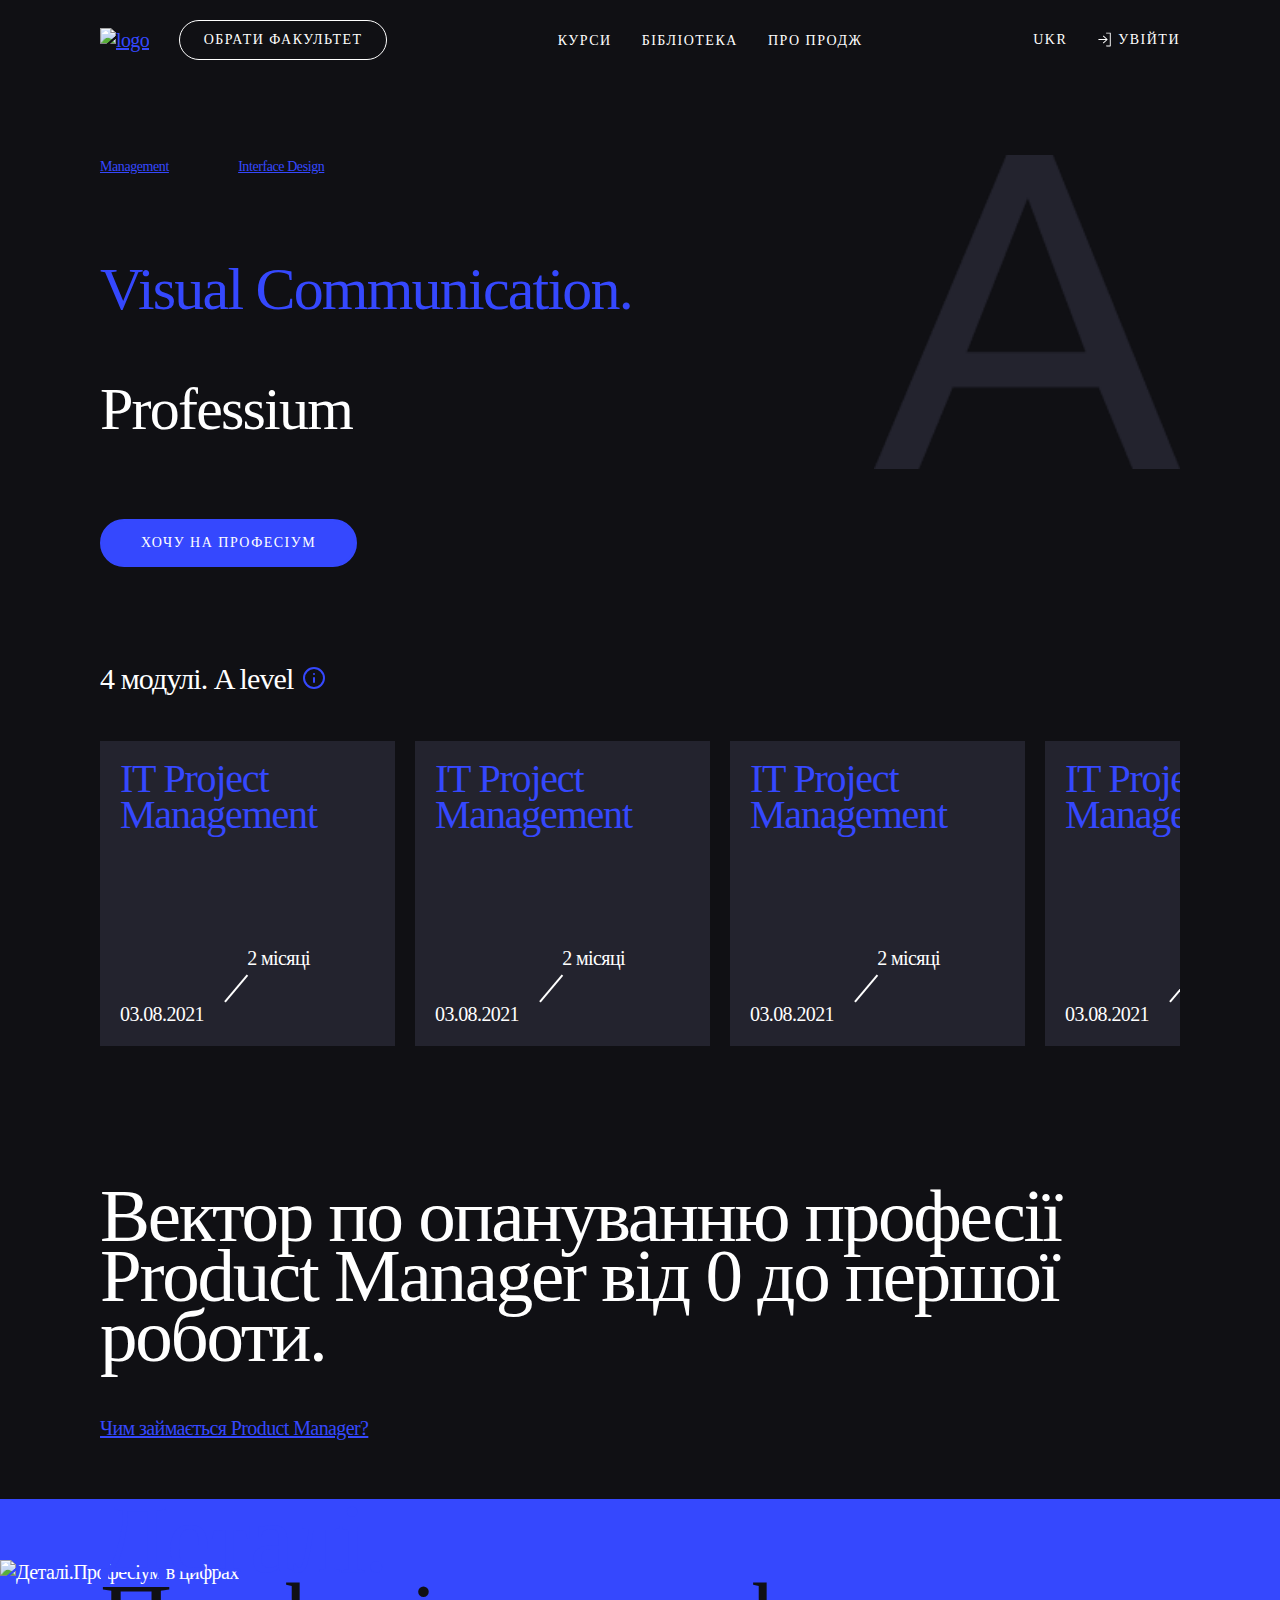
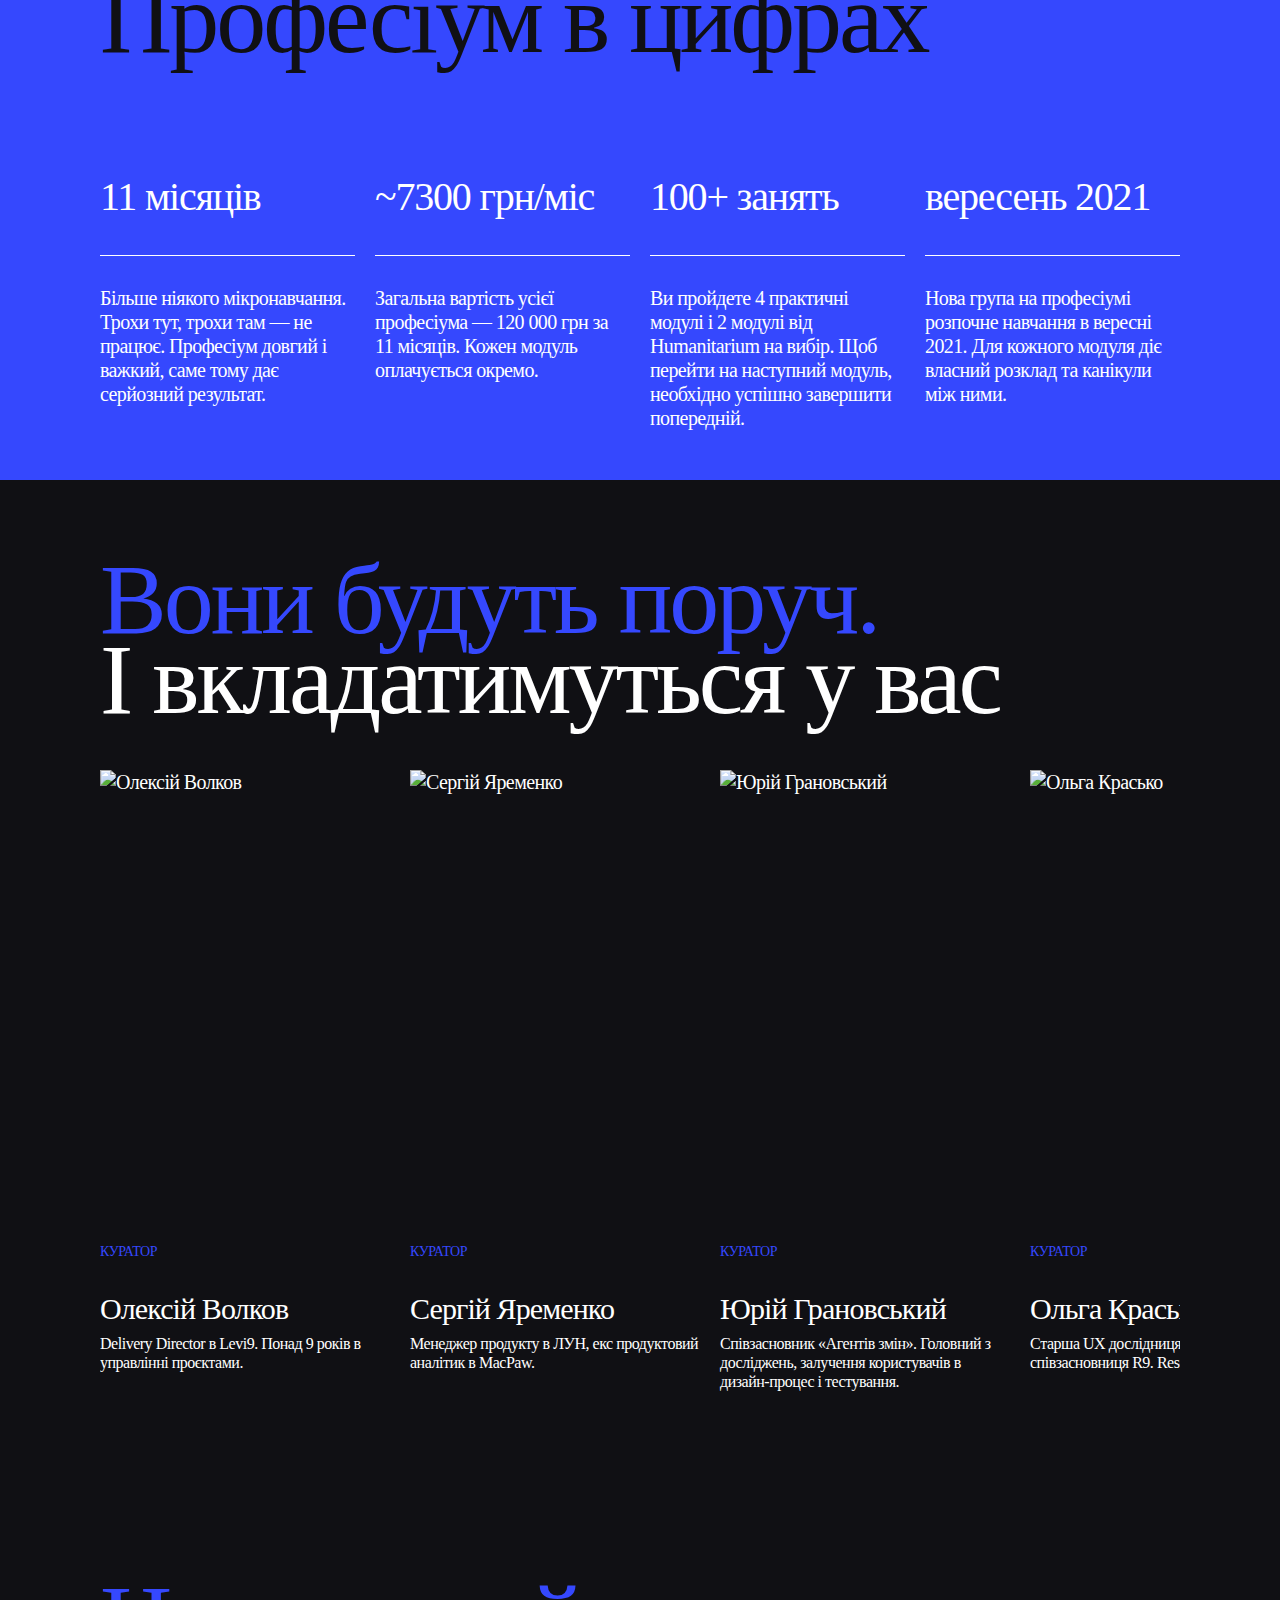
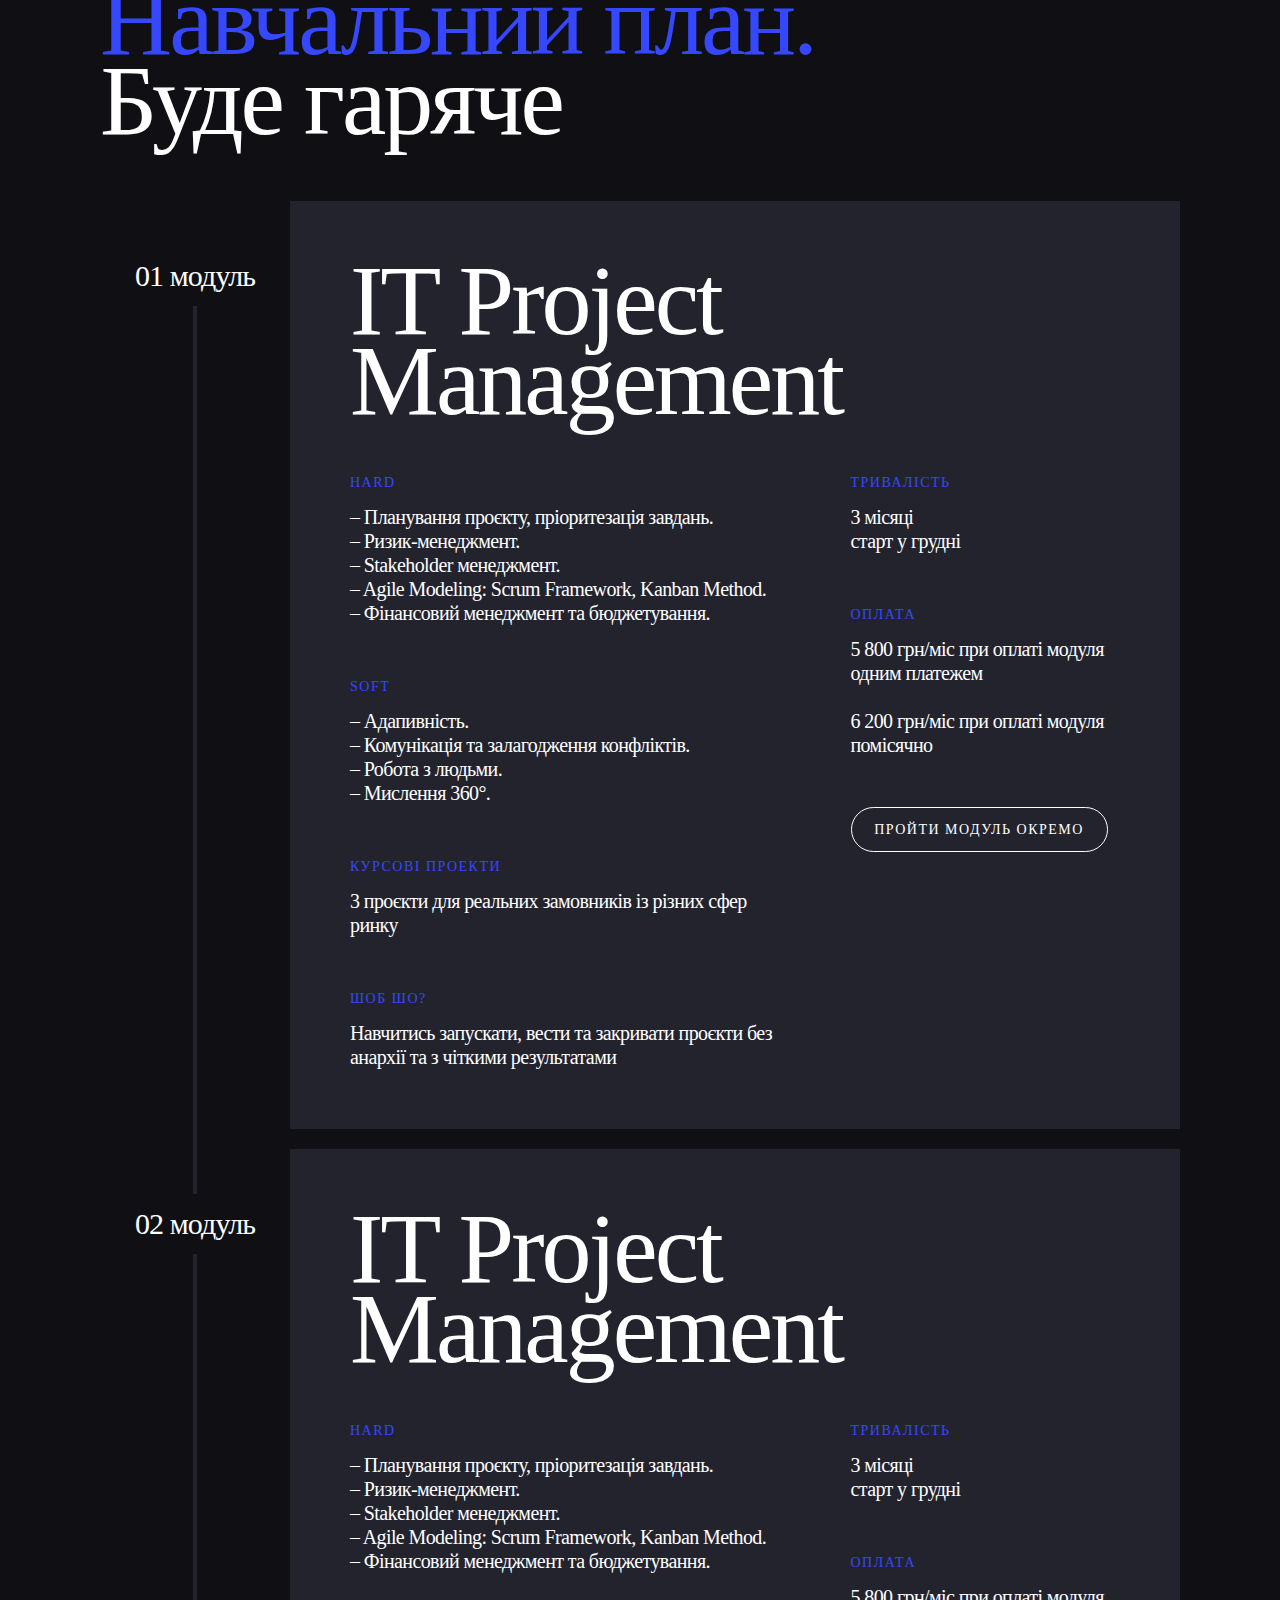
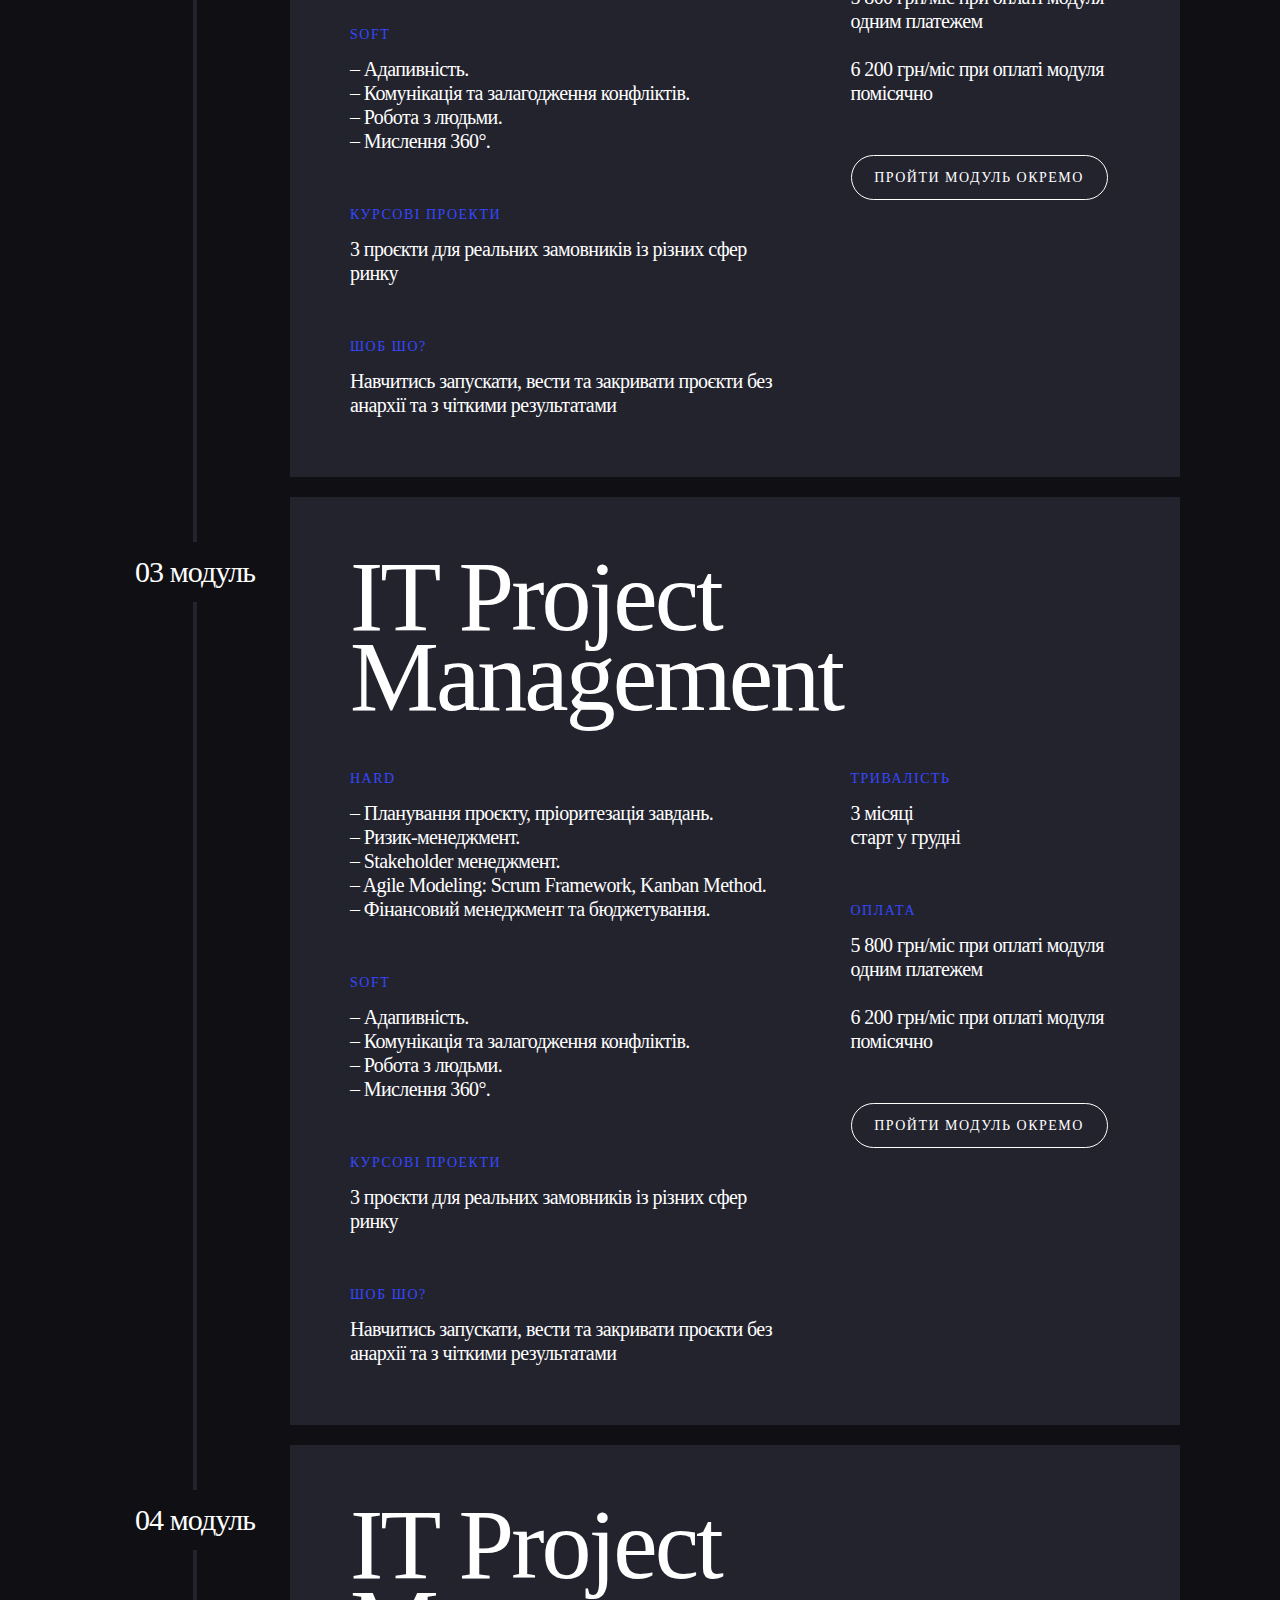
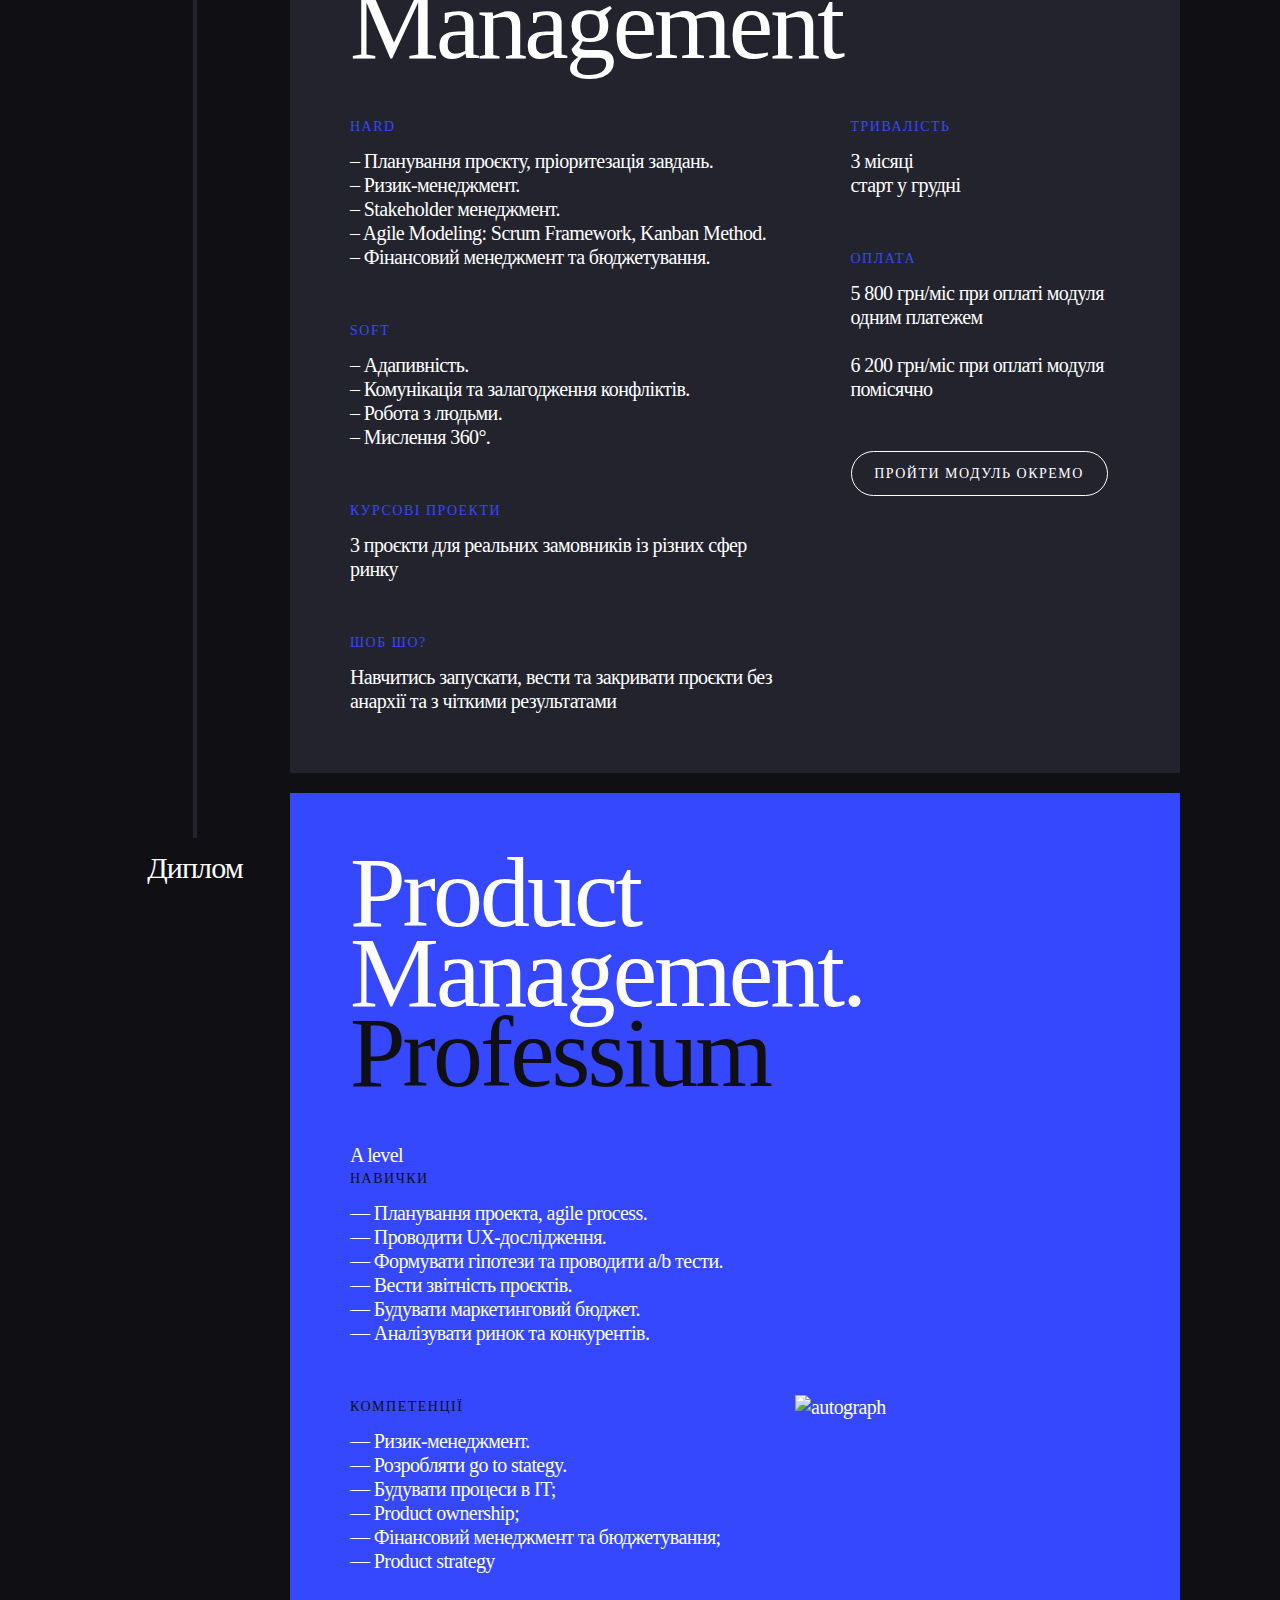
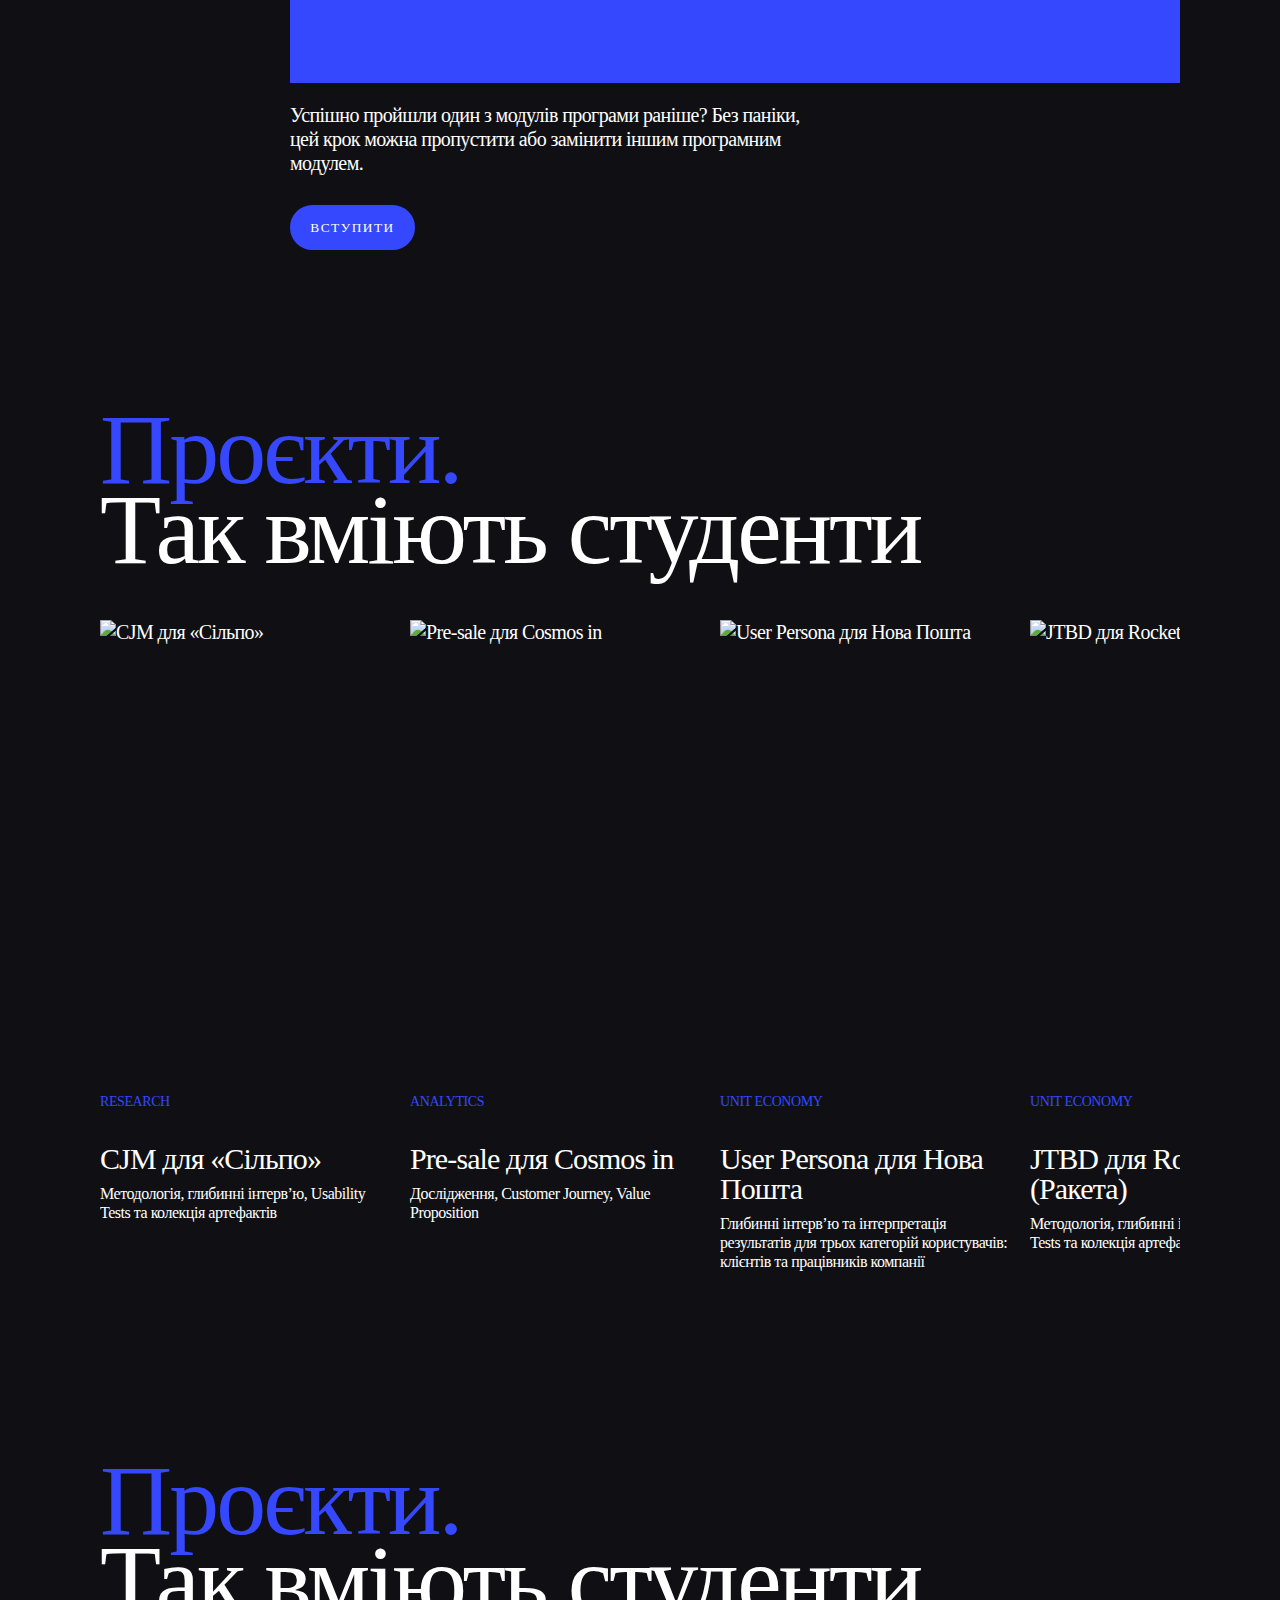
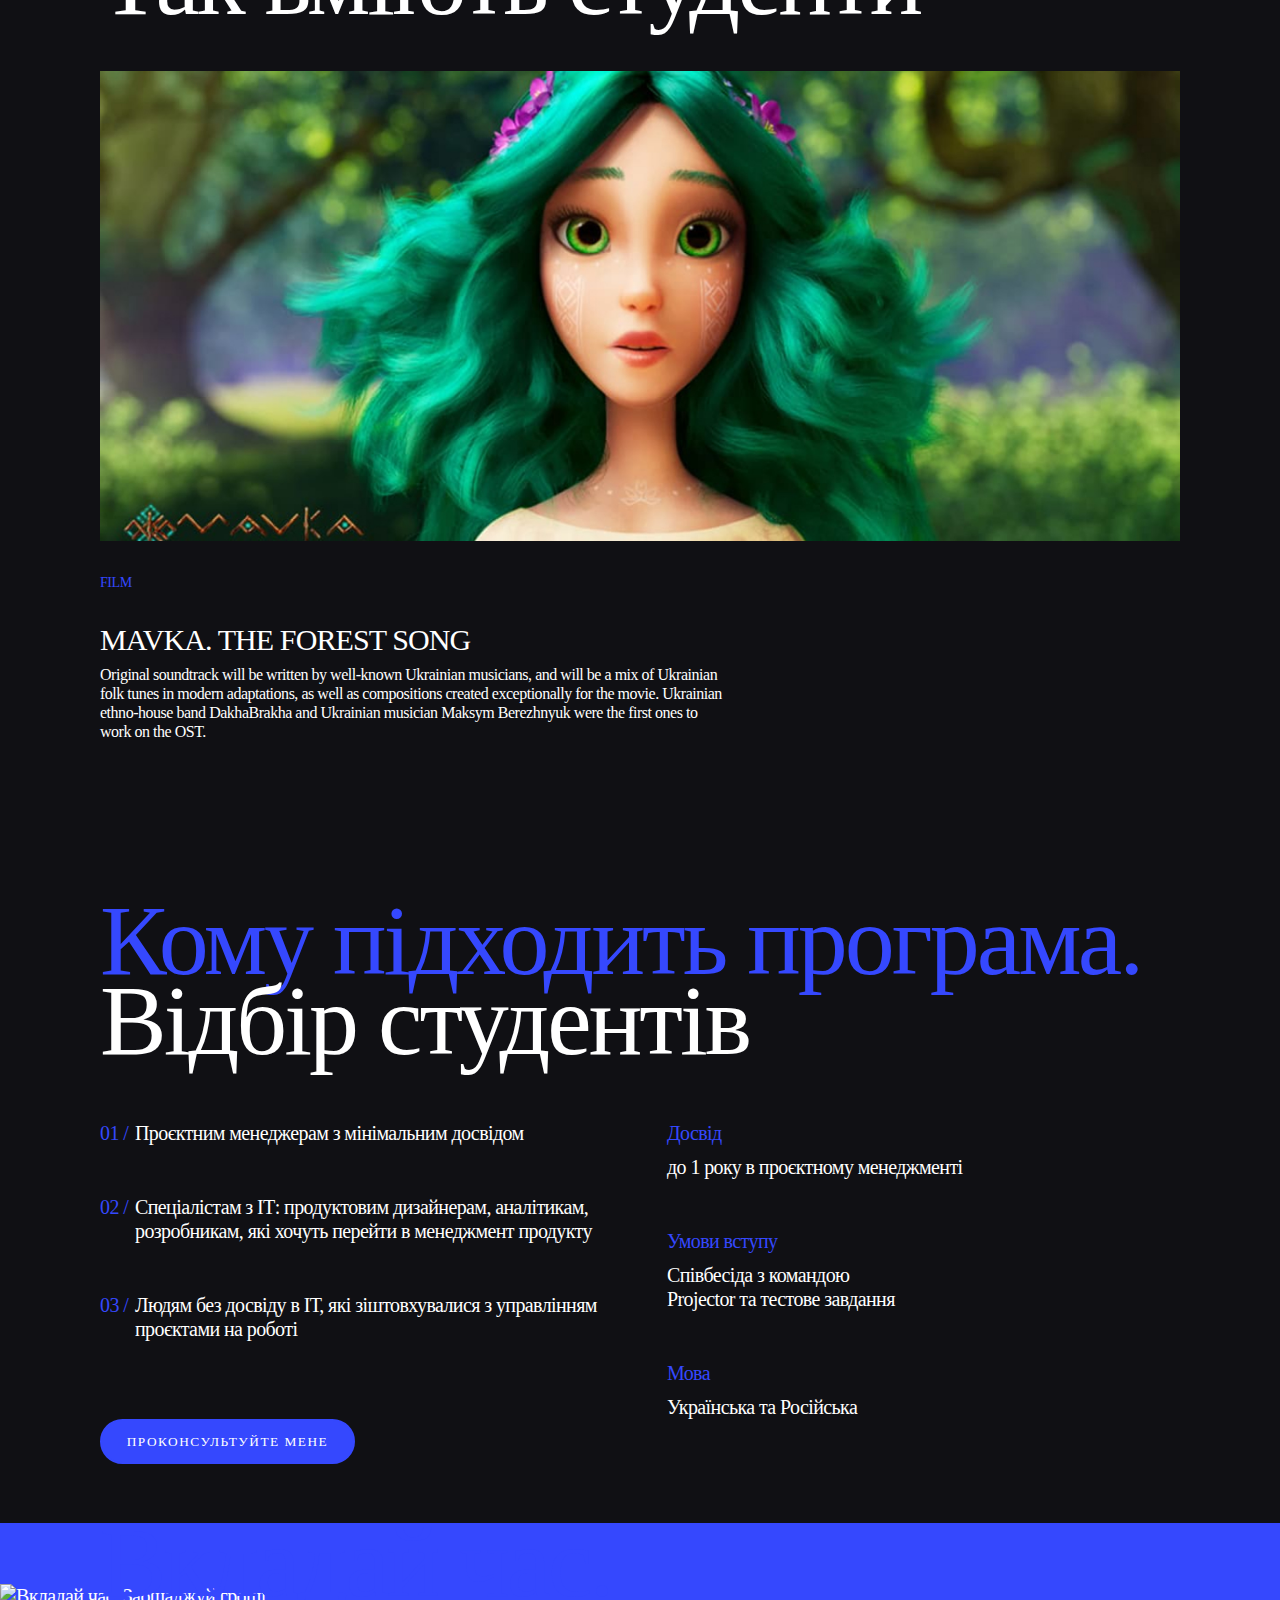
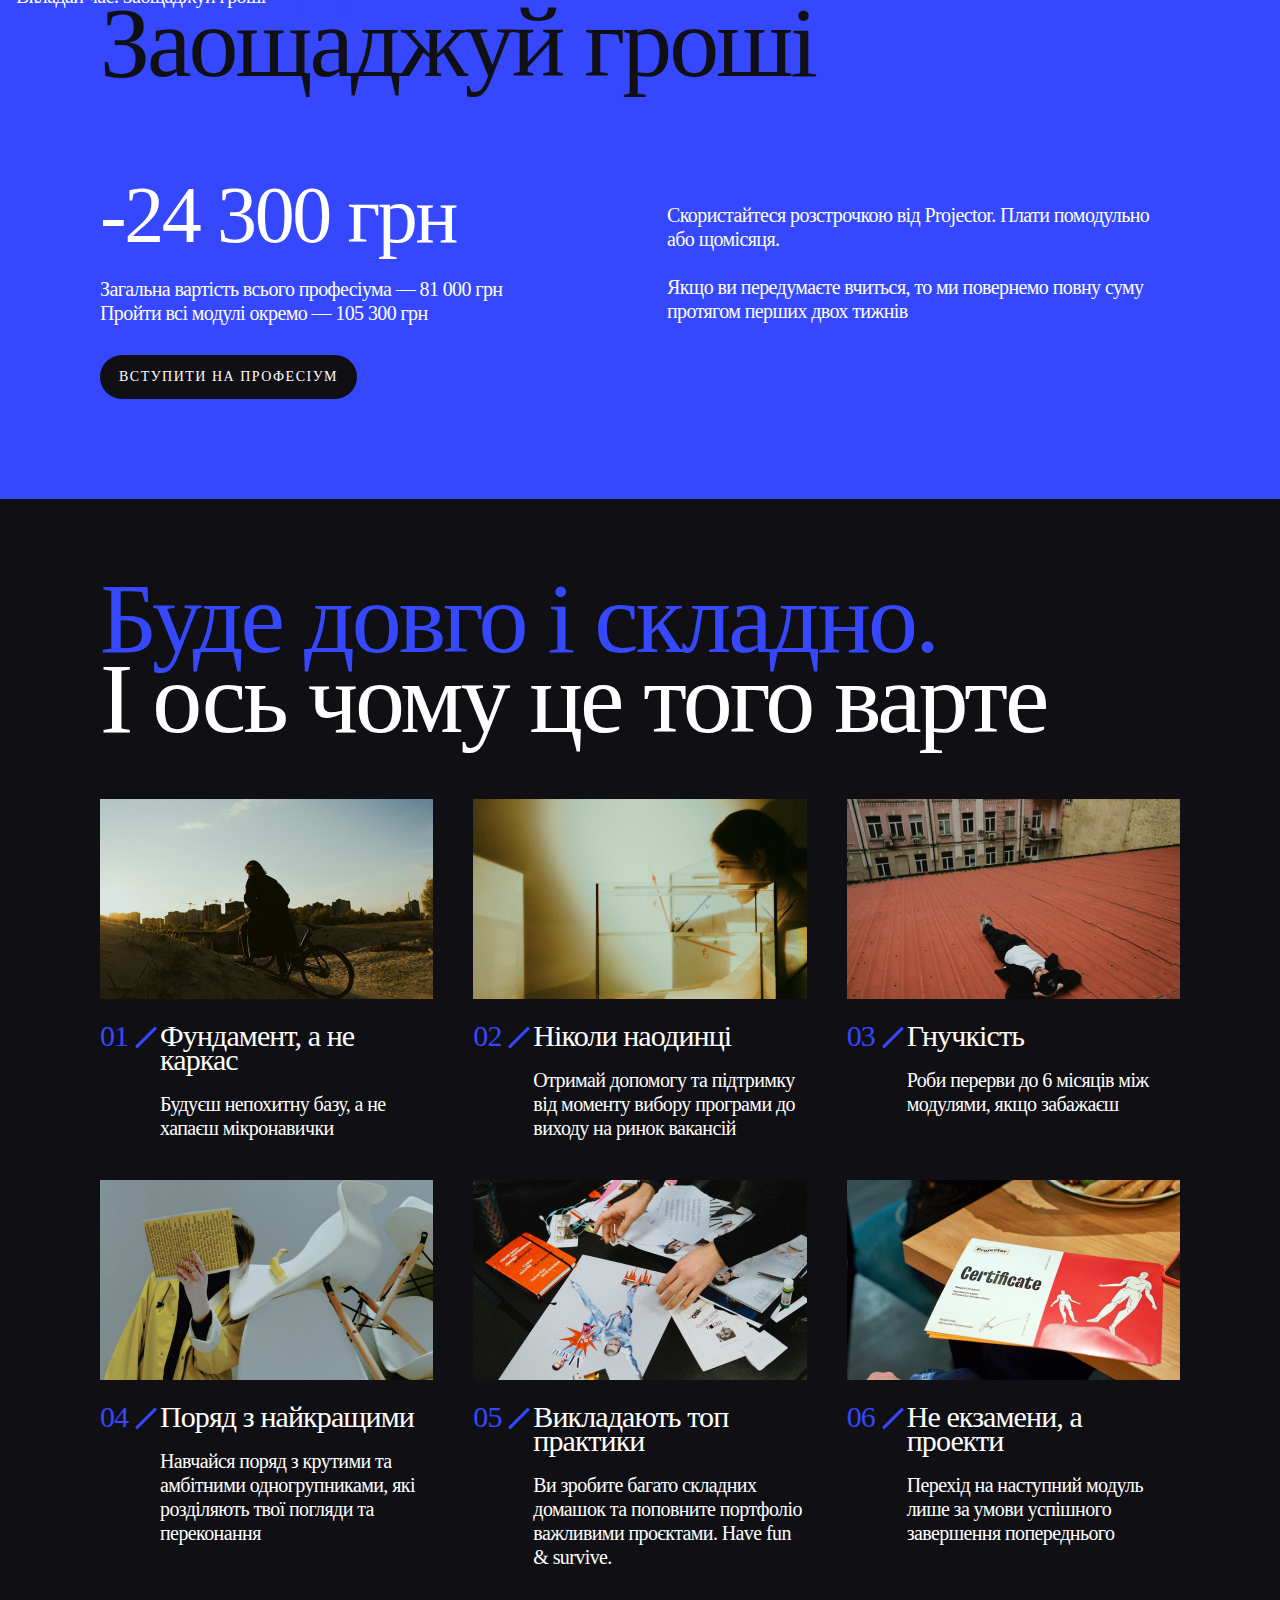
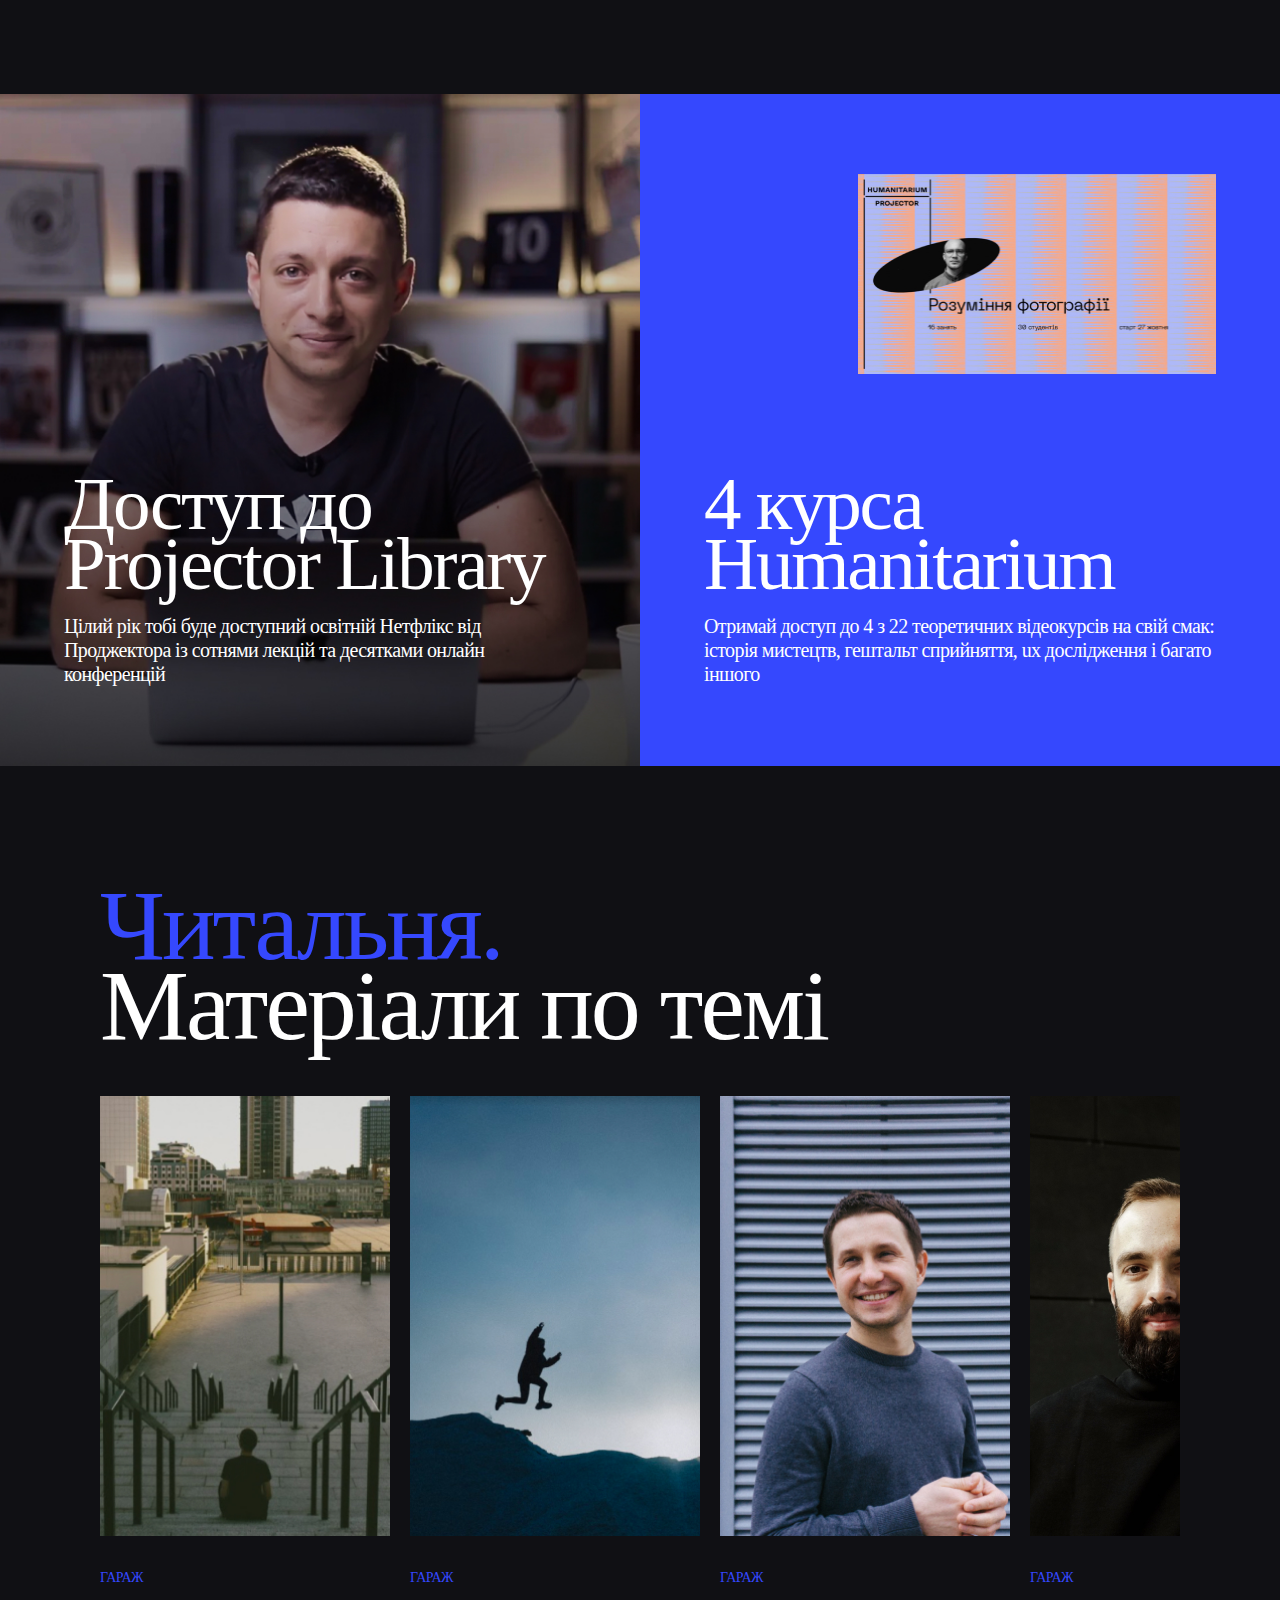
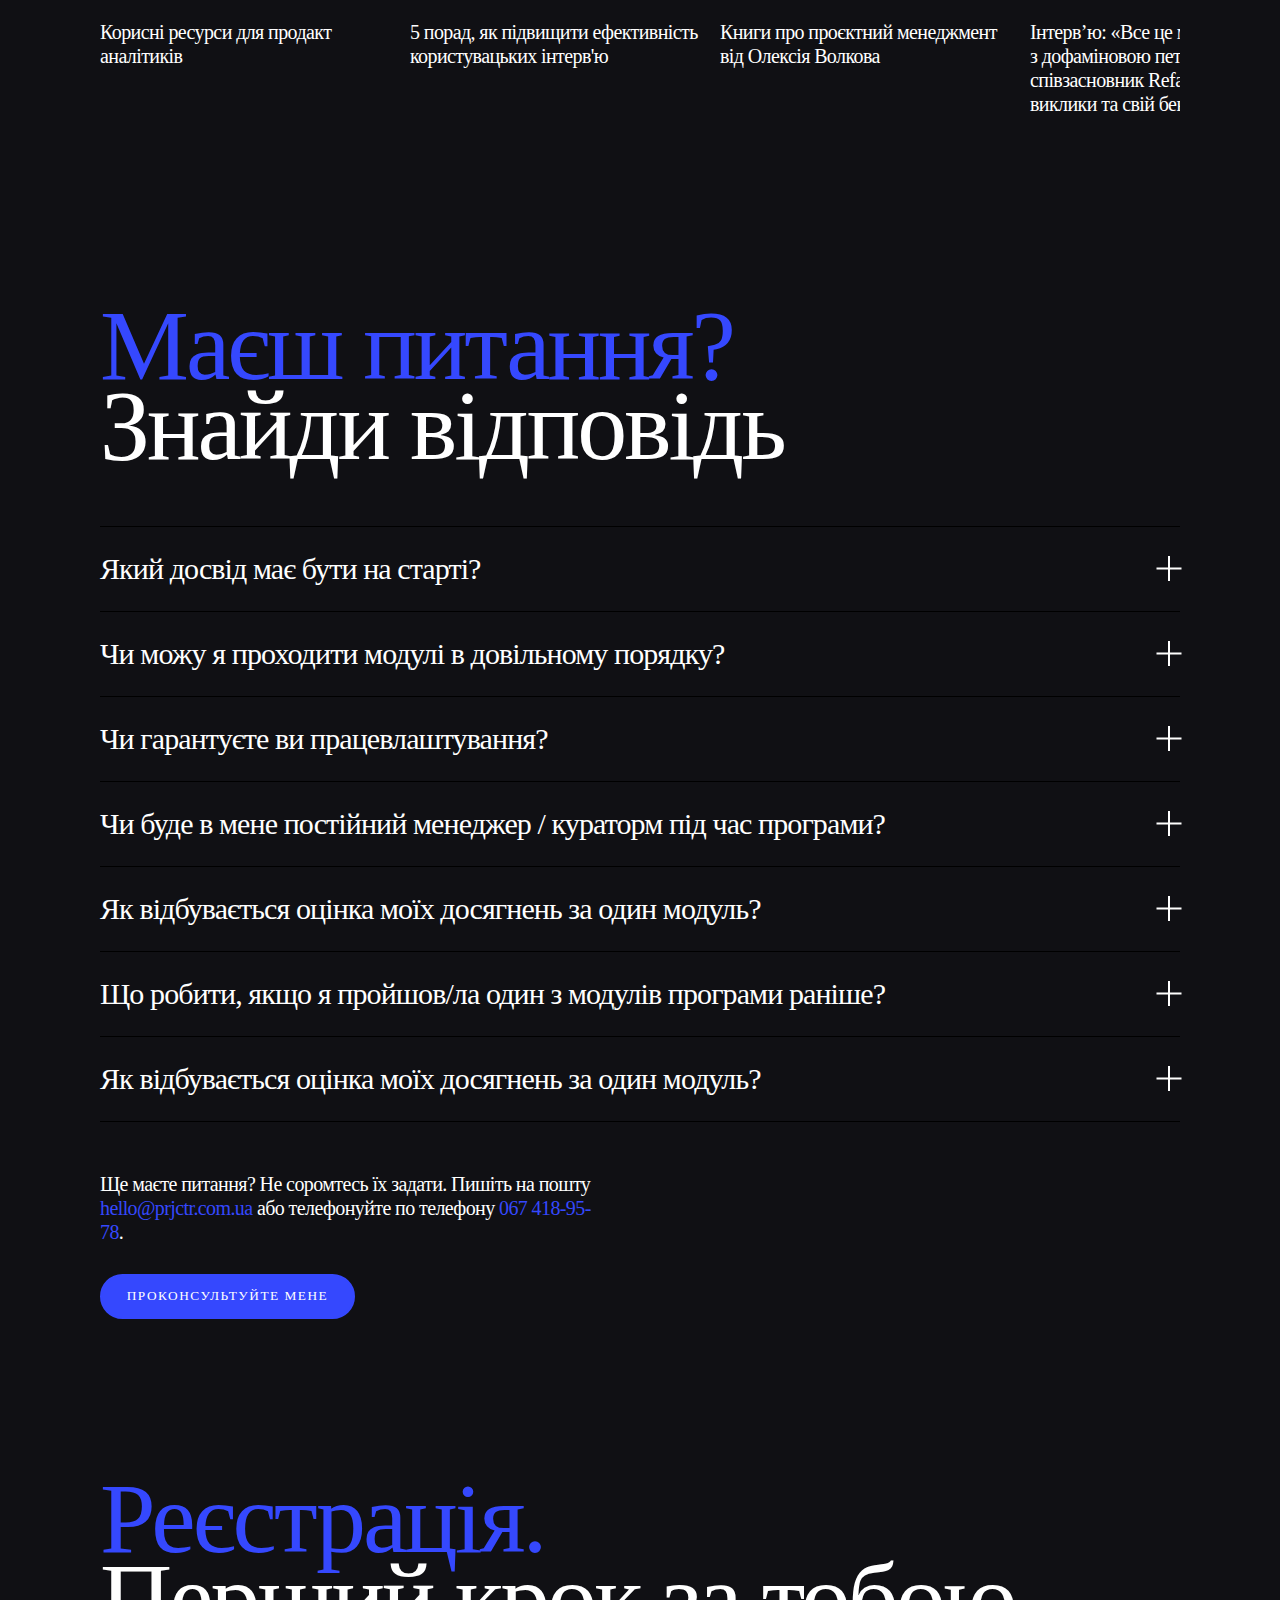
==== index.html @ da74be84 "update style" ====
<!DOCTYPE html>
<html lang="ua">

<head>
   <meta charset="UTF-8">
   <meta http-equiv="X-UA-Compatible" content="IE=edge">
   <meta name="viewport" content="width=device-width, initial-scale=1.0">
   <title>Professium</title>
   <link rel="stylesheet" href="css/styles.css">

</head>

<body>

   <header>

      <div class="container">

         <div class="header">

            <div class="header_part1">

               <div class="header_logo">

                  <a href="/">

                     <img src="images/logo.svg" alt="logo" width="261" height="32">

                  </a>

               </div>

               <a href="#"><button class="choose_faculty">Обрати Факультет</button></a>

            </div>

            <nav class="header_navigation header_part2">

               <div class="burger">

                  <div class="burger_row1"></div>
                  <div class="burger_row2"></div>

               </div>

               <ul class="menu_list">
                  <li class="menu_list_item"><a href="#">Курси</a></li>
                  <li class="menu_list_item"><a href="#">Бібліотека</a></li>
                  <li class="menu_list_item"><a href="#">Про продж</a></li>
               </ul>

            </nav>

            <div class="header_part3">

               <p class="language_active">Ukr</p>

               <div class="log_in">

                  <a href="#" class="log_in_link">

                     <svg width="15" height="15" viewBox="0 0 15 15" fill="none">
                        <path
                           d="M9.49093 0.625622C9.42949 0.628747 9.36928 0.643698 9.31373 0.669622C9.25819 0.695546 9.2084 0.731935 9.16722 0.776712C9.12603 0.821488 9.09425 0.873774 9.07369 0.930584C9.05313 0.987394 9.0442 1.04761 9.0474 1.10781C9.0506 1.168 9.06587 1.22699 9.09234 1.2814C9.11881 1.33581 9.15596 1.38458 9.20168 1.42492C9.24739 1.46526 9.30077 1.49639 9.35876 1.51652C9.41675 1.53665 9.47822 1.54539 9.53966 1.54224H12.8144V13.4583H9.53966C9.47767 13.4575 9.41612 13.4687 9.35859 13.4913C9.30107 13.514 9.24871 13.5476 9.20456 13.5903C9.16041 13.6329 9.12536 13.6837 9.10143 13.7397C9.0775 13.7958 9.06518 13.8559 9.06518 13.9166C9.06518 13.9774 9.0775 14.0375 9.10143 14.0935C9.12536 14.1496 9.16041 14.2004 9.20456 14.243C9.24871 14.2857 9.30107 14.3193 9.35859 14.3419C9.41612 14.3646 9.47767 14.3758 9.53966 14.375H13.2822C13.4063 14.3749 13.5252 14.3267 13.613 14.2407C13.7007 14.1548 13.75 14.0382 13.75 13.9166V1.08393C13.75 0.962385 13.7007 0.845819 13.613 0.759872C13.5252 0.673924 13.4063 0.625634 13.2822 0.625622H9.53966C9.52343 0.624793 9.50716 0.624793 9.49093 0.625622ZM6.39652 3.67625C6.30404 3.68053 6.21493 3.71159 6.14047 3.7655C6.06601 3.81941 6.00956 3.89376 5.97825 3.97912C5.94695 4.06449 5.9422 4.15703 5.96461 4.24504C5.98702 4.33305 6.03558 4.41257 6.10414 4.47353L8.95976 7.04198H1.74273C1.7265 7.04121 1.71023 7.04121 1.694 7.04198C1.44902 7.05443 1.23779 7.28416 1.25055 7.52416C1.26331 7.76414 1.49776 7.97114 1.74273 7.9586H8.95976L6.10414 10.5223C6.05546 10.5621 6.01555 10.6111 5.98682 10.6665C5.95808 10.7218 5.94113 10.7823 5.93699 10.8443C5.93286 10.9063 5.94162 10.9684 5.96274 11.027C5.98387 11.0855 6.01692 11.1393 6.05988 11.1849C6.10285 11.2306 6.15485 11.2672 6.21271 11.2926C6.27056 11.318 6.33308 11.3315 6.39647 11.3325C6.45985 11.3335 6.52277 11.3219 6.58142 11.2983C6.64007 11.2747 6.69322 11.2397 6.73764 11.1954L10.4802 7.83447C10.5275 7.79156 10.5654 7.7395 10.5912 7.68158C10.6171 7.62366 10.6304 7.56112 10.6304 7.4979C10.6304 7.43468 10.6171 7.37214 10.5912 7.31422C10.5654 7.2563 10.5275 7.20424 10.4802 7.16133L6.73764 3.80038C6.69212 3.75842 6.63849 3.72582 6.5799 3.7045C6.52132 3.68318 6.45896 3.67358 6.39652 3.67625Z"
                           fill="white" />
                     </svg>

                     <p>Увійти</p>

                  </a>

               </div>

            </div>

         </div>

         <div class="background_module">

            <div class="breadcrumbs">

               <a href="#" class="breadcrumb_link">Management</a>

               <a href="#" class="breadcrumb_link">Interface Design</a>

            </div>

            <div class="header_title mt50">

               <h1><span>Visual Communication.</span><br>Professium</h1>

            </div>

         </div>

         <a href="#registration"><button class="go_to_professium">Хочу на професіум</button></a>

      </div>

   </header>

   <section id="modules">

      <div class="container">

         <div class="amount_modules">

            <p>4 модулі. A level</p>

            <a href="#"><svg width="22" height="22" class="amount_modules_info" viewBox="0 0 22 22" fill="none">
                  <path
                     d="M11 15V11M11 7H11.01M21 11C21 16.5228 16.5228 21 11 21C5.47715 21 1 16.5228 1 11C1 5.47715 5.47715 1 11 1C16.5228 1 21 5.47715 21 11Z"
                     stroke="#3548FE" stroke-width="2" stroke-linecap="round" stroke-linejoin="round" />
               </svg></a>

         </div>

         <div class="modules_list mt50">

            <div class="modules_list_item">

               <a href="#module1">
                  <p class="modules_list_item_title">IT Project Management</p>
               </a>

               <div class="modules_list_item_time">

                  <p class="months">2 місяці</p>
                  <p class="date">03.08.2021</p>

               </div>

            </div>

            <div class="modules_list_item">

               <a href="#module2">
                  <p class="modules_list_item_title">IT Project Management</p>
               </a>

               <div class="modules_list_item_time">

                  <p class="months">2 місяці</p>
                  <p class="date">03.08.2021</p>

               </div>

            </div>

            <div class="modules_list_item">

               <a href="#module3">
                  <p class="modules_list_item_title">IT Project Management</p>
               </a>

               <div class="modules_list_item_time">

                  <p class="months">2 місяці</p>
                  <p class="date">03.08.2021</p>

               </div>

            </div>

            <div class="modules_list_item">

               <a href="#module4">
                  <p class="modules_list_item_title">IT Project Management</p>
               </a>

               <div class="modules_list_item_time">

                  <p class="months">2 місяці</p>
                  <p class="date">03.08.2021</p>

               </div>

            </div>

         </div>

         <div class="mastery_vector">

            <h3>Вектор по опануванню професії Product Manager від 0 до першої роботи.</h3>

            <a href="#" target="_blank" class="mastery_vector_link mt50">Чим займається Product Manager?</a>

         </div>

      </div>

   </section>

   <section id="professium_details">

      <img src="images/prof_details.jpg" alt="Деталі.Професіум в цифрах" width="1440" height="680"
         class="professium_details_img">

      <div class="advantages">

         <div class="container">

            <h2 class="advantages_title"><span>Деталі.</span> <br> Професіум в цифрах</h2>

            <div class="advantages_list">

               <div class="advantages_list_item">

                  <p class="advantages_list_item_title">11 мicяцiв</p>

                  <p class="advantages_list_item_text">Більше ніякого мікронавчання. Трохи тут, трохи там — не працює.
                     Професіум довгий і важкий, саме тому дає серйозний результат.</p>

               </div>

               <div class="advantages_list_item">

                  <p class="advantages_list_item_title">~7300 грн/мic</p>

                  <p class="advantages_list_item_text">Загальна вартість усієї професіума — 120 000 грн за 11 місяців.
                     Кожен модуль оплачується окремо.</p>

               </div>

               <div class="advantages_list_item">

                  <p class="advantages_list_item_title">100+ занять</p>

                  <p class="advantages_list_item_text">Ви пройдете 4 практичні модулі і 2 модулі від Humanitarium на
                     вибір. Щоб перейти на наступний модуль, необхідно успішно завершити попередній.</p>

               </div>

               <div class="advantages_list_item">

                  <p class="advantages_list_item_title">вересень 2021</p>

                  <p class="advantages_list_item_text">Нова група на професіумі розпочне навчання в вересні 2021. Для
                     кожного модуля діє власний розклад та канікули між ними.</p>

               </div>

            </div>

         </div>

      </div>

   </section>

   <section id="curators">

      <div class="container">

         <h2 class="curators_title"><span>Вони будуть поруч.</span> <br> І вкладатимуться у вас</h2>

         <div class="curators_list mt50">

            <div class="curators_item">

               <img src="images/volvov.jpg" alt="Олексій Волков" class="curators_item_image" width="290" height="440">

               <p class="curators_item_position">Куратор</p>

               <a href="#" target="_blank">
                  <p class="curators_item_name">Олексій Волков</p>
               </a>

               <p class="curators_item_about">Delivery Director в Levi9. Понад 9 років в управлінні проєктами. </p>

            </div>

            <div class="curators_item">

               <img src="images/yaremenko.jpg" alt="Сергій Яременко" class="curators_item_image" width="290"
                  height="440">

               <p class="curators_item_position">Куратор</p>

               <a href="#" target="_blank">
                  <p class="curators_item_name">Сергій Яременко</p>
               </a>

               <p class="curators_item_about">Менеджер продукту в ЛУН, екс продуктовий аналітик в MacPaw.</p>

            </div>

            <div class="curators_item">

               <img src="images/granovskyi.jpg" alt="Юрій Грановський" class="curators_item_image" width="290"
                  height="440">

               <p class="curators_item_position">Куратор</p>

               <a href="#" target="_blank">
                  <p class="curators_item_name">Юрій Грановський</p>
               </a>

               <p class="curators_item_about">Співзасновник «Агентів змін». Головний з досліджень, залучення
                  користувачів в дизайн-процес і тестування.</p>

            </div>

            <div class="curators_item">

               <img src="images/kras'ko.jpg" alt="Ольга Красько" class="curators_item_image" width="290" height="440">

               <p class="curators_item_position">Куратор</p>

               <a href="#" target="_blank">
                  <p class="curators_item_name">Ольга Красько</p>
               </a>

               <p class="curators_item_about">Cтарша UX дослідниця в OLX Group, співзасновниця R9. Research Community.
               </p>

            </div>

            <div class="curators_item">

               <img src="images/bus'.jpg" alt="Віктор Бусь" class="curators_item_image" width="290" height="440">

               <p class="curators_item_position">Куратор</p>

               <a href="#" target="_blank">
                  <p class="curators_item_name">Віктор Бусь</p>
               </a>

               <p class="curators_item_about">Head of Marketing в Restream. </p>

            </div>

         </div>

      </div>

   </section>

   <section id="curriculum">

      <div class="container">

         <h2 class="curriculum_title"><span>Навчальний план.</span> <br> Буде гаряче</h2>

         <div class="curriculum_list">

            <div class="curriculum_item" id="module1">

               <p class="curriculum_item_module">01 модуль</p>

               <div class="curriculum_item_description">

                  <h2 class="curriculum_item_description_title">IT Project Management</h2>

                  <div class="curriculum_item_description_text">

                     <div class="curriculum_item_description_text_part">

                        <div class="curriculum_item_description_text_item">

                           <p class="curriculum_item_description_subtitle">Hard</p>

                           <ul class="none_list">
                              <li>– Планування проєкту, пріоритезація завдань.</li>
                              <li>– Ризик-менеджмент.</li>
                              <li>– Stakeholder менеджмент.</li>
                              <li>– Agile Modeling: Scrum Framework, Kanban Method.</li>
                              <li>– Фінансовий менеджмент та бюджетування.</li>
                           </ul>

                        </div>

                        <div class="curriculum_item_description_text_item">

                           <p class="curriculum_item_description_subtitle">Soft</p>

                           <ul class="none_list">
                              <li>– Адапивність.</li>
                              <li>– Комунікація та залагодження конфліктів.</li>
                              <li>– Робота з людьми.</li>
                              <li>– Мислення 360°.</li>
                           </ul>

                        </div>

                        <div class="curriculum_item_description_text_item">

                           <p class="curriculum_item_description_subtitle">Курсовi проекти</p>

                           <p>3 проєкти для реальних замовників із різних сфер ринку</p>

                        </div>

                        <div class="curriculum_item_description_text_item">

                           <p class="curriculum_item_description_subtitle">Шоб шо?</p>

                           <p>Навчитись запускати, вести та закривати проєкти без анархії та з чіткими результатами</p>

                        </div>

                     </div>

                     <div class="curriculum_item_description_text_part">

                        <div class="curriculum_item_description_text_item">

                           <p class="curriculum_item_description_subtitle">Тривалicть</p>

                           <p>3 мicяцi <br>
                              старт у груднi</p>

                        </div>

                        <div class="curriculum_item_description_text_item">

                           <p class="curriculum_item_description_subtitle">Оплата</p>

                           <p>5 800 грн/міс
                              при оплаті модуля одним платежем
                              <br><br>
                              6 200 грн/міс
                              при оплаті модуля помісячно
                           </p>

                        </div>

                        <button class="pass_separetely">Пройти модуль окремо</button>

                     </div>

                  </div>

               </div>

            </div>

            <div class="curriculum_item" id="module2">

               <p class="curriculum_item_module">02 модуль</p>

               <div class="curriculum_item_description">

                  <h2 class="curriculum_item_description_title">IT Project Management</h2>

                  <div class="curriculum_item_description_text">

                     <div class="curriculum_item_description_text_part">

                        <div class="curriculum_item_description_text_item">

                           <p class="curriculum_item_description_subtitle">Hard</p>

                           <ul class="none_list">
                              <li>– Планування проєкту, пріоритезація завдань.</li>
                              <li>– Ризик-менеджмент.</li>
                              <li>– Stakeholder менеджмент.</li>
                              <li>– Agile Modeling: Scrum Framework, Kanban Method.</li>
                              <li>– Фінансовий менеджмент та бюджетування.</li>
                           </ul>

                        </div>

                        <div class="curriculum_item_description_text_item">

                           <p class="curriculum_item_description_subtitle">Soft</p>

                           <ul class="none_list">
                              <li>– Адапивність.</li>
                              <li>– Комунікація та залагодження конфліктів.</li>
                              <li>– Робота з людьми.</li>
                              <li>– Мислення 360°.</li>
                           </ul>

                        </div>

                        <div class="curriculum_item_description_text_item">

                           <p class="curriculum_item_description_subtitle">Курсовi проекти</p>

                           <p>3 проєкти для реальних замовників із різних сфер ринку</p>

                        </div>

                        <div class="curriculum_item_description_text_item">

                           <p class="curriculum_item_description_subtitle">Шоб шо?</p>

                           <p>Навчитись запускати, вести та закривати проєкти без анархії та з чіткими результатами</p>

                        </div>

                     </div>

                     <div class="curriculum_item_description_text_part">

                        <div class="curriculum_item_description_text_item">

                           <p class="curriculum_item_description_subtitle">Тривалicть</p>

                           <p>3 мicяцi <br>
                              старт у груднi</p>

                        </div>

                        <div class="curriculum_item_description_text_item">

                           <p class="curriculum_item_description_subtitle">Оплата</p>

                           <p>5 800 грн/міс
                              при оплаті модуля одним платежем
                              <br><br>
                              6 200 грн/міс
                              при оплаті модуля помісячно
                           </p>

                        </div>

                        <button class="pass_separetely">Пройти модуль окремо</button>

                     </div>

                  </div>

               </div>

            </div>

            <div class="curriculum_item" id="module3">

               <p class="curriculum_item_module">03 модуль</p>

               <div class="curriculum_item_description">

                  <h2 class="curriculum_item_description_title">IT Project Management</h2>

                  <div class="curriculum_item_description_text">

                     <div class="curriculum_item_description_text_part">

                        <div class="curriculum_item_description_text_item">

                           <p class="curriculum_item_description_subtitle">Hard</p>

                           <ul class="none_list">
                              <li>– Планування проєкту, пріоритезація завдань.</li>
                              <li>– Ризик-менеджмент.</li>
                              <li>– Stakeholder менеджмент.</li>
                              <li>– Agile Modeling: Scrum Framework, Kanban Method.</li>
                              <li>– Фінансовий менеджмент та бюджетування.</li>
                           </ul>

                        </div>

                        <div class="curriculum_item_description_text_item">

                           <p class="curriculum_item_description_subtitle">Soft</p>

                           <ul class="none_list">
                              <li>– Адапивність.</li>
                              <li>– Комунікація та залагодження конфліктів.</li>
                              <li>– Робота з людьми.</li>
                              <li>– Мислення 360°.</li>
                           </ul>

                        </div>

                        <div class="curriculum_item_description_text_item">

                           <p class="curriculum_item_description_subtitle">Курсовi проекти</p>

                           <p>3 проєкти для реальних замовників із різних сфер ринку</p>

                        </div>

                        <div class="curriculum_item_description_text_item">

                           <p class="curriculum_item_description_subtitle">Шоб шо?</p>

                           <p>Навчитись запускати, вести та закривати проєкти без анархії та з чіткими результатами</p>

                        </div>

                     </div>

                     <div class="curriculum_item_description_text_part">

                        <div class="curriculum_item_description_text_item">

                           <p class="curriculum_item_description_subtitle">Тривалicть</p>

                           <p>3 мicяцi <br>
                              старт у груднi</p>

                        </div>

                        <div class="curriculum_item_description_text_item">

                           <p class="curriculum_item_description_subtitle">Оплата</p>

                           <p>5 800 грн/міс
                              при оплаті модуля одним платежем
                              <br><br>
                              6 200 грн/міс
                              при оплаті модуля помісячно
                           </p>

                        </div>

                        <button class="pass_separetely">Пройти модуль окремо</button>

                     </div>

                  </div>

               </div>

            </div>

            <div class="curriculum_item" id="module4">

               <p class="curriculum_item_module">04 модуль</p>

               <div class="curriculum_item_description">

                  <h2 class="curriculum_item_description_title">IT Project Management</h2>

                  <div class="curriculum_item_description_text">

                     <div class="curriculum_item_description_text_part">

                        <div class="curriculum_item_description_text_item">

                           <p class="curriculum_item_description_subtitle">Hard</p>

                           <ul class="none_list">
                              <li>– Планування проєкту, пріоритезація завдань.</li>
                              <li>– Ризик-менеджмент.</li>
                              <li>– Stakeholder менеджмент.</li>
                              <li>– Agile Modeling: Scrum Framework, Kanban Method.</li>
                              <li>– Фінансовий менеджмент та бюджетування.</li>
                           </ul>

                        </div>

                        <div class="curriculum_item_description_text_item">

                           <p class="curriculum_item_description_subtitle">Soft</p>

                           <ul class="none_list">
                              <li>– Адапивність.</li>
                              <li>– Комунікація та залагодження конфліктів.</li>
                              <li>– Робота з людьми.</li>
                              <li>– Мислення 360°.</li>
                           </ul>

                        </div>

                        <div class="curriculum_item_description_text_item">

                           <p class="curriculum_item_description_subtitle">Курсовi проекти</p>

                           <p>3 проєкти для реальних замовників із різних сфер ринку</p>

                        </div>

                        <div class="curriculum_item_description_text_item">

                           <p class="curriculum_item_description_subtitle">Шоб шо?</p>

                           <p>Навчитись запускати, вести та закривати проєкти без анархії та з чіткими результатами</p>

                        </div>

                     </div>

                     <div class="curriculum_item_description_text_part">

                        <div class="curriculum_item_description_text_item">

                           <p class="curriculum_item_description_subtitle">Тривалicть</p>

                           <p>3 мicяцi <br>
                              старт у груднi</p>

                        </div>

                        <div class="curriculum_item_description_text_item">

                           <p class="curriculum_item_description_subtitle">Оплата</p>

                           <p>5 800 грн/міс
                              при оплаті модуля одним платежем
                              <br><br>
                              6 200 грн/міс
                              при оплаті модуля помісячно
                           </p>

                        </div>

                        <button class="pass_separetely">Пройти модуль окремо</button>

                     </div>

                  </div>

               </div>

            </div>

            <div class="curriculum_item_diploma">

               <p class="curriculum_item_module">Диплом</p>

               <div class="curriculum_item_diploma_container">
                  <div class="curriculum_item_diploma_description">

                     <div class="curriculum_item_diploma_description_header">

                        <h2 class="curriculum_item_diploma_description_title">Product Management. <br>
                           <span>Professium</span>
                        </h2>

                        <p class="curriculum_item_diploma_description_level">A level</p>

                     </div>

                     <div class="curriculum_item_diploma_description_text">

                        <div class="curriculum_item_description_text_item">

                           <p class="curriculum_item_description_subtitle">Навички</p>

                           <ul class="none_list">
                              <li>— Планування проекта, agile process.</li>
                              <li>— Проводити UX-дослідження.</li>
                              <li>— Формувати гіпотези та проводити a/b тести.</li>
                              <li>— Вести звітність проєктів.</li>
                              <li>— Будувати маркетинговий бюджет.</li>
                              <li>— Аналізувати ринок та конкурентів.</li>
                           </ul>

                        </div>

                        <div class="curriculum_item_description_text_with_autograph">

                           <div class="curriculum_item_description_text_item">

                              <p class="curriculum_item_description_subtitle">компетенції</p>

                              <ul class="none_list">
                                 <li>— Ризик-менеджмент.</li>
                                 <li>— Розробляти go to stategy.</li>
                                 <li>— Будувати процеси в IT;</li>
                                 <li>— Product ownership;</li>
                                 <li>— Фінансовий менеджмент та бюджетування;</li>
                                 <li>— Product strategy</li>
                              </ul>

                           </div>

                           <img src="images/autograph.svg" alt="autograph"
                              class="curriculum_item_description_text_with_autograph_image" width="326" height="125">

                        </div>

                     </div>

                  </div>

                  <p class="curriculum_item_attention">Успішно пройшли один з модулів програми раніше? Без
                     паніки, цей крок можна пропустити або замінити
                     іншим програмним модулем.</p>

                  <button class="curriculum_item_join">Вступити</button>

               </div>

            </div>

         </div>


      </div>

   </section>

   <section id="students_projects">

      <div class="container">

         <h2 class="students_projects_title"><span>Проєкти.</span> <br> Так вміють студенти</h2>

         <div class="students_projects_list mt50">

            <div class="students_projects_item">

               <img src="images/students_projects1.jpg" alt="CJM для «Сільпо»" class="students_projects_item_image"
                  width="290" height="440">

               <p class="students_projects_item_position">Research</p>

               <p class="students_projects_item_name">CJM для «Сільпо»</p>

               <p class="students_projects_item_about">Методологія, глибинні інтерв’ю, Usability Tests та колекція
                  артефактів</p>

            </div>

            <div class="students_projects_item">

               <img src="images/students_projects2.jpg" alt="Pre-sale для Cosmos in"
                  class="students_projects_item_image" width="290" height="440">

               <p class="students_projects_item_position">Analytics</p>

               <p class="students_projects_item_name">Pre-sale для Cosmos in</p>

               <p class="students_projects_item_about">Дослідження, Customer Journey, Value Proposition</p>

            </div>

            <div class="students_projects_item">

               <img src="images/students_projects3.jpg" alt="User Persona для Нова Пошта"
                  class="students_projects_item_image" width="290" height="440">

               <p class="students_projects_item_position">Unit Economy</p>

               <p class="students_projects_item_name">User Persona для Нова Пошта</p>

               <p class="students_projects_item_about">Глибинні інтерв’ю та інтерпретація результатів для трьох
                  категорій користувачів: клієнтів та працівників компанії</p>

            </div>

            <div class="students_projects_item">

               <img src="images/students_projects4.jpg" alt="JTBD для Rocket (Ракета)"
                  class="students_projects_item_image" width="290" height="440">

               <p class="students_projects_item_position">Unit Economy</p>

               <p class="students_projects_item_name">JTBD для Rocket (Ракета)</p>

               <p class="students_projects_item_about">Методологія, глибинні інтерв’ю, Usability Tests та колекція
                  артефактів</p>

            </div>

         </div>

      </div>

   </section>

   <section id="students_projects2">

      <div class="container">

         <h2 class="students_projects2_title"><span>Проєкти.</span> <br> Так вміють студенти</h2>

         <div class="students_projects2_list mt50">

            <div class="students_projects2_item">

               <img src="images/mavka.jpg" alt="MAVKA. THE FOREST SONG" class="students_projects2_item_image"
                  width="1281" height="558">

               <p class="students_projects2_item_position">Film</p>

               <p class="students_projects2_item_name">MAVKA. THE FOREST SONG</p>

               <p class="students_projects2_item_about">Original soundtrack will be written by well-known Ukrainian
                  musicians, and will be a mix of Ukrainian folk tunes in modern adaptations, as well as compositions
                  created exceptionally for the movie. Ukrainian ethno-house band DakhaBrakha and Ukrainian musician
                  Maksym Berezhnyuk were the first ones to work on the OST.</p>

            </div>

         </div>

      </div>

   </section>

   <section id="suitable_program">

      <div class="container">

         <h2 class="suitable_program_title"><span>Кому підходить програма.</span> <br> Відбір студентів</h2>

         <div class="suitable_program_list">

            <div class="suitable_program_list_part">

               <div class="suitable_program_list_item">

                  <div class="suitable_program_list_point"><span>01 / </span>
                     <p>Проєктним менеджерам з мінімальним досвідом</p>
                  </div>

               </div>

               <div class="suitable_program_list_item">

                  <div class="suitable_program_list_point"><span>02 / </span>
                     <p>Спеціалістам з ІТ: продуктовим дизайнерам,
                        аналітикам, розробникам, які хочуть перейти в менеджмент продукту</p>
                  </div>

               </div>

               <div class="suitable_program_list_item">

                  <div class="suitable_program_list_point"><span>03 / </span>
                     <p>Людям без досвіду в ІТ, які зіштовхувалися
                        з управлінням проєктами на роботі</p>
                  </div>

               </div>

            </div>
            <div class="suitable_program_list_part">

               <div class="suitable_program_list_item">

                  <p class="suitable_program_list_item_title">Досвід</p>

                  <p>до 1 року в проєктному менеджменті</p>

               </div>

               <div class="suitable_program_list_item">

                  <p class="suitable_program_list_item_title">Умови вступу</p>

                  <p>Співбесіда з командою <br> Projector та тестове завдання</p>

               </div>

               <div class="suitable_program_list_item">

                  <p class="suitable_program_list_item_title">Мова</p>

                  <p>Українська та Російська</p>

               </div>

            </div>

         </div>

         <a href="#" target="_blank"><button class="consult_me_btn">Проконсультуйте мене</button></a>

      </div>

   </section>

   <section id="saving">

      <img src="images/saving.jpg" alt="Вкладай час. Заощаджуй гроші" class="saving_img" width="1440" height="680">

      <div class="saving_container">

         <div class="container">

            <h2 class="saving_title"><span>Вкладай час.</span> <br> Заощаджуй гроші</h2>

            <div class="saving_list">

               <div class="saving_item">

                  <p class="saving_item_amount">-24 300 грн</p>

                  <p class="saving_item_price">Загальна вартість всього професіума — 81 000 грн <br> Пройти всі модулі
                     окремо — 105 300 грн</p>

                  <a href="#registration"><button class="go-to-professium">Вступити на професiум</button></a>

               </div>

               <div class="saving_item">

                  <p>Скористайтеся розстрочкою від Projector. Плати помодульно або щомісяця. <br> <br>

                     Якщо ви передумаєте вчиться, то ми повернемо повну суму протягом перших двох тижнів</p>

               </div>

            </div>

         </div>

      </div>

   </section>

   <section id="learning">

      <div class="container">

         <h2 class="learning_title"><span>Буде довго і складно.</span> <br> І ось чому це того варте</h2>

         <div class="learning_list">

            <div class="learning_list_item">

               <img src="images/learning1.jpg" alt="Фундамент, а не каркас" class="learning_item_image" width="380"
                  height="200">

               <div class="learning_item_title">

                  <span class="learning_item_title_number">01</span>

                  <p>Фундамент, а не каркас</p>

               </div>

               <p class="learning_item_description">Будуєш непохитну базу, а не хапаєш мікронавички</p>

            </div>

            <div class="learning_list_item">

               <img src="images/learning2.jpg" alt="Ніколи наодинці" class="learning_item_image" width="380"
                  height="200">

               <div class="learning_item_title">

                  <span class="learning_item_title_number">02</span>

                  <p>Ніколи наодинці</p>

               </div>

               <p class="learning_item_description">Отримай допомогу та підтримку від моменту вибору програми до виходу
                  на ринок вакансій </p>

            </div>

            <div class="learning_list_item">

               <img src="images/learning3.jpg" alt="Гнучкість" class="learning_item_image" width="380" height="200">

               <div class="learning_item_title">

                  <span class="learning_item_title_number">03</span>

                  <p>Гнучкість</p>

               </div>

               <p class="learning_item_description">Роби перерви до 6 місяців між модулями, якщо забажаєш </p>

            </div>

            <div class="learning_list_item">

               <img src="images/learning4.jpg" alt="Поряд з найкращими" class="learning_item_image" width="380"
                  height="200">

               <div class="learning_item_title">

                  <span class="learning_item_title_number">04</span>

                  <p>Поряд з найкращими</p>

               </div>

               <p class="learning_item_description">Навчайся поряд з крутими та амбітними одногрупниками, які розділяють
                  твої погляди та переконання</p>

            </div>

            <div class="learning_list_item">

               <img src="images/learning5.jpg" alt="Викладають топ практики" class="learning_item_image" width="380"
                  height="200">

               <div class="learning_item_title">

                  <span class="learning_item_title_number">05</span>

                  <p>Викладають топ практики</p>

               </div>

               <p class="learning_item_description">Ви зробите багато складних домашок та поповните портфоліо важливими
                  проєктами. Have fun & survive.</p>

            </div>

            <div class="learning_list_item">

               <img src="images/learning6.jpg" alt="Не екзамени, а проекти" class="learning_item_image" width="380"
                  height="200">

               <div class="learning_item_title">

                  <span class="learning_item_title_number">06</span>

                  <p>Не екзамени, а проекти</p>

               </div>

               <p class="learning_item_description">Перехід на наступний модуль лише за умови успішного завершення
                  попереднього </p>

            </div>

         </div>

      </div>

   </section>

   <section id="access_library">

      <div class="access_library_list">

         <div class="access_library_item item1">

            <h3 class="access_library_item_title">Доступ до Projector Library</h3>

            <p>Цілий рік тобі буде доступний освітній Нетфлікс від Проджектора із сотнями лекцій та десятками онлайн
               конференцій</p>

         </div>

         <div class="access_library_item item2">

            <img src="images/access_item2.jpg" alt="4 курса Humanitarium" width="360" height="200">

            <h3 class="access_library_item_title">4 курса Humanitarium</h3>

            <p>Отримай доступ до 4 з 22 теоретичних відеокурсів на свій смак: історія мистецтв, гештальт сприйняття, ux
               дослідження і багато іншого</p>

         </div>

      </div>

   </section>

   <section id="reading">

      <div class="container">

         <h2 class="reading_title"><span>Читальня.</span> <br> Матеріали по темі</h2>

         <div class="reading_list mt50">

            <div class="reading_item">

               <img src="images/reading1.jpg" class="reading_item_image" width="290" height="440">

               <p class="reading_item_position">Гараж</p>

               <p class="reading_item_about">Корисні ресурси для продакт аналітиків</p>

            </div>

            <div class="reading_item">

               <img src="images/reading2.jpg" class="reading_item_image" width="290" height="440">

               <p class="reading_item_position">Гараж</p>

               <p class="reading_item_about">5 порад, як підвищити ефективність користувацьких інтерв'ю</p>

            </div>

            <div class="reading_item">

               <img src="images/reading3.jpg" class="reading_item_image" width="290" height="440">

               <p class="reading_item_position">Гараж</p>

               <p class="reading_item_about">Книги про проєктний менеджмент від Олексія Волкова</p>

            </div>

            <div class="reading_item">

               <img src="images/reading4.jpg" class="reading_item_image" width="290" height="440">

               <p class="reading_item_position">Гараж</p>

               <p class="reading_item_about">Інтерв’ю: «Все це можна порівняти з дофаміновою петлею»: співзасновник
                  Reface
                  про нові виклики та свій бекграунд</p>

            </div>

            <div class="reading_item">

               <img src="images/reading5.jpg" class="reading_item_image" width="290" height="440">

               <p class="reading_item_position">Гараж</p>

               <p class="reading_item_about">5 фактів про гроуз-маркетинг, важливих для кожного бізнесу</p>

            </div>

         </div>

      </div>

   </section>

   <section id="any_questions">

      <div class="container">

         <h2 class="any_questions_title"><span>Маєш питання?</span> <br> Знайди відповідь</h2>

         <div class="any_questions_list">

            <details class="any_questions_list_item">
               <summary>Який досвід має бути на старті?</summary>
               <p class="any_questions_item_content">Lorem ipsum dolor sit amet consectetur adipisicing elit. Libero
                  nisi ipsum laudantium! Doloribus modi
                  impedit quia optio a id praesentium magni quas hic commodi dolores animi error neque, nihil iusto.</p>
            </details>

            <details class="any_questions_list_item">
               <summary>Чи можу я проходити модулі в довільному порядку?</summary>
               <p class="any_questions_item_content">Lorem ipsum dolor sit amet consectetur adipisicing elit. Libero
                  nisi ipsum laudantium! Doloribus modi
                  impedit quia optio a id praesentium magni quas hic commodi dolores animi error neque, nihil iusto.</p>
            </details>

            <details class="any_questions_list_item">
               <summary>Чи гарантуєте ви працевлаштування?</summary>
               <p class="any_questions_item_content">Lorem ipsum dolor sit amet consectetur adipisicing elit. Libero
                  nisi ipsum laudantium! Doloribus modi
                  impedit quia optio a id praesentium magni quas hic commodi dolores animi error neque, nihil iusto.</p>
            </details>

            <details class="any_questions_list_item">
               <summary>Чи буде в мене постійний менеджер / кураторм під час програми?</summary>
               <p class="any_questions_item_content">Lorem ipsum dolor sit amet consectetur adipisicing elit. Libero
                  nisi ipsum laudantium! Doloribus modi
                  impedit quia optio a id praesentium magni quas hic commodi dolores animi error neque, nihil iusto.</p>
            </details>

            <details class="any_questions_list_item">
               <summary>Як відбувається оцінка моїх досягнень за один модуль?</summary>
               <p class="any_questions_item_content">Lorem ipsum dolor sit amet consectetur adipisicing elit. Libero
                  nisi ipsum laudantium! Doloribus modi
                  impedit quia optio a id praesentium magni quas hic commodi dolores animi error neque, nihil iusto.</p>
            </details>

            <details class="any_questions_list_item">
               <summary>Що робити, якщо я пройшов/ла один з модулів програми раніше?</summary>
               <p class="any_questions_item_content">Lorem ipsum dolor sit amet consectetur adipisicing elit. Libero
                  nisi ipsum laudantium! Doloribus modi
                  impedit quia optio a id praesentium magni quas hic commodi dolores animi error neque, nihil iusto.</p>
            </details>

            <details class="any_questions_list_item">
               <summary>Як відбувається оцінка моїх досягнень за один модуль?</summary>
               <p class="any_questions_item_content">Lorem ipsum dolor sit amet consectetur adipisicing elit. Libero
                  nisi ipsum laudantium! Doloribus modi
                  impedit quia optio a id praesentium magni quas hic commodi dolores animi error neque, nihil iusto.</p>
            </details>

         </div>

         <p class="have_questions_txt">Ще маєте питання? Не соромтесь їх задати. Пишіть на пошту <a
               href="mailto:hello@prjctr.com.ua">hello@prjctr.com.ua</a> або телефонуйте по телефону <a
               href="tel:+380674189578">067 418-95-78</a>.</p>

         <button class="consult_me_btn">Проконсультуйте мене</button>


      </div>

   </section>

   <section id="registration">

      <div class="container">

         <h2 class="registration_title"><span>Реєстрація.</span> <br> Перший крок за тобою</h2>

         <div class="registration_list">

            <form action="/" id="registration_form">

               <div class="registration_form_item">

                  <input type="text" placeholder="Ім’я" required>

               </div>

               <div class="registration_form_item">

                  <input type="text" placeholder="Прізвище" required>

               </div>

               <div class="registration_form_item select_item">

                  <div class="registration_form_item_select">

                     <div class="registration_form_item_select_image">

                        <img src="images/option_UA.svg" alt="UA" width="26" height="29">

                     </div>

                  </div>

                  <input type="text" placeholder="+380" required>

               </div>

               <div class="registration_form_item">

                  <input type="text" placeholder="Email" required>

               </div>

               <input type="submit" class="registration_form_item_leave" value="Залишити заявку на професіум">

               <p class="privacy">Продовжуючи ти погоджуєшся з <a href="#" target="_blank">Політикою
                     Конфіденційності</a></p>

            </form>

            <div class="registration_questions">

               <img src="images/manager.jpg" alt="manager" class="registration_questions_image" width="120"
                  height="120">

               <div class="registration_questions_text">

                  <p class="registration_questions_title">Ще маєте питання? <br> Не соромтесь їх задати.</p>

                  <a href="#" target="_blank"><button class="registration_questions_consult">Проконсультуйте
                        мене</button></a>

               </div>

            </div>

         </div>

      </div>

   </section>

   <section id="other_areas">

      <div class="container">

         <h2 class="other_areas_title"><span>Інші професіуми.</span> <br> Вивчай інші програми</h2>

         <div class="other_areas_list mt50">

            <div class="other_areas_item">

               <div class="other_areas_item_header">

                  <h3 class="other_areas_item_title">Visual Communications. <br> Professium</h3>

                  <p class="other_areas_item_level">А level</p>

               </div>

               <div class="other_areas_item_footer">

                  <p class="months">12 місяців</p>

                  <p class="count_modules">4 модулі</p>

               </div>

            </div>

            <div class="other_areas_item">

               <div class="other_areas_item_header">

                  <h3 class="other_areas_item_title">Visual Communications. <br> Professium</h3>

                  <p class="other_areas_item_level">А level</p>

               </div>

               <div class="other_areas_item_footer">

                  <p class="months">12 місяців</p>

                  <p class="count_modules">4 модулі</p>

               </div>

            </div>

            <div class="other_areas_item">

               <div class="other_areas_item_header">

                  <h3 class="other_areas_item_title">Visual Communications. <br> Professium</h3>

                  <p class="other_areas_item_level">А level</p>

               </div>

               <div class="other_areas_item_footer">

                  <p class="months">12 місяців</p>

                  <p class="count_modules">4 модулі</p>

               </div>

            </div>

         </div>


      </div>

   </section>

   <section id="contacts">

      <div class="container">

         <div class="contacts_telephones">

            <a href="tel:0970159272">+38 097 015 92 72</a>
            <a href="tel:0507493577">+38 050 749 35 77</a>

         </div>

         <a href="mailto:hello@projector.com.ua" class="contacts_mail">hello@projector.com.ua</a>

         <div class="social_buttons">

            <a href="#"><button class="social_buttons_item">Facebook</button></a>
            <a href="#"><button class="social_buttons_item">Instagram</button></a>
            <a href="#"><button class="social_buttons_item">Telegram</button></a>
            <a href="#"><button class="social_buttons_item">Youtube</button></a>

         </div>

      </div>

   </section>

   <footer>

      <div class="container">

         <div class="footer_top">

            <div class="footer_logo">

               <a href="/"><svg width="158" height="176" viewBox="0 0 158 176" fill="none">
                     <path
                        d="M20.332 85.7529H27.8093C31.2962 85.7529 34.2136 85.988 36.2271 88.4007C37.5021 89.9432 37.7042 91.6839 37.7042 92.9252C37.7042 95.7419 36.5321 98.1217 34.6178 99.3593C32.8394 100.498 30.3923 100.498 29.1173 100.498H25.5973V109.914H20.332V85.7529ZM25.4651 96.6454H27.5447C29.2202 96.6454 32.3397 96.6454 32.3397 92.9582C32.3397 89.6751 29.5546 89.6751 28.0812 89.6751H25.4651V96.6454Z"
                        fill="#3548FE" />
                     <path
                        d="M39.9854 85.6864H49.274C51.9563 85.6533 54.6716 85.6533 56.619 87.3279C58.1291 88.6353 58.7317 90.4128 58.7317 91.9882C58.7317 96.5127 54.8406 97.585 53.6685 97.9192C57.3245 98.2534 57.5927 100.332 58.0263 103.483C58.3937 106.333 58.5958 107.504 58.7648 108.176C59.033 109.249 59.2351 109.517 59.5033 109.921H53.7677C53.5326 108.58 52.794 102.447 52.4597 101.507C51.9894 100.134 50.7144 100.134 49.8435 100.134H45.2837V109.921H39.9854V85.6864ZM45.1147 96.2776H49.3071C49.9097 96.2776 51.1185 96.2776 51.9563 95.6056C52.3237 95.3375 53.2974 94.5002 53.2974 92.7888C53.2974 91.1473 52.4927 90.376 52.0224 90.0749C51.2177 89.5057 50.2441 89.5057 48.6016 89.5057H45.1147V96.2776Z"
                        fill="#3548FE" />
                     <path d="M103.537 62.4862H96.3276V58.4648H115.978V62.4862H108.765V82.6955H103.533V62.4862H103.537Z"
                        fill="#3548FE" />
                     <path
                        d="M118.359 58.4627H127.648C130.33 58.4297 133.045 58.4297 134.993 60.1043C136.503 61.4117 137.105 63.1891 137.105 64.7646C137.105 69.289 133.214 70.3614 132.042 70.6956C135.698 71.0298 135.966 73.1084 136.4 76.2593C136.767 79.1091 136.969 80.2806 137.138 80.9527C137.407 82.025 137.609 82.2931 137.877 82.6971H132.141C131.906 81.3566 131.168 75.2237 130.833 74.2835C130.363 72.91 129.088 72.9101 128.217 72.9101H123.657V82.6971H118.359V58.4627ZM123.488 69.054H127.681C128.283 69.054 129.492 69.054 130.33 68.3819C130.697 68.1139 131.671 67.2765 131.671 65.5652C131.671 63.9236 130.866 63.1524 130.396 62.8513C129.591 62.282 128.618 62.282 126.975 62.282H123.488V69.054Z"
                        fill="#3548FE" />
                     <path
                        d="M70.1047 94.5631C70.1047 95.6979 70.1047 97.0384 69.9247 98.118C69.774 98.8378 69.5205 100.538 67.7605 102.422C65.9564 104.354 65.0305 103.333 65.0305 101.185C65.0305 100.872 65.0305 101.185 65.0305 101.185V100.307L60.4927 104.78V105.911C60.4927 105.911 60.4927 105.011 60.4927 105.911C60.4927 106.811 60.4743 108.364 61.6281 109.099C64.3691 110.832 70.6081 102.18 71.4458 100.806C74.1612 96.3259 74.7895 93.0501 74.7895 89.7376V75.8301L70.1047 80.6814V94.5631Z"
                        fill="#3548FE" />
                     <path
                        d="M89.9744 74.2471C89.8862 77.2034 88.0343 80.3433 86.0943 82.3521C81.5859 87.0161 81.5859 80.9015 81.5859 79.6198C81.5859 75.1762 83.0189 70.1119 86.4507 66.557C89.4563 63.4464 89.9303 65.7013 89.9303 66.7406C89.9303 67.5632 89.9303 67.6073 89.9303 67.6073L94.6554 62.8368L94.6591 61.8489C94.6591 57.5522 91.3449 58.1177 86.6307 62.9984C80.5718 69.2709 76.7505 77.7579 76.7505 84.5923C76.7505 89.932 79.1682 92.9177 86.6013 85.2276C88.5708 83.1894 90.9885 80.2368 92.8991 76.2926C94.6297 72.712 94.751 70.5893 94.8392 69.2122L89.9744 74.2471Z"
                        fill="#3548FE" />
                     <path
                        d="M27.6861 9.42065C27.2524 3.95003 22.449 2.58238 19.0465 2.58238C10.4736 2.58238 8.50556 10.1545 8.50556 15.2248C8.50556 19.8949 10.1401 27.3669 18.6128 27.3669C22.7492 27.3669 27.119 25.3988 27.6193 20.6621H23.95C23.85 21.2292 23.6498 22.2632 22.7825 23.1973C21.7484 24.2647 20.3474 24.6316 18.8797 24.6316C13.3757 24.6316 12.0748 19.7281 12.0748 15.1915C12.0748 11.1886 13.1089 5.25097 18.9131 5.25097C23.5497 5.25097 23.9834 8.58671 24.1168 9.42065H27.6861ZM29.7873 27H33.0897V16.1255H37.2927C41.329 16.1255 42.1629 17.1262 42.5632 20.6287C42.7967 22.4634 43.1303 25.3988 43.664 27H47.2332C46.2992 24.3314 46.0657 22.2632 45.7322 19.4279C45.3986 16.4257 44.3645 15.3916 42.0628 14.7912C42.7967 14.591 43.8641 14.2575 44.8982 13.2234C45.9657 12.156 46.5994 10.6549 46.5994 8.95364C46.5994 7.01891 45.7322 5.18426 43.9309 4.05011C42.1629 2.91595 39.6278 2.91595 38.3935 2.91595H29.7873V27ZM33.023 5.71798H38.2935C39.6278 5.71798 43.0969 5.71798 43.0969 9.62079C43.0969 11.6222 41.9294 12.4895 41.4624 12.7564C40.5618 13.2901 38.6604 13.2901 38.2935 13.2901H33.023V5.71798ZM49.7014 27H65.0792V24.0645H53.0372V16.0588H64.2453V13.2567H53.0372V5.75133H64.8123V2.91595H49.7014V27ZM65.8574 27H69.2932L71.895 20.7288H83.0698L85.6717 27H89.3076L79.5672 2.91595H75.998L65.8574 27ZM77.6325 6.21834L82.0691 18.0269H72.9625L77.6325 6.21834ZM97.1961 27V5.75133H105.269V2.91595H85.8212V5.75133H93.8937V27H97.1961ZM106.447 27H109.783V2.91595H106.447V27ZM132.376 2.91595H129.007L121.802 23.4975L114.964 2.91595H111.261L119.834 27H123.503L132.376 2.91595ZM133.577 27H148.955V24.0645H136.913V16.0588H148.121V13.2567H136.913V5.75133H148.688V2.91595H133.577V27Z"
                        fill="#3548FE" />
                     <path
                        d="M42.0864 38.71C42.0864 42.8463 41.5527 44.6143 40.3185 46.6824L34.4142 40.8449C35.8152 39.9109 39.0843 37.776 39.0843 34.2401C39.0843 32.9725 38.5505 31.7717 37.6499 30.9377C36.8827 30.2372 35.7152 29.4367 32.6463 29.4367C28.4766 29.4367 26.1749 31.6049 26.1749 34.7405C26.1749 37.6092 27.9429 39.3438 28.9436 40.2778C26.4418 42.1458 23.8733 44.1806 23.8733 47.95C23.8733 51.7861 26.8087 54.8884 31.9791 54.8884C35.2815 54.8884 38.0835 53.5541 40.3185 51.3525L43.4541 54.3213H48.1241L42.3866 48.7506C44.6216 45.7818 45.2887 43.3801 45.3221 38.71H42.0864ZM32.2793 38.6767C30.8116 37.2423 29.7442 35.9414 29.7442 34.5737C29.7442 33.3061 30.9451 32.1053 32.7464 32.1053C34.7478 32.1053 35.515 33.4062 35.515 34.3736C35.515 36.4751 33.1133 38.1096 32.2793 38.6767ZM38.1503 49.351C37.283 50.2517 35.515 52.0863 32.4795 52.0863C30.478 52.0863 27.3758 51.1857 27.3758 47.85C27.3758 46.0487 28.3098 44.4141 31.0785 42.3793L38.1503 49.351ZM66.8467 54.3213V33.0726H74.9192V30.2372H55.4719V33.0726H63.5444V54.3213H66.8467ZM75.6974 54.3213H91.0752V51.3858H79.0331V43.3801H90.2412V40.578H79.0331V33.0726H90.8083V30.2372H75.6974V54.3213ZM112.568 36.7419C112.135 31.2713 107.331 29.9037 103.929 29.9037C95.3559 29.9037 93.3878 37.4758 93.3878 42.5461C93.3878 47.2162 95.0223 54.6882 103.495 54.6882C107.631 54.6882 112.001 52.7201 112.502 47.9834H108.832C108.732 48.5505 108.532 49.5845 107.665 50.5185C106.631 51.586 105.23 51.9529 103.762 51.9529C98.2579 51.9529 96.957 47.0494 96.957 42.5128C96.957 38.5099 97.9911 32.5723 103.795 32.5723C108.432 32.5723 108.866 35.908 108.999 36.7419H112.568ZM114.736 30.2372V54.3213H118.072V43.4468H129.514V54.3213H132.849V30.2372H129.514V40.578H118.072V30.2372H114.736Z"
                        fill="#3548FE" />
                     <path
                        d="M22.9359 124.727C22.9359 131.332 25.6045 137.17 33.8104 137.17C42.3832 137.17 44.9517 130.732 44.9517 124.327C44.9517 116.154 40.7487 111.885 34.0772 111.885C31.8423 111.885 28.5399 112.418 26.0381 115.12C23.4029 117.956 22.9359 121.992 22.9359 124.727ZM26.4384 124.527C26.4384 119.59 28.0062 114.687 34.1106 114.687C39.6146 114.687 41.4159 118.823 41.4159 124.294C41.4159 125.928 41.2157 129.731 39.2476 132.133C37.8466 133.801 35.8785 134.334 33.9104 134.334C32.0091 134.334 29.9409 133.834 28.5733 132.133C26.9054 130.064 26.4384 127.162 26.4384 124.527ZM48.098 136.603H51.1336V116.154L63.3757 136.603H67.6455V112.518H64.5766V132.433L52.7347 112.518H48.098V136.603ZM71.9926 136.603H86.5031V133.634H75.295V112.518H71.9926V136.603ZM88.3599 136.603H91.6956V112.518H88.3599V136.603ZM95.876 136.603H98.9115V116.154L111.154 136.603H115.423V112.518H112.355V132.433L100.513 112.518H95.876V136.603ZM119.203 136.603H134.581V133.667H122.539V125.661H133.747V122.859H122.539V115.354H134.314V112.518H119.203V136.603Z"
                        fill="#3548FE" />
                     <path
                        d="M2.93545 164.242H6.27119V140.158H2.93545V164.242ZM10.4516 164.242H13.4871V143.794L25.7292 164.242H29.999V140.158H26.9301V160.073L15.0882 140.158H10.4516V164.242ZM33.1119 157.204C33.1119 158.371 33.1453 160.306 34.5129 162.074C36.4143 164.509 40.1503 164.809 41.985 164.809C48.1561 164.809 51.4918 161.574 51.4918 157.304C51.4918 156.303 51.3251 153.968 49.0901 152.5C47.6891 151.566 47.0553 151.433 41.3178 149.965C38.3824 149.265 36.9814 148.531 36.9814 146.396C36.9814 143.994 38.9828 142.493 42.3186 142.493C44.6869 142.493 47.2221 143.16 47.3889 146.162H50.8581C50.7913 145.162 50.7246 143.527 49.3903 142.06C47.4556 139.958 44.2199 139.691 42.6188 139.691C38.0822 139.691 33.4455 141.826 33.4455 146.73C33.4455 148.331 33.9792 150.132 35.9473 151.466C37.1815 152.3 38.816 152.701 42.4853 153.601C45.8544 154.435 48.0227 154.969 48.0227 157.671C48.0227 158.872 47.3889 161.974 42.3853 161.974C36.8479 161.974 36.6478 158.872 36.5811 157.204H33.1119ZM62.9154 164.242V142.994H70.9879V140.158H51.5406V142.994H59.6131V164.242H62.9154ZM72.1664 164.242H75.5021V140.158H72.1664V164.242ZM88.5889 164.242V142.994H96.6614V140.158H77.214V142.994H85.2865V164.242H88.5889ZM98.0067 140.158V154.835C98.0067 158.438 98.6738 159.839 99.4077 160.906C101.643 164.109 105.646 164.743 107.914 164.743C109.648 164.743 113.318 164.376 115.686 161.407C117.621 159.005 117.654 156.303 117.654 155.002V140.158H114.419V154.935C114.419 156.67 114.419 161.774 107.914 161.774C106.246 161.774 103.911 161.407 102.41 159.405C101.909 158.705 101.342 157.637 101.342 155.069V140.158H98.0067ZM130.941 164.242V142.994H139.014V140.158H119.566V142.994H127.639V164.242H130.941ZM139.792 164.242H155.17V161.307H143.127V153.301H154.336V150.499H143.127V142.994H154.903V140.158H139.792V164.242Z"
                        fill="#3548FE" />
                  </svg>
               </a>

            </div>

            <div class="footer_navigation">

               <div class="footer_navigation_item">

                  <p class="navigation_item_title">Освіта</p>

                  <ul class="footer_navigation_list">
                     <li class="navigation_list_item"><a href="#">Головна</a></li>
                     <li class="navigation_list_item"><a href="#">Всi курси</a></li>
                     <li class="navigation_list_item"><a href="#">Бібліотека</a></li>
                     <li class="navigation_list_item"><a href="#">Воркшопи та лекції</a></li>
                  </ul>

               </div>

               <div class="footer_navigation_item">

                  <p class="navigation_item_title">Факультет</p>

                  <ul class="footer_navigation_list">
                     <li class="navigation_list_item"><a href="#">Visual arts</a></li>
                     <li class="navigation_list_item"><a href="#">Development</a></li>
                     <li class="navigation_list_item"><a href="#">Data Science</a></li>
                     <li class="navigation_list_item"><a href="#">Graphics</a></li>
                     <li class="navigation_list_item"><a href="#">Humanitarium</a></li>
                     <li class="navigation_list_item"><a href="#">Interface Design</a></li>
                     <li class="navigation_list_item"><a href="#">Management</a></li>
                     <li class="navigation_list_item"><a href="#">Marketing</a></li>
                     <li class="navigation_list_item"><a href="#">Photo</a></li>
                  </ul>

               </div>

               <div class="footer_navigation_item">

                  <p class="navigation_item_title">Проджектор</p>

                  <ul class="footer_navigation_list">
                     <li class="navigation_list_item"><a href="">Про нас</a></li>
                     <li class="navigation_list_item"><a href="">Медія-кіт</a></li>
                     <li class="navigation_list_item"><a href="">Робота в продж</a></li>
                     <li class="navigation_list_item"><a href="">Стати ментором</a></li>
                     <li class="navigation_list_item"><a href="">Запропонувати проєкт</a></li>
                     <li class="navigation_list_item"><a href="">Контакти</a></li>
                  </ul>

               </div>

               <div class="footer_navigation_item">

                  <p class="navigation_item_title">Медія</p>

                  <ul class="footer_navigation_list">
                     <li class="navigation_list_item"><a href="">Projector Mag</a></li>
                     <li class="navigation_list_item"><a href="">Telegraf.Design</a></li>
                  </ul>

               </div>

            </div>

         </div>

         <div class="footer_bottom">

            <div class="part1">

               <div class="footer_socials">

                  <a href="#" class="footer_socials_item"><svg width="19" height="15" viewBox="0 0 19 15" fill="none">
                        <path
                           d="M17.4298 0.0986285L1.19004 6.20802C0.0817374 6.6423 0.0881492 7.24547 0.986697 7.51444L5.15611 8.78332L14.8029 2.84549C15.259 2.57473 15.6758 2.72039 15.3332 3.01706L7.51743 9.8985H7.51559L7.51743 9.8994L7.22982 14.0921C7.65116 14.0921 7.83709 13.9035 8.07341 13.681L10.0986 11.7598L14.311 14.7953C15.0878 15.2126 15.6456 14.9982 15.8388 14.0939L18.6041 1.38002C18.8871 0.272876 18.1709 -0.228421 17.4298 0.0986285Z"
                           fill="white" />
                     </svg></a>

                  <a href="#" class="footer_socials_item"><svg width="21" height="21" viewBox="0 0 21 21" fill="none">
                        <path fill-rule="evenodd" clip-rule="evenodd"
                           d="M0.500488 10.5558C0.500488 15.5275 4.11132 19.6617 8.83382 20.5V13.2775H6.33382V10.5H8.83382V8.2775C8.83382 5.7775 10.4447 4.38917 12.723 4.38917C13.4447 4.38917 14.223 4.5 14.9447 4.61083V7.16667H13.6672C12.4447 7.16667 12.1672 7.7775 12.1672 8.55583V10.5H14.8338L14.3897 13.2775H12.1672V20.5C16.8897 19.6617 20.5005 15.5283 20.5005 10.5558C20.5005 5.025 16.0005 0.5 10.5005 0.5C5.00049 0.5 0.500488 5.025 0.500488 10.5558Z"
                           fill="white" />
                     </svg>

                  </a>

                  <a href="#" class="footer_socials_item"><svg width="21" height="22" viewBox="0 0 21 22" fill="none">
                        <path fill-rule="evenodd" clip-rule="evenodd"
                           d="M6.20566 0.5625C7.31645 0.511364 7.67062 0.5 10.5002 0.5C13.3297 0.5 13.6839 0.512311 14.7937 0.5625C15.9036 0.612689 16.6611 0.789773 17.324 1.0464C18.0182 1.30871 18.6479 1.71875 19.1687 2.24905C19.699 2.76894 20.1081 3.39773 20.3695 4.0928C20.6271 4.75568 20.8032 5.51326 20.8543 6.62121C20.9055 7.7339 20.9168 8.08807 20.9168 10.9167C20.9168 13.7462 20.9045 14.1004 20.8543 15.2112C20.8041 16.3191 20.6271 17.0767 20.3695 17.7396C20.1081 18.4347 19.6983 19.0646 19.1687 19.5852C18.6479 20.1155 18.0182 20.5246 17.324 20.786C16.6611 21.0436 15.9036 21.2197 14.7956 21.2708C13.6839 21.322 13.3297 21.3333 10.5002 21.3333C7.67062 21.3333 7.31645 21.321 6.20566 21.2708C5.0977 21.2206 4.34013 21.0436 3.67725 20.786C2.9821 20.5246 2.35227 20.1148 1.8316 19.5852C1.30166 19.065 0.891559 18.4355 0.629898 17.7405C0.373269 17.0777 0.197132 16.3201 0.145996 15.2121C0.0948597 14.0994 0.0834961 13.7453 0.0834961 10.9167C0.0834961 8.08712 0.0958067 7.73295 0.145996 6.62311C0.196185 5.51326 0.373269 4.75568 0.629898 4.0928C0.891946 3.3978 1.30236 2.76829 1.83255 2.24811C2.35247 1.71828 2.98167 1.30819 3.6763 1.0464C4.33918 0.789773 5.09675 0.613636 6.20471 0.5625H6.20566ZM14.7094 2.4375C13.611 2.38731 13.2814 2.37689 10.5002 2.37689C7.71891 2.37689 7.38937 2.38731 6.29088 2.4375C5.27478 2.4839 4.72365 2.65341 4.35622 2.7964C3.87043 2.9858 3.52289 3.21023 3.15831 3.57481C2.81271 3.91103 2.54674 4.32034 2.3799 4.77273C2.23691 5.14015 2.0674 5.69129 2.021 6.70739C1.97081 7.80587 1.96039 8.13542 1.96039 10.9167C1.96039 13.6979 1.97081 14.0275 2.021 15.1259C2.0674 16.142 2.23691 16.6932 2.3799 17.0606C2.54656 17.5123 2.81266 17.9223 3.15831 18.2585C3.49448 18.6042 3.90452 18.8703 4.35622 19.0369C4.72365 19.1799 5.27478 19.3494 6.29088 19.3958C7.38937 19.446 7.71797 19.4564 10.5002 19.4564C13.2824 19.4564 13.611 19.446 14.7094 19.3958C15.7255 19.3494 16.2767 19.1799 16.6441 19.0369C17.1299 18.8475 17.4774 18.6231 17.842 18.2585C18.1877 17.9223 18.4538 17.5123 18.6204 17.0606C18.7634 16.6932 18.9329 16.142 18.9793 15.1259C19.0295 14.0275 19.0399 13.6979 19.0399 10.9167C19.0399 8.13542 19.0295 7.80587 18.9793 6.70739C18.9329 5.69129 18.7634 5.14015 18.6204 4.77273C18.431 4.28693 18.2066 3.93939 17.842 3.57481C17.5058 3.22923 17.0965 2.96327 16.6441 2.7964C16.2767 2.65341 15.7255 2.4839 14.7094 2.4375ZM9.16967 14.1278C9.91272 14.4372 10.7401 14.4789 11.5105 14.2459C12.2809 14.013 12.9466 13.5198 13.3937 12.8506C13.8409 12.1814 14.0419 11.3777 13.9623 10.5768C13.8828 9.77589 13.5276 9.02744 12.9576 8.45928C12.5941 8.0961 12.1547 7.818 11.6709 7.64503C11.1871 7.47205 10.671 7.40849 10.1597 7.45892C9.64842 7.50935 9.15466 7.67252 8.71399 7.93668C8.27332 8.20084 7.8967 8.55942 7.61125 8.9866C7.32579 9.41379 7.1386 9.89895 7.06315 10.4072C6.9877 10.9154 7.02587 11.434 7.17492 11.9257C7.32396 12.4174 7.58016 12.8699 7.92509 13.2507C8.27001 13.6315 8.69507 13.931 9.16967 14.1278ZM6.71418 7.13068C7.21136 6.6335 7.8016 6.23911 8.4512 5.97004C9.1008 5.70097 9.79704 5.56248 10.5002 5.56248C11.2033 5.56248 11.8995 5.70097 12.5491 5.97004C13.1987 6.23911 13.789 6.6335 14.2861 7.13068C14.7833 7.62786 15.1777 8.21811 15.4468 8.86771C15.7159 9.51731 15.8544 10.2135 15.8544 10.9167C15.8544 11.6198 15.7159 12.316 15.4468 12.9656C15.1777 13.6152 14.7833 14.2055 14.2861 14.7027C13.282 15.7068 11.9202 16.2709 10.5002 16.2709C9.08014 16.2709 7.71828 15.7068 6.71418 14.7027C5.71007 13.6985 5.14597 12.3367 5.14597 10.9167C5.14597 9.49665 5.71007 8.13479 6.71418 7.13068ZM17.0418 6.35985C17.165 6.24363 17.2637 6.10386 17.3319 5.94884C17.4001 5.79381 17.4365 5.62668 17.439 5.45732C17.4415 5.28797 17.4099 5.11984 17.3463 4.96289C17.2826 4.80594 17.1881 4.66336 17.0683 4.5436C16.9485 4.42383 16.806 4.32932 16.649 4.26564C16.4921 4.20197 16.3239 4.17043 16.1546 4.1729C15.9852 4.17537 15.8181 4.21179 15.6631 4.28002C15.508 4.34824 15.3683 4.44687 15.2521 4.57008C15.026 4.80969 14.9023 5.12796 14.9071 5.45732C14.9119 5.78668 15.0449 6.10121 15.2778 6.33413C15.5107 6.56705 15.8252 6.70003 16.1546 6.70483C16.4839 6.70963 16.8022 6.58588 17.0418 6.35985Z"
                           fill="white" />
                     </svg>

                  </a>

                  <a href="#" class="footer_socials_item"><svg width="23" height="15" viewBox="0 0 23 15" fill="none">
                        <path
                           d="M21.882 2.34315C21.7586 1.88942 21.5168 1.47565 21.1807 1.14324C20.8446 0.810829 20.426 0.571446 19.9668 0.449045C18.2765 9.11154e-08 11.5008 0 11.5008 0C11.5008 0 4.72514 -9.11154e-08 3.03485 0.446656C2.57545 0.56866 2.15664 0.807911 1.82047 1.14038C1.4843 1.47285 1.24261 1.88684 1.11968 2.34076C0.66748 4.01274 0.66748 7.5 0.66748 7.5C0.66748 7.5 0.66748 10.9873 1.11968 12.6568C1.36875 13.5788 2.10386 14.3049 3.03485 14.551C4.72514 15 11.5008 15 11.5008 15C11.5008 15 18.2765 15 19.9668 14.551C20.9002 14.3049 21.6329 13.5788 21.882 12.6568C22.3341 10.9873 22.3341 7.5 22.3341 7.5C22.3341 7.5 22.3341 4.01274 21.882 2.34315ZM9.34866 10.7006V4.29936L14.9588 7.47611L9.34866 10.7006Z"
                           fill="white" />
                     </svg>

                  </a>

               </div>

               <div class="choose_language">

                  <p class="active">Укр</p>

                  <span>/</span>

                  <p>Рус</p>

               </div>

            </div>

            <div class="part2">

               <p class="copyright">©2015-2021 PrJCTR</p>

               <div>

                  <p><a href="#">Публічна оферта Projector щодо навчання на курсах</a></p>

                  <p><a href="#">Політика конфіденційності</a></p>

               </div>

               <div>

                  <p><a href="#">Політика використання файлів cookie</a></p>

                  <p><a href="#">Публічна оферта відеобібліотеки</a></p>

               </div>

            </div>

         </div>

      </div>

   </footer>

   <div class="modules_popup" style="margin: 0 auto;">

      <p class="modules_popup_title">A level</p>
      <p class="modules_popup_text">Вектор по опануванню професії Product Manager від 0 до першої роботи.</p>

   </div>

</body>

</html>
---- css/styles.css ----
@font-face {
  font-family: "Univers LT CYR";
  src: url("../fonts/UniversLTCYR55Roman/font.woff") format("woff"), url("../fonts/UniversLTCYR55Roman/font.woff2") format("woff2");
  font-weight: normal;
  font-style: normal;
}
* {
  font-family: "Univers LT CYR";
  -moz-box-sizing: border-box;
       box-sizing: border-box;
  padding: 0;
  margin: 0;
  letter-spacing: -0.03em;
  line-height: 24px;
}

html {
  font-size: 20px;
  scroll-behavior: smooth;
}

body {
  background-color: #101014;
  padding: 5px 0;
  color: #fff;
}

h2 {
  font-size: 100px;
  font-weight: 400;
  line-height: 80px;
}

h3 {
  font-size: 75px;
  font-weight: 400;
  line-height: 60px;
}

a {
  color: #3548FE;
}
a:hover {
  text-decoration: none;
}

img {
  max-width: 100%;
  height: auto;
}

.none_list {
  list-style: none;
}

button {
  cursor: pointer;
}

.mt50 {
  margin-top: 50px;
}

.container {
  max-width: 1440px;
  margin: 0 auto;
  padding: 0 100px;
}

.header {
  padding: 15px 0;
  display: -webkit-box;
  display: -webkit-flex;
  display: -moz-box;
  display: -ms-flexbox;
  display: flex;
  -webkit-box-pack: justify;
  -webkit-justify-content: space-between;
     -moz-box-pack: justify;
      -ms-flex-pack: justify;
          justify-content: space-between;
  -webkit-box-align: center;
  -webkit-align-items: center;
     -moz-box-align: center;
      -ms-flex-align: center;
          align-items: center;
}
.header .header_part1 {
  display: -ms-grid;
  display: grid;
  grid-auto-flow: column;
  grid-gap: 30px;
  -webkit-box-align: center;
  -webkit-align-items: center;
     -moz-box-align: center;
      -ms-flex-align: center;
          align-items: center;
}
.header .header_part1 .header_logo img {
  width: 100%;
  max-width: 250px;
}
.header .header_part1 .choose_faculty {
  text-transform: uppercase;
  font-size: 14px;
  height: 40px;
  width: 208px;
  background: transparent;
  border: 1px solid #fff;
  -moz-border-radius: 50px;
       border-radius: 50px;
  color: #fff;
  -webkit-transition: all 0.4s;
  -o-transition: all 0.4s;
  -moz-transition: all 0.4s;
  transition: all 0.4s;
  letter-spacing: 1.5px;
  line-height: 1;
}
.header .header_part1 .choose_faculty:hover {
  background: #3548FE;
}
.header .header_navigation {
  display: -webkit-box;
  display: -webkit-flex;
  display: -moz-box;
  display: -ms-flexbox;
  display: flex;
  -webkit-box-align: center;
  -webkit-align-items: center;
     -moz-box-align: center;
      -ms-flex-align: center;
          align-items: center;
}
.header .header_navigation .menu_list {
  display: -ms-grid;
  display: grid;
  grid-auto-flow: column;
  grid-gap: 30px;
  -webkit-box-align: center;
  -webkit-align-items: center;
     -moz-box-align: center;
      -ms-flex-align: center;
          align-items: center;
  list-style: none;
  line-height: 1;
}
.header .header_navigation .menu_list .menu_list_item {
  line-height: 1;
}
.header .header_navigation .menu_list .menu_list_item a {
  font-size: 14px;
  color: #fff;
  text-transform: uppercase;
  text-decoration: none;
  background-image: -webkit-gradient(linear, left top, left bottom, from(#fff), to(#fff));
  background-image: -webkit-linear-gradient(#fff, #fff);
  background-image: -moz-linear-gradient(#fff, #fff);
  background-image: linear-gradient(#fff, #fff);
  background-position: 0% 100%;
  background-repeat: no-repeat;
  background-size: 0% 1px;
  -webkit-transition: background-size 0.3s;
  -o-transition: background-size 0.3s;
  -moz-transition: background-size 0.3s;
  transition: background-size 0.3s;
  letter-spacing: 1.5px;
}
.header .header_navigation .menu_list .menu_list_item a:hover {
  background-size: 100% 1px;
}
.header .burger {
  cursor: pointer;
  z-index: 9;
  position: relative;
  display: none;
}
.header .burger .burger_row1,
.header .burger .burger_row2 {
  width: 30px;
  height: 4px;
  background-color: #fff;
  margin: 6px 0;
  -webkit-transition: 0.4s;
  -o-transition: 0.4s;
  -moz-transition: 0.4s;
  transition: 0.4s;
}
.header .header_part3 {
  display: -ms-grid;
  display: grid;
  grid-auto-flow: column;
  grid-gap: 30px;
  -webkit-box-align: center;
  -webkit-align-items: center;
     -moz-box-align: center;
      -ms-flex-align: center;
          align-items: center;
}
.header .language_active {
  text-transform: uppercase;
  font-size: 14px;
  line-height: 14px;
  letter-spacing: 1.5px;
  line-height: 20px;
}
.header .log_in_link {
  display: -ms-inline-grid;
  display: inline-grid;
  grid-auto-flow: column;
  -webkit-box-align: center;
  -webkit-align-items: center;
     -moz-box-align: center;
      -ms-flex-align: center;
          align-items: center;
  grid-gap: 6px;
  background-image: -webkit-gradient(linear, left top, left bottom, from(#fff), to(#fff));
  background-image: -webkit-linear-gradient(#fff, #fff);
  background-image: -moz-linear-gradient(#fff, #fff);
  background-image: linear-gradient(#fff, #fff);
  background-position: 0% 100%;
  background-repeat: no-repeat;
  background-size: 0% 1px;
  -webkit-transition: background-size 0.3s;
  -o-transition: background-size 0.3s;
  -moz-transition: background-size 0.3s;
  transition: background-size 0.3s;
  text-decoration: none;
  color: #fff;
}
.header .log_in_link p {
  text-transform: uppercase;
  font-size: 14px;
  line-height: 14px;
  letter-spacing: 1.5px;
  cursor: pointer;
  line-height: 20px;
}
.header .log_in_link:hover {
  background-size: 100% 1px;
}

.header_title {
  position: relative;
}
.header_title h1 {
  font-size: 130px;
  font-weight: 400;
  line-height: 120px;
}
.header_title span {
  color: #3548FE;
}
.header_title #module_level {
  position: absolute;
  color: #23232E;
  right: 90px;
  bottom: -75px;
  font-size: 7em;
  z-index: -1;
  height: 100%;
}

.go_to_professium {
  background-color: #3548FE;
  font-size: 14px;
  max-width: 257px;
  width: 100%;
  border: 2px solid #3548FE;
  -moz-border-radius: 50px;
       border-radius: 50px;
  padding: 10px 0;
  color: #fff;
  letter-spacing: 1.5px;
  text-transform: uppercase;
  margin-top: 50px;
  -webkit-transition: all 0.4s;
  -o-transition: all 0.4s;
  -moz-transition: all 0.4s;
  transition: all 0.4s;
}
.go_to_professium:hover {
  background-color: transparent;
}

.background_module {
  background: url(../images/A.png) no-repeat right;
  background-size: contain;
}

.breadcrumbs {
  display: -ms-grid;
  display: grid;
  grid-template-columns: repeat(auto-fill, minmax(100px, 1fr));
  grid-gap: 25px;
  margin-top: 80px;
}
.breadcrumbs .breadcrumb_link {
  font-size: 14px;
}

#modules {
  margin-top: 100px;
}
#modules .amount_modules {
  font-size: 30px;
  display: -webkit-box;
  display: -webkit-flex;
  display: -moz-box;
  display: -ms-flexbox;
  display: flex;
  -webkit-box-align: center;
  -webkit-align-items: center;
     -moz-box-align: center;
      -ms-flex-align: center;
          align-items: center;
}
#modules .amount_modules .amount_modules_info {
  margin-left: 10px;
}
#modules .modules_list {
  display: -webkit-box;
  display: -webkit-flex;
  display: -moz-box;
  display: -ms-flexbox;
  display: flex;
  overflow-x: auto;
  padding-bottom: 20px;
  position: relative;
}
#modules .modules_list .modules_list_item {
  min-width: 295px;
  height: 305px;
  background-color: #23232E;
  padding: 20px;
  display: -webkit-box;
  display: -webkit-flex;
  display: -moz-box;
  display: -ms-flexbox;
  display: flex;
  -webkit-box-orient: vertical;
  -webkit-box-direction: normal;
  -webkit-flex-direction: column;
     -moz-box-orient: vertical;
     -moz-box-direction: normal;
      -ms-flex-direction: column;
          flex-direction: column;
  margin-right: 20px;
  -webkit-box-pack: justify;
  -webkit-justify-content: space-between;
     -moz-box-pack: justify;
      -ms-flex-pack: justify;
          justify-content: space-between;
}
#modules .modules_list .modules_list_item a {
  text-decoration: none;
}
#modules .modules_list .modules_list_item .modules_list_item_title {
  font-size: 40px;
  line-height: 36px;
}
#modules .modules_list .modules_list_item .modules_list_item_time {
  max-width: 190px;
  min-height: 80px;
  display: -webkit-box;
  display: -webkit-flex;
  display: -moz-box;
  display: -ms-flexbox;
  display: flex;
  -webkit-box-orient: vertical;
  -webkit-box-direction: normal;
  -webkit-flex-direction: column;
     -moz-box-orient: vertical;
     -moz-box-direction: normal;
      -ms-flex-direction: column;
          flex-direction: column;
  -webkit-box-pack: justify;
  -webkit-justify-content: space-between;
     -moz-box-pack: justify;
      -ms-flex-pack: justify;
          justify-content: space-between;
}
#modules .modules_list .modules_list_item .modules_list_item_time .months {
  text-align: right;
  position: relative;
}
#modules .modules_list .modules_list_item .modules_list_item_time .months::before {
  content: "";
  width: 35px;
  height: 2px;
  background: #fff;
  position: absolute;
  -webkit-transform: rotate(130deg) translate(50px, -5px);
     -moz-transform: rotate(130deg) translate(50px, -5px);
      -ms-transform: rotate(130deg) translate(50px, -5px);
       -o-transform: rotate(130deg) translate(50px, -5px);
          transform: rotate(130deg) translate(50px, -5px);
}
#modules .modules_list .modules_list_item:last-child {
  margin-right: 0;
}
#modules .modules_list::after, #modules .modules_list::before {
  content: url(../images/arrow_right.png);
  background-color: #3548FE;
  width: 48px;
  height: 48px;
  position: absolute;
  top: 50%;
  color: #fff;
  -moz-border-radius: 50px;
       border-radius: 50px;
  display: -webkit-box;
  display: -webkit-flex;
  display: -moz-box;
  display: -ms-flexbox;
  display: flex;
  -webkit-box-pack: center;
  -webkit-justify-content: center;
     -moz-box-pack: center;
      -ms-flex-pack: center;
          justify-content: center;
  -webkit-box-align: center;
  -webkit-align-items: center;
     -moz-box-align: center;
      -ms-flex-align: center;
          align-items: center;
  visibility: hidden;
  opacity: 0;
  -webkit-transition: all 0.4s;
  -o-transition: all 0.4s;
  -moz-transition: all 0.4s;
  transition: all 0.4s;
  cursor: pointer;
}
#modules .modules_list::after {
  right: 0;
  -webkit-transform: translate(-50%, -50%);
     -moz-transform: translate(-50%, -50%);
      -ms-transform: translate(-50%, -50%);
       -o-transform: translate(-50%, -50%);
          transform: translate(-50%, -50%);
}
#modules .modules_list::before {
  left: 0;
  -webkit-transform: translate(50%, -50%) rotate(180deg);
     -moz-transform: translate(50%, -50%) rotate(180deg);
      -ms-transform: translate(50%, -50%) rotate(180deg);
       -o-transform: translate(50%, -50%) rotate(180deg);
          transform: translate(50%, -50%) rotate(180deg);
}
#modules .modules_list:hover::after, #modules .modules_list:hover::before {
  visibility: visible;
  opacity: 1;
}
#modules .mastery_vector {
  margin-top: 120px;
}
#modules .mastery_vector .mastery_vector_link {
  display: block;
}

#professium_details {
  margin-top: 120px;
}
#professium_details .professium_details_img {
  width: 100%;
}
#professium_details .advantages {
  background: #3548FE;
  padding-bottom: 50px;
}
#professium_details .advantages .advantages_title {
  color: #101014;
  margin-top: -85px;
}
#professium_details .advantages .advantages_title span {
  color: #3548FE;
}
#professium_details .advantages .advantages_list {
  margin-top: 120px;
  display: -ms-grid;
  display: grid;
  grid-template-columns: repeat(auto-fit, minmax(220px, 1fr));
  grid-gap: 40px 20px;
}
#professium_details .advantages .advantages_list .advantages_list_item_title {
  padding-bottom: 40px;
  border-bottom: 1px solid #fff;
  font-size: 2rem;
  line-height: 36px;
}
#professium_details .advantages .advantages_list .advantages_list_item_text {
  padding-top: 30px;
}

#curators {
  padding: 80px 0;
}
#curators .curators_title span {
  color: #3548FE;
}

#curriculum {
  padding: 80px 0;
}
#curriculum .curriculum_title span {
  color: #3548FE;
}
#curriculum .curriculum_list {
  margin: 60px 0 0;
}
#curriculum .curriculum_list .curriculum_item {
  display: -webkit-box;
  display: -webkit-flex;
  display: -moz-box;
  display: -ms-flexbox;
  display: flex;
  -webkit-box-pack: space-evenly;
  -webkit-justify-content: space-evenly;
     -moz-box-pack: space-evenly;
      -ms-flex-pack: space-evenly;
          justify-content: space-evenly;
}
#curriculum .curriculum_list .curriculum_item .curriculum_item_module {
  margin: 60px 0 0;
  position: relative;
  min-width: 190px;
  text-align: center;
  font-size: 30px;
  line-height: 30px;
}
#curriculum .curriculum_list .curriculum_item .curriculum_item_module::after {
  content: "";
  position: absolute;
  width: 4px;
  height: 100%;
  background: #23232E;
  left: 50%;
  top: 0;
  -webkit-transform: translate(-50%, 45px);
     -moz-transform: translate(-50%, 45px);
      -ms-transform: translate(-50%, 45px);
       -o-transform: translate(-50%, 45px);
          transform: translate(-50%, 45px);
}
#curriculum .curriculum_list .curriculum_item .curriculum_item_description {
  max-width: 1030px;
  width: 100%;
  background: #23232E;
  padding: 60px;
  margin-bottom: 20px;
}
#curriculum .curriculum_list .curriculum_item .curriculum_item_description .curriculum_item_description_title {
  margin-bottom: 50px;
}
#curriculum .curriculum_list .curriculum_item .curriculum_item_description .curriculum_item_description_text {
  display: -ms-grid;
  display: grid;
  -ms-grid-columns: 55% 35%;
  grid-template-columns: 55% 35%;
  grid-gap: 10%;
}
#curriculum .curriculum_list .curriculum_item .curriculum_item_description .curriculum_item_description_text .curriculum_item_description_text_item {
  margin-bottom: 50px;
}
#curriculum .curriculum_list .curriculum_item .curriculum_item_description .curriculum_item_description_text .curriculum_item_description_text_item:last-child {
  margin-bottom: 0;
}
#curriculum .curriculum_list .curriculum_item .curriculum_item_description .curriculum_item_description_text .curriculum_item_description_subtitle {
  font-size: 14px;
  text-transform: uppercase;
  color: #3548FE;
  margin-bottom: 10px;
  letter-spacing: 1.5px;
}
#curriculum .curriculum_list .curriculum_item .curriculum_item_description .curriculum_item_description_text .pass_separetely {
  text-transform: uppercase;
  font-size: 14px;
  max-width: 257px;
  height: 45px;
  width: 100%;
  background: transparent;
  border: 1px solid #fff;
  -moz-border-radius: 50px;
       border-radius: 50px;
  color: #fff;
  -webkit-transition: all 0.4s;
  -o-transition: all 0.4s;
  -moz-transition: all 0.4s;
  transition: all 0.4s;
  letter-spacing: 1.5px;
}
#curriculum .curriculum_list .curriculum_item .curriculum_item_description .curriculum_item_description_text .pass_separetely:hover {
  background: #3548FE;
}
#curriculum .curriculum_list .curriculum_item_diploma {
  display: -webkit-box;
  display: -webkit-flex;
  display: -moz-box;
  display: -ms-flexbox;
  display: flex;
  -webkit-box-pack: space-evenly;
  -webkit-justify-content: space-evenly;
     -moz-box-pack: space-evenly;
      -ms-flex-pack: space-evenly;
          justify-content: space-evenly;
}
#curriculum .curriculum_list .curriculum_item_diploma .curriculum_item_module {
  margin: 60px 0 0;
  position: relative;
  min-width: 190px;
  text-align: center;
  font-size: 30px;
  line-height: 30px;
}
#curriculum .curriculum_list .curriculum_item_diploma .curriculum_item_diploma_container {
  max-width: 1030px;
  width: 100%;
}
#curriculum .curriculum_list .curriculum_item_diploma .curriculum_item_diploma_container .curriculum_item_diploma_description {
  background: #3548FE;
  padding: 60px;
  margin-bottom: 20px;
}
#curriculum .curriculum_list .curriculum_item_diploma .curriculum_item_diploma_container .curriculum_item_diploma_description .curriculum_item_diploma_description_header {
  display: -webkit-box;
  display: -webkit-flex;
  display: -moz-box;
  display: -ms-flexbox;
  display: flex;
  -webkit-box-pack: justify;
  -webkit-justify-content: space-between;
     -moz-box-pack: justify;
      -ms-flex-pack: justify;
          justify-content: space-between;
  -webkit-flex-wrap: wrap;
      -ms-flex-wrap: wrap;
          flex-wrap: wrap;
}
#curriculum .curriculum_list .curriculum_item_diploma .curriculum_item_diploma_container .curriculum_item_diploma_description .curriculum_item_diploma_description_header .curriculum_item_diploma_description_title {
  margin-bottom: 50px;
}
#curriculum .curriculum_list .curriculum_item_diploma .curriculum_item_diploma_container .curriculum_item_diploma_description .curriculum_item_diploma_description_header .curriculum_item_diploma_description_title span {
  color: #101014;
}
#curriculum .curriculum_list .curriculum_item_diploma .curriculum_item_diploma_container .curriculum_item_diploma_description .curriculum_item_diploma_description_text .curriculum_item_description_text_item {
  margin-bottom: 50px;
}
#curriculum .curriculum_list .curriculum_item_diploma .curriculum_item_diploma_container .curriculum_item_diploma_description .curriculum_item_diploma_description_text .curriculum_item_description_text_item:last-child {
  margin-bottom: 0;
}
#curriculum .curriculum_list .curriculum_item_diploma .curriculum_item_diploma_container .curriculum_item_diploma_description .curriculum_item_diploma_description_text .curriculum_item_description_text_item .curriculum_item_description_subtitle {
  font-size: 14px;
  text-transform: uppercase;
  color: #101014;
  margin-bottom: 10px;
  letter-spacing: 1.5px;
}
#curriculum .curriculum_list .curriculum_item_diploma .curriculum_item_diploma_container .curriculum_item_diploma_description .curriculum_item_diploma_description_text .curriculum_item_description_text_with_autograph {
  display: -webkit-box;
  display: -webkit-flex;
  display: -moz-box;
  display: -ms-flexbox;
  display: flex;
  -webkit-box-pack: justify;
  -webkit-justify-content: space-between;
     -moz-box-pack: justify;
      -ms-flex-pack: justify;
          justify-content: space-between;
}
#curriculum .curriculum_list .curriculum_item_diploma .curriculum_item_diploma_container .curriculum_item_diploma_description .curriculum_item_diploma_description_text .curriculum_item_description_text_with_autograph .curriculum_item_description_text_with_autograph_image {
  max-width: 325px;
}
#curriculum .curriculum_list .curriculum_item_attention {
  max-width: 525px;
}
#curriculum .curriculum_list .curriculum_item_join {
  background-color: #3548FE;
  border: 2px solid #3548FE;
  height: 45px;
  max-width: 125px;
  width: 100%;
  margin-top: 30px;
  text-transform: uppercase;
  -moz-border-radius: 50px;
       border-radius: 50px;
  color: #fff;
  -webkit-transition: all 0.4s;
  -o-transition: all 0.4s;
  -moz-transition: all 0.4s;
  transition: all 0.4s;
  letter-spacing: 1.5px;
}
#curriculum .curriculum_list .curriculum_item_join:hover {
  background-color: transparent;
}

#students_projects {
  padding: 80px 0;
}
#students_projects .students_projects_title span {
  color: #3548FE;
}

#students_projects2 {
  padding: 80px 0;
}
#students_projects2 .students_projects2_title span {
  color: #3548FE;
}
#students_projects2 .students_projects2_item {
  display: -webkit-box;
  display: -webkit-flex;
  display: -moz-box;
  display: -ms-flexbox;
  display: flex;
  -webkit-box-orient: vertical;
  -webkit-box-direction: normal;
  -webkit-flex-direction: column;
     -moz-box-orient: vertical;
     -moz-box-direction: normal;
      -ms-flex-direction: column;
          flex-direction: column;
}
#students_projects2 .students_projects2_item .students_projects2_item_position {
  color: #3548FE;
  font-size: 14px;
  text-transform: uppercase;
  margin: 30px 0;
}
#students_projects2 .students_projects2_item .students_projects2_item_name {
  font-size: 30px;
  line-height: 30px;
  margin-bottom: 10px;
}
#students_projects2 .students_projects2_item .students_projects2_item_about {
  font-size: 16px;
  line-height: 19px;
  max-width: 630px;
}

#suitable_program {
  padding-top: 80px;
}
#suitable_program .suitable_program_title span {
  color: #3548FE;
}
#suitable_program .suitable_program_list {
  display: -ms-grid;
  display: grid;
  grid-template-columns: repeat(auto-fit, minmax(300px, 1fr));
  grid-gap: 5%;
  margin-top: 60px;
}
#suitable_program .suitable_program_list .suitable_program_list_part {
  max-width: 500px;
}
#suitable_program .suitable_program_list .suitable_program_list_part .suitable_program_list_item {
  margin-bottom: 50px;
}
#suitable_program .suitable_program_list .suitable_program_list_part .suitable_program_list_item .suitable_program_list_point {
  display: -webkit-box;
  display: -webkit-flex;
  display: -moz-box;
  display: -ms-flexbox;
  display: flex;
}
#suitable_program .suitable_program_list .suitable_program_list_part .suitable_program_list_item .suitable_program_list_point span {
  color: #3548FE;
  min-width: 35px;
}
#suitable_program .suitable_program_list .suitable_program_list_part .suitable_program_list_item .suitable_program_list_item_title {
  color: #3548FE;
  margin-bottom: 10px;
}
#suitable_program .suitable_program_list .suitable_program_list_part .suitable_program_list_item:last-child {
  margin-bottom: 0;
}
#suitable_program .consult_me_btn {
  background-color: #3548FE;
  border: 2px solid #3548FE;
  height: 45px;
  max-width: 255px;
  width: 100%;
  text-transform: uppercase;
  -moz-border-radius: 50px;
       border-radius: 50px;
  color: #fff;
  -webkit-transition: all 0.4s;
  -o-transition: all 0.4s;
  -moz-transition: all 0.4s;
  transition: all 0.4s;
  letter-spacing: 1.5px;
}
#suitable_program .consult_me_btn:hover {
  background-color: transparent;
}

#saving {
  margin-top: 120px;
}
#saving .saving_img {
  width: 100%;
}
#saving .saving_container {
  background-color: #3548FE;
  padding-bottom: 100px;
}
#saving .saving_container .saving_title {
  color: #101014;
  margin-top: -85px;
  max-width: 940px;
}
#saving .saving_container .saving_title span {
  color: #3548FE;
}
#saving .saving_container .saving_list {
  margin-top: 120px;
  display: -ms-grid;
  display: grid;
  grid-template-columns: repeat(auto-fit, minmax(300px, 1fr));
  grid-gap: 5%;
}
#saving .saving_container .saving_list .saving_item {
  max-width: 500px;
}
#saving .saving_container .saving_list .saving_item .go-to-professium {
  background-color: #101014;
  font-size: 14px;
  margin-top: 30px;
  max-width: 257px;
  width: 100%;
  border: none;
  -moz-border-radius: 50px;
       border-radius: 50px;
  padding: 10px 0;
  color: #fff;
  letter-spacing: 1.5px;
  text-transform: uppercase;
}
#saving .saving_container .saving_list .saving_item .saving_item_amount {
  font-size: 80px;
  margin-bottom: 50px;
}

#learning {
  padding: 80px 0 125px;
}
#learning .learning_title span {
  color: #3548FE;
}
#learning .learning_list {
  display: -ms-grid;
  display: grid;
  grid-template-columns: repeat(auto-fill, minmax(300px, 1fr));
  grid-gap: 40px;
  max-width: 1220px;
  margin-top: 60px;
}
#learning .learning_list .learning_list_item .learning_item_image {
  height: 200px;
  -o-object-fit: cover;
     object-fit: cover;
}
#learning .learning_list .learning_list_item .learning_item_title {
  display: -webkit-box;
  display: -webkit-flex;
  display: -moz-box;
  display: -ms-flexbox;
  display: flex;
  font-size: 1.5rem;
  -webkit-box-align: start;
  -webkit-align-items: flex-start;
     -moz-box-align: start;
      -ms-flex-align: start;
          align-items: flex-start;
  margin: 20px 0;
}
#learning .learning_list .learning_list_item .learning_item_title .learning_item_title_number {
  color: #3548FE;
  max-width: 60px;
  width: 100%;
  position: relative;
}
#learning .learning_list .learning_list_item .learning_item_title .learning_item_title_number::after {
  content: "";
  position: absolute;
  width: 28px;
  height: 3px;
  background: #3548FE;
  -webkit-transform: rotate(-45deg);
     -moz-transform: rotate(-45deg);
      -ms-transform: rotate(-45deg);
       -o-transform: rotate(-45deg);
          transform: rotate(-45deg);
  top: 50%;
  right: 0;
}
#learning .learning_list .learning_list_item .learning_item_description {
  margin-left: 60px;
}

#access_library .access_library_list {
  display: -ms-grid;
  display: grid;
  -ms-grid-columns: 1fr 1fr;
  grid-template-columns: 1fr 1fr;
}
#access_library .access_library_list .access_library_item {
  padding: 80px 10%;
  display: -webkit-box;
  display: -webkit-flex;
  display: -moz-box;
  display: -ms-flexbox;
  display: flex;
  -webkit-box-orient: vertical;
  -webkit-box-direction: normal;
  -webkit-flex-direction: column;
     -moz-box-orient: vertical;
     -moz-box-direction: normal;
      -ms-flex-direction: column;
          flex-direction: column;
  -webkit-box-pack: end;
  -webkit-justify-content: flex-end;
     -moz-box-pack: end;
      -ms-flex-pack: end;
          justify-content: flex-end;
}
#access_library .access_library_list .access_library_item .access_library_item_title {
  margin-bottom: 20px;
}
#access_library .access_library_list .item1 {
  background: url(../images/access_item1.jpg) no-repeat center center;
  background-size: cover;
}
#access_library .access_library_list .item2 {
  background-color: #3548FE;
}
#access_library .access_library_list .item2 img {
  width: auto;
  max-width: 360px;
  margin-left: 30%;
  margin-bottom: 100px;
}

#reading {
  padding: 120px 0 80px;
}
#reading .reading_title span {
  color: #3548FE;
}

#any_questions {
  padding: 80px 0;
}
#any_questions .any_questions_title span {
  color: #3548FE;
}
#any_questions .any_questions_list {
  margin: 60px 0 50px;
  position: relative;
}
#any_questions .any_questions_list .any_questions_list_item {
  max-width: 1280px;
  -webkit-transition: all 0.8s;
  -o-transition: all 0.8s;
  -moz-transition: all 0.8s;
  transition: all 0.8s;
  border-top: 1px solid #000;
}
#any_questions .any_questions_list .any_questions_list_item summary {
  display: -webkit-box;
  display: -webkit-flex;
  display: -moz-box;
  display: -ms-flexbox;
  display: flex;
  -webkit-box-align: center;
  -webkit-align-items: center;
     -moz-box-align: center;
      -ms-flex-align: center;
          align-items: center;
  -webkit-box-pack: justify;
  -webkit-justify-content: space-between;
     -moz-box-pack: justify;
      -ms-flex-pack: justify;
          justify-content: space-between;
  padding: 30px 30px 30px 0;
  font-size: 1.5rem;
  outline: none;
  cursor: pointer;
}
#any_questions .any_questions_list .any_questions_list_item summary::-webkit-details-marker {
  display: none;
}
#any_questions .any_questions_list .any_questions_list_item summary::-moz-list-bullet {
  list-style-type: none;
}
#any_questions .any_questions_list .any_questions_list_item summary::after {
  content: "";
  position: absolute;
  right: 10px;
  height: 25px;
  width: 2px;
  background-color: #fff;
  -webkit-transition: all 0.5s;
  -o-transition: all 0.5s;
  -moz-transition: all 0.5s;
  transition: all 0.5s;
}
#any_questions .any_questions_list .any_questions_list_item summary::before {
  content: "";
  position: absolute;
  right: 10px;
  height: 25px;
  width: 2px;
  -webkit-transform: rotate(90deg);
     -moz-transform: rotate(90deg);
      -ms-transform: rotate(90deg);
       -o-transform: rotate(90deg);
          transform: rotate(90deg);
  background-color: #fff;
}
#any_questions .any_questions_list .any_questions_list_item[open] summary ~ * {
  -webkit-animation: answer 0.5s ease-in-out;
     -moz-animation: answer 0.5s ease-in-out;
          animation: answer 0.5s ease-in-out;
}
#any_questions .any_questions_list .any_questions_list_item[open] summary::after {
  -webkit-transform: rotate(-90deg);
     -moz-transform: rotate(-90deg);
      -ms-transform: rotate(-90deg);
       -o-transform: rotate(-90deg);
          transform: rotate(-90deg);
}
#any_questions .any_questions_list .any_questions_list_item .any_questions_item_content {
  padding-bottom: 30px;
}
#any_questions .any_questions_list .any_questions_list_item:last-child {
  border-bottom: 1px solid #000;
}
#any_questions .have_questions_txt {
  max-width: 505px;
}
#any_questions .have_questions_txt a {
  text-decoration: none;
}
#any_questions .consult_me_btn {
  background-color: #3548FE;
  border: 2px solid #3548FE;
  margin-top: 30px;
  height: 45px;
  max-width: 255px;
  width: 100%;
  text-transform: uppercase;
  -moz-border-radius: 50px;
       border-radius: 50px;
  color: #fff;
  -webkit-transition: all 0.4s;
  -o-transition: all 0.4s;
  -moz-transition: all 0.4s;
  transition: all 0.4s;
  letter-spacing: 1.5px;
}
#any_questions .consult_me_btn:hover {
  background-color: transparent;
  color: #101014;
}

#registration {
  padding: 80px 0;
}
#registration .registration_title span {
  color: #3548FE;
}
#registration .registration_list {
  display: -ms-grid;
  display: grid;
  -ms-grid-columns: 1.5fr 1fr;
  grid-template-columns: 1.5fr 1fr;
  grid-gap: 10%;
  margin-top: 60px;
}
#registration .registration_list .registration_form_item {
  margin-bottom: 30px;
}
#registration .registration_list .select_item {
  display: -webkit-box;
  display: -webkit-flex;
  display: -moz-box;
  display: -ms-flexbox;
  display: flex;
  -webkit-box-align: center;
  -webkit-align-items: center;
     -moz-box-align: center;
      -ms-flex-align: center;
          align-items: center;
}
#registration .registration_list #registration_form {
  background-color: #23232E;
  padding: 60px;
}
#registration .registration_list #registration_form input {
  font-size: 1.5rem;
  color: #fff;
  background: transparent;
  padding-bottom: 10px;
  border: none;
  border-bottom: 1px solid #F1F3F6;
  width: 100%;
}
#registration .registration_list #registration_form input::-webkit-input-placeholder {
  font-size: 1.5rem;
  color: #fff;
}
#registration .registration_list #registration_form input::-moz-placeholder {
  font-size: 1.5rem;
  color: #fff;
}
#registration .registration_list #registration_form input:-ms-input-placeholder {
  font-size: 1.5rem;
  color: #fff;
}
#registration .registration_list #registration_form input::-ms-input-placeholder {
  font-size: 1.5rem;
  color: #fff;
}
#registration .registration_list #registration_form input::placeholder {
  font-size: 1.5rem;
  color: #fff;
}
#registration .registration_list #registration_form input:invalid {
  color: #E64742;
  border-bottom: 1px solid #E64742;
}
#registration .registration_list #registration_form input:focus {
  outline-width: 0;
  color: #3548FE;
  border-bottom: 1px solid #3548FE;
}
#registration .registration_list #registration_form .registration_form_item_select {
  width: 55px;
  margin-right: 15px;
  position: relative;
}
#registration .registration_list #registration_form .registration_form_item_select img {
  max-width: 26px;
}
#registration .registration_list #registration_form .registration_form_item_select::before {
  content: "";
  border-width: 7px;
  border-style: solid;
  border-color: #8C899A transparent transparent transparent;
  position: absolute;
  top: 40%;
  right: 0;
}
#registration .registration_list #registration_form .registration_form_item_leave {
  max-width: 335px;
  width: 100%;
  height: 45px;
  -moz-border-radius: 50px;
       border-radius: 50px;
  text-transform: uppercase;
  background-color: #3548FE;
  font-size: 14px;
  color: #fff;
  border: 2px solid #3548FE;
  -webkit-transition: all 0.4s;
  -o-transition: all 0.4s;
  -moz-transition: all 0.4s;
  transition: all 0.4s;
  padding: 0;
  cursor: pointer;
}
#registration .registration_list #registration_form .privacy {
  font-size: 16px;
  margin-top: 20px;
}
#registration .registration_list #registration_form .privacy a {
  color: #fff;
}
#registration .registration_list .registration_questions {
  display: -webkit-box;
  display: -webkit-flex;
  display: -moz-box;
  display: -ms-flexbox;
  display: flex;
  -webkit-box-orient: vertical;
  -webkit-box-direction: normal;
  -webkit-flex-direction: column;
     -moz-box-orient: vertical;
     -moz-box-direction: normal;
      -ms-flex-direction: column;
          flex-direction: column;
  -webkit-box-align: start;
  -webkit-align-items: flex-start;
     -moz-box-align: start;
      -ms-flex-align: start;
          align-items: flex-start;
}
#registration .registration_list .registration_questions .registration_questions_image {
  margin-bottom: 20px;
}
#registration .registration_list .registration_questions .registration_questions_title {
  font-size: 1.5rem;
  line-height: 30px;
  margin-bottom: 30px;
  color: #fff;
}
#registration .registration_list .registration_questions .registration_questions_consult {
  text-transform: uppercase;
  max-width: 255px;
  width: 100%;
  height: 45px;
  border: 1px solid #fff;
  background: transparent;
  color: #fff;
  -moz-border-radius: 50px;
       border-radius: 50px;
}

#contacts {
  padding: 80px 0;
}
#contacts .contacts_telephones {
  font-size: 75px;
  display: -webkit-box;
  display: -webkit-flex;
  display: -moz-box;
  display: -ms-flexbox;
  display: flex;
  -webkit-box-orient: vertical;
  -webkit-box-direction: normal;
  -webkit-flex-direction: column;
     -moz-box-orient: vertical;
     -moz-box-direction: normal;
      -ms-flex-direction: column;
          flex-direction: column;
}
#contacts .contacts_telephones a {
  line-height: 60px;
  color: #fff;
  text-decoration: none;
}
#contacts .contacts_mail {
  display: block;
  text-decoration: none;
  font-size: 75px;
  line-height: 60px;
  margin-top: 60px;
  color: #fff;
}
#contacts .social_buttons {
  margin-top: 50px;
  display: -ms-grid;
  display: grid;
  grid-template-columns: repeat(auto-fill, minmax(120px, 1fr));
  grid-gap: 10px;
}
#contacts .social_buttons .social_buttons_item {
  text-transform: uppercase;
  font-size: 14px;
  height: 46px;
  width: 100%;
  background: transparent;
  border: 1px solid #fff;
  -moz-border-radius: 50px;
       border-radius: 50px;
  color: #fff;
  -webkit-transition: all 0.4s;
  -o-transition: all 0.4s;
  -moz-transition: all 0.4s;
  transition: all 0.4s;
  letter-spacing: 1.5px;
  line-height: 1;
  font-size: 14px;
}
#contacts .social_buttons .social_buttons_item:hover {
  background: #3548FE;
}

footer .footer_top {
  display: -ms-grid;
  display: grid;
  -ms-grid-columns: 1fr 11fr;
  grid-template-columns: 1fr 11fr;
  grid-gap: 73px;
  padding: 60px 0;
}
footer .footer_navigation {
  display: -ms-grid;
  display: grid;
  grid-template-columns: repeat(auto-fit, minmax(150px, 1fr));
  grid-gap: 30px;
}
footer .footer_navigation .footer_navigation_item .navigation_item_title {
  color: #3548FE;
  font-size: 14px;
  line-height: 1;
  letter-spacing: 1.5px;
  text-transform: uppercase;
  margin-bottom: 30px;
}
footer .footer_navigation .footer_navigation_list {
  list-style: none;
  display: -ms-grid;
  display: grid;
  grid-gap: 10px;
}
footer .footer_navigation .footer_navigation_list .navigation_list_item a {
  text-decoration: none;
  color: #fff;
  background-image: -webkit-gradient(linear, left top, left bottom, from(#fff), to(#fff));
  background-image: -webkit-linear-gradient(#fff, #fff);
  background-image: -moz-linear-gradient(#fff, #fff);
  background-image: linear-gradient(#fff, #fff);
  background-position: 0% 100%;
  background-repeat: no-repeat;
  background-size: 0% 1px;
  -webkit-transition: background-size 0.3s;
  -o-transition: background-size 0.3s;
  -moz-transition: background-size 0.3s;
  transition: background-size 0.3s;
  font-size: 16px;
}
footer .footer_navigation .footer_navigation_list .navigation_list_item a:hover {
  background-size: 100% 1px;
}
footer .footer_bottom .part1 {
  display: -webkit-box;
  display: -webkit-flex;
  display: -moz-box;
  display: -ms-flexbox;
  display: flex;
  -webkit-box-pack: justify;
  -webkit-justify-content: space-between;
     -moz-box-pack: justify;
      -ms-flex-pack: justify;
          justify-content: space-between;
  -webkit-box-align: center;
  -webkit-align-items: center;
     -moz-box-align: center;
      -ms-flex-align: center;
          align-items: center;
  padding: 25px 0;
  border-top: 1px solid #23232E;
  border-bottom: 1px solid #23232E;
}
footer .footer_bottom .part1 .footer_socials {
  display: -ms-inline-grid;
  display: inline-grid;
  grid-auto-flow: column;
  grid-gap: 30px;
}
footer .footer_bottom .part1 .footer_socials .footer_socials_item:hover path {
  fill: #3548FE;
  -webkit-transition: all 0.4s;
  -o-transition: all 0.4s;
  -moz-transition: all 0.4s;
  transition: all 0.4s;
}
footer .footer_bottom .part1 .choose_language {
  display: -ms-inline-grid;
  display: inline-grid;
  grid-auto-flow: column;
  grid-gap: 10px;
  color: #3548FE;
  font-size: 16px;
  text-transform: uppercase;
}
footer .footer_bottom .part1 .choose_language .active {
  color: #fff;
}
footer .footer_bottom .part2 {
  display: -ms-grid;
  display: grid;
  -ms-grid-columns: 295px 400px 1fr;
  grid-template-columns: 295px 400px 1fr;
  grid-gap: 20px;
  padding: 30px 0 10px;
}
footer .footer_bottom .part2 .copyright {
  font-size: 14px;
  letter-spacing: 1.5px;
}
footer .footer_bottom .part2 a {
  color: #fff;
  text-decoration: none;
  background-image: -webkit-gradient(linear, left top, left bottom, from(#fff), to(#fff));
  background-image: -webkit-linear-gradient(#fff, #fff);
  background-image: -moz-linear-gradient(#fff, #fff);
  background-image: linear-gradient(#fff, #fff);
  background-position: 0% 100%;
  background-repeat: no-repeat;
  background-size: 0% 1px;
  -webkit-transition: background-size 0.3s;
  -o-transition: background-size 0.3s;
  -moz-transition: background-size 0.3s;
  transition: background-size 0.3s;
  font-size: 16px;
}
footer .footer_bottom .part2 a:hover {
  background-size: 100% 1px;
}

#other_areas {
  padding: 80px 0;
}
#other_areas .other_areas_title span {
  color: #3548FE;
}
#other_areas .other_areas_list .other_areas_item {
  height: 420px;
  background: url(../images/other_areas.jpg) no-repeat center center;
  background-size: cover;
  padding: 30px;
  display: -webkit-box;
  display: -webkit-flex;
  display: -moz-box;
  display: -ms-flexbox;
  display: flex;
  -webkit-box-orient: vertical;
  -webkit-box-direction: normal;
  -webkit-flex-direction: column;
     -moz-box-orient: vertical;
     -moz-box-direction: normal;
      -ms-flex-direction: column;
          flex-direction: column;
  -webkit-box-pack: justify;
  -webkit-justify-content: space-between;
     -moz-box-pack: justify;
      -ms-flex-pack: justify;
          justify-content: space-between;
  margin-bottom: 20px;
}
#other_areas .other_areas_list .other_areas_item .other_areas_item_title {
  margin-bottom: 10px;
}
#other_areas .other_areas_list .other_areas_item .other_areas_item_footer {
  max-width: 220px;
  min-height: 70px;
  display: -webkit-box;
  display: -webkit-flex;
  display: -moz-box;
  display: -ms-flexbox;
  display: flex;
  -webkit-box-orient: vertical;
  -webkit-box-direction: normal;
  -webkit-flex-direction: column;
     -moz-box-orient: vertical;
     -moz-box-direction: normal;
      -ms-flex-direction: column;
          flex-direction: column;
  -webkit-box-pack: justify;
  -webkit-justify-content: space-between;
     -moz-box-pack: justify;
      -ms-flex-pack: justify;
          justify-content: space-between;
}
#other_areas .other_areas_list .other_areas_item .other_areas_item_footer .months {
  text-align: right;
  position: relative;
}
#other_areas .other_areas_list .other_areas_item .other_areas_item_footer .months::before {
  content: "";
  width: 35px;
  height: 2px;
  background: #fff;
  position: absolute;
  -webkit-transform: rotate(130deg) translate(55px, 10px);
     -moz-transform: rotate(130deg) translate(55px, 10px);
      -ms-transform: rotate(130deg) translate(55px, 10px);
       -o-transform: rotate(130deg) translate(55px, 10px);
          transform: rotate(130deg) translate(55px, 10px);
}

.modules_popup {
  background-color: #3548FE;
  padding: 20px;
  max-width: 230px;
}
.modules_popup .modules_popup_title {
  text-transform: uppercase;
  font-size: 14px;
  margin-bottom: 20px;
  line-height: 14px;
  letter-spacing: 1.5px;
}
.modules_popup .modules_popup_text {
  font-size: 16px;
  line-height: 19px;
}

@-webkit-keyframes answer {
  0% {
    opacity: 0;
    -webkit-transform: translateX(-10px);
            transform: translateX(-10px);
  }
  100% {
    opacity: 1;
    -webkit-transform: translateX(0);
            transform: translateX(0);
  }
}

@-moz-keyframes answer {
  0% {
    opacity: 0;
    -moz-transform: translateX(-10px);
         transform: translateX(-10px);
  }
  100% {
    opacity: 1;
    -moz-transform: translateX(0);
         transform: translateX(0);
  }
}

@keyframes answer {
  0% {
    opacity: 0;
    -webkit-transform: translateX(-10px);
       -moz-transform: translateX(-10px);
         -o-transform: translateX(-10px);
            transform: translateX(-10px);
  }
  100% {
    opacity: 1;
    -webkit-transform: translateX(0);
       -moz-transform: translateX(0);
         -o-transform: translateX(0);
            transform: translateX(0);
  }
}
.curators_list, .students_projects_list, .reading_list {
  display: -webkit-box;
  display: -webkit-flex;
  display: -moz-box;
  display: -ms-flexbox;
  display: flex;
  -webkit-flex-wrap: nowrap;
      -ms-flex-wrap: nowrap;
          flex-wrap: nowrap;
  overflow: auto hidden;
  padding-bottom: 30px;
  position: relative;
}
.curators_list::after, .curators_list::before, .students_projects_list::after, .students_projects_list::before, .reading_list::after, .reading_list::before {
  content: url(../images/arrow_right.png);
  background-color: #3548FE;
  width: 48px;
  height: 48px;
  position: absolute;
  top: 35%;
  color: #fff;
  -moz-border-radius: 50px;
       border-radius: 50px;
  display: -webkit-box;
  display: -webkit-flex;
  display: -moz-box;
  display: -ms-flexbox;
  display: flex;
  -webkit-box-pack: center;
  -webkit-justify-content: center;
     -moz-box-pack: center;
      -ms-flex-pack: center;
          justify-content: center;
  -webkit-box-align: center;
  -webkit-align-items: center;
     -moz-box-align: center;
      -ms-flex-align: center;
          align-items: center;
  visibility: hidden;
  opacity: 0;
  -webkit-transition: all 0.4s;
  -o-transition: all 0.4s;
  -moz-transition: all 0.4s;
  transition: all 0.4s;
  cursor: pointer;
}
.curators_list::after, .students_projects_list::after, .reading_list::after {
  right: 0;
  -webkit-transform: translate(-50%, -35%);
     -moz-transform: translate(-50%, -35%);
      -ms-transform: translate(-50%, -35%);
       -o-transform: translate(-50%, -35%);
          transform: translate(-50%, -35%);
}
.curators_list::before, .students_projects_list::before, .reading_list::before {
  left: 0;
  -webkit-transform: translate(50%, -35%) rotate(180deg);
     -moz-transform: translate(50%, -35%) rotate(180deg);
      -ms-transform: translate(50%, -35%) rotate(180deg);
       -o-transform: translate(50%, -35%) rotate(180deg);
          transform: translate(50%, -35%) rotate(180deg);
}
.curators_list:hover::after, .curators_list:hover::before, .students_projects_list:hover::after, .students_projects_list:hover::before, .reading_list:hover::after, .reading_list:hover::before {
  visibility: visible;
  opacity: 1;
}
.curators_list .curators_item, .curators_list .students_projects_item, .curators_list .reading_item, .students_projects_list .curators_item, .students_projects_list .students_projects_item, .students_projects_list .reading_item, .reading_list .curators_item, .reading_list .students_projects_item, .reading_list .reading_item {
  display: -webkit-box;
  display: -webkit-flex;
  display: -moz-box;
  display: -ms-flexbox;
  display: flex;
  -webkit-box-orient: vertical;
  -webkit-box-direction: normal;
  -webkit-flex-direction: column;
     -moz-box-orient: vertical;
     -moz-box-direction: normal;
      -ms-flex-direction: column;
          flex-direction: column;
  width: 290px;
  min-width: 290px;
  margin-right: 20px;
  height: 100%;
}
.curators_list .curators_item:last-child, .curators_list .students_projects_item:last-child, .curators_list .reading_item:last-child, .students_projects_list .curators_item:last-child, .students_projects_list .students_projects_item:last-child, .students_projects_list .reading_item:last-child, .reading_list .curators_item:last-child, .reading_list .students_projects_item:last-child, .reading_list .reading_item:last-child {
  margin-right: 0;
}
.curators_list .curators_item .curators_item_image, .curators_list .curators_item .students_projects_image, .curators_list .curators_item .reading_item_image, .curators_list .students_projects_item .curators_item_image, .curators_list .students_projects_item .students_projects_image, .curators_list .students_projects_item .reading_item_image, .curators_list .reading_item .curators_item_image, .curators_list .reading_item .students_projects_image, .curators_list .reading_item .reading_item_image, .students_projects_list .curators_item .curators_item_image, .students_projects_list .curators_item .students_projects_image, .students_projects_list .curators_item .reading_item_image, .students_projects_list .students_projects_item .curators_item_image, .students_projects_list .students_projects_item .students_projects_image, .students_projects_list .students_projects_item .reading_item_image, .students_projects_list .reading_item .curators_item_image, .students_projects_list .reading_item .students_projects_image, .students_projects_list .reading_item .reading_item_image, .reading_list .curators_item .curators_item_image, .reading_list .curators_item .students_projects_image, .reading_list .curators_item .reading_item_image, .reading_list .students_projects_item .curators_item_image, .reading_list .students_projects_item .students_projects_image, .reading_list .students_projects_item .reading_item_image, .reading_list .reading_item .curators_item_image, .reading_list .reading_item .students_projects_image, .reading_list .reading_item .reading_item_image {
  height: 440px;
  -o-object-fit: cover;
     object-fit: cover;
}
.curators_list .curators_item .curators_item_position, .curators_list .curators_item .students_projects_item_position, .curators_list .curators_item .reading_item_position, .curators_list .students_projects_item .curators_item_position, .curators_list .students_projects_item .students_projects_item_position, .curators_list .students_projects_item .reading_item_position, .curators_list .reading_item .curators_item_position, .curators_list .reading_item .students_projects_item_position, .curators_list .reading_item .reading_item_position, .students_projects_list .curators_item .curators_item_position, .students_projects_list .curators_item .students_projects_item_position, .students_projects_list .curators_item .reading_item_position, .students_projects_list .students_projects_item .curators_item_position, .students_projects_list .students_projects_item .students_projects_item_position, .students_projects_list .students_projects_item .reading_item_position, .students_projects_list .reading_item .curators_item_position, .students_projects_list .reading_item .students_projects_item_position, .students_projects_list .reading_item .reading_item_position, .reading_list .curators_item .curators_item_position, .reading_list .curators_item .students_projects_item_position, .reading_list .curators_item .reading_item_position, .reading_list .students_projects_item .curators_item_position, .reading_list .students_projects_item .students_projects_item_position, .reading_list .students_projects_item .reading_item_position, .reading_list .reading_item .curators_item_position, .reading_list .reading_item .students_projects_item_position, .reading_list .reading_item .reading_item_position {
  color: #3548FE;
  font-size: 14px;
  text-transform: uppercase;
  margin: 30px 0;
}
.curators_list .curators_item .curators_item_name, .curators_list .curators_item .students_projects_item_name, .curators_list .students_projects_item .curators_item_name, .curators_list .students_projects_item .students_projects_item_name, .curators_list .reading_item .curators_item_name, .curators_list .reading_item .students_projects_item_name, .students_projects_list .curators_item .curators_item_name, .students_projects_list .curators_item .students_projects_item_name, .students_projects_list .students_projects_item .curators_item_name, .students_projects_list .students_projects_item .students_projects_item_name, .students_projects_list .reading_item .curators_item_name, .students_projects_list .reading_item .students_projects_item_name, .reading_list .curators_item .curators_item_name, .reading_list .curators_item .students_projects_item_name, .reading_list .students_projects_item .curators_item_name, .reading_list .students_projects_item .students_projects_item_name, .reading_list .reading_item .curators_item_name, .reading_list .reading_item .students_projects_item_name {
  font-size: 30px;
  line-height: 30px;
  margin-bottom: 10px;
}
.curators_list .curators_item .curators_item_about, .curators_list .curators_item .students_projects_item_about, .curators_list .students_projects_item .curators_item_about, .curators_list .students_projects_item .students_projects_item_about, .curators_list .reading_item .curators_item_about, .curators_list .reading_item .students_projects_item_about, .students_projects_list .curators_item .curators_item_about, .students_projects_list .curators_item .students_projects_item_about, .students_projects_list .students_projects_item .curators_item_about, .students_projects_list .students_projects_item .students_projects_item_about, .students_projects_list .reading_item .curators_item_about, .students_projects_list .reading_item .students_projects_item_about, .reading_list .curators_item .curators_item_about, .reading_list .curators_item .students_projects_item_about, .reading_list .students_projects_item .curators_item_about, .reading_list .students_projects_item .students_projects_item_about, .reading_list .reading_item .curators_item_about, .reading_list .reading_item .students_projects_item_about {
  font-size: 16px;
  line-height: 19px;
}
.curators_list a, .students_projects_list a, .reading_list a {
  text-decoration: none;
  color: #fff;
}
.curators_list a:hover, .students_projects_list a:hover, .reading_list a:hover {
  text-decoration: underline;
}

.curators_list::-webkit-scrollbar, .modules_list::-webkit-scrollbar, .students_projects_list::-webkit-scrollbar, .reading_list::-webkit-scrollbar {
  height: 2px;
  background-color: #23232E;
}
.curators_list::-webkit-scrollbar-thumb, .modules_list::-webkit-scrollbar-thumb, .students_projects_list::-webkit-scrollbar-thumb, .reading_list::-webkit-scrollbar-thumb {
  background-color: #3548FE;
}

@media screen and (min-width: 1440px) {
  .header_title h1 {
    font-size: 150px;
    line-height: 112px;
  }

  #modules .modules_list .modules_list_item {
    min-width: 345px;
    height: 340px;
  }
}
@media screen and (max-width: 1300px) {
  .header_title h1 {
    font-size: 3rem;
  }
}
@media screen and (max-width: 1200px) {
  .container {
    padding-left: 40px;
    padding-right: 40px;
  }

  .header .header_part1, .header .header_navigation .menu_list, .header .header_part3 {
    grid-gap: 20px;
  }
}
@media screen and (max-width: 1024px) {
  .container {
    padding-left: 30px;
    padding-right: 30px;
  }

  h2 {
    font-size: 80px;
    line-height: 64px;
  }

  h3, #curriculum .curriculum_list .curriculum_item .curriculum_item_description .curriculum_item_description_title, #curriculum .curriculum_list .curriculum_item_diploma .curriculum_item_diploma_container .curriculum_item_diploma_description .curriculum_item_diploma_description_header .curriculum_item_diploma_description_title {
    font-size: 60px;
    line-height: 48px;
  }

  .header_title h1 {
    line-height: 82px;
    font-size: 110px;
  }

  #professium_details .advantages .advantages_list {
    margin-top: 100px;
  }

  footer .footer_bottom .part2 {
    -ms-grid-columns: 180px 400px 1fr;
    grid-template-columns: 180px 400px 1fr;
  }

  #saving .saving_container .saving_title {
    margin-top: -69px;
  }

  #saving .saving_container .saving_list {
    margin-top: 100px;
  }

  #learning .learning_list {
    grid-gap: 30px;
  }
}
@media screen and (max-width: 900px) {
  .header .header_navigation .menu_list, .header .header_part3, .header .header_part1 .choose_faculty {
    display: none;
  }

  .header .burger {
    display: inline-block;
  }
}
@media screen and (max-width: 768px) {
  .container {
    padding-left: 60px;
    padding-right: 60px;
  }

  .go_to_professium {
    margin-top: 20px;
  }

  #modules {
    margin-top: 80px;
  }
  #modules .modules_list .modules_list_item {
    min-width: 236px;
    height: 236px;
  }
  #modules .modules_list .modules_list_item .modules_list_item_title {
    overflow-wrap: break-word;
  }
  #modules .modules_list .modules_list_item .modules_list_item_time {
    font-size: 16px;
    max-width: 150px;
    min-height: 60px;
  }
  #modules .modules_list .modules_list_item .modules_list_item_time .months::before {
    -webkit-transform: rotate(130deg) translate(35px, -3px);
       -moz-transform: rotate(130deg) translate(35px, -3px);
        -ms-transform: rotate(130deg) translate(35px, -3px);
         -o-transform: rotate(130deg) translate(35px, -3px);
            transform: rotate(130deg) translate(35px, -3px);
    width: 23px;
  }

  h2 {
    font-size: 60px;
    line-height: 48px;
  }

  h3 {
    font-size: 50px;
    line-height: 28px;
  }

  #professium_details .advantages .advantages_title {
    margin-top: -53px;
  }

  #professium_details .advantages .advantages_list {
    margin-top: 80px;
  }

  #curriculum .curriculum_list .curriculum_item .curriculum_item_description .curriculum_item_description_text {
    -ms-grid-columns: 1fr;
    grid-template-columns: 1fr;
    grid-gap: 50px;
  }

  #curriculum .curriculum_list .curriculum_item_diploma .curriculum_item_diploma_container .curriculum_item_diploma_description .curriculum_item_diploma_description_text .curriculum_item_description_text_with_autograph {
    -webkit-flex-wrap: wrap;
        -ms-flex-wrap: wrap;
            flex-wrap: wrap;
  }

  #curriculum .curriculum_list .curriculum_item_diploma .curriculum_item_diploma_container .curriculum_item_diploma_description, #curriculum .curriculum_list .curriculum_item .curriculum_item_description {
    padding: 40px;
  }

  #suitable_program .suitable_program_list {
    margin-bottom: 30px;
  }

  #saving .saving_container {
    padding-bottom: 60px;
  }

  #saving .saving_container .saving_title {
    margin-top: -53px;
  }

  #saving .saving_container .saving_list .saving_item .saving_item_amount {
    font-size: 60px;
  }

  #saving .saving_container .saving_list {
    margin-top: 40px;
  }

  #saving .saving_container .saving_list .saving_item {
    font-size: 16px;
  }

  #learning {
    padding: 60px 0 85px;
  }

  #learning .learning_list {
    grid-gap: 40px 20px;
  }

  #access_library .access_library_list {
    -ms-grid-columns: 100%;
    grid-template-columns: 100%;
  }

  #access_library .access_library_list .access_library_item .access_library_item_title {
    font-size: 75px;
    line-height: 60px;
  }

  #access_library .access_library_list .item1 {
    height: 580px;
  }

  #access_library .access_library_list .access_library_item {
    padding: 60px;
  }

  #any_questions .any_questions_list {
    margin: 50px 0 30px;
  }

  #registration .registration_list {
    -ms-grid-columns: 100%;
    grid-template-columns: 100%;
    grid-gap: 50px;
  }

  #registration .registration_list .registration_questions {
    -webkit-box-orient: horizontal;
    -webkit-box-direction: normal;
    -webkit-flex-direction: row;
       -moz-box-orient: horizontal;
       -moz-box-direction: normal;
        -ms-flex-direction: row;
            flex-direction: row;
  }

  #registration .registration_list .registration_questions .registration_questions_image {
    margin: 0 15px 0 0;
  }

  #other_areas .other_areas_list .other_areas_item .other_areas_item_title {
    font-size: 60px;
    line-height: 48px;
  }

  #registration .registration_list #registration_form {
    padding: 60px 50px;
  }

  .header .header_navigation {
    -webkit-box-pack: end;
    -webkit-justify-content: flex-end;
       -moz-box-pack: end;
        -ms-flex-pack: end;
            justify-content: flex-end;
  }

  #contacts .contacts_telephones a, #contacts .contacts_mail {
    font-size: 50px;
    line-height: 35px;
  }

  footer .footer_bottom .part2 {
    -ms-grid-columns: 1fr;
    grid-template-columns: 1fr;
    text-align: center;
  }

  footer .footer_top {
    -ms-grid-columns: 1fr;
    grid-template-columns: 1fr;
  }

  footer .footer_logo {
    text-align: center;
  }

  footer .footer_navigation {
    grid-gap: 10px;
  }

  .header_title h1 {
    font-size: 80px;
    line-height: 60px;
  }

  .mt50 {
    margin-top: 30px;
  }

  .mastery_vector h3, #curriculum .curriculum_list .curriculum_item .curriculum_item_description .curriculum_item_description_title, #curriculum .curriculum_list .curriculum_item_diploma .curriculum_item_diploma_container .curriculum_item_diploma_description .curriculum_item_diploma_description_header .curriculum_item_diploma_description_title {
    font-size: 40px;
    line-height: 36px;
  }

  .mastery_vector_link {
    font-size: 16px;
    line-height: 1;
  }

  #professium_details {
    margin-top: 80px;
  }

  #curriculum .curriculum_list .curriculum_item .curriculum_item_module, #curriculum .curriculum_list .curriculum_item_diploma .curriculum_item_module {
    margin: 30px 20px 0 0;
  }

  #curriculum .curriculum_list .curriculum_item .curriculum_item_module::after {
    height: 98%;
  }

  #curriculum .curriculum_list .curriculum_item .curriculum_item_module, #curriculum .curriculum_list .curriculum_item_diploma .curriculum_item_module {
    min-width: 144px;
  }
}
@media screen and (max-width: 767px) {
  #curriculum .curriculum_list .curriculum_item .curriculum_item_module, #curriculum .curriculum_list .curriculum_item_diploma .curriculum_item_module {
    visibility: hidden;
  }
}
@media screen and (max-width: 500px) {
  .header_title {
    overflow-wrap: break-word;
  }
  .header_title h1 {
    font-size: 1.25rem;
    line-height: 37.5px;
  }

  .container {
    padding-left: 20px;
    padding-right: 20px;
  }

  .go_to_professium, #curriculum .curriculum_list .curriculum_item_join, #saving .saving_container .saving_list .saving_item .go-to-professium, #any_questions .consult_me_btn, #registration .registration_list #registration_form .registration_form_item_leave, #curriculum .curriculum_list .curriculum_item .curriculum_item_description .curriculum_item_description_text .pass_separetely {
    max-width: 100%;
  }

  h2 {
    font-size: 45px;
    line-height: 35px;
  }

  h3 {
    font-size: 35px;
    line-height: 28px;
  }

  #professium_details .professium_details_img {
    height: 480px;
    -o-object-fit: cover;
       object-fit: cover;
  }

  #professium_details {
    margin-top: 60px;
  }

  #professium_details .advantages .advantages_title {
    margin-top: -40px;
  }

  #professium_details .advantages .advantages_list {
    margin-top: 30px;
  }

  #professium_details .advantages .advantages_list .advantages_list_item_text {
    font-size: 14px;
  }

  #professium_details .advantages .advantages_list .advantages_list_item_title {
    padding-bottom: 10px;
  }

  #professium_details .advantages .advantages_list .advantages_list_item_text {
    padding-top: 10px;
  }

  .curators_title, .suitable_program_title, #saving .saving_container .saving_title, .learning_title, #access_library .access_library_list .access_library_item .access_library_item_title, #any_questions .any_questions_title, .registration_title, .curriculum_item_description_title {
    font-size: 38px;
    line-height: 30px;
  }

  .curators_list .curators_item .curators_item_image, .curators_list .curators_item .students_projects_image, .curators_list .curators_item .reading_item_image, .curators_list .students_projects_item .curators_item_image, .curators_list .students_projects_item .students_projects_image, .curators_list .students_projects_item .reading_item_image, .curators_list .reading_item .curators_item_image, .curators_list .reading_item .students_projects_image, .curators_list .reading_item .reading_item_image, .students_projects_list .curators_item .curators_item_image, .students_projects_list .curators_item .students_projects_image, .students_projects_list .curators_item .reading_item_image, .students_projects_list .students_projects_item .curators_item_image, .students_projects_list .students_projects_item .students_projects_image, .students_projects_list .students_projects_item .reading_item_image, .students_projects_list .reading_item .curators_item_image, .students_projects_list .reading_item .students_projects_image, .students_projects_list .reading_item .reading_item_image, .reading_list .curators_item .curators_item_image, .reading_list .curators_item .students_projects_image, .reading_list .curators_item .reading_item_image, .reading_list .students_projects_item .curators_item_image, .reading_list .students_projects_item .students_projects_image, .reading_list .students_projects_item .reading_item_image, .reading_list .reading_item .curators_item_image, .reading_list .reading_item .students_projects_image, .reading_list .reading_item .reading_item_image {
    height: 305px;
  }

  .curators_list .curators_item, .curators_list .students_projects_item, .curators_list .reading_item, .students_projects_list .curators_item, .students_projects_list .students_projects_item, .students_projects_list .reading_item, .reading_list .curators_item, .reading_list .students_projects_item, .reading_list .reading_item {
    width: 180px;
    min-width: 180px;
  }

  #curriculum .curriculum_list .curriculum_item, #curriculum .curriculum_list .curriculum_item_diploma {
    -webkit-flex-wrap: wrap;
        -ms-flex-wrap: wrap;
            flex-wrap: wrap;
  }

  #curriculum .curriculum_list .curriculum_item .curriculum_item_module, #curriculum .curriculum_list .curriculum_item_diploma .curriculum_item_module {
    visibility: visible;
    min-width: 100%;
    text-align: left;
    font-size: 25px;
    margin-bottom: 10px;
  }

  #curriculum .curriculum_list .curriculum_item_diploma .curriculum_item_diploma_container .curriculum_item_diploma_description, #curriculum .curriculum_list .curriculum_item .curriculum_item_description {
    padding: 25px;
  }

  #curriculum .curriculum_list .curriculum_item .curriculum_item_description .curriculum_item_description_text .curriculum_item_description_text_item, #curriculum .curriculum_list .curriculum_item_diploma .curriculum_item_diploma_container .curriculum_item_diploma_description .curriculum_item_diploma_description_text .curriculum_item_description_text_item, #curriculum .curriculum_list .curriculum_item_attention {
    font-size: 16px;
  }

  #curriculum .curriculum_list .curriculum_item_diploma .curriculum_item_diploma_container .curriculum_item_diploma_description .curriculum_item_diploma_description_text .curriculum_item_description_text_with_autograph .curriculum_item_description_text_with_autograph_image {
    width: 100%;
  }

  #curriculum, #students_projects, #reading, #registration, #other_areas {
    padding: 60px 0;
  }

  #suitable_program {
    padding-top: 60px;
  }

  #suitable_program .suitable_program_list {
    margin-top: 30px;
  }

  #suitable_program .suitable_program_list .suitable_program_list_part .suitable_program_list_item {
    margin-bottom: 30px;
  }

  #suitable_program .suitable_program_list {
    margin-bottom: 70px;
  }

  #saving .saving_container .saving_title {
    margin-top: -34px;
  }

  #access_library .access_library_list .access_library_item {
    padding: 40px 20px;
  }

  #access_library .access_library_list .item2 img {
    margin-left: 15%;
  }

  #registration .registration_list #registration_form {
    padding: 20px;
  }

  #registration .registration_list #registration_form .registration_form_item_leave {
    font-size: 12px;
  }

  #registration .registration_list .registration_questions .registration_questions_image {
    margin: 0 0 20px;
  }

  #registration .registration_list .registration_questions {
    -webkit-box-orient: vertical;
    -webkit-box-direction: normal;
    -webkit-flex-direction: column;
       -moz-box-orient: vertical;
       -moz-box-direction: normal;
        -ms-flex-direction: column;
            flex-direction: column;
  }

  #other_areas .other_areas_list .other_areas_item .other_areas_item_title {
    font-size: 30px;
    line-height: 27px;
  }

  #other_areas .other_areas_list .other_areas_item {
    padding: 20px;
  }

  .breadcrumbs {
    grid-gap: 5px;
    margin-top: 25px;
  }

  #contacts .contacts_telephones a, #contacts .contacts_mail {
    font-size: 30px;
    line-height: 20px;
    overflow-wrap: break-word;
  }
}
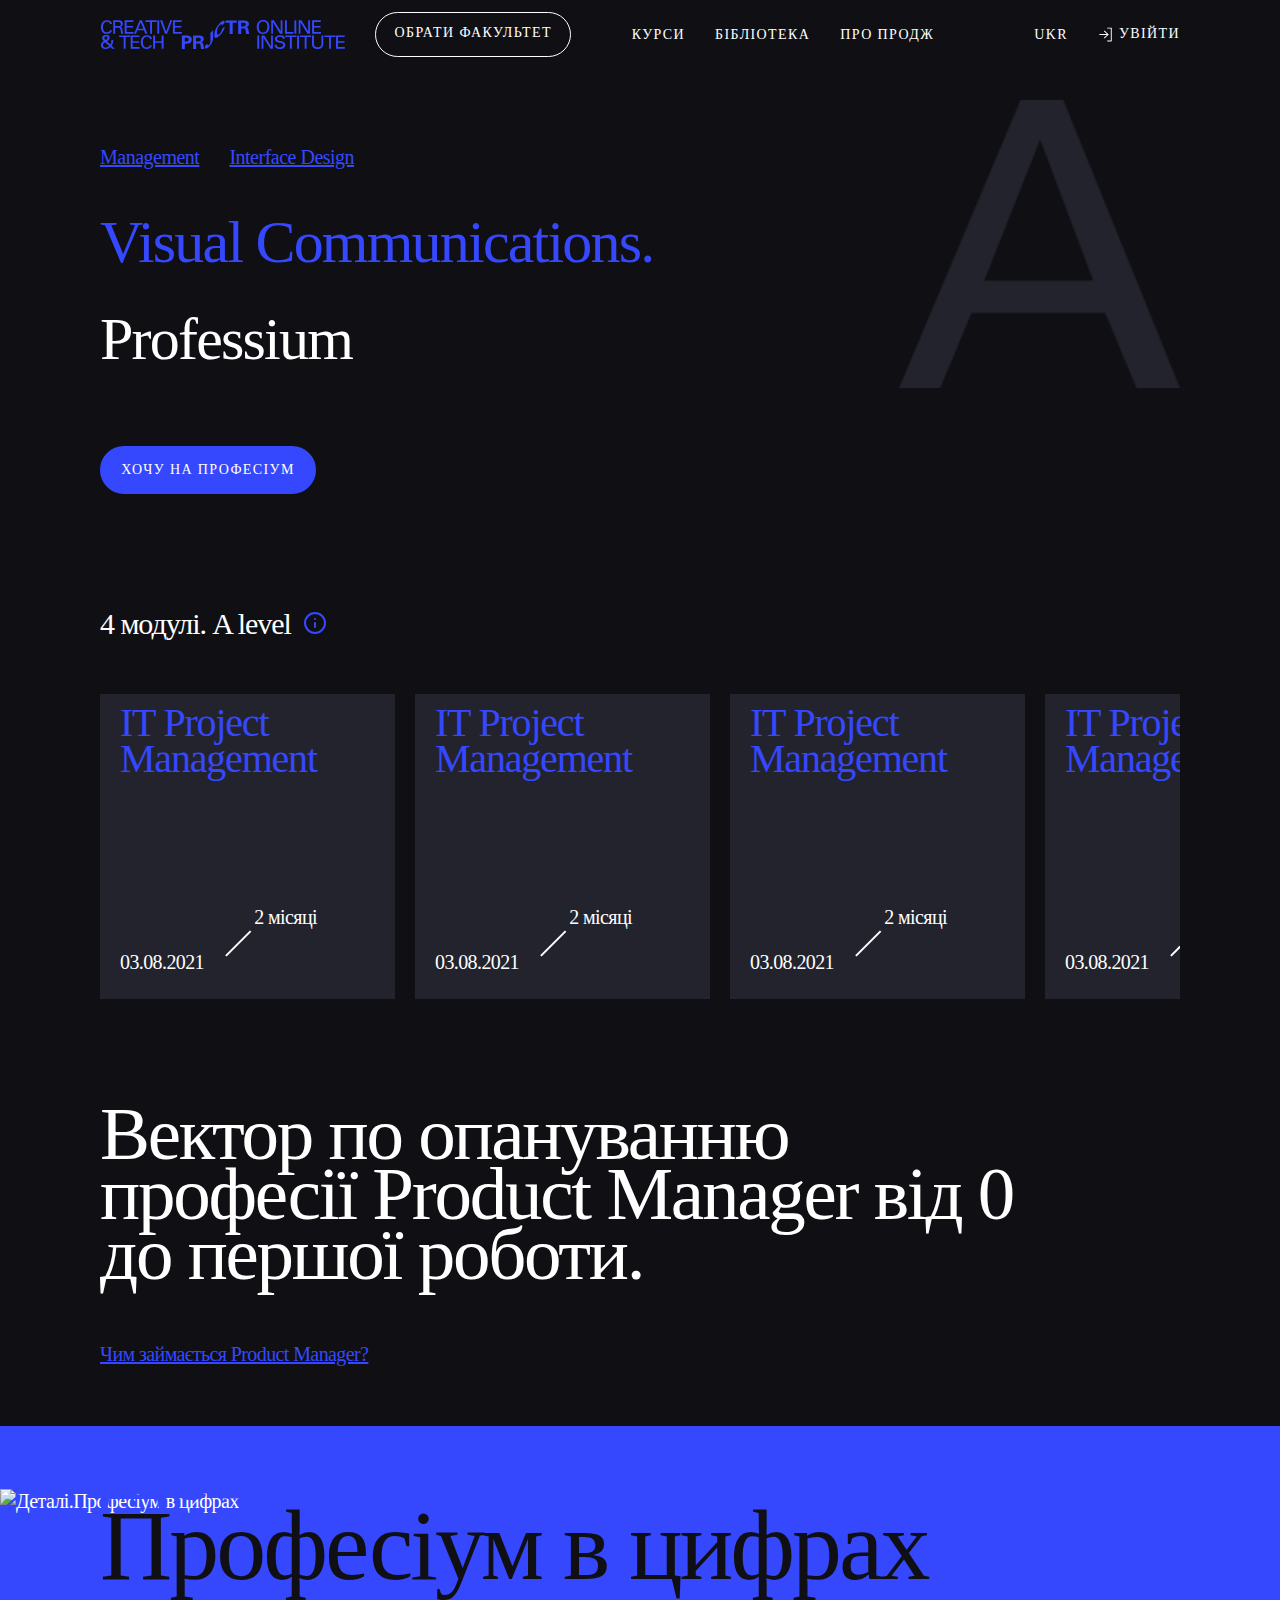
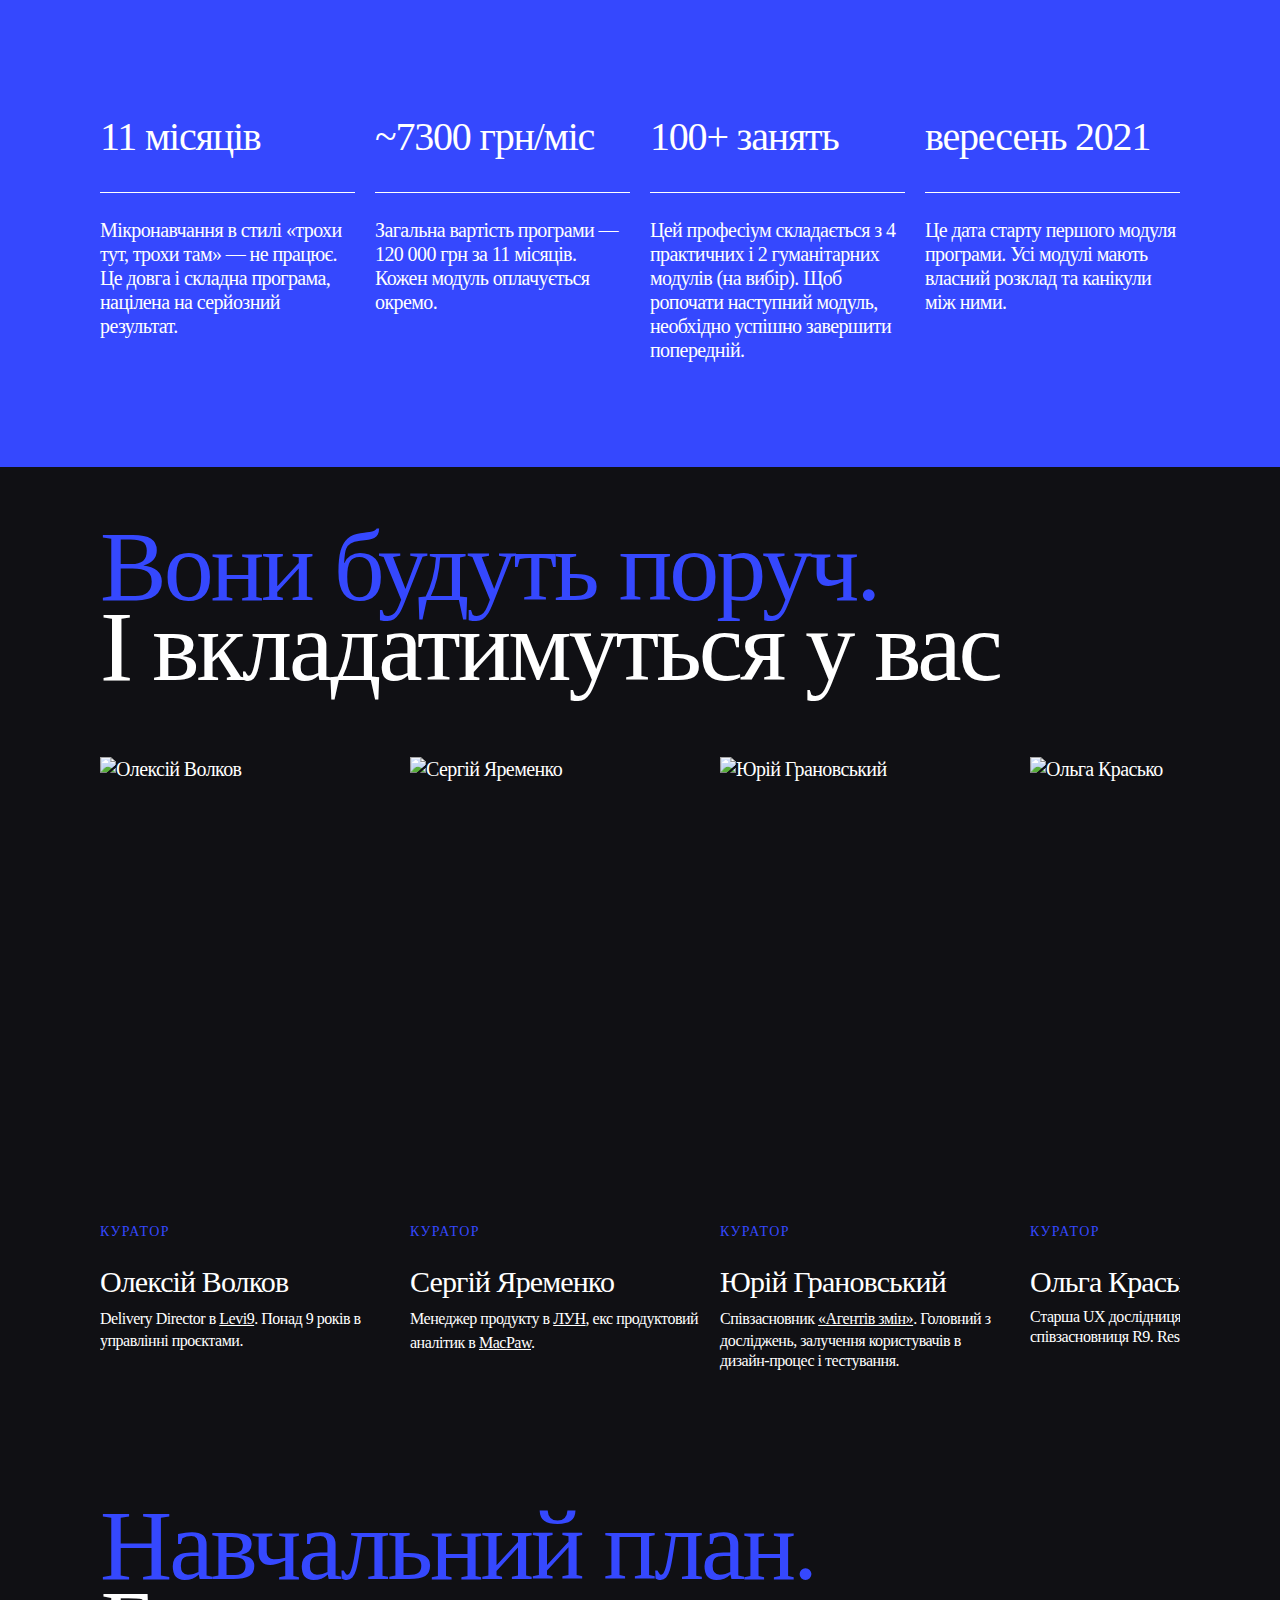
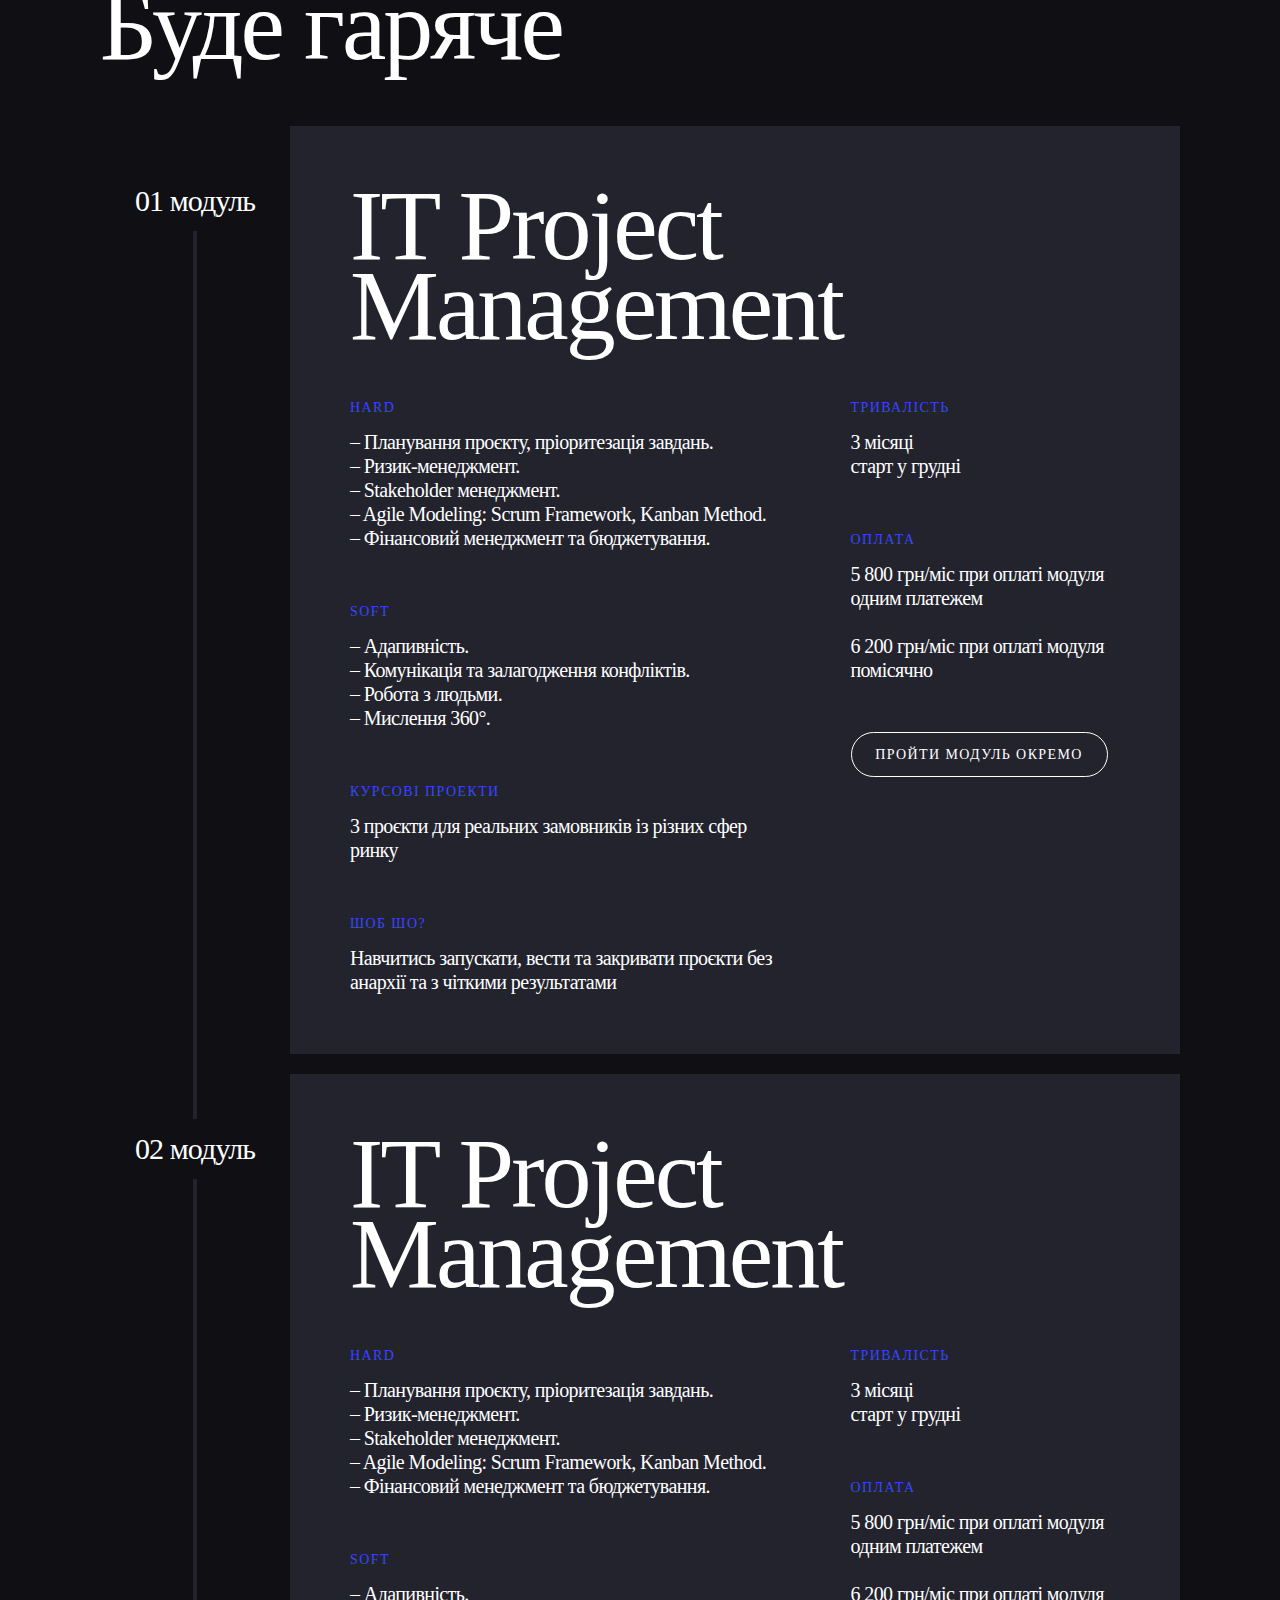
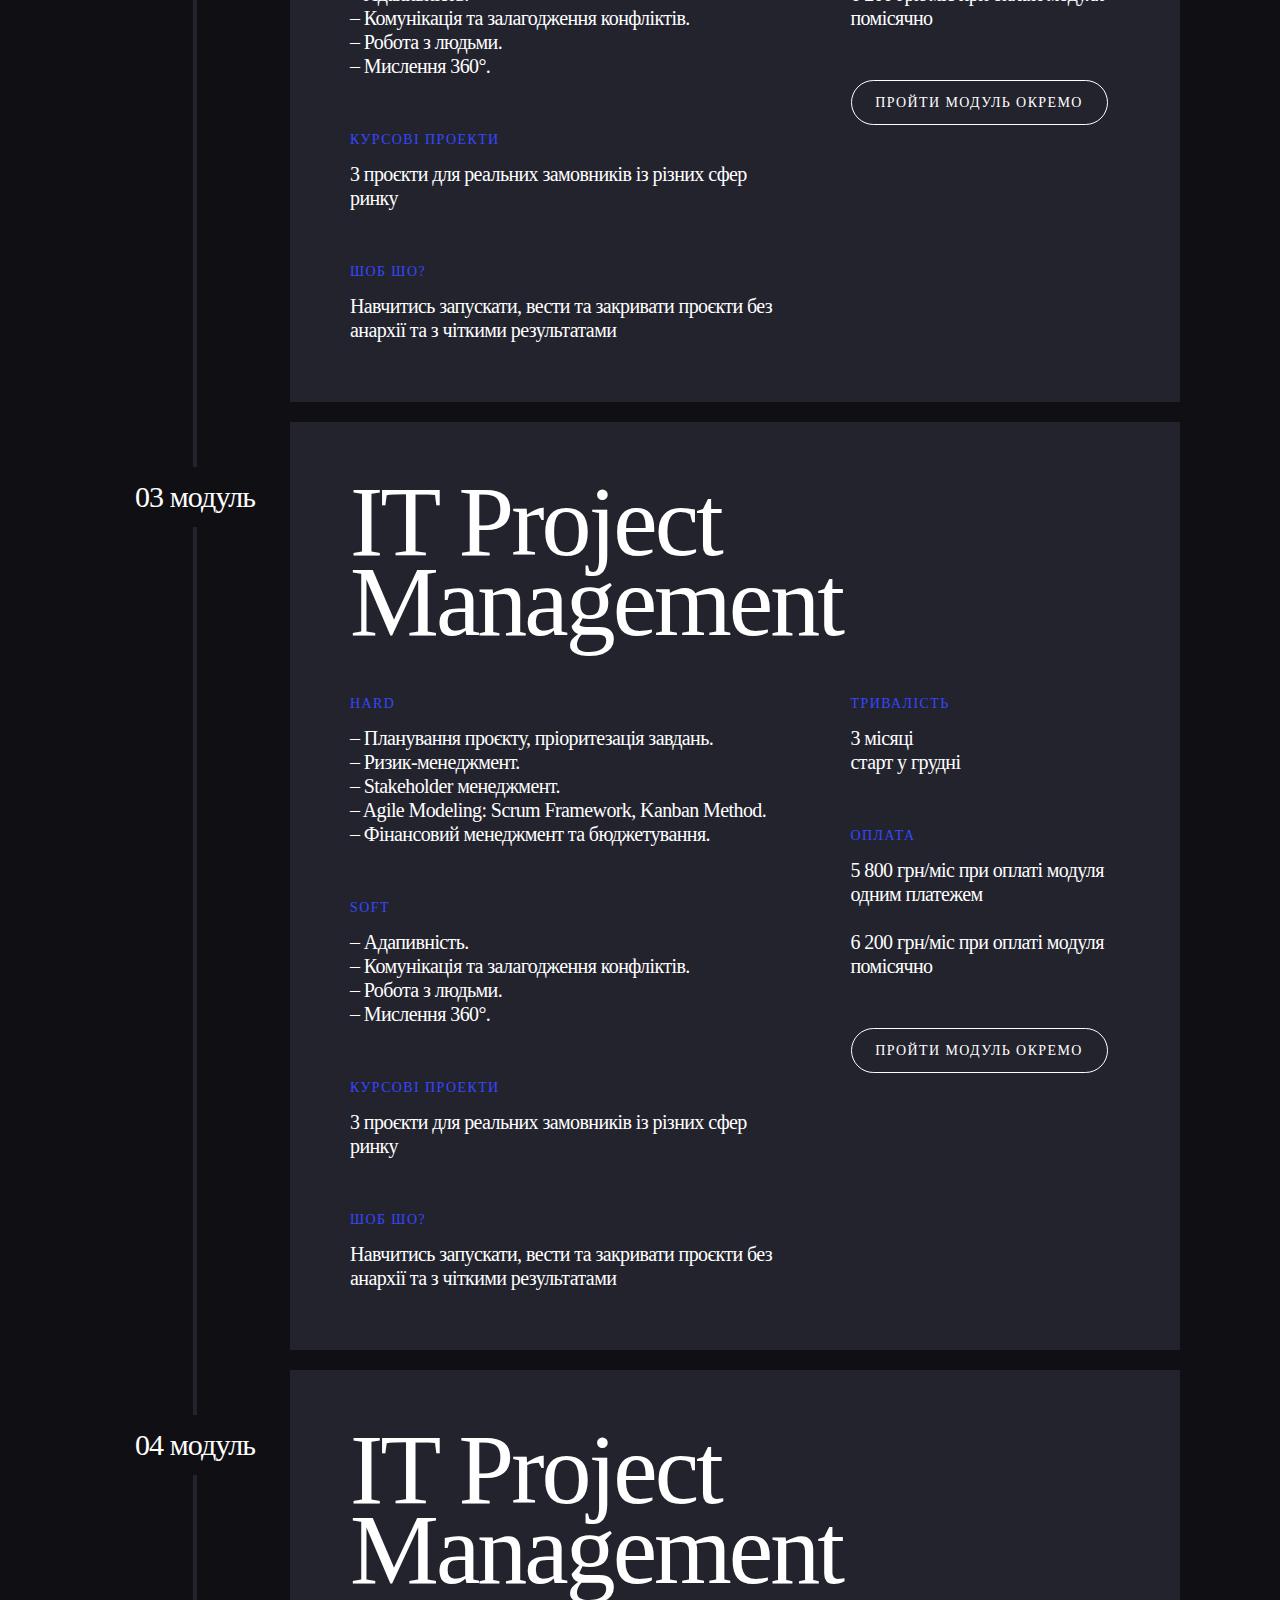
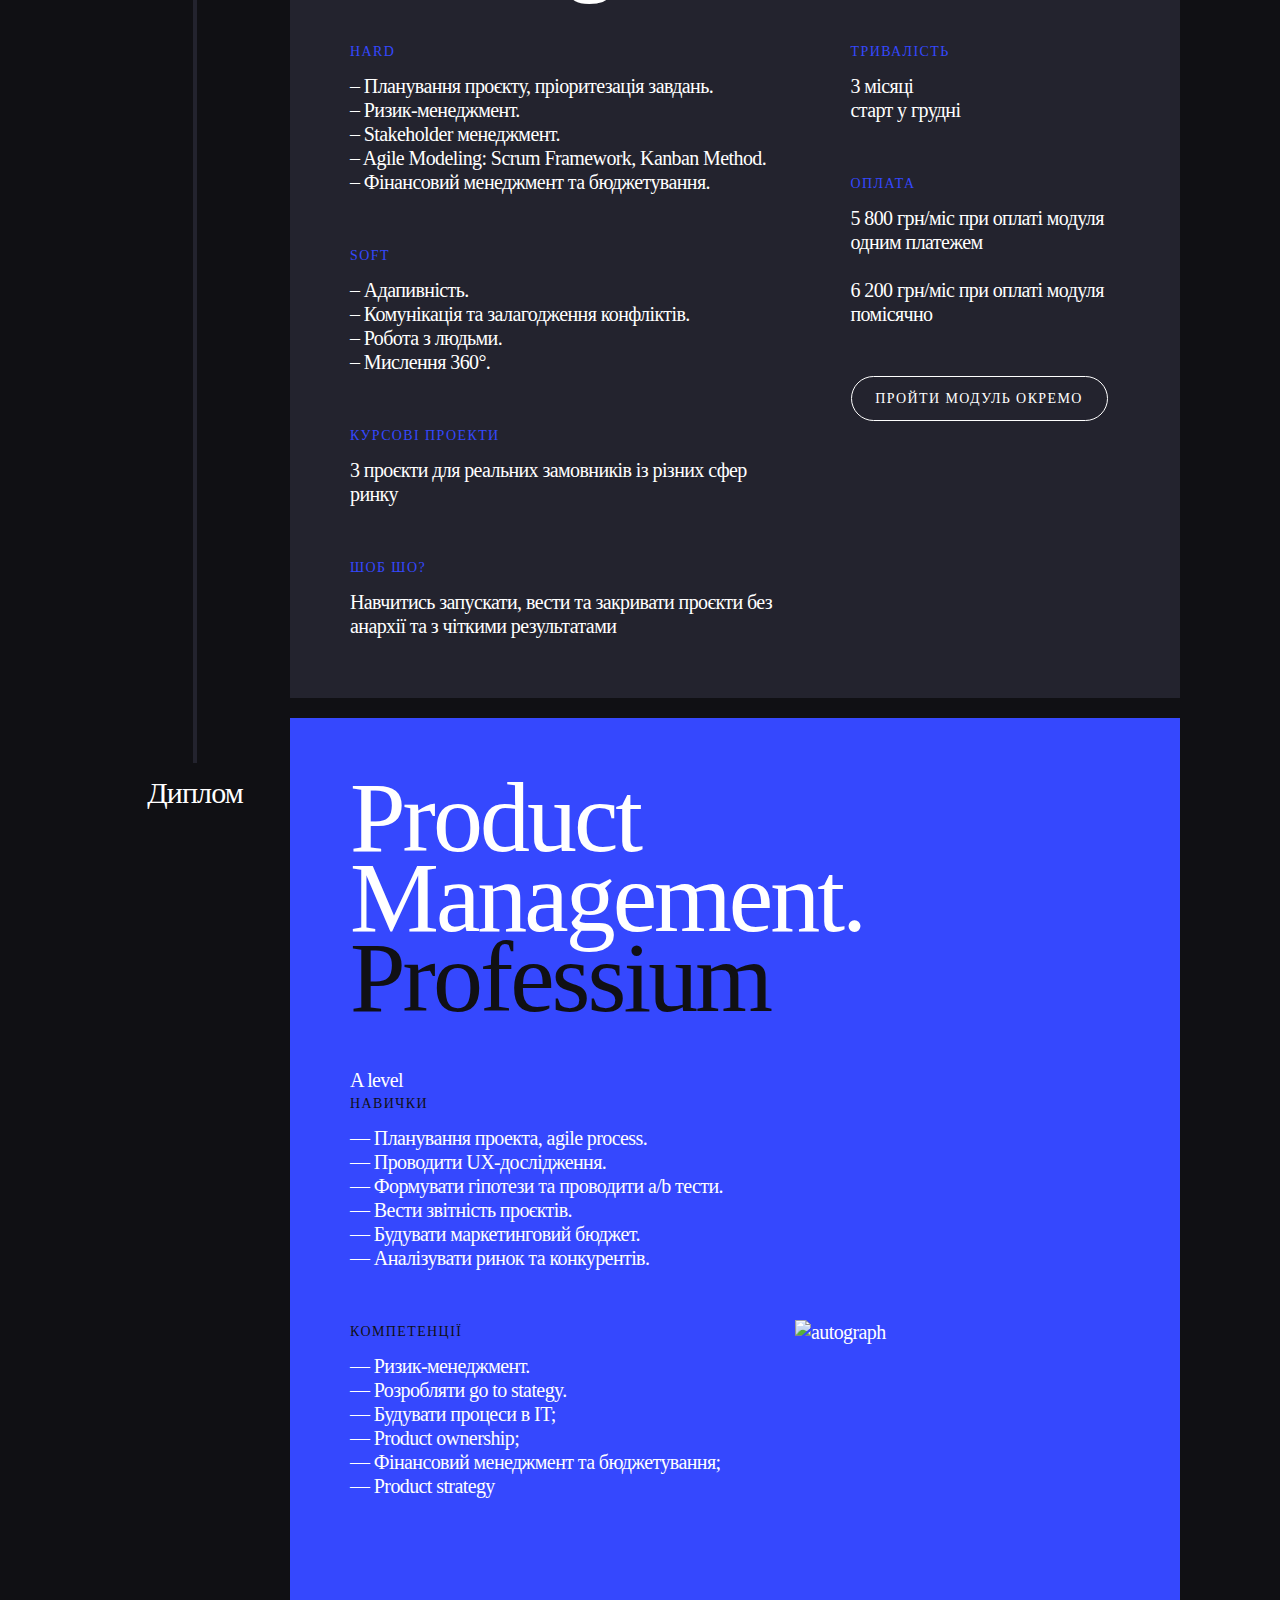
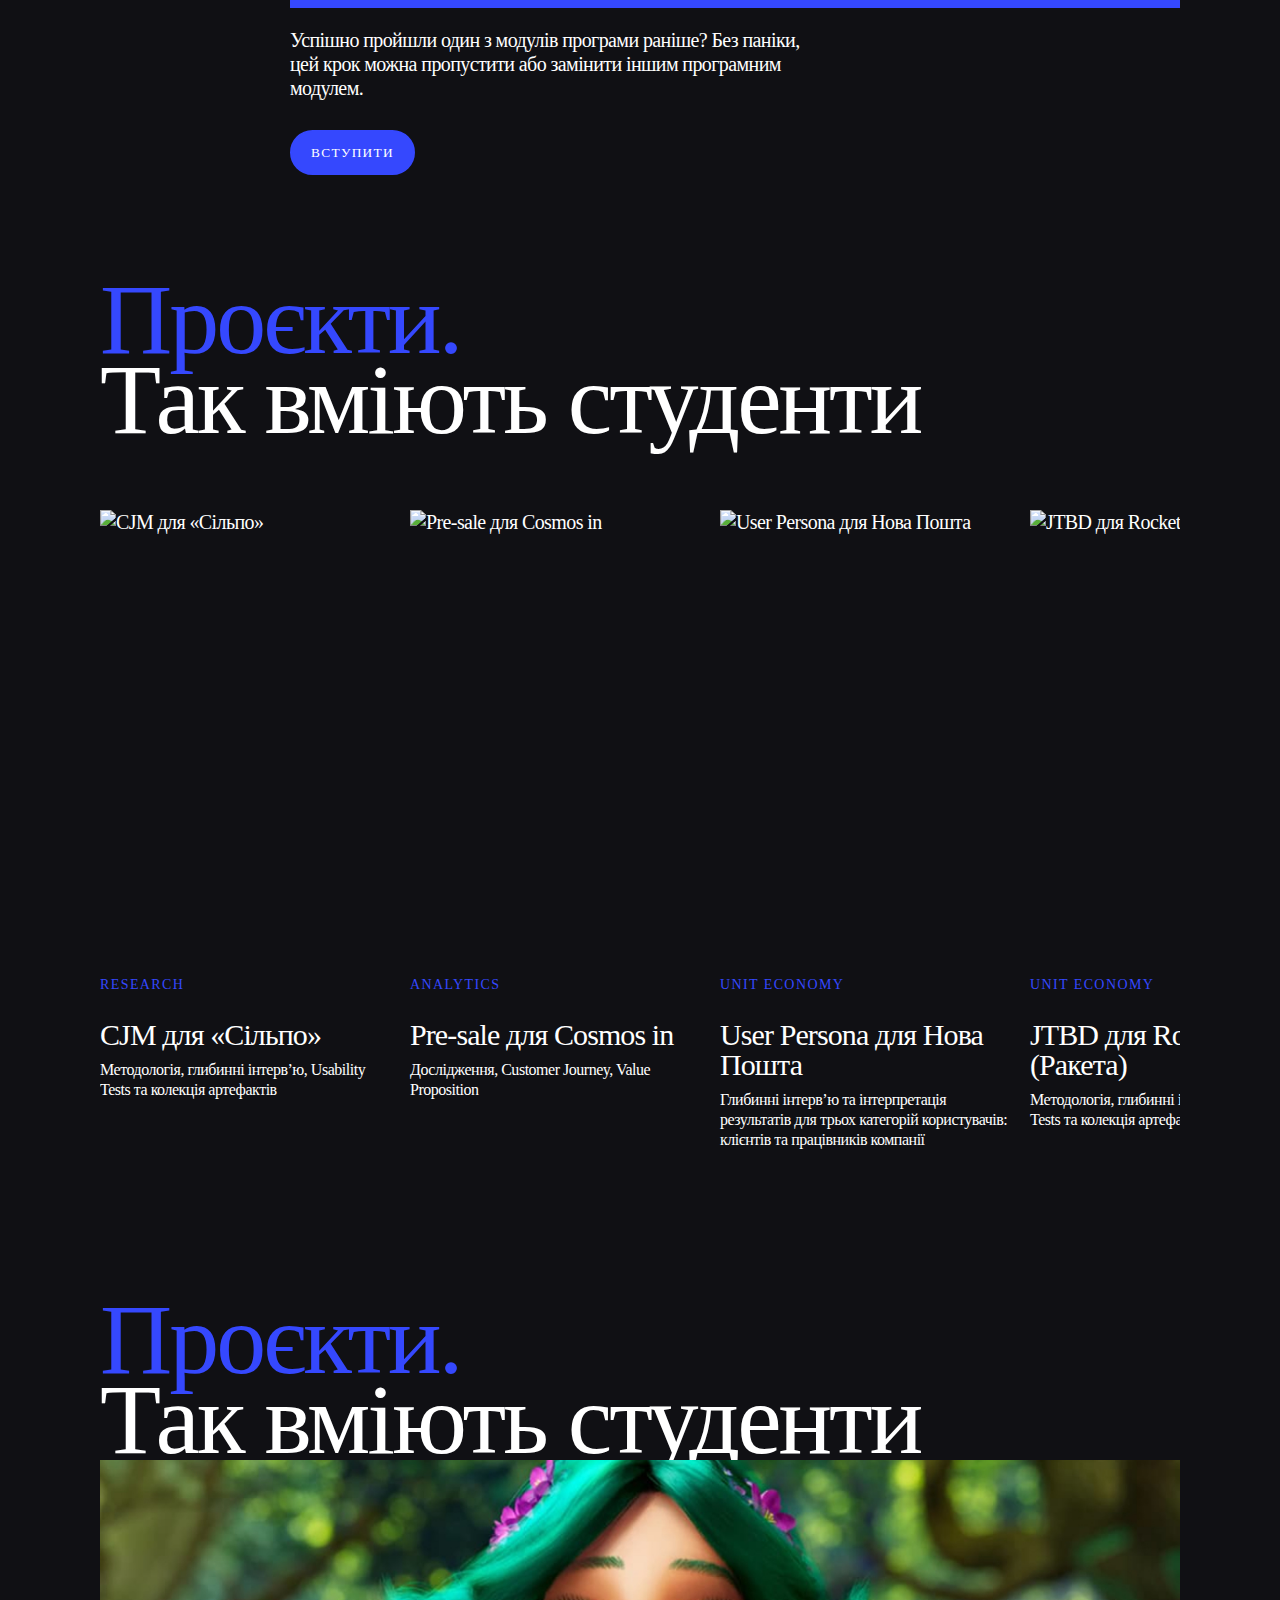
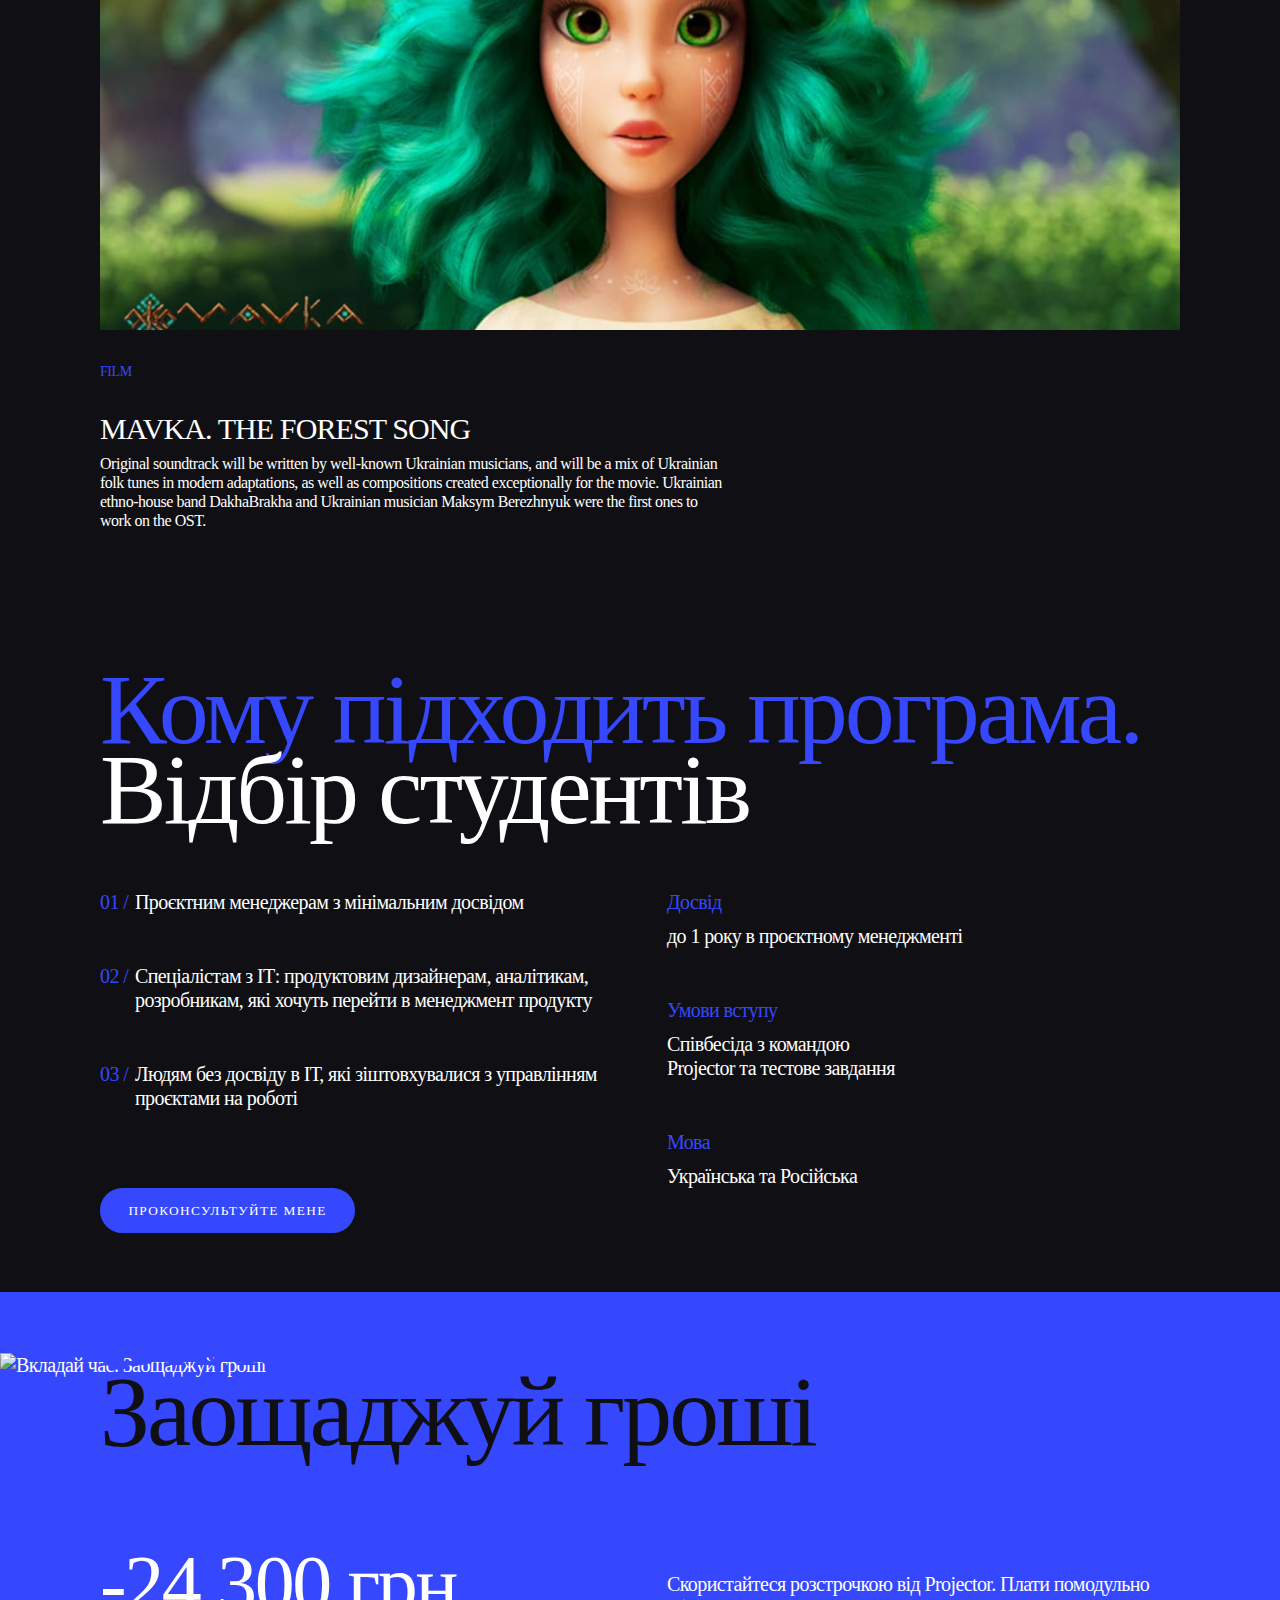
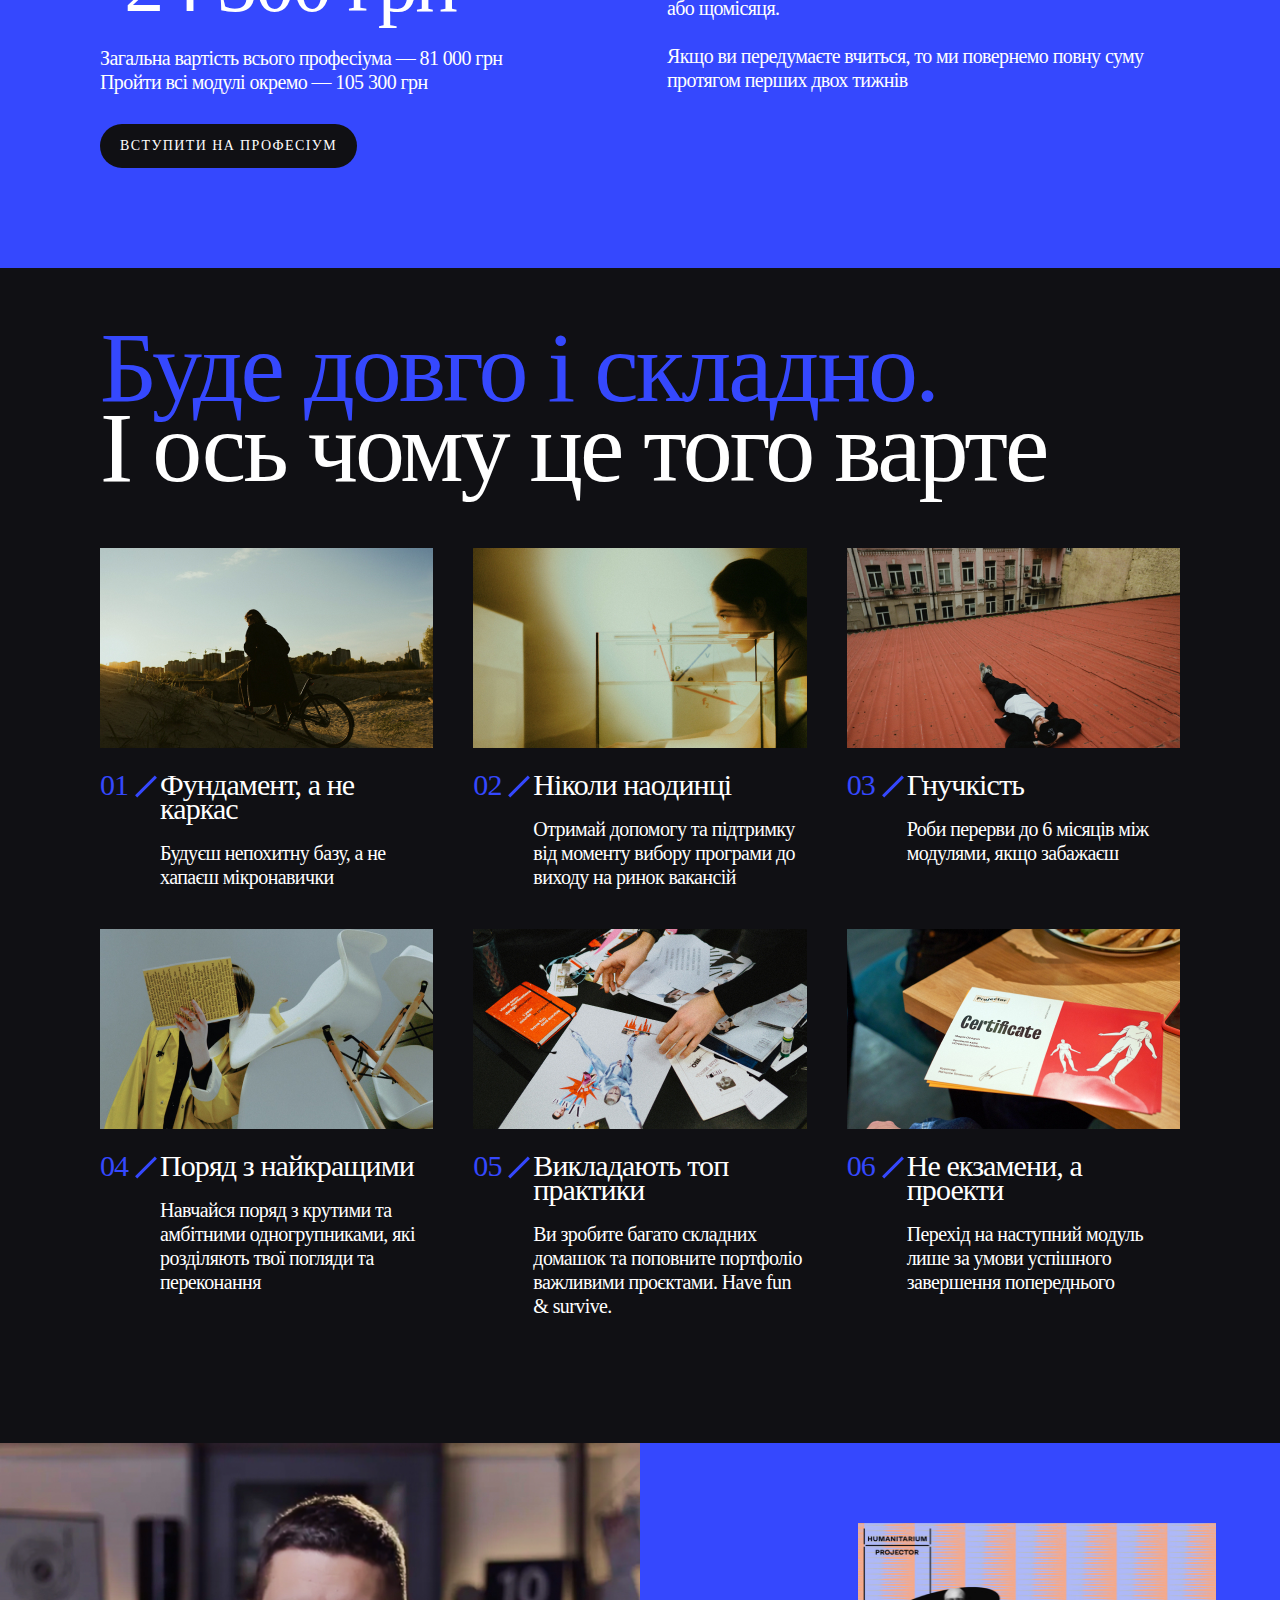
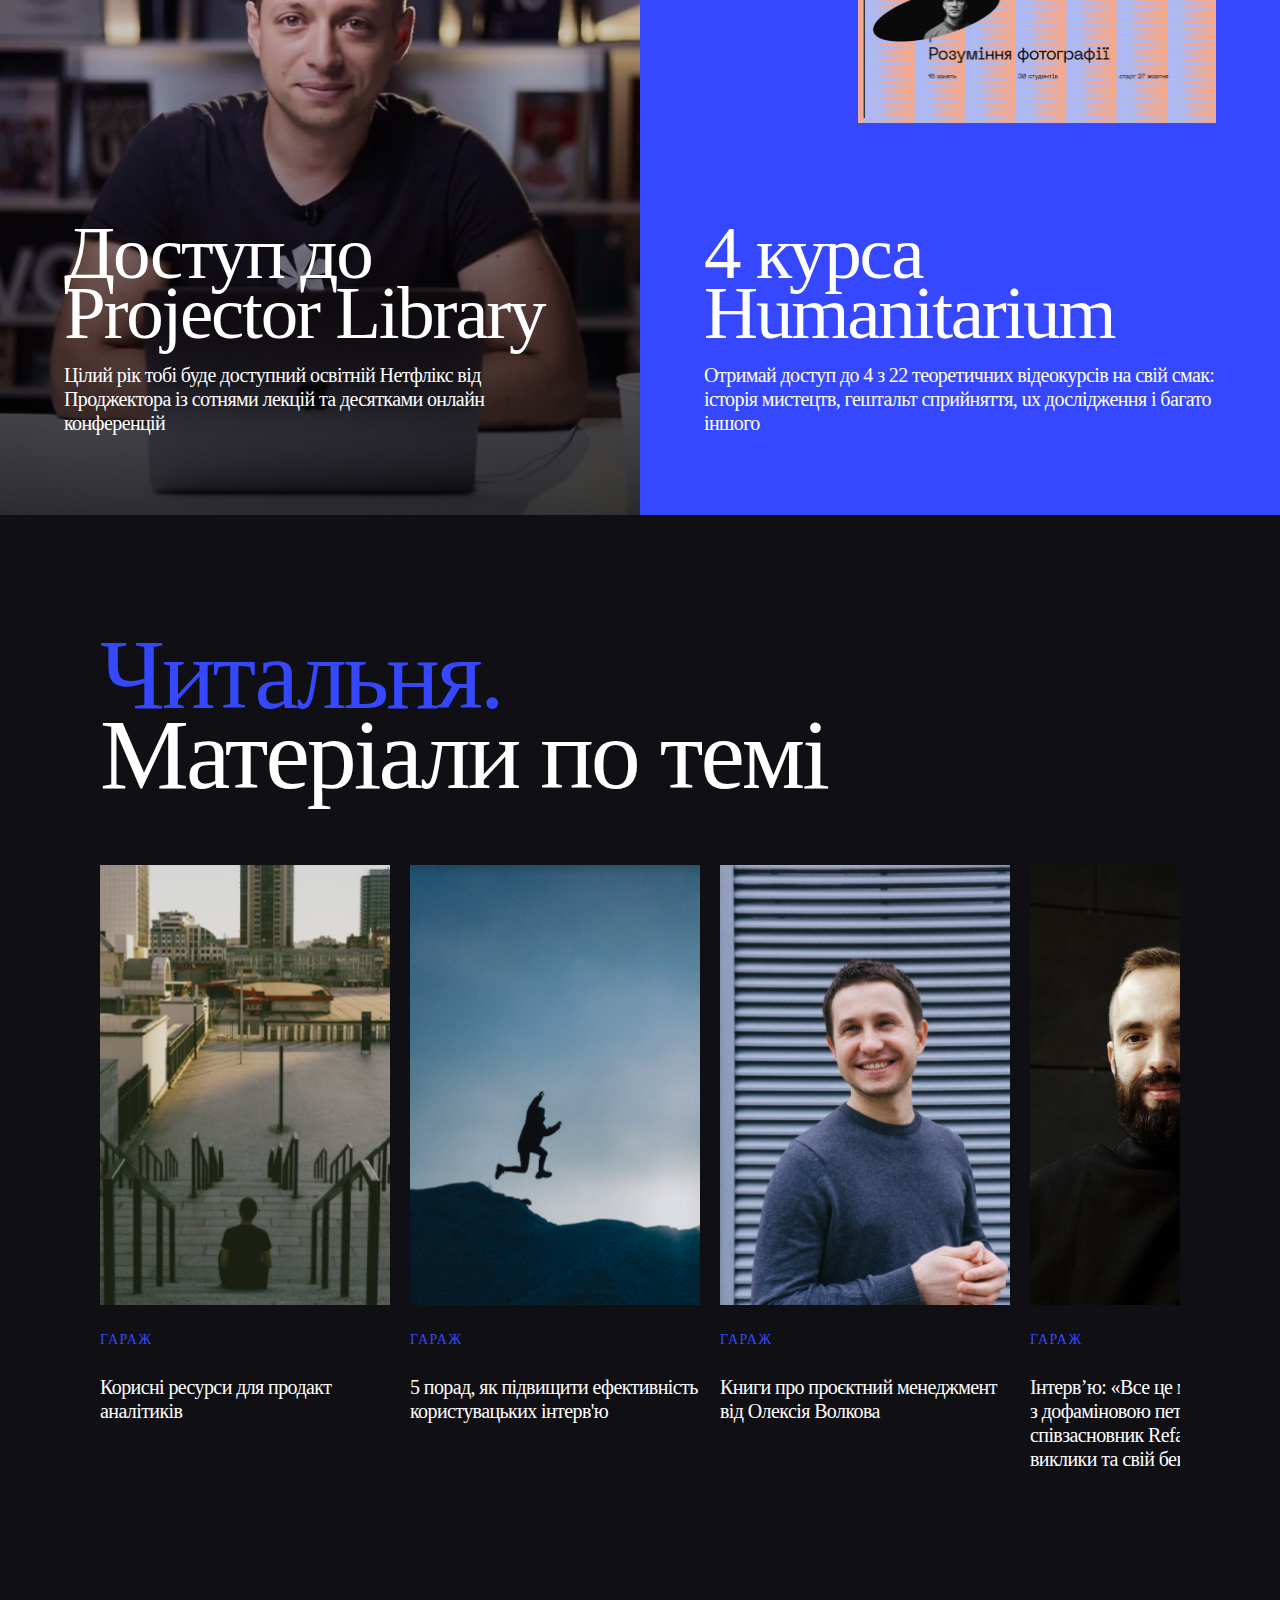
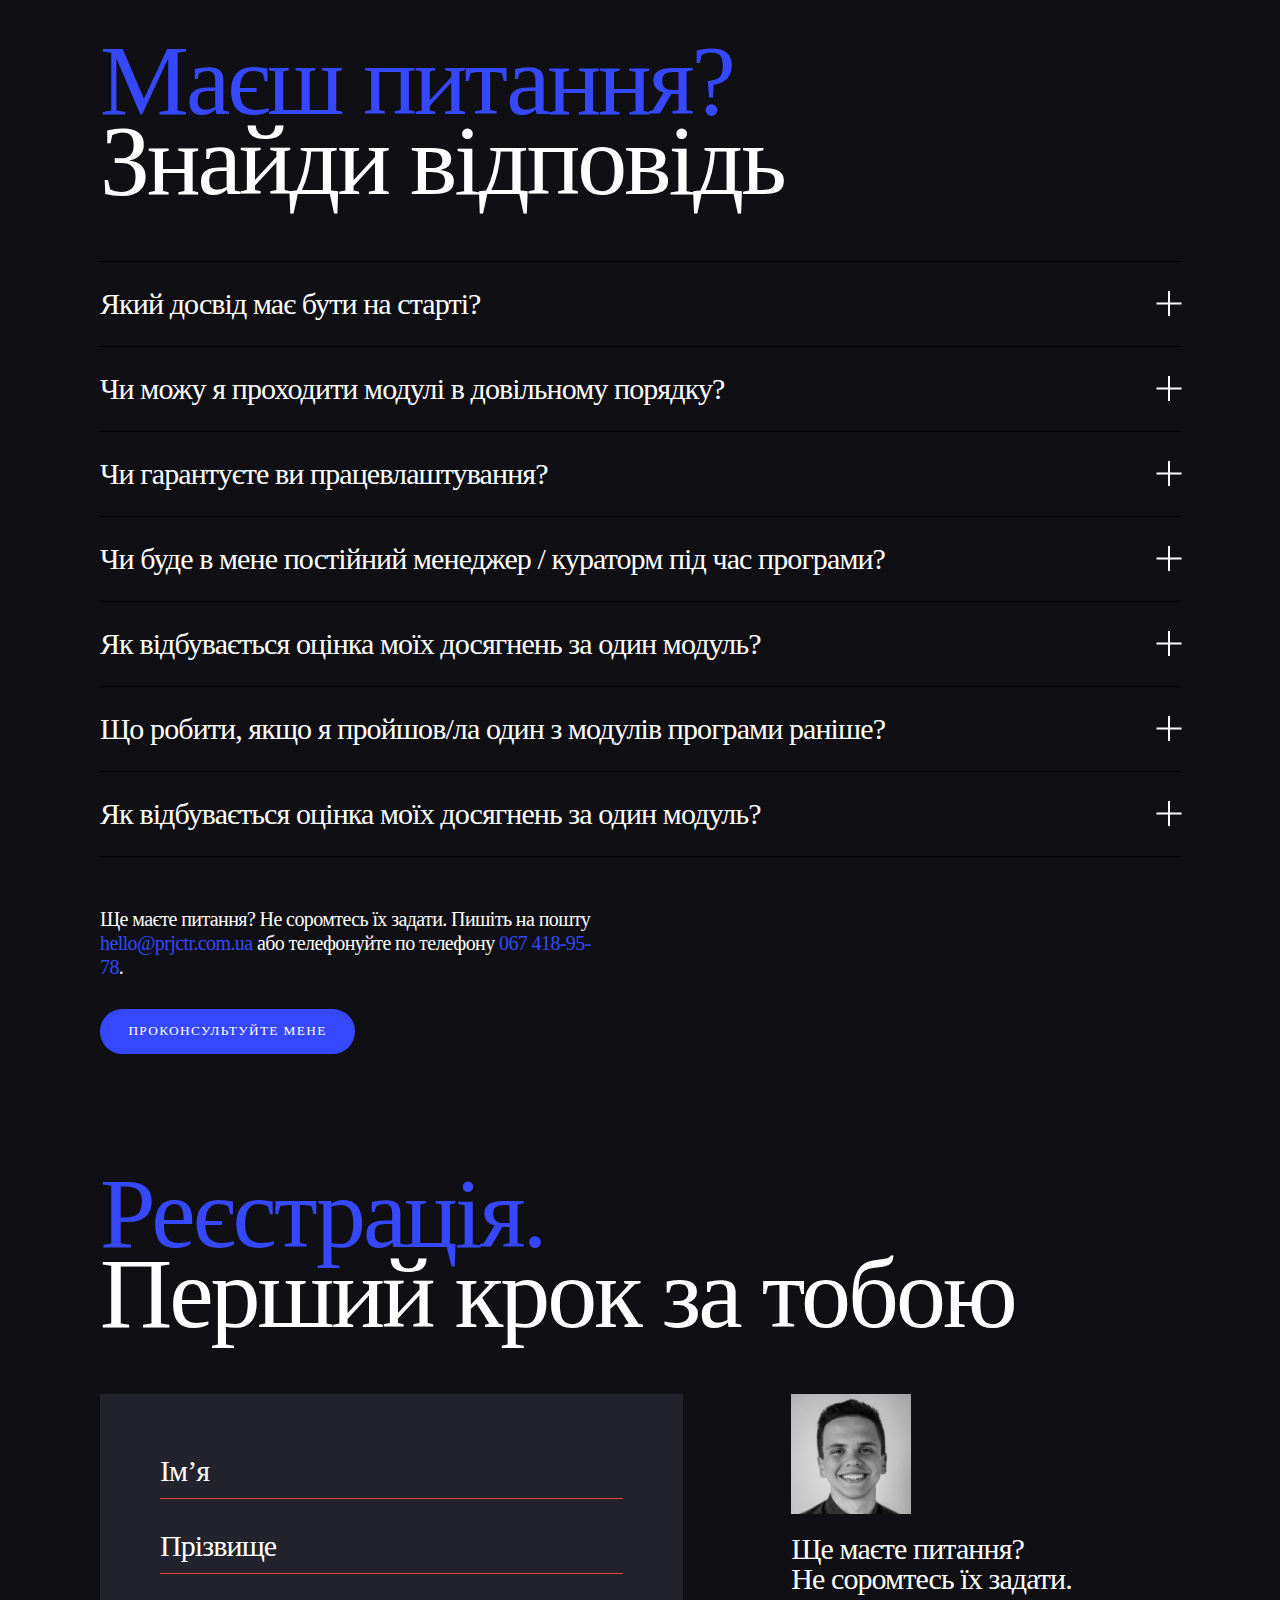
==== commit 3964d80d: "Update part" ====
--- a/index.html
+++ b/index.html
@@ -24,7 +24,7 @@
 
                   <a href="/">
 
-                     <img src="images/logo.svg" alt="logo" width="261" height="32">
+                     <img src="images/logo.svg" alt="logo" width="246" height="30">
 
                   </a>
 
@@ -34,40 +34,44 @@
 
             </div>
 
-            <nav class="header_navigation header_part2">
-
-               <div class="burger">
-
-                  <div class="burger_row1"></div>
-                  <div class="burger_row2"></div>
-
-               </div>
-
-               <ul class="menu_list">
-                  <li class="menu_list_item"><a href="#">Курси</a></li>
-                  <li class="menu_list_item"><a href="#">Бібліотека</a></li>
-                  <li class="menu_list_item"><a href="#">Про продж</a></li>
-               </ul>
-
-            </nav>
-
-            <div class="header_part3">
-
-               <p class="language_active">Ukr</p>
-
-               <div class="log_in">
-
-                  <a href="#" class="log_in_link">
-
-                     <svg width="15" height="15" viewBox="0 0 15 15" fill="none">
-                        <path
-                           d="M9.49093 0.625622C9.42949 0.628747 9.36928 0.643698 9.31373 0.669622C9.25819 0.695546 9.2084 0.731935 9.16722 0.776712C9.12603 0.821488 9.09425 0.873774 9.07369 0.930584C9.05313 0.987394 9.0442 1.04761 9.0474 1.10781C9.0506 1.168 9.06587 1.22699 9.09234 1.2814C9.11881 1.33581 9.15596 1.38458 9.20168 1.42492C9.24739 1.46526 9.30077 1.49639 9.35876 1.51652C9.41675 1.53665 9.47822 1.54539 9.53966 1.54224H12.8144V13.4583H9.53966C9.47767 13.4575 9.41612 13.4687 9.35859 13.4913C9.30107 13.514 9.24871 13.5476 9.20456 13.5903C9.16041 13.6329 9.12536 13.6837 9.10143 13.7397C9.0775 13.7958 9.06518 13.8559 9.06518 13.9166C9.06518 13.9774 9.0775 14.0375 9.10143 14.0935C9.12536 14.1496 9.16041 14.2004 9.20456 14.243C9.24871 14.2857 9.30107 14.3193 9.35859 14.3419C9.41612 14.3646 9.47767 14.3758 9.53966 14.375H13.2822C13.4063 14.3749 13.5252 14.3267 13.613 14.2407C13.7007 14.1548 13.75 14.0382 13.75 13.9166V1.08393C13.75 0.962385 13.7007 0.845819 13.613 0.759872C13.5252 0.673924 13.4063 0.625634 13.2822 0.625622H9.53966C9.52343 0.624793 9.50716 0.624793 9.49093 0.625622ZM6.39652 3.67625C6.30404 3.68053 6.21493 3.71159 6.14047 3.7655C6.06601 3.81941 6.00956 3.89376 5.97825 3.97912C5.94695 4.06449 5.9422 4.15703 5.96461 4.24504C5.98702 4.33305 6.03558 4.41257 6.10414 4.47353L8.95976 7.04198H1.74273C1.7265 7.04121 1.71023 7.04121 1.694 7.04198C1.44902 7.05443 1.23779 7.28416 1.25055 7.52416C1.26331 7.76414 1.49776 7.97114 1.74273 7.9586H8.95976L6.10414 10.5223C6.05546 10.5621 6.01555 10.6111 5.98682 10.6665C5.95808 10.7218 5.94113 10.7823 5.93699 10.8443C5.93286 10.9063 5.94162 10.9684 5.96274 11.027C5.98387 11.0855 6.01692 11.1393 6.05988 11.1849C6.10285 11.2306 6.15485 11.2672 6.21271 11.2926C6.27056 11.318 6.33308 11.3315 6.39647 11.3325C6.45985 11.3335 6.52277 11.3219 6.58142 11.2983C6.64007 11.2747 6.69322 11.2397 6.73764 11.1954L10.4802 7.83447C10.5275 7.79156 10.5654 7.7395 10.5912 7.68158C10.6171 7.62366 10.6304 7.56112 10.6304 7.4979C10.6304 7.43468 10.6171 7.37214 10.5912 7.31422C10.5654 7.2563 10.5275 7.20424 10.4802 7.16133L6.73764 3.80038C6.69212 3.75842 6.63849 3.72582 6.5799 3.7045C6.52132 3.68318 6.45896 3.67358 6.39652 3.67625Z"
-                           fill="white" />
-                     </svg>
-
-                     <p>Увійти</p>
-
-                  </a>
+            <div class="header_part2">
+
+               <nav class="header_navigation">
+
+                  <div class="burger">
+
+                     <div class="burger_row1"></div>
+                     <div class="burger_row2"></div>
+
+                  </div>
+
+                  <ul class="menu_list">
+                     <li class="menu_list_item"><a href="#">Курси</a></li>
+                     <li class="menu_list_item"><a href="#">Бібліотека</a></li>
+                     <li class="menu_list_item"><a href="#">Про продж</a></li>
+                  </ul>
+
+               </nav>
+
+               <div class="header_login">
+
+                  <p class="language_active">Ukr</p>
+
+                  <div class="log_in">
+
+                     <a href="#" class="log_in_link">
+
+                        <svg width="15" height="15" viewBox="0 0 15 15" fill="none">
+                           <path
+                              d="M9.49093 0.625622C9.42949 0.628747 9.36928 0.643698 9.31373 0.669622C9.25819 0.695546 9.2084 0.731935 9.16722 0.776712C9.12603 0.821488 9.09425 0.873774 9.07369 0.930584C9.05313 0.987394 9.0442 1.04761 9.0474 1.10781C9.0506 1.168 9.06587 1.22699 9.09234 1.2814C9.11881 1.33581 9.15596 1.38458 9.20168 1.42492C9.24739 1.46526 9.30077 1.49639 9.35876 1.51652C9.41675 1.53665 9.47822 1.54539 9.53966 1.54224H12.8144V13.4583H9.53966C9.47767 13.4575 9.41612 13.4687 9.35859 13.4913C9.30107 13.514 9.24871 13.5476 9.20456 13.5903C9.16041 13.6329 9.12536 13.6837 9.10143 13.7397C9.0775 13.7958 9.06518 13.8559 9.06518 13.9166C9.06518 13.9774 9.0775 14.0375 9.10143 14.0935C9.12536 14.1496 9.16041 14.2004 9.20456 14.243C9.24871 14.2857 9.30107 14.3193 9.35859 14.3419C9.41612 14.3646 9.47767 14.3758 9.53966 14.375H13.2822C13.4063 14.3749 13.5252 14.3267 13.613 14.2407C13.7007 14.1548 13.75 14.0382 13.75 13.9166V1.08393C13.75 0.962385 13.7007 0.845819 13.613 0.759872C13.5252 0.673924 13.4063 0.625634 13.2822 0.625622H9.53966C9.52343 0.624793 9.50716 0.624793 9.49093 0.625622ZM6.39652 3.67625C6.30404 3.68053 6.21493 3.71159 6.14047 3.7655C6.06601 3.81941 6.00956 3.89376 5.97825 3.97912C5.94695 4.06449 5.9422 4.15703 5.96461 4.24504C5.98702 4.33305 6.03558 4.41257 6.10414 4.47353L8.95976 7.04198H1.74273C1.7265 7.04121 1.71023 7.04121 1.694 7.04198C1.44902 7.05443 1.23779 7.28416 1.25055 7.52416C1.26331 7.76414 1.49776 7.97114 1.74273 7.9586H8.95976L6.10414 10.5223C6.05546 10.5621 6.01555 10.6111 5.98682 10.6665C5.95808 10.7218 5.94113 10.7823 5.93699 10.8443C5.93286 10.9063 5.94162 10.9684 5.96274 11.027C5.98387 11.0855 6.01692 11.1393 6.05988 11.1849C6.10285 11.2306 6.15485 11.2672 6.21271 11.2926C6.27056 11.318 6.33308 11.3315 6.39647 11.3325C6.45985 11.3335 6.52277 11.3219 6.58142 11.2983C6.64007 11.2747 6.69322 11.2397 6.73764 11.1954L10.4802 7.83447C10.5275 7.79156 10.5654 7.7395 10.5912 7.68158C10.6171 7.62366 10.6304 7.56112 10.6304 7.4979C10.6304 7.43468 10.6171 7.37214 10.5912 7.31422C10.5654 7.2563 10.5275 7.20424 10.4802 7.16133L6.73764 3.80038C6.69212 3.75842 6.63849 3.72582 6.5799 3.7045C6.52132 3.68318 6.45896 3.67358 6.39652 3.67625Z"
+                              fill="white" />
+                        </svg>
+
+                        <p>Увійти</p>
+
+                     </a>
+
+                  </div>
 
                </div>
 
@@ -85,9 +89,9 @@
 
             </div>
 
-            <div class="header_title mt50">
-
-               <h1><span>Visual Communication.</span><br>Professium</h1>
+            <div class="header_title">
+
+               <h1><span>Visual Communications.</span><br>Professium</h1>
 
             </div>
 
@@ -105,7 +109,7 @@
 
          <div class="amount_modules">
 
-            <p>4 модулі. A level</p>
+            <p class="amount_modules_text">4 модулі. A level</p>
 
             <a href="#"><svg width="22" height="22" class="amount_modules_info" viewBox="0 0 22 22" fill="none">
                   <path
@@ -115,7 +119,7 @@
 
          </div>
 
-         <div class="modules_list mt50">
+         <div class="modules_list">
 
             <div class="modules_list_item">
 
@@ -208,8 +212,8 @@
 
                   <p class="advantages_list_item_title">11 мicяцiв</p>
 
-                  <p class="advantages_list_item_text">Більше ніякого мікронавчання. Трохи тут, трохи там — не працює.
-                     Професіум довгий і важкий, саме тому дає серйозний результат.</p>
+                  <p class="advantages_list_item_text">Мікронавчання в стилі «трохи тут, трохи там» — не працює. Це
+                     довга і складна програма, націлена на серйозний результат.</p>
 
                </div>
 
@@ -217,8 +221,9 @@
 
                   <p class="advantages_list_item_title">~7300 грн/мic</p>
 
-                  <p class="advantages_list_item_text">Загальна вартість усієї професіума — 120 000 грн за 11 місяців.
-                     Кожен модуль оплачується окремо.</p>
+                  <p class="advantages_list_item_text">Загальна вартість програми — 120 000 грн за 11 місяців. <br>
+                     Кожен
+                     модуль оплачується окремо. </p>
 
                </div>
 
@@ -226,8 +231,8 @@
 
                   <p class="advantages_list_item_title">100+ занять</p>
 
-                  <p class="advantages_list_item_text">Ви пройдете 4 практичні модулі і 2 модулі від Humanitarium на
-                     вибір. Щоб перейти на наступний модуль, необхідно успішно завершити попередній.</p>
+                  <p class="advantages_list_item_text">Цей професіум складається з 4 практичних і 2 гуманітарних модулів
+                     (на вибір). Щоб ропочати наступний модуль, необхідно успішно завершити попередній.</p>
 
                </div>
 
@@ -235,8 +240,8 @@
 
                   <p class="advantages_list_item_title">вересень 2021</p>
 
-                  <p class="advantages_list_item_text">Нова група на професіумі розпочне навчання в вересні 2021. Для
-                     кожного модуля діє власний розклад та канікули між ними.</p>
+                  <p class="advantages_list_item_text">Це дата старту першого модуля програми. Усі модулі мають власний
+                     розклад та канікули між ними.</p>
 
                </div>
 
@@ -254,7 +259,7 @@
 
          <h2 class="curators_title"><span>Вони будуть поруч.</span> <br> І вкладатимуться у вас</h2>
 
-         <div class="curators_list mt50">
+         <div class="curators_list">
 
             <div class="curators_item">
 
@@ -266,7 +271,8 @@
                   <p class="curators_item_name">Олексій Волков</p>
                </a>
 
-               <p class="curators_item_about">Delivery Director в Levi9. Понад 9 років в управлінні проєктами. </p>
+               <p class="curators_item_about">Delivery Director в <u>Levi9</u>. Понад 9 років в управлінні проєктами.
+               </p>
 
             </div>
 
@@ -281,7 +287,8 @@
                   <p class="curators_item_name">Сергій Яременко</p>
                </a>
 
-               <p class="curators_item_about">Менеджер продукту в ЛУН, екс продуктовий аналітик в MacPaw.</p>
+               <p class="curators_item_about">Менеджер продукту в <u>ЛУН</u>, екс продуктовий аналітик в <u>MacPaw</u>.
+               </p>
 
             </div>
 
@@ -296,7 +303,7 @@
                   <p class="curators_item_name">Юрій Грановський</p>
                </a>
 
-               <p class="curators_item_about">Співзасновник «Агентів змін». Головний з досліджень, залучення
+               <p class="curators_item_about">Співзасновник <u>«Агентів змін»</u>. Головний з досліджень, залучення
                   користувачів в дизайн-процес і тестування.</p>
 
             </div>
@@ -326,7 +333,7 @@
                   <p class="curators_item_name">Віктор Бусь</p>
                </a>
 
-               <p class="curators_item_about">Head of Marketing в Restream. </p>
+               <p class="curators_item_about">Head of Marketing в <u>Restream</u>.</p>
 
             </div>
 
--- a/css/styles.css
+++ b/css/styles.css
@@ -12,6 +12,8 @@
   margin: 0;
   letter-spacing: -0.03em;
   line-height: 24px;
+  -webkit-font-smoothing: antialiased;
+  -moz-osx-font-smoothing: grayscale;
 }
 
 html {
@@ -21,7 +23,6 @@
 
 body {
   background-color: #101014;
-  padding: 5px 0;
   color: #fff;
 }
 
@@ -57,10 +58,6 @@
   cursor: pointer;
 }
 
-.mt50 {
-  margin-top: 50px;
-}
-
 .container {
   max-width: 1440px;
   margin: 0 auto;
@@ -68,7 +65,7 @@
 }
 
 .header {
-  padding: 15px 0;
+  padding: 12px 0 13px;
   display: -webkit-box;
   display: -webkit-flex;
   display: -moz-box;
@@ -97,14 +94,14 @@
           align-items: center;
 }
 .header .header_part1 .header_logo img {
-  width: 100%;
-  max-width: 250px;
+  max-width: 245px;
+  display: block;
 }
 .header .header_part1 .choose_faculty {
   text-transform: uppercase;
   font-size: 14px;
-  height: 40px;
-  width: 208px;
+  padding: 14px 18.5px 17px;
+  height: 45px;
   background: transparent;
   border: 1px solid #fff;
   -moz-border-radius: 50px;
@@ -114,11 +111,35 @@
   -o-transition: all 0.4s;
   -moz-transition: all 0.4s;
   transition: all 0.4s;
-  letter-spacing: 1.5px;
-  line-height: 1;
+  letter-spacing: 0.1em;
+  line-height: 14px;
+  display: -webkit-box;
+  display: -webkit-flex;
+  display: -moz-box;
+  display: -ms-flexbox;
+  display: flex;
+  -webkit-box-pack: center;
+  -webkit-justify-content: center;
+     -moz-box-pack: center;
+      -ms-flex-pack: center;
+          justify-content: center;
+  -webkit-box-align: center;
+  -webkit-align-items: center;
+     -moz-box-align: center;
+      -ms-flex-align: center;
+          align-items: center;
 }
 .header .header_part1 .choose_faculty:hover {
   background: #3548FE;
+}
+.header .header_part1 a {
+  text-decoration: none;
+}
+.header .header_part2 {
+  display: -ms-inline-grid;
+  display: inline-grid;
+  grid-auto-flow: column;
+  grid-gap: 100px;
 }
 .header .header_navigation {
   display: -webkit-box;
@@ -143,10 +164,9 @@
       -ms-flex-align: center;
           align-items: center;
   list-style: none;
-  line-height: 1;
 }
 .header .header_navigation .menu_list .menu_list_item {
-  line-height: 1;
+  line-height: 14px;
 }
 .header .header_navigation .menu_list .menu_list_item a {
   font-size: 14px;
@@ -164,7 +184,7 @@
   -o-transition: background-size 0.3s;
   -moz-transition: background-size 0.3s;
   transition: background-size 0.3s;
-  letter-spacing: 1.5px;
+  letter-spacing: 0.1em;
 }
 .header .header_navigation .menu_list .menu_list_item a:hover {
   background-size: 100% 1px;
@@ -186,7 +206,7 @@
   -moz-transition: 0.4s;
   transition: 0.4s;
 }
-.header .header_part3 {
+.header .header_login {
   display: -ms-grid;
   display: grid;
   grid-auto-flow: column;
@@ -201,7 +221,7 @@
   text-transform: uppercase;
   font-size: 14px;
   line-height: 14px;
-  letter-spacing: 1.5px;
+  letter-spacing: 0.1em;
   line-height: 20px;
 }
 .header .log_in_link {
@@ -232,7 +252,7 @@
   text-transform: uppercase;
   font-size: 14px;
   line-height: 14px;
-  letter-spacing: 1.5px;
+  letter-spacing: 0.1em;
   cursor: pointer;
   line-height: 20px;
 }
@@ -246,10 +266,12 @@
 .header_title h1 {
   font-size: 130px;
   font-weight: 400;
-  line-height: 120px;
+  line-height: 97px;
+  margin-top: 25px;
 }
 .header_title span {
   color: #3548FE;
+  letter-spacing: -0.03em;
 }
 .header_title #module_level {
   position: absolute;
@@ -264,59 +286,81 @@
 .go_to_professium {
   background-color: #3548FE;
   font-size: 14px;
-  max-width: 257px;
+  max-width: 216px;
   width: 100%;
   border: 2px solid #3548FE;
   -moz-border-radius: 50px;
        border-radius: 50px;
   padding: 10px 0;
   color: #fff;
-  letter-spacing: 1.5px;
+  letter-spacing: 0.1em;
   text-transform: uppercase;
-  margin-top: 50px;
+  margin-top: 58px;
   -webkit-transition: all 0.4s;
   -o-transition: all 0.4s;
   -moz-transition: all 0.4s;
   transition: all 0.4s;
-}
-.go_to_professium:hover {
-  background-color: transparent;
-}
-
-.background_module {
-  background: url(../images/A.png) no-repeat right;
-  background-size: contain;
-}
-
-.breadcrumbs {
-  display: -ms-grid;
-  display: grid;
-  grid-template-columns: repeat(auto-fill, minmax(100px, 1fr));
-  grid-gap: 25px;
-  margin-top: 80px;
-}
-.breadcrumbs .breadcrumb_link {
-  font-size: 14px;
-}
-
-#modules {
-  margin-top: 100px;
-}
-#modules .amount_modules {
-  font-size: 30px;
-  display: -webkit-box;
-  display: -webkit-flex;
-  display: -moz-box;
-  display: -ms-flexbox;
-  display: flex;
+  display: -webkit-box;
+  display: -webkit-flex;
+  display: -moz-box;
+  display: -ms-flexbox;
+  display: flex;
+  -webkit-box-pack: center;
+  -webkit-justify-content: center;
+     -moz-box-pack: center;
+      -ms-flex-pack: center;
+          justify-content: center;
   -webkit-box-align: center;
   -webkit-align-items: center;
      -moz-box-align: center;
       -ms-flex-align: center;
           align-items: center;
 }
+.go_to_professium:hover {
+  background-color: transparent;
+}
+
+.background_module {
+  background: url(../images/A.png) no-repeat right bottom;
+  background-size: 26%;
+}
+
+.breadcrumbs {
+  display: -ms-inline-grid;
+  display: inline-grid;
+  grid-gap: 30px;
+  margin-top: 75px;
+  grid-auto-flow: column;
+}
+.breadcrumbs .breadcrumb_link {
+  letter-spacing: -0.025em;
+}
+
+#modules {
+  margin-top: 115px;
+}
+#modules .amount_modules {
+  font-size: 30px;
+  display: -webkit-box;
+  display: -webkit-flex;
+  display: -moz-box;
+  display: -ms-flexbox;
+  display: flex;
+  -webkit-box-align: center;
+  -webkit-align-items: center;
+     -moz-box-align: center;
+      -ms-flex-align: center;
+          align-items: center;
+}
 #modules .amount_modules .amount_modules_info {
-  margin-left: 10px;
+  margin-left: 13px;
+}
+#modules .amount_modules .amount_modules_text {
+  letter-spacing: -0.035em;
+  line-height: 30px;
+}
+#modules .amount_modules a {
+  line-height: 1;
 }
 #modules .modules_list {
   display: -webkit-box;
@@ -327,12 +371,13 @@
   overflow-x: auto;
   padding-bottom: 20px;
   position: relative;
+  margin-top: 55px;
 }
 #modules .modules_list .modules_list_item {
   min-width: 295px;
   height: 305px;
   background-color: #23232E;
-  padding: 20px;
+  padding: 11px 20px 25px;
   display: -webkit-box;
   display: -webkit-flex;
   display: -moz-box;
@@ -360,8 +405,8 @@
   line-height: 36px;
 }
 #modules .modules_list .modules_list_item .modules_list_item_time {
-  max-width: 190px;
-  min-height: 80px;
+  max-width: 197px;
+  min-height: 69px;
   display: -webkit-box;
   display: -webkit-flex;
   display: -moz-box;
@@ -390,11 +435,11 @@
   height: 2px;
   background: #fff;
   position: absolute;
-  -webkit-transform: rotate(130deg) translate(50px, -5px);
-     -moz-transform: rotate(130deg) translate(50px, -5px);
-      -ms-transform: rotate(130deg) translate(50px, -5px);
-       -o-transform: rotate(130deg) translate(50px, -5px);
-          transform: rotate(130deg) translate(50px, -5px);
+  -webkit-transform: rotate(135deg) translate(50px, -3px);
+     -moz-transform: rotate(135deg) translate(50px, -3px);
+      -ms-transform: rotate(135deg) translate(50px, -3px);
+       -o-transform: rotate(135deg) translate(50px, -3px);
+          transform: rotate(135deg) translate(50px, -3px);
 }
 #modules .modules_list .modules_list_item:last-child {
   margin-right: 0;
@@ -453,55 +498,57 @@
   opacity: 1;
 }
 #modules .mastery_vector {
-  margin-top: 120px;
+  margin-top: 85px;
+  max-width: 925px;
 }
 #modules .mastery_vector .mastery_vector_link {
   display: block;
+  margin-top: 58px;
 }
 
 #professium_details {
-  margin-top: 120px;
+  margin-top: 123px;
 }
 #professium_details .professium_details_img {
   width: 100%;
 }
 #professium_details .advantages {
   background: #3548FE;
-  padding-bottom: 50px;
+  padding-bottom: 105px;
 }
 #professium_details .advantages .advantages_title {
   color: #101014;
-  margin-top: -85px;
+  margin-top: -87px;
 }
 #professium_details .advantages .advantages_title span {
   color: #3548FE;
 }
 #professium_details .advantages .advantages_list {
-  margin-top: 120px;
+  margin-top: 133px;
   display: -ms-grid;
   display: grid;
   grid-template-columns: repeat(auto-fit, minmax(220px, 1fr));
   grid-gap: 40px 20px;
 }
 #professium_details .advantages .advantages_list .advantages_list_item_title {
-  padding-bottom: 40px;
+  padding-bottom: 37px;
   border-bottom: 1px solid #fff;
   font-size: 2rem;
   line-height: 36px;
 }
 #professium_details .advantages .advantages_list .advantages_list_item_text {
-  padding-top: 30px;
+  padding-top: 25px;
 }
 
 #curators {
-  padding: 80px 0;
+  padding: 60px 0;
 }
 #curators .curators_title span {
   color: #3548FE;
 }
 
 #curriculum {
-  padding: 80px 0;
+  padding: 45px 0;
 }
 #curriculum .curriculum_title span {
   color: #3548FE;
@@ -571,7 +618,7 @@
   text-transform: uppercase;
   color: #3548FE;
   margin-bottom: 10px;
-  letter-spacing: 1.5px;
+  letter-spacing: 0.1em;
 }
 #curriculum .curriculum_list .curriculum_item .curriculum_item_description .curriculum_item_description_text .pass_separetely {
   text-transform: uppercase;
@@ -588,7 +635,7 @@
   -o-transition: all 0.4s;
   -moz-transition: all 0.4s;
   transition: all 0.4s;
-  letter-spacing: 1.5px;
+  letter-spacing: 0.1em;
 }
 #curriculum .curriculum_list .curriculum_item .curriculum_item_description .curriculum_item_description_text .pass_separetely:hover {
   background: #3548FE;
@@ -654,7 +701,7 @@
   text-transform: uppercase;
   color: #101014;
   margin-bottom: 10px;
-  letter-spacing: 1.5px;
+  letter-spacing: 0.1em;
 }
 #curriculum .curriculum_list .curriculum_item_diploma .curriculum_item_diploma_container .curriculum_item_diploma_description .curriculum_item_diploma_description_text .curriculum_item_description_text_with_autograph {
   display: -webkit-box;
@@ -689,21 +736,21 @@
   -o-transition: all 0.4s;
   -moz-transition: all 0.4s;
   transition: all 0.4s;
-  letter-spacing: 1.5px;
+  letter-spacing: 0.1em;
 }
 #curriculum .curriculum_list .curriculum_item_join:hover {
   background-color: transparent;
 }
 
 #students_projects {
-  padding: 80px 0;
+  padding: 60px 0;
 }
 #students_projects .students_projects_title span {
   color: #3548FE;
 }
 
 #students_projects2 {
-  padding: 80px 0;
+  padding: 60px 0;
 }
 #students_projects2 .students_projects2_title span {
   color: #3548FE;
@@ -790,7 +837,7 @@
   -o-transition: all 0.4s;
   -moz-transition: all 0.4s;
   transition: all 0.4s;
-  letter-spacing: 1.5px;
+  letter-spacing: 0.1em;
 }
 #suitable_program .consult_me_btn:hover {
   background-color: transparent;
@@ -835,7 +882,7 @@
        border-radius: 50px;
   padding: 10px 0;
   color: #fff;
-  letter-spacing: 1.5px;
+  letter-spacing: 0.1em;
   text-transform: uppercase;
 }
 #saving .saving_container .saving_list .saving_item .saving_item_amount {
@@ -844,7 +891,7 @@
 }
 
 #learning {
-  padding: 80px 0 125px;
+  padding: 60px 0 125px;
 }
 #learning .learning_title span {
   color: #3548FE;
@@ -951,7 +998,7 @@
 }
 
 #any_questions {
-  padding: 80px 0;
+  padding: 60px 0;
 }
 #any_questions .any_questions_title span {
   color: #3548FE;
@@ -1059,7 +1106,7 @@
   -o-transition: all 0.4s;
   -moz-transition: all 0.4s;
   transition: all 0.4s;
-  letter-spacing: 1.5px;
+  letter-spacing: 0.1em;
 }
 #any_questions .consult_me_btn:hover {
   background-color: transparent;
@@ -1067,7 +1114,7 @@
 }
 
 #registration {
-  padding: 80px 0;
+  padding: 60px 0;
 }
 #registration .registration_title span {
   color: #3548FE;
@@ -1220,7 +1267,7 @@
 }
 
 #contacts {
-  padding: 80px 0;
+  padding: 60px 0;
 }
 #contacts .contacts_telephones {
   font-size: 75px;
@@ -1271,7 +1318,7 @@
   -o-transition: all 0.4s;
   -moz-transition: all 0.4s;
   transition: all 0.4s;
-  letter-spacing: 1.5px;
+  letter-spacing: 0.1em;
   line-height: 1;
   font-size: 14px;
 }
@@ -1297,7 +1344,7 @@
   color: #3548FE;
   font-size: 14px;
   line-height: 1;
-  letter-spacing: 1.5px;
+  letter-spacing: 0.1em;
   text-transform: uppercase;
   margin-bottom: 30px;
 }
@@ -1381,7 +1428,7 @@
 }
 footer .footer_bottom .part2 .copyright {
   font-size: 14px;
-  letter-spacing: 1.5px;
+  letter-spacing: 0.1em;
 }
 footer .footer_bottom .part2 a {
   color: #fff;
@@ -1404,7 +1451,7 @@
 }
 
 #other_areas {
-  padding: 80px 0;
+  padding: 60px 0;
 }
 #other_areas .other_areas_title span {
   color: #3548FE;
@@ -1484,7 +1531,7 @@
   font-size: 14px;
   margin-bottom: 20px;
   line-height: 14px;
-  letter-spacing: 1.5px;
+  letter-spacing: 0.1em;
 }
 .modules_popup .modules_popup_text {
   font-size: 16px;
@@ -1545,6 +1592,7 @@
   overflow: auto hidden;
   padding-bottom: 30px;
   position: relative;
+  margin-top: 70px;
 }
 .curators_list::after, .curators_list::before, .students_projects_list::after, .students_projects_list::before, .reading_list::after, .reading_list::before {
   content: url(../images/arrow_right.png);
@@ -1629,7 +1677,8 @@
   color: #3548FE;
   font-size: 14px;
   text-transform: uppercase;
-  margin: 30px 0;
+  margin: 23px 0;
+  letter-spacing: 0.1em;
 }
 .curators_list .curators_item .curators_item_name, .curators_list .curators_item .students_projects_item_name, .curators_list .students_projects_item .curators_item_name, .curators_list .students_projects_item .students_projects_item_name, .curators_list .reading_item .curators_item_name, .curators_list .reading_item .students_projects_item_name, .students_projects_list .curators_item .curators_item_name, .students_projects_list .curators_item .students_projects_item_name, .students_projects_list .students_projects_item .curators_item_name, .students_projects_list .students_projects_item .students_projects_item_name, .students_projects_list .reading_item .curators_item_name, .students_projects_list .reading_item .students_projects_item_name, .reading_list .curators_item .curators_item_name, .reading_list .curators_item .students_projects_item_name, .reading_list .students_projects_item .curators_item_name, .reading_list .students_projects_item .students_projects_item_name, .reading_list .reading_item .curators_item_name, .reading_list .reading_item .students_projects_item_name {
   font-size: 30px;
@@ -1638,7 +1687,7 @@
 }
 .curators_list .curators_item .curators_item_about, .curators_list .curators_item .students_projects_item_about, .curators_list .students_projects_item .curators_item_about, .curators_list .students_projects_item .students_projects_item_about, .curators_list .reading_item .curators_item_about, .curators_list .reading_item .students_projects_item_about, .students_projects_list .curators_item .curators_item_about, .students_projects_list .curators_item .students_projects_item_about, .students_projects_list .students_projects_item .curators_item_about, .students_projects_list .students_projects_item .students_projects_item_about, .students_projects_list .reading_item .curators_item_about, .students_projects_list .reading_item .students_projects_item_about, .reading_list .curators_item .curators_item_about, .reading_list .curators_item .students_projects_item_about, .reading_list .students_projects_item .curators_item_about, .reading_list .students_projects_item .students_projects_item_about, .reading_list .reading_item .curators_item_about, .reading_list .reading_item .students_projects_item_about {
   font-size: 16px;
-  line-height: 19px;
+  line-height: 20px;
 }
 .curators_list a, .students_projects_list a, .reading_list a {
   text-decoration: none;
@@ -1656,7 +1705,7 @@
   background-color: #3548FE;
 }
 
-@media screen and (min-width: 1440px) {
+@media screen and (min-width: 1441px) {
   .header_title h1 {
     font-size: 150px;
     line-height: 112px;
@@ -1682,7 +1731,7 @@
     grid-gap: 20px;
   }
 }
-@media screen and (max-width: 1024px) {
+@media screen and (max-width: 1025px) {
   .container {
     padding-left: 30px;
     padding-right: 30px;
@@ -1733,7 +1782,7 @@
     display: inline-block;
   }
 }
-@media screen and (max-width: 768px) {
+@media screen and (max-width: 769px) {
   .container {
     padding-left: 60px;
     padding-right: 60px;
@@ -1921,10 +1970,6 @@
     line-height: 60px;
   }
 
-  .mt50 {
-    margin-top: 30px;
-  }
-
   .mastery_vector h3, #curriculum .curriculum_list .curriculum_item .curriculum_item_description .curriculum_item_description_title, #curriculum .curriculum_list .curriculum_item_diploma .curriculum_item_diploma_container .curriculum_item_diploma_description .curriculum_item_diploma_description_header .curriculum_item_diploma_description_title {
     font-size: 40px;
     line-height: 36px;
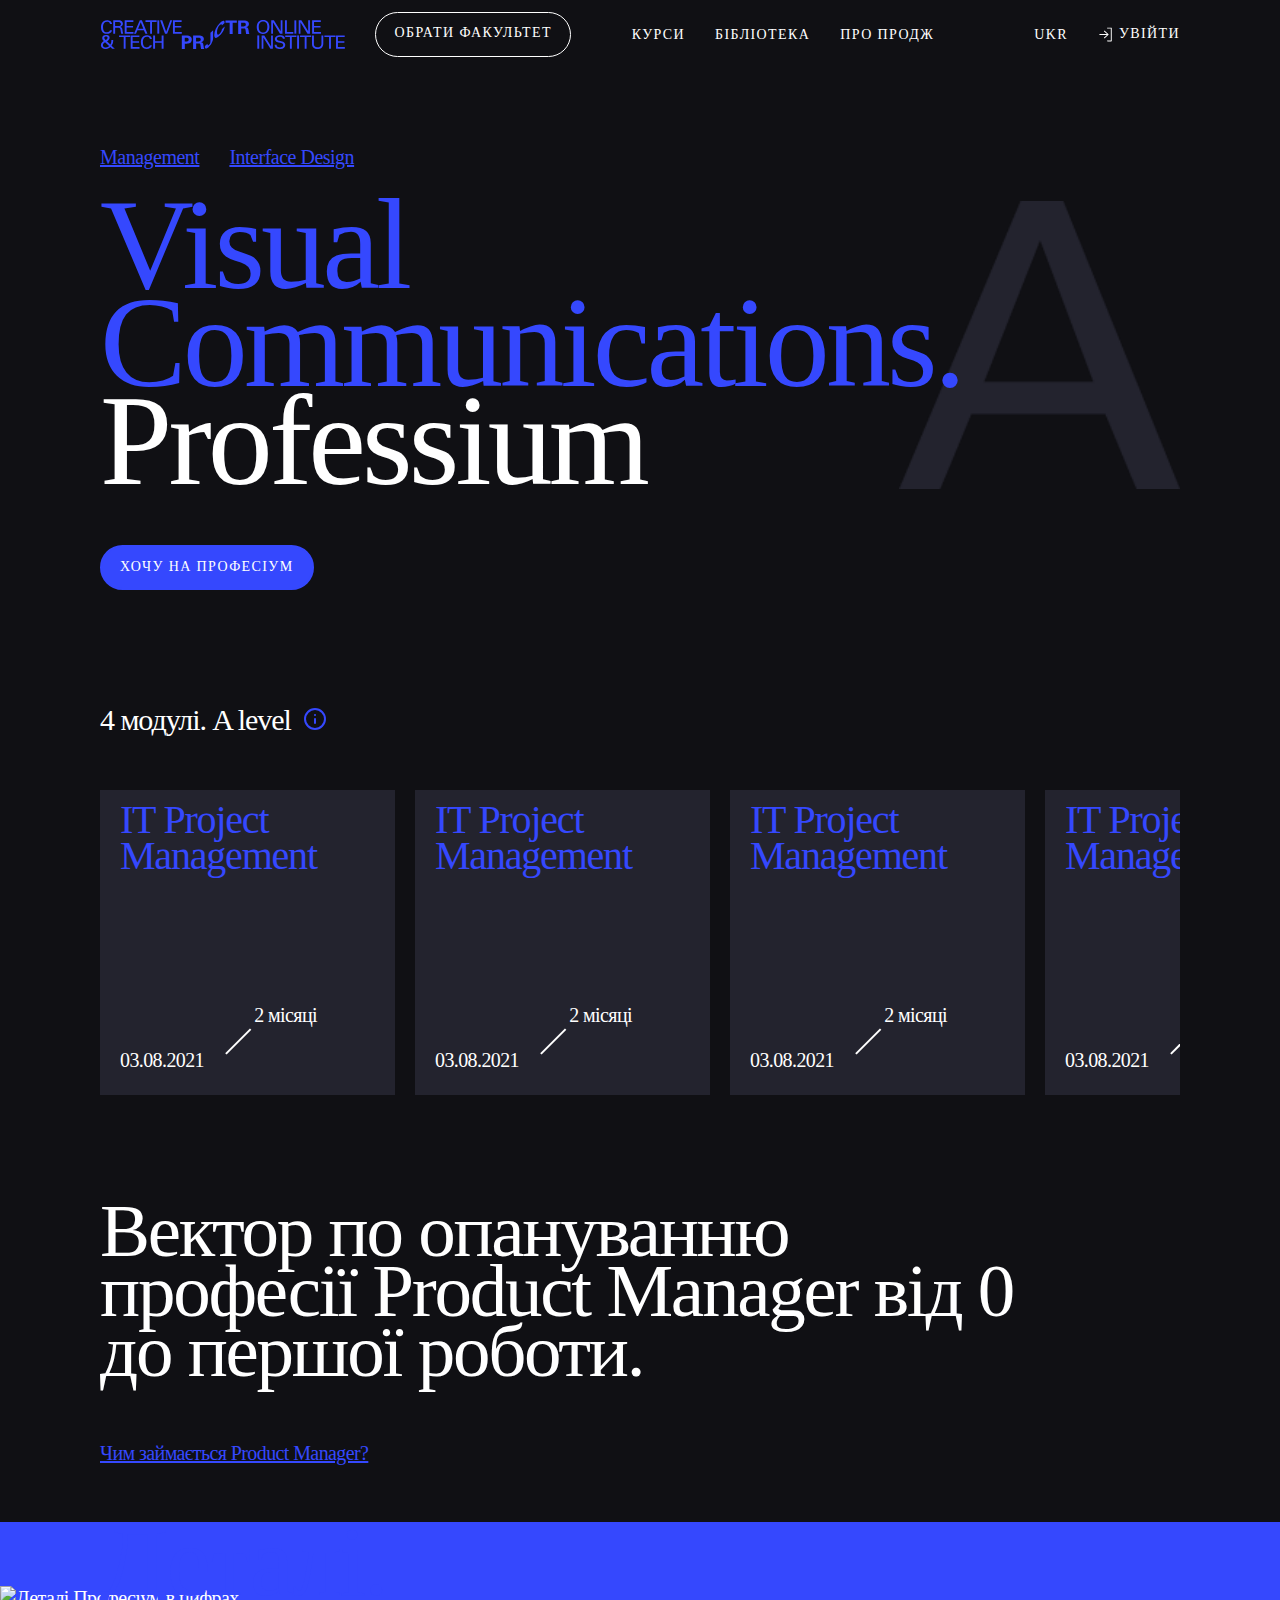
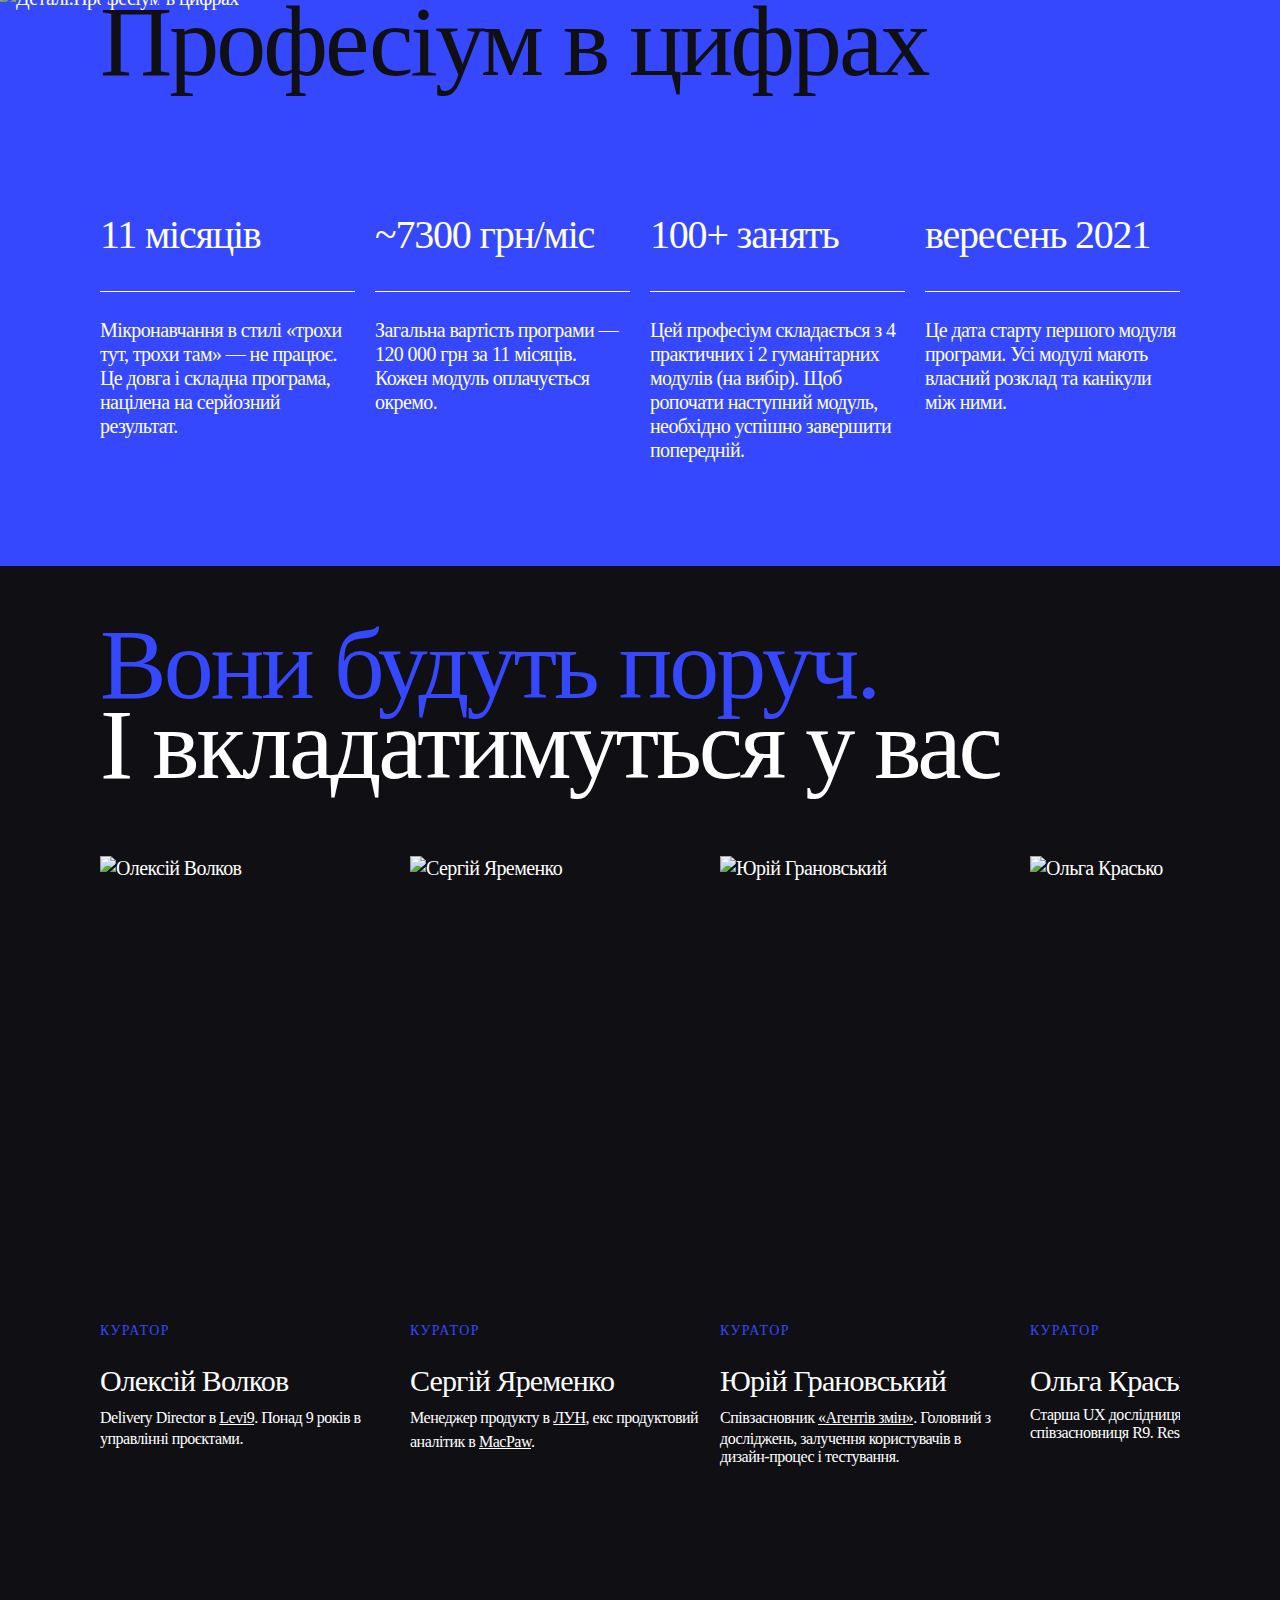
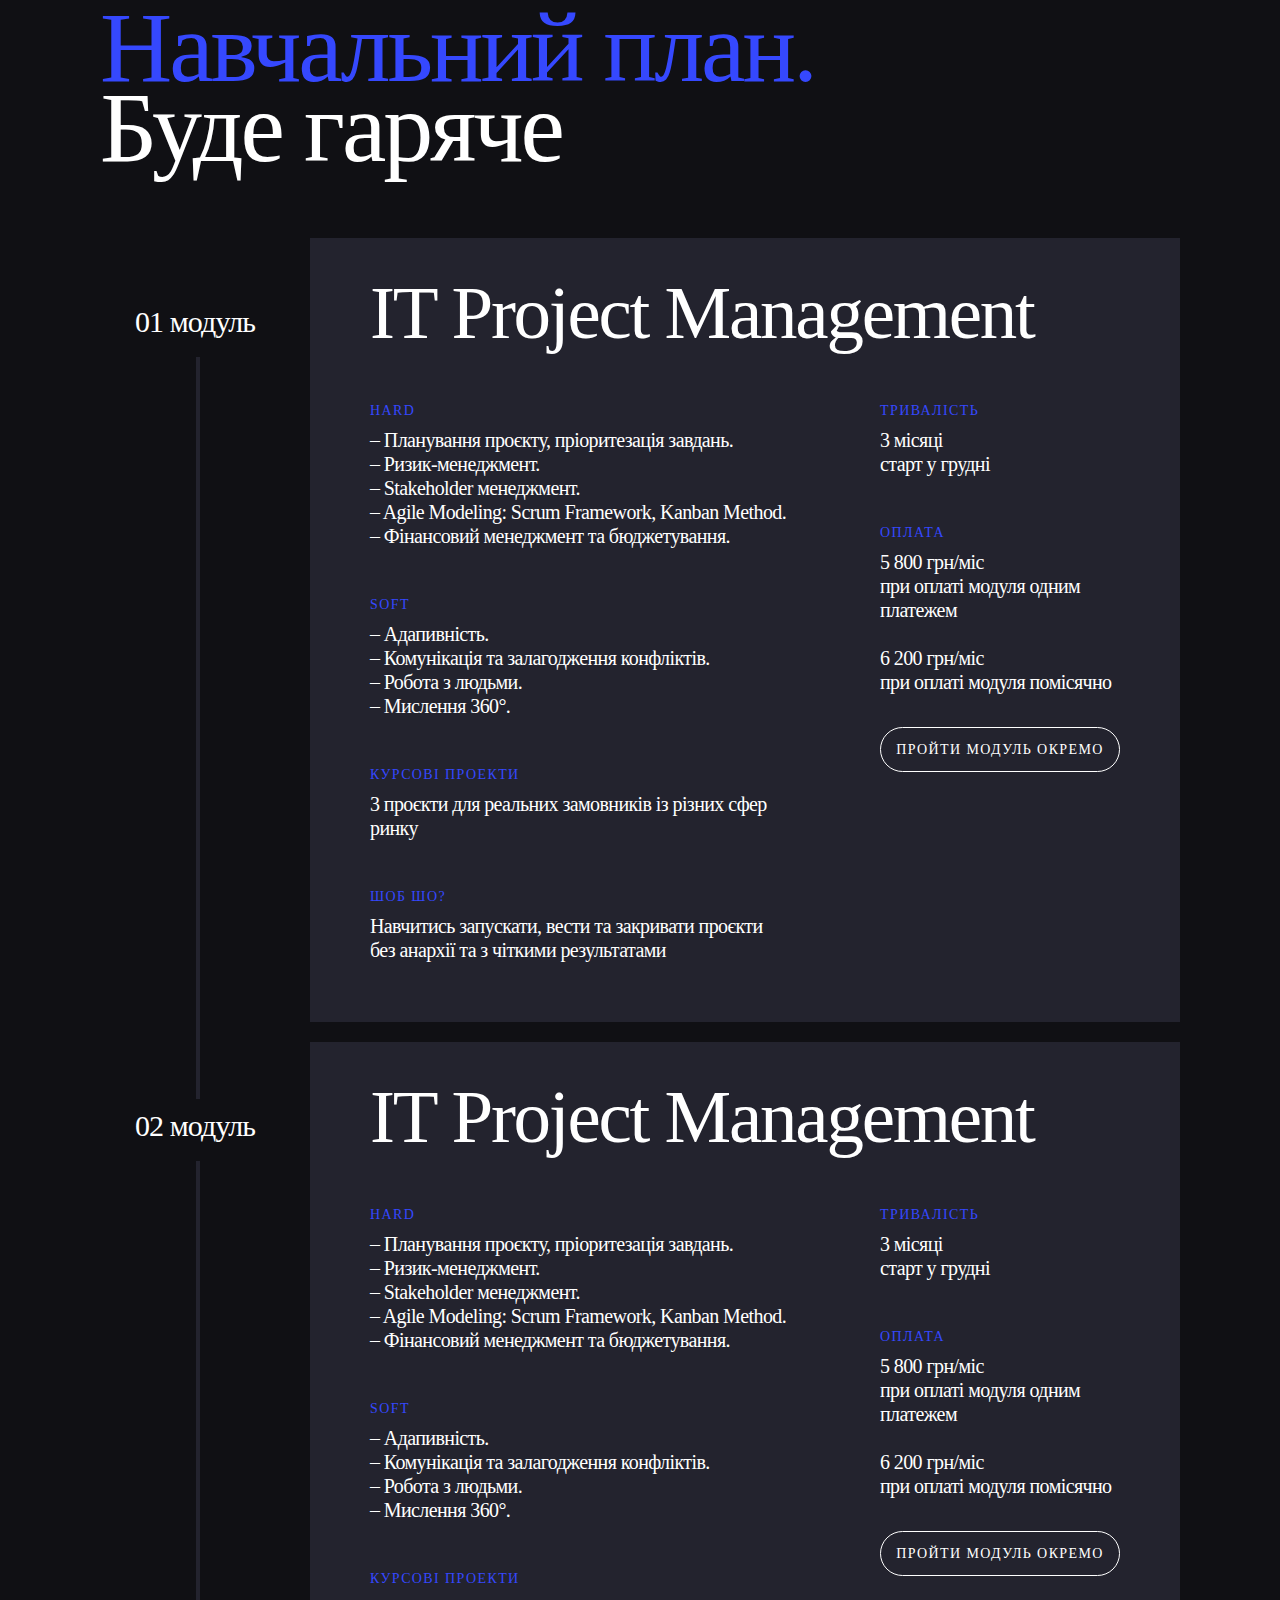
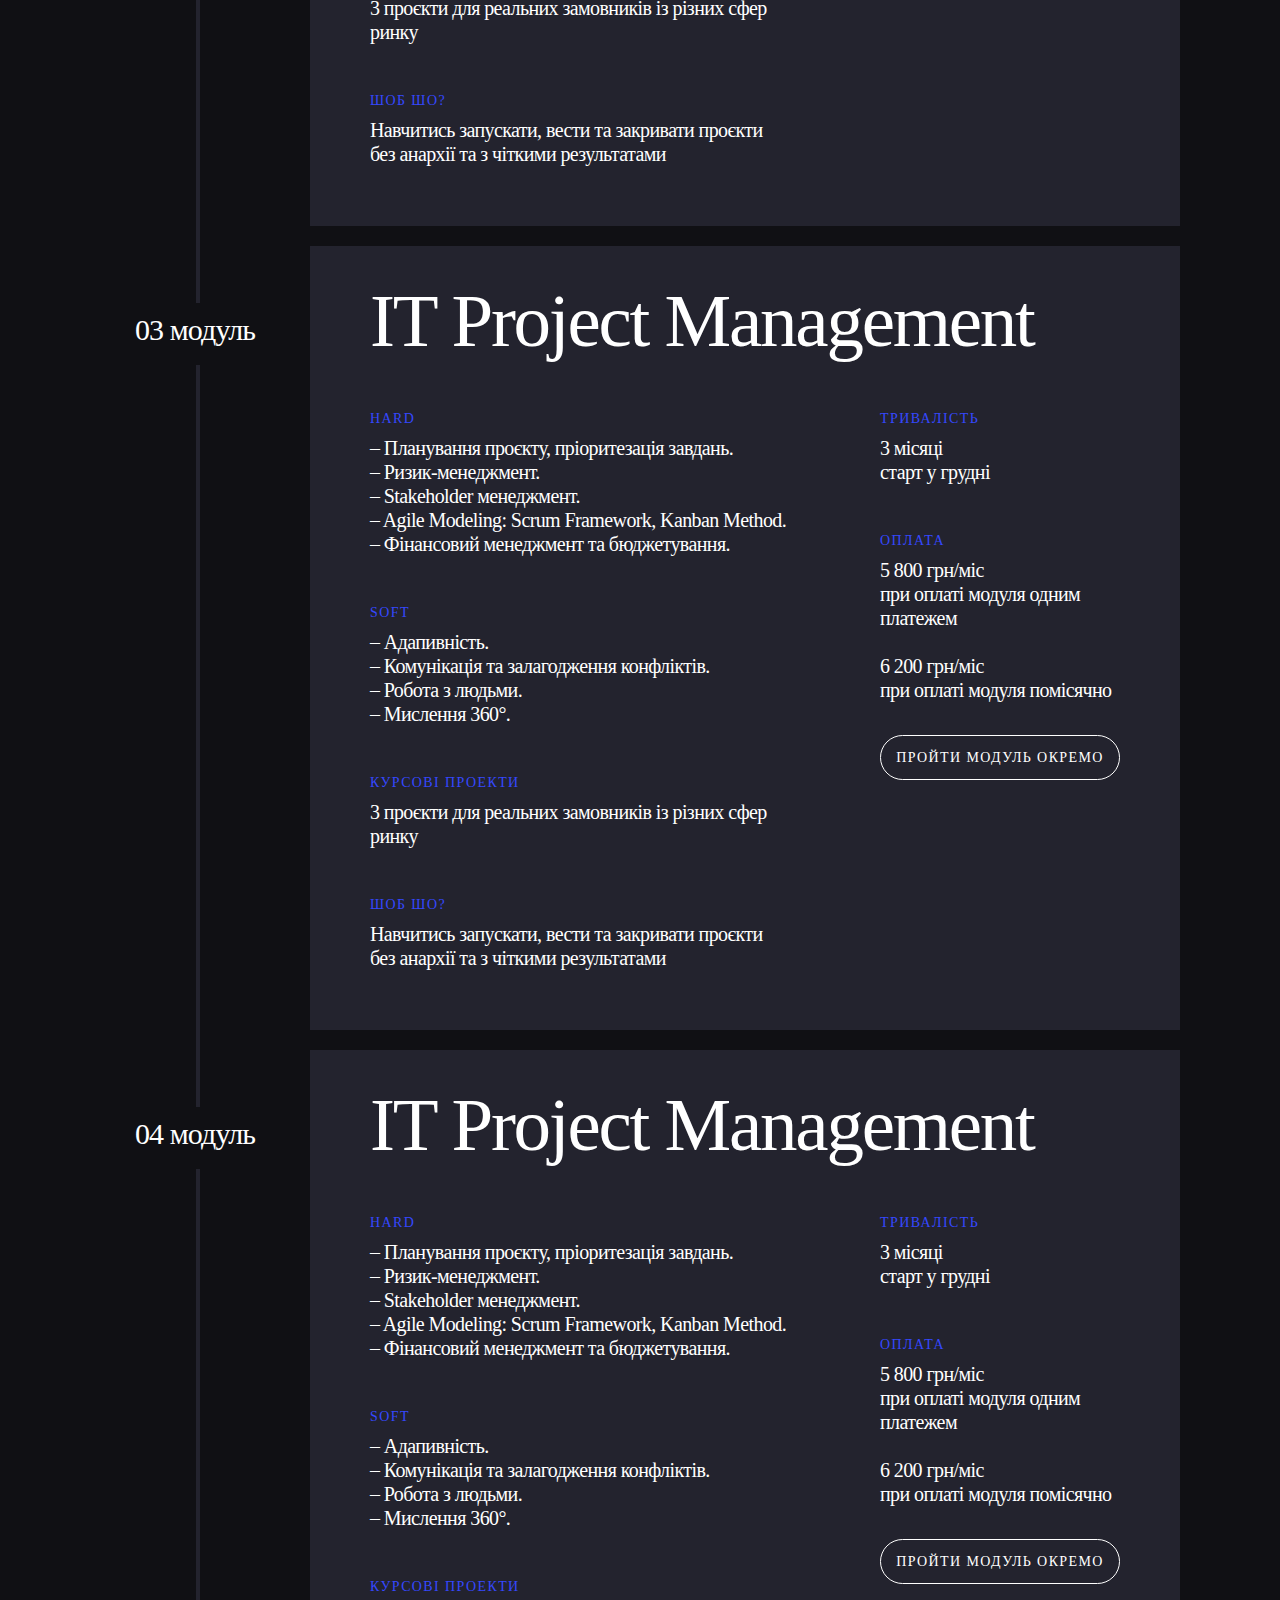
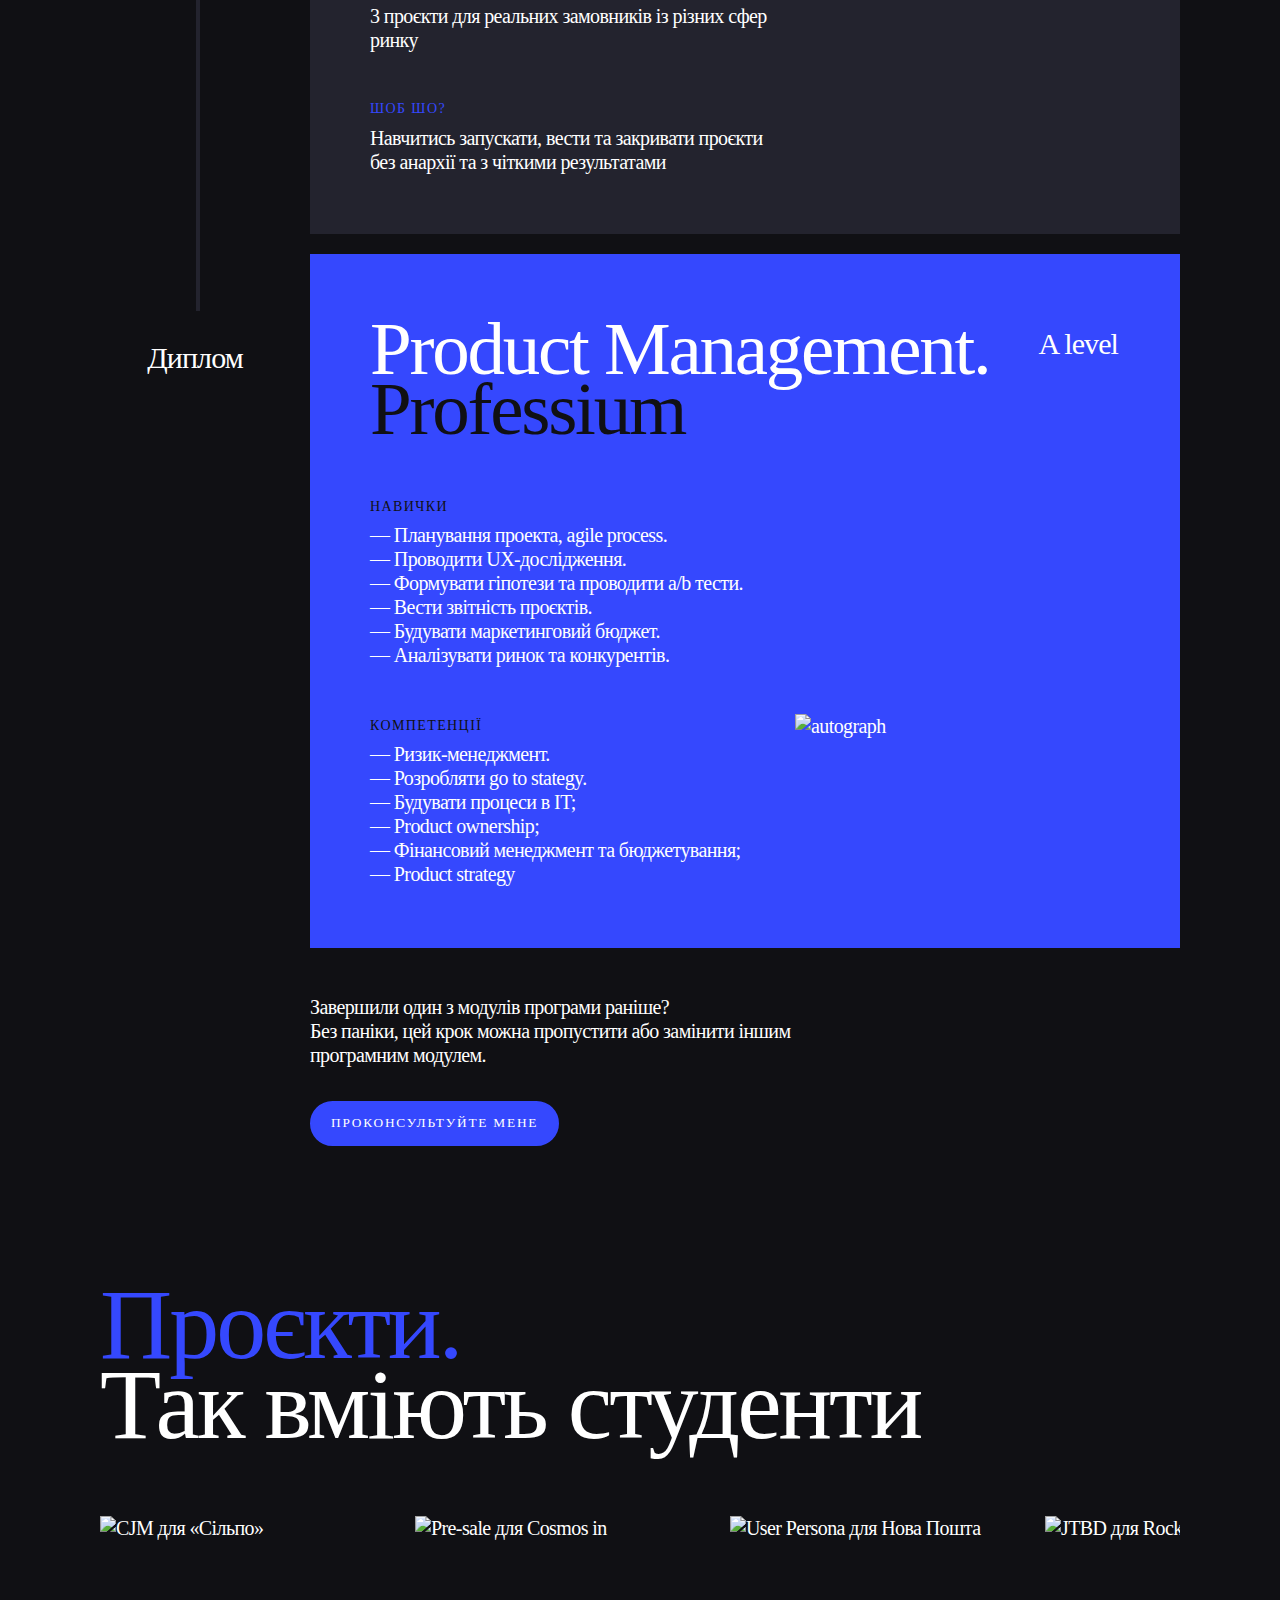
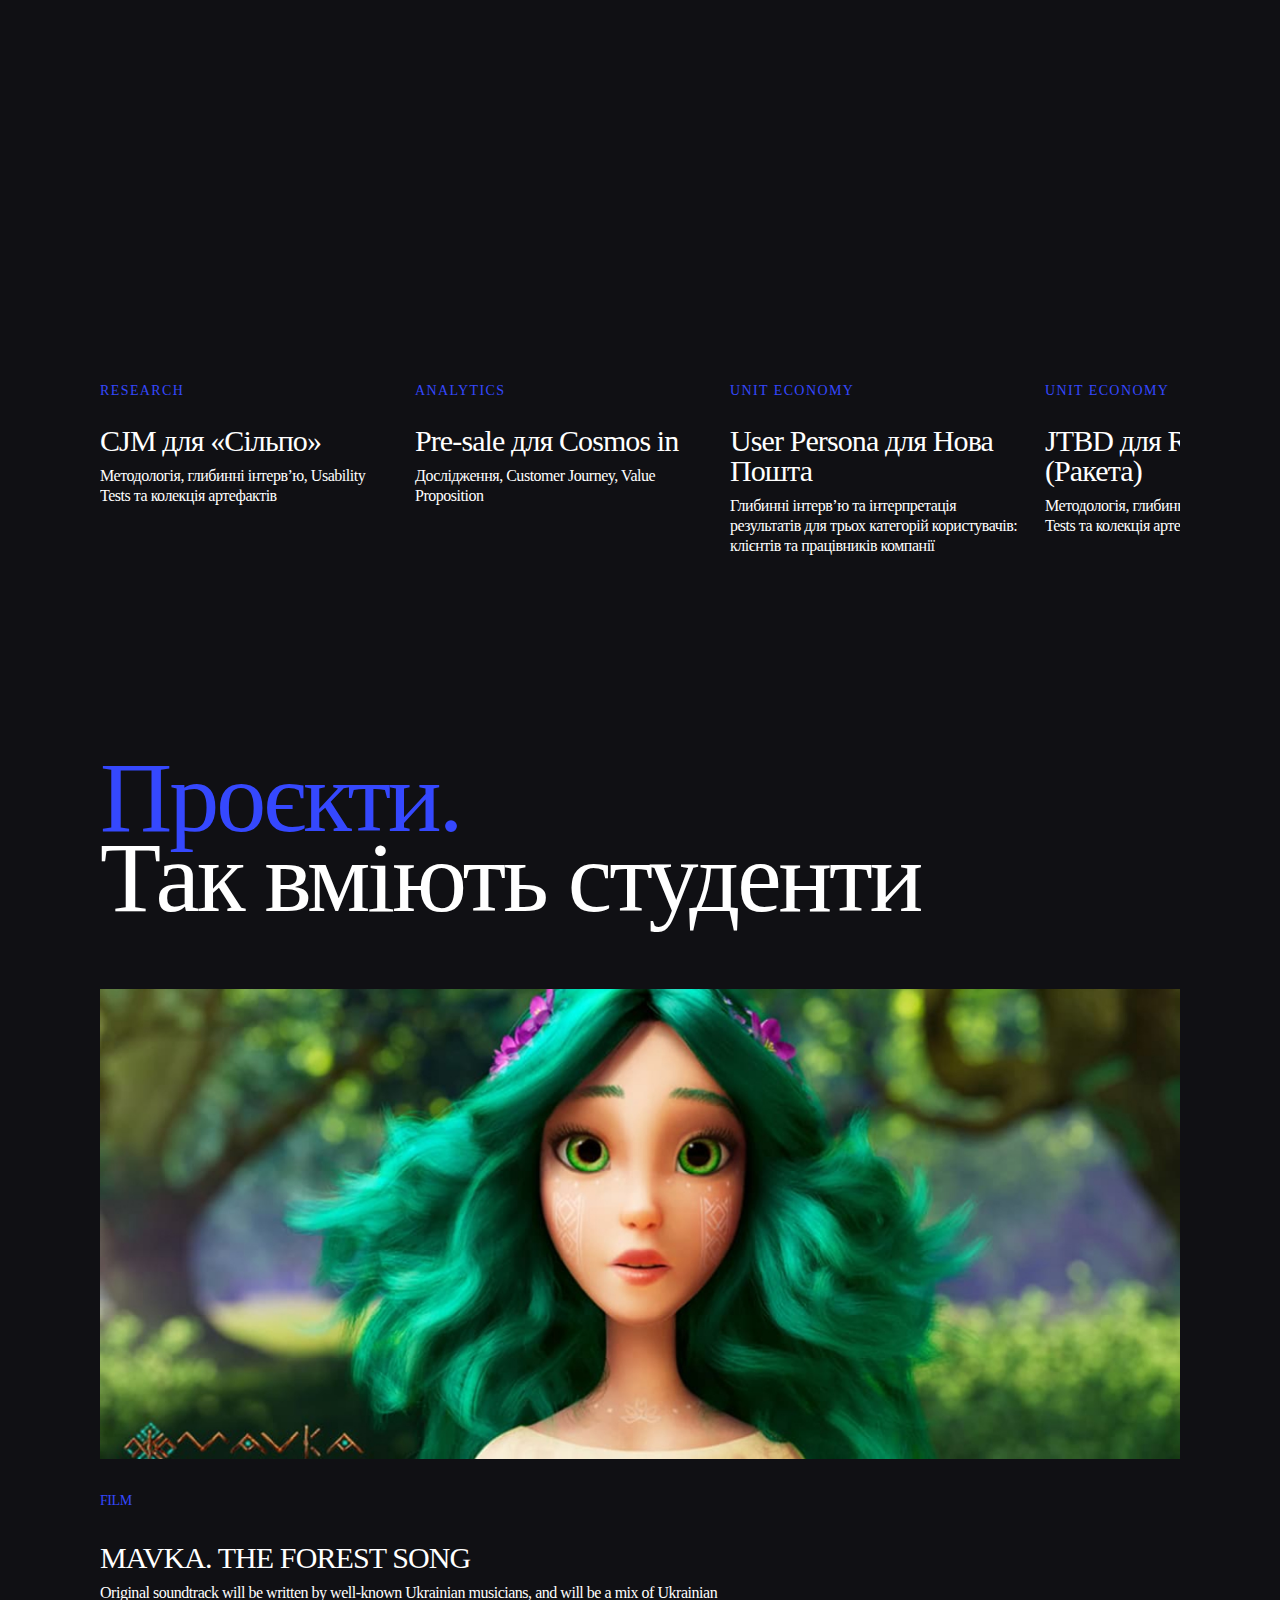
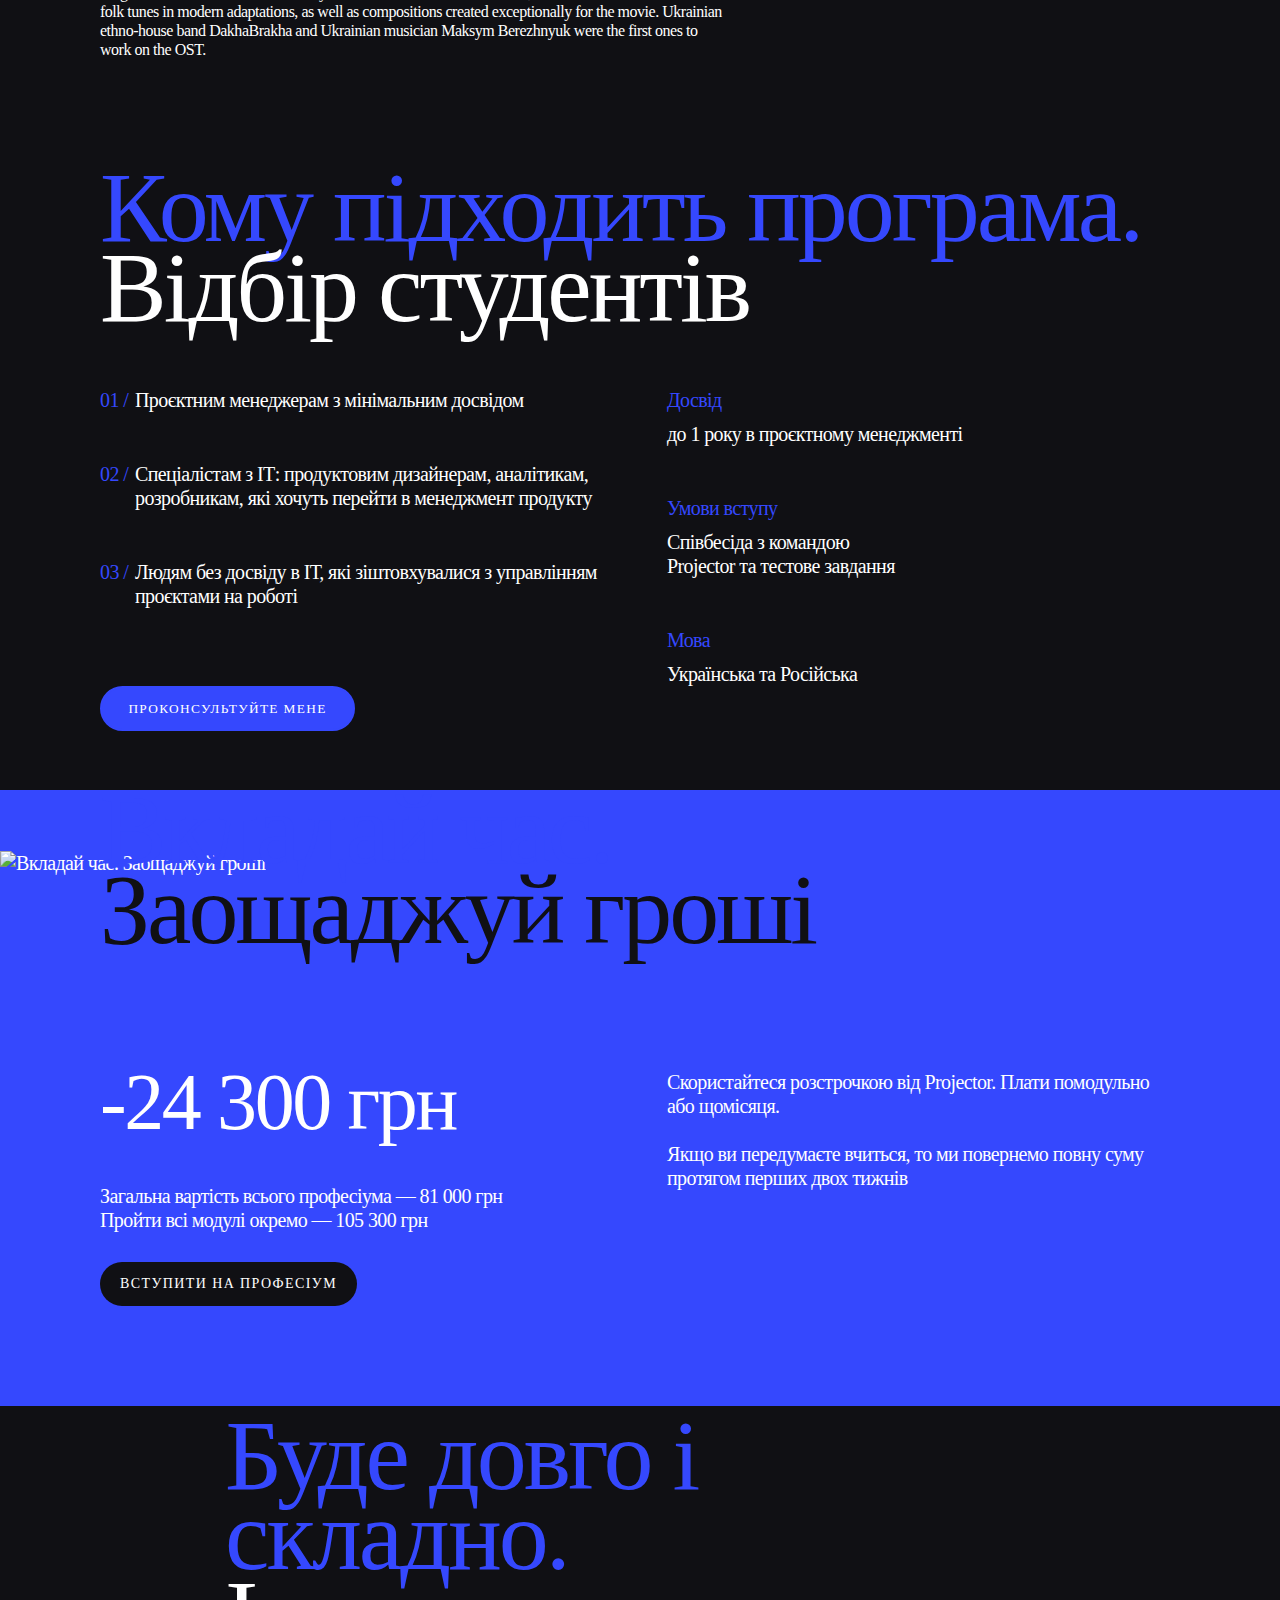
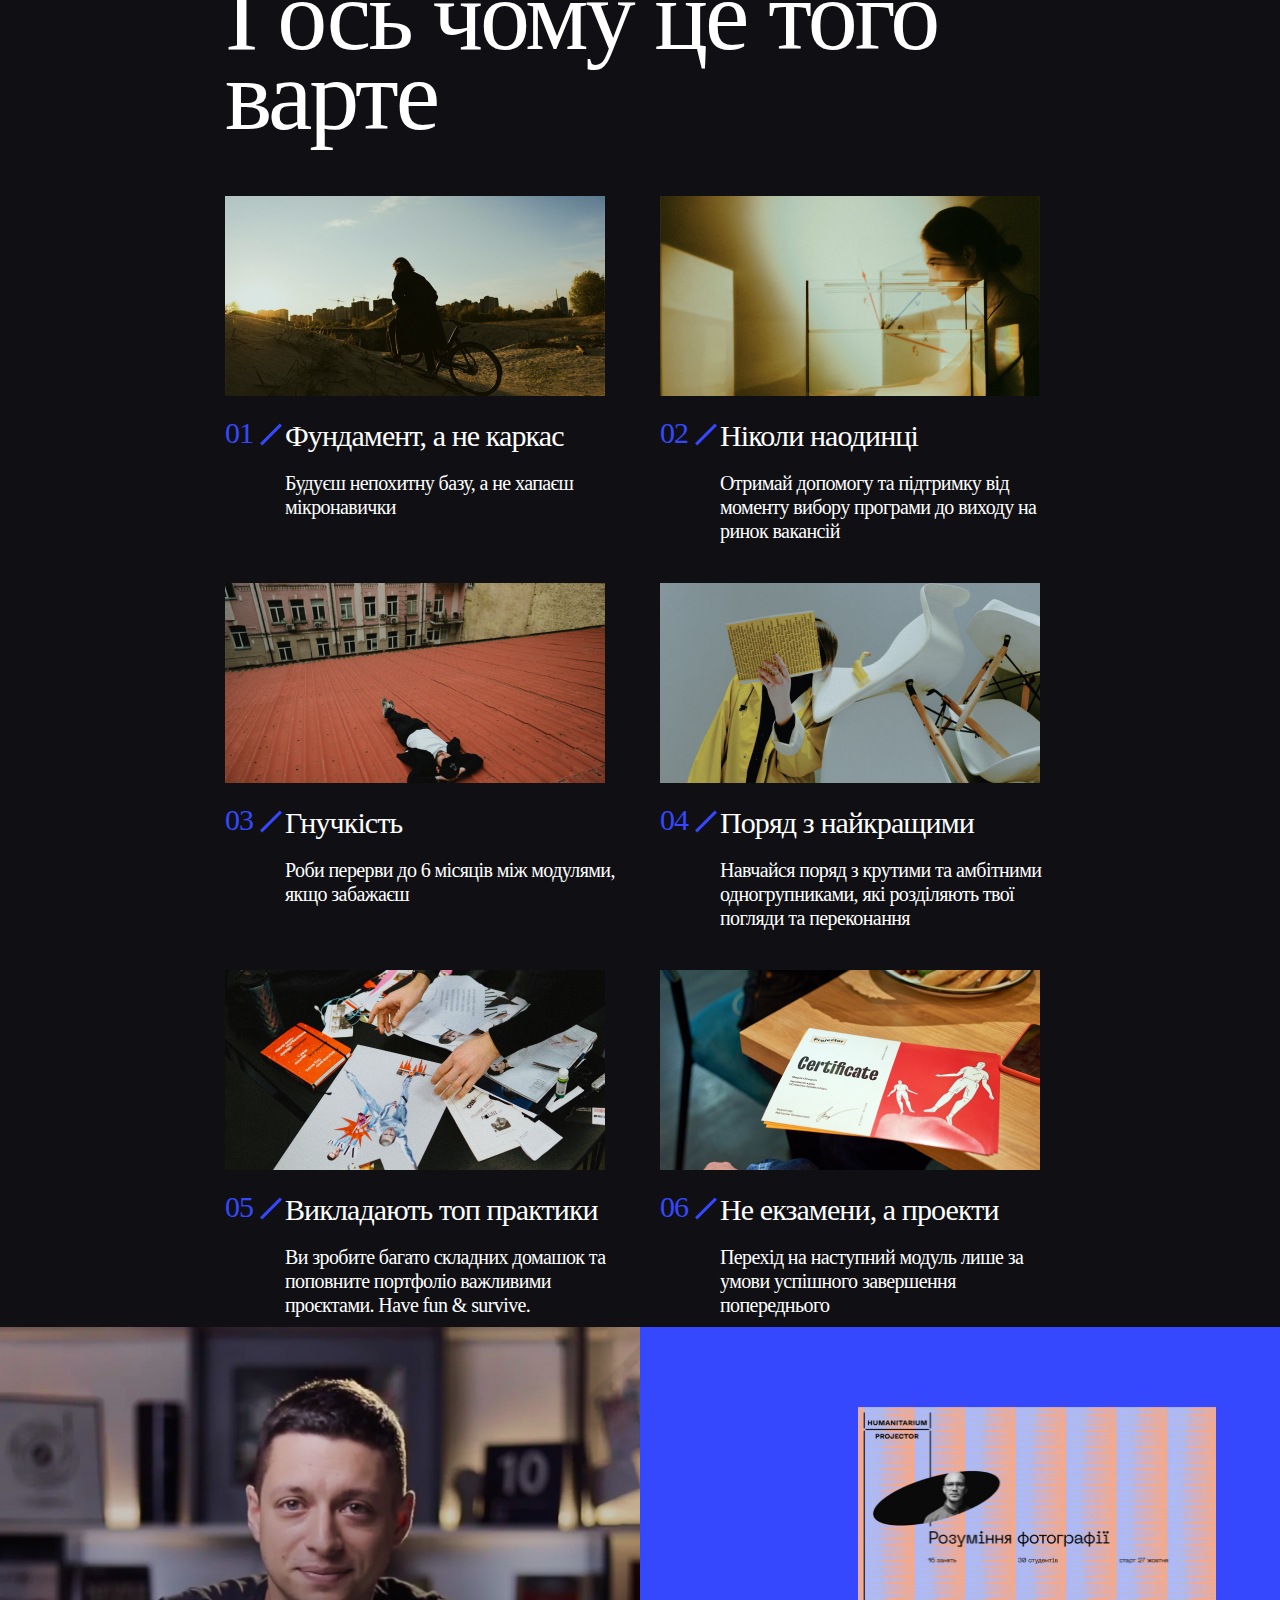
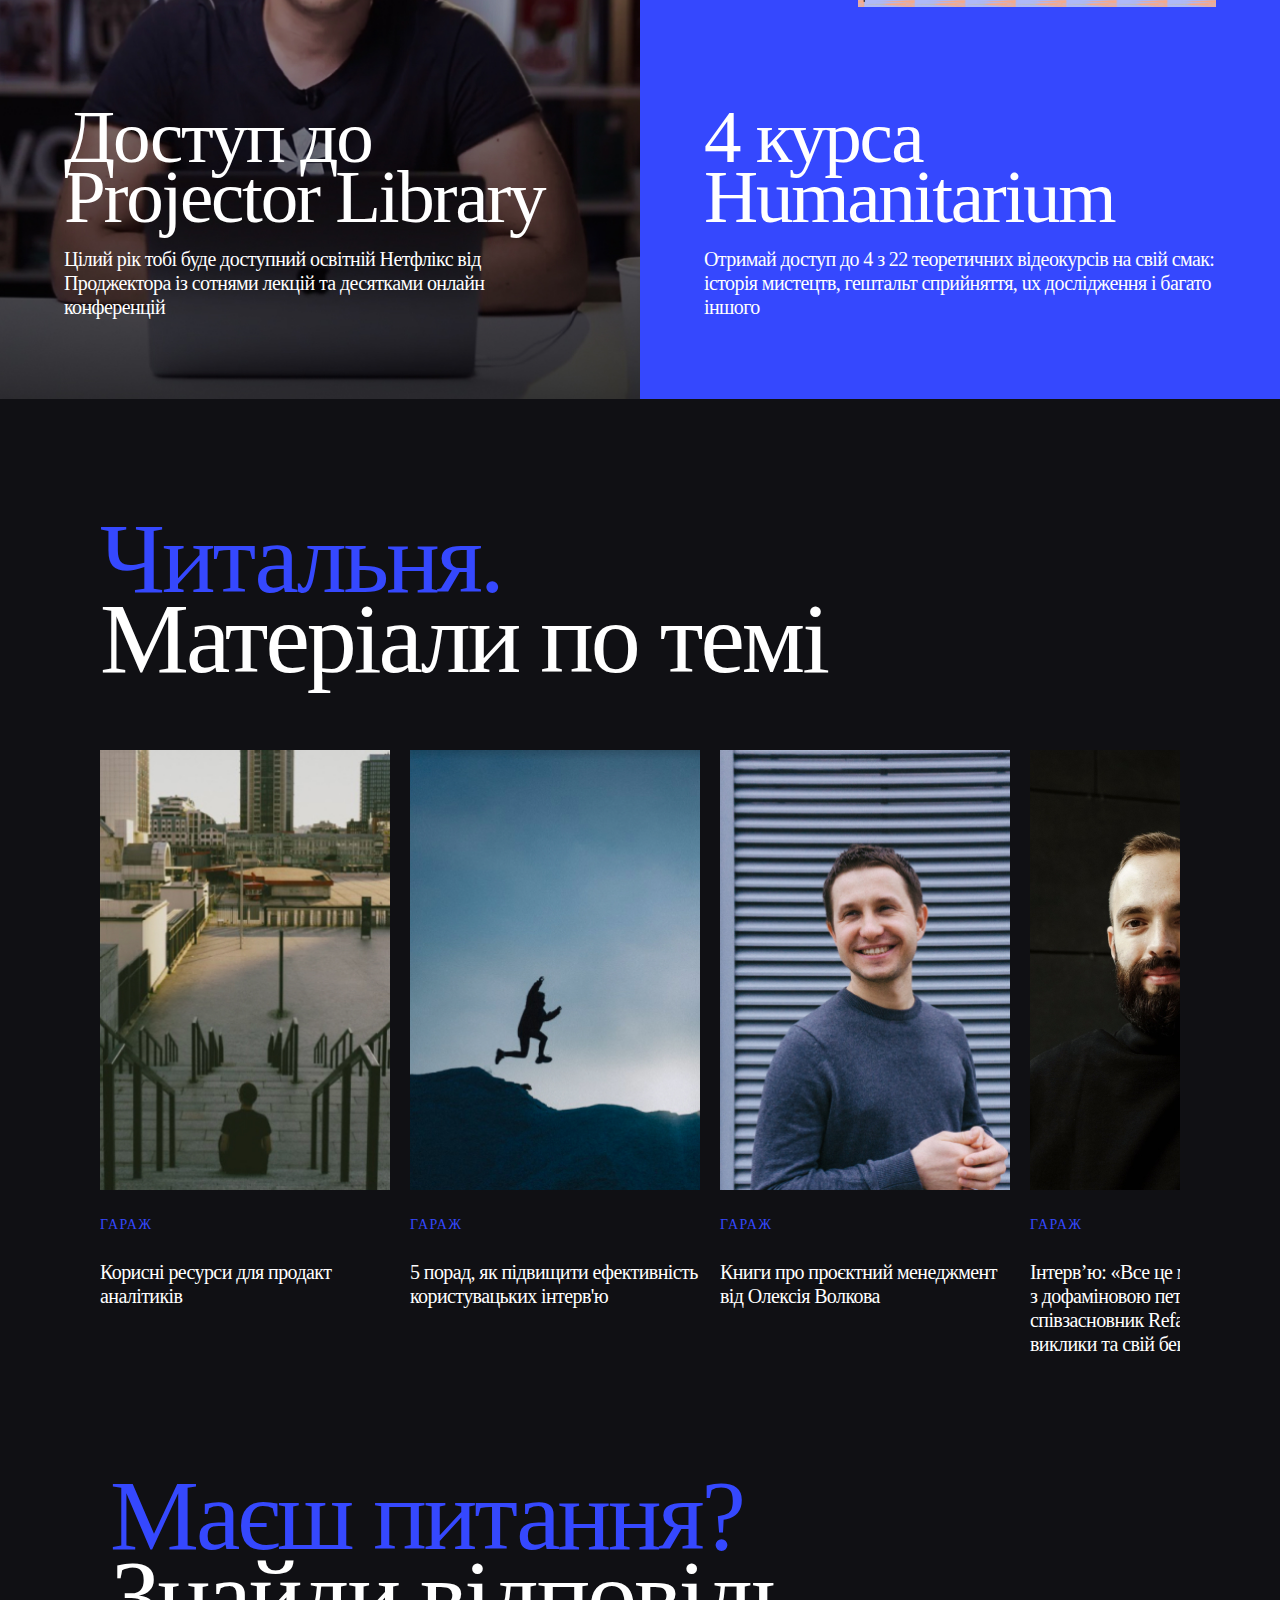
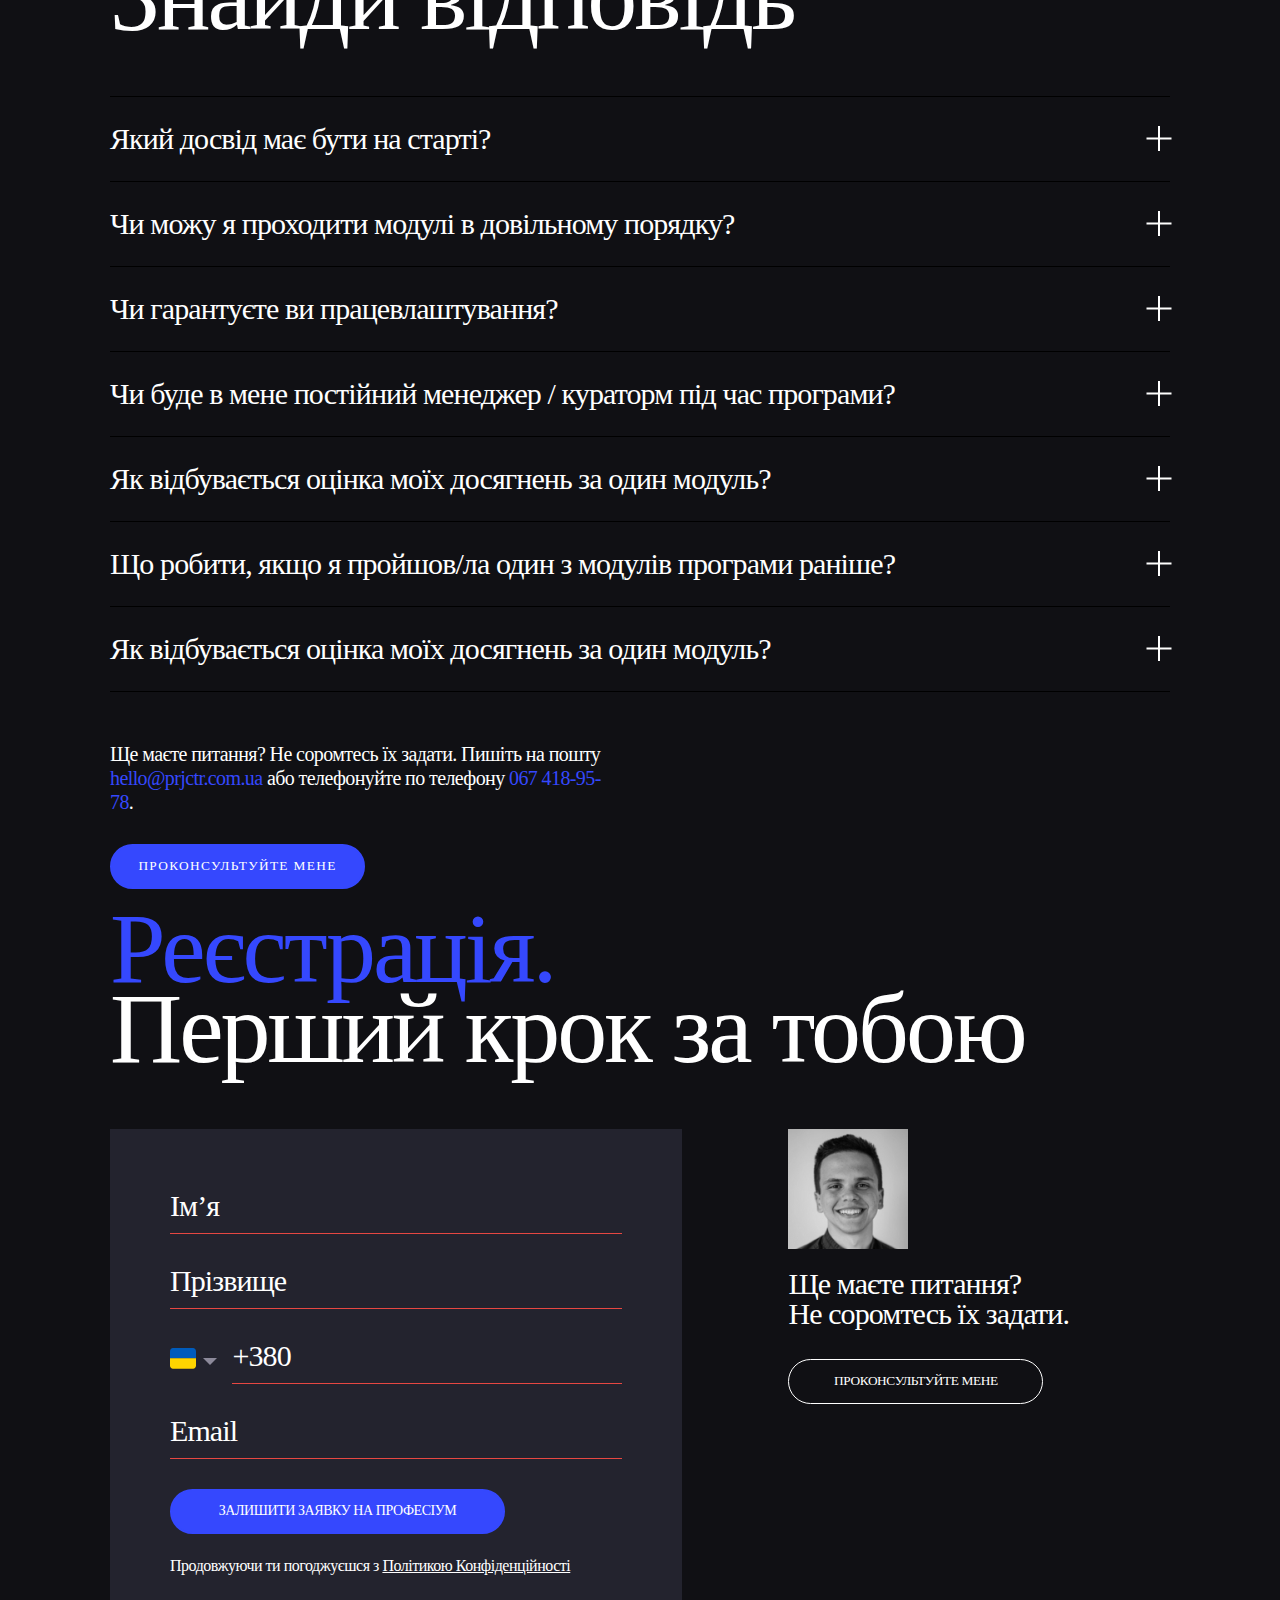
==== commit af88a14e: "Fix to PP" ====
--- a/index.html
+++ b/index.html
@@ -109,7 +109,7 @@
 
          <div class="amount_modules">
 
-            <p class="amount_modules_text">4 модулі. A level</p>
+            <h5 class="amount_modules_text">4 модулі. A level</h5>
 
             <a href="#"><svg width="22" height="22" class="amount_modules_info" viewBox="0 0 22 22" fill="none">
                   <path
@@ -124,7 +124,7 @@
             <div class="modules_list_item">
 
                <a href="#module1">
-                  <p class="modules_list_item_title">IT Project Management</p>
+                  <h4 class="modules_list_item_title">IT Project Management</h4>
                </a>
 
                <div class="modules_list_item_time">
@@ -139,7 +139,7 @@
             <div class="modules_list_item">
 
                <a href="#module2">
-                  <p class="modules_list_item_title">IT Project Management</p>
+                  <h4 class="modules_list_item_title">IT Project Management</h4>
                </a>
 
                <div class="modules_list_item_time">
@@ -154,7 +154,7 @@
             <div class="modules_list_item">
 
                <a href="#module3">
-                  <p class="modules_list_item_title">IT Project Management</p>
+                  <h4 class="modules_list_item_title">IT Project Management</h4>
                </a>
 
                <div class="modules_list_item_time">
@@ -169,7 +169,7 @@
             <div class="modules_list_item">
 
                <a href="#module4">
-                  <p class="modules_list_item_title">IT Project Management</p>
+                  <h4 class="modules_list_item_title">IT Project Management</h4>
                </a>
 
                <div class="modules_list_item_time">
@@ -210,7 +210,7 @@
 
                <div class="advantages_list_item">
 
-                  <p class="advantages_list_item_title">11 мicяцiв</p>
+                  <h4 class="advantages_list_item_title">11 мicяцiв</h4>
 
                   <p class="advantages_list_item_text">Мікронавчання в стилі «трохи тут, трохи там» — не працює. Це
                      довга і складна програма, націлена на серйозний результат.</p>
@@ -219,7 +219,7 @@
 
                <div class="advantages_list_item">
 
-                  <p class="advantages_list_item_title">~7300 грн/мic</p>
+                  <h4 class="advantages_list_item_title">~7300 грн/мic</h4>
 
                   <p class="advantages_list_item_text">Загальна вартість програми — 120 000 грн за 11 місяців. <br>
                      Кожен
@@ -229,7 +229,7 @@
 
                <div class="advantages_list_item">
 
-                  <p class="advantages_list_item_title">100+ занять</p>
+                  <h4 class="advantages_list_item_title">100+ занять</h4>
 
                   <p class="advantages_list_item_text">Цей професіум складається з 4 практичних і 2 гуманітарних модулів
                      (на вибір). Щоб ропочати наступний модуль, необхідно успішно завершити попередній.</p>
@@ -238,7 +238,7 @@
 
                <div class="advantages_list_item">
 
-                  <p class="advantages_list_item_title">вересень 2021</p>
+                  <h4 class="advantages_list_item_title">вересень 2021</h4>
 
                   <p class="advantages_list_item_text">Це дата старту першого модуля програми. Усі модулі мають власний
                      розклад та канікули між ними.</p>
@@ -268,7 +268,7 @@
                <p class="curators_item_position">Куратор</p>
 
                <a href="#" target="_blank">
-                  <p class="curators_item_name">Олексій Волков</p>
+                  <h5 class="curators_item_name">Олексій Волков</h5>
                </a>
 
                <p class="curators_item_about">Delivery Director в <u>Levi9</u>. Понад 9 років в управлінні проєктами.
@@ -284,7 +284,7 @@
                <p class="curators_item_position">Куратор</p>
 
                <a href="#" target="_blank">
-                  <p class="curators_item_name">Сергій Яременко</p>
+                  <h5 class="curators_item_name">Сергій Яременко</h5>
                </a>
 
                <p class="curators_item_about">Менеджер продукту в <u>ЛУН</u>, екс продуктовий аналітик в <u>MacPaw</u>.
@@ -300,7 +300,7 @@
                <p class="curators_item_position">Куратор</p>
 
                <a href="#" target="_blank">
-                  <p class="curators_item_name">Юрій Грановський</p>
+                  <h5 class="curators_item_name">Юрій Грановський</h5>
                </a>
 
                <p class="curators_item_about">Співзасновник <u>«Агентів змін»</u>. Головний з досліджень, залучення
@@ -315,7 +315,7 @@
                <p class="curators_item_position">Куратор</p>
 
                <a href="#" target="_blank">
-                  <p class="curators_item_name">Ольга Красько</p>
+                  <h5 class="curators_item_name">Ольга Красько</h5>
                </a>
 
                <p class="curators_item_about">Cтарша UX дослідниця в OLX Group, співзасновниця R9. Research Community.
@@ -330,7 +330,7 @@
                <p class="curators_item_position">Куратор</p>
 
                <a href="#" target="_blank">
-                  <p class="curators_item_name">Віктор Бусь</p>
+                  <h5 class="curators_item_name">Віктор Бусь</h5>
                </a>
 
                <p class="curators_item_about">Head of Marketing в <u>Restream</u>.</p>
@@ -353,11 +353,11 @@
 
             <div class="curriculum_item" id="module1">
 
-               <p class="curriculum_item_module">01 модуль</p>
+               <h5 class="curriculum_item_module">01 модуль</h5>
 
                <div class="curriculum_item_description">
 
-                  <h2 class="curriculum_item_description_title">IT Project Management</h2>
+                  <h3 class="curriculum_item_description_title">IT Project Management</h3>
 
                   <div class="curriculum_item_description_text">
 
@@ -423,10 +423,10 @@
 
                            <p class="curriculum_item_description_subtitle">Оплата</p>
 
-                           <p>5 800 грн/міс
+                           <p>5 800 грн/міс<br>
                               при оплаті модуля одним платежем
                               <br><br>
-                              6 200 грн/міс
+                              6 200 грн/міс<br>
                               при оплаті модуля помісячно
                            </p>
 
@@ -444,11 +444,11 @@
 
             <div class="curriculum_item" id="module2">
 
-               <p class="curriculum_item_module">02 модуль</p>
+               <h5 class="curriculum_item_module">02 модуль</h5>
 
                <div class="curriculum_item_description">
 
-                  <h2 class="curriculum_item_description_title">IT Project Management</h2>
+                  <h3 class="curriculum_item_description_title">IT Project Management</h3>
 
                   <div class="curriculum_item_description_text">
 
@@ -514,10 +514,10 @@
 
                            <p class="curriculum_item_description_subtitle">Оплата</p>
 
-                           <p>5 800 грн/міс
+                           <p>5 800 грн/міс<br>
                               при оплаті модуля одним платежем
                               <br><br>
-                              6 200 грн/міс
+                              6 200 грн/міс<br>
                               при оплаті модуля помісячно
                            </p>
 
@@ -535,11 +535,11 @@
 
             <div class="curriculum_item" id="module3">
 
-               <p class="curriculum_item_module">03 модуль</p>
+               <h5 class="curriculum_item_module">03 модуль</h5>
 
                <div class="curriculum_item_description">
 
-                  <h2 class="curriculum_item_description_title">IT Project Management</h2>
+                  <h3 class="curriculum_item_description_title">IT Project Management</h3>
 
                   <div class="curriculum_item_description_text">
 
@@ -605,10 +605,10 @@
 
                            <p class="curriculum_item_description_subtitle">Оплата</p>
 
-                           <p>5 800 грн/міс
+                           <p>5 800 грн/міс<br>
                               при оплаті модуля одним платежем
                               <br><br>
-                              6 200 грн/міс
+                              6 200 грн/міс<br>
                               при оплаті модуля помісячно
                            </p>
 
@@ -626,11 +626,11 @@
 
             <div class="curriculum_item" id="module4">
 
-               <p class="curriculum_item_module">04 модуль</p>
+               <h5 class="curriculum_item_module">04 модуль</h5>
 
                <div class="curriculum_item_description">
 
-                  <h2 class="curriculum_item_description_title">IT Project Management</h2>
+                  <h3 class="curriculum_item_description_title">IT Project Management</h3>
 
                   <div class="curriculum_item_description_text">
 
@@ -696,10 +696,10 @@
 
                            <p class="curriculum_item_description_subtitle">Оплата</p>
 
-                           <p>5 800 грн/міс
+                           <p>5 800 грн/міс<br>
                               при оплаті модуля одним платежем
                               <br><br>
-                              6 200 грн/міс
+                              6 200 грн/міс<br>
                               при оплаті модуля помісячно
                            </p>
 
@@ -717,18 +717,18 @@
 
             <div class="curriculum_item_diploma">
 
-               <p class="curriculum_item_module">Диплом</p>
+               <h5 class="curriculum_item_module">Диплом</h5>
 
                <div class="curriculum_item_diploma_container">
                   <div class="curriculum_item_diploma_description">
 
                      <div class="curriculum_item_diploma_description_header">
 
-                        <h2 class="curriculum_item_diploma_description_title">Product Management. <br>
+                        <h3 class="curriculum_item_diploma_description_title">Product Management. <br>
                            <span>Professium</span>
-                        </h2>
-
-                        <p class="curriculum_item_diploma_description_level">A level</p>
+                        </h3>
+
+                        <h5 class="curriculum_item_diploma_description_level">A level</h5>
 
                      </div>
 
@@ -775,11 +775,11 @@
 
                   </div>
 
-                  <p class="curriculum_item_attention">Успішно пройшли один з модулів програми раніше? Без
-                     паніки, цей крок можна пропустити або замінити
-                     іншим програмним модулем.</p>
-
-                  <button class="curriculum_item_join">Вступити</button>
+                  <p class="curriculum_item_attention">Завершили один з модулів програми раніше? <br> Без паніки, цей
+                     крок
+                     можна пропустити або замінити іншим програмним модулем.</p>
+
+                  <button class="curriculum_item_join">Проконсультуйте мене</button>
 
                </div>
 
@@ -798,7 +798,7 @@
 
          <h2 class="students_projects_title"><span>Проєкти.</span> <br> Так вміють студенти</h2>
 
-         <div class="students_projects_list mt50">
+         <div class="students_projects_list">
 
             <div class="students_projects_item">
 
@@ -807,7 +807,7 @@
 
                <p class="students_projects_item_position">Research</p>
 
-               <p class="students_projects_item_name">CJM для «Сільпо»</p>
+               <h5 class="students_projects_item_name">CJM для «Сільпо»</h5>
 
                <p class="students_projects_item_about">Методологія, глибинні інтерв’ю, Usability Tests та колекція
                   артефактів</p>
@@ -821,7 +821,7 @@
 
                <p class="students_projects_item_position">Analytics</p>
 
-               <p class="students_projects_item_name">Pre-sale для Cosmos in</p>
+               <h5 class="students_projects_item_name">Pre-sale для Cosmos in</h5>
 
                <p class="students_projects_item_about">Дослідження, Customer Journey, Value Proposition</p>
 
@@ -834,7 +834,7 @@
 
                <p class="students_projects_item_position">Unit Economy</p>
 
-               <p class="students_projects_item_name">User Persona для Нова Пошта</p>
+               <h5 class="students_projects_item_name">User Persona для Нова Пошта</h5>
 
                <p class="students_projects_item_about">Глибинні інтерв’ю та інтерпретація результатів для трьох
                   категорій користувачів: клієнтів та працівників компанії</p>
@@ -848,7 +848,7 @@
 
                <p class="students_projects_item_position">Unit Economy</p>
 
-               <p class="students_projects_item_name">JTBD для Rocket (Ракета)</p>
+               <h5 class="students_projects_item_name">JTBD для Rocket (Ракета)</h5>
 
                <p class="students_projects_item_about">Методологія, глибинні інтерв’ю, Usability Tests та колекція
                   артефактів</p>
@@ -867,7 +867,7 @@
 
          <h2 class="students_projects2_title"><span>Проєкти.</span> <br> Так вміють студенти</h2>
 
-         <div class="students_projects2_list mt50">
+         <div class="students_projects2_list">
 
             <div class="students_projects2_item">
 
@@ -876,7 +876,7 @@
 
                <p class="students_projects2_item_position">Film</p>
 
-               <p class="students_projects2_item_name">MAVKA. THE FOREST SONG</p>
+               <h5 class="students_projects2_item_name">MAVKA. THE FOREST SONG</h5>
 
                <p class="students_projects2_item_about">Original soundtrack will be written by well-known Ukrainian
                   musicians, and will be a mix of Ukrainian folk tunes in modern adaptations, as well as compositions
@@ -978,7 +978,7 @@
 
                <div class="saving_item">
 
-                  <p class="saving_item_amount">-24 300 грн</p>
+                  <h2 class="saving_item_amount">-24 300 грн</h2>
 
                   <p class="saving_item_price">Загальна вартість всього професіума — 81 000 грн <br> Пройти всі модулі
                      окремо — 105 300 грн</p>
@@ -1020,7 +1020,7 @@
 
                   <span class="learning_item_title_number">01</span>
 
-                  <p>Фундамент, а не каркас</p>
+                  <h5>Фундамент, а не каркас</h5>
 
                </div>
 
@@ -1037,7 +1037,7 @@
 
                   <span class="learning_item_title_number">02</span>
 
-                  <p>Ніколи наодинці</p>
+                  <h5>Ніколи наодинці</h5>
 
                </div>
 
@@ -1054,7 +1054,7 @@
 
                   <span class="learning_item_title_number">03</span>
 
-                  <p>Гнучкість</p>
+                  <h5>Гнучкість</h5>
 
                </div>
 
@@ -1071,7 +1071,7 @@
 
                   <span class="learning_item_title_number">04</span>
 
-                  <p>Поряд з найкращими</p>
+                  <h5>Поряд з найкращими</h5>
 
                </div>
 
@@ -1089,7 +1089,7 @@
 
                   <span class="learning_item_title_number">05</span>
 
-                  <p>Викладають топ практики</p>
+                  <h5>Викладають топ практики</h5>
 
                </div>
 
@@ -1107,7 +1107,7 @@
 
                   <span class="learning_item_title_number">06</span>
 
-                  <p>Не екзамени, а проекти</p>
+                  <h5>Не екзамени, а проекти</h5>
 
                </div>
 
@@ -1363,7 +1363,7 @@
 
       <div class="container">
 
-         <h2 class="other_areas_title"><span>Інші професіуми.</span> <br> Вивчай інші програми</h2>
+         <h3 class="other_areas_title"><span>Інші професіуми.</span> <br> Вивчай інші програми</h3>
 
          <div class="other_areas_list mt50">
 
@@ -1440,12 +1440,18 @@
 
          <div class="contacts_telephones">
 
-            <a href="tel:0970159272">+38 097 015 92 72</a>
-            <a href="tel:0507493577">+38 050 749 35 77</a>
-
-         </div>
-
-         <a href="mailto:hello@projector.com.ua" class="contacts_mail">hello@projector.com.ua</a>
+            <a href="tel:0970159272">
+               <h3>+38 097 015 92 72</h3>
+            </a>
+            <a href="tel:0507493577">
+               <h3>+38 050 749 35 77</h3>
+            </a>
+
+         </div>
+
+         <a href="mailto:hello@projector.com.ua" class="contacts_mail">
+            <h3>hello@projector.com.ua</h3>
+         </a>
 
          <div class="social_buttons">
 
--- a/css/styles.css
+++ b/css/styles.css
@@ -1,2175 +1 @@
-@font-face {
-  font-family: "Univers LT CYR";
-  src: url("../fonts/UniversLTCYR55Roman/font.woff") format("woff"), url("../fonts/UniversLTCYR55Roman/font.woff2") format("woff2");
-  font-weight: normal;
-  font-style: normal;
-}
-* {
-  font-family: "Univers LT CYR";
-  -moz-box-sizing: border-box;
-       box-sizing: border-box;
-  padding: 0;
-  margin: 0;
-  letter-spacing: -0.03em;
-  line-height: 24px;
-  -webkit-font-smoothing: antialiased;
-  -moz-osx-font-smoothing: grayscale;
-}
-
-html {
-  font-size: 20px;
-  scroll-behavior: smooth;
-}
-
-body {
-  background-color: #101014;
-  color: #fff;
-}
-
-h2 {
-  font-size: 100px;
-  font-weight: 400;
-  line-height: 80px;
-}
-
-h3 {
-  font-size: 75px;
-  font-weight: 400;
-  line-height: 60px;
-}
-
-a {
-  color: #3548FE;
-}
-a:hover {
-  text-decoration: none;
-}
-
-img {
-  max-width: 100%;
-  height: auto;
-}
-
-.none_list {
-  list-style: none;
-}
-
-button {
-  cursor: pointer;
-}
-
-.container {
-  max-width: 1440px;
-  margin: 0 auto;
-  padding: 0 100px;
-}
-
-.header {
-  padding: 12px 0 13px;
-  display: -webkit-box;
-  display: -webkit-flex;
-  display: -moz-box;
-  display: -ms-flexbox;
-  display: flex;
-  -webkit-box-pack: justify;
-  -webkit-justify-content: space-between;
-     -moz-box-pack: justify;
-      -ms-flex-pack: justify;
-          justify-content: space-between;
-  -webkit-box-align: center;
-  -webkit-align-items: center;
-     -moz-box-align: center;
-      -ms-flex-align: center;
-          align-items: center;
-}
-.header .header_part1 {
-  display: -ms-grid;
-  display: grid;
-  grid-auto-flow: column;
-  grid-gap: 30px;
-  -webkit-box-align: center;
-  -webkit-align-items: center;
-     -moz-box-align: center;
-      -ms-flex-align: center;
-          align-items: center;
-}
-.header .header_part1 .header_logo img {
-  max-width: 245px;
-  display: block;
-}
-.header .header_part1 .choose_faculty {
-  text-transform: uppercase;
-  font-size: 14px;
-  padding: 14px 18.5px 17px;
-  height: 45px;
-  background: transparent;
-  border: 1px solid #fff;
-  -moz-border-radius: 50px;
-       border-radius: 50px;
-  color: #fff;
-  -webkit-transition: all 0.4s;
-  -o-transition: all 0.4s;
-  -moz-transition: all 0.4s;
-  transition: all 0.4s;
-  letter-spacing: 0.1em;
-  line-height: 14px;
-  display: -webkit-box;
-  display: -webkit-flex;
-  display: -moz-box;
-  display: -ms-flexbox;
-  display: flex;
-  -webkit-box-pack: center;
-  -webkit-justify-content: center;
-     -moz-box-pack: center;
-      -ms-flex-pack: center;
-          justify-content: center;
-  -webkit-box-align: center;
-  -webkit-align-items: center;
-     -moz-box-align: center;
-      -ms-flex-align: center;
-          align-items: center;
-}
-.header .header_part1 .choose_faculty:hover {
-  background: #3548FE;
-}
-.header .header_part1 a {
-  text-decoration: none;
-}
-.header .header_part2 {
-  display: -ms-inline-grid;
-  display: inline-grid;
-  grid-auto-flow: column;
-  grid-gap: 100px;
-}
-.header .header_navigation {
-  display: -webkit-box;
-  display: -webkit-flex;
-  display: -moz-box;
-  display: -ms-flexbox;
-  display: flex;
-  -webkit-box-align: center;
-  -webkit-align-items: center;
-     -moz-box-align: center;
-      -ms-flex-align: center;
-          align-items: center;
-}
-.header .header_navigation .menu_list {
-  display: -ms-grid;
-  display: grid;
-  grid-auto-flow: column;
-  grid-gap: 30px;
-  -webkit-box-align: center;
-  -webkit-align-items: center;
-     -moz-box-align: center;
-      -ms-flex-align: center;
-          align-items: center;
-  list-style: none;
-}
-.header .header_navigation .menu_list .menu_list_item {
-  line-height: 14px;
-}
-.header .header_navigation .menu_list .menu_list_item a {
-  font-size: 14px;
-  color: #fff;
-  text-transform: uppercase;
-  text-decoration: none;
-  background-image: -webkit-gradient(linear, left top, left bottom, from(#fff), to(#fff));
-  background-image: -webkit-linear-gradient(#fff, #fff);
-  background-image: -moz-linear-gradient(#fff, #fff);
-  background-image: linear-gradient(#fff, #fff);
-  background-position: 0% 100%;
-  background-repeat: no-repeat;
-  background-size: 0% 1px;
-  -webkit-transition: background-size 0.3s;
-  -o-transition: background-size 0.3s;
-  -moz-transition: background-size 0.3s;
-  transition: background-size 0.3s;
-  letter-spacing: 0.1em;
-}
-.header .header_navigation .menu_list .menu_list_item a:hover {
-  background-size: 100% 1px;
-}
-.header .burger {
-  cursor: pointer;
-  z-index: 9;
-  position: relative;
-  display: none;
-}
-.header .burger .burger_row1,
-.header .burger .burger_row2 {
-  width: 30px;
-  height: 4px;
-  background-color: #fff;
-  margin: 6px 0;
-  -webkit-transition: 0.4s;
-  -o-transition: 0.4s;
-  -moz-transition: 0.4s;
-  transition: 0.4s;
-}
-.header .header_login {
-  display: -ms-grid;
-  display: grid;
-  grid-auto-flow: column;
-  grid-gap: 30px;
-  -webkit-box-align: center;
-  -webkit-align-items: center;
-     -moz-box-align: center;
-      -ms-flex-align: center;
-          align-items: center;
-}
-.header .language_active {
-  text-transform: uppercase;
-  font-size: 14px;
-  line-height: 14px;
-  letter-spacing: 0.1em;
-  line-height: 20px;
-}
-.header .log_in_link {
-  display: -ms-inline-grid;
-  display: inline-grid;
-  grid-auto-flow: column;
-  -webkit-box-align: center;
-  -webkit-align-items: center;
-     -moz-box-align: center;
-      -ms-flex-align: center;
-          align-items: center;
-  grid-gap: 6px;
-  background-image: -webkit-gradient(linear, left top, left bottom, from(#fff), to(#fff));
-  background-image: -webkit-linear-gradient(#fff, #fff);
-  background-image: -moz-linear-gradient(#fff, #fff);
-  background-image: linear-gradient(#fff, #fff);
-  background-position: 0% 100%;
-  background-repeat: no-repeat;
-  background-size: 0% 1px;
-  -webkit-transition: background-size 0.3s;
-  -o-transition: background-size 0.3s;
-  -moz-transition: background-size 0.3s;
-  transition: background-size 0.3s;
-  text-decoration: none;
-  color: #fff;
-}
-.header .log_in_link p {
-  text-transform: uppercase;
-  font-size: 14px;
-  line-height: 14px;
-  letter-spacing: 0.1em;
-  cursor: pointer;
-  line-height: 20px;
-}
-.header .log_in_link:hover {
-  background-size: 100% 1px;
-}
-
-.header_title {
-  position: relative;
-}
-.header_title h1 {
-  font-size: 130px;
-  font-weight: 400;
-  line-height: 97px;
-  margin-top: 25px;
-}
-.header_title span {
-  color: #3548FE;
-  letter-spacing: -0.03em;
-}
-.header_title #module_level {
-  position: absolute;
-  color: #23232E;
-  right: 90px;
-  bottom: -75px;
-  font-size: 7em;
-  z-index: -1;
-  height: 100%;
-}
-
-.go_to_professium {
-  background-color: #3548FE;
-  font-size: 14px;
-  max-width: 216px;
-  width: 100%;
-  border: 2px solid #3548FE;
-  -moz-border-radius: 50px;
-       border-radius: 50px;
-  padding: 10px 0;
-  color: #fff;
-  letter-spacing: 0.1em;
-  text-transform: uppercase;
-  margin-top: 58px;
-  -webkit-transition: all 0.4s;
-  -o-transition: all 0.4s;
-  -moz-transition: all 0.4s;
-  transition: all 0.4s;
-  display: -webkit-box;
-  display: -webkit-flex;
-  display: -moz-box;
-  display: -ms-flexbox;
-  display: flex;
-  -webkit-box-pack: center;
-  -webkit-justify-content: center;
-     -moz-box-pack: center;
-      -ms-flex-pack: center;
-          justify-content: center;
-  -webkit-box-align: center;
-  -webkit-align-items: center;
-     -moz-box-align: center;
-      -ms-flex-align: center;
-          align-items: center;
-}
-.go_to_professium:hover {
-  background-color: transparent;
-}
-
-.background_module {
-  background: url(../images/A.png) no-repeat right bottom;
-  background-size: 26%;
-}
-
-.breadcrumbs {
-  display: -ms-inline-grid;
-  display: inline-grid;
-  grid-gap: 30px;
-  margin-top: 75px;
-  grid-auto-flow: column;
-}
-.breadcrumbs .breadcrumb_link {
-  letter-spacing: -0.025em;
-}
-
-#modules {
-  margin-top: 115px;
-}
-#modules .amount_modules {
-  font-size: 30px;
-  display: -webkit-box;
-  display: -webkit-flex;
-  display: -moz-box;
-  display: -ms-flexbox;
-  display: flex;
-  -webkit-box-align: center;
-  -webkit-align-items: center;
-     -moz-box-align: center;
-      -ms-flex-align: center;
-          align-items: center;
-}
-#modules .amount_modules .amount_modules_info {
-  margin-left: 13px;
-}
-#modules .amount_modules .amount_modules_text {
-  letter-spacing: -0.035em;
-  line-height: 30px;
-}
-#modules .amount_modules a {
-  line-height: 1;
-}
-#modules .modules_list {
-  display: -webkit-box;
-  display: -webkit-flex;
-  display: -moz-box;
-  display: -ms-flexbox;
-  display: flex;
-  overflow-x: auto;
-  padding-bottom: 20px;
-  position: relative;
-  margin-top: 55px;
-}
-#modules .modules_list .modules_list_item {
-  min-width: 295px;
-  height: 305px;
-  background-color: #23232E;
-  padding: 11px 20px 25px;
-  display: -webkit-box;
-  display: -webkit-flex;
-  display: -moz-box;
-  display: -ms-flexbox;
-  display: flex;
-  -webkit-box-orient: vertical;
-  -webkit-box-direction: normal;
-  -webkit-flex-direction: column;
-     -moz-box-orient: vertical;
-     -moz-box-direction: normal;
-      -ms-flex-direction: column;
-          flex-direction: column;
-  margin-right: 20px;
-  -webkit-box-pack: justify;
-  -webkit-justify-content: space-between;
-     -moz-box-pack: justify;
-      -ms-flex-pack: justify;
-          justify-content: space-between;
-}
-#modules .modules_list .modules_list_item a {
-  text-decoration: none;
-}
-#modules .modules_list .modules_list_item .modules_list_item_title {
-  font-size: 40px;
-  line-height: 36px;
-}
-#modules .modules_list .modules_list_item .modules_list_item_time {
-  max-width: 197px;
-  min-height: 69px;
-  display: -webkit-box;
-  display: -webkit-flex;
-  display: -moz-box;
-  display: -ms-flexbox;
-  display: flex;
-  -webkit-box-orient: vertical;
-  -webkit-box-direction: normal;
-  -webkit-flex-direction: column;
-     -moz-box-orient: vertical;
-     -moz-box-direction: normal;
-      -ms-flex-direction: column;
-          flex-direction: column;
-  -webkit-box-pack: justify;
-  -webkit-justify-content: space-between;
-     -moz-box-pack: justify;
-      -ms-flex-pack: justify;
-          justify-content: space-between;
-}
-#modules .modules_list .modules_list_item .modules_list_item_time .months {
-  text-align: right;
-  position: relative;
-}
-#modules .modules_list .modules_list_item .modules_list_item_time .months::before {
-  content: "";
-  width: 35px;
-  height: 2px;
-  background: #fff;
-  position: absolute;
-  -webkit-transform: rotate(135deg) translate(50px, -3px);
-     -moz-transform: rotate(135deg) translate(50px, -3px);
-      -ms-transform: rotate(135deg) translate(50px, -3px);
-       -o-transform: rotate(135deg) translate(50px, -3px);
-          transform: rotate(135deg) translate(50px, -3px);
-}
-#modules .modules_list .modules_list_item:last-child {
-  margin-right: 0;
-}
-#modules .modules_list::after, #modules .modules_list::before {
-  content: url(../images/arrow_right.png);
-  background-color: #3548FE;
-  width: 48px;
-  height: 48px;
-  position: absolute;
-  top: 50%;
-  color: #fff;
-  -moz-border-radius: 50px;
-       border-radius: 50px;
-  display: -webkit-box;
-  display: -webkit-flex;
-  display: -moz-box;
-  display: -ms-flexbox;
-  display: flex;
-  -webkit-box-pack: center;
-  -webkit-justify-content: center;
-     -moz-box-pack: center;
-      -ms-flex-pack: center;
-          justify-content: center;
-  -webkit-box-align: center;
-  -webkit-align-items: center;
-     -moz-box-align: center;
-      -ms-flex-align: center;
-          align-items: center;
-  visibility: hidden;
-  opacity: 0;
-  -webkit-transition: all 0.4s;
-  -o-transition: all 0.4s;
-  -moz-transition: all 0.4s;
-  transition: all 0.4s;
-  cursor: pointer;
-}
-#modules .modules_list::after {
-  right: 0;
-  -webkit-transform: translate(-50%, -50%);
-     -moz-transform: translate(-50%, -50%);
-      -ms-transform: translate(-50%, -50%);
-       -o-transform: translate(-50%, -50%);
-          transform: translate(-50%, -50%);
-}
-#modules .modules_list::before {
-  left: 0;
-  -webkit-transform: translate(50%, -50%) rotate(180deg);
-     -moz-transform: translate(50%, -50%) rotate(180deg);
-      -ms-transform: translate(50%, -50%) rotate(180deg);
-       -o-transform: translate(50%, -50%) rotate(180deg);
-          transform: translate(50%, -50%) rotate(180deg);
-}
-#modules .modules_list:hover::after, #modules .modules_list:hover::before {
-  visibility: visible;
-  opacity: 1;
-}
-#modules .mastery_vector {
-  margin-top: 85px;
-  max-width: 925px;
-}
-#modules .mastery_vector .mastery_vector_link {
-  display: block;
-  margin-top: 58px;
-}
-
-#professium_details {
-  margin-top: 123px;
-}
-#professium_details .professium_details_img {
-  width: 100%;
-}
-#professium_details .advantages {
-  background: #3548FE;
-  padding-bottom: 105px;
-}
-#professium_details .advantages .advantages_title {
-  color: #101014;
-  margin-top: -87px;
-}
-#professium_details .advantages .advantages_title span {
-  color: #3548FE;
-}
-#professium_details .advantages .advantages_list {
-  margin-top: 133px;
-  display: -ms-grid;
-  display: grid;
-  grid-template-columns: repeat(auto-fit, minmax(220px, 1fr));
-  grid-gap: 40px 20px;
-}
-#professium_details .advantages .advantages_list .advantages_list_item_title {
-  padding-bottom: 37px;
-  border-bottom: 1px solid #fff;
-  font-size: 2rem;
-  line-height: 36px;
-}
-#professium_details .advantages .advantages_list .advantages_list_item_text {
-  padding-top: 25px;
-}
-
-#curators {
-  padding: 60px 0;
-}
-#curators .curators_title span {
-  color: #3548FE;
-}
-
-#curriculum {
-  padding: 45px 0;
-}
-#curriculum .curriculum_title span {
-  color: #3548FE;
-}
-#curriculum .curriculum_list {
-  margin: 60px 0 0;
-}
-#curriculum .curriculum_list .curriculum_item {
-  display: -webkit-box;
-  display: -webkit-flex;
-  display: -moz-box;
-  display: -ms-flexbox;
-  display: flex;
-  -webkit-box-pack: space-evenly;
-  -webkit-justify-content: space-evenly;
-     -moz-box-pack: space-evenly;
-      -ms-flex-pack: space-evenly;
-          justify-content: space-evenly;
-}
-#curriculum .curriculum_list .curriculum_item .curriculum_item_module {
-  margin: 60px 0 0;
-  position: relative;
-  min-width: 190px;
-  text-align: center;
-  font-size: 30px;
-  line-height: 30px;
-}
-#curriculum .curriculum_list .curriculum_item .curriculum_item_module::after {
-  content: "";
-  position: absolute;
-  width: 4px;
-  height: 100%;
-  background: #23232E;
-  left: 50%;
-  top: 0;
-  -webkit-transform: translate(-50%, 45px);
-     -moz-transform: translate(-50%, 45px);
-      -ms-transform: translate(-50%, 45px);
-       -o-transform: translate(-50%, 45px);
-          transform: translate(-50%, 45px);
-}
-#curriculum .curriculum_list .curriculum_item .curriculum_item_description {
-  max-width: 1030px;
-  width: 100%;
-  background: #23232E;
-  padding: 60px;
-  margin-bottom: 20px;
-}
-#curriculum .curriculum_list .curriculum_item .curriculum_item_description .curriculum_item_description_title {
-  margin-bottom: 50px;
-}
-#curriculum .curriculum_list .curriculum_item .curriculum_item_description .curriculum_item_description_text {
-  display: -ms-grid;
-  display: grid;
-  -ms-grid-columns: 55% 35%;
-  grid-template-columns: 55% 35%;
-  grid-gap: 10%;
-}
-#curriculum .curriculum_list .curriculum_item .curriculum_item_description .curriculum_item_description_text .curriculum_item_description_text_item {
-  margin-bottom: 50px;
-}
-#curriculum .curriculum_list .curriculum_item .curriculum_item_description .curriculum_item_description_text .curriculum_item_description_text_item:last-child {
-  margin-bottom: 0;
-}
-#curriculum .curriculum_list .curriculum_item .curriculum_item_description .curriculum_item_description_text .curriculum_item_description_subtitle {
-  font-size: 14px;
-  text-transform: uppercase;
-  color: #3548FE;
-  margin-bottom: 10px;
-  letter-spacing: 0.1em;
-}
-#curriculum .curriculum_list .curriculum_item .curriculum_item_description .curriculum_item_description_text .pass_separetely {
-  text-transform: uppercase;
-  font-size: 14px;
-  max-width: 257px;
-  height: 45px;
-  width: 100%;
-  background: transparent;
-  border: 1px solid #fff;
-  -moz-border-radius: 50px;
-       border-radius: 50px;
-  color: #fff;
-  -webkit-transition: all 0.4s;
-  -o-transition: all 0.4s;
-  -moz-transition: all 0.4s;
-  transition: all 0.4s;
-  letter-spacing: 0.1em;
-}
-#curriculum .curriculum_list .curriculum_item .curriculum_item_description .curriculum_item_description_text .pass_separetely:hover {
-  background: #3548FE;
-}
-#curriculum .curriculum_list .curriculum_item_diploma {
-  display: -webkit-box;
-  display: -webkit-flex;
-  display: -moz-box;
-  display: -ms-flexbox;
-  display: flex;
-  -webkit-box-pack: space-evenly;
-  -webkit-justify-content: space-evenly;
-     -moz-box-pack: space-evenly;
-      -ms-flex-pack: space-evenly;
-          justify-content: space-evenly;
-}
-#curriculum .curriculum_list .curriculum_item_diploma .curriculum_item_module {
-  margin: 60px 0 0;
-  position: relative;
-  min-width: 190px;
-  text-align: center;
-  font-size: 30px;
-  line-height: 30px;
-}
-#curriculum .curriculum_list .curriculum_item_diploma .curriculum_item_diploma_container {
-  max-width: 1030px;
-  width: 100%;
-}
-#curriculum .curriculum_list .curriculum_item_diploma .curriculum_item_diploma_container .curriculum_item_diploma_description {
-  background: #3548FE;
-  padding: 60px;
-  margin-bottom: 20px;
-}
-#curriculum .curriculum_list .curriculum_item_diploma .curriculum_item_diploma_container .curriculum_item_diploma_description .curriculum_item_diploma_description_header {
-  display: -webkit-box;
-  display: -webkit-flex;
-  display: -moz-box;
-  display: -ms-flexbox;
-  display: flex;
-  -webkit-box-pack: justify;
-  -webkit-justify-content: space-between;
-     -moz-box-pack: justify;
-      -ms-flex-pack: justify;
-          justify-content: space-between;
-  -webkit-flex-wrap: wrap;
-      -ms-flex-wrap: wrap;
-          flex-wrap: wrap;
-}
-#curriculum .curriculum_list .curriculum_item_diploma .curriculum_item_diploma_container .curriculum_item_diploma_description .curriculum_item_diploma_description_header .curriculum_item_diploma_description_title {
-  margin-bottom: 50px;
-}
-#curriculum .curriculum_list .curriculum_item_diploma .curriculum_item_diploma_container .curriculum_item_diploma_description .curriculum_item_diploma_description_header .curriculum_item_diploma_description_title span {
-  color: #101014;
-}
-#curriculum .curriculum_list .curriculum_item_diploma .curriculum_item_diploma_container .curriculum_item_diploma_description .curriculum_item_diploma_description_text .curriculum_item_description_text_item {
-  margin-bottom: 50px;
-}
-#curriculum .curriculum_list .curriculum_item_diploma .curriculum_item_diploma_container .curriculum_item_diploma_description .curriculum_item_diploma_description_text .curriculum_item_description_text_item:last-child {
-  margin-bottom: 0;
-}
-#curriculum .curriculum_list .curriculum_item_diploma .curriculum_item_diploma_container .curriculum_item_diploma_description .curriculum_item_diploma_description_text .curriculum_item_description_text_item .curriculum_item_description_subtitle {
-  font-size: 14px;
-  text-transform: uppercase;
-  color: #101014;
-  margin-bottom: 10px;
-  letter-spacing: 0.1em;
-}
-#curriculum .curriculum_list .curriculum_item_diploma .curriculum_item_diploma_container .curriculum_item_diploma_description .curriculum_item_diploma_description_text .curriculum_item_description_text_with_autograph {
-  display: -webkit-box;
-  display: -webkit-flex;
-  display: -moz-box;
-  display: -ms-flexbox;
-  display: flex;
-  -webkit-box-pack: justify;
-  -webkit-justify-content: space-between;
-     -moz-box-pack: justify;
-      -ms-flex-pack: justify;
-          justify-content: space-between;
-}
-#curriculum .curriculum_list .curriculum_item_diploma .curriculum_item_diploma_container .curriculum_item_diploma_description .curriculum_item_diploma_description_text .curriculum_item_description_text_with_autograph .curriculum_item_description_text_with_autograph_image {
-  max-width: 325px;
-}
-#curriculum .curriculum_list .curriculum_item_attention {
-  max-width: 525px;
-}
-#curriculum .curriculum_list .curriculum_item_join {
-  background-color: #3548FE;
-  border: 2px solid #3548FE;
-  height: 45px;
-  max-width: 125px;
-  width: 100%;
-  margin-top: 30px;
-  text-transform: uppercase;
-  -moz-border-radius: 50px;
-       border-radius: 50px;
-  color: #fff;
-  -webkit-transition: all 0.4s;
-  -o-transition: all 0.4s;
-  -moz-transition: all 0.4s;
-  transition: all 0.4s;
-  letter-spacing: 0.1em;
-}
-#curriculum .curriculum_list .curriculum_item_join:hover {
-  background-color: transparent;
-}
-
-#students_projects {
-  padding: 60px 0;
-}
-#students_projects .students_projects_title span {
-  color: #3548FE;
-}
-
-#students_projects2 {
-  padding: 60px 0;
-}
-#students_projects2 .students_projects2_title span {
-  color: #3548FE;
-}
-#students_projects2 .students_projects2_item {
-  display: -webkit-box;
-  display: -webkit-flex;
-  display: -moz-box;
-  display: -ms-flexbox;
-  display: flex;
-  -webkit-box-orient: vertical;
-  -webkit-box-direction: normal;
-  -webkit-flex-direction: column;
-     -moz-box-orient: vertical;
-     -moz-box-direction: normal;
-      -ms-flex-direction: column;
-          flex-direction: column;
-}
-#students_projects2 .students_projects2_item .students_projects2_item_position {
-  color: #3548FE;
-  font-size: 14px;
-  text-transform: uppercase;
-  margin: 30px 0;
-}
-#students_projects2 .students_projects2_item .students_projects2_item_name {
-  font-size: 30px;
-  line-height: 30px;
-  margin-bottom: 10px;
-}
-#students_projects2 .students_projects2_item .students_projects2_item_about {
-  font-size: 16px;
-  line-height: 19px;
-  max-width: 630px;
-}
-
-#suitable_program {
-  padding-top: 80px;
-}
-#suitable_program .suitable_program_title span {
-  color: #3548FE;
-}
-#suitable_program .suitable_program_list {
-  display: -ms-grid;
-  display: grid;
-  grid-template-columns: repeat(auto-fit, minmax(300px, 1fr));
-  grid-gap: 5%;
-  margin-top: 60px;
-}
-#suitable_program .suitable_program_list .suitable_program_list_part {
-  max-width: 500px;
-}
-#suitable_program .suitable_program_list .suitable_program_list_part .suitable_program_list_item {
-  margin-bottom: 50px;
-}
-#suitable_program .suitable_program_list .suitable_program_list_part .suitable_program_list_item .suitable_program_list_point {
-  display: -webkit-box;
-  display: -webkit-flex;
-  display: -moz-box;
-  display: -ms-flexbox;
-  display: flex;
-}
-#suitable_program .suitable_program_list .suitable_program_list_part .suitable_program_list_item .suitable_program_list_point span {
-  color: #3548FE;
-  min-width: 35px;
-}
-#suitable_program .suitable_program_list .suitable_program_list_part .suitable_program_list_item .suitable_program_list_item_title {
-  color: #3548FE;
-  margin-bottom: 10px;
-}
-#suitable_program .suitable_program_list .suitable_program_list_part .suitable_program_list_item:last-child {
-  margin-bottom: 0;
-}
-#suitable_program .consult_me_btn {
-  background-color: #3548FE;
-  border: 2px solid #3548FE;
-  height: 45px;
-  max-width: 255px;
-  width: 100%;
-  text-transform: uppercase;
-  -moz-border-radius: 50px;
-       border-radius: 50px;
-  color: #fff;
-  -webkit-transition: all 0.4s;
-  -o-transition: all 0.4s;
-  -moz-transition: all 0.4s;
-  transition: all 0.4s;
-  letter-spacing: 0.1em;
-}
-#suitable_program .consult_me_btn:hover {
-  background-color: transparent;
-}
-
-#saving {
-  margin-top: 120px;
-}
-#saving .saving_img {
-  width: 100%;
-}
-#saving .saving_container {
-  background-color: #3548FE;
-  padding-bottom: 100px;
-}
-#saving .saving_container .saving_title {
-  color: #101014;
-  margin-top: -85px;
-  max-width: 940px;
-}
-#saving .saving_container .saving_title span {
-  color: #3548FE;
-}
-#saving .saving_container .saving_list {
-  margin-top: 120px;
-  display: -ms-grid;
-  display: grid;
-  grid-template-columns: repeat(auto-fit, minmax(300px, 1fr));
-  grid-gap: 5%;
-}
-#saving .saving_container .saving_list .saving_item {
-  max-width: 500px;
-}
-#saving .saving_container .saving_list .saving_item .go-to-professium {
-  background-color: #101014;
-  font-size: 14px;
-  margin-top: 30px;
-  max-width: 257px;
-  width: 100%;
-  border: none;
-  -moz-border-radius: 50px;
-       border-radius: 50px;
-  padding: 10px 0;
-  color: #fff;
-  letter-spacing: 0.1em;
-  text-transform: uppercase;
-}
-#saving .saving_container .saving_list .saving_item .saving_item_amount {
-  font-size: 80px;
-  margin-bottom: 50px;
-}
-
-#learning {
-  padding: 60px 0 125px;
-}
-#learning .learning_title span {
-  color: #3548FE;
-}
-#learning .learning_list {
-  display: -ms-grid;
-  display: grid;
-  grid-template-columns: repeat(auto-fill, minmax(300px, 1fr));
-  grid-gap: 40px;
-  max-width: 1220px;
-  margin-top: 60px;
-}
-#learning .learning_list .learning_list_item .learning_item_image {
-  height: 200px;
-  -o-object-fit: cover;
-     object-fit: cover;
-}
-#learning .learning_list .learning_list_item .learning_item_title {
-  display: -webkit-box;
-  display: -webkit-flex;
-  display: -moz-box;
-  display: -ms-flexbox;
-  display: flex;
-  font-size: 1.5rem;
-  -webkit-box-align: start;
-  -webkit-align-items: flex-start;
-     -moz-box-align: start;
-      -ms-flex-align: start;
-          align-items: flex-start;
-  margin: 20px 0;
-}
-#learning .learning_list .learning_list_item .learning_item_title .learning_item_title_number {
-  color: #3548FE;
-  max-width: 60px;
-  width: 100%;
-  position: relative;
-}
-#learning .learning_list .learning_list_item .learning_item_title .learning_item_title_number::after {
-  content: "";
-  position: absolute;
-  width: 28px;
-  height: 3px;
-  background: #3548FE;
-  -webkit-transform: rotate(-45deg);
-     -moz-transform: rotate(-45deg);
-      -ms-transform: rotate(-45deg);
-       -o-transform: rotate(-45deg);
-          transform: rotate(-45deg);
-  top: 50%;
-  right: 0;
-}
-#learning .learning_list .learning_list_item .learning_item_description {
-  margin-left: 60px;
-}
-
-#access_library .access_library_list {
-  display: -ms-grid;
-  display: grid;
-  -ms-grid-columns: 1fr 1fr;
-  grid-template-columns: 1fr 1fr;
-}
-#access_library .access_library_list .access_library_item {
-  padding: 80px 10%;
-  display: -webkit-box;
-  display: -webkit-flex;
-  display: -moz-box;
-  display: -ms-flexbox;
-  display: flex;
-  -webkit-box-orient: vertical;
-  -webkit-box-direction: normal;
-  -webkit-flex-direction: column;
-     -moz-box-orient: vertical;
-     -moz-box-direction: normal;
-      -ms-flex-direction: column;
-          flex-direction: column;
-  -webkit-box-pack: end;
-  -webkit-justify-content: flex-end;
-     -moz-box-pack: end;
-      -ms-flex-pack: end;
-          justify-content: flex-end;
-}
-#access_library .access_library_list .access_library_item .access_library_item_title {
-  margin-bottom: 20px;
-}
-#access_library .access_library_list .item1 {
-  background: url(../images/access_item1.jpg) no-repeat center center;
-  background-size: cover;
-}
-#access_library .access_library_list .item2 {
-  background-color: #3548FE;
-}
-#access_library .access_library_list .item2 img {
-  width: auto;
-  max-width: 360px;
-  margin-left: 30%;
-  margin-bottom: 100px;
-}
-
-#reading {
-  padding: 120px 0 80px;
-}
-#reading .reading_title span {
-  color: #3548FE;
-}
-
-#any_questions {
-  padding: 60px 0;
-}
-#any_questions .any_questions_title span {
-  color: #3548FE;
-}
-#any_questions .any_questions_list {
-  margin: 60px 0 50px;
-  position: relative;
-}
-#any_questions .any_questions_list .any_questions_list_item {
-  max-width: 1280px;
-  -webkit-transition: all 0.8s;
-  -o-transition: all 0.8s;
-  -moz-transition: all 0.8s;
-  transition: all 0.8s;
-  border-top: 1px solid #000;
-}
-#any_questions .any_questions_list .any_questions_list_item summary {
-  display: -webkit-box;
-  display: -webkit-flex;
-  display: -moz-box;
-  display: -ms-flexbox;
-  display: flex;
-  -webkit-box-align: center;
-  -webkit-align-items: center;
-     -moz-box-align: center;
-      -ms-flex-align: center;
-          align-items: center;
-  -webkit-box-pack: justify;
-  -webkit-justify-content: space-between;
-     -moz-box-pack: justify;
-      -ms-flex-pack: justify;
-          justify-content: space-between;
-  padding: 30px 30px 30px 0;
-  font-size: 1.5rem;
-  outline: none;
-  cursor: pointer;
-}
-#any_questions .any_questions_list .any_questions_list_item summary::-webkit-details-marker {
-  display: none;
-}
-#any_questions .any_questions_list .any_questions_list_item summary::-moz-list-bullet {
-  list-style-type: none;
-}
-#any_questions .any_questions_list .any_questions_list_item summary::after {
-  content: "";
-  position: absolute;
-  right: 10px;
-  height: 25px;
-  width: 2px;
-  background-color: #fff;
-  -webkit-transition: all 0.5s;
-  -o-transition: all 0.5s;
-  -moz-transition: all 0.5s;
-  transition: all 0.5s;
-}
-#any_questions .any_questions_list .any_questions_list_item summary::before {
-  content: "";
-  position: absolute;
-  right: 10px;
-  height: 25px;
-  width: 2px;
-  -webkit-transform: rotate(90deg);
-     -moz-transform: rotate(90deg);
-      -ms-transform: rotate(90deg);
-       -o-transform: rotate(90deg);
-          transform: rotate(90deg);
-  background-color: #fff;
-}
-#any_questions .any_questions_list .any_questions_list_item[open] summary ~ * {
-  -webkit-animation: answer 0.5s ease-in-out;
-     -moz-animation: answer 0.5s ease-in-out;
-          animation: answer 0.5s ease-in-out;
-}
-#any_questions .any_questions_list .any_questions_list_item[open] summary::after {
-  -webkit-transform: rotate(-90deg);
-     -moz-transform: rotate(-90deg);
-      -ms-transform: rotate(-90deg);
-       -o-transform: rotate(-90deg);
-          transform: rotate(-90deg);
-}
-#any_questions .any_questions_list .any_questions_list_item .any_questions_item_content {
-  padding-bottom: 30px;
-}
-#any_questions .any_questions_list .any_questions_list_item:last-child {
-  border-bottom: 1px solid #000;
-}
-#any_questions .have_questions_txt {
-  max-width: 505px;
-}
-#any_questions .have_questions_txt a {
-  text-decoration: none;
-}
-#any_questions .consult_me_btn {
-  background-color: #3548FE;
-  border: 2px solid #3548FE;
-  margin-top: 30px;
-  height: 45px;
-  max-width: 255px;
-  width: 100%;
-  text-transform: uppercase;
-  -moz-border-radius: 50px;
-       border-radius: 50px;
-  color: #fff;
-  -webkit-transition: all 0.4s;
-  -o-transition: all 0.4s;
-  -moz-transition: all 0.4s;
-  transition: all 0.4s;
-  letter-spacing: 0.1em;
-}
-#any_questions .consult_me_btn:hover {
-  background-color: transparent;
-  color: #101014;
-}
-
-#registration {
-  padding: 60px 0;
-}
-#registration .registration_title span {
-  color: #3548FE;
-}
-#registration .registration_list {
-  display: -ms-grid;
-  display: grid;
-  -ms-grid-columns: 1.5fr 1fr;
-  grid-template-columns: 1.5fr 1fr;
-  grid-gap: 10%;
-  margin-top: 60px;
-}
-#registration .registration_list .registration_form_item {
-  margin-bottom: 30px;
-}
-#registration .registration_list .select_item {
-  display: -webkit-box;
-  display: -webkit-flex;
-  display: -moz-box;
-  display: -ms-flexbox;
-  display: flex;
-  -webkit-box-align: center;
-  -webkit-align-items: center;
-     -moz-box-align: center;
-      -ms-flex-align: center;
-          align-items: center;
-}
-#registration .registration_list #registration_form {
-  background-color: #23232E;
-  padding: 60px;
-}
-#registration .registration_list #registration_form input {
-  font-size: 1.5rem;
-  color: #fff;
-  background: transparent;
-  padding-bottom: 10px;
-  border: none;
-  border-bottom: 1px solid #F1F3F6;
-  width: 100%;
-}
-#registration .registration_list #registration_form input::-webkit-input-placeholder {
-  font-size: 1.5rem;
-  color: #fff;
-}
-#registration .registration_list #registration_form input::-moz-placeholder {
-  font-size: 1.5rem;
-  color: #fff;
-}
-#registration .registration_list #registration_form input:-ms-input-placeholder {
-  font-size: 1.5rem;
-  color: #fff;
-}
-#registration .registration_list #registration_form input::-ms-input-placeholder {
-  font-size: 1.5rem;
-  color: #fff;
-}
-#registration .registration_list #registration_form input::placeholder {
-  font-size: 1.5rem;
-  color: #fff;
-}
-#registration .registration_list #registration_form input:invalid {
-  color: #E64742;
-  border-bottom: 1px solid #E64742;
-}
-#registration .registration_list #registration_form input:focus {
-  outline-width: 0;
-  color: #3548FE;
-  border-bottom: 1px solid #3548FE;
-}
-#registration .registration_list #registration_form .registration_form_item_select {
-  width: 55px;
-  margin-right: 15px;
-  position: relative;
-}
-#registration .registration_list #registration_form .registration_form_item_select img {
-  max-width: 26px;
-}
-#registration .registration_list #registration_form .registration_form_item_select::before {
-  content: "";
-  border-width: 7px;
-  border-style: solid;
-  border-color: #8C899A transparent transparent transparent;
-  position: absolute;
-  top: 40%;
-  right: 0;
-}
-#registration .registration_list #registration_form .registration_form_item_leave {
-  max-width: 335px;
-  width: 100%;
-  height: 45px;
-  -moz-border-radius: 50px;
-       border-radius: 50px;
-  text-transform: uppercase;
-  background-color: #3548FE;
-  font-size: 14px;
-  color: #fff;
-  border: 2px solid #3548FE;
-  -webkit-transition: all 0.4s;
-  -o-transition: all 0.4s;
-  -moz-transition: all 0.4s;
-  transition: all 0.4s;
-  padding: 0;
-  cursor: pointer;
-}
-#registration .registration_list #registration_form .privacy {
-  font-size: 16px;
-  margin-top: 20px;
-}
-#registration .registration_list #registration_form .privacy a {
-  color: #fff;
-}
-#registration .registration_list .registration_questions {
-  display: -webkit-box;
-  display: -webkit-flex;
-  display: -moz-box;
-  display: -ms-flexbox;
-  display: flex;
-  -webkit-box-orient: vertical;
-  -webkit-box-direction: normal;
-  -webkit-flex-direction: column;
-     -moz-box-orient: vertical;
-     -moz-box-direction: normal;
-      -ms-flex-direction: column;
-          flex-direction: column;
-  -webkit-box-align: start;
-  -webkit-align-items: flex-start;
-     -moz-box-align: start;
-      -ms-flex-align: start;
-          align-items: flex-start;
-}
-#registration .registration_list .registration_questions .registration_questions_image {
-  margin-bottom: 20px;
-}
-#registration .registration_list .registration_questions .registration_questions_title {
-  font-size: 1.5rem;
-  line-height: 30px;
-  margin-bottom: 30px;
-  color: #fff;
-}
-#registration .registration_list .registration_questions .registration_questions_consult {
-  text-transform: uppercase;
-  max-width: 255px;
-  width: 100%;
-  height: 45px;
-  border: 1px solid #fff;
-  background: transparent;
-  color: #fff;
-  -moz-border-radius: 50px;
-       border-radius: 50px;
-}
-
-#contacts {
-  padding: 60px 0;
-}
-#contacts .contacts_telephones {
-  font-size: 75px;
-  display: -webkit-box;
-  display: -webkit-flex;
-  display: -moz-box;
-  display: -ms-flexbox;
-  display: flex;
-  -webkit-box-orient: vertical;
-  -webkit-box-direction: normal;
-  -webkit-flex-direction: column;
-     -moz-box-orient: vertical;
-     -moz-box-direction: normal;
-      -ms-flex-direction: column;
-          flex-direction: column;
-}
-#contacts .contacts_telephones a {
-  line-height: 60px;
-  color: #fff;
-  text-decoration: none;
-}
-#contacts .contacts_mail {
-  display: block;
-  text-decoration: none;
-  font-size: 75px;
-  line-height: 60px;
-  margin-top: 60px;
-  color: #fff;
-}
-#contacts .social_buttons {
-  margin-top: 50px;
-  display: -ms-grid;
-  display: grid;
-  grid-template-columns: repeat(auto-fill, minmax(120px, 1fr));
-  grid-gap: 10px;
-}
-#contacts .social_buttons .social_buttons_item {
-  text-transform: uppercase;
-  font-size: 14px;
-  height: 46px;
-  width: 100%;
-  background: transparent;
-  border: 1px solid #fff;
-  -moz-border-radius: 50px;
-       border-radius: 50px;
-  color: #fff;
-  -webkit-transition: all 0.4s;
-  -o-transition: all 0.4s;
-  -moz-transition: all 0.4s;
-  transition: all 0.4s;
-  letter-spacing: 0.1em;
-  line-height: 1;
-  font-size: 14px;
-}
-#contacts .social_buttons .social_buttons_item:hover {
-  background: #3548FE;
-}
-
-footer .footer_top {
-  display: -ms-grid;
-  display: grid;
-  -ms-grid-columns: 1fr 11fr;
-  grid-template-columns: 1fr 11fr;
-  grid-gap: 73px;
-  padding: 60px 0;
-}
-footer .footer_navigation {
-  display: -ms-grid;
-  display: grid;
-  grid-template-columns: repeat(auto-fit, minmax(150px, 1fr));
-  grid-gap: 30px;
-}
-footer .footer_navigation .footer_navigation_item .navigation_item_title {
-  color: #3548FE;
-  font-size: 14px;
-  line-height: 1;
-  letter-spacing: 0.1em;
-  text-transform: uppercase;
-  margin-bottom: 30px;
-}
-footer .footer_navigation .footer_navigation_list {
-  list-style: none;
-  display: -ms-grid;
-  display: grid;
-  grid-gap: 10px;
-}
-footer .footer_navigation .footer_navigation_list .navigation_list_item a {
-  text-decoration: none;
-  color: #fff;
-  background-image: -webkit-gradient(linear, left top, left bottom, from(#fff), to(#fff));
-  background-image: -webkit-linear-gradient(#fff, #fff);
-  background-image: -moz-linear-gradient(#fff, #fff);
-  background-image: linear-gradient(#fff, #fff);
-  background-position: 0% 100%;
-  background-repeat: no-repeat;
-  background-size: 0% 1px;
-  -webkit-transition: background-size 0.3s;
-  -o-transition: background-size 0.3s;
-  -moz-transition: background-size 0.3s;
-  transition: background-size 0.3s;
-  font-size: 16px;
-}
-footer .footer_navigation .footer_navigation_list .navigation_list_item a:hover {
-  background-size: 100% 1px;
-}
-footer .footer_bottom .part1 {
-  display: -webkit-box;
-  display: -webkit-flex;
-  display: -moz-box;
-  display: -ms-flexbox;
-  display: flex;
-  -webkit-box-pack: justify;
-  -webkit-justify-content: space-between;
-     -moz-box-pack: justify;
-      -ms-flex-pack: justify;
-          justify-content: space-between;
-  -webkit-box-align: center;
-  -webkit-align-items: center;
-     -moz-box-align: center;
-      -ms-flex-align: center;
-          align-items: center;
-  padding: 25px 0;
-  border-top: 1px solid #23232E;
-  border-bottom: 1px solid #23232E;
-}
-footer .footer_bottom .part1 .footer_socials {
-  display: -ms-inline-grid;
-  display: inline-grid;
-  grid-auto-flow: column;
-  grid-gap: 30px;
-}
-footer .footer_bottom .part1 .footer_socials .footer_socials_item:hover path {
-  fill: #3548FE;
-  -webkit-transition: all 0.4s;
-  -o-transition: all 0.4s;
-  -moz-transition: all 0.4s;
-  transition: all 0.4s;
-}
-footer .footer_bottom .part1 .choose_language {
-  display: -ms-inline-grid;
-  display: inline-grid;
-  grid-auto-flow: column;
-  grid-gap: 10px;
-  color: #3548FE;
-  font-size: 16px;
-  text-transform: uppercase;
-}
-footer .footer_bottom .part1 .choose_language .active {
-  color: #fff;
-}
-footer .footer_bottom .part2 {
-  display: -ms-grid;
-  display: grid;
-  -ms-grid-columns: 295px 400px 1fr;
-  grid-template-columns: 295px 400px 1fr;
-  grid-gap: 20px;
-  padding: 30px 0 10px;
-}
-footer .footer_bottom .part2 .copyright {
-  font-size: 14px;
-  letter-spacing: 0.1em;
-}
-footer .footer_bottom .part2 a {
-  color: #fff;
-  text-decoration: none;
-  background-image: -webkit-gradient(linear, left top, left bottom, from(#fff), to(#fff));
-  background-image: -webkit-linear-gradient(#fff, #fff);
-  background-image: -moz-linear-gradient(#fff, #fff);
-  background-image: linear-gradient(#fff, #fff);
-  background-position: 0% 100%;
-  background-repeat: no-repeat;
-  background-size: 0% 1px;
-  -webkit-transition: background-size 0.3s;
-  -o-transition: background-size 0.3s;
-  -moz-transition: background-size 0.3s;
-  transition: background-size 0.3s;
-  font-size: 16px;
-}
-footer .footer_bottom .part2 a:hover {
-  background-size: 100% 1px;
-}
-
-#other_areas {
-  padding: 60px 0;
-}
-#other_areas .other_areas_title span {
-  color: #3548FE;
-}
-#other_areas .other_areas_list .other_areas_item {
-  height: 420px;
-  background: url(../images/other_areas.jpg) no-repeat center center;
-  background-size: cover;
-  padding: 30px;
-  display: -webkit-box;
-  display: -webkit-flex;
-  display: -moz-box;
-  display: -ms-flexbox;
-  display: flex;
-  -webkit-box-orient: vertical;
-  -webkit-box-direction: normal;
-  -webkit-flex-direction: column;
-     -moz-box-orient: vertical;
-     -moz-box-direction: normal;
-      -ms-flex-direction: column;
-          flex-direction: column;
-  -webkit-box-pack: justify;
-  -webkit-justify-content: space-between;
-     -moz-box-pack: justify;
-      -ms-flex-pack: justify;
-          justify-content: space-between;
-  margin-bottom: 20px;
-}
-#other_areas .other_areas_list .other_areas_item .other_areas_item_title {
-  margin-bottom: 10px;
-}
-#other_areas .other_areas_list .other_areas_item .other_areas_item_footer {
-  max-width: 220px;
-  min-height: 70px;
-  display: -webkit-box;
-  display: -webkit-flex;
-  display: -moz-box;
-  display: -ms-flexbox;
-  display: flex;
-  -webkit-box-orient: vertical;
-  -webkit-box-direction: normal;
-  -webkit-flex-direction: column;
-     -moz-box-orient: vertical;
-     -moz-box-direction: normal;
-      -ms-flex-direction: column;
-          flex-direction: column;
-  -webkit-box-pack: justify;
-  -webkit-justify-content: space-between;
-     -moz-box-pack: justify;
-      -ms-flex-pack: justify;
-          justify-content: space-between;
-}
-#other_areas .other_areas_list .other_areas_item .other_areas_item_footer .months {
-  text-align: right;
-  position: relative;
-}
-#other_areas .other_areas_list .other_areas_item .other_areas_item_footer .months::before {
-  content: "";
-  width: 35px;
-  height: 2px;
-  background: #fff;
-  position: absolute;
-  -webkit-transform: rotate(130deg) translate(55px, 10px);
-     -moz-transform: rotate(130deg) translate(55px, 10px);
-      -ms-transform: rotate(130deg) translate(55px, 10px);
-       -o-transform: rotate(130deg) translate(55px, 10px);
-          transform: rotate(130deg) translate(55px, 10px);
-}
-
-.modules_popup {
-  background-color: #3548FE;
-  padding: 20px;
-  max-width: 230px;
-}
-.modules_popup .modules_popup_title {
-  text-transform: uppercase;
-  font-size: 14px;
-  margin-bottom: 20px;
-  line-height: 14px;
-  letter-spacing: 0.1em;
-}
-.modules_popup .modules_popup_text {
-  font-size: 16px;
-  line-height: 19px;
-}
-
-@-webkit-keyframes answer {
-  0% {
-    opacity: 0;
-    -webkit-transform: translateX(-10px);
-            transform: translateX(-10px);
-  }
-  100% {
-    opacity: 1;
-    -webkit-transform: translateX(0);
-            transform: translateX(0);
-  }
-}
-
-@-moz-keyframes answer {
-  0% {
-    opacity: 0;
-    -moz-transform: translateX(-10px);
-         transform: translateX(-10px);
-  }
-  100% {
-    opacity: 1;
-    -moz-transform: translateX(0);
-         transform: translateX(0);
-  }
-}
-
-@keyframes answer {
-  0% {
-    opacity: 0;
-    -webkit-transform: translateX(-10px);
-       -moz-transform: translateX(-10px);
-         -o-transform: translateX(-10px);
-            transform: translateX(-10px);
-  }
-  100% {
-    opacity: 1;
-    -webkit-transform: translateX(0);
-       -moz-transform: translateX(0);
-         -o-transform: translateX(0);
-            transform: translateX(0);
-  }
-}
-.curators_list, .students_projects_list, .reading_list {
-  display: -webkit-box;
-  display: -webkit-flex;
-  display: -moz-box;
-  display: -ms-flexbox;
-  display: flex;
-  -webkit-flex-wrap: nowrap;
-      -ms-flex-wrap: nowrap;
-          flex-wrap: nowrap;
-  overflow: auto hidden;
-  padding-bottom: 30px;
-  position: relative;
-  margin-top: 70px;
-}
-.curators_list::after, .curators_list::before, .students_projects_list::after, .students_projects_list::before, .reading_list::after, .reading_list::before {
-  content: url(../images/arrow_right.png);
-  background-color: #3548FE;
-  width: 48px;
-  height: 48px;
-  position: absolute;
-  top: 35%;
-  color: #fff;
-  -moz-border-radius: 50px;
-       border-radius: 50px;
-  display: -webkit-box;
-  display: -webkit-flex;
-  display: -moz-box;
-  display: -ms-flexbox;
-  display: flex;
-  -webkit-box-pack: center;
-  -webkit-justify-content: center;
-     -moz-box-pack: center;
-      -ms-flex-pack: center;
-          justify-content: center;
-  -webkit-box-align: center;
-  -webkit-align-items: center;
-     -moz-box-align: center;
-      -ms-flex-align: center;
-          align-items: center;
-  visibility: hidden;
-  opacity: 0;
-  -webkit-transition: all 0.4s;
-  -o-transition: all 0.4s;
-  -moz-transition: all 0.4s;
-  transition: all 0.4s;
-  cursor: pointer;
-}
-.curators_list::after, .students_projects_list::after, .reading_list::after {
-  right: 0;
-  -webkit-transform: translate(-50%, -35%);
-     -moz-transform: translate(-50%, -35%);
-      -ms-transform: translate(-50%, -35%);
-       -o-transform: translate(-50%, -35%);
-          transform: translate(-50%, -35%);
-}
-.curators_list::before, .students_projects_list::before, .reading_list::before {
-  left: 0;
-  -webkit-transform: translate(50%, -35%) rotate(180deg);
-     -moz-transform: translate(50%, -35%) rotate(180deg);
-      -ms-transform: translate(50%, -35%) rotate(180deg);
-       -o-transform: translate(50%, -35%) rotate(180deg);
-          transform: translate(50%, -35%) rotate(180deg);
-}
-.curators_list:hover::after, .curators_list:hover::before, .students_projects_list:hover::after, .students_projects_list:hover::before, .reading_list:hover::after, .reading_list:hover::before {
-  visibility: visible;
-  opacity: 1;
-}
-.curators_list .curators_item, .curators_list .students_projects_item, .curators_list .reading_item, .students_projects_list .curators_item, .students_projects_list .students_projects_item, .students_projects_list .reading_item, .reading_list .curators_item, .reading_list .students_projects_item, .reading_list .reading_item {
-  display: -webkit-box;
-  display: -webkit-flex;
-  display: -moz-box;
-  display: -ms-flexbox;
-  display: flex;
-  -webkit-box-orient: vertical;
-  -webkit-box-direction: normal;
-  -webkit-flex-direction: column;
-     -moz-box-orient: vertical;
-     -moz-box-direction: normal;
-      -ms-flex-direction: column;
-          flex-direction: column;
-  width: 290px;
-  min-width: 290px;
-  margin-right: 20px;
-  height: 100%;
-}
-.curators_list .curators_item:last-child, .curators_list .students_projects_item:last-child, .curators_list .reading_item:last-child, .students_projects_list .curators_item:last-child, .students_projects_list .students_projects_item:last-child, .students_projects_list .reading_item:last-child, .reading_list .curators_item:last-child, .reading_list .students_projects_item:last-child, .reading_list .reading_item:last-child {
-  margin-right: 0;
-}
-.curators_list .curators_item .curators_item_image, .curators_list .curators_item .students_projects_image, .curators_list .curators_item .reading_item_image, .curators_list .students_projects_item .curators_item_image, .curators_list .students_projects_item .students_projects_image, .curators_list .students_projects_item .reading_item_image, .curators_list .reading_item .curators_item_image, .curators_list .reading_item .students_projects_image, .curators_list .reading_item .reading_item_image, .students_projects_list .curators_item .curators_item_image, .students_projects_list .curators_item .students_projects_image, .students_projects_list .curators_item .reading_item_image, .students_projects_list .students_projects_item .curators_item_image, .students_projects_list .students_projects_item .students_projects_image, .students_projects_list .students_projects_item .reading_item_image, .students_projects_list .reading_item .curators_item_image, .students_projects_list .reading_item .students_projects_image, .students_projects_list .reading_item .reading_item_image, .reading_list .curators_item .curators_item_image, .reading_list .curators_item .students_projects_image, .reading_list .curators_item .reading_item_image, .reading_list .students_projects_item .curators_item_image, .reading_list .students_projects_item .students_projects_image, .reading_list .students_projects_item .reading_item_image, .reading_list .reading_item .curators_item_image, .reading_list .reading_item .students_projects_image, .reading_list .reading_item .reading_item_image {
-  height: 440px;
-  -o-object-fit: cover;
-     object-fit: cover;
-}
-.curators_list .curators_item .curators_item_position, .curators_list .curators_item .students_projects_item_position, .curators_list .curators_item .reading_item_position, .curators_list .students_projects_item .curators_item_position, .curators_list .students_projects_item .students_projects_item_position, .curators_list .students_projects_item .reading_item_position, .curators_list .reading_item .curators_item_position, .curators_list .reading_item .students_projects_item_position, .curators_list .reading_item .reading_item_position, .students_projects_list .curators_item .curators_item_position, .students_projects_list .curators_item .students_projects_item_position, .students_projects_list .curators_item .reading_item_position, .students_projects_list .students_projects_item .curators_item_position, .students_projects_list .students_projects_item .students_projects_item_position, .students_projects_list .students_projects_item .reading_item_position, .students_projects_list .reading_item .curators_item_position, .students_projects_list .reading_item .students_projects_item_position, .students_projects_list .reading_item .reading_item_position, .reading_list .curators_item .curators_item_position, .reading_list .curators_item .students_projects_item_position, .reading_list .curators_item .reading_item_position, .reading_list .students_projects_item .curators_item_position, .reading_list .students_projects_item .students_projects_item_position, .reading_list .students_projects_item .reading_item_position, .reading_list .reading_item .curators_item_position, .reading_list .reading_item .students_projects_item_position, .reading_list .reading_item .reading_item_position {
-  color: #3548FE;
-  font-size: 14px;
-  text-transform: uppercase;
-  margin: 23px 0;
-  letter-spacing: 0.1em;
-}
-.curators_list .curators_item .curators_item_name, .curators_list .curators_item .students_projects_item_name, .curators_list .students_projects_item .curators_item_name, .curators_list .students_projects_item .students_projects_item_name, .curators_list .reading_item .curators_item_name, .curators_list .reading_item .students_projects_item_name, .students_projects_list .curators_item .curators_item_name, .students_projects_list .curators_item .students_projects_item_name, .students_projects_list .students_projects_item .curators_item_name, .students_projects_list .students_projects_item .students_projects_item_name, .students_projects_list .reading_item .curators_item_name, .students_projects_list .reading_item .students_projects_item_name, .reading_list .curators_item .curators_item_name, .reading_list .curators_item .students_projects_item_name, .reading_list .students_projects_item .curators_item_name, .reading_list .students_projects_item .students_projects_item_name, .reading_list .reading_item .curators_item_name, .reading_list .reading_item .students_projects_item_name {
-  font-size: 30px;
-  line-height: 30px;
-  margin-bottom: 10px;
-}
-.curators_list .curators_item .curators_item_about, .curators_list .curators_item .students_projects_item_about, .curators_list .students_projects_item .curators_item_about, .curators_list .students_projects_item .students_projects_item_about, .curators_list .reading_item .curators_item_about, .curators_list .reading_item .students_projects_item_about, .students_projects_list .curators_item .curators_item_about, .students_projects_list .curators_item .students_projects_item_about, .students_projects_list .students_projects_item .curators_item_about, .students_projects_list .students_projects_item .students_projects_item_about, .students_projects_list .reading_item .curators_item_about, .students_projects_list .reading_item .students_projects_item_about, .reading_list .curators_item .curators_item_about, .reading_list .curators_item .students_projects_item_about, .reading_list .students_projects_item .curators_item_about, .reading_list .students_projects_item .students_projects_item_about, .reading_list .reading_item .curators_item_about, .reading_list .reading_item .students_projects_item_about {
-  font-size: 16px;
-  line-height: 20px;
-}
-.curators_list a, .students_projects_list a, .reading_list a {
-  text-decoration: none;
-  color: #fff;
-}
-.curators_list a:hover, .students_projects_list a:hover, .reading_list a:hover {
-  text-decoration: underline;
-}
-
-.curators_list::-webkit-scrollbar, .modules_list::-webkit-scrollbar, .students_projects_list::-webkit-scrollbar, .reading_list::-webkit-scrollbar {
-  height: 2px;
-  background-color: #23232E;
-}
-.curators_list::-webkit-scrollbar-thumb, .modules_list::-webkit-scrollbar-thumb, .students_projects_list::-webkit-scrollbar-thumb, .reading_list::-webkit-scrollbar-thumb {
-  background-color: #3548FE;
-}
-
-@media screen and (min-width: 1441px) {
-  .header_title h1 {
-    font-size: 150px;
-    line-height: 112px;
-  }
-
-  #modules .modules_list .modules_list_item {
-    min-width: 345px;
-    height: 340px;
-  }
-}
-@media screen and (max-width: 1300px) {
-  .header_title h1 {
-    font-size: 3rem;
-  }
-}
-@media screen and (max-width: 1200px) {
-  .container {
-    padding-left: 40px;
-    padding-right: 40px;
-  }
-
-  .header .header_part1, .header .header_navigation .menu_list, .header .header_part3 {
-    grid-gap: 20px;
-  }
-}
-@media screen and (max-width: 1025px) {
-  .container {
-    padding-left: 30px;
-    padding-right: 30px;
-  }
-
-  h2 {
-    font-size: 80px;
-    line-height: 64px;
-  }
-
-  h3, #curriculum .curriculum_list .curriculum_item .curriculum_item_description .curriculum_item_description_title, #curriculum .curriculum_list .curriculum_item_diploma .curriculum_item_diploma_container .curriculum_item_diploma_description .curriculum_item_diploma_description_header .curriculum_item_diploma_description_title {
-    font-size: 60px;
-    line-height: 48px;
-  }
-
-  .header_title h1 {
-    line-height: 82px;
-    font-size: 110px;
-  }
-
-  #professium_details .advantages .advantages_list {
-    margin-top: 100px;
-  }
-
-  footer .footer_bottom .part2 {
-    -ms-grid-columns: 180px 400px 1fr;
-    grid-template-columns: 180px 400px 1fr;
-  }
-
-  #saving .saving_container .saving_title {
-    margin-top: -69px;
-  }
-
-  #saving .saving_container .saving_list {
-    margin-top: 100px;
-  }
-
-  #learning .learning_list {
-    grid-gap: 30px;
-  }
-}
-@media screen and (max-width: 900px) {
-  .header .header_navigation .menu_list, .header .header_part3, .header .header_part1 .choose_faculty {
-    display: none;
-  }
-
-  .header .burger {
-    display: inline-block;
-  }
-}
-@media screen and (max-width: 769px) {
-  .container {
-    padding-left: 60px;
-    padding-right: 60px;
-  }
-
-  .go_to_professium {
-    margin-top: 20px;
-  }
-
-  #modules {
-    margin-top: 80px;
-  }
-  #modules .modules_list .modules_list_item {
-    min-width: 236px;
-    height: 236px;
-  }
-  #modules .modules_list .modules_list_item .modules_list_item_title {
-    overflow-wrap: break-word;
-  }
-  #modules .modules_list .modules_list_item .modules_list_item_time {
-    font-size: 16px;
-    max-width: 150px;
-    min-height: 60px;
-  }
-  #modules .modules_list .modules_list_item .modules_list_item_time .months::before {
-    -webkit-transform: rotate(130deg) translate(35px, -3px);
-       -moz-transform: rotate(130deg) translate(35px, -3px);
-        -ms-transform: rotate(130deg) translate(35px, -3px);
-         -o-transform: rotate(130deg) translate(35px, -3px);
-            transform: rotate(130deg) translate(35px, -3px);
-    width: 23px;
-  }
-
-  h2 {
-    font-size: 60px;
-    line-height: 48px;
-  }
-
-  h3 {
-    font-size: 50px;
-    line-height: 28px;
-  }
-
-  #professium_details .advantages .advantages_title {
-    margin-top: -53px;
-  }
-
-  #professium_details .advantages .advantages_list {
-    margin-top: 80px;
-  }
-
-  #curriculum .curriculum_list .curriculum_item .curriculum_item_description .curriculum_item_description_text {
-    -ms-grid-columns: 1fr;
-    grid-template-columns: 1fr;
-    grid-gap: 50px;
-  }
-
-  #curriculum .curriculum_list .curriculum_item_diploma .curriculum_item_diploma_container .curriculum_item_diploma_description .curriculum_item_diploma_description_text .curriculum_item_description_text_with_autograph {
-    -webkit-flex-wrap: wrap;
-        -ms-flex-wrap: wrap;
-            flex-wrap: wrap;
-  }
-
-  #curriculum .curriculum_list .curriculum_item_diploma .curriculum_item_diploma_container .curriculum_item_diploma_description, #curriculum .curriculum_list .curriculum_item .curriculum_item_description {
-    padding: 40px;
-  }
-
-  #suitable_program .suitable_program_list {
-    margin-bottom: 30px;
-  }
-
-  #saving .saving_container {
-    padding-bottom: 60px;
-  }
-
-  #saving .saving_container .saving_title {
-    margin-top: -53px;
-  }
-
-  #saving .saving_container .saving_list .saving_item .saving_item_amount {
-    font-size: 60px;
-  }
-
-  #saving .saving_container .saving_list {
-    margin-top: 40px;
-  }
-
-  #saving .saving_container .saving_list .saving_item {
-    font-size: 16px;
-  }
-
-  #learning {
-    padding: 60px 0 85px;
-  }
-
-  #learning .learning_list {
-    grid-gap: 40px 20px;
-  }
-
-  #access_library .access_library_list {
-    -ms-grid-columns: 100%;
-    grid-template-columns: 100%;
-  }
-
-  #access_library .access_library_list .access_library_item .access_library_item_title {
-    font-size: 75px;
-    line-height: 60px;
-  }
-
-  #access_library .access_library_list .item1 {
-    height: 580px;
-  }
-
-  #access_library .access_library_list .access_library_item {
-    padding: 60px;
-  }
-
-  #any_questions .any_questions_list {
-    margin: 50px 0 30px;
-  }
-
-  #registration .registration_list {
-    -ms-grid-columns: 100%;
-    grid-template-columns: 100%;
-    grid-gap: 50px;
-  }
-
-  #registration .registration_list .registration_questions {
-    -webkit-box-orient: horizontal;
-    -webkit-box-direction: normal;
-    -webkit-flex-direction: row;
-       -moz-box-orient: horizontal;
-       -moz-box-direction: normal;
-        -ms-flex-direction: row;
-            flex-direction: row;
-  }
-
-  #registration .registration_list .registration_questions .registration_questions_image {
-    margin: 0 15px 0 0;
-  }
-
-  #other_areas .other_areas_list .other_areas_item .other_areas_item_title {
-    font-size: 60px;
-    line-height: 48px;
-  }
-
-  #registration .registration_list #registration_form {
-    padding: 60px 50px;
-  }
-
-  .header .header_navigation {
-    -webkit-box-pack: end;
-    -webkit-justify-content: flex-end;
-       -moz-box-pack: end;
-        -ms-flex-pack: end;
-            justify-content: flex-end;
-  }
-
-  #contacts .contacts_telephones a, #contacts .contacts_mail {
-    font-size: 50px;
-    line-height: 35px;
-  }
-
-  footer .footer_bottom .part2 {
-    -ms-grid-columns: 1fr;
-    grid-template-columns: 1fr;
-    text-align: center;
-  }
-
-  footer .footer_top {
-    -ms-grid-columns: 1fr;
-    grid-template-columns: 1fr;
-  }
-
-  footer .footer_logo {
-    text-align: center;
-  }
-
-  footer .footer_navigation {
-    grid-gap: 10px;
-  }
-
-  .header_title h1 {
-    font-size: 80px;
-    line-height: 60px;
-  }
-
-  .mastery_vector h3, #curriculum .curriculum_list .curriculum_item .curriculum_item_description .curriculum_item_description_title, #curriculum .curriculum_list .curriculum_item_diploma .curriculum_item_diploma_container .curriculum_item_diploma_description .curriculum_item_diploma_description_header .curriculum_item_diploma_description_title {
-    font-size: 40px;
-    line-height: 36px;
-  }
-
-  .mastery_vector_link {
-    font-size: 16px;
-    line-height: 1;
-  }
-
-  #professium_details {
-    margin-top: 80px;
-  }
-
-  #curriculum .curriculum_list .curriculum_item .curriculum_item_module, #curriculum .curriculum_list .curriculum_item_diploma .curriculum_item_module {
-    margin: 30px 20px 0 0;
-  }
-
-  #curriculum .curriculum_list .curriculum_item .curriculum_item_module::after {
-    height: 98%;
-  }
-
-  #curriculum .curriculum_list .curriculum_item .curriculum_item_module, #curriculum .curriculum_list .curriculum_item_diploma .curriculum_item_module {
-    min-width: 144px;
-  }
-}
-@media screen and (max-width: 767px) {
-  #curriculum .curriculum_list .curriculum_item .curriculum_item_module, #curriculum .curriculum_list .curriculum_item_diploma .curriculum_item_module {
-    visibility: hidden;
-  }
-}
-@media screen and (max-width: 500px) {
-  .header_title {
-    overflow-wrap: break-word;
-  }
-  .header_title h1 {
-    font-size: 1.25rem;
-    line-height: 37.5px;
-  }
-
-  .container {
-    padding-left: 20px;
-    padding-right: 20px;
-  }
-
-  .go_to_professium, #curriculum .curriculum_list .curriculum_item_join, #saving .saving_container .saving_list .saving_item .go-to-professium, #any_questions .consult_me_btn, #registration .registration_list #registration_form .registration_form_item_leave, #curriculum .curriculum_list .curriculum_item .curriculum_item_description .curriculum_item_description_text .pass_separetely {
-    max-width: 100%;
-  }
-
-  h2 {
-    font-size: 45px;
-    line-height: 35px;
-  }
-
-  h3 {
-    font-size: 35px;
-    line-height: 28px;
-  }
-
-  #professium_details .professium_details_img {
-    height: 480px;
-    -o-object-fit: cover;
-       object-fit: cover;
-  }
-
-  #professium_details {
-    margin-top: 60px;
-  }
-
-  #professium_details .advantages .advantages_title {
-    margin-top: -40px;
-  }
-
-  #professium_details .advantages .advantages_list {
-    margin-top: 30px;
-  }
-
-  #professium_details .advantages .advantages_list .advantages_list_item_text {
-    font-size: 14px;
-  }
-
-  #professium_details .advantages .advantages_list .advantages_list_item_title {
-    padding-bottom: 10px;
-  }
-
-  #professium_details .advantages .advantages_list .advantages_list_item_text {
-    padding-top: 10px;
-  }
-
-  .curators_title, .suitable_program_title, #saving .saving_container .saving_title, .learning_title, #access_library .access_library_list .access_library_item .access_library_item_title, #any_questions .any_questions_title, .registration_title, .curriculum_item_description_title {
-    font-size: 38px;
-    line-height: 30px;
-  }
-
-  .curators_list .curators_item .curators_item_image, .curators_list .curators_item .students_projects_image, .curators_list .curators_item .reading_item_image, .curators_list .students_projects_item .curators_item_image, .curators_list .students_projects_item .students_projects_image, .curators_list .students_projects_item .reading_item_image, .curators_list .reading_item .curators_item_image, .curators_list .reading_item .students_projects_image, .curators_list .reading_item .reading_item_image, .students_projects_list .curators_item .curators_item_image, .students_projects_list .curators_item .students_projects_image, .students_projects_list .curators_item .reading_item_image, .students_projects_list .students_projects_item .curators_item_image, .students_projects_list .students_projects_item .students_projects_image, .students_projects_list .students_projects_item .reading_item_image, .students_projects_list .reading_item .curators_item_image, .students_projects_list .reading_item .students_projects_image, .students_projects_list .reading_item .reading_item_image, .reading_list .curators_item .curators_item_image, .reading_list .curators_item .students_projects_image, .reading_list .curators_item .reading_item_image, .reading_list .students_projects_item .curators_item_image, .reading_list .students_projects_item .students_projects_image, .reading_list .students_projects_item .reading_item_image, .reading_list .reading_item .curators_item_image, .reading_list .reading_item .students_projects_image, .reading_list .reading_item .reading_item_image {
-    height: 305px;
-  }
-
-  .curators_list .curators_item, .curators_list .students_projects_item, .curators_list .reading_item, .students_projects_list .curators_item, .students_projects_list .students_projects_item, .students_projects_list .reading_item, .reading_list .curators_item, .reading_list .students_projects_item, .reading_list .reading_item {
-    width: 180px;
-    min-width: 180px;
-  }
-
-  #curriculum .curriculum_list .curriculum_item, #curriculum .curriculum_list .curriculum_item_diploma {
-    -webkit-flex-wrap: wrap;
-        -ms-flex-wrap: wrap;
-            flex-wrap: wrap;
-  }
-
-  #curriculum .curriculum_list .curriculum_item .curriculum_item_module, #curriculum .curriculum_list .curriculum_item_diploma .curriculum_item_module {
-    visibility: visible;
-    min-width: 100%;
-    text-align: left;
-    font-size: 25px;
-    margin-bottom: 10px;
-  }
-
-  #curriculum .curriculum_list .curriculum_item_diploma .curriculum_item_diploma_container .curriculum_item_diploma_description, #curriculum .curriculum_list .curriculum_item .curriculum_item_description {
-    padding: 25px;
-  }
-
-  #curriculum .curriculum_list .curriculum_item .curriculum_item_description .curriculum_item_description_text .curriculum_item_description_text_item, #curriculum .curriculum_list .curriculum_item_diploma .curriculum_item_diploma_container .curriculum_item_diploma_description .curriculum_item_diploma_description_text .curriculum_item_description_text_item, #curriculum .curriculum_list .curriculum_item_attention {
-    font-size: 16px;
-  }
-
-  #curriculum .curriculum_list .curriculum_item_diploma .curriculum_item_diploma_container .curriculum_item_diploma_description .curriculum_item_diploma_description_text .curriculum_item_description_text_with_autograph .curriculum_item_description_text_with_autograph_image {
-    width: 100%;
-  }
-
-  #curriculum, #students_projects, #reading, #registration, #other_areas {
-    padding: 60px 0;
-  }
-
-  #suitable_program {
-    padding-top: 60px;
-  }
-
-  #suitable_program .suitable_program_list {
-    margin-top: 30px;
-  }
-
-  #suitable_program .suitable_program_list .suitable_program_list_part .suitable_program_list_item {
-    margin-bottom: 30px;
-  }
-
-  #suitable_program .suitable_program_list {
-    margin-bottom: 70px;
-  }
-
-  #saving .saving_container .saving_title {
-    margin-top: -34px;
-  }
-
-  #access_library .access_library_list .access_library_item {
-    padding: 40px 20px;
-  }
-
-  #access_library .access_library_list .item2 img {
-    margin-left: 15%;
-  }
-
-  #registration .registration_list #registration_form {
-    padding: 20px;
-  }
-
-  #registration .registration_list #registration_form .registration_form_item_leave {
-    font-size: 12px;
-  }
-
-  #registration .registration_list .registration_questions .registration_questions_image {
-    margin: 0 0 20px;
-  }
-
-  #registration .registration_list .registration_questions {
-    -webkit-box-orient: vertical;
-    -webkit-box-direction: normal;
-    -webkit-flex-direction: column;
-       -moz-box-orient: vertical;
-       -moz-box-direction: normal;
-        -ms-flex-direction: column;
-            flex-direction: column;
-  }
-
-  #other_areas .other_areas_list .other_areas_item .other_areas_item_title {
-    font-size: 30px;
-    line-height: 27px;
-  }
-
-  #other_areas .other_areas_list .other_areas_item {
-    padding: 20px;
-  }
-
-  .breadcrumbs {
-    grid-gap: 5px;
-    margin-top: 25px;
-  }
-
-  #contacts .contacts_telephones a, #contacts .contacts_mail {
-    font-size: 30px;
-    line-height: 20px;
-    overflow-wrap: break-word;
-  }
-}+@font-face{font-family:"Univers LT CYR";src:url("../fonts/UniversLTCYR55Roman/font.woff") format("woff"),url("../fonts/UniversLTCYR55Roman/font.woff2") format("woff2");font-weight:normal;font-style:normal}*{font-family:"Univers LT CYR";-moz-box-sizing:border-box;box-sizing:border-box;padding:0;margin:0;letter-spacing:-0.03em;line-height:24px;-webkit-font-smoothing:antialiased;-moz-osx-font-smoothing:grayscale}html{font-size:20px;scroll-behavior:smooth}body{background-color:#101014;color:#fff}h1{font-size:130px;line-height:75%}h2{font-size:100px;line-height:80%}h3{font-size:75px;line-height:80%}h4{font-size:40px;line-height:90%}h5{font-size:30px;line-height:100%}h1,h2,h3,h4,h5{font-weight:400}a{color:#3548FE}a:hover{text-decoration:none}img{max-width:100%;height:auto}.none_list{list-style:none}button{cursor:pointer}.container{max-width:1440px;margin:0 auto;padding:0 100px}.header{padding:12px 0 13px;display:-webkit-box;display:-webkit-flex;display:-moz-box;display:-ms-flexbox;display:flex;-webkit-box-pack:justify;-webkit-justify-content:space-between;-moz-box-pack:justify;-ms-flex-pack:justify;justify-content:space-between;-webkit-box-align:center;-webkit-align-items:center;-moz-box-align:center;-ms-flex-align:center;align-items:center}.header .header_part1{display:-ms-grid;display:grid;grid-auto-flow:column;grid-gap:30px;-webkit-box-align:center;-webkit-align-items:center;-moz-box-align:center;-ms-flex-align:center;align-items:center}.header .header_part1 .header_logo img{max-width:245px;display:block}.header .header_part1 .choose_faculty{text-transform:uppercase;font-size:14px;padding:14px 18.5px 17px;height:45px;background:transparent;border:1px solid #fff;-moz-border-radius:50px;border-radius:50px;color:#fff;-webkit-transition:all 0.4s;-o-transition:all 0.4s;-moz-transition:all 0.4s;transition:all 0.4s;letter-spacing:0.1em;line-height:14px;display:-webkit-box;display:-webkit-flex;display:-moz-box;display:-ms-flexbox;display:flex;-webkit-box-pack:center;-webkit-justify-content:center;-moz-box-pack:center;-ms-flex-pack:center;justify-content:center;-webkit-box-align:center;-webkit-align-items:center;-moz-box-align:center;-ms-flex-align:center;align-items:center}.header .header_part1 .choose_faculty:hover{background:#3548FE}.header .header_part1 a{text-decoration:none}.header .header_part2{display:-ms-inline-grid;display:inline-grid;grid-auto-flow:column;grid-gap:100px}.header .header_navigation{display:-webkit-box;display:-webkit-flex;display:-moz-box;display:-ms-flexbox;display:flex;-webkit-box-align:center;-webkit-align-items:center;-moz-box-align:center;-ms-flex-align:center;align-items:center}.header .header_navigation .menu_list{display:-ms-grid;display:grid;grid-auto-flow:column;grid-gap:30px;-webkit-box-align:center;-webkit-align-items:center;-moz-box-align:center;-ms-flex-align:center;align-items:center;list-style:none}.header .header_navigation .menu_list .menu_list_item{line-height:14px}.header .header_navigation .menu_list .menu_list_item a{font-size:14px;color:#fff;text-transform:uppercase;text-decoration:none;background-image:-webkit-gradient(linear,left top,left bottom,from(#fff),to(#fff));background-image:-webkit-linear-gradient(#fff,#fff);background-image:-moz-linear-gradient(#fff,#fff);background-image:linear-gradient(#fff,#fff);background-position:0% 100%;background-repeat:no-repeat;background-size:0% 1px;-webkit-transition:background-size 0.3s;-o-transition:background-size 0.3s;-moz-transition:background-size 0.3s;transition:background-size 0.3s;letter-spacing:0.1em}.header .header_navigation .menu_list .menu_list_item a:hover{background-size:100% 1px}.header .burger{cursor:pointer;z-index:9;position:relative;display:none}.header .burger .burger_row1,.header .burger .burger_row2{width:30px;height:4px;background-color:#fff;margin:6px 0;-webkit-transition:0.4s;-o-transition:0.4s;-moz-transition:0.4s;transition:0.4s}.header .header_login{display:-ms-grid;display:grid;grid-auto-flow:column;grid-gap:30px;-webkit-box-align:center;-webkit-align-items:center;-moz-box-align:center;-ms-flex-align:center;align-items:center}.header .language_active{text-transform:uppercase;font-size:14px;line-height:14px;letter-spacing:0.1em;line-height:20px}.header .log_in_link{display:-ms-inline-grid;display:inline-grid;grid-auto-flow:column;-webkit-box-align:center;-webkit-align-items:center;-moz-box-align:center;-ms-flex-align:center;align-items:center;grid-gap:6px;background-image:-webkit-gradient(linear,left top,left bottom,from(#fff),to(#fff));background-image:-webkit-linear-gradient(#fff,#fff);background-image:-moz-linear-gradient(#fff,#fff);background-image:linear-gradient(#fff,#fff);background-position:0% 100%;background-repeat:no-repeat;background-size:0% 1px;-webkit-transition:background-size 0.3s;-o-transition:background-size 0.3s;-moz-transition:background-size 0.3s;transition:background-size 0.3s;text-decoration:none;color:#fff}.header .log_in_link p{text-transform:uppercase;font-size:14px;line-height:14px;letter-spacing:0.1em;cursor:pointer;line-height:20px}.header .log_in_link:hover{background-size:100% 1px}.header_title{position:relative}.header_title h1{font-size:130px;font-weight:400;line-height:98px;margin-top:26px}.header_title span{color:#3548FE;letter-spacing:-0.03em}.header_title #module_level{position:absolute;color:#23232E;right:90px;bottom:-75px;font-size:7em;z-index:-1;height:100%}.go_to_professium{background-color:#3548FE;font-size:14px;border:2px solid #3548FE;-moz-border-radius:50px;border-radius:50px;padding:8px 18px 9px;color:#fff;letter-spacing:0.1em;text-transform:uppercase;margin-top:56px;-webkit-transition:all 0.4s;-o-transition:all 0.4s;-moz-transition:all 0.4s;transition:all 0.4s;display:-webkit-box;display:-webkit-flex;display:-moz-box;display:-ms-flexbox;display:flex;-webkit-box-pack:center;-webkit-justify-content:center;-moz-box-pack:center;-ms-flex-pack:center;justify-content:center;-webkit-box-align:center;-webkit-align-items:center;-moz-box-align:center;-ms-flex-align:center;align-items:center}.go_to_professium:hover{background-color:transparent}.background_module{background:url(../images/A.png) no-repeat right bottom;background-size:26%}.breadcrumbs{display:-ms-inline-grid;display:inline-grid;grid-gap:30px;margin-top:75px;grid-auto-flow:column}.breadcrumbs .breadcrumb_link{letter-spacing:-0.025em}#modules{margin-top:115px}#modules .amount_modules{font-size:30px;display:-webkit-box;display:-webkit-flex;display:-moz-box;display:-ms-flexbox;display:flex;-webkit-box-align:center;-webkit-align-items:center;-moz-box-align:center;-ms-flex-align:center;align-items:center}#modules .amount_modules .amount_modules_info{margin-left:13px}#modules .amount_modules .amount_modules_text{letter-spacing:-0.035em;line-height:30px}#modules .amount_modules a{line-height:1}#modules .modules_list{display:-webkit-box;display:-webkit-flex;display:-moz-box;display:-ms-flexbox;display:flex;overflow-x:auto;padding-bottom:20px;position:relative;margin-top:55px}#modules .modules_list .modules_list_item{min-width:295px;height:305px;background-color:#23232E;padding:12px 20px 23px;display:-webkit-box;display:-webkit-flex;display:-moz-box;display:-ms-flexbox;display:flex;-webkit-box-orient:vertical;-webkit-box-direction:normal;-webkit-flex-direction:column;-moz-box-orient:vertical;-moz-box-direction:normal;-ms-flex-direction:column;flex-direction:column;margin-right:20px;-webkit-box-pack:justify;-webkit-justify-content:space-between;-moz-box-pack:justify;-ms-flex-pack:justify;justify-content:space-between}#modules .modules_list .modules_list_item a{text-decoration:none}#modules .modules_list .modules_list_item .modules_list_item_title{font-size:40px;line-height:36px}#modules .modules_list .modules_list_item .modules_list_item_time{max-width:197px;min-height:69px;display:-webkit-box;display:-webkit-flex;display:-moz-box;display:-ms-flexbox;display:flex;-webkit-box-orient:vertical;-webkit-box-direction:normal;-webkit-flex-direction:column;-moz-box-orient:vertical;-moz-box-direction:normal;-ms-flex-direction:column;flex-direction:column;-webkit-box-pack:justify;-webkit-justify-content:space-between;-moz-box-pack:justify;-ms-flex-pack:justify;justify-content:space-between}#modules .modules_list .modules_list_item .modules_list_item_time .months{text-align:right;position:relative}#modules .modules_list .modules_list_item .modules_list_item_time .months:before{content:"";width:35px;height:2px;background:#fff;position:absolute;-webkit-transform:rotate(135deg) translate(50px,-3px);-moz-transform:rotate(135deg) translate(50px,-3px);-ms-transform:rotate(135deg) translate(50px,-3px);-o-transform:rotate(135deg) translate(50px,-3px);transform:rotate(135deg) translate(50px,-3px)}#modules .modules_list .modules_list_item:last-child{margin-right:0}#modules .modules_list:after,#modules .modules_list:before{content:url(../images/arrow_right.png);background-color:#3548FE;width:48px;height:48px;position:absolute;top:50%;color:#fff;-moz-border-radius:50px;border-radius:50px;display:-webkit-box;display:-webkit-flex;display:-moz-box;display:-ms-flexbox;display:flex;-webkit-box-pack:center;-webkit-justify-content:center;-moz-box-pack:center;-ms-flex-pack:center;justify-content:center;-webkit-box-align:center;-webkit-align-items:center;-moz-box-align:center;-ms-flex-align:center;align-items:center;visibility:hidden;opacity:0;-webkit-transition:all 0.4s;-o-transition:all 0.4s;-moz-transition:all 0.4s;transition:all 0.4s;cursor:pointer}#modules .modules_list:after{right:0;-webkit-transform:translate(-50%,-50%);-moz-transform:translate(-50%,-50%);-ms-transform:translate(-50%,-50%);-o-transform:translate(-50%,-50%);transform:translate(-50%,-50%)}#modules .modules_list:before{left:0;-webkit-transform:translate(50%,-50%) rotate(180deg);-moz-transform:translate(50%,-50%) rotate(180deg);-ms-transform:translate(50%,-50%) rotate(180deg);-o-transform:translate(50%,-50%) rotate(180deg);transform:translate(50%,-50%) rotate(180deg)}#modules .modules_list:hover:after,#modules .modules_list:hover:before{visibility:visible;opacity:1}#modules .mastery_vector{margin-top:86px;max-width:925px}#modules .mastery_vector .mastery_vector_link{display:block;margin-top:60px}#professium_details{margin-top:121px}#professium_details .professium_details_img{width:100%}#professium_details .advantages{background:#3548FE;padding-bottom:104px}#professium_details .advantages .advantages_title{color:#101014;margin-top:-88px}#professium_details .advantages .advantages_title span{color:#3548FE}#professium_details .advantages .advantages_list{margin-top:133px;display:-ms-grid;display:grid;grid-template-columns:repeat(auto-fit,minmax(220px,1fr));grid-gap:40px 20px}#professium_details .advantages .advantages_list .advantages_list_item_title{padding-bottom:37px;border-bottom:1px solid #fff;line-height:39px}#professium_details .advantages .advantages_list .advantages_list_item_text{padding-top:26px}#curators{padding:59px 0}#curators .curators_title span{color:#3548FE}#curriculum{padding:53px 0}#curriculum .curriculum_title span{color:#3548FE}#curriculum .curriculum_list{margin:70px 0 0}#curriculum .curriculum_list .curriculum_item{display:-ms-inline-grid;display:inline-grid;grid-auto-flow:column;grid-gap:20px}#curriculum .curriculum_list .curriculum_item .curriculum_item_module{margin:69px 0 0;position:relative;min-width:190px;text-align:center}#curriculum .curriculum_list .curriculum_item .curriculum_item_module:after{content:"";position:absolute;width:4px;height:101%;background:#23232E;left:51.5%;top:5px;-webkit-transform:translate(-50%,45px);-moz-transform:translate(-50%,45px);-ms-transform:translate(-50%,45px);-o-transform:translate(-50%,45px);transform:translate(-50%,45px)}#curriculum .curriculum_list .curriculum_item .curriculum_item_description{max-width:1040px;width:100%;background:#23232E;padding:45px 60px 60px;margin-bottom:20px}#curriculum .curriculum_list .curriculum_item .curriculum_item_description .curriculum_item_description_title{margin-bottom:56px}#curriculum .curriculum_list .curriculum_item .curriculum_item_description .curriculum_item_description_text{display:-ms-grid;display:grid;-ms-grid-columns:56% 32%;grid-template-columns:56% 32%;grid-gap:12%}#curriculum .curriculum_list .curriculum_item .curriculum_item_description .curriculum_item_description_text .curriculum_item_description_text_item{margin-bottom:45px}#curriculum .curriculum_list .curriculum_item .curriculum_item_description .curriculum_item_description_text .curriculum_item_description_text_item:last-child{margin-bottom:0}#curriculum .curriculum_list .curriculum_item .curriculum_item_description .curriculum_item_description_text .curriculum_item_description_subtitle{font-size:14px;text-transform:uppercase;color:#3548FE;margin-bottom:5px;letter-spacing:0.1em}#curriculum .curriculum_list .curriculum_item .curriculum_item_description .curriculum_item_description_text .pass_separetely{text-transform:uppercase;font-size:14px;max-width:257px;height:45px;width:100%;background:transparent;border:1px solid #fff;-moz-border-radius:50px;border-radius:50px;color:#fff;-webkit-transition:all 0.4s;-o-transition:all 0.4s;-moz-transition:all 0.4s;transition:all 0.4s;letter-spacing:0.1em;display:-webkit-box;display:-webkit-flex;display:-moz-box;display:-ms-flexbox;display:flex;-webkit-box-pack:center;-webkit-justify-content:center;-moz-box-pack:center;-ms-flex-pack:center;justify-content:center;-webkit-box-align:center;-webkit-align-items:center;-moz-box-align:center;-ms-flex-align:center;align-items:center;margin-top:-12px}#curriculum .curriculum_list .curriculum_item .curriculum_item_description .curriculum_item_description_text .pass_separetely:hover{background:#3548FE}#curriculum .curriculum_list .curriculum_item_diploma{display:-webkit-box;display:-webkit-flex;display:-moz-box;display:-ms-flexbox;display:flex}#curriculum .curriculum_list .curriculum_item_diploma .curriculum_item_module{margin:89px 20px 0 0;position:relative;min-width:190px;text-align:center}#curriculum .curriculum_list .curriculum_item_diploma .curriculum_item_diploma_container{max-width:1040px;width:100%}#curriculum .curriculum_list .curriculum_item_diploma .curriculum_item_diploma_container .curriculum_item_diploma_description{background-color:#3548FE;padding:65px 60px 15px;margin-bottom:47px}#curriculum .curriculum_list .curriculum_item_diploma .curriculum_item_diploma_container .curriculum_item_diploma_description .curriculum_item_diploma_description_header{display:-webkit-box;display:-webkit-flex;display:-moz-box;display:-ms-flexbox;display:flex;-webkit-box-pack:justify;-webkit-justify-content:space-between;-moz-box-pack:justify;-ms-flex-pack:justify;justify-content:space-between;-webkit-flex-wrap:wrap;-ms-flex-wrap:wrap;flex-wrap:wrap}#curriculum .curriculum_list .curriculum_item_diploma .curriculum_item_diploma_container .curriculum_item_diploma_description .curriculum_item_diploma_description_header .curriculum_item_diploma_description_title{margin-bottom:56px}#curriculum .curriculum_list .curriculum_item_diploma .curriculum_item_diploma_container .curriculum_item_diploma_description .curriculum_item_diploma_description_header .curriculum_item_diploma_description_title span{color:#101014}#curriculum .curriculum_list .curriculum_item_diploma .curriculum_item_diploma_container .curriculum_item_diploma_description .curriculum_item_diploma_description_header .curriculum_item_diploma_description_level{padding:10px 2px}#curriculum .curriculum_list .curriculum_item_diploma .curriculum_item_diploma_container .curriculum_item_diploma_description .curriculum_item_diploma_description_text .curriculum_item_description_text_item{margin-bottom:47px}#curriculum .curriculum_list .curriculum_item_diploma .curriculum_item_diploma_container .curriculum_item_diploma_description .curriculum_item_diploma_description_text .curriculum_item_description_text_item:last-child{margin-bottom:0}#curriculum .curriculum_list .curriculum_item_diploma .curriculum_item_diploma_container .curriculum_item_diploma_description .curriculum_item_diploma_description_text .curriculum_item_description_text_item .curriculum_item_description_subtitle{font-size:14px;text-transform:uppercase;color:#101014;margin-bottom:4px;letter-spacing:0.1em}#curriculum .curriculum_list .curriculum_item_diploma .curriculum_item_diploma_container .curriculum_item_diploma_description .curriculum_item_diploma_description_text .curriculum_item_description_text_with_autograph{display:-webkit-box;display:-webkit-flex;display:-moz-box;display:-ms-flexbox;display:flex;-webkit-box-pack:justify;-webkit-justify-content:space-between;-moz-box-pack:justify;-ms-flex-pack:justify;justify-content:space-between}#curriculum .curriculum_list .curriculum_item_diploma .curriculum_item_diploma_container .curriculum_item_diploma_description .curriculum_item_diploma_description_text .curriculum_item_description_text_with_autograph .curriculum_item_description_text_with_autograph_image{max-width:325px}#curriculum .curriculum_list .curriculum_item_attention{max-width:525px}#curriculum .curriculum_list .curriculum_item_join{background-color:#3548FE;border:2px solid #3548FE;padding:8px 19px 9px;margin-top:34px;text-transform:uppercase;-moz-border-radius:50px;border-radius:50px;color:#fff;-webkit-transition:all 0.4s;-o-transition:all 0.4s;-moz-transition:all 0.4s;transition:all 0.4s;letter-spacing:0.134em;display:-webkit-box;display:-webkit-flex;display:-moz-box;display:-ms-flexbox;display:flex;-webkit-box-align:center;-webkit-align-items:center;-moz-box-align:center;-ms-flex-align:center;align-items:center;-webkit-box-pack:center;-webkit-justify-content:center;-moz-box-pack:center;-ms-flex-pack:center;justify-content:center}#curriculum .curriculum_list .curriculum_item_join:hover{background-color:transparent}#students_projects{padding:86px 0}#students_projects .students_projects_title span{color:#3548FE}#students_projects .students_projects_list{display:-webkit-box;display:-webkit-flex;display:-moz-box;display:-ms-flexbox;display:flex;-webkit-flex-wrap:nowrap;-ms-flex-wrap:nowrap;flex-wrap:nowrap;overflow:auto hidden;padding-bottom:30px;position:relative;margin-top:71px}#students_projects .students_projects_list:after,#students_projects .students_projects_list:before{content:url(../images/arrow_right.png);background-color:#3548FE;width:48px;height:48px;position:absolute;top:35%;color:#fff;-moz-border-radius:50px;border-radius:50px;display:-webkit-box;display:-webkit-flex;display:-moz-box;display:-ms-flexbox;display:flex;-webkit-box-pack:center;-webkit-justify-content:center;-moz-box-pack:center;-ms-flex-pack:center;justify-content:center;-webkit-box-align:center;-webkit-align-items:center;-moz-box-align:center;-ms-flex-align:center;align-items:center;visibility:hidden;opacity:0;-webkit-transition:all 0.4s;-o-transition:all 0.4s;-moz-transition:all 0.4s;transition:all 0.4s;cursor:pointer}#students_projects .students_projects_list:after{right:0;-webkit-transform:translate(-50%,-35%);-moz-transform:translate(-50%,-35%);-ms-transform:translate(-50%,-35%);-o-transform:translate(-50%,-35%);transform:translate(-50%,-35%)}#students_projects .students_projects_list:before{left:0;-webkit-transform:translate(50%,-35%) rotate(180deg);-moz-transform:translate(50%,-35%) rotate(180deg);-ms-transform:translate(50%,-35%) rotate(180deg);-o-transform:translate(50%,-35%) rotate(180deg);transform:translate(50%,-35%) rotate(180deg)}#students_projects .students_projects_list:hover:after,#students_projects .students_projects_list:hover:before{visibility:visible;opacity:1}#students_projects .students_projects_list .students_projects_item{display:-webkit-box;display:-webkit-flex;display:-moz-box;display:-ms-flexbox;display:flex;-webkit-box-orient:vertical;-webkit-box-direction:normal;-webkit-flex-direction:column;-moz-box-orient:vertical;-moz-box-direction:normal;-ms-flex-direction:column;flex-direction:column;width:295px;min-width:295px;margin-right:20px;height:100%}#students_projects .students_projects_list .students_projects_item:last-child{margin-right:0}#students_projects .students_projects_list .students_projects_item .students_projects_item_image{height:440px;-o-object-fit:cover;object-fit:cover;width:100%}#students_projects .students_projects_list .students_projects_item .students_projects_item_position{color:#3548FE;font-size:14px;text-transform:uppercase;margin:23px 0;letter-spacing:0.1em}#students_projects .students_projects_list .students_projects_item .students_projects_item_name{font-size:30px;line-height:30px;margin-bottom:10px}#students_projects .students_projects_list .students_projects_item .students_projects_item_about{font-size:16px;line-height:20px}#students_projects .students_projects_list a{text-decoration:none;color:#fff}#students_projects .students_projects_list a:hover{text-decoration:underline}#students_projects2{padding:86px 0}#students_projects2 .students_projects2_title span{color:#3548FE}#students_projects2 .students_projects2_list{margin-top:71px}#students_projects2 .students_projects2_list .students_projects2_item{display:-webkit-box;display:-webkit-flex;display:-moz-box;display:-ms-flexbox;display:flex;-webkit-box-orient:vertical;-webkit-box-direction:normal;-webkit-flex-direction:column;-moz-box-orient:vertical;-moz-box-direction:normal;-ms-flex-direction:column;flex-direction:column}#students_projects2 .students_projects2_list .students_projects2_item .students_projects2_item_position{color:#3548FE;font-size:14px;text-transform:uppercase;margin:30px 0}#students_projects2 .students_projects2_list .students_projects2_item .students_projects2_item_name{font-size:30px;line-height:30px;margin-bottom:10px}#students_projects2 .students_projects2_list .students_projects2_item .students_projects2_item_about{font-size:16px;line-height:19px;max-width:630px}#suitable_program{padding-top:23px}#suitable_program .suitable_program_title span{color:#3548FE}#suitable_program .suitable_program_list{display:-ms-grid;display:grid;grid-template-columns:repeat(auto-fit,minmax(300px,1fr));grid-gap:5%;margin-top:60px}#suitable_program .suitable_program_list .suitable_program_list_part{max-width:500px}#suitable_program .suitable_program_list .suitable_program_list_part .suitable_program_list_item{margin-bottom:50px}#suitable_program .suitable_program_list .suitable_program_list_part .suitable_program_list_item .suitable_program_list_point{display:-webkit-box;display:-webkit-flex;display:-moz-box;display:-ms-flexbox;display:flex}#suitable_program .suitable_program_list .suitable_program_list_part .suitable_program_list_item .suitable_program_list_point span{color:#3548FE;min-width:35px}#suitable_program .suitable_program_list .suitable_program_list_part .suitable_program_list_item .suitable_program_list_item_title{color:#3548FE;margin-bottom:10px}#suitable_program .suitable_program_list .suitable_program_list_part .suitable_program_list_item:last-child{margin-bottom:0}#suitable_program .consult_me_btn{background-color:#3548FE;border:2px solid #3548FE;height:45px;max-width:255px;width:100%;text-transform:uppercase;-moz-border-radius:50px;border-radius:50px;color:#fff;-webkit-transition:all 0.4s;-o-transition:all 0.4s;-moz-transition:all 0.4s;transition:all 0.4s;letter-spacing:0.1em}#suitable_program .consult_me_btn:hover{background-color:transparent}#saving{margin-top:120px}#saving .saving_img{width:100%}#saving .saving_container{background-color:#3548FE;padding-bottom:100px}#saving .saving_container .saving_title{color:#101014;margin-top:-85px;max-width:940px}#saving .saving_container .saving_title span{color:#3548FE}#saving .saving_container .saving_list{margin-top:120px;display:-ms-grid;display:grid;grid-template-columns:repeat(auto-fit,minmax(300px,1fr));grid-gap:5%}#saving .saving_container .saving_list .saving_item{max-width:500px}#saving .saving_container .saving_list .saving_item .go-to-professium{background-color:#101014;font-size:14px;margin-top:30px;max-width:257px;width:100%;border:none;-moz-border-radius:50px;border-radius:50px;padding:10px 0;color:#fff;letter-spacing:0.1em;text-transform:uppercase}#saving .saving_container .saving_list .saving_item .saving_item_amount{font-size:80px;margin-bottom:50px}#learning{padding:10px 125px}#learning .learning_title span{color:#3548FE}#learning .learning_list{display:-ms-grid;display:grid;grid-template-columns:repeat(auto-fill,minmax(300px,1fr));grid-gap:40px;max-width:1220px;margin-top:60px}#learning .learning_list .learning_list_item .learning_item_image{height:200px;-o-object-fit:cover;object-fit:cover}#learning .learning_list .learning_list_item .learning_item_title{display:-webkit-box;display:-webkit-flex;display:-moz-box;display:-ms-flexbox;display:flex;font-size:1.5rem;-webkit-box-align:start;-webkit-align-items:flex-start;-moz-box-align:start;-ms-flex-align:start;align-items:flex-start;margin:20px 0}#learning .learning_list .learning_list_item .learning_item_title .learning_item_title_number{color:#3548FE;max-width:60px;width:100%;position:relative}#learning .learning_list .learning_list_item .learning_item_title .learning_item_title_number:after{content:"";position:absolute;width:28px;height:3px;background:#3548FE;-webkit-transform:rotate(-45deg);-moz-transform:rotate(-45deg);-ms-transform:rotate(-45deg);-o-transform:rotate(-45deg);transform:rotate(-45deg);top:50%;right:0}#learning .learning_list .learning_list_item .learning_item_description{margin-left:60px}#access_library .access_library_list{display:-ms-grid;display:grid;-ms-grid-columns:1fr 1fr;grid-template-columns:1fr 1fr}#access_library .access_library_list .access_library_item{padding:80px 10%;display:-webkit-box;display:-webkit-flex;display:-moz-box;display:-ms-flexbox;display:flex;-webkit-box-orient:vertical;-webkit-box-direction:normal;-webkit-flex-direction:column;-moz-box-orient:vertical;-moz-box-direction:normal;-ms-flex-direction:column;flex-direction:column;-webkit-box-pack:end;-webkit-justify-content:flex-end;-moz-box-pack:end;-ms-flex-pack:end;justify-content:flex-end}#access_library .access_library_list .access_library_item .access_library_item_title{margin-bottom:20px}#access_library .access_library_list .item1{background:url(../images/access_item1.jpg) no-repeat center center;background-size:cover}#access_library .access_library_list .item2{background-color:#3548FE}#access_library .access_library_list .item2 img{width:auto;max-width:360px;margin-left:30%;margin-bottom:100px}#reading{padding:120px 0 80px}#reading .reading_title span{color:#3548FE}#any_questions{padding:10px}#any_questions .any_questions_title span{color:#3548FE}#any_questions .any_questions_list{margin:60px 0 50px;position:relative}#any_questions .any_questions_list .any_questions_list_item{max-width:1280px;-webkit-transition:all 0.8s;-o-transition:all 0.8s;-moz-transition:all 0.8s;transition:all 0.8s;border-top:1px solid #000}#any_questions .any_questions_list .any_questions_list_item summary{display:-webkit-box;display:-webkit-flex;display:-moz-box;display:-ms-flexbox;display:flex;-webkit-box-align:center;-webkit-align-items:center;-moz-box-align:center;-ms-flex-align:center;align-items:center;-webkit-box-pack:justify;-webkit-justify-content:space-between;-moz-box-pack:justify;-ms-flex-pack:justify;justify-content:space-between;padding:30px 30px 30px 0;font-size:1.5rem;outline:none;cursor:pointer}#any_questions .any_questions_list .any_questions_list_item summary::-webkit-details-marker{display:none}#any_questions .any_questions_list .any_questions_list_item summary::-moz-list-bullet{list-style-type:none}#any_questions .any_questions_list .any_questions_list_item summary:after{content:"";position:absolute;right:10px;height:25px;width:2px;background-color:#fff;-webkit-transition:all 0.5s;-o-transition:all 0.5s;-moz-transition:all 0.5s;transition:all 0.5s}#any_questions .any_questions_list .any_questions_list_item summary:before{content:"";position:absolute;right:10px;height:25px;width:2px;-webkit-transform:rotate(90deg);-moz-transform:rotate(90deg);-ms-transform:rotate(90deg);-o-transform:rotate(90deg);transform:rotate(90deg);background-color:#fff}#any_questions .any_questions_list .any_questions_list_item[open] summary~*{-webkit-animation:answer 0.5s ease-in-out;-moz-animation:answer 0.5s ease-in-out;animation:answer 0.5s ease-in-out}#any_questions .any_questions_list .any_questions_list_item[open] summary:after{-webkit-transform:rotate(-90deg);-moz-transform:rotate(-90deg);-ms-transform:rotate(-90deg);-o-transform:rotate(-90deg);transform:rotate(-90deg)}#any_questions .any_questions_list .any_questions_list_item .any_questions_item_content{padding-bottom:30px}#any_questions .any_questions_list .any_questions_list_item:last-child{border-bottom:1px solid #000}#any_questions .have_questions_txt{max-width:505px}#any_questions .have_questions_txt a{text-decoration:none}#any_questions .consult_me_btn{background-color:#3548FE;border:2px solid #3548FE;margin-top:30px;height:45px;max-width:255px;width:100%;text-transform:uppercase;-moz-border-radius:50px;border-radius:50px;color:#fff;-webkit-transition:all 0.4s;-o-transition:all 0.4s;-moz-transition:all 0.4s;transition:all 0.4s;letter-spacing:0.1em}#any_questions .consult_me_btn:hover{background-color:transparent;color:#101014}#registration{padding:10px}#registration .registration_title span{color:#3548FE}#registration .registration_list{display:-ms-grid;display:grid;-ms-grid-columns:1.5fr 1fr;grid-template-columns:1.5fr 1fr;grid-gap:10%;margin-top:60px}#registration .registration_list .registration_form_item{margin-bottom:30px}#registration .registration_list .select_item{display:-webkit-box;display:-webkit-flex;display:-moz-box;display:-ms-flexbox;display:flex;-webkit-box-align:center;-webkit-align-items:center;-moz-box-align:center;-ms-flex-align:center;align-items:center}#registration .registration_list #registration_form{background-color:#23232E;padding:60px}#registration .registration_list #registration_form input{font-size:1.5rem;color:#fff;background:transparent;padding-bottom:10px;border:none;border-bottom:1px solid #F1F3F6;width:100%}#registration .registration_list #registration_form input::-webkit-input-placeholder{font-size:1.5rem;color:#fff}#registration .registration_list #registration_form input::-moz-placeholder{font-size:1.5rem;color:#fff}#registration .registration_list #registration_form input:-ms-input-placeholder{font-size:1.5rem;color:#fff}#registration .registration_list #registration_form input::-ms-input-placeholder{font-size:1.5rem;color:#fff}#registration .registration_list #registration_form input::placeholder{font-size:1.5rem;color:#fff}#registration .registration_list #registration_form input:invalid{color:#E64742;border-bottom:1px solid #E64742}#registration .registration_list #registration_form input:focus{outline-width:0;color:#3548FE;border-bottom:1px solid #3548FE}#registration .registration_list #registration_form .registration_form_item_select{width:55px;margin-right:15px;position:relative}#registration .registration_list #registration_form .registration_form_item_select img{max-width:26px}#registration .registration_list #registration_form .registration_form_item_select:before{content:"";border-width:7px;border-style:solid;border-color:#8C899A transparent transparent transparent;position:absolute;top:40%;right:0}#registration .registration_list #registration_form .registration_form_item_leave{max-width:335px;width:100%;height:45px;-moz-border-radius:50px;border-radius:50px;text-transform:uppercase;background-color:#3548FE;font-size:14px;color:#fff;border:2px solid #3548FE;-webkit-transition:all 0.4s;-o-transition:all 0.4s;-moz-transition:all 0.4s;transition:all 0.4s;padding:0;cursor:pointer}#registration .registration_list #registration_form .privacy{font-size:16px;margin-top:20px}#registration .registration_list #registration_form .privacy a{color:#fff}#registration .registration_list .registration_questions{display:-webkit-box;display:-webkit-flex;display:-moz-box;display:-ms-flexbox;display:flex;-webkit-box-orient:vertical;-webkit-box-direction:normal;-webkit-flex-direction:column;-moz-box-orient:vertical;-moz-box-direction:normal;-ms-flex-direction:column;flex-direction:column;-webkit-box-align:start;-webkit-align-items:flex-start;-moz-box-align:start;-ms-flex-align:start;align-items:flex-start}#registration .registration_list .registration_questions .registration_questions_image{margin-bottom:20px}#registration .registration_list .registration_questions .registration_questions_title{font-size:1.5rem;line-height:30px;margin-bottom:30px;color:#fff}#registration .registration_list .registration_questions .registration_questions_consult{text-transform:uppercase;max-width:255px;width:100%;height:45px;border:1px solid #fff;background:transparent;color:#fff;-moz-border-radius:50px;border-radius:50px}#contacts{padding:10px}#contacts .contacts_telephones{font-size:75px;display:-webkit-box;display:-webkit-flex;display:-moz-box;display:-ms-flexbox;display:flex;-webkit-box-orient:vertical;-webkit-box-direction:normal;-webkit-flex-direction:column;-moz-box-orient:vertical;-moz-box-direction:normal;-ms-flex-direction:column;flex-direction:column}#contacts .contacts_telephones a{line-height:60px;color:#fff;text-decoration:none}#contacts .contacts_mail{display:block;text-decoration:none;font-size:75px;line-height:60px;margin-top:60px;color:#fff}#contacts .social_buttons{margin-top:50px;display:-ms-grid;display:grid;grid-template-columns:repeat(auto-fill,minmax(120px,1fr));grid-gap:10px}#contacts .social_buttons .social_buttons_item{text-transform:uppercase;font-size:14px;height:46px;width:100%;background:transparent;border:1px solid #fff;-moz-border-radius:50px;border-radius:50px;color:#fff;-webkit-transition:all 0.4s;-o-transition:all 0.4s;-moz-transition:all 0.4s;transition:all 0.4s;letter-spacing:0.1em;line-height:1;font-size:14px}#contacts .social_buttons .social_buttons_item:hover{background:#3548FE}footer .footer_top{display:-ms-grid;display:grid;-ms-grid-columns:1fr 11fr;grid-template-columns:1fr 11fr;grid-gap:73px;padding:60px 0}footer .footer_navigation{display:-ms-grid;display:grid;grid-template-columns:repeat(auto-fit,minmax(150px,1fr));grid-gap:30px}footer .footer_navigation .footer_navigation_item .navigation_item_title{color:#3548FE;font-size:14px;line-height:1;letter-spacing:0.1em;text-transform:uppercase;margin-bottom:30px}footer .footer_navigation .footer_navigation_list{list-style:none;display:-ms-grid;display:grid;grid-gap:10px}footer .footer_navigation .footer_navigation_list .navigation_list_item a{text-decoration:none;color:#fff;background-image:-webkit-gradient(linear,left top,left bottom,from(#fff),to(#fff));background-image:-webkit-linear-gradient(#fff,#fff);background-image:-moz-linear-gradient(#fff,#fff);background-image:linear-gradient(#fff,#fff);background-position:0% 100%;background-repeat:no-repeat;background-size:0% 1px;-webkit-transition:background-size 0.3s;-o-transition:background-size 0.3s;-moz-transition:background-size 0.3s;transition:background-size 0.3s;font-size:16px}footer .footer_navigation .footer_navigation_list .navigation_list_item a:hover{background-size:100% 1px}footer .footer_bottom .part1{display:-webkit-box;display:-webkit-flex;display:-moz-box;display:-ms-flexbox;display:flex;-webkit-box-pack:justify;-webkit-justify-content:space-between;-moz-box-pack:justify;-ms-flex-pack:justify;justify-content:space-between;-webkit-box-align:center;-webkit-align-items:center;-moz-box-align:center;-ms-flex-align:center;align-items:center;padding:25px 0;border-top:1px solid #23232E;border-bottom:1px solid #23232E}footer .footer_bottom .part1 .footer_socials{display:-ms-inline-grid;display:inline-grid;grid-auto-flow:column;grid-gap:30px}footer .footer_bottom .part1 .footer_socials .footer_socials_item:hover path{fill:#3548FE;-webkit-transition:all 0.4s;-o-transition:all 0.4s;-moz-transition:all 0.4s;transition:all 0.4s}footer .footer_bottom .part1 .choose_language{display:-ms-inline-grid;display:inline-grid;grid-auto-flow:column;grid-gap:10px;color:#3548FE;font-size:16px;text-transform:uppercase}footer .footer_bottom .part1 .choose_language .active{color:#fff}footer .footer_bottom .part2{display:-ms-grid;display:grid;-ms-grid-columns:295px 400px 1fr;grid-template-columns:295px 400px 1fr;grid-gap:20px;padding:30px 0 10px}footer .footer_bottom .part2 .copyright{font-size:14px;letter-spacing:0.1em}footer .footer_bottom .part2 a{color:#fff;text-decoration:none;background-image:-webkit-gradient(linear,left top,left bottom,from(#fff),to(#fff));background-image:-webkit-linear-gradient(#fff,#fff);background-image:-moz-linear-gradient(#fff,#fff);background-image:linear-gradient(#fff,#fff);background-position:0% 100%;background-repeat:no-repeat;background-size:0% 1px;-webkit-transition:background-size 0.3s;-o-transition:background-size 0.3s;-moz-transition:background-size 0.3s;transition:background-size 0.3s;font-size:16px}footer .footer_bottom .part2 a:hover{background-size:100% 1px}#other_areas{padding:10px}#other_areas .other_areas_title span{color:#3548FE}#other_areas .other_areas_list .other_areas_item{height:420px;background:url(../images/other_areas.jpg) no-repeat center center;background-size:cover;padding:30px;display:-webkit-box;display:-webkit-flex;display:-moz-box;display:-ms-flexbox;display:flex;-webkit-box-orient:vertical;-webkit-box-direction:normal;-webkit-flex-direction:column;-moz-box-orient:vertical;-moz-box-direction:normal;-ms-flex-direction:column;flex-direction:column;-webkit-box-pack:justify;-webkit-justify-content:space-between;-moz-box-pack:justify;-ms-flex-pack:justify;justify-content:space-between;margin-bottom:20px}#other_areas .other_areas_list .other_areas_item .other_areas_item_title{margin-bottom:10px}#other_areas .other_areas_list .other_areas_item .other_areas_item_footer{max-width:220px;min-height:70px;display:-webkit-box;display:-webkit-flex;display:-moz-box;display:-ms-flexbox;display:flex;-webkit-box-orient:vertical;-webkit-box-direction:normal;-webkit-flex-direction:column;-moz-box-orient:vertical;-moz-box-direction:normal;-ms-flex-direction:column;flex-direction:column;-webkit-box-pack:justify;-webkit-justify-content:space-between;-moz-box-pack:justify;-ms-flex-pack:justify;justify-content:space-between}#other_areas .other_areas_list .other_areas_item .other_areas_item_footer .months{text-align:right;position:relative}#other_areas .other_areas_list .other_areas_item .other_areas_item_footer .months:before{content:"";width:35px;height:2px;background:#fff;position:absolute;-webkit-transform:rotate(130deg) translate(55px,10px);-moz-transform:rotate(130deg) translate(55px,10px);-ms-transform:rotate(130deg) translate(55px,10px);-o-transform:rotate(130deg) translate(55px,10px);transform:rotate(130deg) translate(55px,10px)}.modules_popup{background-color:#3548FE;padding:20px;max-width:230px}.modules_popup .modules_popup_title{text-transform:uppercase;font-size:14px;margin-bottom:20px;line-height:14px;letter-spacing:0.1em}.modules_popup .modules_popup_text{font-size:16px;line-height:19px}@-webkit-keyframes answer{0%{opacity:0;-webkit-transform:translateX(-10px);transform:translateX(-10px)}to{opacity:1;-webkit-transform:translateX(0);transform:translateX(0)}}@-moz-keyframes answer{0%{opacity:0;-moz-transform:translateX(-10px);transform:translateX(-10px)}to{opacity:1;-moz-transform:translateX(0);transform:translateX(0)}}@keyframes answer{0%{opacity:0;-webkit-transform:translateX(-10px);-moz-transform:translateX(-10px);-o-transform:translateX(-10px);transform:translateX(-10px)}to{opacity:1;-webkit-transform:translateX(0);-moz-transform:translateX(0);-o-transform:translateX(0);transform:translateX(0)}}.curators_list,.reading_list,.students_projects_list{display:-webkit-box;display:-webkit-flex;display:-moz-box;display:-ms-flexbox;display:flex;-webkit-flex-wrap:nowrap;-ms-flex-wrap:nowrap;flex-wrap:nowrap;overflow:auto hidden;padding-bottom:30px;position:relative;margin-top:71px}.curators_list:after,.curators_list:before,.reading_list:after,.reading_list:before,.students_projects_list:after,.students_projects_list:before{content:url(../images/arrow_right.png);background-color:#3548FE;width:48px;height:48px;position:absolute;top:35%;color:#fff;-moz-border-radius:50px;border-radius:50px;display:-webkit-box;display:-webkit-flex;display:-moz-box;display:-ms-flexbox;display:flex;-webkit-box-pack:center;-webkit-justify-content:center;-moz-box-pack:center;-ms-flex-pack:center;justify-content:center;-webkit-box-align:center;-webkit-align-items:center;-moz-box-align:center;-ms-flex-align:center;align-items:center;visibility:hidden;opacity:0;-webkit-transition:all 0.4s;-o-transition:all 0.4s;-moz-transition:all 0.4s;transition:all 0.4s;cursor:pointer}.curators_list:after,.reading_list:after,.students_projects_list:after{right:0;-webkit-transform:translate(-50%,-35%);-moz-transform:translate(-50%,-35%);-ms-transform:translate(-50%,-35%);-o-transform:translate(-50%,-35%);transform:translate(-50%,-35%)}.curators_list:before,.reading_list:before,.students_projects_list:before{left:0;-webkit-transform:translate(50%,-35%) rotate(180deg);-moz-transform:translate(50%,-35%) rotate(180deg);-ms-transform:translate(50%,-35%) rotate(180deg);-o-transform:translate(50%,-35%) rotate(180deg);transform:translate(50%,-35%) rotate(180deg)}.curators_list:hover:after,.curators_list:hover:before,.reading_list:hover:after,.reading_list:hover:before,.students_projects_list:hover:after,.students_projects_list:hover:before{visibility:visible;opacity:1}.curators_list .curators_item,.curators_list .reading_item,.curators_list .students_projects_item,.reading_list .curators_item,.reading_list .reading_item,.reading_list .students_projects_item,.students_projects_list .curators_item,.students_projects_list .reading_item,.students_projects_list .students_projects_item{display:-webkit-box;display:-webkit-flex;display:-moz-box;display:-ms-flexbox;display:flex;-webkit-box-orient:vertical;-webkit-box-direction:normal;-webkit-flex-direction:column;-moz-box-orient:vertical;-moz-box-direction:normal;-ms-flex-direction:column;flex-direction:column;width:290px;min-width:290px;margin-right:20px;height:100%}.curators_list .curators_item:last-child,.curators_list .reading_item:last-child,.curators_list .students_projects_item:last-child,.reading_list .curators_item:last-child,.reading_list .reading_item:last-child,.reading_list .students_projects_item:last-child,.students_projects_list .curators_item:last-child,.students_projects_list .reading_item:last-child,.students_projects_list .students_projects_item:last-child{margin-right:0}.curators_list .curators_item .curators_item_image,.curators_list .curators_item .reading_item_image,.curators_list .curators_item .students_projects_image,.curators_list .reading_item .curators_item_image,.curators_list .reading_item .reading_item_image,.curators_list .reading_item .students_projects_image,.curators_list .students_projects_item .curators_item_image,.curators_list .students_projects_item .reading_item_image,.curators_list .students_projects_item .students_projects_image,.reading_list .curators_item .curators_item_image,.reading_list .curators_item .reading_item_image,.reading_list .curators_item .students_projects_image,.reading_list .reading_item .curators_item_image,.reading_list .reading_item .reading_item_image,.reading_list .reading_item .students_projects_image,.reading_list .students_projects_item .curators_item_image,.reading_list .students_projects_item .reading_item_image,.reading_list .students_projects_item .students_projects_image,.students_projects_list .curators_item .curators_item_image,.students_projects_list .curators_item .reading_item_image,.students_projects_list .curators_item .students_projects_image,.students_projects_list .reading_item .curators_item_image,.students_projects_list .reading_item .reading_item_image,.students_projects_list .reading_item .students_projects_image,.students_projects_list .students_projects_item .curators_item_image,.students_projects_list .students_projects_item .reading_item_image,.students_projects_list .students_projects_item .students_projects_image{height:440px;-o-object-fit:cover;object-fit:cover}.curators_list .curators_item .curators_item_position,.curators_list .curators_item .reading_item_position,.curators_list .curators_item .students_projects_item_position,.curators_list .reading_item .curators_item_position,.curators_list .reading_item .reading_item_position,.curators_list .reading_item .students_projects_item_position,.curators_list .students_projects_item .curators_item_position,.curators_list .students_projects_item .reading_item_position,.curators_list .students_projects_item .students_projects_item_position,.reading_list .curators_item .curators_item_position,.reading_list .curators_item .reading_item_position,.reading_list .curators_item .students_projects_item_position,.reading_list .reading_item .curators_item_position,.reading_list .reading_item .reading_item_position,.reading_list .reading_item .students_projects_item_position,.reading_list .students_projects_item .curators_item_position,.reading_list .students_projects_item .reading_item_position,.reading_list .students_projects_item .students_projects_item_position,.students_projects_list .curators_item .curators_item_position,.students_projects_list .curators_item .reading_item_position,.students_projects_list .curators_item .students_projects_item_position,.students_projects_list .reading_item .curators_item_position,.students_projects_list .reading_item .reading_item_position,.students_projects_list .reading_item .students_projects_item_position,.students_projects_list .students_projects_item .curators_item_position,.students_projects_list .students_projects_item .reading_item_position,.students_projects_list .students_projects_item .students_projects_item_position{color:#3548FE;font-size:14px;text-transform:uppercase;margin:23px 0;letter-spacing:0.1em}.curators_list .curators_item .curators_item_name,.curators_list .curators_item .students_projects_item_name,.curators_list .reading_item .curators_item_name,.curators_list .reading_item .students_projects_item_name,.curators_list .students_projects_item .curators_item_name,.curators_list .students_projects_item .students_projects_item_name,.reading_list .curators_item .curators_item_name,.reading_list .curators_item .students_projects_item_name,.reading_list .reading_item .curators_item_name,.reading_list .reading_item .students_projects_item_name,.reading_list .students_projects_item .curators_item_name,.reading_list .students_projects_item .students_projects_item_name,.students_projects_list .curators_item .curators_item_name,.students_projects_list .curators_item .students_projects_item_name,.students_projects_list .reading_item .curators_item_name,.students_projects_list .reading_item .students_projects_item_name,.students_projects_list .students_projects_item .curators_item_name,.students_projects_list .students_projects_item .students_projects_item_name{font-size:30px;line-height:30px;margin-bottom:10px}.curators_list .curators_item .curators_item_about,.curators_list .curators_item .students_projects_item_about,.curators_list .reading_item .curators_item_about,.curators_list .reading_item .students_projects_item_about,.curators_list .students_projects_item .curators_item_about,.curators_list .students_projects_item .students_projects_item_about,.reading_list .curators_item .curators_item_about,.reading_list .curators_item .students_projects_item_about,.reading_list .reading_item .curators_item_about,.reading_list .reading_item .students_projects_item_about,.reading_list .students_projects_item .curators_item_about,.reading_list .students_projects_item .students_projects_item_about,.students_projects_list .curators_item .curators_item_about,.students_projects_list .curators_item .students_projects_item_about,.students_projects_list .reading_item .curators_item_about,.students_projects_list .reading_item .students_projects_item_about,.students_projects_list .students_projects_item .curators_item_about,.students_projects_list .students_projects_item .students_projects_item_about{font-size:16px;line-height:18px}.curators_list a,.reading_list a,.students_projects_list a{text-decoration:none;color:#fff}.curators_list a:hover,.reading_list a:hover,.students_projects_list a:hover{text-decoration:underline}.curators_list::-webkit-scrollbar,.modules_list::-webkit-scrollbar,.reading_list::-webkit-scrollbar,.students_projects_list::-webkit-scrollbar{height:2px;background-color:#23232E}.curators_list::-webkit-scrollbar-thumb,.modules_list::-webkit-scrollbar-thumb,.reading_list::-webkit-scrollbar-thumb,.students_projects_list::-webkit-scrollbar-thumb{background-color:#3548FE}@media screen and (min-width:1441px){.header_title h1{font-size:150px;line-height:112px}#modules .modules_list .modules_list_item{min-width:345px;height:340px}}@media screen and (max-width:1279px){h1{font-size:110px}h2{font-size:80px}h3{font-size:60px}}@media screen and (max-width:1200px){.container{padding-left:40px;padding-right:40px}.header .header_navigation .menu_list,.header .header_part1,.header .header_part3{grid-gap:20px}.header_title h1{font-size:3rem}}@media screen and (max-width:1025px){.container{padding-left:30px;padding-right:30px}#professium_details .advantages .advantages_list{margin-top:100px}footer .footer_bottom .part2{-ms-grid-columns:180px 400px 1fr;grid-template-columns:180px 400px 1fr}#saving .saving_container .saving_title{margin-top:-69px}#saving .saving_container .saving_list{margin-top:100px}#learning .learning_list{grid-gap:30px}h1{font-size:80px}h2{font-size:60px}}@media screen and (max-width:900px){.header .header_navigation .menu_list,.header .header_part1 .choose_faculty,.header .header_part3{display:none}.header .burger{display:inline-block}}@media screen and (max-width:769px){.container{padding-left:60px;padding-right:60px}.go_to_professium{margin-top:20px}#modules{margin-top:80px}#modules .modules_list .modules_list_item{min-width:236px;height:236px}#modules .modules_list .modules_list_item .modules_list_item_title{overflow-wrap:break-word}#modules .modules_list .modules_list_item .modules_list_item_time{font-size:16px;max-width:150px;min-height:60px}#modules .modules_list .modules_list_item .modules_list_item_time .months:before{-webkit-transform:rotate(130deg) translate(35px,-3px);-moz-transform:rotate(130deg) translate(35px,-3px);-ms-transform:rotate(130deg) translate(35px,-3px);-o-transform:rotate(130deg) translate(35px,-3px);transform:rotate(130deg) translate(35px,-3px);width:23px}#professium_details .advantages .advantages_title{margin-top:-53px}#professium_details .advantages .advantages_list{margin-top:80px}#curriculum .curriculum_list .curriculum_item .curriculum_item_description .curriculum_item_description_text{-ms-grid-columns:1fr;grid-template-columns:1fr;grid-gap:50px}#curriculum .curriculum_list .curriculum_item_diploma .curriculum_item_diploma_container .curriculum_item_diploma_description .curriculum_item_diploma_description_text .curriculum_item_description_text_with_autograph{-webkit-flex-wrap:wrap;-ms-flex-wrap:wrap;flex-wrap:wrap}#curriculum .curriculum_list .curriculum_item .curriculum_item_description,#curriculum .curriculum_list .curriculum_item_diploma .curriculum_item_diploma_container .curriculum_item_diploma_description{padding:40px}#suitable_program .suitable_program_list{margin-bottom:30px}#saving .saving_container{padding-bottom:60px}#saving .saving_container .saving_title{margin-top:-53px}#saving .saving_container .saving_list .saving_item .saving_item_amount{font-size:60px}#saving .saving_container .saving_list{margin-top:40px}#saving .saving_container .saving_list .saving_item{font-size:16px}#learning{padding:60px 0 85px}#learning .learning_list{grid-gap:40px 20px}#access_library .access_library_list{-ms-grid-columns:100%;grid-template-columns:100%}#access_library .access_library_list .access_library_item .access_library_item_title{font-size:75px;line-height:60px}#access_library .access_library_list .item1{height:580px}#access_library .access_library_list .access_library_item{padding:60px}#any_questions .any_questions_list{margin:50px 0 30px}#registration .registration_list{-ms-grid-columns:100%;grid-template-columns:100%;grid-gap:50px}#registration .registration_list .registration_questions{-webkit-box-orient:horizontal;-webkit-box-direction:normal;-webkit-flex-direction:row;-moz-box-orient:horizontal;-moz-box-direction:normal;-ms-flex-direction:row;flex-direction:row}#registration .registration_list .registration_questions .registration_questions_image{margin:0 15px 0 0}#other_areas .other_areas_list .other_areas_item .other_areas_item_title{font-size:60px;line-height:48px}#registration .registration_list #registration_form{padding:60px 50px}.header .header_navigation{-webkit-box-pack:end;-webkit-justify-content:flex-end;-moz-box-pack:end;-ms-flex-pack:end;justify-content:flex-end}#contacts .contacts_mail,#contacts .contacts_telephones a{font-size:50px;line-height:35px}footer .footer_bottom .part2{-ms-grid-columns:1fr;grid-template-columns:1fr;text-align:center}footer .footer_top{-ms-grid-columns:1fr;grid-template-columns:1fr}footer .footer_logo{text-align:center}footer .footer_navigation{grid-gap:10px}.header_title h1{font-size:80px;line-height:60px}#curriculum .curriculum_list .curriculum_item .curriculum_item_description .curriculum_item_description_title,#curriculum .curriculum_list .curriculum_item_diploma .curriculum_item_diploma_container .curriculum_item_diploma_description .curriculum_item_diploma_description_header .curriculum_item_diploma_description_title,.mastery_vector h3{font-size:40px;line-height:36px}.mastery_vector_link{font-size:16px;line-height:1}#professium_details{margin-top:80px}#curriculum .curriculum_list .curriculum_item .curriculum_item_module,#curriculum .curriculum_list .curriculum_item_diploma .curriculum_item_module{margin:30px 20px 0 0}#curriculum .curriculum_list .curriculum_item .curriculum_item_module:after{height:98%}#curriculum .curriculum_list .curriculum_item .curriculum_item_module,#curriculum .curriculum_list .curriculum_item_diploma .curriculum_item_module{min-width:144px}}@media screen and (max-width:767px){#curriculum .curriculum_list .curriculum_item .curriculum_item_module,#curriculum .curriculum_list .curriculum_item_diploma .curriculum_item_module{visibility:hidden}}@media screen and (max-width:500px){h1{font-size:50px}h2{font-size:38px}h3{font-size:35px}h4{font-size:30px}h5{font-size:25px}.header_title{overflow-wrap:break-word}.header_title h1{font-size:1.25rem;line-height:37.5px}.container{padding-left:20px;padding-right:20px}#any_questions .consult_me_btn,#curriculum .curriculum_list .curriculum_item .curriculum_item_description .curriculum_item_description_text .pass_separetely,#curriculum .curriculum_list .curriculum_item_join,#registration .registration_list #registration_form .registration_form_item_leave,#saving .saving_container .saving_list .saving_item .go-to-professium,.go_to_professium{max-width:100%}#professium_details .professium_details_img{height:480px;-o-object-fit:cover;object-fit:cover}#professium_details{margin-top:60px}#professium_details .advantages .advantages_title{margin-top:-40px}#professium_details .advantages .advantages_list{margin-top:30px}#professium_details .advantages .advantages_list .advantages_list_item_text{font-size:14px}#professium_details .advantages .advantages_list .advantages_list_item_title{padding-bottom:10px}#professium_details .advantages .advantages_list .advantages_list_item_text{padding-top:10px}#access_library .access_library_list .access_library_item .access_library_item_title,#any_questions .any_questions_title,#saving .saving_container .saving_title,.curators_title,.curriculum_item_description_title,.learning_title,.registration_title,.suitable_program_title{font-size:38px;line-height:30px}.curators_list .curators_item .curators_item_image,.curators_list .curators_item .reading_item_image,.curators_list .curators_item .students_projects_image,.curators_list .reading_item .curators_item_image,.curators_list .reading_item .reading_item_image,.curators_list .reading_item .students_projects_image,.curators_list .students_projects_item .curators_item_image,.curators_list .students_projects_item .reading_item_image,.curators_list .students_projects_item .students_projects_image,.reading_list .curators_item .curators_item_image,.reading_list .curators_item .reading_item_image,.reading_list .curators_item .students_projects_image,.reading_list .reading_item .curators_item_image,.reading_list .reading_item .reading_item_image,.reading_list .reading_item .students_projects_image,.reading_list .students_projects_item .curators_item_image,.reading_list .students_projects_item .reading_item_image,.reading_list .students_projects_item .students_projects_image,.students_projects_list .curators_item .curators_item_image,.students_projects_list .curators_item .reading_item_image,.students_projects_list .curators_item .students_projects_image,.students_projects_list .reading_item .curators_item_image,.students_projects_list .reading_item .reading_item_image,.students_projects_list .reading_item .students_projects_image,.students_projects_list .students_projects_item .curators_item_image,.students_projects_list .students_projects_item .reading_item_image,.students_projects_list .students_projects_item .students_projects_image{height:305px}.curators_list .curators_item,.curators_list .reading_item,.curators_list .students_projects_item,.reading_list .curators_item,.reading_list .reading_item,.reading_list .students_projects_item,.students_projects_list .curators_item,.students_projects_list .reading_item,.students_projects_list .students_projects_item{width:180px;min-width:180px}#curriculum .curriculum_list .curriculum_item,#curriculum .curriculum_list .curriculum_item_diploma{-webkit-flex-wrap:wrap;-ms-flex-wrap:wrap;flex-wrap:wrap}#curriculum .curriculum_list .curriculum_item .curriculum_item_module,#curriculum .curriculum_list .curriculum_item_diploma .curriculum_item_module{visibility:visible;min-width:100%;text-align:left;font-size:25px;margin-bottom:10px}#curriculum .curriculum_list .curriculum_item .curriculum_item_description,#curriculum .curriculum_list .curriculum_item_diploma .curriculum_item_diploma_container .curriculum_item_diploma_description{padding:25px}#curriculum .curriculum_list .curriculum_item .curriculum_item_description .curriculum_item_description_text .curriculum_item_description_text_item,#curriculum .curriculum_list .curriculum_item_attention,#curriculum .curriculum_list .curriculum_item_diploma .curriculum_item_diploma_container .curriculum_item_diploma_description .curriculum_item_diploma_description_text .curriculum_item_description_text_item{font-size:16px}#curriculum .curriculum_list .curriculum_item_diploma .curriculum_item_diploma_container .curriculum_item_diploma_description .curriculum_item_diploma_description_text .curriculum_item_description_text_with_autograph .curriculum_item_description_text_with_autograph_image{width:100%}#curriculum,#other_areas,#reading,#registration,#students_projects{padding:60px 0}#suitable_program{padding-top:60px}#suitable_program .suitable_program_list{margin-top:30px}#suitable_program .suitable_program_list .suitable_program_list_part .suitable_program_list_item{margin-bottom:30px}#suitable_program .suitable_program_list{margin-bottom:70px}#saving .saving_container .saving_title{margin-top:-34px}#access_library .access_library_list .access_library_item{padding:40px 20px}#access_library .access_library_list .item2 img{margin-left:15%}#registration .registration_list #registration_form{padding:20px}#registration .registration_list #registration_form .registration_form_item_leave{font-size:12px}#registration .registration_list .registration_questions .registration_questions_image{margin:0 0 20px}#registration .registration_list .registration_questions{-webkit-box-orient:vertical;-webkit-box-direction:normal;-webkit-flex-direction:column;-moz-box-orient:vertical;-moz-box-direction:normal;-ms-flex-direction:column;flex-direction:column}#other_areas .other_areas_list .other_areas_item .other_areas_item_title{font-size:30px;line-height:27px}#other_areas .other_areas_list .other_areas_item{padding:20px}.breadcrumbs{grid-gap:5px;margin-top:25px}#contacts .contacts_mail,#contacts .contacts_telephones a{font-size:30px;line-height:20px;overflow-wrap:break-word}}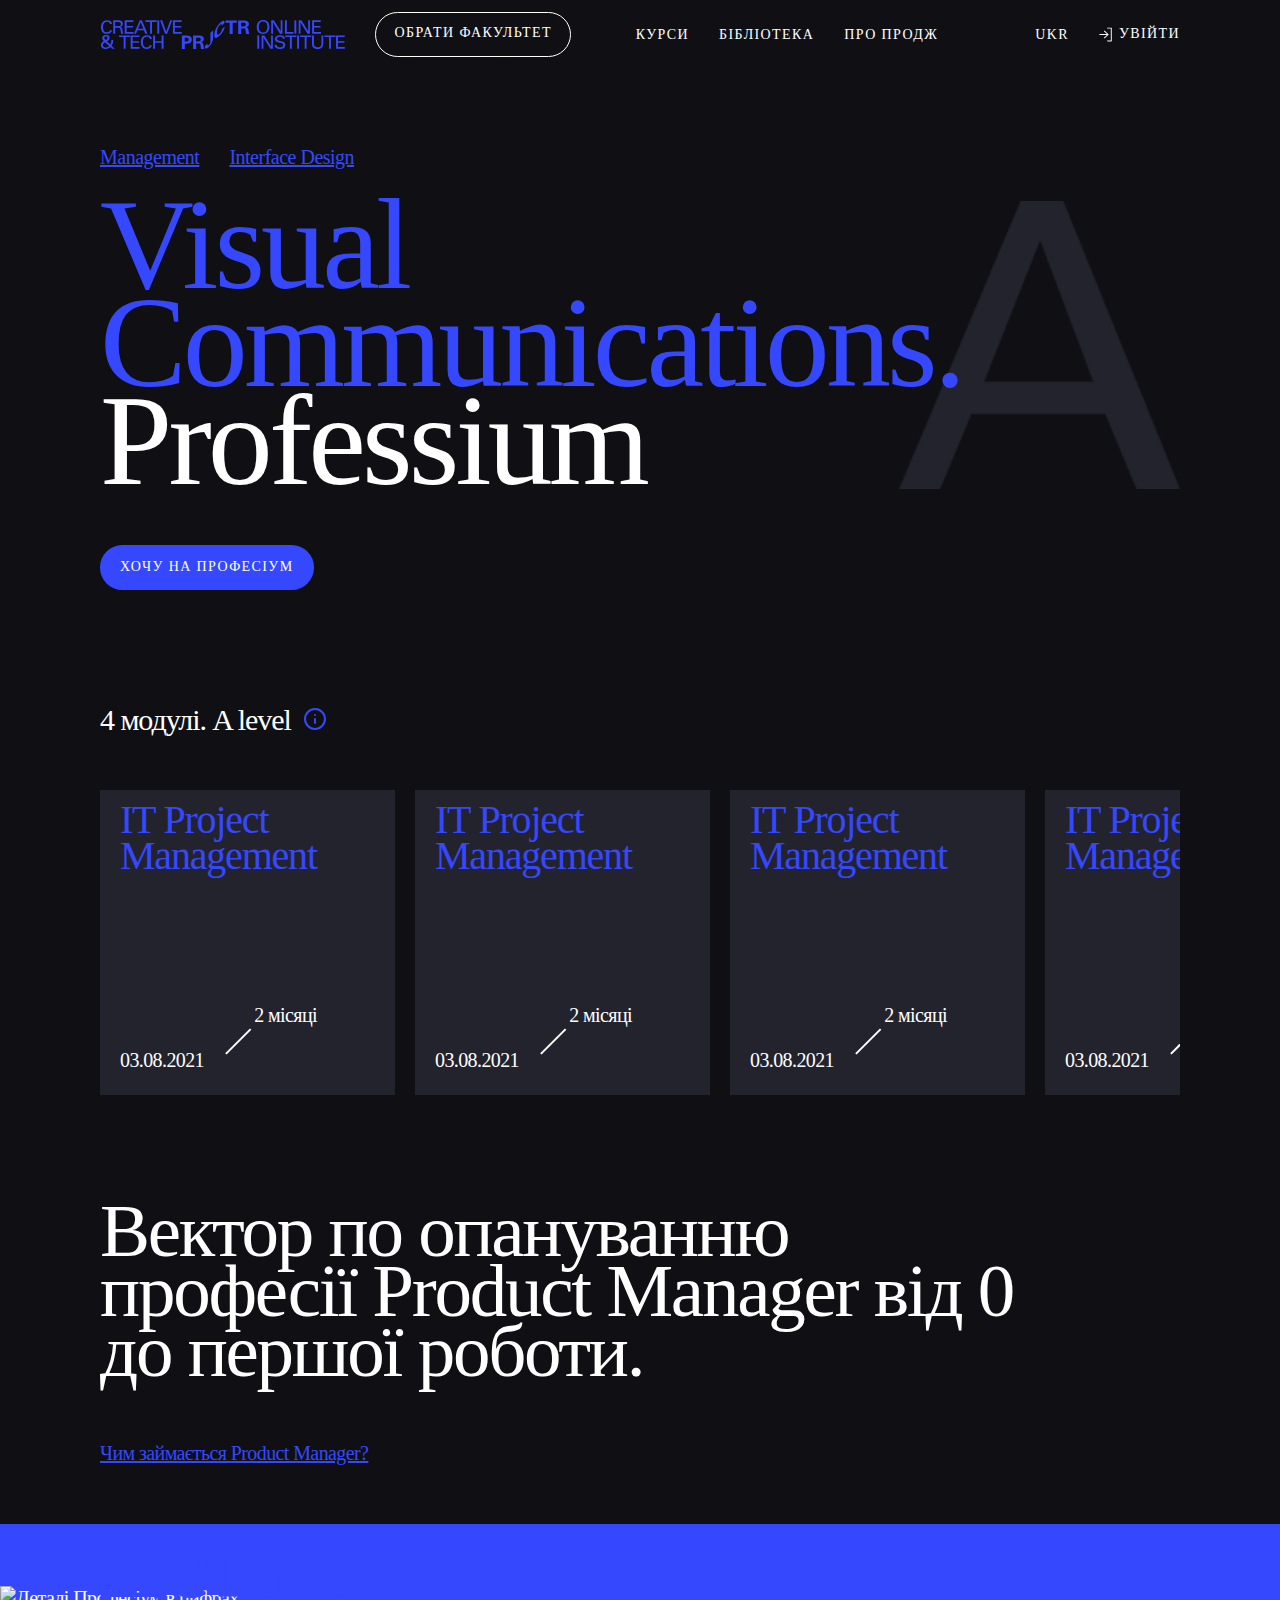
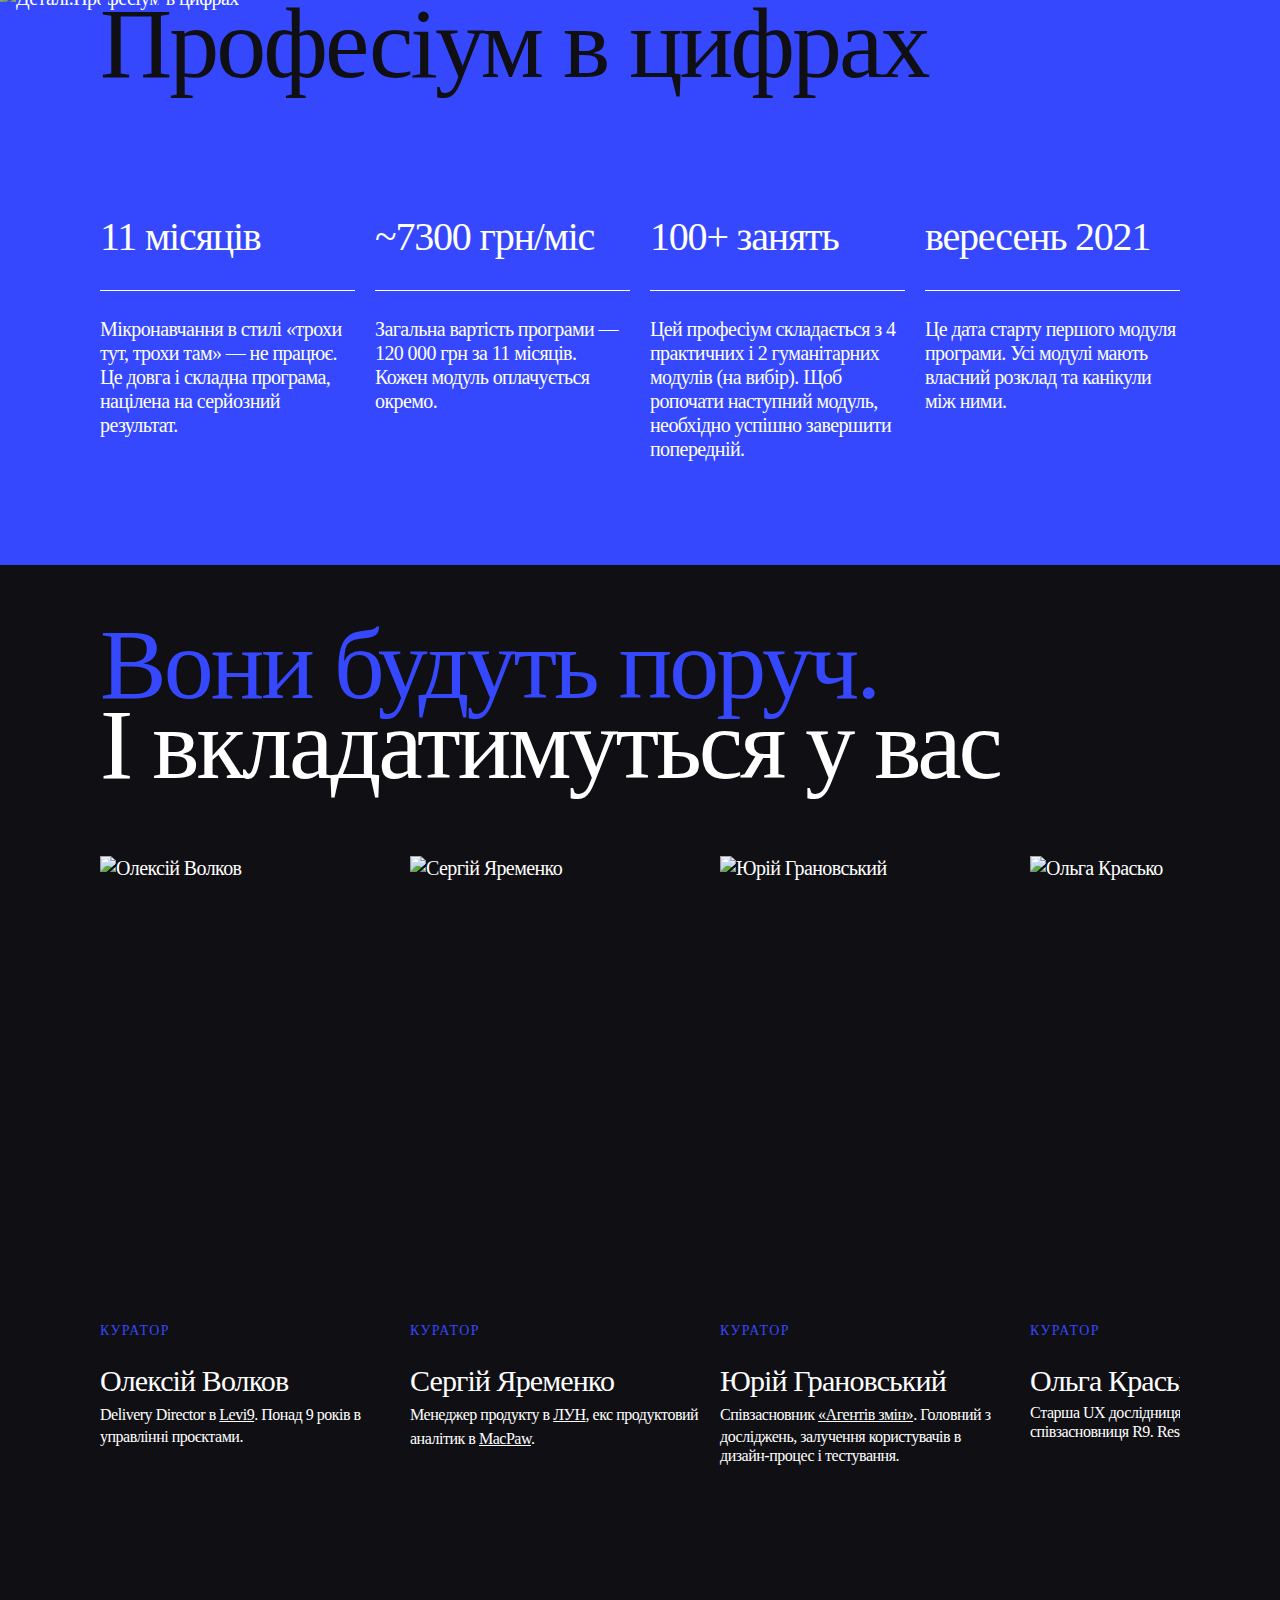
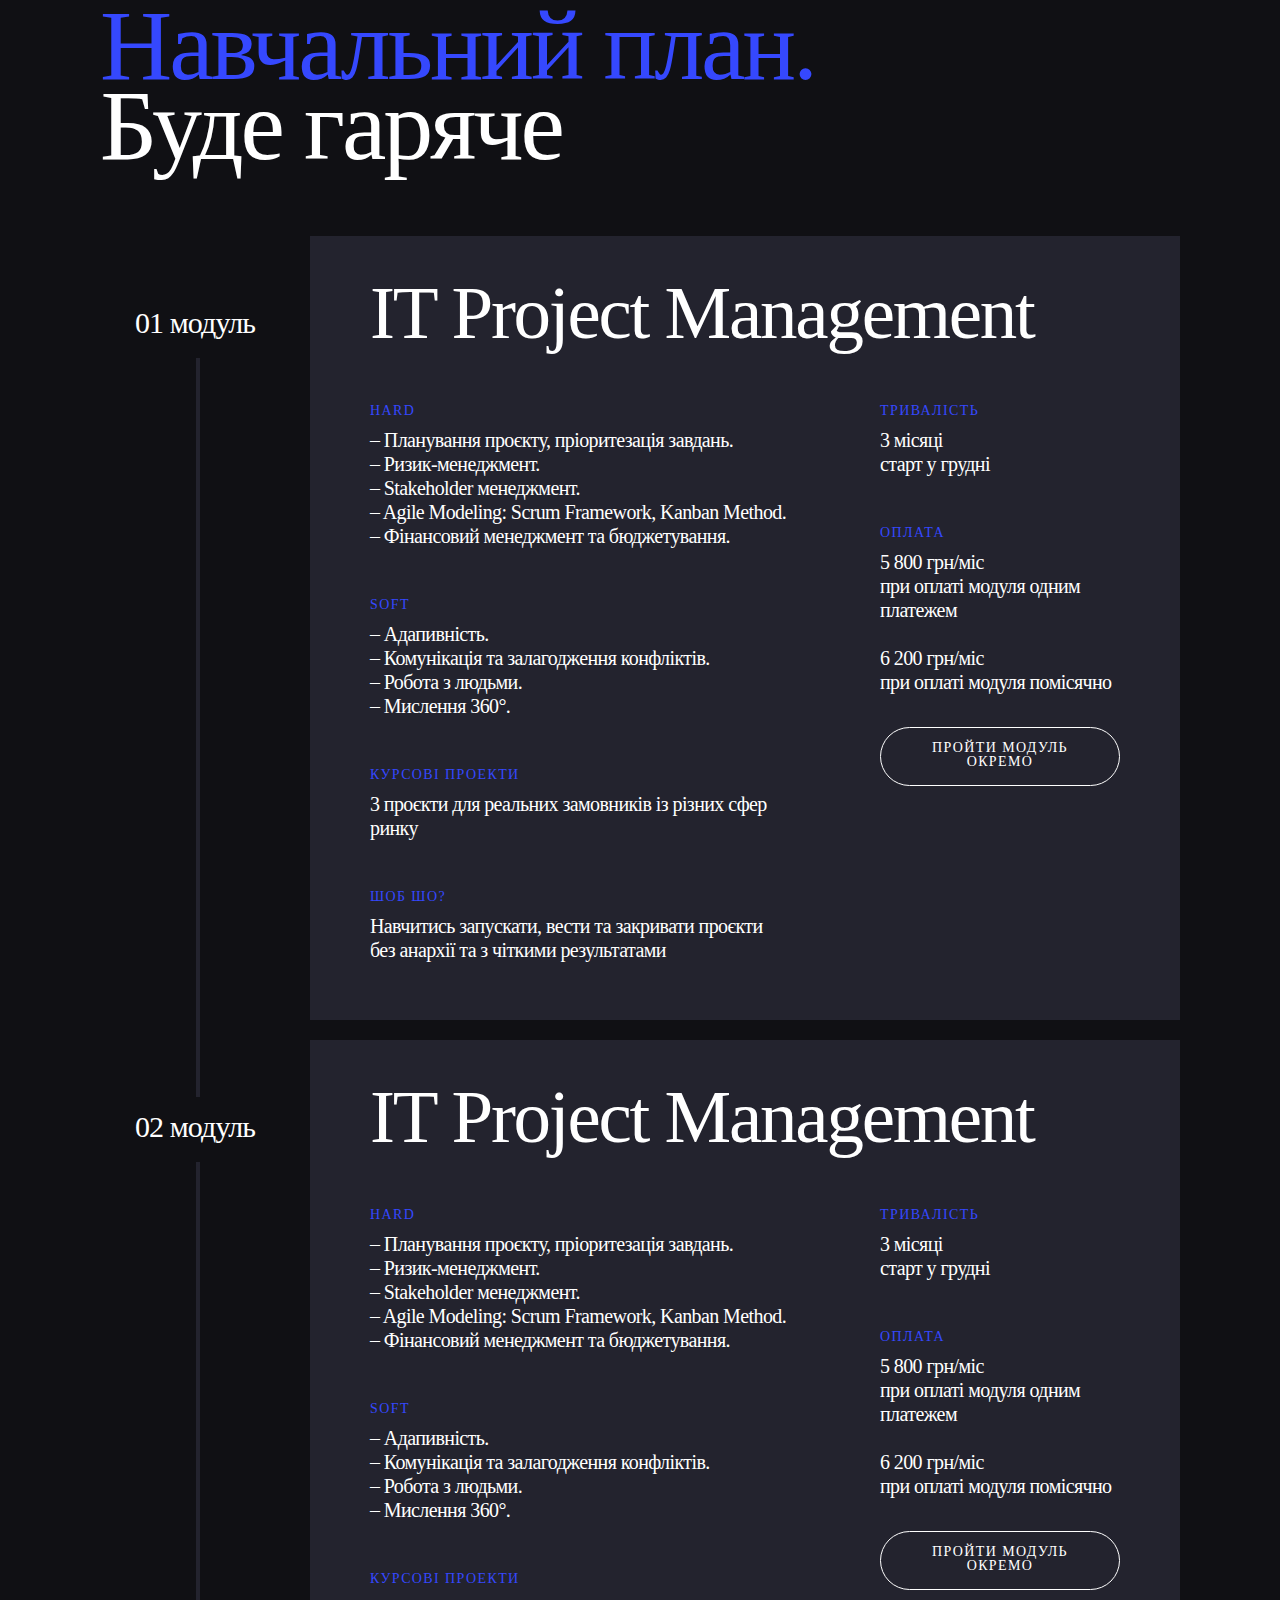
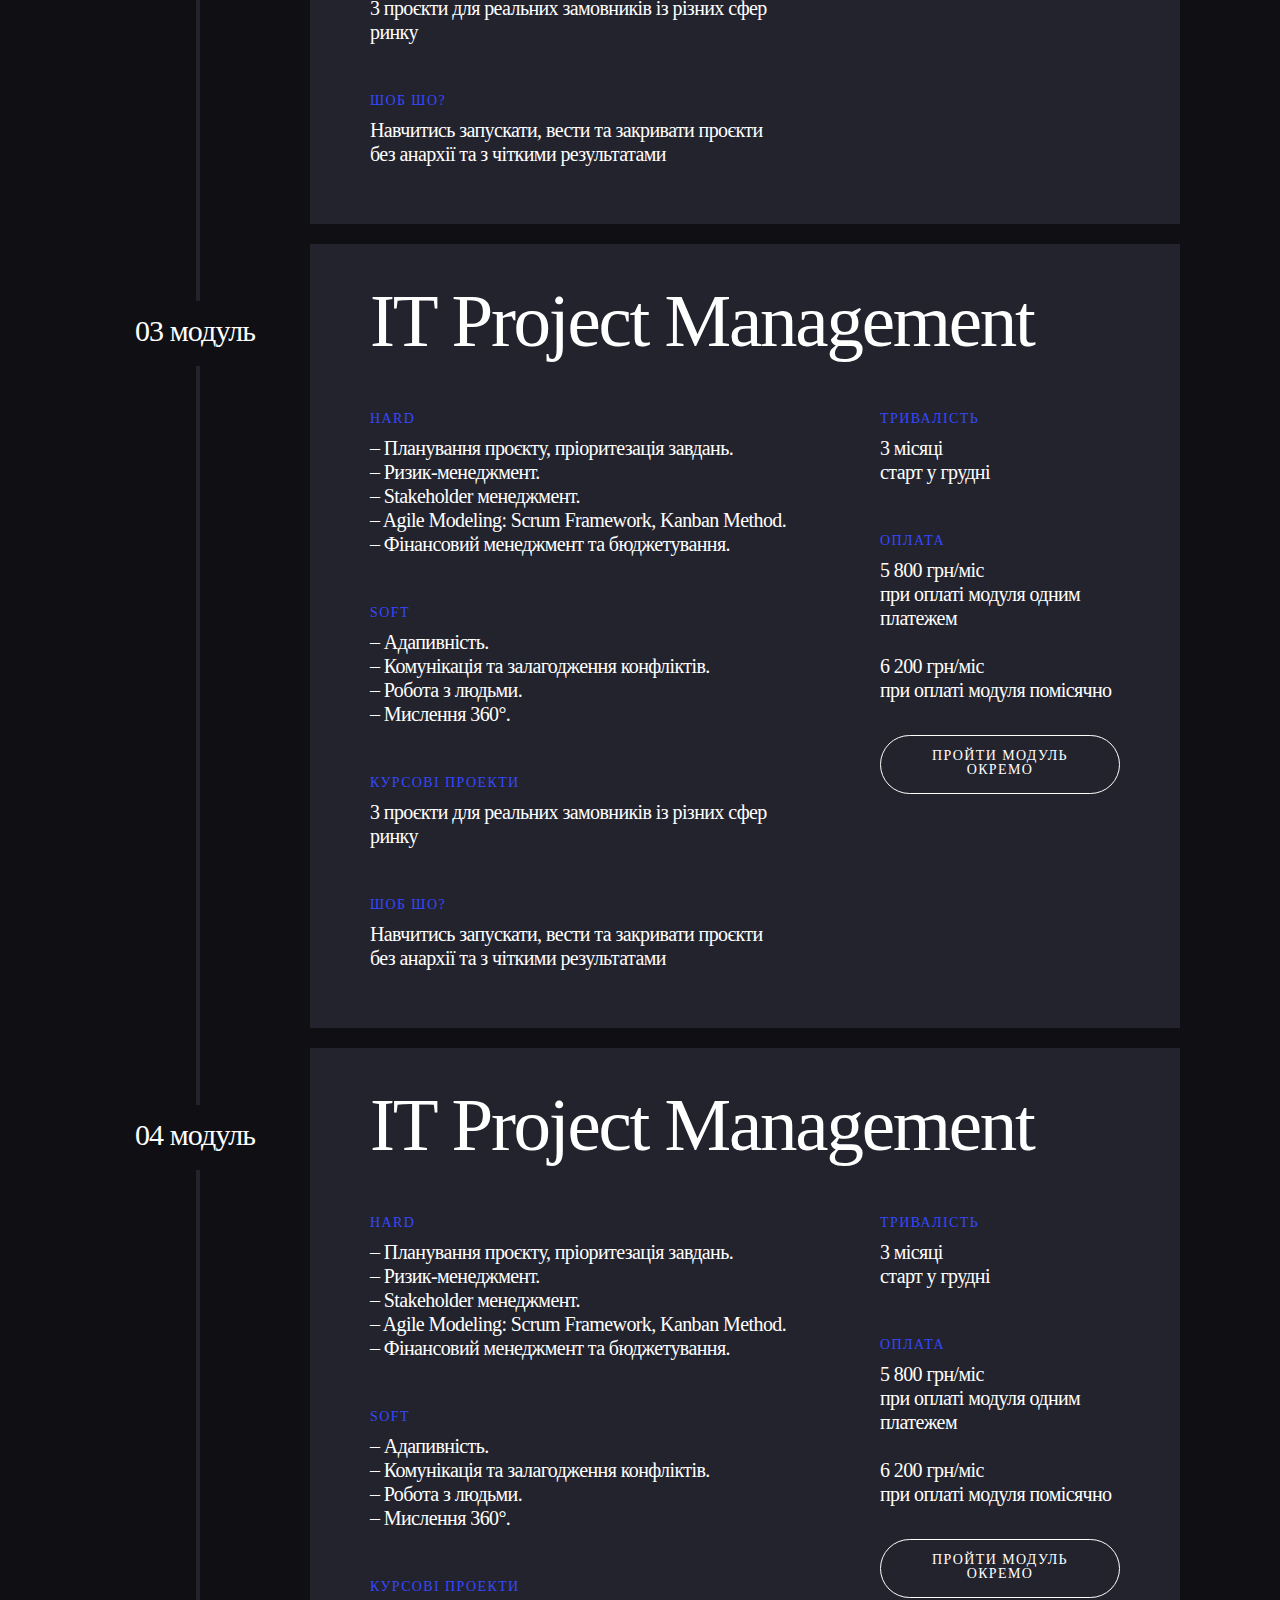
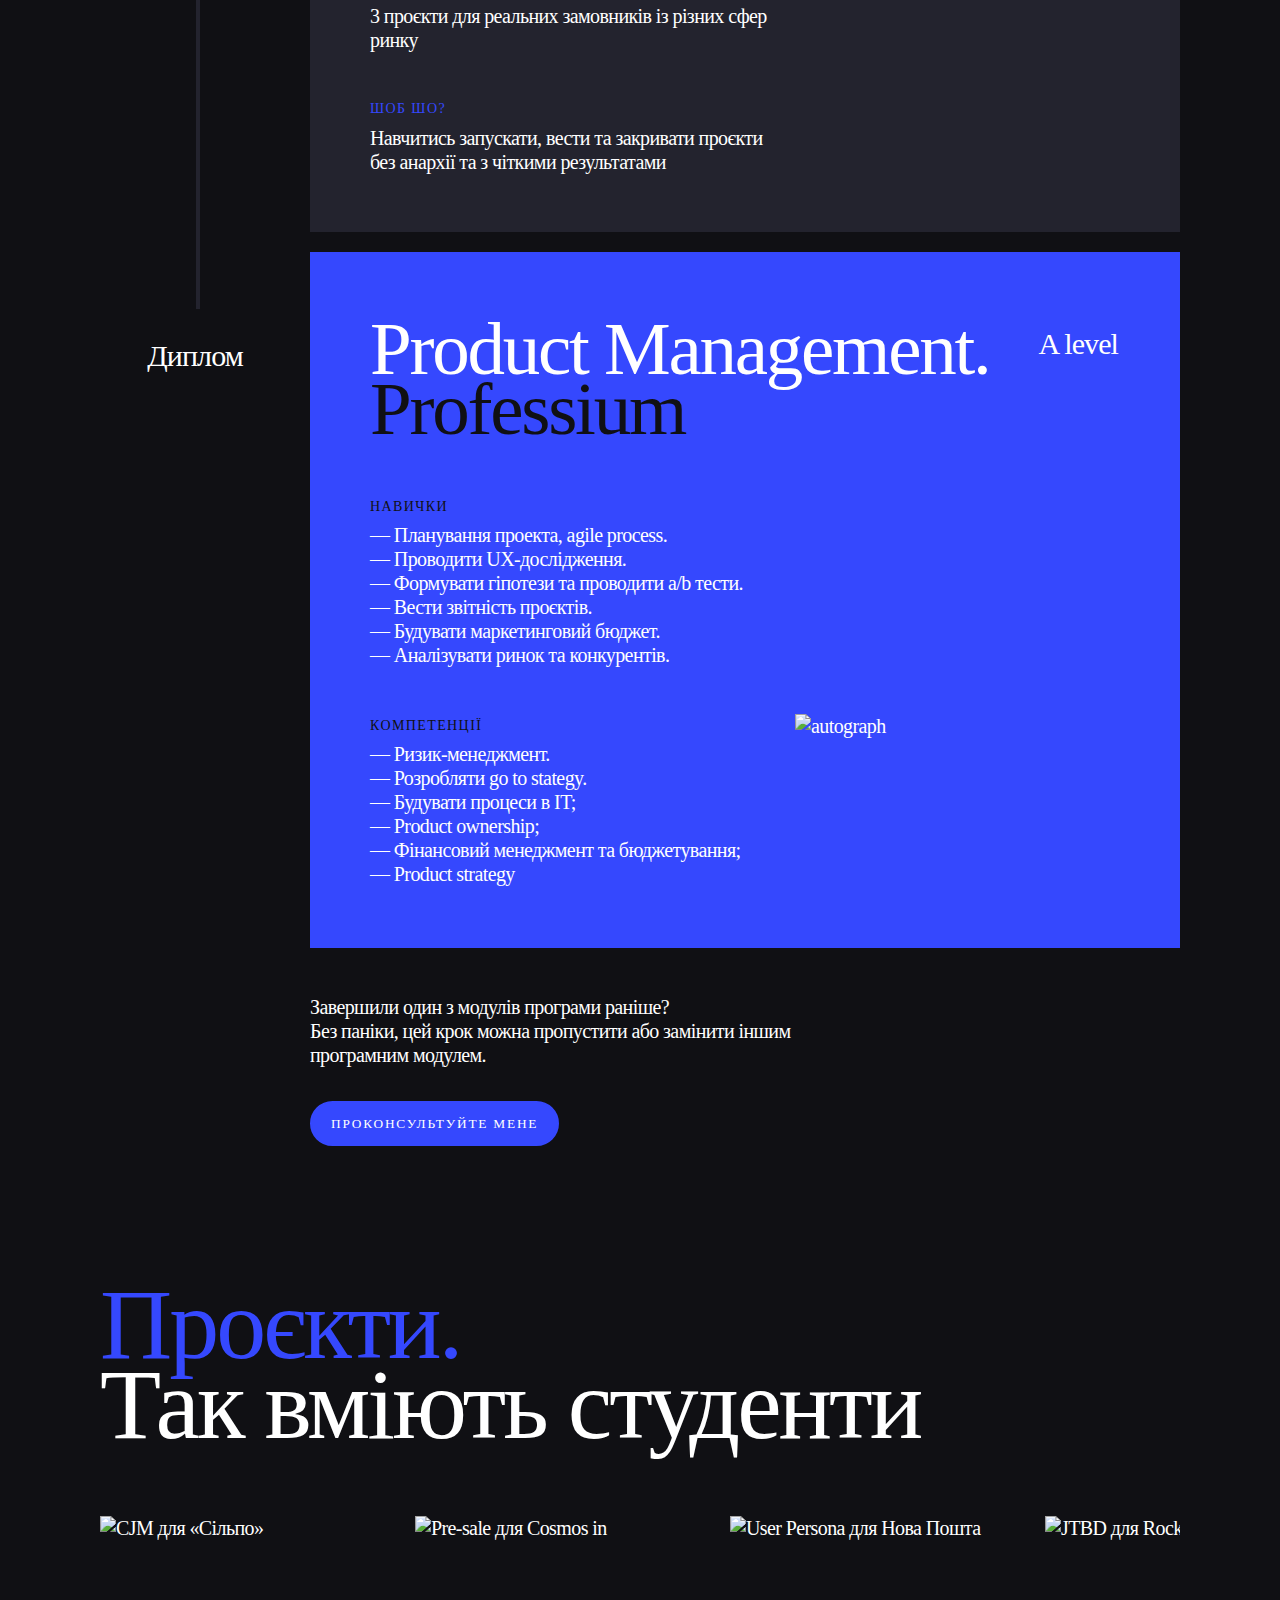
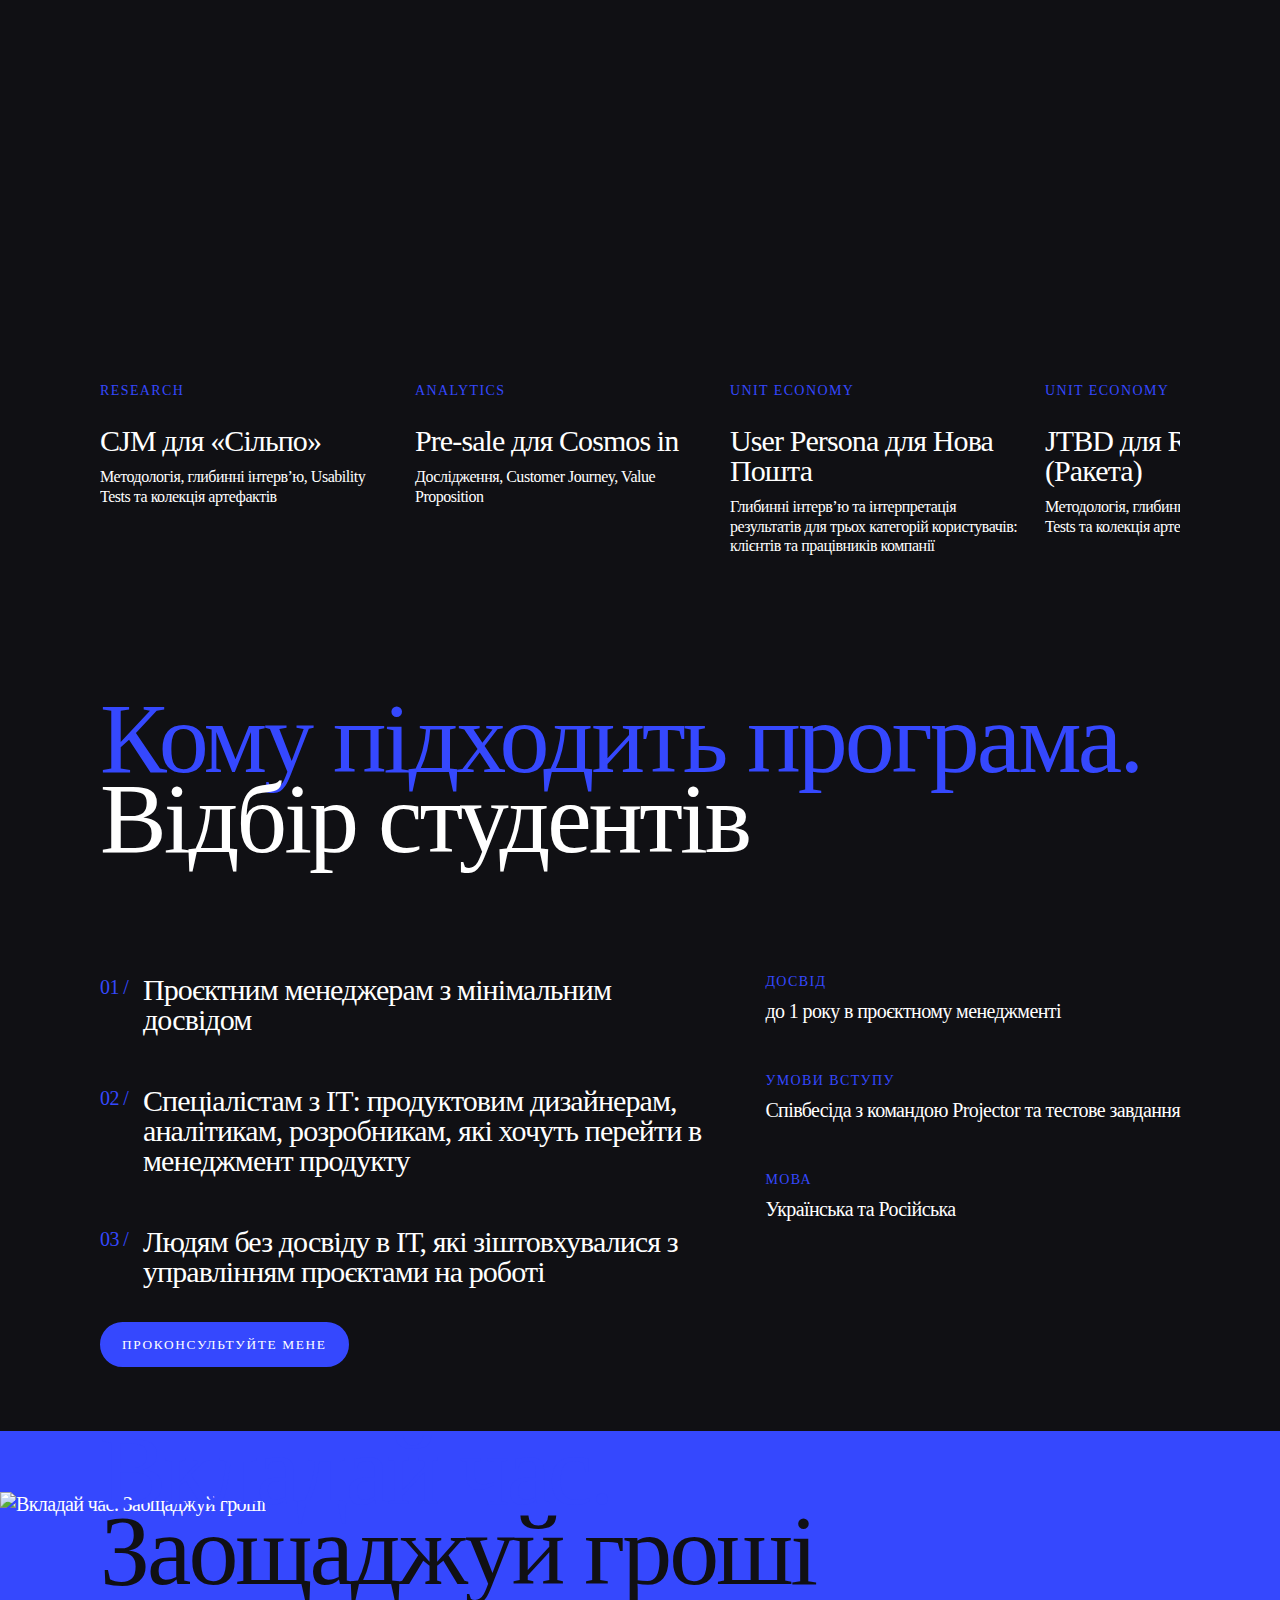
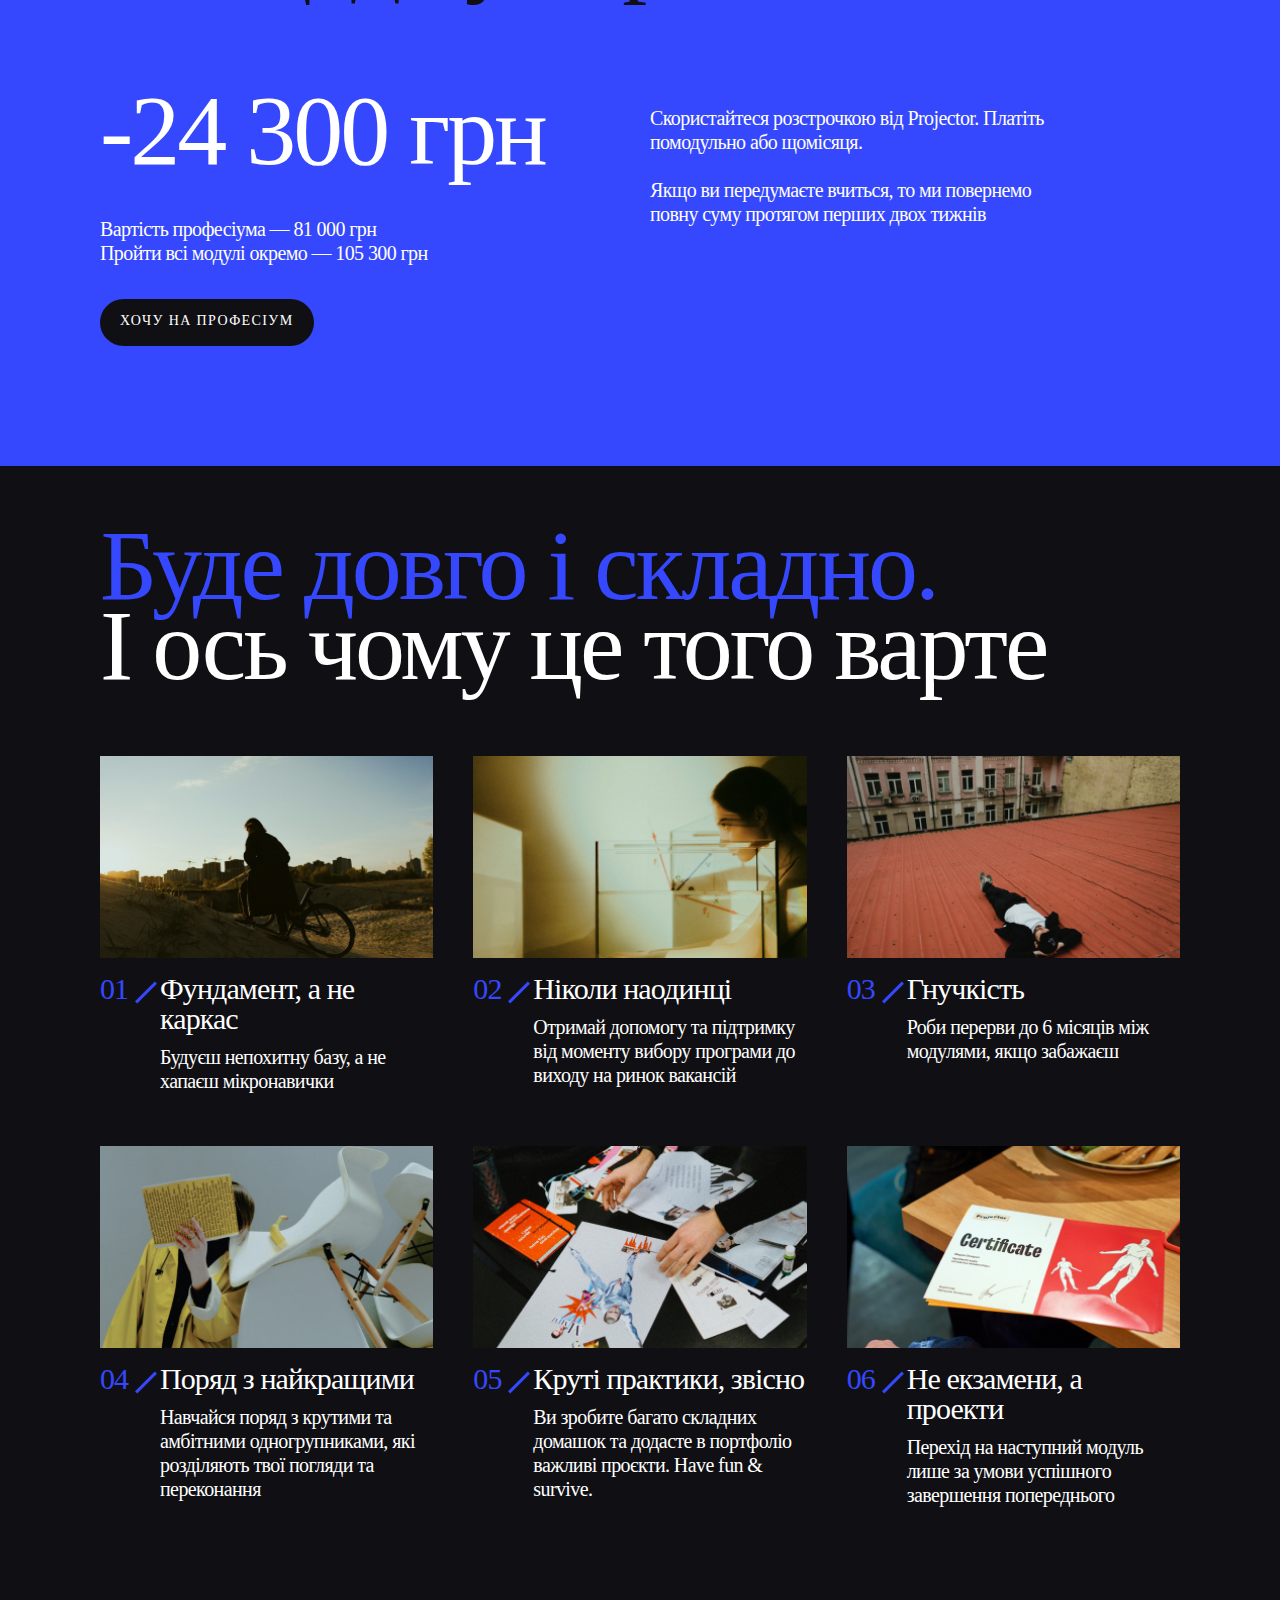
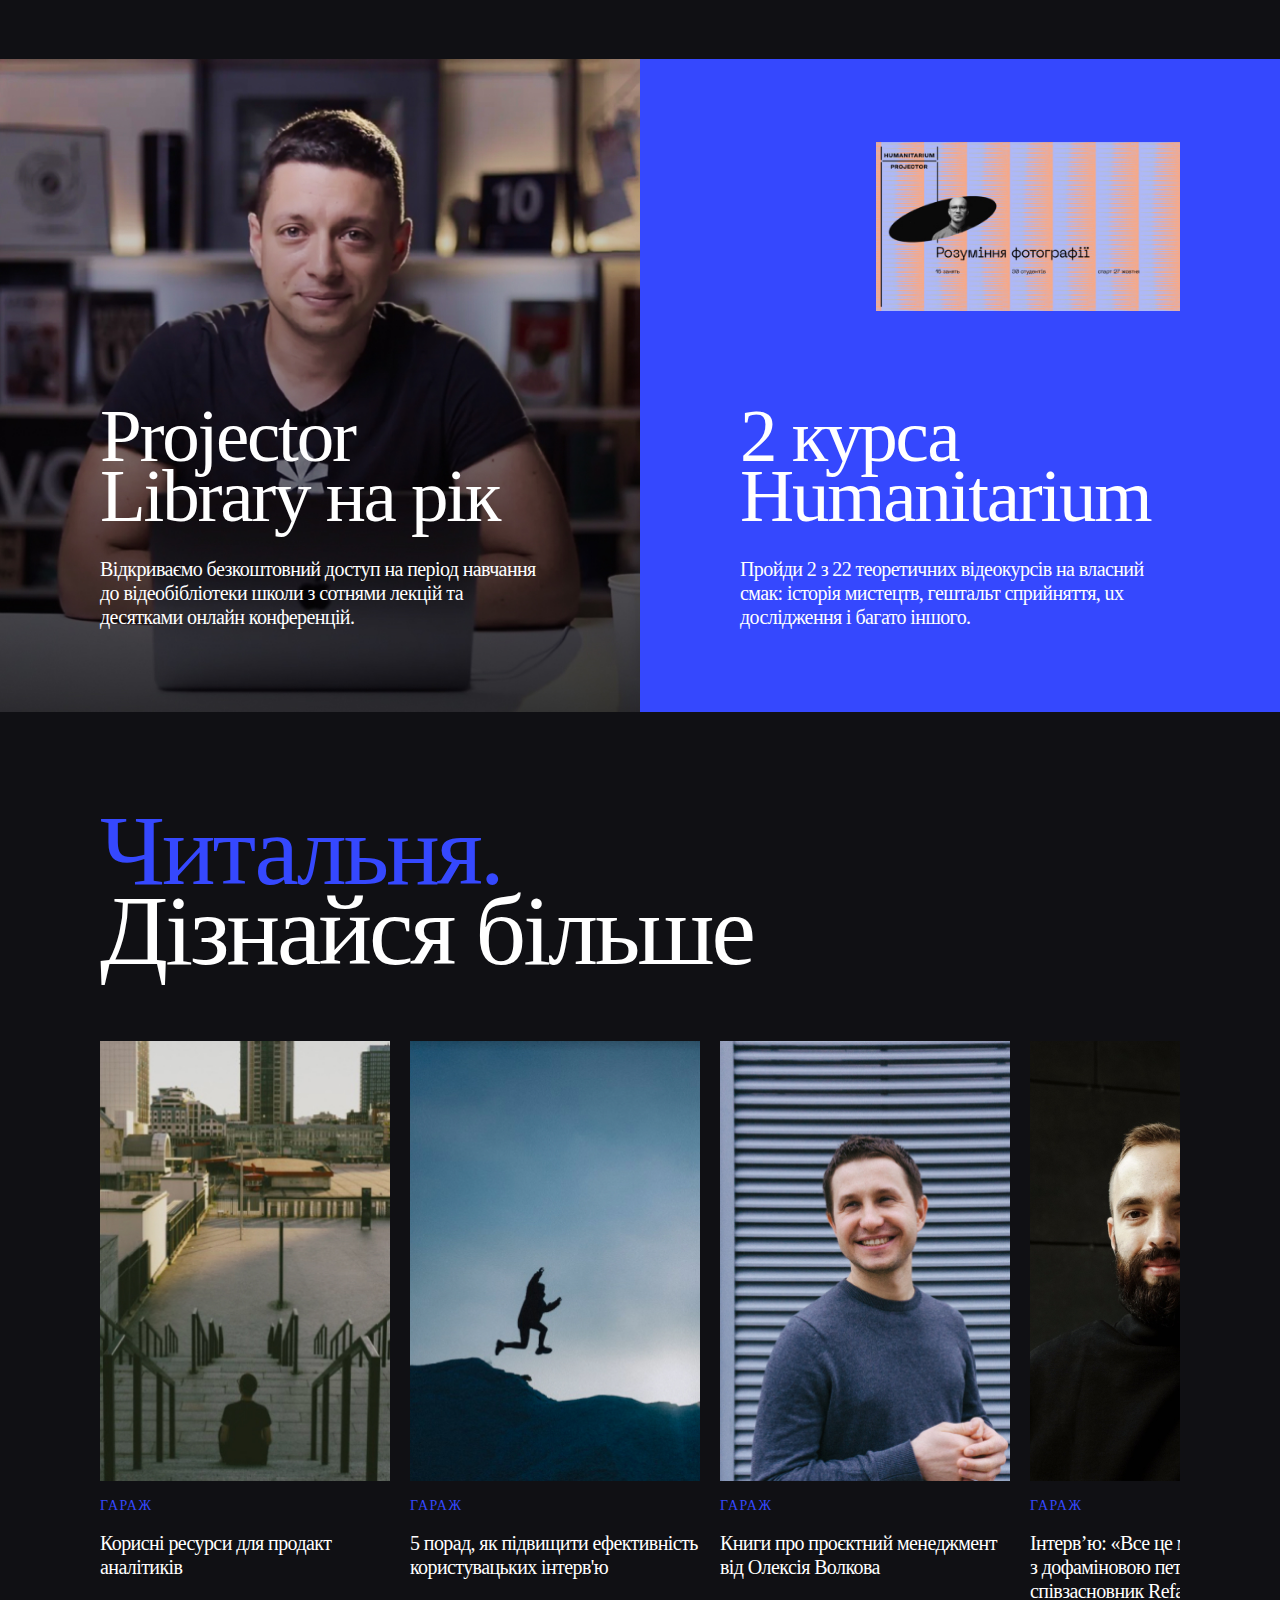
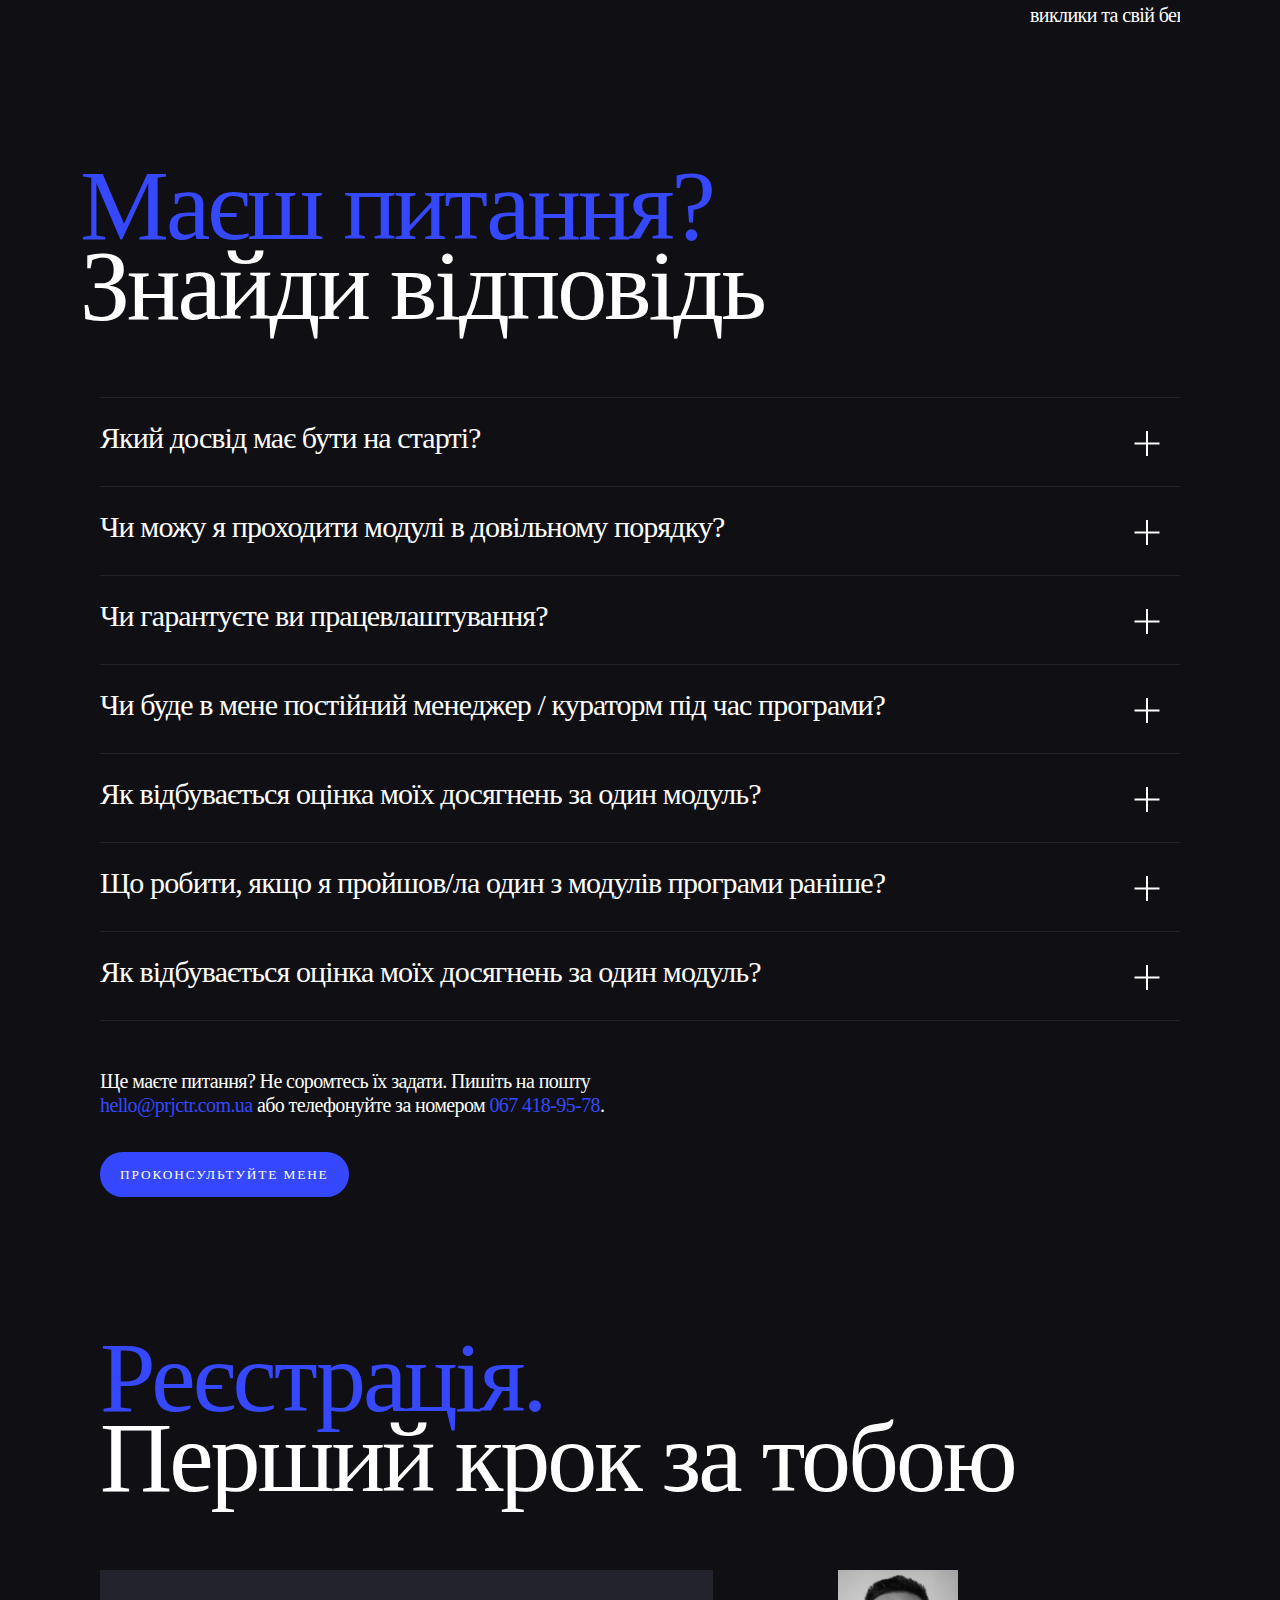
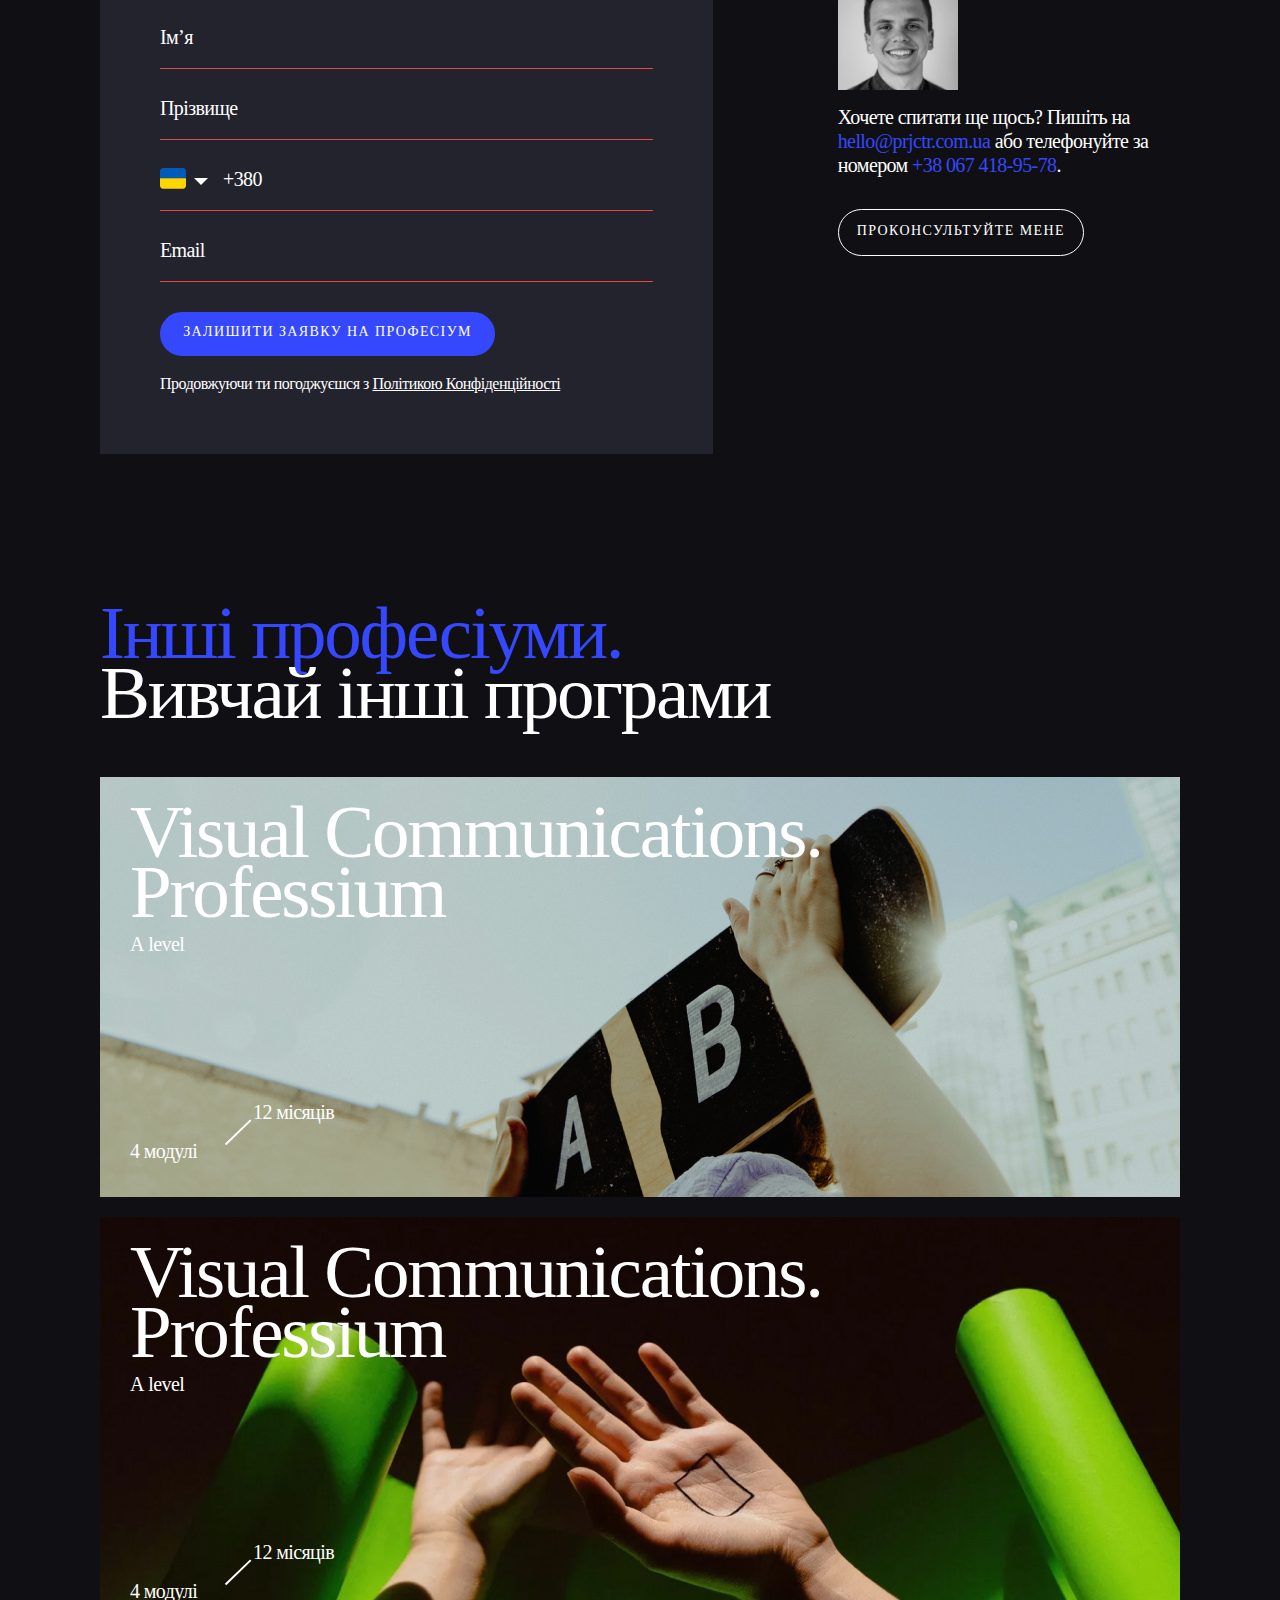
==== commit 37c356e2: "Fixed PP bugs in templates" ====
--- a/index.html
+++ b/index.html
@@ -861,7 +861,7 @@
 
    </section>
 
-   <section id="students_projects2">
+   <!--section id="students_projects2">
 
       <div class="container">
 
@@ -889,81 +889,80 @@
 
       </div>
 
+   </section-->
+
+   <section id="suitable_program">
+
+      <div class="container">
+
+         <h2 class="suitable_program_title"><span>Кому підходить програма.</span> <br> Відбір студентів</h2>
+
+         <div class="suitable_program_list">
+
+            <div class="suitable_program_list_part part1">
+
+               <div class="suitable_program_list_item">
+
+                  <div class="suitable_program_list_point"><span>01 / </span>
+                     <h5>Проєктним менеджерам з мінімальним досвідом</h5>
+                  </div>
+
+               </div>
+
+               <div class="suitable_program_list_item">
+
+                  <div class="suitable_program_list_point"><span>02 / </span>
+                     <h5>Спеціалістам з ІТ: продуктовим дизайнерам, аналітикам, розробникам, які хочуть перейти в
+                        менеджмент продукту</h5>
+                  </div>
+
+               </div>
+
+               <div class="suitable_program_list_item">
+
+                  <div class="suitable_program_list_point"><span>03 / </span>
+                     <h5>Людям без досвіду в ІТ, які зіштовхувалися з управлінням проєктами на роботі </h5>
+                  </div>
+
+               </div>
+
+            </div>
+            <div class="suitable_program_list_part part2">
+
+               <div class="suitable_program_list_item">
+
+                  <p class="suitable_program_list_item_title">Досвід</p>
+
+                  <p>до 1 року в проєктному менеджменті</p>
+
+               </div>
+
+               <div class="suitable_program_list_item">
+
+                  <p class="suitable_program_list_item_title">Умови вступу</p>
+
+                  <p>Співбесіда з командою Projector та тестове завдання</p>
+
+               </div>
+
+               <div class="suitable_program_list_item">
+
+                  <p class="suitable_program_list_item_title">Мова</p>
+
+                  <p>Українська та Російська</p>
+
+               </div>
+
+            </div>
+
+         </div>
+
+         <a href="#" target="_blank"><button class="consult_me_btn">Проконсультуйте мене</button></a>
+
+      </div>
+
    </section>
 
-   <section id="suitable_program">
-
-      <div class="container">
-
-         <h2 class="suitable_program_title"><span>Кому підходить програма.</span> <br> Відбір студентів</h2>
-
-         <div class="suitable_program_list">
-
-            <div class="suitable_program_list_part">
-
-               <div class="suitable_program_list_item">
-
-                  <div class="suitable_program_list_point"><span>01 / </span>
-                     <p>Проєктним менеджерам з мінімальним досвідом</p>
-                  </div>
-
-               </div>
-
-               <div class="suitable_program_list_item">
-
-                  <div class="suitable_program_list_point"><span>02 / </span>
-                     <p>Спеціалістам з ІТ: продуктовим дизайнерам,
-                        аналітикам, розробникам, які хочуть перейти в менеджмент продукту</p>
-                  </div>
-
-               </div>
-
-               <div class="suitable_program_list_item">
-
-                  <div class="suitable_program_list_point"><span>03 / </span>
-                     <p>Людям без досвіду в ІТ, які зіштовхувалися
-                        з управлінням проєктами на роботі</p>
-                  </div>
-
-               </div>
-
-            </div>
-            <div class="suitable_program_list_part">
-
-               <div class="suitable_program_list_item">
-
-                  <p class="suitable_program_list_item_title">Досвід</p>
-
-                  <p>до 1 року в проєктному менеджменті</p>
-
-               </div>
-
-               <div class="suitable_program_list_item">
-
-                  <p class="suitable_program_list_item_title">Умови вступу</p>
-
-                  <p>Співбесіда з командою <br> Projector та тестове завдання</p>
-
-               </div>
-
-               <div class="suitable_program_list_item">
-
-                  <p class="suitable_program_list_item_title">Мова</p>
-
-                  <p>Українська та Російська</p>
-
-               </div>
-
-            </div>
-
-         </div>
-
-         <a href="#" target="_blank"><button class="consult_me_btn">Проконсультуйте мене</button></a>
-
-      </div>
-
-   </section>
-
    <section id="saving">
 
       <img src="images/saving.jpg" alt="Вкладай час. Заощаджуй гроші" class="saving_img" width="1440" height="680">
@@ -980,16 +979,16 @@
 
                   <h2 class="saving_item_amount">-24 300 грн</h2>
 
-                  <p class="saving_item_price">Загальна вартість всього професіума — 81 000 грн <br> Пройти всі модулі
-                     окремо — 105 300 грн</p>
-
-                  <a href="#registration"><button class="go-to-professium">Вступити на професiум</button></a>
-
-               </div>
-
-               <div class="saving_item">
-
-                  <p>Скористайтеся розстрочкою від Projector. Плати помодульно або щомісяця. <br> <br>
+                  <p class="saving_item_price">Вартість професіума — 81 000 грн <br> Пройти всі модулі окремо — 105 300
+                     грн</p>
+
+                  <a href="#registration"><button class="go-to-professium">Хочу на професіум</button></a>
+
+               </div>
+
+               <div class="saving_item part2">
+
+                  <p>Скористайтеся розстрочкою від Projector. Платіть помодульно або щомісяця. <br> <br>
 
                      Якщо ви передумаєте вчиться, то ми повернемо повну суму протягом перших двох тижнів</p>
 
@@ -1018,7 +1017,7 @@
 
                <div class="learning_item_title">
 
-                  <span class="learning_item_title_number">01</span>
+                  <h5 class="learning_item_title_number">01</h5>
 
                   <h5>Фундамент, а не каркас</h5>
 
@@ -1035,14 +1034,14 @@
 
                <div class="learning_item_title">
 
-                  <span class="learning_item_title_number">02</span>
+                  <h5 class="learning_item_title_number">02</h5>
 
                   <h5>Ніколи наодинці</h5>
 
                </div>
 
                <p class="learning_item_description">Отримай допомогу та підтримку від моменту вибору програми до виходу
-                  на ринок вакансій </p>
+                  на ринок вакансій</p>
 
             </div>
 
@@ -1052,13 +1051,13 @@
 
                <div class="learning_item_title">
 
-                  <span class="learning_item_title_number">03</span>
+                  <h5 class="learning_item_title_number">03</h5>
 
                   <h5>Гнучкість</h5>
 
                </div>
 
-               <p class="learning_item_description">Роби перерви до 6 місяців між модулями, якщо забажаєш </p>
+               <p class="learning_item_description">Роби перерви до 6 місяців між модулями, якщо забажаєш</p>
 
             </div>
 
@@ -1069,7 +1068,7 @@
 
                <div class="learning_item_title">
 
-                  <span class="learning_item_title_number">04</span>
+                  <h5 class="learning_item_title_number">04</h5>
 
                   <h5>Поряд з найкращими</h5>
 
@@ -1082,19 +1081,19 @@
 
             <div class="learning_list_item">
 
-               <img src="images/learning5.jpg" alt="Викладають топ практики" class="learning_item_image" width="380"
+               <img src="images/learning5.jpg" alt="Круті практики, звісно" class="learning_item_image" width="380"
                   height="200">
 
                <div class="learning_item_title">
 
-                  <span class="learning_item_title_number">05</span>
-
-                  <h5>Викладають топ практики</h5>
-
-               </div>
-
-               <p class="learning_item_description">Ви зробите багато складних домашок та поповните портфоліо важливими
-                  проєктами. Have fun & survive.</p>
+                  <h5 class="learning_item_title_number">05</h5>
+
+                  <h5>Круті практики, звісно</h5>
+
+               </div>
+
+               <p class="learning_item_description">Ви зробите багато складних домашок та додасте в портфоліо важливі
+                  проєкти. Have fun & survive.</p>
 
             </div>
 
@@ -1105,14 +1104,14 @@
 
                <div class="learning_item_title">
 
-                  <span class="learning_item_title_number">06</span>
+                  <h5 class="learning_item_title_number">06</h5>
 
                   <h5>Не екзамени, а проекти</h5>
 
                </div>
 
                <p class="learning_item_description">Перехід на наступний модуль лише за умови успішного завершення
-                  попереднього </p>
+                  попереднього</p>
 
             </div>
 
@@ -1128,21 +1127,21 @@
 
          <div class="access_library_item item1">
 
-            <h3 class="access_library_item_title">Доступ до Projector Library</h3>
-
-            <p>Цілий рік тобі буде доступний освітній Нетфлікс від Проджектора із сотнями лекцій та десятками онлайн
-               конференцій</p>
+            <h3 class="access_library_item_title">Projector Library на рік</h3>
+
+            <p>Відкриваємо безкоштовний доступ на період навчання до відеобібліотеки школи з сотнями лекцій та десятками
+               онлайн конференцій.</p>
 
          </div>
 
          <div class="access_library_item item2">
 
-            <img src="images/access_item2.jpg" alt="4 курса Humanitarium" width="360" height="200">
-
-            <h3 class="access_library_item_title">4 курса Humanitarium</h3>
-
-            <p>Отримай доступ до 4 з 22 теоретичних відеокурсів на свій смак: історія мистецтв, гештальт сприйняття, ux
-               дослідження і багато іншого</p>
+            <img src="images/access_item2.jpg" alt="2 курса Humanitarium" width="361" height="202">
+
+            <h3 class="access_library_item_title">2 курса Humanitarium</h3>
+
+            <p>Пройди 2 з 22 теоретичних відеокурсів на власний смак: історія мистецтв, гештальт сприйняття, ux
+               дослідження і багато іншого.</p>
 
          </div>
 
@@ -1154,7 +1153,7 @@
 
       <div class="container">
 
-         <h2 class="reading_title"><span>Читальня.</span> <br> Матеріали по темі</h2>
+         <h2 class="reading_title"><span>Читальня.</span> <br> Дізнайся більше</h2>
 
          <div class="reading_list mt50">
 
@@ -1276,7 +1275,7 @@
          </div>
 
          <p class="have_questions_txt">Ще маєте питання? Не соромтесь їх задати. Пишіть на пошту <a
-               href="mailto:hello@prjctr.com.ua">hello@prjctr.com.ua</a> або телефонуйте по телефону <a
+               href="mailto:hello@prjctr.com.ua">hello@prjctr.com.ua</a> або телефонуйте за номером <a
                href="tel:+380674189578">067 418-95-78</a>.</p>
 
          <button class="consult_me_btn">Проконсультуйте мене</button>
@@ -1344,7 +1343,9 @@
 
                <div class="registration_questions_text">
 
-                  <p class="registration_questions_title">Ще маєте питання? <br> Не соромтесь їх задати.</p>
+                  <p class="registration_questions_title">Хочете спитати ще щось? Пишіть на <a
+                        href="mailto:hello@prjctr.com.ua">hello@prjctr.com.ua</a> або телефонуйте за номером <a
+                        href="tel:0674189578">+38 067 418-95-78</a>.</p>
 
                   <a href="#" target="_blank"><button class="registration_questions_consult">Проконсультуйте
                         мене</button></a>
@@ -1365,9 +1366,9 @@
 
          <h3 class="other_areas_title"><span>Інші професіуми.</span> <br> Вивчай інші програми</h3>
 
-         <div class="other_areas_list mt50">
-
-            <div class="other_areas_item">
+         <div class="other_areas_list">
+
+            <div class="other_areas_item item1">
 
                <div class="other_areas_item_header">
 
@@ -1387,7 +1388,7 @@
 
             </div>
 
-            <div class="other_areas_item">
+            <div class="other_areas_item item2">
 
                <div class="other_areas_item_header">
 
@@ -1407,7 +1408,7 @@
 
             </div>
 
-            <div class="other_areas_item">
+            <div class="other_areas_item item3">
 
                <div class="other_areas_item_header">
 
--- a/css/styles.css
+++ b/css/styles.css
@@ -1 +1 @@
-@font-face{font-family:"Univers LT CYR";src:url("../fonts/UniversLTCYR55Roman/font.woff") format("woff"),url("../fonts/UniversLTCYR55Roman/font.woff2") format("woff2");font-weight:normal;font-style:normal}*{font-family:"Univers LT CYR";-moz-box-sizing:border-box;box-sizing:border-box;padding:0;margin:0;letter-spacing:-0.03em;line-height:24px;-webkit-font-smoothing:antialiased;-moz-osx-font-smoothing:grayscale}html{font-size:20px;scroll-behavior:smooth}body{background-color:#101014;color:#fff}h1{font-size:130px;line-height:75%}h2{font-size:100px;line-height:80%}h3{font-size:75px;line-height:80%}h4{font-size:40px;line-height:90%}h5{font-size:30px;line-height:100%}h1,h2,h3,h4,h5{font-weight:400}a{color:#3548FE}a:hover{text-decoration:none}img{max-width:100%;height:auto}.none_list{list-style:none}button{cursor:pointer}.container{max-width:1440px;margin:0 auto;padding:0 100px}.header{padding:12px 0 13px;display:-webkit-box;display:-webkit-flex;display:-moz-box;display:-ms-flexbox;display:flex;-webkit-box-pack:justify;-webkit-justify-content:space-between;-moz-box-pack:justify;-ms-flex-pack:justify;justify-content:space-between;-webkit-box-align:center;-webkit-align-items:center;-moz-box-align:center;-ms-flex-align:center;align-items:center}.header .header_part1{display:-ms-grid;display:grid;grid-auto-flow:column;grid-gap:30px;-webkit-box-align:center;-webkit-align-items:center;-moz-box-align:center;-ms-flex-align:center;align-items:center}.header .header_part1 .header_logo img{max-width:245px;display:block}.header .header_part1 .choose_faculty{text-transform:uppercase;font-size:14px;padding:14px 18.5px 17px;height:45px;background:transparent;border:1px solid #fff;-moz-border-radius:50px;border-radius:50px;color:#fff;-webkit-transition:all 0.4s;-o-transition:all 0.4s;-moz-transition:all 0.4s;transition:all 0.4s;letter-spacing:0.1em;line-height:14px;display:-webkit-box;display:-webkit-flex;display:-moz-box;display:-ms-flexbox;display:flex;-webkit-box-pack:center;-webkit-justify-content:center;-moz-box-pack:center;-ms-flex-pack:center;justify-content:center;-webkit-box-align:center;-webkit-align-items:center;-moz-box-align:center;-ms-flex-align:center;align-items:center}.header .header_part1 .choose_faculty:hover{background:#3548FE}.header .header_part1 a{text-decoration:none}.header .header_part2{display:-ms-inline-grid;display:inline-grid;grid-auto-flow:column;grid-gap:100px}.header .header_navigation{display:-webkit-box;display:-webkit-flex;display:-moz-box;display:-ms-flexbox;display:flex;-webkit-box-align:center;-webkit-align-items:center;-moz-box-align:center;-ms-flex-align:center;align-items:center}.header .header_navigation .menu_list{display:-ms-grid;display:grid;grid-auto-flow:column;grid-gap:30px;-webkit-box-align:center;-webkit-align-items:center;-moz-box-align:center;-ms-flex-align:center;align-items:center;list-style:none}.header .header_navigation .menu_list .menu_list_item{line-height:14px}.header .header_navigation .menu_list .menu_list_item a{font-size:14px;color:#fff;text-transform:uppercase;text-decoration:none;background-image:-webkit-gradient(linear,left top,left bottom,from(#fff),to(#fff));background-image:-webkit-linear-gradient(#fff,#fff);background-image:-moz-linear-gradient(#fff,#fff);background-image:linear-gradient(#fff,#fff);background-position:0% 100%;background-repeat:no-repeat;background-size:0% 1px;-webkit-transition:background-size 0.3s;-o-transition:background-size 0.3s;-moz-transition:background-size 0.3s;transition:background-size 0.3s;letter-spacing:0.1em}.header .header_navigation .menu_list .menu_list_item a:hover{background-size:100% 1px}.header .burger{cursor:pointer;z-index:9;position:relative;display:none}.header .burger .burger_row1,.header .burger .burger_row2{width:30px;height:4px;background-color:#fff;margin:6px 0;-webkit-transition:0.4s;-o-transition:0.4s;-moz-transition:0.4s;transition:0.4s}.header .header_login{display:-ms-grid;display:grid;grid-auto-flow:column;grid-gap:30px;-webkit-box-align:center;-webkit-align-items:center;-moz-box-align:center;-ms-flex-align:center;align-items:center}.header .language_active{text-transform:uppercase;font-size:14px;line-height:14px;letter-spacing:0.1em;line-height:20px}.header .log_in_link{display:-ms-inline-grid;display:inline-grid;grid-auto-flow:column;-webkit-box-align:center;-webkit-align-items:center;-moz-box-align:center;-ms-flex-align:center;align-items:center;grid-gap:6px;background-image:-webkit-gradient(linear,left top,left bottom,from(#fff),to(#fff));background-image:-webkit-linear-gradient(#fff,#fff);background-image:-moz-linear-gradient(#fff,#fff);background-image:linear-gradient(#fff,#fff);background-position:0% 100%;background-repeat:no-repeat;background-size:0% 1px;-webkit-transition:background-size 0.3s;-o-transition:background-size 0.3s;-moz-transition:background-size 0.3s;transition:background-size 0.3s;text-decoration:none;color:#fff}.header .log_in_link p{text-transform:uppercase;font-size:14px;line-height:14px;letter-spacing:0.1em;cursor:pointer;line-height:20px}.header .log_in_link:hover{background-size:100% 1px}.header_title{position:relative}.header_title h1{font-size:130px;font-weight:400;line-height:98px;margin-top:26px}.header_title span{color:#3548FE;letter-spacing:-0.03em}.header_title #module_level{position:absolute;color:#23232E;right:90px;bottom:-75px;font-size:7em;z-index:-1;height:100%}.go_to_professium{background-color:#3548FE;font-size:14px;border:2px solid #3548FE;-moz-border-radius:50px;border-radius:50px;padding:8px 18px 9px;color:#fff;letter-spacing:0.1em;text-transform:uppercase;margin-top:56px;-webkit-transition:all 0.4s;-o-transition:all 0.4s;-moz-transition:all 0.4s;transition:all 0.4s;display:-webkit-box;display:-webkit-flex;display:-moz-box;display:-ms-flexbox;display:flex;-webkit-box-pack:center;-webkit-justify-content:center;-moz-box-pack:center;-ms-flex-pack:center;justify-content:center;-webkit-box-align:center;-webkit-align-items:center;-moz-box-align:center;-ms-flex-align:center;align-items:center}.go_to_professium:hover{background-color:transparent}.background_module{background:url(../images/A.png) no-repeat right bottom;background-size:26%}.breadcrumbs{display:-ms-inline-grid;display:inline-grid;grid-gap:30px;margin-top:75px;grid-auto-flow:column}.breadcrumbs .breadcrumb_link{letter-spacing:-0.025em}#modules{margin-top:115px}#modules .amount_modules{font-size:30px;display:-webkit-box;display:-webkit-flex;display:-moz-box;display:-ms-flexbox;display:flex;-webkit-box-align:center;-webkit-align-items:center;-moz-box-align:center;-ms-flex-align:center;align-items:center}#modules .amount_modules .amount_modules_info{margin-left:13px}#modules .amount_modules .amount_modules_text{letter-spacing:-0.035em;line-height:30px}#modules .amount_modules a{line-height:1}#modules .modules_list{display:-webkit-box;display:-webkit-flex;display:-moz-box;display:-ms-flexbox;display:flex;overflow-x:auto;padding-bottom:20px;position:relative;margin-top:55px}#modules .modules_list .modules_list_item{min-width:295px;height:305px;background-color:#23232E;padding:12px 20px 23px;display:-webkit-box;display:-webkit-flex;display:-moz-box;display:-ms-flexbox;display:flex;-webkit-box-orient:vertical;-webkit-box-direction:normal;-webkit-flex-direction:column;-moz-box-orient:vertical;-moz-box-direction:normal;-ms-flex-direction:column;flex-direction:column;margin-right:20px;-webkit-box-pack:justify;-webkit-justify-content:space-between;-moz-box-pack:justify;-ms-flex-pack:justify;justify-content:space-between}#modules .modules_list .modules_list_item a{text-decoration:none}#modules .modules_list .modules_list_item .modules_list_item_title{font-size:40px;line-height:36px}#modules .modules_list .modules_list_item .modules_list_item_time{max-width:197px;min-height:69px;display:-webkit-box;display:-webkit-flex;display:-moz-box;display:-ms-flexbox;display:flex;-webkit-box-orient:vertical;-webkit-box-direction:normal;-webkit-flex-direction:column;-moz-box-orient:vertical;-moz-box-direction:normal;-ms-flex-direction:column;flex-direction:column;-webkit-box-pack:justify;-webkit-justify-content:space-between;-moz-box-pack:justify;-ms-flex-pack:justify;justify-content:space-between}#modules .modules_list .modules_list_item .modules_list_item_time .months{text-align:right;position:relative}#modules .modules_list .modules_list_item .modules_list_item_time .months:before{content:"";width:35px;height:2px;background:#fff;position:absolute;-webkit-transform:rotate(135deg) translate(50px,-3px);-moz-transform:rotate(135deg) translate(50px,-3px);-ms-transform:rotate(135deg) translate(50px,-3px);-o-transform:rotate(135deg) translate(50px,-3px);transform:rotate(135deg) translate(50px,-3px)}#modules .modules_list .modules_list_item:last-child{margin-right:0}#modules .modules_list:after,#modules .modules_list:before{content:url(../images/arrow_right.png);background-color:#3548FE;width:48px;height:48px;position:absolute;top:50%;color:#fff;-moz-border-radius:50px;border-radius:50px;display:-webkit-box;display:-webkit-flex;display:-moz-box;display:-ms-flexbox;display:flex;-webkit-box-pack:center;-webkit-justify-content:center;-moz-box-pack:center;-ms-flex-pack:center;justify-content:center;-webkit-box-align:center;-webkit-align-items:center;-moz-box-align:center;-ms-flex-align:center;align-items:center;visibility:hidden;opacity:0;-webkit-transition:all 0.4s;-o-transition:all 0.4s;-moz-transition:all 0.4s;transition:all 0.4s;cursor:pointer}#modules .modules_list:after{right:0;-webkit-transform:translate(-50%,-50%);-moz-transform:translate(-50%,-50%);-ms-transform:translate(-50%,-50%);-o-transform:translate(-50%,-50%);transform:translate(-50%,-50%)}#modules .modules_list:before{left:0;-webkit-transform:translate(50%,-50%) rotate(180deg);-moz-transform:translate(50%,-50%) rotate(180deg);-ms-transform:translate(50%,-50%) rotate(180deg);-o-transform:translate(50%,-50%) rotate(180deg);transform:translate(50%,-50%) rotate(180deg)}#modules .modules_list:hover:after,#modules .modules_list:hover:before{visibility:visible;opacity:1}#modules .mastery_vector{margin-top:86px;max-width:925px}#modules .mastery_vector .mastery_vector_link{display:block;margin-top:60px}#professium_details{margin-top:121px}#professium_details .professium_details_img{width:100%}#professium_details .advantages{background:#3548FE;padding-bottom:104px}#professium_details .advantages .advantages_title{color:#101014;margin-top:-88px}#professium_details .advantages .advantages_title span{color:#3548FE}#professium_details .advantages .advantages_list{margin-top:133px;display:-ms-grid;display:grid;grid-template-columns:repeat(auto-fit,minmax(220px,1fr));grid-gap:40px 20px}#professium_details .advantages .advantages_list .advantages_list_item_title{padding-bottom:37px;border-bottom:1px solid #fff;line-height:39px}#professium_details .advantages .advantages_list .advantages_list_item_text{padding-top:26px}#curators{padding:59px 0}#curators .curators_title span{color:#3548FE}#curriculum{padding:53px 0}#curriculum .curriculum_title span{color:#3548FE}#curriculum .curriculum_list{margin:70px 0 0}#curriculum .curriculum_list .curriculum_item{display:-ms-inline-grid;display:inline-grid;grid-auto-flow:column;grid-gap:20px}#curriculum .curriculum_list .curriculum_item .curriculum_item_module{margin:69px 0 0;position:relative;min-width:190px;text-align:center}#curriculum .curriculum_list .curriculum_item .curriculum_item_module:after{content:"";position:absolute;width:4px;height:101%;background:#23232E;left:51.5%;top:5px;-webkit-transform:translate(-50%,45px);-moz-transform:translate(-50%,45px);-ms-transform:translate(-50%,45px);-o-transform:translate(-50%,45px);transform:translate(-50%,45px)}#curriculum .curriculum_list .curriculum_item .curriculum_item_description{max-width:1040px;width:100%;background:#23232E;padding:45px 60px 60px;margin-bottom:20px}#curriculum .curriculum_list .curriculum_item .curriculum_item_description .curriculum_item_description_title{margin-bottom:56px}#curriculum .curriculum_list .curriculum_item .curriculum_item_description .curriculum_item_description_text{display:-ms-grid;display:grid;-ms-grid-columns:56% 32%;grid-template-columns:56% 32%;grid-gap:12%}#curriculum .curriculum_list .curriculum_item .curriculum_item_description .curriculum_item_description_text .curriculum_item_description_text_item{margin-bottom:45px}#curriculum .curriculum_list .curriculum_item .curriculum_item_description .curriculum_item_description_text .curriculum_item_description_text_item:last-child{margin-bottom:0}#curriculum .curriculum_list .curriculum_item .curriculum_item_description .curriculum_item_description_text .curriculum_item_description_subtitle{font-size:14px;text-transform:uppercase;color:#3548FE;margin-bottom:5px;letter-spacing:0.1em}#curriculum .curriculum_list .curriculum_item .curriculum_item_description .curriculum_item_description_text .pass_separetely{text-transform:uppercase;font-size:14px;max-width:257px;height:45px;width:100%;background:transparent;border:1px solid #fff;-moz-border-radius:50px;border-radius:50px;color:#fff;-webkit-transition:all 0.4s;-o-transition:all 0.4s;-moz-transition:all 0.4s;transition:all 0.4s;letter-spacing:0.1em;display:-webkit-box;display:-webkit-flex;display:-moz-box;display:-ms-flexbox;display:flex;-webkit-box-pack:center;-webkit-justify-content:center;-moz-box-pack:center;-ms-flex-pack:center;justify-content:center;-webkit-box-align:center;-webkit-align-items:center;-moz-box-align:center;-ms-flex-align:center;align-items:center;margin-top:-12px}#curriculum .curriculum_list .curriculum_item .curriculum_item_description .curriculum_item_description_text .pass_separetely:hover{background:#3548FE}#curriculum .curriculum_list .curriculum_item_diploma{display:-webkit-box;display:-webkit-flex;display:-moz-box;display:-ms-flexbox;display:flex}#curriculum .curriculum_list .curriculum_item_diploma .curriculum_item_module{margin:89px 20px 0 0;position:relative;min-width:190px;text-align:center}#curriculum .curriculum_list .curriculum_item_diploma .curriculum_item_diploma_container{max-width:1040px;width:100%}#curriculum .curriculum_list .curriculum_item_diploma .curriculum_item_diploma_container .curriculum_item_diploma_description{background-color:#3548FE;padding:65px 60px 15px;margin-bottom:47px}#curriculum .curriculum_list .curriculum_item_diploma .curriculum_item_diploma_container .curriculum_item_diploma_description .curriculum_item_diploma_description_header{display:-webkit-box;display:-webkit-flex;display:-moz-box;display:-ms-flexbox;display:flex;-webkit-box-pack:justify;-webkit-justify-content:space-between;-moz-box-pack:justify;-ms-flex-pack:justify;justify-content:space-between;-webkit-flex-wrap:wrap;-ms-flex-wrap:wrap;flex-wrap:wrap}#curriculum .curriculum_list .curriculum_item_diploma .curriculum_item_diploma_container .curriculum_item_diploma_description .curriculum_item_diploma_description_header .curriculum_item_diploma_description_title{margin-bottom:56px}#curriculum .curriculum_list .curriculum_item_diploma .curriculum_item_diploma_container .curriculum_item_diploma_description .curriculum_item_diploma_description_header .curriculum_item_diploma_description_title span{color:#101014}#curriculum .curriculum_list .curriculum_item_diploma .curriculum_item_diploma_container .curriculum_item_diploma_description .curriculum_item_diploma_description_header .curriculum_item_diploma_description_level{padding:10px 2px}#curriculum .curriculum_list .curriculum_item_diploma .curriculum_item_diploma_container .curriculum_item_diploma_description .curriculum_item_diploma_description_text .curriculum_item_description_text_item{margin-bottom:47px}#curriculum .curriculum_list .curriculum_item_diploma .curriculum_item_diploma_container .curriculum_item_diploma_description .curriculum_item_diploma_description_text .curriculum_item_description_text_item:last-child{margin-bottom:0}#curriculum .curriculum_list .curriculum_item_diploma .curriculum_item_diploma_container .curriculum_item_diploma_description .curriculum_item_diploma_description_text .curriculum_item_description_text_item .curriculum_item_description_subtitle{font-size:14px;text-transform:uppercase;color:#101014;margin-bottom:4px;letter-spacing:0.1em}#curriculum .curriculum_list .curriculum_item_diploma .curriculum_item_diploma_container .curriculum_item_diploma_description .curriculum_item_diploma_description_text .curriculum_item_description_text_with_autograph{display:-webkit-box;display:-webkit-flex;display:-moz-box;display:-ms-flexbox;display:flex;-webkit-box-pack:justify;-webkit-justify-content:space-between;-moz-box-pack:justify;-ms-flex-pack:justify;justify-content:space-between}#curriculum .curriculum_list .curriculum_item_diploma .curriculum_item_diploma_container .curriculum_item_diploma_description .curriculum_item_diploma_description_text .curriculum_item_description_text_with_autograph .curriculum_item_description_text_with_autograph_image{max-width:325px}#curriculum .curriculum_list .curriculum_item_attention{max-width:525px}#curriculum .curriculum_list .curriculum_item_join{background-color:#3548FE;border:2px solid #3548FE;padding:8px 19px 9px;margin-top:34px;text-transform:uppercase;-moz-border-radius:50px;border-radius:50px;color:#fff;-webkit-transition:all 0.4s;-o-transition:all 0.4s;-moz-transition:all 0.4s;transition:all 0.4s;letter-spacing:0.134em;display:-webkit-box;display:-webkit-flex;display:-moz-box;display:-ms-flexbox;display:flex;-webkit-box-align:center;-webkit-align-items:center;-moz-box-align:center;-ms-flex-align:center;align-items:center;-webkit-box-pack:center;-webkit-justify-content:center;-moz-box-pack:center;-ms-flex-pack:center;justify-content:center}#curriculum .curriculum_list .curriculum_item_join:hover{background-color:transparent}#students_projects{padding:86px 0}#students_projects .students_projects_title span{color:#3548FE}#students_projects .students_projects_list{display:-webkit-box;display:-webkit-flex;display:-moz-box;display:-ms-flexbox;display:flex;-webkit-flex-wrap:nowrap;-ms-flex-wrap:nowrap;flex-wrap:nowrap;overflow:auto hidden;padding-bottom:30px;position:relative;margin-top:71px}#students_projects .students_projects_list:after,#students_projects .students_projects_list:before{content:url(../images/arrow_right.png);background-color:#3548FE;width:48px;height:48px;position:absolute;top:35%;color:#fff;-moz-border-radius:50px;border-radius:50px;display:-webkit-box;display:-webkit-flex;display:-moz-box;display:-ms-flexbox;display:flex;-webkit-box-pack:center;-webkit-justify-content:center;-moz-box-pack:center;-ms-flex-pack:center;justify-content:center;-webkit-box-align:center;-webkit-align-items:center;-moz-box-align:center;-ms-flex-align:center;align-items:center;visibility:hidden;opacity:0;-webkit-transition:all 0.4s;-o-transition:all 0.4s;-moz-transition:all 0.4s;transition:all 0.4s;cursor:pointer}#students_projects .students_projects_list:after{right:0;-webkit-transform:translate(-50%,-35%);-moz-transform:translate(-50%,-35%);-ms-transform:translate(-50%,-35%);-o-transform:translate(-50%,-35%);transform:translate(-50%,-35%)}#students_projects .students_projects_list:before{left:0;-webkit-transform:translate(50%,-35%) rotate(180deg);-moz-transform:translate(50%,-35%) rotate(180deg);-ms-transform:translate(50%,-35%) rotate(180deg);-o-transform:translate(50%,-35%) rotate(180deg);transform:translate(50%,-35%) rotate(180deg)}#students_projects .students_projects_list:hover:after,#students_projects .students_projects_list:hover:before{visibility:visible;opacity:1}#students_projects .students_projects_list .students_projects_item{display:-webkit-box;display:-webkit-flex;display:-moz-box;display:-ms-flexbox;display:flex;-webkit-box-orient:vertical;-webkit-box-direction:normal;-webkit-flex-direction:column;-moz-box-orient:vertical;-moz-box-direction:normal;-ms-flex-direction:column;flex-direction:column;width:295px;min-width:295px;margin-right:20px;height:100%}#students_projects .students_projects_list .students_projects_item:last-child{margin-right:0}#students_projects .students_projects_list .students_projects_item .students_projects_item_image{height:440px;-o-object-fit:cover;object-fit:cover;width:100%}#students_projects .students_projects_list .students_projects_item .students_projects_item_position{color:#3548FE;font-size:14px;text-transform:uppercase;margin:23px 0;letter-spacing:0.1em}#students_projects .students_projects_list .students_projects_item .students_projects_item_name{font-size:30px;line-height:30px;margin-bottom:10px}#students_projects .students_projects_list .students_projects_item .students_projects_item_about{font-size:16px;line-height:20px}#students_projects .students_projects_list a{text-decoration:none;color:#fff}#students_projects .students_projects_list a:hover{text-decoration:underline}#students_projects2{padding:86px 0}#students_projects2 .students_projects2_title span{color:#3548FE}#students_projects2 .students_projects2_list{margin-top:71px}#students_projects2 .students_projects2_list .students_projects2_item{display:-webkit-box;display:-webkit-flex;display:-moz-box;display:-ms-flexbox;display:flex;-webkit-box-orient:vertical;-webkit-box-direction:normal;-webkit-flex-direction:column;-moz-box-orient:vertical;-moz-box-direction:normal;-ms-flex-direction:column;flex-direction:column}#students_projects2 .students_projects2_list .students_projects2_item .students_projects2_item_position{color:#3548FE;font-size:14px;text-transform:uppercase;margin:30px 0}#students_projects2 .students_projects2_list .students_projects2_item .students_projects2_item_name{font-size:30px;line-height:30px;margin-bottom:10px}#students_projects2 .students_projects2_list .students_projects2_item .students_projects2_item_about{font-size:16px;line-height:19px;max-width:630px}#suitable_program{padding-top:23px}#suitable_program .suitable_program_title span{color:#3548FE}#suitable_program .suitable_program_list{display:-ms-grid;display:grid;grid-template-columns:repeat(auto-fit,minmax(300px,1fr));grid-gap:5%;margin-top:60px}#suitable_program .suitable_program_list .suitable_program_list_part{max-width:500px}#suitable_program .suitable_program_list .suitable_program_list_part .suitable_program_list_item{margin-bottom:50px}#suitable_program .suitable_program_list .suitable_program_list_part .suitable_program_list_item .suitable_program_list_point{display:-webkit-box;display:-webkit-flex;display:-moz-box;display:-ms-flexbox;display:flex}#suitable_program .suitable_program_list .suitable_program_list_part .suitable_program_list_item .suitable_program_list_point span{color:#3548FE;min-width:35px}#suitable_program .suitable_program_list .suitable_program_list_part .suitable_program_list_item .suitable_program_list_item_title{color:#3548FE;margin-bottom:10px}#suitable_program .suitable_program_list .suitable_program_list_part .suitable_program_list_item:last-child{margin-bottom:0}#suitable_program .consult_me_btn{background-color:#3548FE;border:2px solid #3548FE;height:45px;max-width:255px;width:100%;text-transform:uppercase;-moz-border-radius:50px;border-radius:50px;color:#fff;-webkit-transition:all 0.4s;-o-transition:all 0.4s;-moz-transition:all 0.4s;transition:all 0.4s;letter-spacing:0.1em}#suitable_program .consult_me_btn:hover{background-color:transparent}#saving{margin-top:120px}#saving .saving_img{width:100%}#saving .saving_container{background-color:#3548FE;padding-bottom:100px}#saving .saving_container .saving_title{color:#101014;margin-top:-85px;max-width:940px}#saving .saving_container .saving_title span{color:#3548FE}#saving .saving_container .saving_list{margin-top:120px;display:-ms-grid;display:grid;grid-template-columns:repeat(auto-fit,minmax(300px,1fr));grid-gap:5%}#saving .saving_container .saving_list .saving_item{max-width:500px}#saving .saving_container .saving_list .saving_item .go-to-professium{background-color:#101014;font-size:14px;margin-top:30px;max-width:257px;width:100%;border:none;-moz-border-radius:50px;border-radius:50px;padding:10px 0;color:#fff;letter-spacing:0.1em;text-transform:uppercase}#saving .saving_container .saving_list .saving_item .saving_item_amount{font-size:80px;margin-bottom:50px}#learning{padding:10px 125px}#learning .learning_title span{color:#3548FE}#learning .learning_list{display:-ms-grid;display:grid;grid-template-columns:repeat(auto-fill,minmax(300px,1fr));grid-gap:40px;max-width:1220px;margin-top:60px}#learning .learning_list .learning_list_item .learning_item_image{height:200px;-o-object-fit:cover;object-fit:cover}#learning .learning_list .learning_list_item .learning_item_title{display:-webkit-box;display:-webkit-flex;display:-moz-box;display:-ms-flexbox;display:flex;font-size:1.5rem;-webkit-box-align:start;-webkit-align-items:flex-start;-moz-box-align:start;-ms-flex-align:start;align-items:flex-start;margin:20px 0}#learning .learning_list .learning_list_item .learning_item_title .learning_item_title_number{color:#3548FE;max-width:60px;width:100%;position:relative}#learning .learning_list .learning_list_item .learning_item_title .learning_item_title_number:after{content:"";position:absolute;width:28px;height:3px;background:#3548FE;-webkit-transform:rotate(-45deg);-moz-transform:rotate(-45deg);-ms-transform:rotate(-45deg);-o-transform:rotate(-45deg);transform:rotate(-45deg);top:50%;right:0}#learning .learning_list .learning_list_item .learning_item_description{margin-left:60px}#access_library .access_library_list{display:-ms-grid;display:grid;-ms-grid-columns:1fr 1fr;grid-template-columns:1fr 1fr}#access_library .access_library_list .access_library_item{padding:80px 10%;display:-webkit-box;display:-webkit-flex;display:-moz-box;display:-ms-flexbox;display:flex;-webkit-box-orient:vertical;-webkit-box-direction:normal;-webkit-flex-direction:column;-moz-box-orient:vertical;-moz-box-direction:normal;-ms-flex-direction:column;flex-direction:column;-webkit-box-pack:end;-webkit-justify-content:flex-end;-moz-box-pack:end;-ms-flex-pack:end;justify-content:flex-end}#access_library .access_library_list .access_library_item .access_library_item_title{margin-bottom:20px}#access_library .access_library_list .item1{background:url(../images/access_item1.jpg) no-repeat center center;background-size:cover}#access_library .access_library_list .item2{background-color:#3548FE}#access_library .access_library_list .item2 img{width:auto;max-width:360px;margin-left:30%;margin-bottom:100px}#reading{padding:120px 0 80px}#reading .reading_title span{color:#3548FE}#any_questions{padding:10px}#any_questions .any_questions_title span{color:#3548FE}#any_questions .any_questions_list{margin:60px 0 50px;position:relative}#any_questions .any_questions_list .any_questions_list_item{max-width:1280px;-webkit-transition:all 0.8s;-o-transition:all 0.8s;-moz-transition:all 0.8s;transition:all 0.8s;border-top:1px solid #000}#any_questions .any_questions_list .any_questions_list_item summary{display:-webkit-box;display:-webkit-flex;display:-moz-box;display:-ms-flexbox;display:flex;-webkit-box-align:center;-webkit-align-items:center;-moz-box-align:center;-ms-flex-align:center;align-items:center;-webkit-box-pack:justify;-webkit-justify-content:space-between;-moz-box-pack:justify;-ms-flex-pack:justify;justify-content:space-between;padding:30px 30px 30px 0;font-size:1.5rem;outline:none;cursor:pointer}#any_questions .any_questions_list .any_questions_list_item summary::-webkit-details-marker{display:none}#any_questions .any_questions_list .any_questions_list_item summary::-moz-list-bullet{list-style-type:none}#any_questions .any_questions_list .any_questions_list_item summary:after{content:"";position:absolute;right:10px;height:25px;width:2px;background-color:#fff;-webkit-transition:all 0.5s;-o-transition:all 0.5s;-moz-transition:all 0.5s;transition:all 0.5s}#any_questions .any_questions_list .any_questions_list_item summary:before{content:"";position:absolute;right:10px;height:25px;width:2px;-webkit-transform:rotate(90deg);-moz-transform:rotate(90deg);-ms-transform:rotate(90deg);-o-transform:rotate(90deg);transform:rotate(90deg);background-color:#fff}#any_questions .any_questions_list .any_questions_list_item[open] summary~*{-webkit-animation:answer 0.5s ease-in-out;-moz-animation:answer 0.5s ease-in-out;animation:answer 0.5s ease-in-out}#any_questions .any_questions_list .any_questions_list_item[open] summary:after{-webkit-transform:rotate(-90deg);-moz-transform:rotate(-90deg);-ms-transform:rotate(-90deg);-o-transform:rotate(-90deg);transform:rotate(-90deg)}#any_questions .any_questions_list .any_questions_list_item .any_questions_item_content{padding-bottom:30px}#any_questions .any_questions_list .any_questions_list_item:last-child{border-bottom:1px solid #000}#any_questions .have_questions_txt{max-width:505px}#any_questions .have_questions_txt a{text-decoration:none}#any_questions .consult_me_btn{background-color:#3548FE;border:2px solid #3548FE;margin-top:30px;height:45px;max-width:255px;width:100%;text-transform:uppercase;-moz-border-radius:50px;border-radius:50px;color:#fff;-webkit-transition:all 0.4s;-o-transition:all 0.4s;-moz-transition:all 0.4s;transition:all 0.4s;letter-spacing:0.1em}#any_questions .consult_me_btn:hover{background-color:transparent;color:#101014}#registration{padding:10px}#registration .registration_title span{color:#3548FE}#registration .registration_list{display:-ms-grid;display:grid;-ms-grid-columns:1.5fr 1fr;grid-template-columns:1.5fr 1fr;grid-gap:10%;margin-top:60px}#registration .registration_list .registration_form_item{margin-bottom:30px}#registration .registration_list .select_item{display:-webkit-box;display:-webkit-flex;display:-moz-box;display:-ms-flexbox;display:flex;-webkit-box-align:center;-webkit-align-items:center;-moz-box-align:center;-ms-flex-align:center;align-items:center}#registration .registration_list #registration_form{background-color:#23232E;padding:60px}#registration .registration_list #registration_form input{font-size:1.5rem;color:#fff;background:transparent;padding-bottom:10px;border:none;border-bottom:1px solid #F1F3F6;width:100%}#registration .registration_list #registration_form input::-webkit-input-placeholder{font-size:1.5rem;color:#fff}#registration .registration_list #registration_form input::-moz-placeholder{font-size:1.5rem;color:#fff}#registration .registration_list #registration_form input:-ms-input-placeholder{font-size:1.5rem;color:#fff}#registration .registration_list #registration_form input::-ms-input-placeholder{font-size:1.5rem;color:#fff}#registration .registration_list #registration_form input::placeholder{font-size:1.5rem;color:#fff}#registration .registration_list #registration_form input:invalid{color:#E64742;border-bottom:1px solid #E64742}#registration .registration_list #registration_form input:focus{outline-width:0;color:#3548FE;border-bottom:1px solid #3548FE}#registration .registration_list #registration_form .registration_form_item_select{width:55px;margin-right:15px;position:relative}#registration .registration_list #registration_form .registration_form_item_select img{max-width:26px}#registration .registration_list #registration_form .registration_form_item_select:before{content:"";border-width:7px;border-style:solid;border-color:#8C899A transparent transparent transparent;position:absolute;top:40%;right:0}#registration .registration_list #registration_form .registration_form_item_leave{max-width:335px;width:100%;height:45px;-moz-border-radius:50px;border-radius:50px;text-transform:uppercase;background-color:#3548FE;font-size:14px;color:#fff;border:2px solid #3548FE;-webkit-transition:all 0.4s;-o-transition:all 0.4s;-moz-transition:all 0.4s;transition:all 0.4s;padding:0;cursor:pointer}#registration .registration_list #registration_form .privacy{font-size:16px;margin-top:20px}#registration .registration_list #registration_form .privacy a{color:#fff}#registration .registration_list .registration_questions{display:-webkit-box;display:-webkit-flex;display:-moz-box;display:-ms-flexbox;display:flex;-webkit-box-orient:vertical;-webkit-box-direction:normal;-webkit-flex-direction:column;-moz-box-orient:vertical;-moz-box-direction:normal;-ms-flex-direction:column;flex-direction:column;-webkit-box-align:start;-webkit-align-items:flex-start;-moz-box-align:start;-ms-flex-align:start;align-items:flex-start}#registration .registration_list .registration_questions .registration_questions_image{margin-bottom:20px}#registration .registration_list .registration_questions .registration_questions_title{font-size:1.5rem;line-height:30px;margin-bottom:30px;color:#fff}#registration .registration_list .registration_questions .registration_questions_consult{text-transform:uppercase;max-width:255px;width:100%;height:45px;border:1px solid #fff;background:transparent;color:#fff;-moz-border-radius:50px;border-radius:50px}#contacts{padding:10px}#contacts .contacts_telephones{font-size:75px;display:-webkit-box;display:-webkit-flex;display:-moz-box;display:-ms-flexbox;display:flex;-webkit-box-orient:vertical;-webkit-box-direction:normal;-webkit-flex-direction:column;-moz-box-orient:vertical;-moz-box-direction:normal;-ms-flex-direction:column;flex-direction:column}#contacts .contacts_telephones a{line-height:60px;color:#fff;text-decoration:none}#contacts .contacts_mail{display:block;text-decoration:none;font-size:75px;line-height:60px;margin-top:60px;color:#fff}#contacts .social_buttons{margin-top:50px;display:-ms-grid;display:grid;grid-template-columns:repeat(auto-fill,minmax(120px,1fr));grid-gap:10px}#contacts .social_buttons .social_buttons_item{text-transform:uppercase;font-size:14px;height:46px;width:100%;background:transparent;border:1px solid #fff;-moz-border-radius:50px;border-radius:50px;color:#fff;-webkit-transition:all 0.4s;-o-transition:all 0.4s;-moz-transition:all 0.4s;transition:all 0.4s;letter-spacing:0.1em;line-height:1;font-size:14px}#contacts .social_buttons .social_buttons_item:hover{background:#3548FE}footer .footer_top{display:-ms-grid;display:grid;-ms-grid-columns:1fr 11fr;grid-template-columns:1fr 11fr;grid-gap:73px;padding:60px 0}footer .footer_navigation{display:-ms-grid;display:grid;grid-template-columns:repeat(auto-fit,minmax(150px,1fr));grid-gap:30px}footer .footer_navigation .footer_navigation_item .navigation_item_title{color:#3548FE;font-size:14px;line-height:1;letter-spacing:0.1em;text-transform:uppercase;margin-bottom:30px}footer .footer_navigation .footer_navigation_list{list-style:none;display:-ms-grid;display:grid;grid-gap:10px}footer .footer_navigation .footer_navigation_list .navigation_list_item a{text-decoration:none;color:#fff;background-image:-webkit-gradient(linear,left top,left bottom,from(#fff),to(#fff));background-image:-webkit-linear-gradient(#fff,#fff);background-image:-moz-linear-gradient(#fff,#fff);background-image:linear-gradient(#fff,#fff);background-position:0% 100%;background-repeat:no-repeat;background-size:0% 1px;-webkit-transition:background-size 0.3s;-o-transition:background-size 0.3s;-moz-transition:background-size 0.3s;transition:background-size 0.3s;font-size:16px}footer .footer_navigation .footer_navigation_list .navigation_list_item a:hover{background-size:100% 1px}footer .footer_bottom .part1{display:-webkit-box;display:-webkit-flex;display:-moz-box;display:-ms-flexbox;display:flex;-webkit-box-pack:justify;-webkit-justify-content:space-between;-moz-box-pack:justify;-ms-flex-pack:justify;justify-content:space-between;-webkit-box-align:center;-webkit-align-items:center;-moz-box-align:center;-ms-flex-align:center;align-items:center;padding:25px 0;border-top:1px solid #23232E;border-bottom:1px solid #23232E}footer .footer_bottom .part1 .footer_socials{display:-ms-inline-grid;display:inline-grid;grid-auto-flow:column;grid-gap:30px}footer .footer_bottom .part1 .footer_socials .footer_socials_item:hover path{fill:#3548FE;-webkit-transition:all 0.4s;-o-transition:all 0.4s;-moz-transition:all 0.4s;transition:all 0.4s}footer .footer_bottom .part1 .choose_language{display:-ms-inline-grid;display:inline-grid;grid-auto-flow:column;grid-gap:10px;color:#3548FE;font-size:16px;text-transform:uppercase}footer .footer_bottom .part1 .choose_language .active{color:#fff}footer .footer_bottom .part2{display:-ms-grid;display:grid;-ms-grid-columns:295px 400px 1fr;grid-template-columns:295px 400px 1fr;grid-gap:20px;padding:30px 0 10px}footer .footer_bottom .part2 .copyright{font-size:14px;letter-spacing:0.1em}footer .footer_bottom .part2 a{color:#fff;text-decoration:none;background-image:-webkit-gradient(linear,left top,left bottom,from(#fff),to(#fff));background-image:-webkit-linear-gradient(#fff,#fff);background-image:-moz-linear-gradient(#fff,#fff);background-image:linear-gradient(#fff,#fff);background-position:0% 100%;background-repeat:no-repeat;background-size:0% 1px;-webkit-transition:background-size 0.3s;-o-transition:background-size 0.3s;-moz-transition:background-size 0.3s;transition:background-size 0.3s;font-size:16px}footer .footer_bottom .part2 a:hover{background-size:100% 1px}#other_areas{padding:10px}#other_areas .other_areas_title span{color:#3548FE}#other_areas .other_areas_list .other_areas_item{height:420px;background:url(../images/other_areas.jpg) no-repeat center center;background-size:cover;padding:30px;display:-webkit-box;display:-webkit-flex;display:-moz-box;display:-ms-flexbox;display:flex;-webkit-box-orient:vertical;-webkit-box-direction:normal;-webkit-flex-direction:column;-moz-box-orient:vertical;-moz-box-direction:normal;-ms-flex-direction:column;flex-direction:column;-webkit-box-pack:justify;-webkit-justify-content:space-between;-moz-box-pack:justify;-ms-flex-pack:justify;justify-content:space-between;margin-bottom:20px}#other_areas .other_areas_list .other_areas_item .other_areas_item_title{margin-bottom:10px}#other_areas .other_areas_list .other_areas_item .other_areas_item_footer{max-width:220px;min-height:70px;display:-webkit-box;display:-webkit-flex;display:-moz-box;display:-ms-flexbox;display:flex;-webkit-box-orient:vertical;-webkit-box-direction:normal;-webkit-flex-direction:column;-moz-box-orient:vertical;-moz-box-direction:normal;-ms-flex-direction:column;flex-direction:column;-webkit-box-pack:justify;-webkit-justify-content:space-between;-moz-box-pack:justify;-ms-flex-pack:justify;justify-content:space-between}#other_areas .other_areas_list .other_areas_item .other_areas_item_footer .months{text-align:right;position:relative}#other_areas .other_areas_list .other_areas_item .other_areas_item_footer .months:before{content:"";width:35px;height:2px;background:#fff;position:absolute;-webkit-transform:rotate(130deg) translate(55px,10px);-moz-transform:rotate(130deg) translate(55px,10px);-ms-transform:rotate(130deg) translate(55px,10px);-o-transform:rotate(130deg) translate(55px,10px);transform:rotate(130deg) translate(55px,10px)}.modules_popup{background-color:#3548FE;padding:20px;max-width:230px}.modules_popup .modules_popup_title{text-transform:uppercase;font-size:14px;margin-bottom:20px;line-height:14px;letter-spacing:0.1em}.modules_popup .modules_popup_text{font-size:16px;line-height:19px}@-webkit-keyframes answer{0%{opacity:0;-webkit-transform:translateX(-10px);transform:translateX(-10px)}to{opacity:1;-webkit-transform:translateX(0);transform:translateX(0)}}@-moz-keyframes answer{0%{opacity:0;-moz-transform:translateX(-10px);transform:translateX(-10px)}to{opacity:1;-moz-transform:translateX(0);transform:translateX(0)}}@keyframes answer{0%{opacity:0;-webkit-transform:translateX(-10px);-moz-transform:translateX(-10px);-o-transform:translateX(-10px);transform:translateX(-10px)}to{opacity:1;-webkit-transform:translateX(0);-moz-transform:translateX(0);-o-transform:translateX(0);transform:translateX(0)}}.curators_list,.reading_list,.students_projects_list{display:-webkit-box;display:-webkit-flex;display:-moz-box;display:-ms-flexbox;display:flex;-webkit-flex-wrap:nowrap;-ms-flex-wrap:nowrap;flex-wrap:nowrap;overflow:auto hidden;padding-bottom:30px;position:relative;margin-top:71px}.curators_list:after,.curators_list:before,.reading_list:after,.reading_list:before,.students_projects_list:after,.students_projects_list:before{content:url(../images/arrow_right.png);background-color:#3548FE;width:48px;height:48px;position:absolute;top:35%;color:#fff;-moz-border-radius:50px;border-radius:50px;display:-webkit-box;display:-webkit-flex;display:-moz-box;display:-ms-flexbox;display:flex;-webkit-box-pack:center;-webkit-justify-content:center;-moz-box-pack:center;-ms-flex-pack:center;justify-content:center;-webkit-box-align:center;-webkit-align-items:center;-moz-box-align:center;-ms-flex-align:center;align-items:center;visibility:hidden;opacity:0;-webkit-transition:all 0.4s;-o-transition:all 0.4s;-moz-transition:all 0.4s;transition:all 0.4s;cursor:pointer}.curators_list:after,.reading_list:after,.students_projects_list:after{right:0;-webkit-transform:translate(-50%,-35%);-moz-transform:translate(-50%,-35%);-ms-transform:translate(-50%,-35%);-o-transform:translate(-50%,-35%);transform:translate(-50%,-35%)}.curators_list:before,.reading_list:before,.students_projects_list:before{left:0;-webkit-transform:translate(50%,-35%) rotate(180deg);-moz-transform:translate(50%,-35%) rotate(180deg);-ms-transform:translate(50%,-35%) rotate(180deg);-o-transform:translate(50%,-35%) rotate(180deg);transform:translate(50%,-35%) rotate(180deg)}.curators_list:hover:after,.curators_list:hover:before,.reading_list:hover:after,.reading_list:hover:before,.students_projects_list:hover:after,.students_projects_list:hover:before{visibility:visible;opacity:1}.curators_list .curators_item,.curators_list .reading_item,.curators_list .students_projects_item,.reading_list .curators_item,.reading_list .reading_item,.reading_list .students_projects_item,.students_projects_list .curators_item,.students_projects_list .reading_item,.students_projects_list .students_projects_item{display:-webkit-box;display:-webkit-flex;display:-moz-box;display:-ms-flexbox;display:flex;-webkit-box-orient:vertical;-webkit-box-direction:normal;-webkit-flex-direction:column;-moz-box-orient:vertical;-moz-box-direction:normal;-ms-flex-direction:column;flex-direction:column;width:290px;min-width:290px;margin-right:20px;height:100%}.curators_list .curators_item:last-child,.curators_list .reading_item:last-child,.curators_list .students_projects_item:last-child,.reading_list .curators_item:last-child,.reading_list .reading_item:last-child,.reading_list .students_projects_item:last-child,.students_projects_list .curators_item:last-child,.students_projects_list .reading_item:last-child,.students_projects_list .students_projects_item:last-child{margin-right:0}.curators_list .curators_item .curators_item_image,.curators_list .curators_item .reading_item_image,.curators_list .curators_item .students_projects_image,.curators_list .reading_item .curators_item_image,.curators_list .reading_item .reading_item_image,.curators_list .reading_item .students_projects_image,.curators_list .students_projects_item .curators_item_image,.curators_list .students_projects_item .reading_item_image,.curators_list .students_projects_item .students_projects_image,.reading_list .curators_item .curators_item_image,.reading_list .curators_item .reading_item_image,.reading_list .curators_item .students_projects_image,.reading_list .reading_item .curators_item_image,.reading_list .reading_item .reading_item_image,.reading_list .reading_item .students_projects_image,.reading_list .students_projects_item .curators_item_image,.reading_list .students_projects_item .reading_item_image,.reading_list .students_projects_item .students_projects_image,.students_projects_list .curators_item .curators_item_image,.students_projects_list .curators_item .reading_item_image,.students_projects_list .curators_item .students_projects_image,.students_projects_list .reading_item .curators_item_image,.students_projects_list .reading_item .reading_item_image,.students_projects_list .reading_item .students_projects_image,.students_projects_list .students_projects_item .curators_item_image,.students_projects_list .students_projects_item .reading_item_image,.students_projects_list .students_projects_item .students_projects_image{height:440px;-o-object-fit:cover;object-fit:cover}.curators_list .curators_item .curators_item_position,.curators_list .curators_item .reading_item_position,.curators_list .curators_item .students_projects_item_position,.curators_list .reading_item .curators_item_position,.curators_list .reading_item .reading_item_position,.curators_list .reading_item .students_projects_item_position,.curators_list .students_projects_item .curators_item_position,.curators_list .students_projects_item .reading_item_position,.curators_list .students_projects_item .students_projects_item_position,.reading_list .curators_item .curators_item_position,.reading_list .curators_item .reading_item_position,.reading_list .curators_item .students_projects_item_position,.reading_list .reading_item .curators_item_position,.reading_list .reading_item .reading_item_position,.reading_list .reading_item .students_projects_item_position,.reading_list .students_projects_item .curators_item_position,.reading_list .students_projects_item .reading_item_position,.reading_list .students_projects_item .students_projects_item_position,.students_projects_list .curators_item .curators_item_position,.students_projects_list .curators_item .reading_item_position,.students_projects_list .curators_item .students_projects_item_position,.students_projects_list .reading_item .curators_item_position,.students_projects_list .reading_item .reading_item_position,.students_projects_list .reading_item .students_projects_item_position,.students_projects_list .students_projects_item .curators_item_position,.students_projects_list .students_projects_item .reading_item_position,.students_projects_list .students_projects_item .students_projects_item_position{color:#3548FE;font-size:14px;text-transform:uppercase;margin:23px 0;letter-spacing:0.1em}.curators_list .curators_item .curators_item_name,.curators_list .curators_item .students_projects_item_name,.curators_list .reading_item .curators_item_name,.curators_list .reading_item .students_projects_item_name,.curators_list .students_projects_item .curators_item_name,.curators_list .students_projects_item .students_projects_item_name,.reading_list .curators_item .curators_item_name,.reading_list .curators_item .students_projects_item_name,.reading_list .reading_item .curators_item_name,.reading_list .reading_item .students_projects_item_name,.reading_list .students_projects_item .curators_item_name,.reading_list .students_projects_item .students_projects_item_name,.students_projects_list .curators_item .curators_item_name,.students_projects_list .curators_item .students_projects_item_name,.students_projects_list .reading_item .curators_item_name,.students_projects_list .reading_item .students_projects_item_name,.students_projects_list .students_projects_item .curators_item_name,.students_projects_list .students_projects_item .students_projects_item_name{font-size:30px;line-height:30px;margin-bottom:10px}.curators_list .curators_item .curators_item_about,.curators_list .curators_item .students_projects_item_about,.curators_list .reading_item .curators_item_about,.curators_list .reading_item .students_projects_item_about,.curators_list .students_projects_item .curators_item_about,.curators_list .students_projects_item .students_projects_item_about,.reading_list .curators_item .curators_item_about,.reading_list .curators_item .students_projects_item_about,.reading_list .reading_item .curators_item_about,.reading_list .reading_item .students_projects_item_about,.reading_list .students_projects_item .curators_item_about,.reading_list .students_projects_item .students_projects_item_about,.students_projects_list .curators_item .curators_item_about,.students_projects_list .curators_item .students_projects_item_about,.students_projects_list .reading_item .curators_item_about,.students_projects_list .reading_item .students_projects_item_about,.students_projects_list .students_projects_item .curators_item_about,.students_projects_list .students_projects_item .students_projects_item_about{font-size:16px;line-height:18px}.curators_list a,.reading_list a,.students_projects_list a{text-decoration:none;color:#fff}.curators_list a:hover,.reading_list a:hover,.students_projects_list a:hover{text-decoration:underline}.curators_list::-webkit-scrollbar,.modules_list::-webkit-scrollbar,.reading_list::-webkit-scrollbar,.students_projects_list::-webkit-scrollbar{height:2px;background-color:#23232E}.curators_list::-webkit-scrollbar-thumb,.modules_list::-webkit-scrollbar-thumb,.reading_list::-webkit-scrollbar-thumb,.students_projects_list::-webkit-scrollbar-thumb{background-color:#3548FE}@media screen and (min-width:1441px){.header_title h1{font-size:150px;line-height:112px}#modules .modules_list .modules_list_item{min-width:345px;height:340px}}@media screen and (max-width:1279px){h1{font-size:110px}h2{font-size:80px}h3{font-size:60px}}@media screen and (max-width:1200px){.container{padding-left:40px;padding-right:40px}.header .header_navigation .menu_list,.header .header_part1,.header .header_part3{grid-gap:20px}.header_title h1{font-size:3rem}}@media screen and (max-width:1025px){.container{padding-left:30px;padding-right:30px}#professium_details .advantages .advantages_list{margin-top:100px}footer .footer_bottom .part2{-ms-grid-columns:180px 400px 1fr;grid-template-columns:180px 400px 1fr}#saving .saving_container .saving_title{margin-top:-69px}#saving .saving_container .saving_list{margin-top:100px}#learning .learning_list{grid-gap:30px}h1{font-size:80px}h2{font-size:60px}}@media screen and (max-width:900px){.header .header_navigation .menu_list,.header .header_part1 .choose_faculty,.header .header_part3{display:none}.header .burger{display:inline-block}}@media screen and (max-width:769px){.container{padding-left:60px;padding-right:60px}.go_to_professium{margin-top:20px}#modules{margin-top:80px}#modules .modules_list .modules_list_item{min-width:236px;height:236px}#modules .modules_list .modules_list_item .modules_list_item_title{overflow-wrap:break-word}#modules .modules_list .modules_list_item .modules_list_item_time{font-size:16px;max-width:150px;min-height:60px}#modules .modules_list .modules_list_item .modules_list_item_time .months:before{-webkit-transform:rotate(130deg) translate(35px,-3px);-moz-transform:rotate(130deg) translate(35px,-3px);-ms-transform:rotate(130deg) translate(35px,-3px);-o-transform:rotate(130deg) translate(35px,-3px);transform:rotate(130deg) translate(35px,-3px);width:23px}#professium_details .advantages .advantages_title{margin-top:-53px}#professium_details .advantages .advantages_list{margin-top:80px}#curriculum .curriculum_list .curriculum_item .curriculum_item_description .curriculum_item_description_text{-ms-grid-columns:1fr;grid-template-columns:1fr;grid-gap:50px}#curriculum .curriculum_list .curriculum_item_diploma .curriculum_item_diploma_container .curriculum_item_diploma_description .curriculum_item_diploma_description_text .curriculum_item_description_text_with_autograph{-webkit-flex-wrap:wrap;-ms-flex-wrap:wrap;flex-wrap:wrap}#curriculum .curriculum_list .curriculum_item .curriculum_item_description,#curriculum .curriculum_list .curriculum_item_diploma .curriculum_item_diploma_container .curriculum_item_diploma_description{padding:40px}#suitable_program .suitable_program_list{margin-bottom:30px}#saving .saving_container{padding-bottom:60px}#saving .saving_container .saving_title{margin-top:-53px}#saving .saving_container .saving_list .saving_item .saving_item_amount{font-size:60px}#saving .saving_container .saving_list{margin-top:40px}#saving .saving_container .saving_list .saving_item{font-size:16px}#learning{padding:60px 0 85px}#learning .learning_list{grid-gap:40px 20px}#access_library .access_library_list{-ms-grid-columns:100%;grid-template-columns:100%}#access_library .access_library_list .access_library_item .access_library_item_title{font-size:75px;line-height:60px}#access_library .access_library_list .item1{height:580px}#access_library .access_library_list .access_library_item{padding:60px}#any_questions .any_questions_list{margin:50px 0 30px}#registration .registration_list{-ms-grid-columns:100%;grid-template-columns:100%;grid-gap:50px}#registration .registration_list .registration_questions{-webkit-box-orient:horizontal;-webkit-box-direction:normal;-webkit-flex-direction:row;-moz-box-orient:horizontal;-moz-box-direction:normal;-ms-flex-direction:row;flex-direction:row}#registration .registration_list .registration_questions .registration_questions_image{margin:0 15px 0 0}#other_areas .other_areas_list .other_areas_item .other_areas_item_title{font-size:60px;line-height:48px}#registration .registration_list #registration_form{padding:60px 50px}.header .header_navigation{-webkit-box-pack:end;-webkit-justify-content:flex-end;-moz-box-pack:end;-ms-flex-pack:end;justify-content:flex-end}#contacts .contacts_mail,#contacts .contacts_telephones a{font-size:50px;line-height:35px}footer .footer_bottom .part2{-ms-grid-columns:1fr;grid-template-columns:1fr;text-align:center}footer .footer_top{-ms-grid-columns:1fr;grid-template-columns:1fr}footer .footer_logo{text-align:center}footer .footer_navigation{grid-gap:10px}.header_title h1{font-size:80px;line-height:60px}#curriculum .curriculum_list .curriculum_item .curriculum_item_description .curriculum_item_description_title,#curriculum .curriculum_list .curriculum_item_diploma .curriculum_item_diploma_container .curriculum_item_diploma_description .curriculum_item_diploma_description_header .curriculum_item_diploma_description_title,.mastery_vector h3{font-size:40px;line-height:36px}.mastery_vector_link{font-size:16px;line-height:1}#professium_details{margin-top:80px}#curriculum .curriculum_list .curriculum_item .curriculum_item_module,#curriculum .curriculum_list .curriculum_item_diploma .curriculum_item_module{margin:30px 20px 0 0}#curriculum .curriculum_list .curriculum_item .curriculum_item_module:after{height:98%}#curriculum .curriculum_list .curriculum_item .curriculum_item_module,#curriculum .curriculum_list .curriculum_item_diploma .curriculum_item_module{min-width:144px}}@media screen and (max-width:767px){#curriculum .curriculum_list .curriculum_item .curriculum_item_module,#curriculum .curriculum_list .curriculum_item_diploma .curriculum_item_module{visibility:hidden}}@media screen and (max-width:500px){h1{font-size:50px}h2{font-size:38px}h3{font-size:35px}h4{font-size:30px}h5{font-size:25px}.header_title{overflow-wrap:break-word}.header_title h1{font-size:1.25rem;line-height:37.5px}.container{padding-left:20px;padding-right:20px}#any_questions .consult_me_btn,#curriculum .curriculum_list .curriculum_item .curriculum_item_description .curriculum_item_description_text .pass_separetely,#curriculum .curriculum_list .curriculum_item_join,#registration .registration_list #registration_form .registration_form_item_leave,#saving .saving_container .saving_list .saving_item .go-to-professium,.go_to_professium{max-width:100%}#professium_details .professium_details_img{height:480px;-o-object-fit:cover;object-fit:cover}#professium_details{margin-top:60px}#professium_details .advantages .advantages_title{margin-top:-40px}#professium_details .advantages .advantages_list{margin-top:30px}#professium_details .advantages .advantages_list .advantages_list_item_text{font-size:14px}#professium_details .advantages .advantages_list .advantages_list_item_title{padding-bottom:10px}#professium_details .advantages .advantages_list .advantages_list_item_text{padding-top:10px}#access_library .access_library_list .access_library_item .access_library_item_title,#any_questions .any_questions_title,#saving .saving_container .saving_title,.curators_title,.curriculum_item_description_title,.learning_title,.registration_title,.suitable_program_title{font-size:38px;line-height:30px}.curators_list .curators_item .curators_item_image,.curators_list .curators_item .reading_item_image,.curators_list .curators_item .students_projects_image,.curators_list .reading_item .curators_item_image,.curators_list .reading_item .reading_item_image,.curators_list .reading_item .students_projects_image,.curators_list .students_projects_item .curators_item_image,.curators_list .students_projects_item .reading_item_image,.curators_list .students_projects_item .students_projects_image,.reading_list .curators_item .curators_item_image,.reading_list .curators_item .reading_item_image,.reading_list .curators_item .students_projects_image,.reading_list .reading_item .curators_item_image,.reading_list .reading_item .reading_item_image,.reading_list .reading_item .students_projects_image,.reading_list .students_projects_item .curators_item_image,.reading_list .students_projects_item .reading_item_image,.reading_list .students_projects_item .students_projects_image,.students_projects_list .curators_item .curators_item_image,.students_projects_list .curators_item .reading_item_image,.students_projects_list .curators_item .students_projects_image,.students_projects_list .reading_item .curators_item_image,.students_projects_list .reading_item .reading_item_image,.students_projects_list .reading_item .students_projects_image,.students_projects_list .students_projects_item .curators_item_image,.students_projects_list .students_projects_item .reading_item_image,.students_projects_list .students_projects_item .students_projects_image{height:305px}.curators_list .curators_item,.curators_list .reading_item,.curators_list .students_projects_item,.reading_list .curators_item,.reading_list .reading_item,.reading_list .students_projects_item,.students_projects_list .curators_item,.students_projects_list .reading_item,.students_projects_list .students_projects_item{width:180px;min-width:180px}#curriculum .curriculum_list .curriculum_item,#curriculum .curriculum_list .curriculum_item_diploma{-webkit-flex-wrap:wrap;-ms-flex-wrap:wrap;flex-wrap:wrap}#curriculum .curriculum_list .curriculum_item .curriculum_item_module,#curriculum .curriculum_list .curriculum_item_diploma .curriculum_item_module{visibility:visible;min-width:100%;text-align:left;font-size:25px;margin-bottom:10px}#curriculum .curriculum_list .curriculum_item .curriculum_item_description,#curriculum .curriculum_list .curriculum_item_diploma .curriculum_item_diploma_container .curriculum_item_diploma_description{padding:25px}#curriculum .curriculum_list .curriculum_item .curriculum_item_description .curriculum_item_description_text .curriculum_item_description_text_item,#curriculum .curriculum_list .curriculum_item_attention,#curriculum .curriculum_list .curriculum_item_diploma .curriculum_item_diploma_container .curriculum_item_diploma_description .curriculum_item_diploma_description_text .curriculum_item_description_text_item{font-size:16px}#curriculum .curriculum_list .curriculum_item_diploma .curriculum_item_diploma_container .curriculum_item_diploma_description .curriculum_item_diploma_description_text .curriculum_item_description_text_with_autograph .curriculum_item_description_text_with_autograph_image{width:100%}#curriculum,#other_areas,#reading,#registration,#students_projects{padding:60px 0}#suitable_program{padding-top:60px}#suitable_program .suitable_program_list{margin-top:30px}#suitable_program .suitable_program_list .suitable_program_list_part .suitable_program_list_item{margin-bottom:30px}#suitable_program .suitable_program_list{margin-bottom:70px}#saving .saving_container .saving_title{margin-top:-34px}#access_library .access_library_list .access_library_item{padding:40px 20px}#access_library .access_library_list .item2 img{margin-left:15%}#registration .registration_list #registration_form{padding:20px}#registration .registration_list #registration_form .registration_form_item_leave{font-size:12px}#registration .registration_list .registration_questions .registration_questions_image{margin:0 0 20px}#registration .registration_list .registration_questions{-webkit-box-orient:vertical;-webkit-box-direction:normal;-webkit-flex-direction:column;-moz-box-orient:vertical;-moz-box-direction:normal;-ms-flex-direction:column;flex-direction:column}#other_areas .other_areas_list .other_areas_item .other_areas_item_title{font-size:30px;line-height:27px}#other_areas .other_areas_list .other_areas_item{padding:20px}.breadcrumbs{grid-gap:5px;margin-top:25px}#contacts .contacts_mail,#contacts .contacts_telephones a{font-size:30px;line-height:20px;overflow-wrap:break-word}}+@font-face{font-family:"Univers LT CYR";src:url("../fonts/UniversLTCYR55Roman/font.woff") format("woff"),url("../fonts/UniversLTCYR55Roman/font.woff2") format("woff2");font-weight:normal;font-style:normal}*{font-family:"Univers LT CYR";-moz-box-sizing:border-box;box-sizing:border-box;padding:0;margin:0;letter-spacing:-0.03em;line-height:24px;-webkit-font-smoothing:antialiased;-moz-osx-font-smoothing:grayscale}html{font-size:20px;scroll-behavior:smooth}body{background-color:#101014;color:#fff}h1{font-size:130px;line-height:75%}h2{font-size:100px;line-height:80%}h3{font-size:75px;line-height:80%}h4{font-size:40px;line-height:90%}h5{font-size:30px;line-height:100%}h1,h2,h3,h4,h5{font-weight:400}a{color:#3548FE}a:hover{text-decoration:none}img{max-width:100%;height:auto}.none_list{list-style:none}button{cursor:pointer}.container{max-width:1440px;margin:0 auto;padding:0 100px}.header{padding:12px 0 13px;display:-webkit-box;display:-webkit-flex;display:-moz-box;display:-ms-flexbox;display:flex;-webkit-box-pack:justify;-webkit-justify-content:space-between;-moz-box-pack:justify;-ms-flex-pack:justify;justify-content:space-between;-webkit-box-align:center;-webkit-align-items:center;-moz-box-align:center;-ms-flex-align:center;align-items:center}.header .header_part1{display:-ms-grid;display:grid;grid-auto-flow:column;grid-gap:30px;-webkit-box-align:center;-webkit-align-items:center;-moz-box-align:center;-ms-flex-align:center;align-items:center}.header .header_part1 .header_logo img{max-width:245px;display:block}.header .header_part1 .choose_faculty{text-transform:uppercase;font-size:14px;padding:14px 18.5px 17px;height:45px;background:transparent;border:1px solid #fff;-moz-border-radius:50px;border-radius:50px;color:#fff;-webkit-transition:all 0.4s;-o-transition:all 0.4s;-moz-transition:all 0.4s;transition:all 0.4s;letter-spacing:0.1em;line-height:14px;display:-webkit-box;display:-webkit-flex;display:-moz-box;display:-ms-flexbox;display:flex;-webkit-box-pack:center;-webkit-justify-content:center;-moz-box-pack:center;-ms-flex-pack:center;justify-content:center;-webkit-box-align:center;-webkit-align-items:center;-moz-box-align:center;-ms-flex-align:center;align-items:center}.header .header_part1 .choose_faculty:hover{background:#3548FE}.header .header_part1 a{text-decoration:none}.header .header_part2{display:-ms-inline-grid;display:inline-grid;grid-auto-flow:column;grid-gap:97px}.header .header_navigation{display:-webkit-box;display:-webkit-flex;display:-moz-box;display:-ms-flexbox;display:flex;-webkit-box-align:center;-webkit-align-items:center;-moz-box-align:center;-ms-flex-align:center;align-items:center}.header .header_navigation .menu_list{display:-ms-grid;display:grid;grid-auto-flow:column;grid-gap:30px;-webkit-box-align:center;-webkit-align-items:center;-moz-box-align:center;-ms-flex-align:center;align-items:center;list-style:none}.header .header_navigation .menu_list .menu_list_item{line-height:14px}.header .header_navigation .menu_list .menu_list_item a{font-size:14px;color:#fff;text-transform:uppercase;text-decoration:none;background-image:-webkit-gradient(linear,left top,left bottom,from(#fff),to(#fff));background-image:-webkit-linear-gradient(#fff,#fff);background-image:-moz-linear-gradient(#fff,#fff);background-image:linear-gradient(#fff,#fff);background-position:0% 100%;background-repeat:no-repeat;background-size:0% 1px;-webkit-transition:background-size 0.3s;-o-transition:background-size 0.3s;-moz-transition:background-size 0.3s;transition:background-size 0.3s;letter-spacing:0.1em}.header .header_navigation .menu_list .menu_list_item a:hover{background-size:100% 1px}.header .burger{cursor:pointer;z-index:9;position:relative;display:none}.header .burger .burger_row1,.header .burger .burger_row2{width:31px;height:2px;background-color:#fff;margin:6px 0;-webkit-transition:0.4s;-o-transition:0.4s;-moz-transition:0.4s;transition:0.4s}.header .header_login{display:-ms-grid;display:grid;grid-auto-flow:column;grid-gap:29px;-webkit-box-align:center;-webkit-align-items:center;-moz-box-align:center;-ms-flex-align:center;align-items:center}.header .language_active{text-transform:uppercase;font-size:14px;line-height:14px;letter-spacing:0.1em;line-height:20px}.header .log_in_link{display:-ms-inline-grid;display:inline-grid;grid-auto-flow:column;-webkit-box-align:center;-webkit-align-items:center;-moz-box-align:center;-ms-flex-align:center;align-items:center;grid-gap:6px;background-image:-webkit-gradient(linear,left top,left bottom,from(#fff),to(#fff));background-image:-webkit-linear-gradient(#fff,#fff);background-image:-moz-linear-gradient(#fff,#fff);background-image:linear-gradient(#fff,#fff);background-position:0% 100%;background-repeat:no-repeat;background-size:0% 1px;-webkit-transition:background-size 0.3s;-o-transition:background-size 0.3s;-moz-transition:background-size 0.3s;transition:background-size 0.3s;text-decoration:none;color:#fff}.header .log_in_link p{text-transform:uppercase;font-size:14px;line-height:14px;letter-spacing:0.1em;cursor:pointer;line-height:20px}.header .log_in_link:hover{background-size:100% 1px}.header_title{position:relative}.header_title h1{font-size:130px;font-weight:400;line-height:98px;margin-top:26px}.header_title span{color:#3548FE;letter-spacing:-0.03em}.header_title #module_level{position:absolute;color:#23232E;right:90px;bottom:-75px;font-size:7em;z-index:-1;height:100%}.go_to_professium{background-color:#3548FE;font-size:14px;border:2px solid #3548FE;-moz-border-radius:50px;border-radius:50px;padding:13px 18px 14px;color:#fff;letter-spacing:0.1em;text-transform:uppercase;margin-top:56px;-webkit-transition:all 0.4s;-o-transition:all 0.4s;-moz-transition:all 0.4s;transition:all 0.4s;display:-webkit-box;display:-webkit-flex;display:-moz-box;display:-ms-flexbox;display:flex;-webkit-box-pack:center;-webkit-justify-content:center;-moz-box-pack:center;-ms-flex-pack:center;justify-content:center;-webkit-box-align:center;-webkit-align-items:center;-moz-box-align:center;-ms-flex-align:center;align-items:center;line-height:100%}.go_to_professium:hover{background-color:transparent}.background_module{background:url(../images/A.png) no-repeat right bottom;background-size:26%}.breadcrumbs{display:-ms-inline-grid;display:inline-grid;grid-gap:30px;margin-top:75px;grid-auto-flow:column}.breadcrumbs .breadcrumb_link{letter-spacing:-0.025em}#modules{margin-top:115px}#modules .amount_modules{font-size:30px;display:-webkit-box;display:-webkit-flex;display:-moz-box;display:-ms-flexbox;display:flex;-webkit-box-align:center;-webkit-align-items:center;-moz-box-align:center;-ms-flex-align:center;align-items:center}#modules .amount_modules .amount_modules_info{margin-left:13px}#modules .amount_modules .amount_modules_text{letter-spacing:-0.035em;line-height:30px}#modules .amount_modules a{line-height:1}#modules .modules_list{display:-webkit-box;display:-webkit-flex;display:-moz-box;display:-ms-flexbox;display:flex;overflow-x:auto;padding-bottom:20px;position:relative;margin-top:55px}#modules .modules_list .modules_list_item{min-width:295px;height:305px;background-color:#23232E;padding:12px 20px 23px;display:-webkit-box;display:-webkit-flex;display:-moz-box;display:-ms-flexbox;display:flex;-webkit-box-orient:vertical;-webkit-box-direction:normal;-webkit-flex-direction:column;-moz-box-orient:vertical;-moz-box-direction:normal;-ms-flex-direction:column;flex-direction:column;margin-right:20px;-webkit-box-pack:justify;-webkit-justify-content:space-between;-moz-box-pack:justify;-ms-flex-pack:justify;justify-content:space-between}#modules .modules_list .modules_list_item a{text-decoration:none}#modules .modules_list .modules_list_item .modules_list_item_title{font-size:40px;line-height:36px}#modules .modules_list .modules_list_item .modules_list_item_time{max-width:197px;min-height:69px;display:-webkit-box;display:-webkit-flex;display:-moz-box;display:-ms-flexbox;display:flex;-webkit-box-orient:vertical;-webkit-box-direction:normal;-webkit-flex-direction:column;-moz-box-orient:vertical;-moz-box-direction:normal;-ms-flex-direction:column;flex-direction:column;-webkit-box-pack:justify;-webkit-justify-content:space-between;-moz-box-pack:justify;-ms-flex-pack:justify;justify-content:space-between}#modules .modules_list .modules_list_item .modules_list_item_time .months{text-align:right;position:relative}#modules .modules_list .modules_list_item .modules_list_item_time .months:before{content:"";width:35px;height:2px;background:#fff;position:absolute;-webkit-transform:rotate(135deg) translate(50px,-3px);-moz-transform:rotate(135deg) translate(50px,-3px);-ms-transform:rotate(135deg) translate(50px,-3px);-o-transform:rotate(135deg) translate(50px,-3px);transform:rotate(135deg) translate(50px,-3px)}#modules .modules_list .modules_list_item:last-child{margin-right:0}#modules .modules_list:after,#modules .modules_list:before{content:url(../images/arrow_right.png);background-color:#3548FE;width:48px;height:48px;position:absolute;top:50%;color:#fff;-moz-border-radius:50px;border-radius:50px;display:-webkit-box;display:-webkit-flex;display:-moz-box;display:-ms-flexbox;display:flex;-webkit-box-pack:center;-webkit-justify-content:center;-moz-box-pack:center;-ms-flex-pack:center;justify-content:center;-webkit-box-align:center;-webkit-align-items:center;-moz-box-align:center;-ms-flex-align:center;align-items:center;visibility:hidden;opacity:0;-webkit-transition:all 0.4s;-o-transition:all 0.4s;-moz-transition:all 0.4s;transition:all 0.4s;cursor:pointer}#modules .modules_list:after{right:0;-webkit-transform:translate(-50%,-50%);-moz-transform:translate(-50%,-50%);-ms-transform:translate(-50%,-50%);-o-transform:translate(-50%,-50%);transform:translate(-50%,-50%)}#modules .modules_list:before{left:0;-webkit-transform:translate(50%,-50%) rotate(180deg);-moz-transform:translate(50%,-50%) rotate(180deg);-ms-transform:translate(50%,-50%) rotate(180deg);-o-transform:translate(50%,-50%) rotate(180deg);transform:translate(50%,-50%) rotate(180deg)}#modules .modules_list:hover:after,#modules .modules_list:hover:before{visibility:visible;opacity:1}#modules .mastery_vector{margin-top:86px;max-width:925px}#modules .mastery_vector .mastery_vector_link{display:block;margin-top:60px}#professium_details{margin-top:121px}#professium_details .professium_details_img{width:100%;height:680px;-o-object-fit:cover;object-fit:cover}#professium_details .advantages{background:#3548FE;padding-bottom:104px}#professium_details .advantages .advantages_title{color:#101014;margin-top:-86px}#professium_details .advantages .advantages_title span{color:#3548FE}#professium_details .advantages .advantages_list{margin-top:133px;display:-ms-grid;display:grid;grid-template-columns:repeat(auto-fit,minmax(220px,1fr));grid-gap:40px 20px}#professium_details .advantages .advantages_list .advantages_list_item_title{padding-bottom:34px;border-bottom:1px solid #fff;line-height:39px}#professium_details .advantages .advantages_list .advantages_list_item_text{padding-top:26px}#curators{padding:60px 0 55px}#curators .curators_title span{color:#3548FE}#curators .curators_list{display:-webkit-box;display:-webkit-flex;display:-moz-box;display:-ms-flexbox;display:flex;-webkit-flex-wrap:nowrap;-ms-flex-wrap:nowrap;flex-wrap:nowrap;overflow:auto hidden;padding-bottom:30px;position:relative;margin-top:71px}#curators .curators_list:after,#curators .curators_list:before{content:url(../images/arrow_right.png);background-color:#3548FE;width:48px;height:48px;position:absolute;top:35%;color:#fff;-moz-border-radius:50px;border-radius:50px;display:-webkit-box;display:-webkit-flex;display:-moz-box;display:-ms-flexbox;display:flex;-webkit-box-pack:center;-webkit-justify-content:center;-moz-box-pack:center;-ms-flex-pack:center;justify-content:center;-webkit-box-align:center;-webkit-align-items:center;-moz-box-align:center;-ms-flex-align:center;align-items:center;visibility:hidden;opacity:0;-webkit-transition:all 0.4s;-o-transition:all 0.4s;-moz-transition:all 0.4s;transition:all 0.4s;cursor:pointer}#curators .curators_list:after{right:0;-webkit-transform:translate(-50%,-35%);-moz-transform:translate(-50%,-35%);-ms-transform:translate(-50%,-35%);-o-transform:translate(-50%,-35%);transform:translate(-50%,-35%)}#curators .curators_list:before{left:0;-webkit-transform:translate(50%,-35%) rotate(180deg);-moz-transform:translate(50%,-35%) rotate(180deg);-ms-transform:translate(50%,-35%) rotate(180deg);-o-transform:translate(50%,-35%) rotate(180deg);transform:translate(50%,-35%) rotate(180deg)}#curators .curators_list:hover:after,#curators .curators_list:hover:before{visibility:visible;opacity:1}#curators .curators_list .curators_item{display:-webkit-box;display:-webkit-flex;display:-moz-box;display:-ms-flexbox;display:flex;-webkit-box-orient:vertical;-webkit-box-direction:normal;-webkit-flex-direction:column;-moz-box-orient:vertical;-moz-box-direction:normal;-ms-flex-direction:column;flex-direction:column;width:290px;min-width:290px;margin-right:20px;height:100%}#curators .curators_list .curators_item:last-child{margin-right:0}#curators .curators_list .curators_item .curators_item_image{height:440px;-o-object-fit:cover;object-fit:cover}#curators .curators_list .curators_item .curators_item_position{color:#3548FE;font-size:14px;text-transform:uppercase;margin:23px 0;letter-spacing:0.1em}#curators .curators_list .curators_item .curators_item_name{font-size:30px;line-height:30px;margin-bottom:7px}#curators .curators_list .curators_item .curators_item_about{font-size:16px;line-height:19px}#curators .curators_list a{text-decoration:none;color:#fff}#curators .curators_list a:hover{text-decoration:underline}#curriculum{padding:56px 0}#curriculum .curriculum_title span{color:#3548FE}#curriculum .curriculum_list{margin:70px 0 0}#curriculum .curriculum_list .curriculum_item{display:-ms-inline-grid;display:inline-grid;grid-auto-flow:column;grid-gap:20px}#curriculum .curriculum_list .curriculum_item .curriculum_item_module{margin:72px 0 0;position:relative;min-width:190px;text-align:center}#curriculum .curriculum_list .curriculum_item .curriculum_item_module:after{content:"";position:absolute;width:4px;height:101%;background:#23232E;left:51.5%;top:5px;-webkit-transform:translate(-50%,45px);-moz-transform:translate(-50%,45px);-ms-transform:translate(-50%,45px);-o-transform:translate(-50%,45px);transform:translate(-50%,45px)}#curriculum .curriculum_list .curriculum_item .curriculum_item_description{max-width:1040px;width:100%;background:#23232E;padding:47px 60px 58px;margin-bottom:20px}#curriculum .curriculum_list .curriculum_item .curriculum_item_description .curriculum_item_description_title{margin-bottom:56px}#curriculum .curriculum_list .curriculum_item .curriculum_item_description .curriculum_item_description_text{display:-ms-grid;display:grid;-ms-grid-columns:56% 32%;grid-template-columns:56% 32%;grid-gap:12%}#curriculum .curriculum_list .curriculum_item .curriculum_item_description .curriculum_item_description_text .curriculum_item_description_text_item{margin-bottom:45px}#curriculum .curriculum_list .curriculum_item .curriculum_item_description .curriculum_item_description_text .curriculum_item_description_text_item:last-child{margin-bottom:0}#curriculum .curriculum_list .curriculum_item .curriculum_item_description .curriculum_item_description_text .curriculum_item_description_subtitle{font-size:14px;text-transform:uppercase;color:#3548FE;margin-bottom:5px;letter-spacing:0.1em}#curriculum .curriculum_list .curriculum_item .curriculum_item_description .curriculum_item_description_text .pass_separetely{text-transform:uppercase;font-size:14px;max-width:257px;width:100%;background:transparent;border:1px solid #fff;-moz-border-radius:50px;border-radius:50px;color:#fff;-webkit-transition:all 0.4s;-o-transition:all 0.4s;-moz-transition:all 0.4s;transition:all 0.4s;letter-spacing:0.1em;display:-webkit-box;display:-webkit-flex;display:-moz-box;display:-ms-flexbox;display:flex;-webkit-box-pack:center;-webkit-justify-content:center;-moz-box-pack:center;-ms-flex-pack:center;justify-content:center;-webkit-box-align:center;-webkit-align-items:center;-moz-box-align:center;-ms-flex-align:center;align-items:center;margin-top:-12px;line-height:100%;padding:13px 18px 16px}#curriculum .curriculum_list .curriculum_item .curriculum_item_description .curriculum_item_description_text .pass_separetely:hover{background:#3548FE}#curriculum .curriculum_list .curriculum_item_diploma{display:-webkit-box;display:-webkit-flex;display:-moz-box;display:-ms-flexbox;display:flex}#curriculum .curriculum_list .curriculum_item_diploma .curriculum_item_module{margin:89px 20px 0 0;position:relative;min-width:190px;text-align:center}#curriculum .curriculum_list .curriculum_item_diploma .curriculum_item_diploma_container{max-width:1040px;width:100%}#curriculum .curriculum_list .curriculum_item_diploma .curriculum_item_diploma_container .curriculum_item_diploma_description{background-color:#3548FE;padding:67px 60px 15px;margin-bottom:47px}#curriculum .curriculum_list .curriculum_item_diploma .curriculum_item_diploma_container .curriculum_item_diploma_description .curriculum_item_diploma_description_header{display:-webkit-box;display:-webkit-flex;display:-moz-box;display:-ms-flexbox;display:flex;-webkit-box-pack:justify;-webkit-justify-content:space-between;-moz-box-pack:justify;-ms-flex-pack:justify;justify-content:space-between;-webkit-flex-wrap:wrap;-ms-flex-wrap:wrap;flex-wrap:wrap}#curriculum .curriculum_list .curriculum_item_diploma .curriculum_item_diploma_container .curriculum_item_diploma_description .curriculum_item_diploma_description_header .curriculum_item_diploma_description_title{margin-bottom:56px}#curriculum .curriculum_list .curriculum_item_diploma .curriculum_item_diploma_container .curriculum_item_diploma_description .curriculum_item_diploma_description_header .curriculum_item_diploma_description_title span{color:#101014}#curriculum .curriculum_list .curriculum_item_diploma .curriculum_item_diploma_container .curriculum_item_diploma_description .curriculum_item_diploma_description_header .curriculum_item_diploma_description_level{padding:10px 2px}#curriculum .curriculum_list .curriculum_item_diploma .curriculum_item_diploma_container .curriculum_item_diploma_description .curriculum_item_diploma_description_text .curriculum_item_description_text_item{margin-bottom:47px}#curriculum .curriculum_list .curriculum_item_diploma .curriculum_item_diploma_container .curriculum_item_diploma_description .curriculum_item_diploma_description_text .curriculum_item_description_text_item:last-child{margin-bottom:0}#curriculum .curriculum_list .curriculum_item_diploma .curriculum_item_diploma_container .curriculum_item_diploma_description .curriculum_item_diploma_description_text .curriculum_item_description_text_item .curriculum_item_description_subtitle{font-size:14px;text-transform:uppercase;color:#101014;margin-bottom:4px;letter-spacing:0.1em}#curriculum .curriculum_list .curriculum_item_diploma .curriculum_item_diploma_container .curriculum_item_diploma_description .curriculum_item_diploma_description_text .curriculum_item_description_text_with_autograph{display:-webkit-box;display:-webkit-flex;display:-moz-box;display:-ms-flexbox;display:flex;-webkit-box-pack:justify;-webkit-justify-content:space-between;-moz-box-pack:justify;-ms-flex-pack:justify;justify-content:space-between}#curriculum .curriculum_list .curriculum_item_diploma .curriculum_item_diploma_container .curriculum_item_diploma_description .curriculum_item_diploma_description_text .curriculum_item_description_text_with_autograph .curriculum_item_description_text_with_autograph_image{max-width:325px}#curriculum .curriculum_list .curriculum_item_attention{max-width:525px}#curriculum .curriculum_list .curriculum_item_join{background-color:#3548FE;border:2px solid #3548FE;padding:14px 19px;margin-top:34px;text-transform:uppercase;-moz-border-radius:50px;border-radius:50px;color:#fff;-webkit-transition:all 0.4s;-o-transition:all 0.4s;-moz-transition:all 0.4s;transition:all 0.4s;letter-spacing:0.134em;display:-webkit-box;display:-webkit-flex;display:-moz-box;display:-ms-flexbox;display:flex;-webkit-box-align:center;-webkit-align-items:center;-moz-box-align:center;-ms-flex-align:center;align-items:center;-webkit-box-pack:center;-webkit-justify-content:center;-moz-box-pack:center;-ms-flex-pack:center;justify-content:center;line-height:100%}#curriculum .curriculum_list .curriculum_item_join:hover{background-color:transparent}#students_projects{padding:83px 0 0}#students_projects .students_projects_title span{color:#3548FE}#students_projects .students_projects_list{display:-webkit-box;display:-webkit-flex;display:-moz-box;display:-ms-flexbox;display:flex;-webkit-flex-wrap:nowrap;-ms-flex-wrap:nowrap;flex-wrap:nowrap;overflow:auto hidden;padding-bottom:30px;position:relative;margin-top:71px}#students_projects .students_projects_list:after,#students_projects .students_projects_list:before{content:url(../images/arrow_right.png);background-color:#3548FE;width:48px;height:48px;position:absolute;top:35%;color:#fff;-moz-border-radius:50px;border-radius:50px;display:-webkit-box;display:-webkit-flex;display:-moz-box;display:-ms-flexbox;display:flex;-webkit-box-pack:center;-webkit-justify-content:center;-moz-box-pack:center;-ms-flex-pack:center;justify-content:center;-webkit-box-align:center;-webkit-align-items:center;-moz-box-align:center;-ms-flex-align:center;align-items:center;visibility:hidden;opacity:0;-webkit-transition:all 0.4s;-o-transition:all 0.4s;-moz-transition:all 0.4s;transition:all 0.4s;cursor:pointer}#students_projects .students_projects_list:after{right:0;-webkit-transform:translate(-50%,-35%);-moz-transform:translate(-50%,-35%);-ms-transform:translate(-50%,-35%);-o-transform:translate(-50%,-35%);transform:translate(-50%,-35%)}#students_projects .students_projects_list:before{left:0;-webkit-transform:translate(50%,-35%) rotate(180deg);-moz-transform:translate(50%,-35%) rotate(180deg);-ms-transform:translate(50%,-35%) rotate(180deg);-o-transform:translate(50%,-35%) rotate(180deg);transform:translate(50%,-35%) rotate(180deg)}#students_projects .students_projects_list:hover:after,#students_projects .students_projects_list:hover:before{visibility:visible;opacity:1}#students_projects .students_projects_list .students_projects_item{display:-webkit-box;display:-webkit-flex;display:-moz-box;display:-ms-flexbox;display:flex;-webkit-box-orient:vertical;-webkit-box-direction:normal;-webkit-flex-direction:column;-moz-box-orient:vertical;-moz-box-direction:normal;-ms-flex-direction:column;flex-direction:column;width:295px;min-width:295px;margin-right:20px;height:100%}#students_projects .students_projects_list .students_projects_item:last-child{margin-right:0}#students_projects .students_projects_list .students_projects_item .students_projects_item_image{height:440px;-o-object-fit:cover;object-fit:cover;width:100%}#students_projects .students_projects_list .students_projects_item .students_projects_item_position{color:#3548FE;font-size:14px;text-transform:uppercase;margin:23px 0;letter-spacing:0.1em}#students_projects .students_projects_list .students_projects_item .students_projects_item_name{font-size:30px;line-height:30px;margin-bottom:11px}#students_projects .students_projects_list .students_projects_item .students_projects_item_about{font-size:16px;line-height:19.5px}#students_projects .students_projects_list a{text-decoration:none;color:#fff}#students_projects .students_projects_list a:hover{text-decoration:underline}#students_projects2{padding:81px 0}#students_projects2 .students_projects2_title span{color:#3548FE}#students_projects2 .students_projects2_list{margin-top:71px}#students_projects2 .students_projects2_list .students_projects2_item{display:-webkit-box;display:-webkit-flex;display:-moz-box;display:-ms-flexbox;display:flex;-webkit-box-orient:vertical;-webkit-box-direction:normal;-webkit-flex-direction:column;-moz-box-orient:vertical;-moz-box-direction:normal;-ms-flex-direction:column;flex-direction:column}#students_projects2 .students_projects2_list .students_projects2_item .students_projects2_item_position{color:#3548FE;font-size:14px;text-transform:uppercase;margin:30px 0}#students_projects2 .students_projects2_list .students_projects2_item .students_projects2_item_name{font-size:30px;line-height:30px;margin-bottom:10px}#students_projects2 .students_projects2_list .students_projects2_item .students_projects2_item_about{font-size:16px;line-height:19px;max-width:630px}#suitable_program{padding-top:113px}#suitable_program .suitable_program_title span{color:#3548FE}#suitable_program .suitable_program_list{display:-webkit-box;display:-webkit-flex;display:-moz-box;display:-ms-flexbox;display:flex;margin-top:116px;-webkit-box-pack:justify;-webkit-justify-content:space-between;-moz-box-pack:justify;-ms-flex-pack:justify;justify-content:space-between}#suitable_program .suitable_program_list .suitable_program_list_part .suitable_program_list_item{margin-bottom:51px}#suitable_program .suitable_program_list .suitable_program_list_part .suitable_program_list_item .suitable_program_list_point{display:-ms-inline-grid;display:inline-grid;grid-auto-flow:column;grid-gap:8px}#suitable_program .suitable_program_list .suitable_program_list_part .suitable_program_list_item .suitable_program_list_point span{color:#3548FE;min-width:35px}#suitable_program .suitable_program_list .suitable_program_list_part .suitable_program_list_item .suitable_program_list_item_title{color:#3548FE;margin-bottom:10px;font-size:14px;line-height:100%;text-transform:uppercase;letter-spacing:0.1em}#suitable_program .suitable_program_list .suitable_program_list_part .suitable_program_list_item:last-child{margin-bottom:0}#suitable_program .suitable_program_list .part1{max-width:612px}#suitable_program .consult_me_btn{background-color:#3548FE;border:2px solid #3548FE;padding:14px 20px;text-transform:uppercase;-moz-border-radius:50px;border-radius:50px;color:#fff;-webkit-transition:all 0.4s;-o-transition:all 0.4s;-moz-transition:all 0.4s;transition:all 0.4s;letter-spacing:0.124em;display:-webkit-box;display:-webkit-flex;display:-moz-box;display:-ms-flexbox;display:flex;-webkit-box-align:center;-webkit-align-items:center;-moz-box-align:center;-ms-flex-align:center;align-items:center;-webkit-box-pack:center;-webkit-justify-content:center;-moz-box-pack:center;-ms-flex-pack:center;justify-content:center;margin-top:35px;line-height:100%}#suitable_program .consult_me_btn:hover{background-color:transparent}#saving{margin-top:125px}#saving .saving_img{width:100%;height:680px;-o-object-fit:cover;object-fit:cover}#saving .saving_container{background-color:#3548FE;padding-bottom:120px}#saving .saving_container .saving_title{color:#101014;margin-top:-85px;max-width:940px}#saving .saving_container .saving_title span{color:#3548FE}#saving .saving_container .saving_list{margin-top:100px;display:-ms-grid;display:grid;grid-template-columns:repeat(auto-fit,minmax(300px,1fr));grid-gap:20px}#saving .saving_container .saving_list .saving_item .go-to-professium{background-color:#101014;font-size:14px;margin-top:34px;padding:15px 20px 18px;border:none;-moz-border-radius:50px;border-radius:50px;color:#fff;letter-spacing:0.1em;text-transform:uppercase;display:-webkit-box;display:-webkit-flex;display:-moz-box;display:-ms-flexbox;display:flex;-webkit-box-pack:center;-webkit-justify-content:center;-moz-box-pack:center;-ms-flex-pack:center;justify-content:center;-webkit-box-align:center;-webkit-align-items:center;-moz-box-align:center;-ms-flex-align:center;align-items:center;line-height:100%}#saving .saving_container .saving_list .saving_item .saving_item_amount{font-size:100px;margin-bottom:46px;line-height:80%}#saving .saving_container .saving_list .saving_item a{text-decoration:none}#saving .saving_container .saving_list .part2{margin-top:15px;max-width:400px}#learning{padding:60px 0 80px}#learning .learning_title span{color:#3548FE}#learning .learning_list{display:-ms-grid;display:grid;grid-template-columns:repeat(auto-fill,minmax(300px,1fr));grid-gap:53px 40px;max-width:1220px;margin-top:70px}#learning .learning_list .learning_list_item .learning_item_image{height:202px;-o-object-fit:cover;object-fit:cover}#learning .learning_list .learning_list_item .learning_item_title{display:-webkit-box;display:-webkit-flex;display:-moz-box;display:-ms-flexbox;display:flex;-webkit-box-align:start;-webkit-align-items:flex-start;-moz-box-align:start;-ms-flex-align:start;align-items:flex-start;margin:11px 0}#learning .learning_list .learning_list_item .learning_item_title .learning_item_title_number{color:#3548FE;max-width:60px;width:100%;position:relative}#learning .learning_list .learning_list_item .learning_item_title .learning_item_title_number:after{content:"";position:absolute;width:28px;height:3px;background:#3548FE;-webkit-transform:rotate(-45deg);-moz-transform:rotate(-45deg);-ms-transform:rotate(-45deg);-o-transform:rotate(-45deg);transform:rotate(-45deg);top:55%;right:0}#learning .learning_list .learning_list_item .learning_item_description{margin-left:60px}#access_library{padding:72px 0 85px}#access_library .access_library_list{display:-ms-grid;display:grid;-ms-grid-columns:1fr 1fr;grid-template-columns:1fr 1fr}#access_library .access_library_list .access_library_item{padding:73px 100px 83px;display:-webkit-box;display:-webkit-flex;display:-moz-box;display:-ms-flexbox;display:flex;-webkit-box-orient:vertical;-webkit-box-direction:normal;-webkit-flex-direction:column;-moz-box-orient:vertical;-moz-box-direction:normal;-ms-flex-direction:column;flex-direction:column;-webkit-box-pack:end;-webkit-justify-content:flex-end;-moz-box-pack:end;-ms-flex-pack:end;justify-content:flex-end}#access_library .access_library_list .access_library_item .access_library_item_title{margin-bottom:31px}#access_library .access_library_list .item1{background:url(../images/access_item1.jpg) no-repeat center center;background-size:cover}#access_library .access_library_list .item2{background-color:#3548FE}#access_library .access_library_list .item2 img{width:auto;max-width:360px;margin-left:31%;margin-bottom:95px;margin-top:10px}#reading{padding:14px 0 80px}#reading .reading_title span{color:#3548FE}#reading .reading_list{display:-webkit-box;display:-webkit-flex;display:-moz-box;display:-ms-flexbox;display:flex;-webkit-flex-wrap:nowrap;-ms-flex-wrap:nowrap;flex-wrap:nowrap;overflow:auto hidden;padding-bottom:30px;position:relative;margin-top:70px}#reading .reading_list:after,#reading .reading_list:before{content:url(../images/arrow_right.png);background-color:#3548FE;width:48px;height:48px;position:absolute;top:35%;color:#fff;-moz-border-radius:50px;border-radius:50px;display:-webkit-box;display:-webkit-flex;display:-moz-box;display:-ms-flexbox;display:flex;-webkit-box-pack:center;-webkit-justify-content:center;-moz-box-pack:center;-ms-flex-pack:center;justify-content:center;-webkit-box-align:center;-webkit-align-items:center;-moz-box-align:center;-ms-flex-align:center;align-items:center;visibility:hidden;opacity:0;-webkit-transition:all 0.4s;-o-transition:all 0.4s;-moz-transition:all 0.4s;transition:all 0.4s;cursor:pointer}#reading .reading_list:after{right:0;-webkit-transform:translate(-50%,-35%);-moz-transform:translate(-50%,-35%);-ms-transform:translate(-50%,-35%);-o-transform:translate(-50%,-35%);transform:translate(-50%,-35%)}#reading .reading_list:before{left:0;-webkit-transform:translate(50%,-35%) rotate(180deg);-moz-transform:translate(50%,-35%) rotate(180deg);-ms-transform:translate(50%,-35%) rotate(180deg);-o-transform:translate(50%,-35%) rotate(180deg);transform:translate(50%,-35%) rotate(180deg)}#reading .reading_list:hover:after,#reading .reading_list:hover:before{visibility:visible;opacity:1}#reading .reading_list .reading_item{display:-webkit-box;display:-webkit-flex;display:-moz-box;display:-ms-flexbox;display:flex;-webkit-box-orient:vertical;-webkit-box-direction:normal;-webkit-flex-direction:column;-moz-box-orient:vertical;-moz-box-direction:normal;-ms-flex-direction:column;flex-direction:column;width:290px;min-width:290px;margin-right:20px;height:100%}#reading .reading_list .reading_item:last-child{margin-right:0}#reading .reading_list .reading_item .reading_item_image{height:440px;-o-object-fit:cover;object-fit:cover}#reading .reading_list .reading_item .reading_item_position{color:#3548FE;font-size:14px;text-transform:uppercase;margin:13px 0;letter-spacing:0.1em}#reading .reading_list a{text-decoration:none;color:#fff}#reading .reading_list a:hover{text-decoration:underline}#any_questions{padding:29px 0}#any_questions .any_questions_title{margin-left:-20px}#any_questions .any_questions_title span{color:#3548FE}#any_questions .any_questions_list{margin:71px 0 48px;position:relative}#any_questions .any_questions_list .any_questions_list_item{max-width:1280px;-webkit-transition:all 0.8s;-o-transition:all 0.8s;-moz-transition:all 0.8s;transition:all 0.8s;border-top:1px solid #23232E}#any_questions .any_questions_list .any_questions_list_item summary{display:-webkit-box;display:-webkit-flex;display:-moz-box;display:-ms-flexbox;display:flex;-webkit-box-align:center;-webkit-align-items:center;-moz-box-align:center;-ms-flex-align:center;align-items:center;-webkit-box-pack:justify;-webkit-justify-content:space-between;-moz-box-pack:justify;-ms-flex-pack:justify;justify-content:space-between;padding:25px 30px 33px 0;font-size:30px;line-height:100%;outline:none;cursor:pointer}#any_questions .any_questions_list .any_questions_list_item summary::-webkit-details-marker{display:none}#any_questions .any_questions_list .any_questions_list_item summary::-moz-list-bullet{list-style-type:none}#any_questions .any_questions_list .any_questions_list_item summary:after{content:"";position:absolute;right:32px;height:25px;width:2px;background-color:#fff;-webkit-transition:all 0.5s;-o-transition:all 0.5s;-moz-transition:all 0.5s;transition:all 0.5s;-webkit-transform:translate(0px,6px);-moz-transform:translate(0px,6px);-ms-transform:translate(0px,6px);-o-transform:translate(0px,6px);transform:translate(0px,6px)}#any_questions .any_questions_list .any_questions_list_item summary:before{content:"";position:absolute;right:10px;height:25px;width:2px;transform:rotate(90deg);background-color:#fff;content:"";position:absolute;right:32px;height:25px;width:2px;-webkit-transform:rotate(90deg);-moz-transform:rotate(90deg);-ms-transform:rotate(90deg);-o-transform:rotate(90deg);transform:rotate(90deg) translate(6px,0);background-color:#fff}#any_questions .any_questions_list .any_questions_list_item[open] summary~*{-webkit-animation:answer 0.5s ease-in-out;-moz-animation:answer 0.5s ease-in-out;animation:answer 0.5s ease-in-out}#any_questions .any_questions_list .any_questions_list_item[open] summary:after{-webkit-transform:rotate(-90deg) translate(-5px,0px);-moz-transform:rotate(-90deg) translate(-5px,0px);-ms-transform:rotate(-90deg) translate(-5px,0px);-o-transform:rotate(-90deg) translate(-5px,0px);transform:rotate(-90deg) translate(-5px,0px)}#any_questions .any_questions_list .any_questions_list_item .any_questions_item_content{padding-bottom:30px}#any_questions .any_questions_list .any_questions_list_item:last-child{border-bottom:1px solid #23232E}#any_questions .have_questions_txt{max-width:505px}#any_questions .have_questions_txt a{text-decoration:none}#any_questions .consult_me_btn{background-color:#3548FE;border:2px solid #3548FE;margin-top:35px;padding:14px 18px;text-transform:uppercase;-moz-border-radius:50px;border-radius:50px;color:#fff;-webkit-transition:all 0.4s;-o-transition:all 0.4s;-moz-transition:all 0.4s;transition:all 0.4s;letter-spacing:0.139em;display:-webkit-box;display:-webkit-flex;display:-moz-box;display:-ms-flexbox;display:flex;-webkit-box-pack:center;-webkit-justify-content:center;-moz-box-pack:center;-ms-flex-pack:center;justify-content:center;-webkit-box-align:center;-webkit-align-items:center;-moz-box-align:center;-ms-flex-align:center;align-items:center;line-height:100%}#any_questions .consult_me_btn:hover{background-color:transparent;color:#101014}#registration{padding:112px 0}#registration .registration_title span{color:#3548FE}#registration .registration_list{display:-ms-grid;display:grid;-ms-grid-columns:1.79fr 1fr;grid-template-columns:1.79fr 1fr;grid-gap:125px;margin-top:72px}#registration .registration_list .registration_form_item{margin-bottom:27px}#registration .registration_list .select_item{display:-webkit-box;display:-webkit-flex;display:-moz-box;display:-ms-flexbox;display:flex;-webkit-box-align:center;-webkit-align-items:center;-moz-box-align:center;-ms-flex-align:center;align-items:center;position:relative}#registration .registration_list .select_item input{padding-left:63px}#registration .registration_list #registration_form{background-color:#23232E;padding:55px 60px 58px}#registration .registration_list #registration_form input{font-size:20px;line-height:120%;color:#fff;background:transparent;padding-bottom:19px;border:none;border-bottom:1px solid #F1F3F6;width:100%}#registration .registration_list #registration_form input::-webkit-input-placeholder{color:#fff}#registration .registration_list #registration_form input::-moz-placeholder{color:#fff}#registration .registration_list #registration_form input:-ms-input-placeholder{color:#fff}#registration .registration_list #registration_form input::-ms-input-placeholder{color:#fff}#registration .registration_list #registration_form input::placeholder{color:#fff}#registration .registration_list #registration_form input:invalid{color:#E64742;border-bottom:1px solid #E64742}#registration .registration_list #registration_form input:focus{outline-width:0;color:#3548FE;border-bottom:1px solid #3548FE}#registration .registration_list #registration_form .registration_form_item_select{width:48px;margin-right:15px;position:absolute;top:-3px}#registration .registration_list #registration_form .registration_form_item_select img{max-width:26px}#registration .registration_list #registration_form .registration_form_item_select:before{content:"";border-width:7px;border-style:solid;border-color:#fff transparent transparent transparent;position:absolute;top:40%;right:0}#registration .registration_list #registration_form .registration_form_item_leave{max-width:335px;width:100%;-moz-border-radius:50px;border-radius:50px;text-transform:uppercase;background-color:#3548FE;font-size:14px;color:#fff;border:2px solid #3548FE;-webkit-transition:all 0.4s;-o-transition:all 0.4s;-moz-transition:all 0.4s;transition:all 0.4s;padding:0;cursor:pointer;line-height:100%;display:-webkit-box;display:-webkit-flex;display:-moz-box;display:-ms-flexbox;display:flex;-webkit-box-pack:center;-webkit-justify-content:center;-moz-box-pack:center;-ms-flex-pack:center;justify-content:center;-webkit-box-align:center;-webkit-align-items:center;-moz-box-align:center;-ms-flex-align:center;align-items:center;letter-spacing:0.1em;margin-top:30px;padding:11px 20px 15px;line-height:100%}#registration .registration_list #registration_form .privacy{font-size:16px;margin-top:16px}#registration .registration_list #registration_form .privacy a{color:#fff}#registration .registration_list .registration_questions{display:-webkit-box;display:-webkit-flex;display:-moz-box;display:-ms-flexbox;display:flex;-webkit-box-orient:vertical;-webkit-box-direction:normal;-webkit-flex-direction:column;-moz-box-orient:vertical;-moz-box-direction:normal;-ms-flex-direction:column;flex-direction:column;-webkit-box-align:start;-webkit-align-items:flex-start;-moz-box-align:start;-ms-flex-align:start;align-items:flex-start}#registration .registration_list .registration_questions .registration_questions_image{margin-bottom:15px}#registration .registration_list .registration_questions .registration_questions_title{margin-bottom:32px;color:#fff}#registration .registration_list .registration_questions .registration_questions_consult{border:1px solid #fff;background:transparent;color:#fff;-moz-border-radius:50px;border-radius:50px;text-transform:uppercase;padding:14px 18px 17px;border-radius:50px;display:-webkit-box;display:-webkit-flex;display:-moz-box;display:-ms-flexbox;display:flex;-webkit-box-pack:center;-webkit-justify-content:center;-moz-box-pack:center;-ms-flex-pack:center;justify-content:center;-webkit-box-align:center;-webkit-align-items:center;-moz-box-align:center;-ms-flex-align:center;align-items:center;letter-spacing:0.1em;line-height:100%;font-size:14px}#registration .registration_list .registration_questions a{text-decoration:none}#other_areas{padding:37px 0}#other_areas .other_areas_title span{color:#3548FE}#other_areas .other_areas_list{margin-top:54px}#other_areas .other_areas_list .other_areas_item{height:420px;background-size:cover;padding:25px 30px 34px;display:-webkit-box;display:-webkit-flex;display:-moz-box;display:-ms-flexbox;display:flex;-webkit-box-orient:vertical;-webkit-box-direction:normal;-webkit-flex-direction:column;-moz-box-orient:vertical;-moz-box-direction:normal;-ms-flex-direction:column;flex-direction:column;-webkit-box-pack:justify;-webkit-justify-content:space-between;-moz-box-pack:justify;-ms-flex-pack:justify;justify-content:space-between;margin-bottom:20px}#other_areas .other_areas_list .other_areas_item .other_areas_item_title{margin-bottom:10px}#other_areas .other_areas_list .other_areas_item .other_areas_item_footer{max-width:204px;min-height:63px;display:-webkit-box;display:-webkit-flex;display:-moz-box;display:-ms-flexbox;display:flex;-webkit-box-orient:vertical;-webkit-box-direction:normal;-webkit-flex-direction:column;-moz-box-orient:vertical;-moz-box-direction:normal;-ms-flex-direction:column;flex-direction:column;-webkit-box-pack:justify;-webkit-justify-content:space-between;-moz-box-pack:justify;-ms-flex-pack:justify;justify-content:space-between}#other_areas .other_areas_list .other_areas_item .other_areas_item_footer .months{text-align:right;position:relative}#other_areas .other_areas_list .other_areas_item .other_areas_item_footer .months:before{content:"";width:35px;height:2px;background:#fff;position:absolute;-webkit-transform:rotate(136deg) translate(45px,0px);-moz-transform:rotate(136deg) translate(45px,0px);-ms-transform:rotate(136deg) translate(45px,0px);-o-transform:rotate(136deg) translate(45px,0px);transform:rotate(136deg) translate(45px,0px)}#other_areas .other_areas_list .item1{background:url(../images/other_areas_item1.jpg) no-repeat center center}#other_areas .other_areas_list .item2{background:url(../images/other_areas_item2.jpg) no-repeat center center}#other_areas .other_areas_list .item3{background:url(../images/other_areas_item3.jpg) no-repeat center center}#contacts{padding:89px 0}#contacts .contacts_telephones{font-size:75px;display:-webkit-box;display:-webkit-flex;display:-moz-box;display:-ms-flexbox;display:flex;-webkit-box-orient:vertical;-webkit-box-direction:normal;-webkit-flex-direction:column;-moz-box-orient:vertical;-moz-box-direction:normal;-ms-flex-direction:column;flex-direction:column}#contacts .contacts_telephones a{line-height:60px;color:#fff;text-decoration:none}#contacts .contacts_mail{display:block;font-size:75px;line-height:60px;margin-top:60px;color:#fff}#contacts .social_buttons{margin-top:63px;display:-ms-inline-grid;display:inline-grid;grid-auto-flow:column;grid-gap:10px}#contacts .social_buttons .social_buttons_item{text-transform:uppercase;font-size:14px;background:transparent;border:1px solid #fff;-moz-border-radius:50px;border-radius:50px;color:#fff;-webkit-transition:all 0.4s;-o-transition:all 0.4s;-moz-transition:all 0.4s;transition:all 0.4s;letter-spacing:0.11em;line-height:100%;padding:16px 18px}#contacts .social_buttons .social_buttons_item:hover{background:#3548FE}footer .footer_top{display:-ms-grid;display:grid;-ms-grid-columns:1fr 11fr;grid-template-columns:1fr 11fr;grid-gap:72px;padding:49px 0 61px}footer .footer_navigation{display:-ms-grid;display:grid;grid-template-columns:repeat(auto-fit,minmax(150px,1fr));grid-gap:30px}footer .footer_navigation .footer_navigation_item .navigation_item_title{color:#3548FE;font-size:14px;line-height:1;letter-spacing:0.1em;text-transform:uppercase;margin-bottom:25px}footer .footer_navigation .footer_navigation_list{list-style:none;display:-ms-grid;display:grid;grid-gap:5px}footer .footer_navigation .footer_navigation_list .navigation_list_item a{text-decoration:none;color:#fff;background-image:-webkit-gradient(linear,left top,left bottom,from(#fff),to(#fff));background-image:-webkit-linear-gradient(#fff,#fff);background-image:-moz-linear-gradient(#fff,#fff);background-image:linear-gradient(#fff,#fff);background-position:0% 100%;background-repeat:no-repeat;background-size:0% 1px;-webkit-transition:background-size 0.3s;-o-transition:background-size 0.3s;-moz-transition:background-size 0.3s;transition:background-size 0.3s;font-size:16px;line-height:120%}footer .footer_navigation .footer_navigation_list .navigation_list_item a:hover{background-size:100% 1px}footer .footer_bottom .part1{display:-webkit-box;display:-webkit-flex;display:-moz-box;display:-ms-flexbox;display:flex;-webkit-box-pack:justify;-webkit-justify-content:space-between;-moz-box-pack:justify;-ms-flex-pack:justify;justify-content:space-between;-webkit-box-align:center;-webkit-align-items:center;-moz-box-align:center;-ms-flex-align:center;align-items:center;padding:21px 0;border-top:1px solid #23232E;border-bottom:1px solid #23232E}footer .footer_bottom .part1 .footer_socials{display:-ms-inline-grid;display:inline-grid;grid-auto-flow:column;grid-gap:30px}footer .footer_bottom .part1 .footer_socials .footer_socials_item:hover path{fill:#3548FE;-webkit-transition:all 0.4s;-o-transition:all 0.4s;-moz-transition:all 0.4s;transition:all 0.4s}footer .footer_bottom .part1 .choose_language{display:-ms-inline-grid;display:inline-grid;grid-auto-flow:column;grid-gap:4px;color:#3548FE;text-transform:uppercase;margin-top:-5px}footer .footer_bottom .part1 .choose_language .active{color:#fff}footer .footer_bottom .part1 .choose_language p{font-size:16px;line-height:120%}footer .footer_bottom .part2{display:-ms-grid;display:grid;-ms-grid-columns:295px 400px 1fr;grid-template-columns:295px 400px 1fr;grid-gap:20px;padding:30px 0 10px}footer .footer_bottom .part2 .copyright{font-size:14px;letter-spacing:0.1em}footer .footer_bottom .part2 a{color:#fff;text-decoration:none;background-image:-webkit-gradient(linear,left top,left bottom,from(#fff),to(#fff));background-image:-webkit-linear-gradient(#fff,#fff);background-image:-moz-linear-gradient(#fff,#fff);background-image:linear-gradient(#fff,#fff);background-position:0% 100%;background-repeat:no-repeat;background-size:0% 1px;-webkit-transition:background-size 0.3s;-o-transition:background-size 0.3s;-moz-transition:background-size 0.3s;transition:background-size 0.3s;font-size:16px}footer .footer_bottom .part2 a:hover{background-size:100% 1px}.modules_popup{background-color:#3548FE;padding:20px;max-width:230px}.modules_popup .modules_popup_title{text-transform:uppercase;font-size:14px;margin-bottom:20px;line-height:14px;letter-spacing:0.1em}.modules_popup .modules_popup_text{font-size:16px;line-height:19px}@-webkit-keyframes answer{0%{opacity:0;-webkit-transform:translateX(-10px);transform:translateX(-10px)}to{opacity:1;-webkit-transform:translateX(0);transform:translateX(0)}}@-moz-keyframes answer{0%{opacity:0;-moz-transform:translateX(-10px);transform:translateX(-10px)}to{opacity:1;-moz-transform:translateX(0);transform:translateX(0)}}@keyframes answer{0%{opacity:0;-webkit-transform:translateX(-10px);-moz-transform:translateX(-10px);-o-transform:translateX(-10px);transform:translateX(-10px)}to{opacity:1;-webkit-transform:translateX(0);-moz-transform:translateX(0);-o-transform:translateX(0);transform:translateX(0)}}.curators_list::-webkit-scrollbar,.modules_list::-webkit-scrollbar,.reading_list::-webkit-scrollbar,.students_projects_list::-webkit-scrollbar{height:2px;background-color:#23232E}.curators_list::-webkit-scrollbar-thumb,.modules_list::-webkit-scrollbar-thumb,.reading_list::-webkit-scrollbar-thumb,.students_projects_list::-webkit-scrollbar-thumb{background-color:#3548FE}@media screen and (min-width:1441px){.header_title h1{font-size:150px;line-height:112px}#modules .modules_list .modules_list_item{min-width:345px;height:340px}}@media screen and (max-width:1279px){h1{font-size:110px}h2{font-size:80px}h3{font-size:60px}.header .header_part2{grid-gap:35px}}@media screen and (max-width:1200px){.container{padding-left:40px;padding-right:40px}.header .header_navigation .menu_list,.header .header_part1,.header .header_part3{grid-gap:20px}.header_title h1{font-size:110px;line-height:84.5px}}@media screen and (max-width:1025px){.container{padding-left:30px;padding-right:30px}footer .footer_bottom .part2{-ms-grid-columns:180px 400px 1fr;grid-template-columns:180px 400px 1fr}#learning .learning_list{grid-gap:53px 22px;margin-top:63px}.header .header_part1 .header_logo img{max-width:237px}.header .header_login{grid-gap:19px}.log_in svg{margin-right:-2px}.go_to_professium{margin-top:53px}#modules .modules_list{padding-bottom:29px}#modules .mastery_vector{margin-top:109px}#modules .mastery_vector .mastery_vector_link{margin-top:56px}#professium_details{margin-top:122px}#professium_details .advantages .advantages_title{margin-top:-69px}#professium_details .advantages .advantages_list{margin-top:108px;grid-gap:48px 25px}#professium_details .advantages .advantages_list .advantages_list_item_title{line-height:90%;padding-bottom:36px}#professium_details .advantages{padding-bottom:72px}#curators{padding:62px 0 55px}#curators .curators_list{margin-top:66px;padding-bottom:35px}#curators .curators_list .curators_item .curators_item_position{margin:23px 0 24px}#curriculum{padding:65px 0}#curriculum .curriculum_list{margin:98px 0 0}#curriculum .curriculum_list .curriculum_item .curriculum_item_module{min-width:144px;margin:57px 0 0}#curriculum .curriculum_list .curriculum_item .curriculum_item_description{padding:49px 40px 71px}#curriculum .curriculum_list .curriculum_item .curriculum_item_description .curriculum_item_description_title{margin-bottom:65px}#curriculum .curriculum_list .curriculum_item .curriculum_item_description .curriculum_item_description_text .curriculum_item_description_subtitle{margin-bottom:4px}#curriculum .curriculum_list .curriculum_item .curriculum_item_description .curriculum_item_description_text{-ms-grid-columns:55% 41%;grid-template-columns:55% 41%;grid-gap:33px}#curriculum .curriculum_list .curriculum_item .curriculum_item_description .curriculum_item_description_text .curriculum_item_description_text_item{margin-bottom:46px}#curriculum .curriculum_list .curriculum_item .curriculum_item_module:after{height:98%}#curriculum .curriculum_list .curriculum_item_diploma .curriculum_item_module{margin:24px 20px 0 0;min-width:144px}#curriculum .curriculum_list .curriculum_item_diploma .curriculum_item_diploma_container .curriculum_item_diploma_description{padding:28px 39px 15px}#curriculum .curriculum_list .curriculum_item_diploma .curriculum_item_diploma_container .curriculum_item_diploma_description .curriculum_item_diploma_description_header .curriculum_item_diploma_description_level{padding:7px 12px}#curriculum .curriculum_list .curriculum_item_diploma .curriculum_item_diploma_container .curriculum_item_diploma_description .curriculum_item_diploma_description_header .curriculum_item_diploma_description_title{max-width:550px;margin-bottom:54px}#curriculum .curriculum_list .curriculum_item_diploma .curriculum_item_diploma_container .curriculum_item_diploma_description .curriculum_item_diploma_description_text .curriculum_item_description_text_item{margin-bottom:46px}#students_projects{padding:81px 0 0}#students_projects .students_projects_title{margin-left:-20px}#students_projects .students_projects_list{margin-top:65px;padding-bottom:33px}#suitable_program{padding-top:146px}#suitable_program .suitable_program_list{margin-top:112px}#suitable_program .suitable_program_list .part1{max-width:550px}#suitable_program .suitable_program_list .suitable_program_list_part .suitable_program_list_item{margin-bottom:60px}#suitable_program .suitable_program_list .suitable_program_list_part .suitable_program_list_item .suitable_program_list_point h5{font-size:20px;line-height:120%}#curriculum .curriculum_list .curriculum_item_diploma .curriculum_item_diploma_container .curriculum_item_diploma_description .curriculum_item_diploma_description_text .curriculum_item_description_text_with_autograph .curriculum_item_description_text_with_autograph_image{max-width:270px}#suitable_program .suitable_program_list .part2{max-width:295px;margin-right:13px}#suitable_program .consult_me_btn{margin-top:-25px;padding:14px 19px;letter-spacing:0.135em}#saving{margin-top:122px}#saving .saving_container{padding-bottom:98px}#saving .saving_container .saving_title{margin-top:-70px}#saving .saving_container .saving_list{-ms-grid-columns:1.4fr 1fr;grid-template-columns:1.4fr 1fr;grid-gap:26px}#saving .saving_container .saving_list .saving_item .saving_item_amount{font-size:80px;margin-bottom:43px}#saving .saving_container .saving_list .part2{margin-top:12px}#learning{padding:65px 0}#access_library{padding:18px 0 85px}#access_library .access_library_list .access_library_item{padding:97px 32px 107px}#reading{padding:22px 0 80px;margin-left:-10px}#reading .reading_list{margin-top:65px}#reading .reading_list .reading_item .reading_item_position{margin:12px 0}#reading .reading_list{padding-bottom:56px}#any_questions{padding:64px 0}#any_questions .any_questions_title{margin-left:0}#any_questions .any_questions_list{margin:65px 0 48px}#any_questions .any_questions_list .any_questions_list_item summary{max-width:700px;padding:24px 30px 35px 0}#any_questions .any_questions_list .any_questions_list_item summary:before{-webkit-transform:rotate(90deg) translate(5px,0);-moz-transform:rotate(90deg) translate(5px,0);-ms-transform:rotate(90deg) translate(5px,0);-o-transform:rotate(90deg) translate(5px,0);transform:rotate(90deg) translate(5px,0)}#any_questions .consult_me_btn{margin-top:29px}#registration{padding:82px 0}#registration .registration_title{margin-left:-10px}#registration .registration_list{-ms-grid-columns:1fr 310px;grid-template-columns:1fr 310px;grid-gap:96px;margin-top:67px}#registration .registration_list #registration_form .registration_form_item_leave{margin-top:32px}#registration .registration_list .registration_questions .registration_questions_title{margin-bottom:27px}#registration .registration_list .registration_questions .registration_questions_consult{padding:14px 19px 17px}#other_areas{padding:62px 0}#other_areas .other_areas_list{margin-top:63px}}@media screen and (max-width:900px){.header .header_login,.header .header_navigation .menu_list,.header .header_part1 .choose_faculty,.header .header_part3{display:none}.header .burger{display:inline-block}h1{font-size:80px}h2{font-size:60px}}@media screen and (max-width:769px){.container{padding-left:60px;padding-right:60px}.header{padding:20px 0 13px}.header .header_part1 .header_logo img{max-width:100%}.header .header_part2{margin-right:3px}.breadcrumbs{margin-top:80px}.header_title h1{margin-top:18px}.go_to_professium{margin-top:45px}#modules{margin-top:63px}#modules .modules_list{margin-top:35px}#modules .modules_list .modules_list_item{min-width:236px;height:236px;padding:15px 18px 18px;margin-right:11px}#modules .modules_list .modules_list_item .modules_list_item_title{overflow-wrap:break-word;font-size:30px;line-height:27px}#modules .modules_list .modules_list_item .modules_list_item_time{font-size:16px;max-width:150px;min-height:60px}#modules .modules_list .modules_list_item .modules_list_item_time .months:before{-webkit-transform:rotate(130deg) translate(35px,-3px);-moz-transform:rotate(130deg) translate(35px,-3px);-ms-transform:rotate(130deg) translate(35px,-3px);-o-transform:rotate(130deg) translate(35px,-3px);transform:rotate(130deg) translate(35px,-3px);width:23px}#modules .mastery_vector{margin-top:74px}#modules .mastery_vector .mastery_vector_link{margin-top:35px}#professium_details{margin-top:63px}#professium_details .professium_details_img{height:460px}#professium_details .advantages{padding-bottom:63px}#professium_details .advantages .advantages_title{margin-top:-53px}#professium_details .advantages .advantages_list{margin-top:65px}#curators{padding:69px 0 63px}#curators .curators_list{margin-top:61px}#curriculum .curriculum_list{margin:60px 0 0}#curriculum .curriculum_list .curriculum_item{grid-gap:23px}#curriculum .curriculum_list .curriculum_item .curriculum_item_module{margin:40px 0 0}#curriculum .curriculum_list .curriculum_item_diploma .curriculum_item_module{margin:50px 24px 0 0}#curriculum .curriculum_list .curriculum_item .curriculum_item_description .curriculum_item_description_title{margin-bottom:29px}#curriculum .curriculum_list .curriculum_item .curriculum_item_description{padding:34px 40px 40px}#curriculum .curriculum_list .curriculum_item_diploma .curriculum_item_diploma_container .curriculum_item_diploma_description{padding:27px 39px 40px}#curriculum .curriculum_list .curriculum_item_diploma .curriculum_item_diploma_container .curriculum_item_diploma_description .curriculum_item_diploma_description_header .curriculum_item_diploma_description_title{margin-bottom:27px}#curriculum .curriculum_list .curriculum_item_diploma .curriculum_item_diploma_container .curriculum_item_diploma_description .curriculum_item_diploma_description_header .curriculum_item_diploma_description_level{padding:0}#curriculum .curriculum_list .curriculum_item_diploma .curriculum_item_diploma_description_text{margin-top:48px}#curriculum .curriculum_list .curriculum_item_diploma .curriculum_item_diploma_container .curriculum_item_diploma_description .curriculum_item_diploma_description_text .curriculum_item_description_text_item{margin-bottom:22px}#curriculum .curriculum_list .curriculum_item_diploma .curriculum_item_diploma_container .curriculum_item_diploma_description{margin-bottom:24px}#curriculum .curriculum_list .curriculum_item .curriculum_item_description .curriculum_item_description_text{-ms-grid-columns:1fr;grid-template-columns:1fr;grid-gap:53px}#curriculum .curriculum_list .curriculum_item_diploma .curriculum_item_diploma_container .curriculum_item_diploma_description .curriculum_item_diploma_description_text .curriculum_item_description_text_with_autograph{-webkit-flex-wrap:wrap;-ms-flex-wrap:wrap;flex-wrap:wrap}#students_projects{padding:44px 0 0}#students_projects .students_projects_title{margin-left:0}#students_projects .students_projects_list{margin-top:61px}#students_projects .students_projects_list .students_projects_item .students_projects_item_name{margin-bottom:13px}#suitable_program{padding-top:107px}#suitable_program .suitable_program_list{margin-bottom:59px;margin-top:89px}#suitable_program .suitable_program_list .part1{max-width:385px;margin-right:35px}#suitable_program .suitable_program_list .part2{margin-right:0}#suitable_program .suitable_program_list .suitable_program_list_part .suitable_program_list_item{margin-bottom:50px}#suitable_program .suitable_program_list .suitable_program_list_part .suitable_program_list_item .suitable_program_list_point{grid-gap:10px}#saving{margin-top:59px}#saving .saving_img{height:460px}#saving .saving_container{padding-bottom:60px}#saving .saving_container .saving_title{margin-top:-46px}#saving .saving_container .saving_list .saving_item .saving_item_amount{font-size:60px;margin-bottom:37px}#saving .saving_container .saving_list{margin-top:26px;-ms-grid-columns:1.7fr 1fr;grid-template-columns:1.7fr 1fr;grid-gap:29px}#saving .saving_container .saving_list .saving_item{font-size:16px;line-height:21px}#saving .saving_container .saving_list .part2{margin-top:8px}#saving .saving_container .saving_list .part2 p{line-height:20px}#saving .saving_container .saving_list .saving_item .go-to-professium{margin-top:33px}#learning{padding:47px 0}#learning .learning_list{grid-gap:44px 21px}#access_library .access_library_list{-ms-grid-columns:100%;grid-template-columns:100%}#learning .learning_list .learning_list_item .learning_item_image{height:198px}#learning .learning_list .learning_list_item .learning_item_title{margin:12px 0}#access_library .access_library_list .access_library_item .access_library_item_title{font-size:75px;line-height:60px}#access_library .access_library_list .item1{height:580px}#access_library .access_library_list .access_library_item{padding:60px}#any_questions .any_questions_list{margin:50px 0 30px}#registration .registration_list{-ms-grid-columns:100%;grid-template-columns:100%;grid-gap:50px}#registration .registration_list .registration_questions{-webkit-box-orient:horizontal;-webkit-box-direction:normal;-webkit-flex-direction:row;-moz-box-orient:horizontal;-moz-box-direction:normal;-ms-flex-direction:row;flex-direction:row}#registration .registration_list .registration_questions .registration_questions_image{margin:0 15px 0 0}#other_areas .other_areas_list .other_areas_item .other_areas_item_title{font-size:60px;line-height:48px}#registration .registration_list #registration_form{padding:60px 50px}.header .header_navigation{-webkit-box-pack:end;-webkit-justify-content:flex-end;-moz-box-pack:end;-ms-flex-pack:end;justify-content:flex-end}#contacts .contacts_mail,#contacts .contacts_telephones a{font-size:50px;line-height:35px}footer .footer_bottom .part2{-ms-grid-columns:1fr;grid-template-columns:1fr;text-align:center}footer .footer_top{-ms-grid-columns:1fr;grid-template-columns:1fr}footer .footer_logo{text-align:center}footer .footer_navigation{grid-gap:10px}.header_title h1{font-size:80px;line-height:60px}#curriculum .curriculum_list .curriculum_item .curriculum_item_description .curriculum_item_description_title,#curriculum .curriculum_list .curriculum_item_diploma .curriculum_item_diploma_container .curriculum_item_diploma_description .curriculum_item_diploma_description_header .curriculum_item_diploma_description_title,.mastery_vector h3{font-size:40px;line-height:36px}.mastery_vector_link{font-size:16px;line-height:1}}@media screen and (max-width:500px){h1{font-size:50px}h2{font-size:38px}h3{font-size:35px}h4{font-size:30px}h5{font-size:25px}.header_title{overflow-wrap:break-word}.header_title h1{font-size:1.25rem;line-height:37.5px}.container{padding-left:20px;padding-right:20px}#any_questions .consult_me_btn,#curriculum .curriculum_list .curriculum_item .curriculum_item_description .curriculum_item_description_text .pass_separetely,#curriculum .curriculum_list .curriculum_item_join,#registration .registration_list #registration_form .registration_form_item_leave,#saving .saving_container .saving_list .saving_item .go-to-professium,.go_to_professium{max-width:100%}#professium_details{margin-top:60px}#professium_details .advantages .advantages_title{margin-top:-40px}#professium_details .advantages .advantages_list{margin-top:30px}#professium_details .advantages .advantages_list .advantages_list_item_text{font-size:14px}#professium_details .advantages .advantages_list .advantages_list_item_title{padding-bottom:10px}#professium_details .advantages .advantages_list .advantages_list_item_text{padding-top:10px}#access_library .access_library_list .access_library_item .access_library_item_title,#any_questions .any_questions_title,#saving .saving_container .saving_title,.curators_title,.curriculum_item_description_title,.learning_title,.registration_title,.suitable_program_title{font-size:38px;line-height:30px}.curators_list .curators_item .curators_item_image,.curators_list .curators_item .reading_item_image,.curators_list .curators_item .students_projects_image,.curators_list .reading_item .curators_item_image,.curators_list .reading_item .reading_item_image,.curators_list .reading_item .students_projects_image,.curators_list .students_projects_item .curators_item_image,.curators_list .students_projects_item .reading_item_image,.curators_list .students_projects_item .students_projects_image,.reading_list .curators_item .curators_item_image,.reading_list .curators_item .reading_item_image,.reading_list .curators_item .students_projects_image,.reading_list .reading_item .curators_item_image,.reading_list .reading_item .reading_item_image,.reading_list .reading_item .students_projects_image,.reading_list .students_projects_item .curators_item_image,.reading_list .students_projects_item .reading_item_image,.reading_list .students_projects_item .students_projects_image,.students_projects_list .curators_item .curators_item_image,.students_projects_list .curators_item .reading_item_image,.students_projects_list .curators_item .students_projects_image,.students_projects_list .reading_item .curators_item_image,.students_projects_list .reading_item .reading_item_image,.students_projects_list .reading_item .students_projects_image,.students_projects_list .students_projects_item .curators_item_image,.students_projects_list .students_projects_item .reading_item_image,.students_projects_list .students_projects_item .students_projects_image{height:305px}.curators_list .curators_item,.curators_list .reading_item,.curators_list .students_projects_item,.reading_list .curators_item,.reading_list .reading_item,.reading_list .students_projects_item,.students_projects_list .curators_item,.students_projects_list .reading_item,.students_projects_list .students_projects_item{width:180px;min-width:180px}#curriculum .curriculum_list .curriculum_item,#curriculum .curriculum_list .curriculum_item_diploma{-webkit-flex-wrap:wrap;-ms-flex-wrap:wrap;flex-wrap:wrap}#curriculum .curriculum_list .curriculum_item .curriculum_item_module,#curriculum .curriculum_list .curriculum_item_diploma .curriculum_item_module{visibility:visible;min-width:100%;text-align:left;font-size:25px;margin-bottom:10px}#curriculum .curriculum_list .curriculum_item .curriculum_item_description,#curriculum .curriculum_list .curriculum_item_diploma .curriculum_item_diploma_container .curriculum_item_diploma_description{padding:25px}#curriculum .curriculum_list .curriculum_item .curriculum_item_description .curriculum_item_description_text .curriculum_item_description_text_item,#curriculum .curriculum_list .curriculum_item_attention,#curriculum .curriculum_list .curriculum_item_diploma .curriculum_item_diploma_container .curriculum_item_diploma_description .curriculum_item_diploma_description_text .curriculum_item_description_text_item{font-size:16px}#curriculum .curriculum_list .curriculum_item_diploma .curriculum_item_diploma_container .curriculum_item_diploma_description .curriculum_item_diploma_description_text .curriculum_item_description_text_with_autograph .curriculum_item_description_text_with_autograph_image{width:100%}#curriculum,#other_areas,#reading,#registration,#students_projects{padding:60px 0}#suitable_program{padding-top:60px}#suitable_program .suitable_program_list{margin-top:30px}#suitable_program .suitable_program_list .suitable_program_list_part .suitable_program_list_item{margin-bottom:30px}#suitable_program .suitable_program_list{margin-bottom:70px}#saving .saving_container .saving_title{margin-top:-34px}#access_library .access_library_list .access_library_item{padding:40px 20px}#access_library .access_library_list .item2 img{margin-left:15%}#registration .registration_list #registration_form{padding:20px}#registration .registration_list #registration_form .registration_form_item_leave{font-size:12px}#registration .registration_list .registration_questions .registration_questions_image{margin:0 0 20px}#registration .registration_list .registration_questions{-webkit-box-orient:vertical;-webkit-box-direction:normal;-webkit-flex-direction:column;-moz-box-orient:vertical;-moz-box-direction:normal;-ms-flex-direction:column;flex-direction:column}#other_areas .other_areas_list .other_areas_item .other_areas_item_title{font-size:30px;line-height:27px}#other_areas .other_areas_list .other_areas_item{padding:20px}.breadcrumbs{grid-gap:5px;margin-top:25px}#contacts .contacts_mail,#contacts .contacts_telephones a{font-size:30px;line-height:20px;overflow-wrap:break-word}}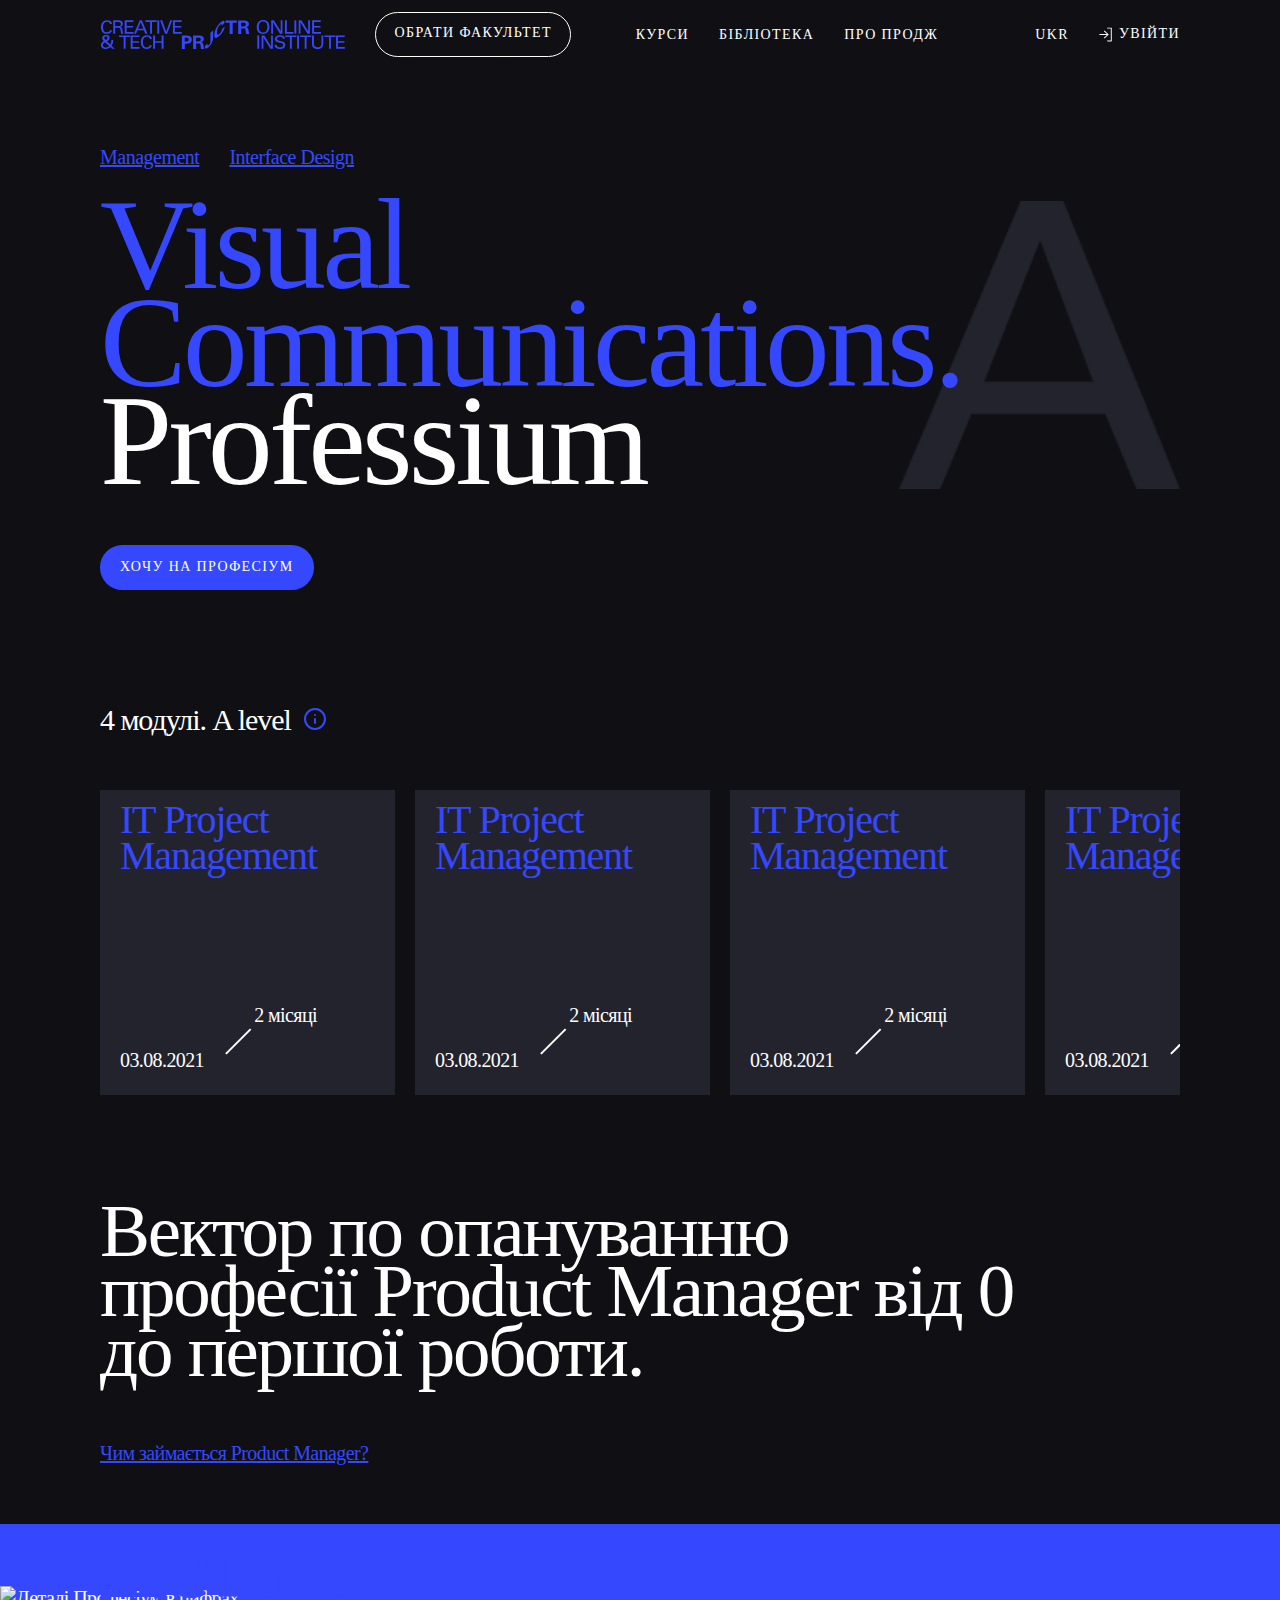
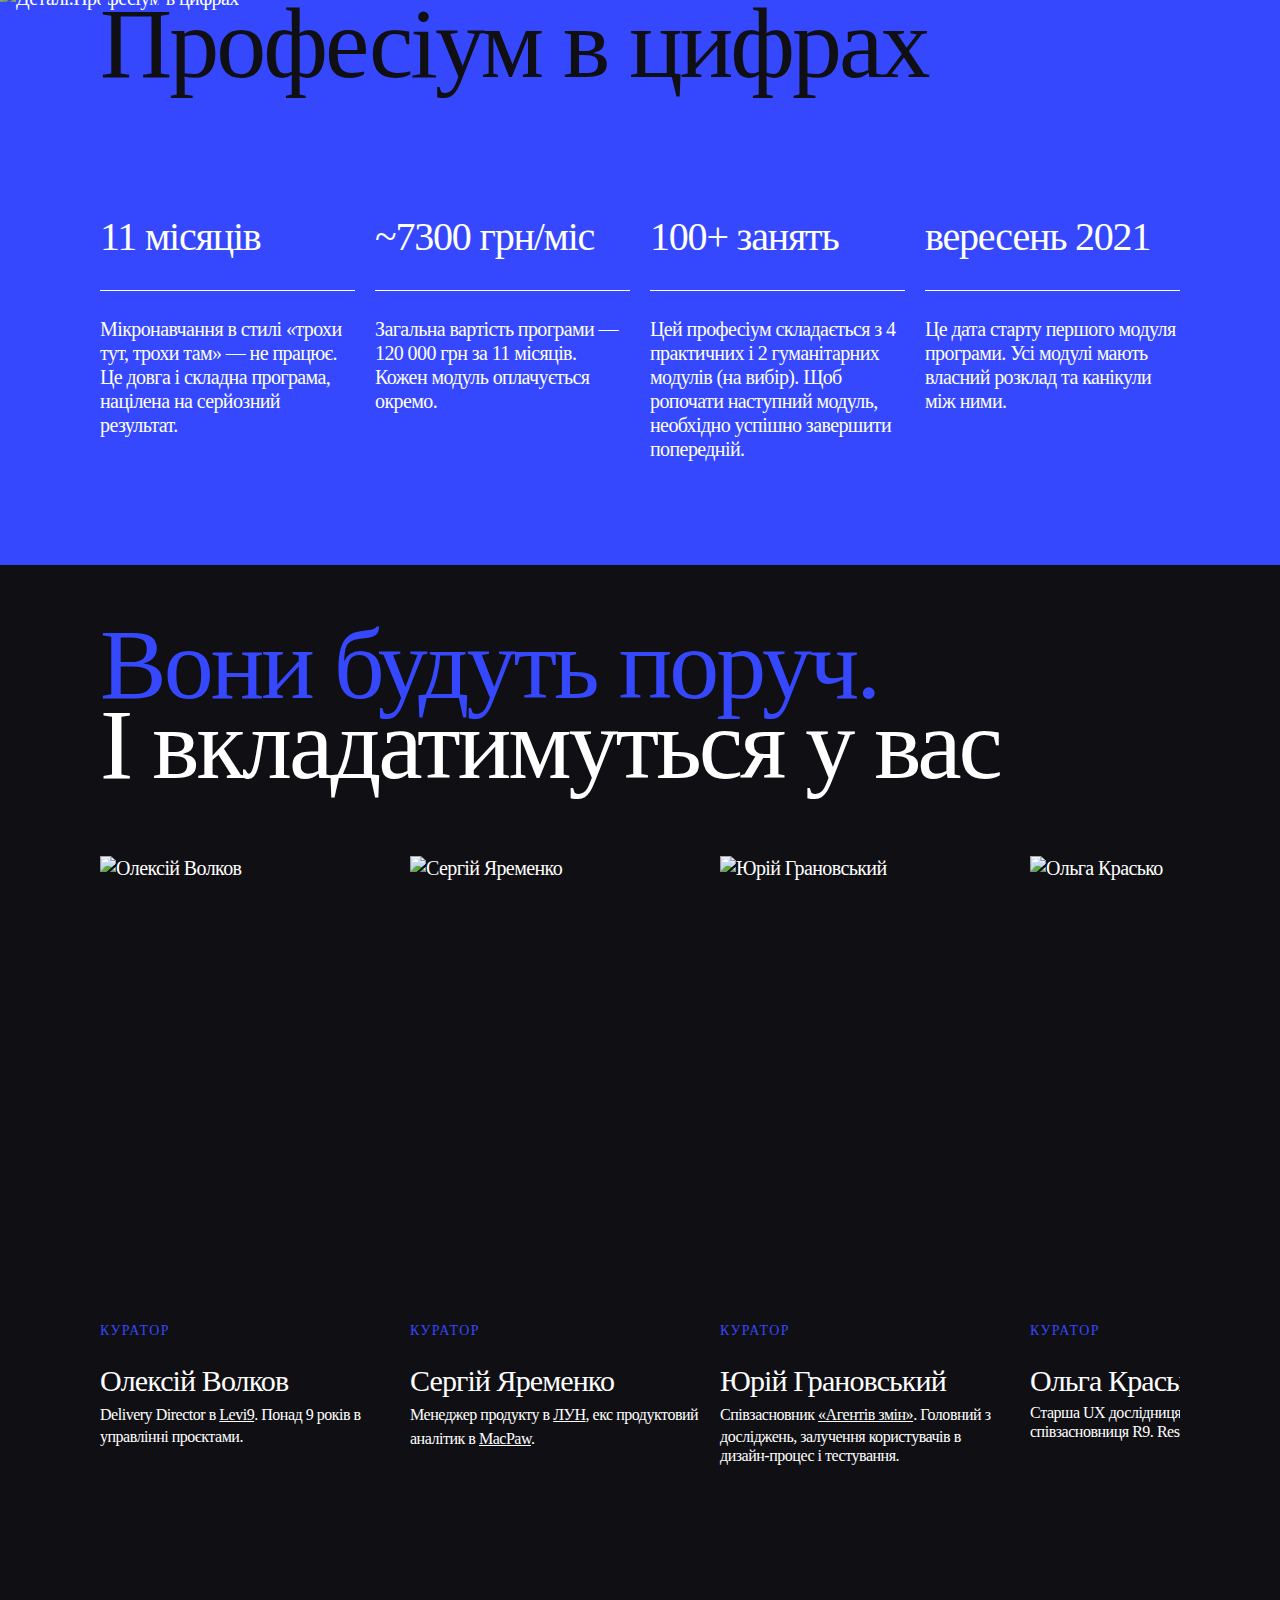
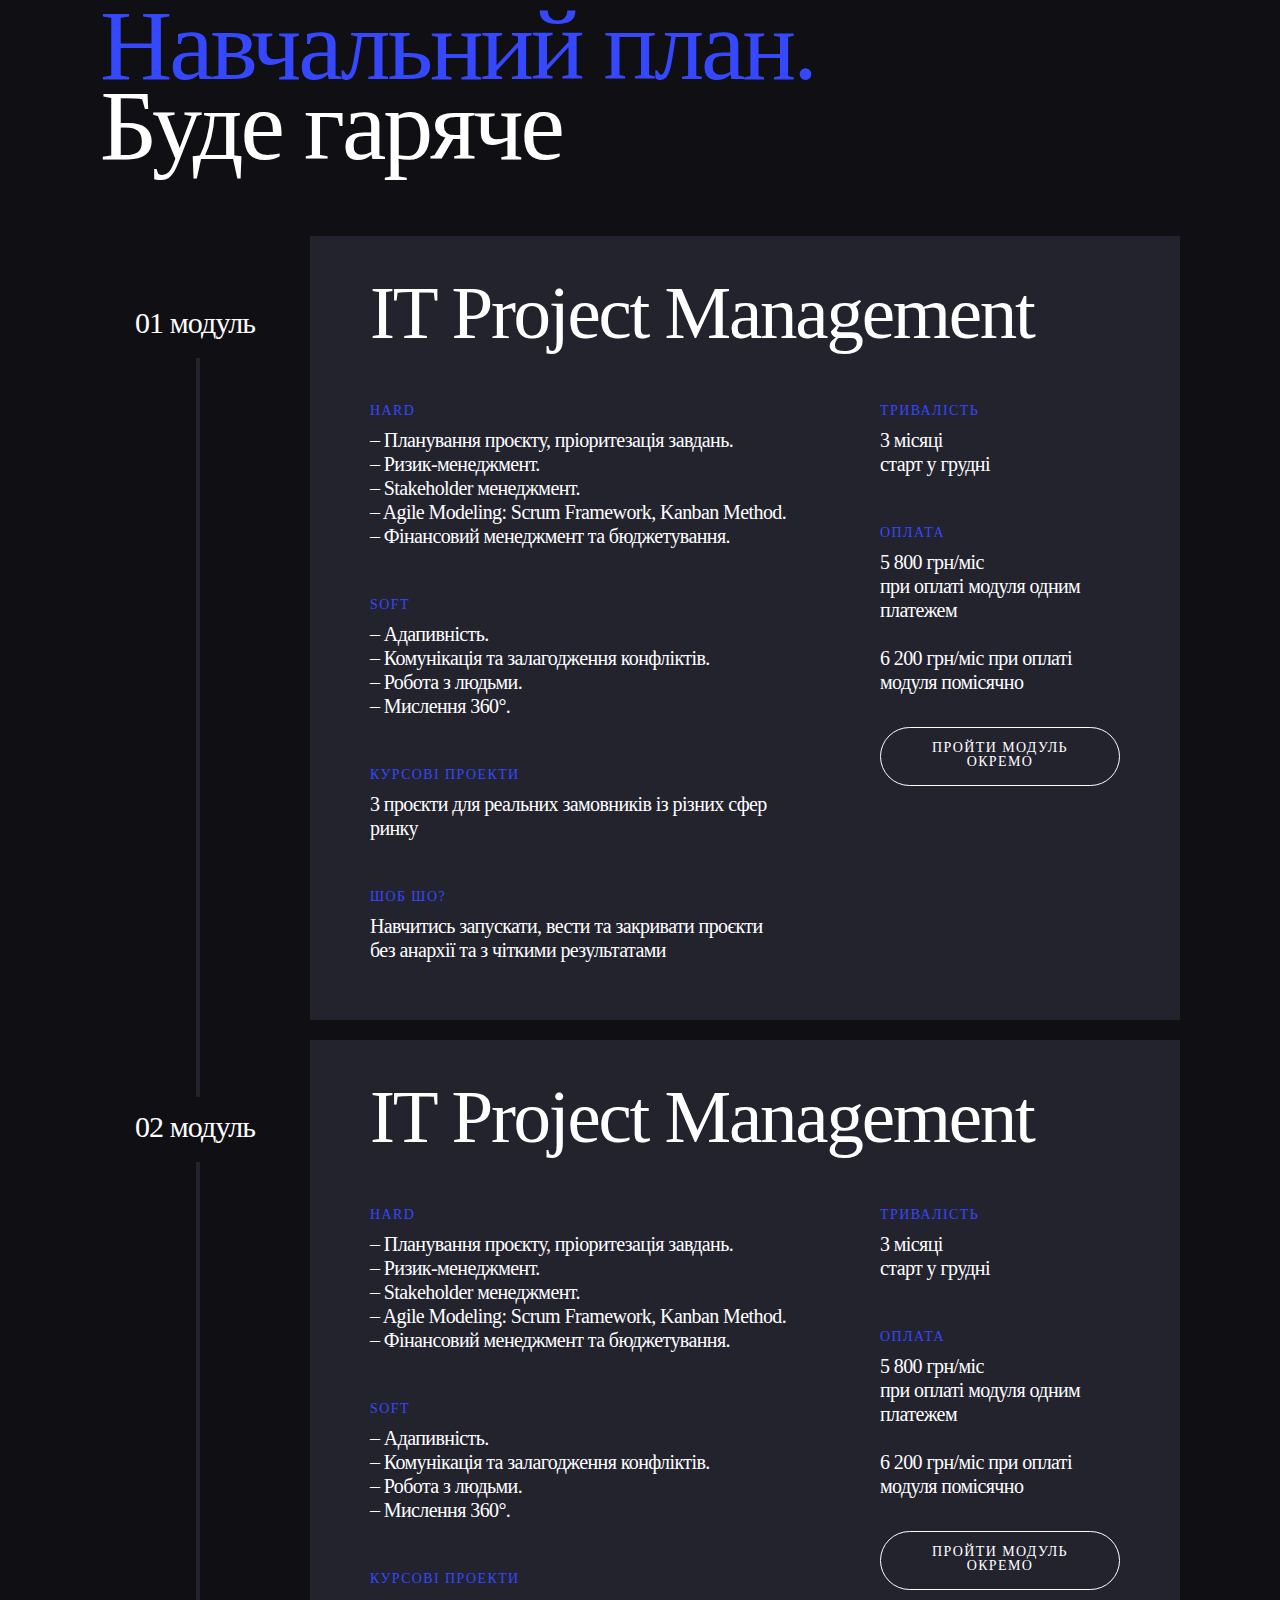
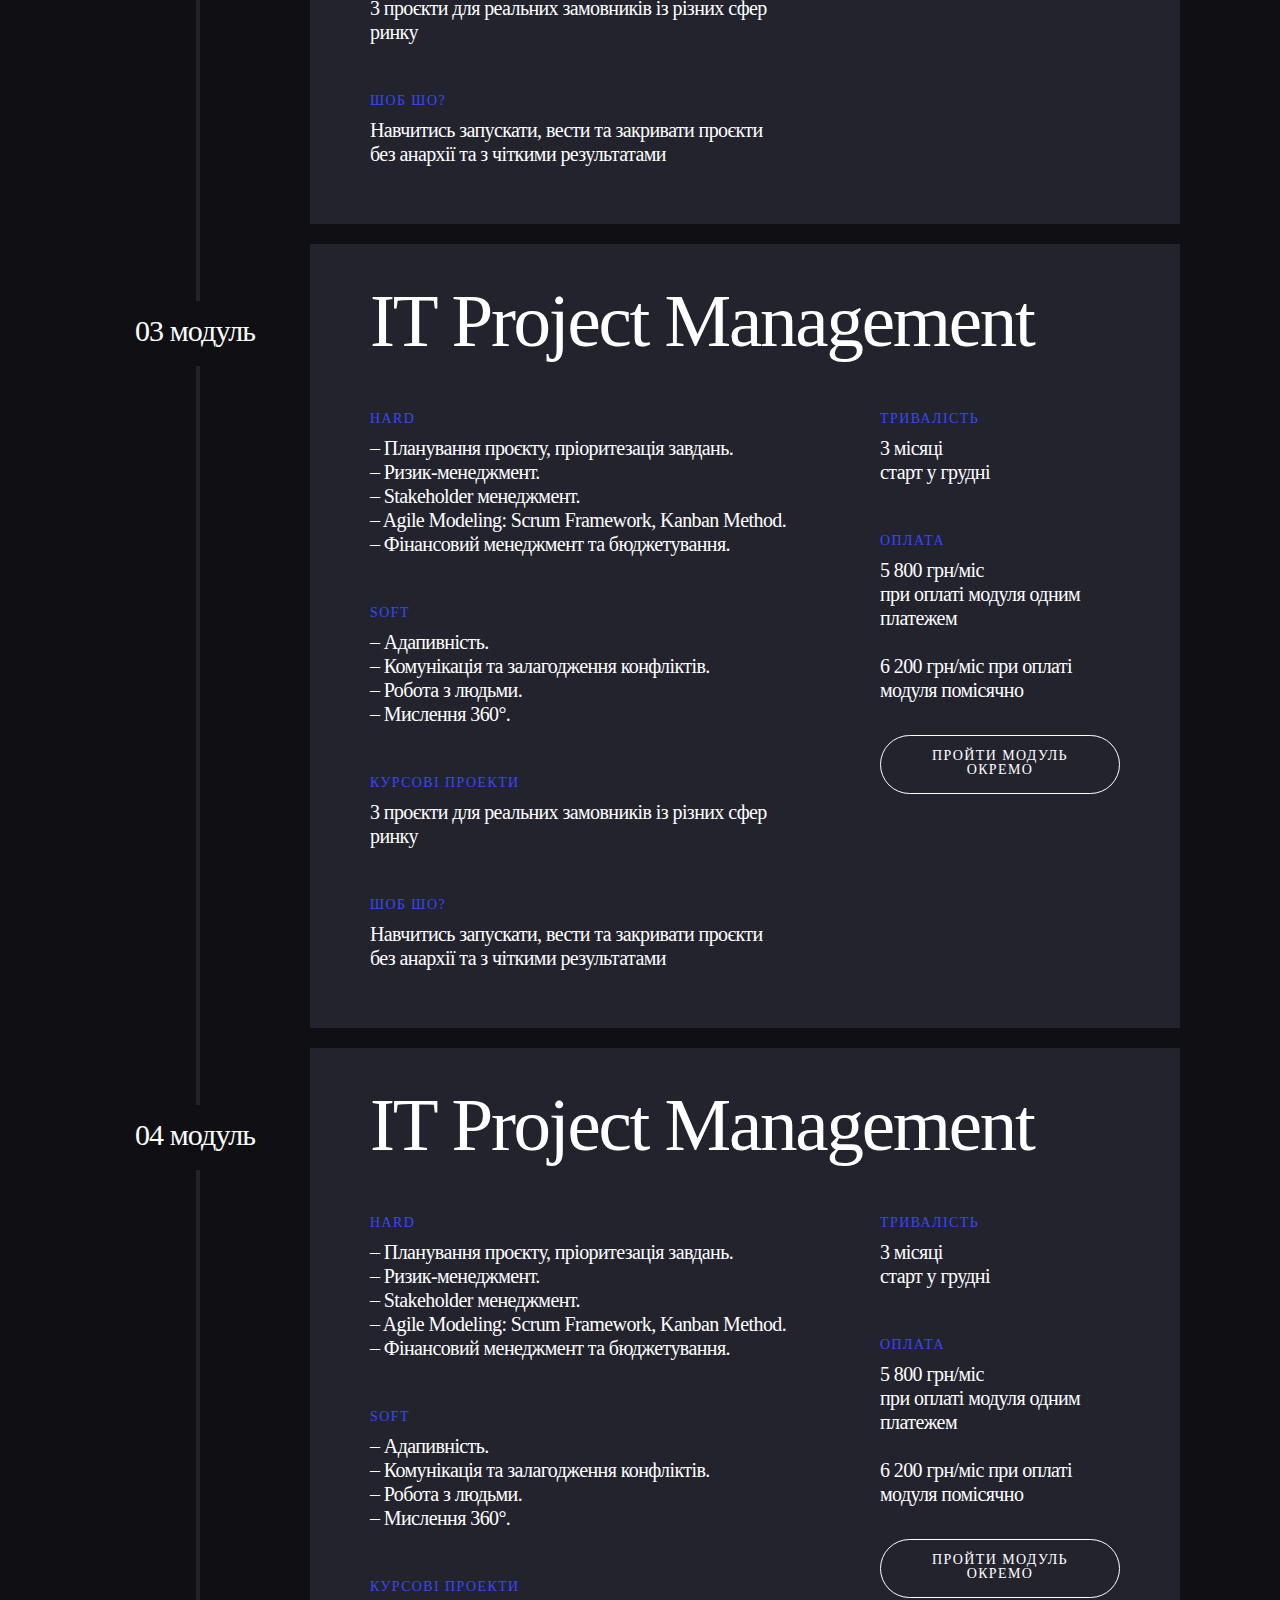
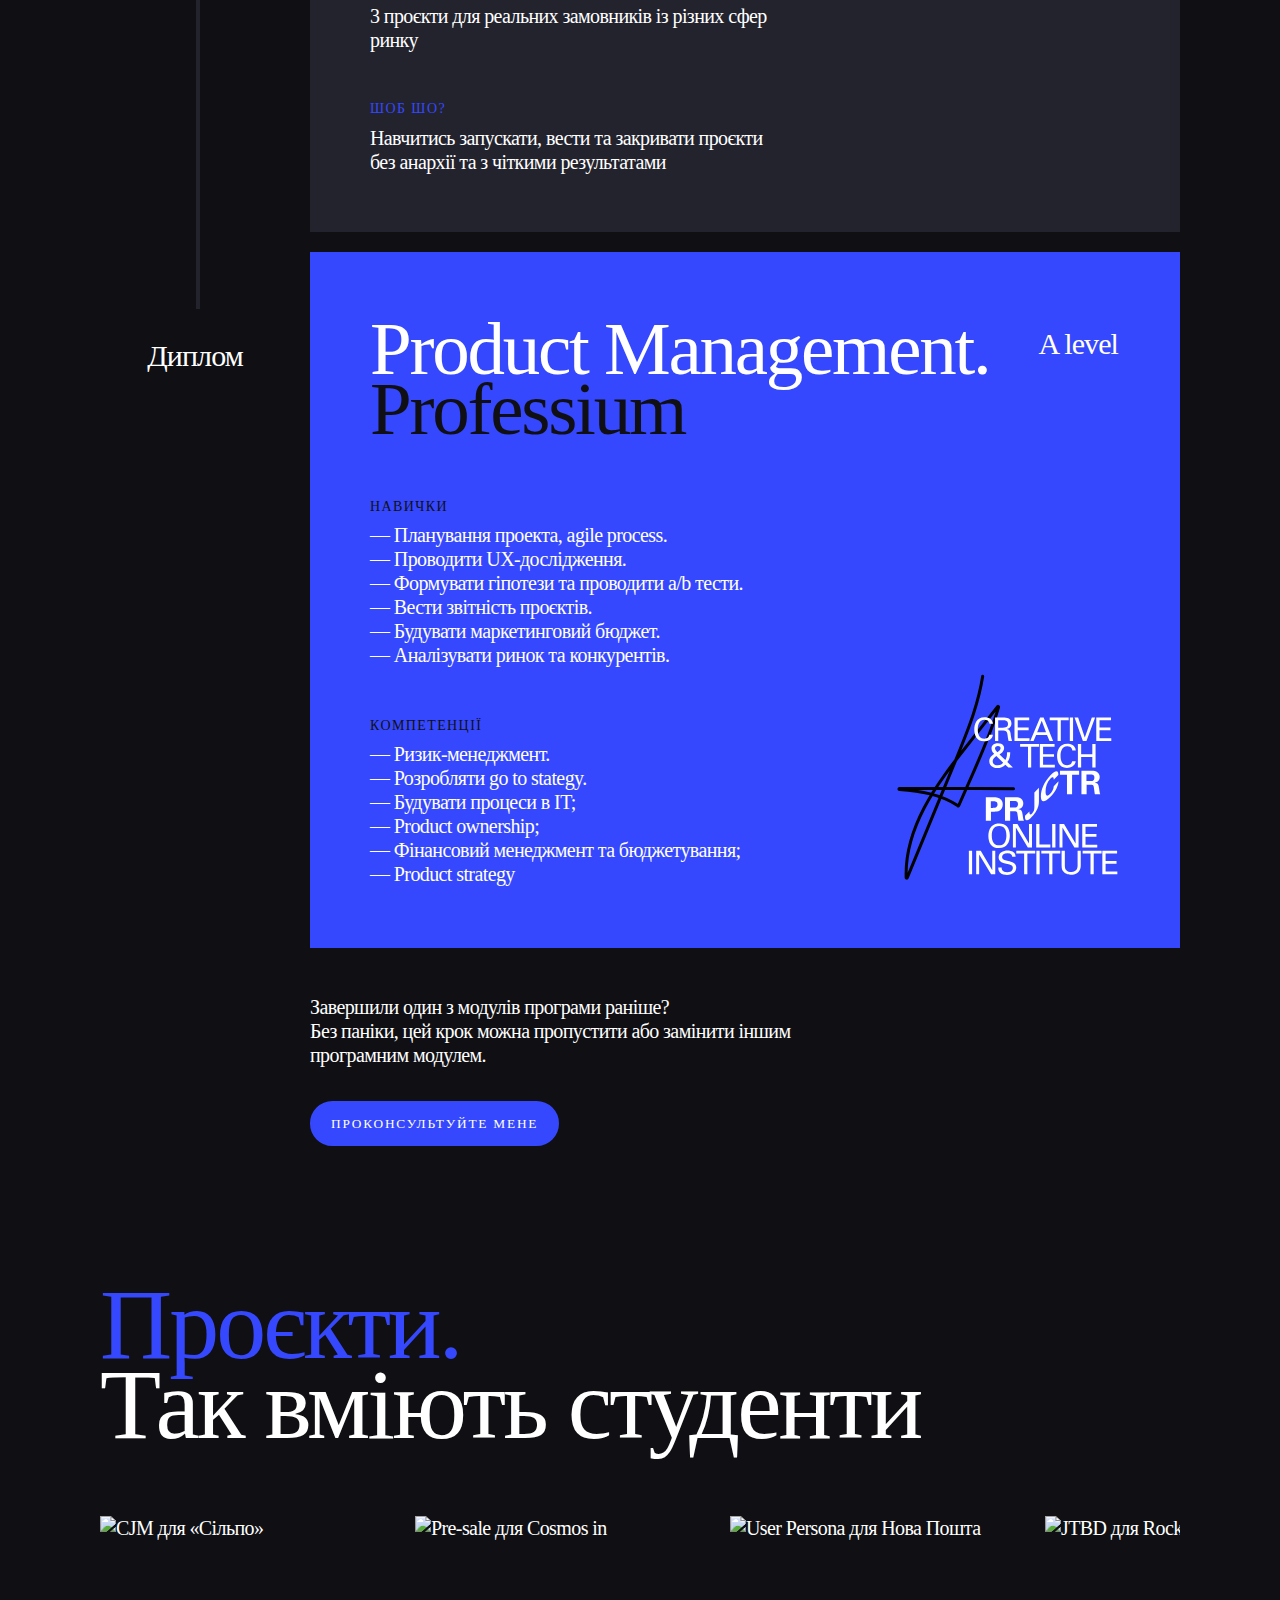
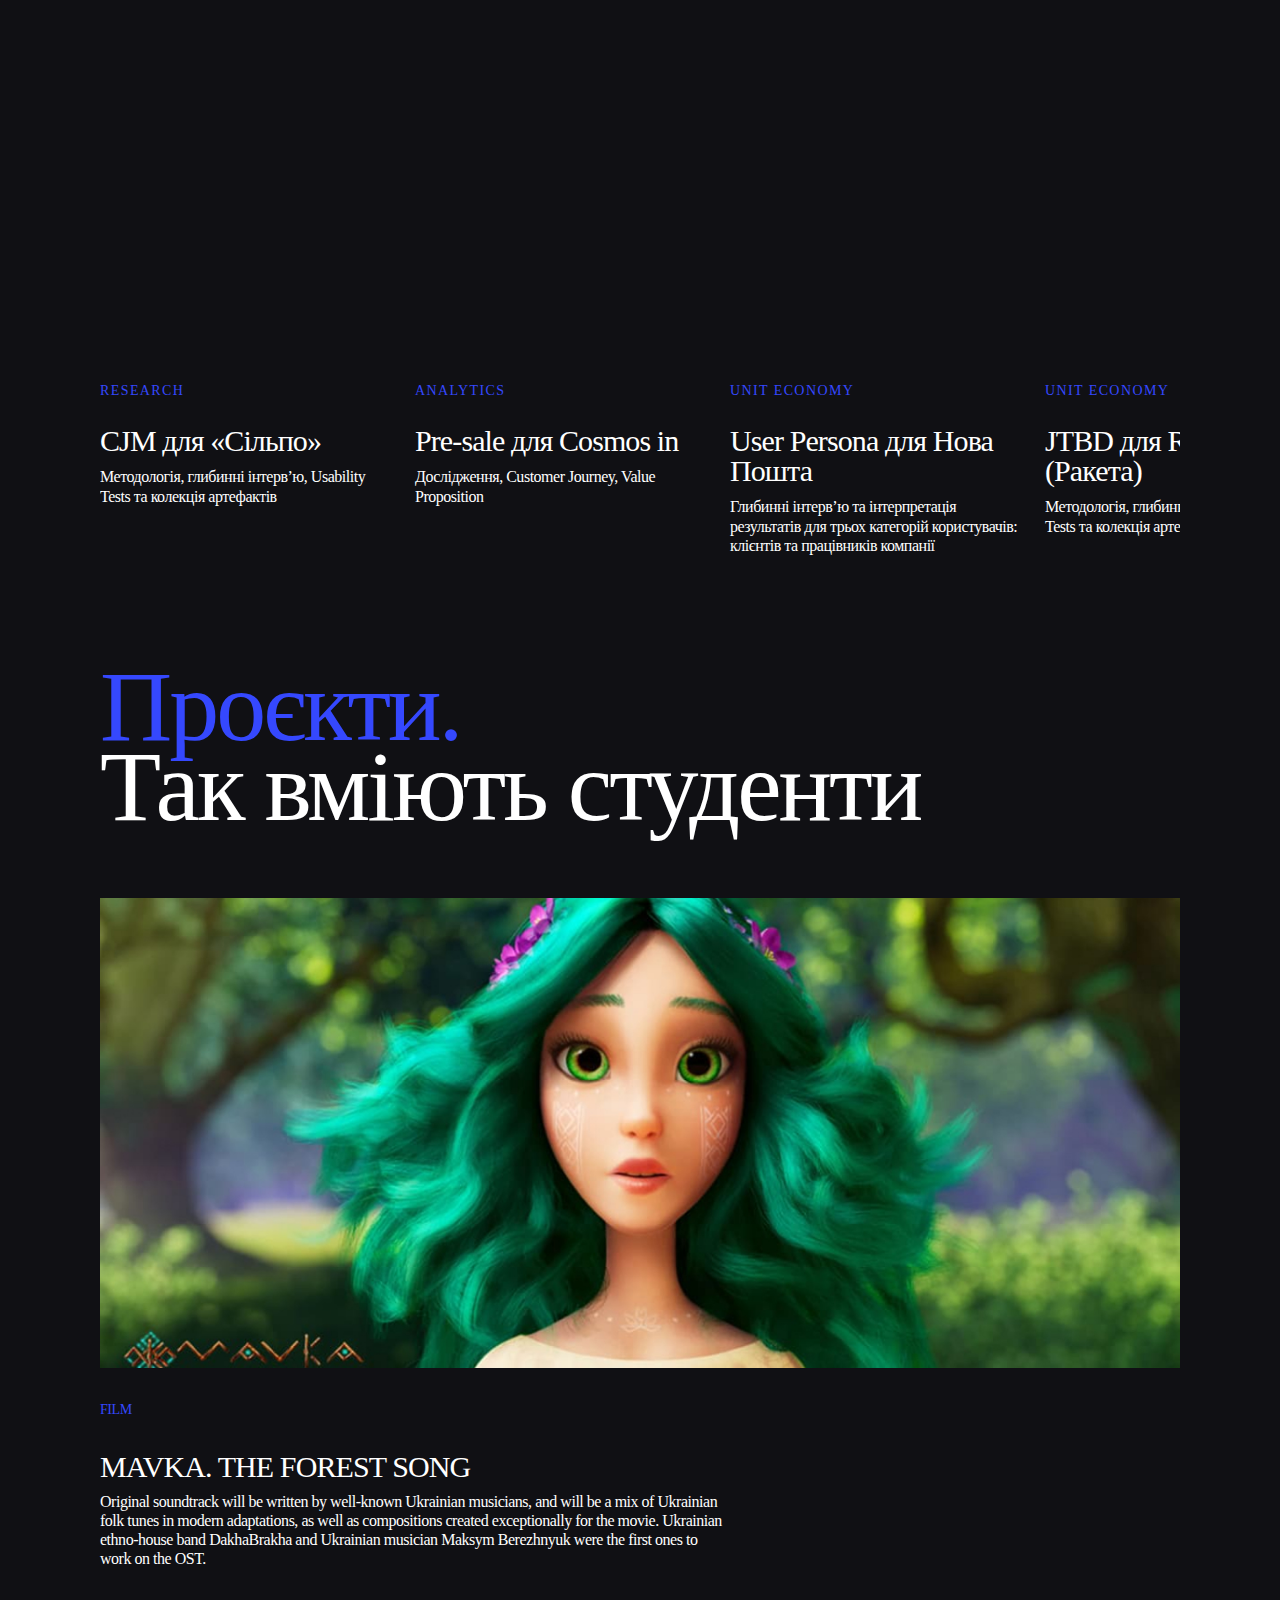
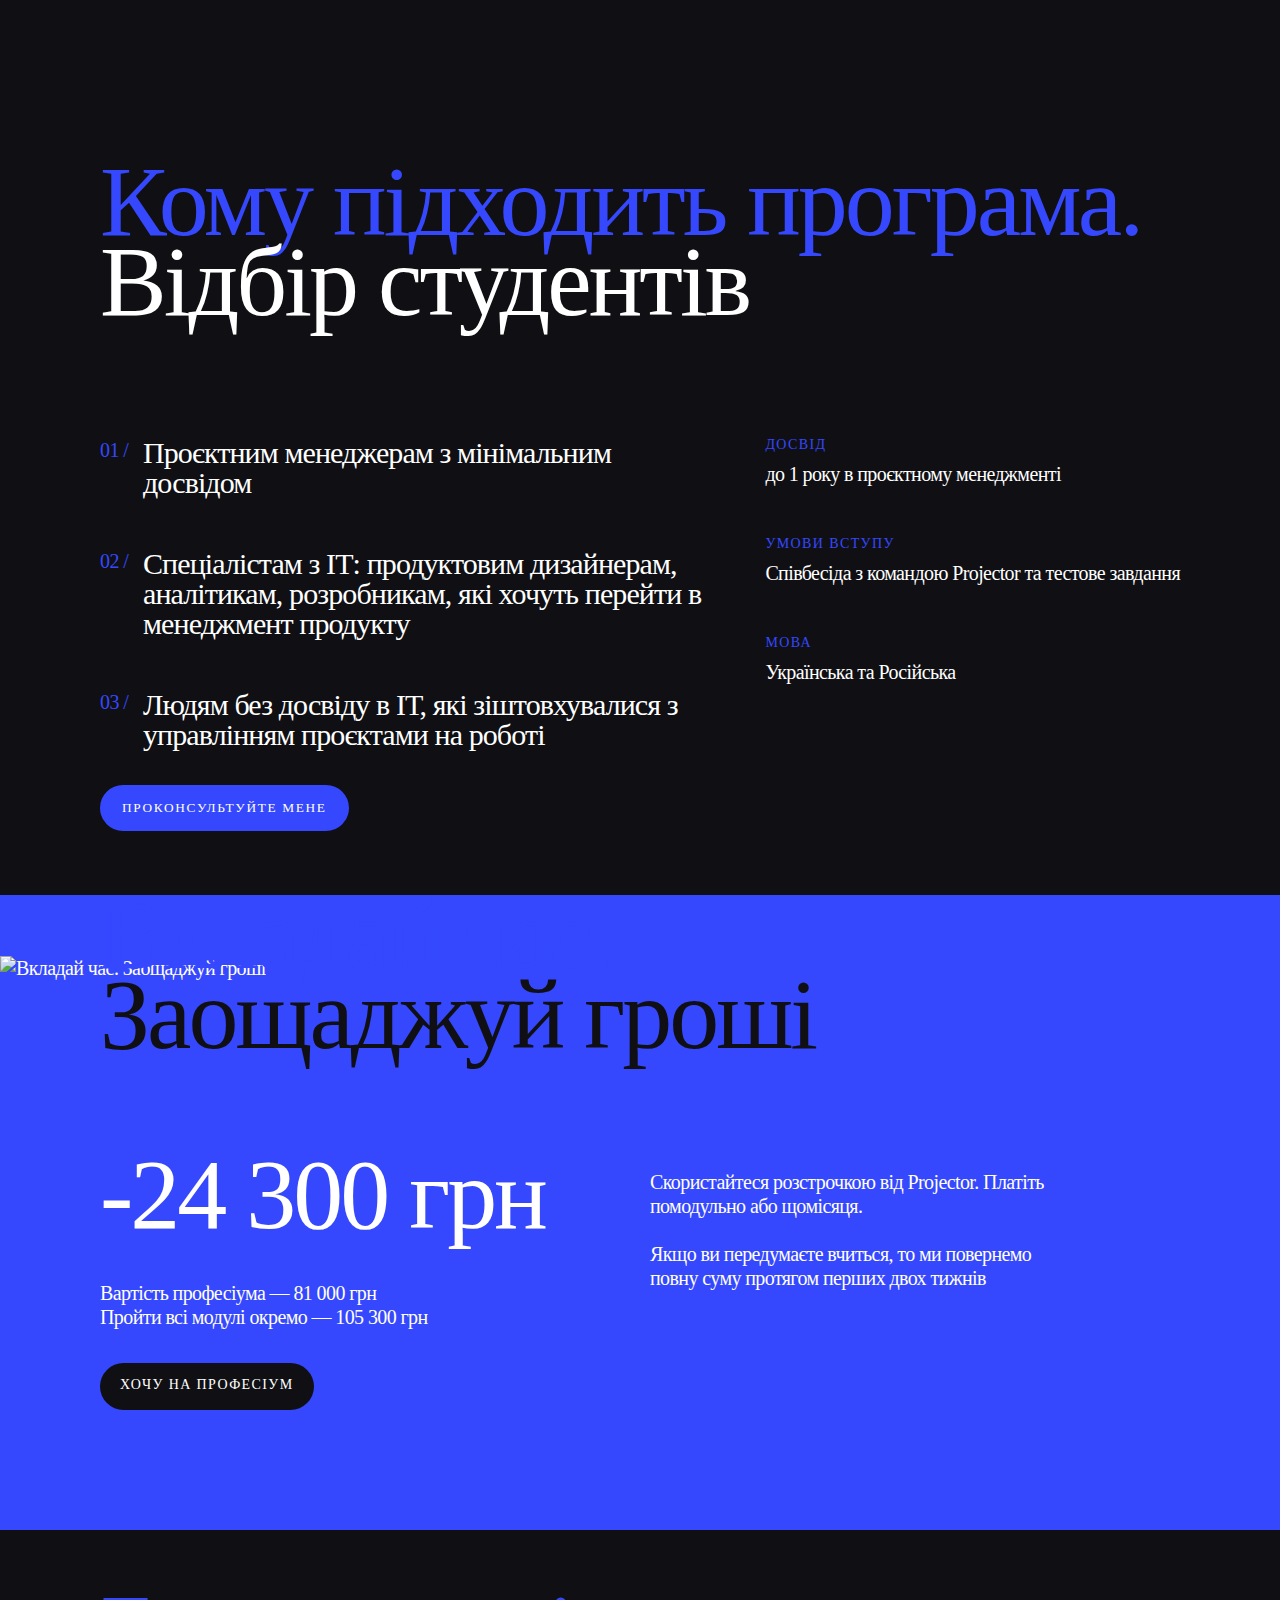
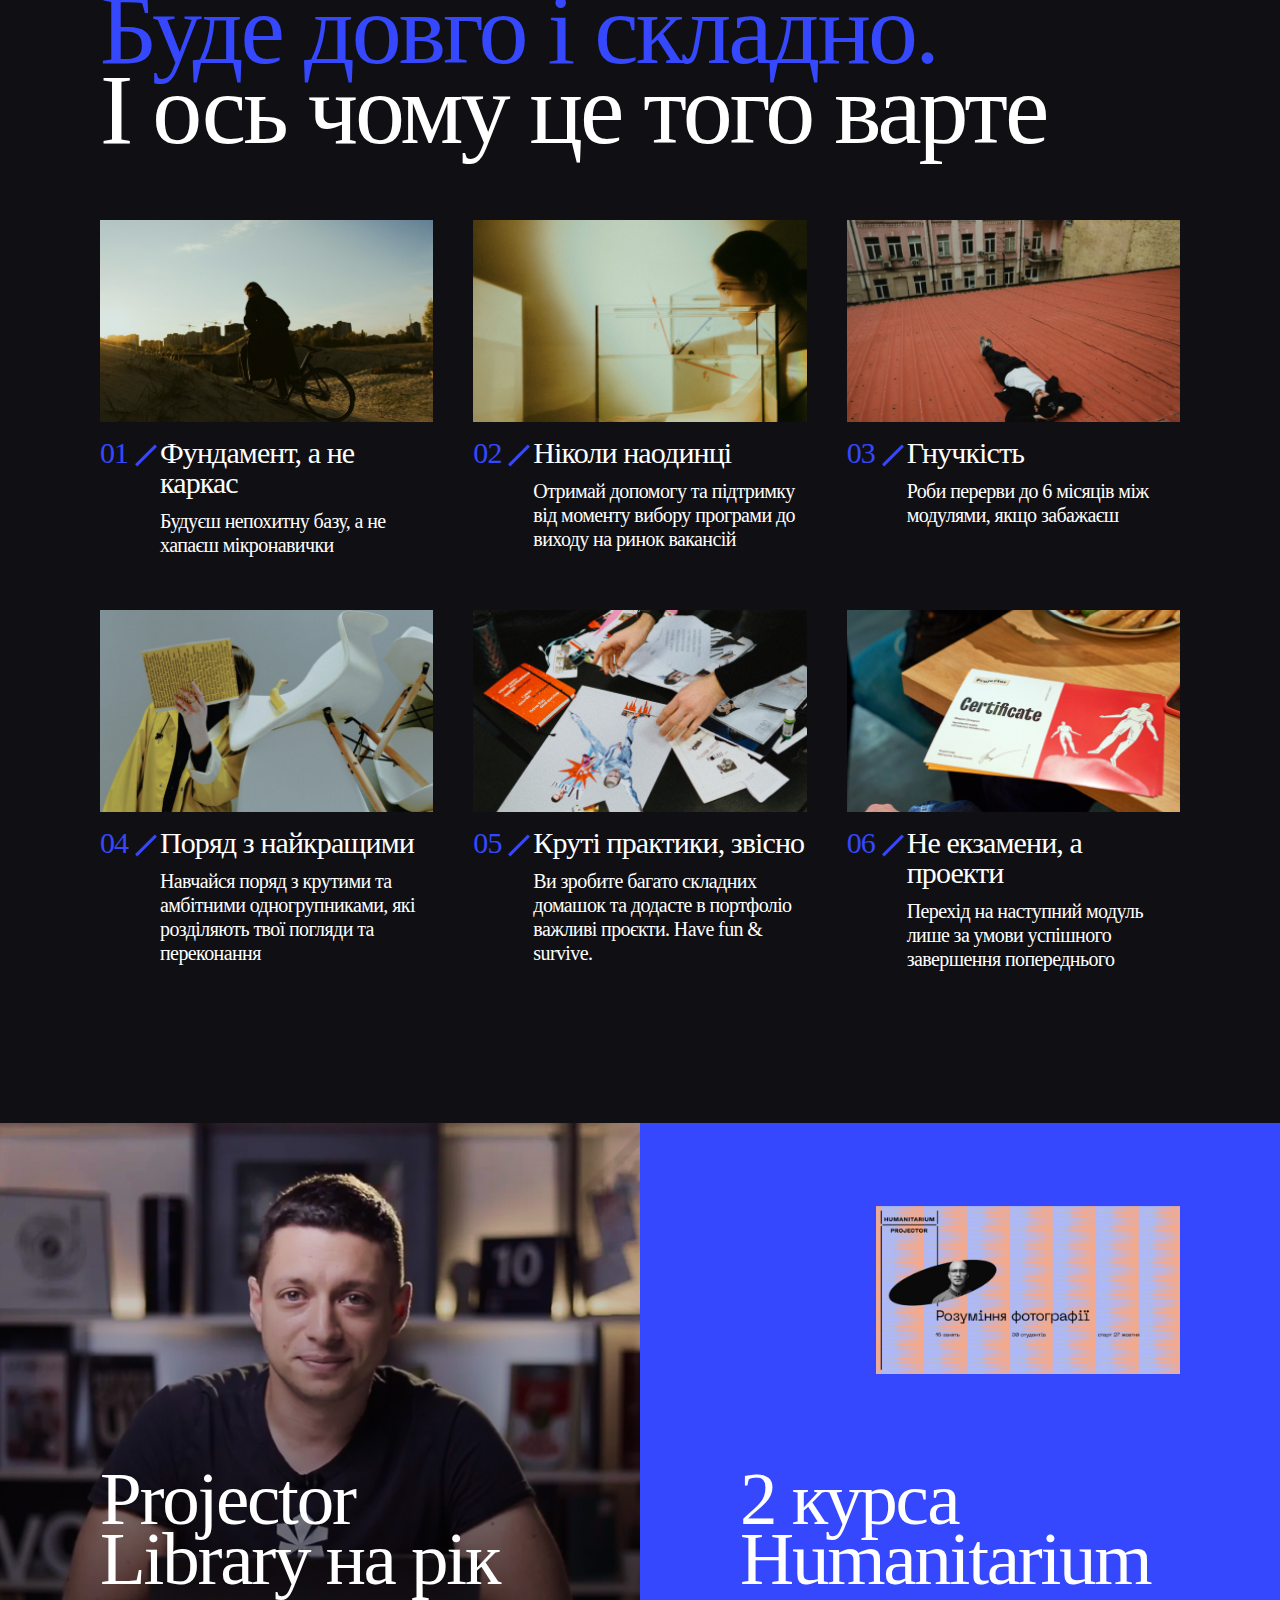
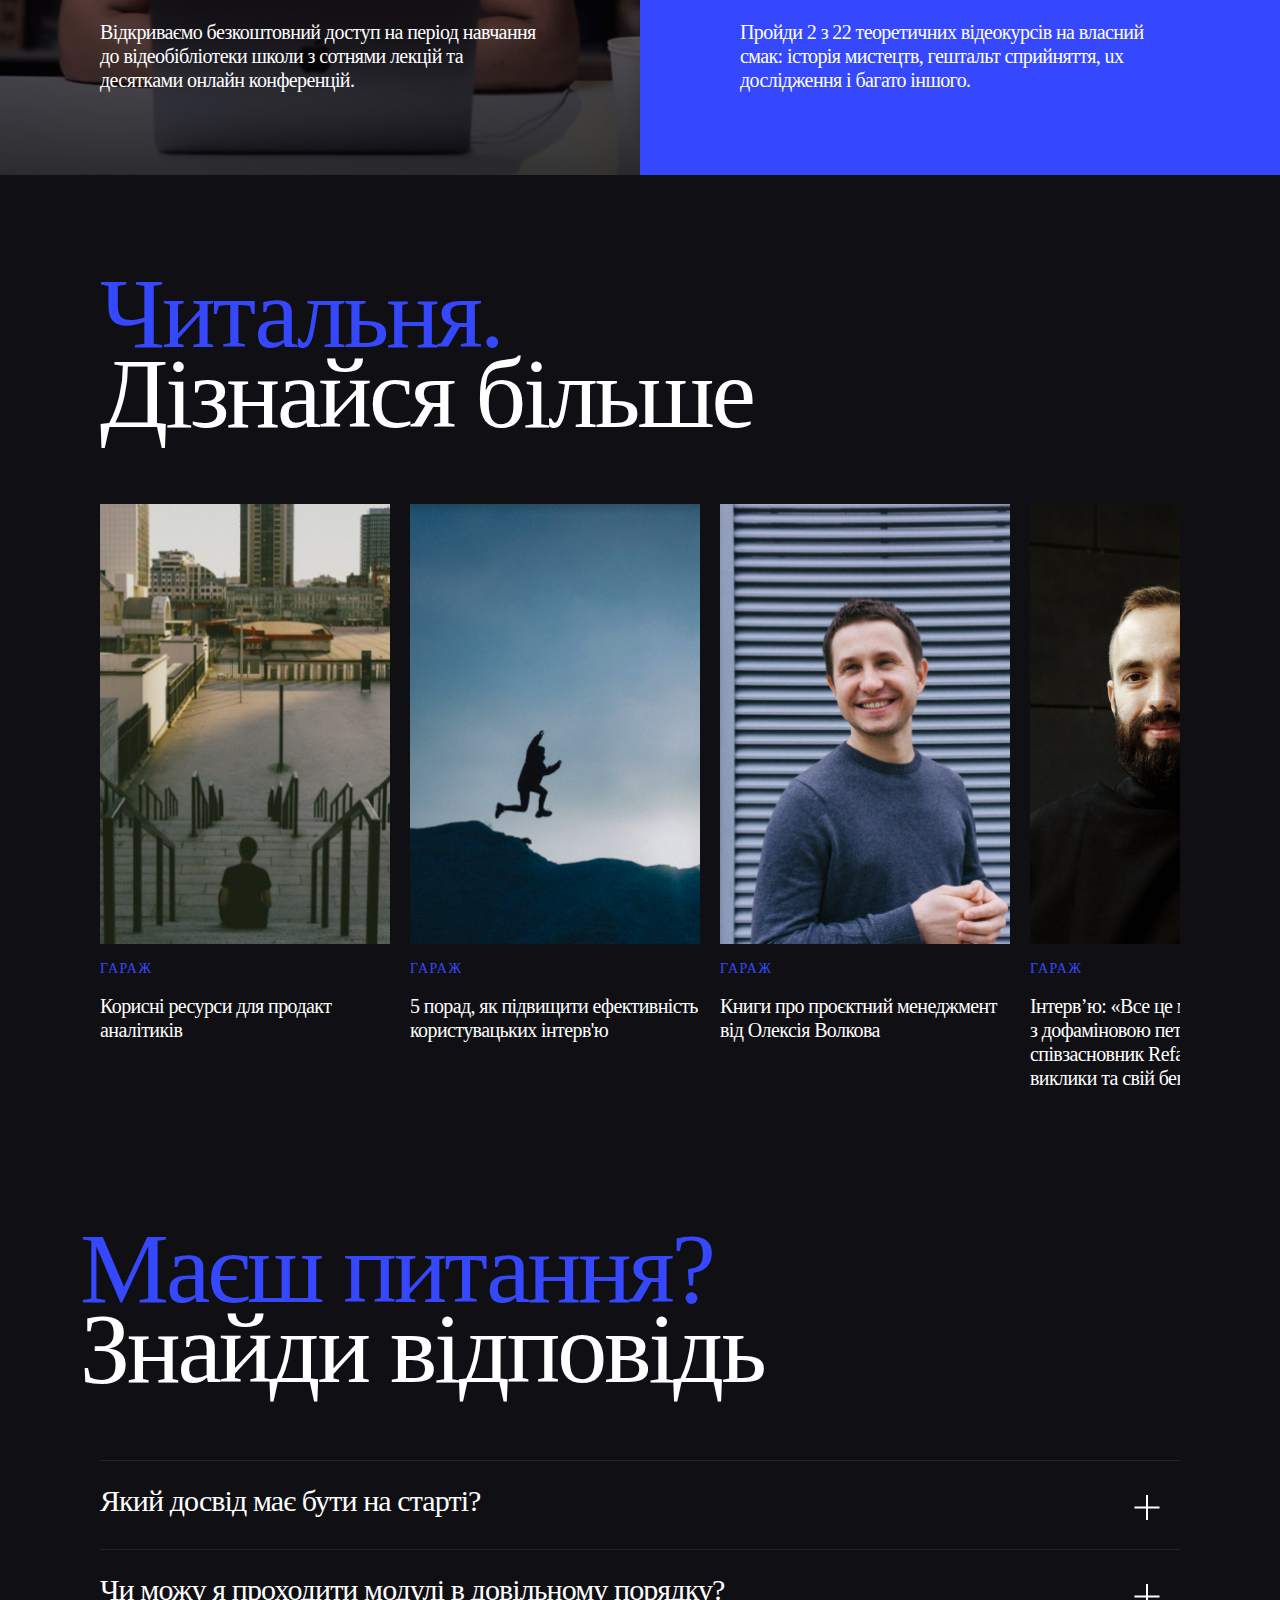
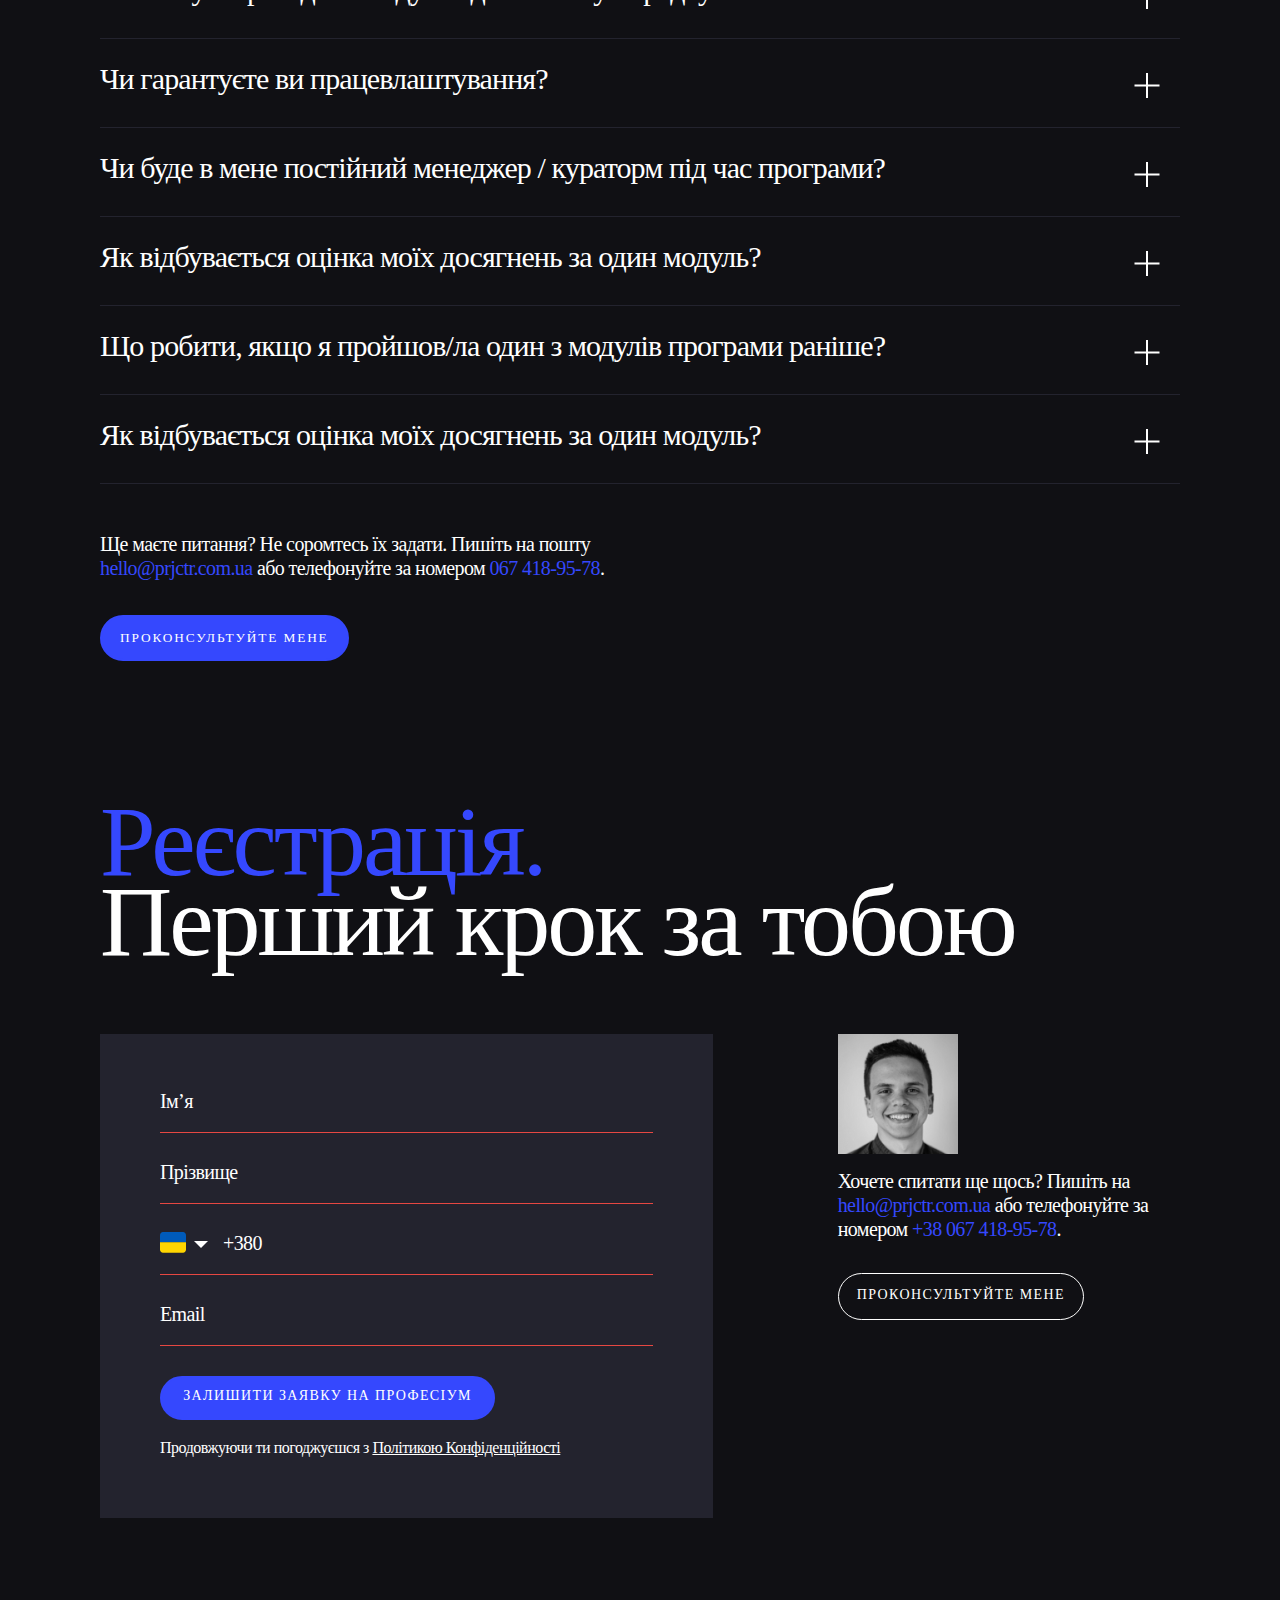
==== commit 3d87b05d: "Fix to PP" ====
--- a/index.html
+++ b/index.html
@@ -221,8 +221,7 @@
 
                   <h4 class="advantages_list_item_title">~7300 грн/мic</h4>
 
-                  <p class="advantages_list_item_text">Загальна вартість програми — 120 000 грн за 11 місяців. <br>
-                     Кожен
+                  <p class="advantages_list_item_text">Загальна вартість програми — 120 000 грн за 11 місяців. Кожен
                      модуль оплачується окремо. </p>
 
                </div>
@@ -426,7 +425,7 @@
                            <p>5 800 грн/міс<br>
                               при оплаті модуля одним платежем
                               <br><br>
-                              6 200 грн/міс<br>
+                              6 200 грн/міс
                               при оплаті модуля помісячно
                            </p>
 
@@ -517,7 +516,7 @@
                            <p>5 800 грн/міс<br>
                               при оплаті модуля одним платежем
                               <br><br>
-                              6 200 грн/міс<br>
+                              6 200 грн/міс
                               при оплаті модуля помісячно
                            </p>
 
@@ -608,7 +607,7 @@
                            <p>5 800 грн/міс<br>
                               при оплаті модуля одним платежем
                               <br><br>
-                              6 200 грн/міс<br>
+                              6 200 грн/міс
                               при оплаті модуля помісячно
                            </p>
 
@@ -699,7 +698,7 @@
                            <p>5 800 грн/міс<br>
                               при оплаті модуля одним платежем
                               <br><br>
-                              6 200 грн/міс<br>
+                              6 200 грн/міс
                               при оплаті модуля помісячно
                            </p>
 
@@ -766,8 +765,43 @@
 
                            </div>
 
-                           <img src="images/autograph.svg" alt="autograph"
-                              class="curriculum_item_description_text_with_autograph_image" width="326" height="125">
+                           <svg width="277" height="226" class="curriculum_item_description_text_with_autograph_image"
+                              viewBox="0 0 277 226" fill="none">
+                              <path
+                                 d="M139.68 12.312C135.119 41.8269 123.634 69.6553 112.318 97.1463L64.1817 213.857C64.0128 214.363 63.3372 214.194 63.1683 213.688C62.3239 189.402 69.9243 165.284 81.2405 143.696C92.8945 121.433 108.433 101.531 123.972 81.7986C134.275 68.6434 144.409 55.6568 154.712 42.5016C155.049 42.1643 155.725 42.5016 155.556 43.0075C149.476 64.7642 140.355 85.3404 131.403 106.085L115.696 141.672C115.527 142.009 115.189 142.009 115.02 141.84C98.1304 130.203 77.187 126.999 56.4124 125.481C55.7368 125.481 55.9057 124.469 56.4124 124.469C94.5835 123.963 132.586 124.131 170.588 124.806"
+                                 stroke="black" stroke-width="3" stroke-miterlimit="10" stroke-linecap="round" />
+                              <path
+                                 d="M142.831 133.317H150.124C153.525 133.317 156.37 133.545 158.334 135.89C159.578 137.388 159.775 139.079 159.775 140.286C159.775 143.022 158.632 145.334 156.765 146.537C155.03 147.643 152.643 147.643 151.4 147.643H147.967V156.792H142.831V133.317ZM147.838 143.9H149.866C151.5 143.9 154.543 143.9 154.543 140.318C154.543 137.128 151.826 137.128 150.389 137.128H147.838V143.9Z"
+                                 fill="white" />
+                              <path
+                                 d="M162 133.252H171.06C173.676 133.22 176.324 133.22 178.224 134.847C179.697 136.117 180.284 137.844 180.284 139.375C180.284 143.771 176.489 144.812 175.346 145.137C178.912 145.462 179.173 147.481 179.596 150.543C179.955 153.312 180.152 154.45 180.317 155.103C180.578 156.145 180.775 156.405 181.037 156.798H175.443C175.213 155.495 174.493 149.537 174.167 148.623C173.708 147.289 172.465 147.289 171.615 147.289H167.168V156.798H162V133.252ZM167.003 143.542H171.092C171.68 143.542 172.859 143.542 173.676 142.889C174.034 142.629 174.984 141.815 174.984 140.153C174.984 138.558 174.199 137.808 173.74 137.516C172.956 136.963 172.006 136.963 170.404 136.963H167.003V143.542Z"
+                                 fill="white" />
+                              <path
+                                 d="M223.985 110.711H216.954V106.804H236.12V110.711H229.085V130.346H223.981V110.711H223.985Z"
+                                 fill="white" />
+                              <path
+                                 d="M238.442 106.802H247.502C250.118 106.77 252.766 106.769 254.666 108.397C256.138 109.667 256.726 111.394 256.726 112.924C256.726 117.32 252.931 118.362 251.788 118.687C255.354 119.012 255.615 121.031 256.038 124.093C256.396 126.861 256.594 128 256.758 128.653C257.02 129.695 257.217 129.955 257.479 130.347H251.885C251.655 129.045 250.935 123.086 250.609 122.173C250.15 120.839 248.906 120.839 248.057 120.839H243.61V130.347H238.442V106.802ZM243.445 117.092H247.534C248.122 117.092 249.301 117.092 250.118 116.439C250.476 116.179 251.426 115.365 251.426 113.702C251.426 112.107 250.641 111.358 250.182 111.065C249.397 110.512 248.448 110.512 246.846 110.512H243.445V117.092Z"
+                                 fill="white" />
+                              <path
+                                 d="M191.377 141.876C191.377 142.979 191.377 144.281 191.201 145.33C191.055 146.03 190.807 147.682 189.091 149.512C187.331 151.389 186.428 150.397 186.428 148.31C186.428 148.006 186.428 148.31 186.428 148.31V147.457L182.002 151.803V152.902C182.002 152.902 182.002 152.028 182.002 152.902C182.002 153.776 181.984 155.285 183.109 155.999C185.783 157.683 191.868 149.277 192.685 147.942C195.334 143.589 195.946 140.406 195.946 137.188V123.675L191.377 128.389V141.876Z"
+                                 fill="white" />
+                              <path
+                                 d="M210.757 122.137C210.671 125.01 208.865 128.061 206.972 130.012C202.575 134.544 202.575 128.603 202.575 127.358C202.575 123.04 203.973 118.12 207.32 114.666C210.252 111.644 210.714 113.835 210.714 114.844C210.714 115.644 210.714 115.686 210.714 115.686L215.323 111.051L215.326 110.092C215.326 105.917 212.094 106.466 207.496 111.208C201.586 117.303 197.859 125.549 197.859 132.189C197.859 137.377 200.217 140.278 207.467 132.806C209.388 130.826 211.746 127.957 213.609 124.125C215.297 120.646 215.416 118.584 215.502 117.246L210.757 122.137Z"
+                                 fill="white" />
+                              <path
+                                 d="M150.004 59.8539C149.581 54.5182 144.896 53.1842 141.577 53.1842C133.215 53.1842 131.296 60.5697 131.296 65.5151C131.296 70.07 132.89 77.3579 141.154 77.3579C145.188 77.3579 149.45 75.4383 149.938 70.8183H146.36C146.262 71.3714 146.067 72.38 145.221 73.291C144.212 74.3321 142.846 74.69 141.414 74.69C136.046 74.69 134.777 69.9073 134.777 65.4825C134.777 61.5783 135.786 55.787 141.447 55.787C145.969 55.787 146.392 59.0406 146.522 59.8539H150.004ZM152.053 77H155.274V66.3935H159.373C163.31 66.3935 164.124 67.3696 164.514 70.7858C164.742 72.5752 165.067 75.4383 165.588 77H169.069C168.158 74.3972 167.93 72.38 167.605 69.6145C167.279 66.6863 166.271 65.6777 164.026 65.0921C164.742 64.8969 165.783 64.5715 166.791 63.563C167.833 62.5218 168.451 61.0577 168.451 59.3984C168.451 57.5114 167.605 55.722 165.848 54.6158C164.124 53.5096 161.651 53.5096 160.447 53.5096H152.053V77ZM155.209 56.2425H160.349C161.651 56.2425 165.035 56.2425 165.035 60.0492C165.035 62.0013 163.896 62.8472 163.44 63.1075C162.562 63.628 160.707 63.628 160.349 63.628H155.209V56.2425ZM171.476 77H186.475V74.1369H174.73V66.3284H185.662V63.5955H174.73V56.2751H186.215V53.5096H171.476V77ZM187.234 77H190.585L193.123 70.8834H204.022L206.56 77H210.106L200.606 53.5096H197.125L187.234 77ZM198.719 56.7306L203.046 68.248H194.164L198.719 56.7306ZM217.8 77V56.2751H225.674V53.5096H206.706V56.2751H214.579V77H217.8ZM226.823 77H230.077V53.5096H226.823V77ZM252.114 53.5096H248.827L241.8 73.5838L235.13 53.5096H231.519L239.88 77H243.459L252.114 53.5096ZM253.285 77H268.283V74.1369H256.538V66.3284H267.47V63.5955H256.538V56.2751H268.023V53.5096H253.285V77Z"
+                                 fill="white" />
+                              <path
+                                 d="M164.049 88.3187C164.049 92.3531 163.529 94.0774 162.325 96.0946L156.566 90.4009C157.933 89.49 161.121 87.4077 161.121 83.959C161.121 82.7226 160.601 81.5514 159.722 80.738C158.974 80.0547 157.835 79.2739 154.842 79.2739C150.775 79.2739 148.53 81.3887 148.53 84.447C148.53 87.245 150.254 88.9369 151.23 89.8478C148.79 91.6698 146.285 93.6545 146.285 97.3309C146.285 101.072 149.148 104.098 154.191 104.098C157.412 104.098 160.145 102.797 162.325 100.65L165.383 103.545H169.938L164.342 98.1118C166.522 95.2162 167.173 92.8736 167.205 88.3187H164.049ZM154.484 88.2862C153.052 86.8871 152.011 85.6183 152.011 84.2843C152.011 83.048 153.183 81.8767 154.94 81.8767C156.892 81.8767 157.64 83.1456 157.64 84.0891C157.64 86.1388 155.297 87.7331 154.484 88.2862ZM160.21 98.6974C159.364 99.5759 157.64 101.365 154.679 101.365C152.727 101.365 149.701 100.487 149.701 97.2333C149.701 95.4764 150.612 93.8822 153.313 91.8976L160.21 98.6974ZM188.199 103.545V82.8202H196.073V80.0547H177.105V82.8202H184.978V103.545H188.199ZM196.832 103.545H211.831V100.682H200.085V92.8736H211.017V90.1407H200.085V82.8202H211.57V80.0547H196.832V103.545ZM232.794 86.3991C232.371 81.0633 227.686 79.7294 224.367 79.7294C216.006 79.7294 214.086 87.1149 214.086 92.0602C214.086 96.6152 215.68 103.903 223.944 103.903C227.979 103.903 232.241 101.983 232.729 97.3635H229.15C229.052 97.9166 228.857 98.9252 228.011 99.8362C227.003 100.877 225.636 101.235 224.205 101.235C218.836 101.235 217.568 96.4525 217.568 92.0277C217.568 88.1235 218.576 82.3322 224.237 82.3322C228.76 82.3322 229.183 85.5857 229.313 86.3991H232.794ZM234.909 80.0547V103.545H238.162V92.9387H249.322V103.545H252.575V80.0547H249.322V90.1407H238.162V80.0547H234.909Z"
+                                 fill="white" />
+                              <path
+                                 d="M145.371 171.906C145.371 178.348 147.974 184.042 155.977 184.042C164.339 184.042 166.844 177.763 166.844 171.516C166.844 163.545 162.745 159.38 156.238 159.38C154.058 159.38 150.837 159.901 148.397 162.536C145.826 165.302 145.371 169.239 145.371 171.906ZM148.787 171.711C148.787 166.896 150.316 162.113 156.27 162.113C161.638 162.113 163.395 166.148 163.395 171.484C163.395 173.078 163.2 176.787 161.28 179.129C159.914 180.756 157.994 181.277 156.075 181.277C154.22 181.277 152.203 180.789 150.869 179.129C149.242 177.112 148.787 174.282 148.787 171.711ZM169.913 183.489H172.873V163.545L184.814 183.489H188.978V159.999H185.985V179.422L174.435 159.999H169.913V183.489ZM193.218 183.489H207.371V180.593H196.439V159.999H193.218V183.489ZM209.182 183.489H212.436V159.999H209.182V183.489ZM216.513 183.489H219.474V163.545L231.414 183.489H235.579V159.999H232.585V179.422L221.035 159.999H216.513V183.489ZM239.266 183.489H254.264V180.626H242.519V172.817H253.451V170.085H242.519V162.764H254.004V159.999H239.266V183.489Z"
+                                 fill="white" />
+                              <path
+                                 d="M125.863 210.343H129.117V186.852H125.863V210.343ZM133.194 210.343H136.155V190.399L148.095 210.343H152.26V186.852H149.266V206.276L137.716 186.852H133.194V210.343ZM155.296 203.478C155.296 204.617 155.328 206.504 156.662 208.228C158.517 210.603 162.161 210.896 163.95 210.896C169.969 210.896 173.223 207.74 173.223 203.575C173.223 202.599 173.06 200.322 170.88 198.89C169.514 197.979 168.895 197.849 163.299 196.418C160.436 195.734 159.07 195.019 159.07 192.936C159.07 190.594 161.022 189.13 164.275 189.13C166.585 189.13 169.058 189.781 169.221 192.709H172.605C172.539 191.733 172.474 190.138 171.173 188.707C169.286 186.657 166.13 186.397 164.568 186.397C160.144 186.397 155.621 188.479 155.621 193.262C155.621 194.823 156.142 196.58 158.061 197.882C159.265 198.695 160.859 199.086 164.438 199.964C167.724 200.777 169.839 201.298 169.839 203.933C169.839 205.105 169.221 208.13 164.341 208.13C158.94 208.13 158.745 205.105 158.679 203.478H155.296ZM184.365 210.343V189.618H192.238V186.852H173.27V189.618H181.144V210.343H184.365ZM193.388 210.343H196.641V186.852H193.388V210.343ZM209.405 210.343V189.618H217.279V186.852H198.311V189.618H206.184V210.343H209.405ZM218.591 186.852V201.168C218.591 204.682 219.242 206.048 219.957 207.089C222.137 210.213 226.042 210.831 228.254 210.831C229.946 210.831 233.525 210.473 235.835 207.577C237.722 205.235 237.754 202.599 237.754 201.331V186.852H234.598V201.265C234.598 202.957 234.598 207.935 228.254 207.935C226.627 207.935 224.35 207.577 222.886 205.625C222.398 204.942 221.845 203.901 221.845 201.396V186.852H218.591ZM250.714 210.343V189.618H258.587V186.852H239.619V189.618H247.493V210.343H250.714ZM259.346 210.343H274.345V207.48H262.6V199.671H273.532V196.938H262.6V189.618H274.085V186.852H259.346V210.343Z"
+                                 fill="white" />
+                           </svg>
+
 
                         </div>
 
@@ -861,7 +895,7 @@
 
    </section>
 
-   <!--section id="students_projects2">
+   <section id="students_projects2">
 
       <div class="container">
 
@@ -889,7 +923,7 @@
 
       </div>
 
-   </section-->
+   </section>
 
    <section id="suitable_program">
 
@@ -1354,6 +1388,24 @@
 
             </div>
 
+            <div class="registration_questions registration_questions_mobile">
+
+               <div class="registration_questions_about">
+
+                  <img src="images/manager.jpg" alt="manager" class="registration_questions_image" width="120"
+                     height="120">
+
+                  <p class="registration_questions_title">Хочете спитати ще щось? Пишіть на <a
+                        href="mailto:hello@prjctr.com.ua">hello@prjctr.com.ua</a> або телефонуйте за номером <a
+                        href="tel:0674189578">+38 067 418-95-78</a>.</p>
+
+               </div>
+
+               <a href="#" target="_blank"><button class="registration_questions_consult">Проконсультуйте
+                     мене</button></a>
+
+            </div>
+
          </div>
 
       </div>
@@ -1510,6 +1562,102 @@
 
             </div>
 
+            <div class="footer_logo footer_logo_mobile">
+
+               <a href="/">
+                  <svg width="334" height="41" viewBox="0 0 334 41" fill="none">
+                     <path d="M214.101 40.4646H216.724V21.7254H214.101V40.4646Z" fill="#3548FE" />
+                     <path
+                        d="M220.012 40.4646H222.4V24.5544L232.028 40.4646H235.386V21.7254H232.973V37.2203L223.659 21.7254H220.012V40.4646Z"
+                        fill="#3548FE" />
+                     <path
+                        d="M237.835 34.9882C237.835 35.8966 237.861 37.402 238.936 38.7776C240.432 40.6722 243.37 40.9058 244.813 40.9058C249.667 40.9058 252.29 38.3882 252.29 35.066C252.29 34.2874 252.159 32.4706 250.401 31.3286C249.299 30.6019 248.801 30.498 244.288 29.356C241.98 28.811 240.878 28.24 240.878 26.5789C240.878 24.7102 242.452 23.5422 245.076 23.5422C246.938 23.5422 248.932 24.0613 249.063 26.3972H251.792C251.739 25.6186 251.687 24.3468 250.637 23.2048C249.116 21.5697 246.571 21.362 245.312 21.362C241.744 21.362 238.097 23.0231 238.097 26.8384C238.097 28.0843 238.517 29.4858 240.065 30.524C241.035 31.1729 242.321 31.4843 245.207 32.1851C247.857 32.834 249.562 33.2492 249.562 35.3515C249.562 36.2859 249.063 38.6997 245.128 38.6997C240.773 38.6997 240.616 36.2859 240.563 34.9882H237.835Z"
+                        fill="#3548FE" />
+                     <path d="M261.275 40.4646V23.9315H267.624V21.7254H252.329V23.9315H258.678V40.4646H261.275Z"
+                        fill="#3548FE" />
+                     <path d="M268.551 40.4646H271.174V21.7254H268.551V40.4646Z" fill="#3548FE" />
+                     <path d="M281.467 40.4646V23.9315H287.816V21.7254H272.521V23.9315H278.87V40.4646H281.467Z"
+                        fill="#3548FE" />
+                     <path
+                        d="M288.874 21.7254V33.1454C288.874 35.9485 289.399 37.0386 289.976 37.8691C291.734 40.3608 294.882 40.8539 296.666 40.8539C298.03 40.8539 300.916 40.5684 302.779 38.2585C304.301 36.3897 304.327 34.2874 304.327 33.2752V21.7254H301.782V33.2233C301.782 34.5729 301.782 38.544 296.666 38.544C295.354 38.544 293.518 38.2585 292.337 36.7012C291.944 36.1561 291.498 35.3256 291.498 33.3271V21.7254H288.874Z"
+                        fill="#3548FE" />
+                     <path d="M314.777 40.4646V23.9315H321.126V21.7254H305.831V23.9315H312.18V40.4646H314.777Z"
+                        fill="#3548FE" />
+                     <path
+                        d="M321.738 40.4646H333.833V38.1806H324.362V31.9515H333.177V29.7713H324.362V23.9315H333.623V21.7254H321.738V40.4646Z"
+                        fill="#3548FE" />
+                     <path
+                        d="M110.847 21.9899H116.728C119.471 21.9899 121.765 22.1726 123.349 24.0476C124.352 25.2463 124.511 26.5991 124.511 27.5637C124.511 29.7527 123.589 31.6021 122.083 32.5639C120.684 33.4486 118.76 33.4486 117.757 33.4486H114.989V40.7662H110.847V21.9899ZM114.885 30.4548H116.52C117.838 30.4548 120.291 30.4548 120.291 27.5894C120.291 25.038 118.101 25.038 116.942 25.038H114.885V30.4548Z"
+                        fill="#3548FE" />
+                     <path
+                        d="M126.305 21.9385H133.611C135.72 21.9128 137.856 21.9128 139.387 23.2142C140.575 24.2302 141.049 25.6116 141.049 26.8359C141.049 30.352 137.989 31.1853 137.067 31.4451C139.942 31.7048 140.153 33.3201 140.494 35.7688C140.783 37.9835 140.942 38.8939 141.075 39.4162C141.286 40.2495 141.445 40.4579 141.656 40.7718H137.145C136.96 39.7301 136.379 34.964 136.116 34.2334C135.746 33.166 134.743 33.166 134.059 33.166H130.472V40.7718H126.305V21.9385ZM130.339 30.1693H133.637C134.111 30.1693 135.061 30.1693 135.72 29.6471C136.009 29.4387 136.775 28.788 136.775 27.4581C136.775 26.1823 136.142 25.583 135.772 25.349C135.139 24.9066 134.374 24.9066 133.082 24.9066H130.339V30.1693Z"
+                        fill="#3548FE" />
+                     <path d="M176.288 3.90933H170.618V0.784235H186.073V3.90933H180.4V19.6147H176.285V3.90933H176.288Z"
+                        fill="#3548FE" />
+                     <path
+                        d="M187.946 0.782004H195.251C197.361 0.756318 199.496 0.756314 201.028 2.05772C202.216 3.07373 202.69 4.45505 202.69 5.6794C202.69 9.19549 199.629 10.0288 198.707 10.2886C201.583 10.5483 201.794 12.1636 202.135 14.6123C202.424 16.827 202.583 17.7374 202.716 18.2597C202.927 19.093 203.086 19.3014 203.297 19.6153H198.785C198.601 18.5736 198.02 13.8075 197.757 13.0769C197.387 12.0095 196.384 12.0095 195.699 12.0095H192.113V19.6153H187.946V0.782004ZM191.98 9.01284H195.277C195.751 9.01284 196.702 9.01283 197.361 8.49056C197.65 8.28222 198.416 7.63152 198.416 6.30157C198.416 5.02585 197.783 4.42652 197.413 4.19249C196.78 3.75013 196.014 3.75012 194.722 3.75012H191.98V9.01284Z"
+                        fill="#3548FE" />
+                     <path
+                        d="M149.993 28.8365C149.993 29.7184 149.993 30.7601 149.852 31.5992C149.733 32.1585 149.534 33.4799 148.15 34.944C146.731 36.4452 146.002 35.6518 146.002 33.9822V33.3001L142.433 36.7763V37.6553C142.433 38.3545 142.419 39.5617 143.326 40.1325C145.482 41.4796 150.389 34.7557 151.048 33.6883C153.184 30.2064 153.678 27.6607 153.678 25.0864V14.2785L149.993 18.0485V28.8365Z"
+                        fill="#3548FE" />
+                     <path
+                        d="M165.621 13.0491C165.552 15.3465 164.096 17.7867 162.57 19.3478C159.024 22.9723 159.024 18.2205 159.024 17.2244C159.024 13.7711 160.151 9.83552 162.85 7.07288C165.214 4.65557 165.587 6.4079 165.587 7.21558C165.587 7.85487 165.587 7.88911 165.587 7.88911L169.303 4.18181L169.306 3.41409C169.306 0.0749542 166.699 0.514466 162.992 4.30739C158.226 9.18196 155.221 15.7775 155.221 21.0887C155.221 25.2384 157.122 27.5586 162.969 21.5824C164.517 19.9985 166.419 17.7039 167.922 14.6387C169.283 11.8561 169.378 10.2065 169.448 9.13629L165.621 13.0491Z"
+                        fill="#3548FE" />
+                     <path
+                        d="M15.4375 5.55429C15.0964 1.29773 11.3185 0.233592 8.64246 0.233592C1.89994 0.233592 0.352041 6.12529 0.352041 10.0704C0.352041 13.704 1.63758 19.5179 8.3014 19.5179C11.5546 19.5179 14.9915 17.9865 15.385 14.301H12.4991C12.4204 14.7422 12.263 15.5468 11.5808 16.2735C10.7675 17.1041 9.66565 17.3896 8.51129 17.3896C4.18243 17.3896 3.15924 13.5743 3.15924 10.0444C3.15924 6.92988 3.97254 2.30996 8.53752 2.30996C12.1843 2.30996 12.5253 4.90542 12.6303 5.55429H15.4375Z"
+                        fill="#3548FE" />
+                     <path
+                        d="M17.0901 19.2324H19.6874V10.7712H22.9931C26.1676 10.7712 26.8235 11.5498 27.1383 14.275C27.3219 15.7025 27.5843 17.9865 28.0041 19.2324H30.8113C30.0767 17.156 29.893 15.5468 29.6307 13.3407C29.3683 11.0048 28.555 10.2002 26.7448 9.73298C27.3219 9.57725 28.1615 9.3177 28.9748 8.51311C29.8143 7.68256 30.3128 6.51461 30.3128 5.19092C30.3128 3.68555 29.6307 2.25805 28.214 1.37559C26.8235 0.493137 24.8296 0.493137 23.8589 0.493137H17.0901V19.2324ZM19.6349 2.67333H23.7801C24.8296 2.67333 27.5581 2.67333 27.5581 5.71001C27.5581 7.26729 26.6398 7.94211 26.2725 8.14975C25.5642 8.56502 24.0687 8.56502 23.7801 8.56502H19.6349V2.67333Z"
+                        fill="#3548FE" />
+                     <path
+                        d="M32.7525 19.2324H44.8471V16.9484H35.376V10.7193H44.1912V8.53907H35.376V2.69928H44.6372V0.493137H32.7525V19.2324Z"
+                        fill="#3548FE" />
+                     <path
+                        d="M45.4591 19.2324H48.1613L50.2077 14.3529H58.9966L61.043 19.2324H63.9026L56.2419 0.493137H53.4347L45.4591 19.2324ZM54.7202 3.06264L58.2095 12.2506H51.0472L54.7202 3.06264Z"
+                        fill="#3548FE" />
+                     <path d="M70.1069 19.2324V2.69928H76.4559V0.493137H61.1606V2.69928H67.5096V19.2324H70.1069Z"
+                        fill="#3548FE" />
+                     <path d="M77.3828 19.2324H80.0063V0.493137H77.3828V19.2324Z" fill="#3548FE" />
+                     <path
+                        d="M97.7762 0.493137H95.1264L89.4595 16.5071L84.0812 0.493137H81.1691L87.9116 19.2324H90.7975L97.7762 0.493137Z"
+                        fill="#3548FE" />
+                     <path
+                        d="M98.7205 19.2324H110.815V16.9484H101.344V10.7193H110.159V8.53907H101.344V2.69928H110.605V0.493137H98.7205V19.2324Z"
+                        fill="#3548FE" />
+                     <path
+                        d="M14.5189 28.3179C14.5189 31.5362 14.0992 32.9118 13.1284 34.521L8.48476 29.9789C9.58665 29.2522 12.1577 27.5911 12.1577 24.8399C12.1577 23.8537 11.738 22.9193 11.0296 22.2704C10.4262 21.7254 9.50794 21.1025 7.09427 21.1025C3.81484 21.1025 2.00459 22.7895 2.00459 25.2293C2.00459 27.4613 3.39507 28.811 4.18213 29.5377C2.21447 30.9912 0.194336 32.5744 0.194336 35.5073C0.194336 38.4921 2.50306 40.9058 6.56957 40.9058C9.16688 40.9058 11.3707 39.8676 13.1284 38.1546L15.5946 40.4646H19.2676L14.755 36.1302C16.5128 33.8202 17.0375 31.9515 17.0638 28.3179H14.5189ZM6.80569 28.2919C5.65132 27.1758 4.81179 26.1636 4.81179 25.0995C4.81179 24.1132 5.75626 23.1788 7.17298 23.1788C8.74711 23.1788 9.35053 24.1911 9.35053 24.9438C9.35053 26.5789 7.46157 27.8507 6.80569 28.2919ZM11.4231 36.5974C10.741 37.2981 9.35053 38.7256 6.9631 38.7256C5.38897 38.7256 2.94906 38.0249 2.94906 35.4294C2.94906 34.0279 3.68366 32.7561 5.86121 31.1729L11.4231 36.5974Z"
+                        fill="#3548FE" />
+                     <path d="M33.9929 40.4646V23.9315H40.3418V21.7254H25.0465V23.9315H31.3955V40.4646H33.9929Z"
+                        fill="#3548FE" />
+                     <path
+                        d="M40.9539 40.4646H53.0484V38.1806H43.5774V31.9515H52.3926V29.7713H43.5774V23.9315H52.8386V21.7254H40.9539V40.4646Z"
+                        fill="#3548FE" />
+                     <path
+                        d="M69.9527 26.7865C69.6116 22.53 65.8337 21.4658 63.1577 21.4658C56.4152 21.4658 54.8673 27.3575 54.8673 31.3026C54.8673 34.9363 56.1528 40.7501 62.8167 40.7501C66.0699 40.7501 69.5067 39.2188 69.9002 35.5332H67.0143C66.9356 35.9745 66.7782 36.7791 66.0961 37.5058C65.2828 38.3363 64.1809 38.6218 63.0265 38.6218C58.6977 38.6218 57.6745 34.8065 57.6745 31.2767C57.6745 28.1621 58.4878 23.5422 63.0528 23.5422C66.6995 23.5422 67.0406 26.1377 67.1455 26.7865H69.9527Z"
+                        fill="#3548FE" />
+                     <path
+                        d="M71.6578 21.7254V40.4646H74.2814V32.0034H83.2802V40.4646H85.9037V21.7254H83.2802V29.7713H74.2814V21.7254H71.6578Z"
+                        fill="#3548FE" />
+                     <path
+                        d="M213.34 9.99252C213.34 15.1315 215.439 19.6736 221.893 19.6736C228.635 19.6736 230.655 14.6644 230.655 9.68107C230.655 3.32219 227.35 0 222.103 0C220.345 0 217.748 0.415275 215.78 2.5176C213.707 4.72374 213.34 7.86425 213.34 9.99252ZM216.095 9.8368C216.095 5.99551 217.328 2.18019 222.129 2.18019C226.458 2.18019 227.874 5.39856 227.874 9.65511C227.874 10.9269 227.717 13.8857 226.169 15.7544C225.067 17.0522 223.519 17.4674 221.971 17.4674C220.476 17.4674 218.849 17.0781 217.774 15.7544C216.462 14.1453 216.095 11.8872 216.095 9.8368Z"
+                        fill="#3548FE" />
+                     <path
+                        d="M233.13 19.2324H235.517V3.32219L245.146 19.2324H248.504V0.493137H246.09V15.988L236.777 0.493137H233.13V19.2324Z"
+                        fill="#3548FE" />
+                     <path d="M251.923 19.2324H263.335V16.9224H254.52V0.493137H251.923V19.2324Z" fill="#3548FE" />
+                     <path d="M264.796 19.2324H267.419V0.493137H264.796V19.2324Z" fill="#3548FE" />
+                     <path
+                        d="M270.707 19.2324H273.095V3.32219L282.723 19.2324H286.081V0.493137H283.668V15.988L274.354 0.493137H270.707V19.2324Z"
+                        fill="#3548FE" />
+                     <path
+                        d="M289.054 19.2324H301.149V16.9484H291.678V10.7193H300.493V8.53907H291.678V2.69928H300.939V0.493137H289.054V19.2324Z"
+                        fill="#3548FE" />
+                  </svg>
+
+               </a>
+
+            </div>
+
             <div class="footer_navigation">
 
                <div class="footer_navigation_item">
@@ -1529,7 +1677,7 @@
 
                   <p class="navigation_item_title">Факультет</p>
 
-                  <ul class="footer_navigation_list">
+                  <ul class="footer_navigation_list two_column_respons">
                      <li class="navigation_list_item"><a href="#">Visual arts</a></li>
                      <li class="navigation_list_item"><a href="#">Development</a></li>
                      <li class="navigation_list_item"><a href="#">Data Science</a></li>
@@ -1573,9 +1721,13 @@
 
          </div>
 
-         <div class="footer_bottom">
-
-            <div class="part1">
+      </div>
+
+      <div class="footer_bottom">
+
+         <div class="part1">
+
+            <div class="container">
 
                <div class="footer_socials">
 
@@ -1623,6 +1775,10 @@
 
             </div>
 
+         </div>
+
+         <div class="container">
+
             <div class="part2">
 
                <p class="copyright">©2015-2021 PrJCTR</p>
@@ -1646,6 +1802,8 @@
             </div>
 
          </div>
+
+      </div>
 
       </div>
 
--- a/css/styles.css
+++ b/css/styles.css
@@ -1 +1 @@
-@font-face{font-family:"Univers LT CYR";src:url("../fonts/UniversLTCYR55Roman/font.woff") format("woff"),url("../fonts/UniversLTCYR55Roman/font.woff2") format("woff2");font-weight:normal;font-style:normal}*{font-family:"Univers LT CYR";-moz-box-sizing:border-box;box-sizing:border-box;padding:0;margin:0;letter-spacing:-0.03em;line-height:24px;-webkit-font-smoothing:antialiased;-moz-osx-font-smoothing:grayscale}html{font-size:20px;scroll-behavior:smooth}body{background-color:#101014;color:#fff}h1{font-size:130px;line-height:75%}h2{font-size:100px;line-height:80%}h3{font-size:75px;line-height:80%}h4{font-size:40px;line-height:90%}h5{font-size:30px;line-height:100%}h1,h2,h3,h4,h5{font-weight:400}a{color:#3548FE}a:hover{text-decoration:none}img{max-width:100%;height:auto}.none_list{list-style:none}button{cursor:pointer}.container{max-width:1440px;margin:0 auto;padding:0 100px}.header{padding:12px 0 13px;display:-webkit-box;display:-webkit-flex;display:-moz-box;display:-ms-flexbox;display:flex;-webkit-box-pack:justify;-webkit-justify-content:space-between;-moz-box-pack:justify;-ms-flex-pack:justify;justify-content:space-between;-webkit-box-align:center;-webkit-align-items:center;-moz-box-align:center;-ms-flex-align:center;align-items:center}.header .header_part1{display:-ms-grid;display:grid;grid-auto-flow:column;grid-gap:30px;-webkit-box-align:center;-webkit-align-items:center;-moz-box-align:center;-ms-flex-align:center;align-items:center}.header .header_part1 .header_logo img{max-width:245px;display:block}.header .header_part1 .choose_faculty{text-transform:uppercase;font-size:14px;padding:14px 18.5px 17px;height:45px;background:transparent;border:1px solid #fff;-moz-border-radius:50px;border-radius:50px;color:#fff;-webkit-transition:all 0.4s;-o-transition:all 0.4s;-moz-transition:all 0.4s;transition:all 0.4s;letter-spacing:0.1em;line-height:14px;display:-webkit-box;display:-webkit-flex;display:-moz-box;display:-ms-flexbox;display:flex;-webkit-box-pack:center;-webkit-justify-content:center;-moz-box-pack:center;-ms-flex-pack:center;justify-content:center;-webkit-box-align:center;-webkit-align-items:center;-moz-box-align:center;-ms-flex-align:center;align-items:center}.header .header_part1 .choose_faculty:hover{background:#3548FE}.header .header_part1 a{text-decoration:none}.header .header_part2{display:-ms-inline-grid;display:inline-grid;grid-auto-flow:column;grid-gap:97px}.header .header_navigation{display:-webkit-box;display:-webkit-flex;display:-moz-box;display:-ms-flexbox;display:flex;-webkit-box-align:center;-webkit-align-items:center;-moz-box-align:center;-ms-flex-align:center;align-items:center}.header .header_navigation .menu_list{display:-ms-grid;display:grid;grid-auto-flow:column;grid-gap:30px;-webkit-box-align:center;-webkit-align-items:center;-moz-box-align:center;-ms-flex-align:center;align-items:center;list-style:none}.header .header_navigation .menu_list .menu_list_item{line-height:14px}.header .header_navigation .menu_list .menu_list_item a{font-size:14px;color:#fff;text-transform:uppercase;text-decoration:none;background-image:-webkit-gradient(linear,left top,left bottom,from(#fff),to(#fff));background-image:-webkit-linear-gradient(#fff,#fff);background-image:-moz-linear-gradient(#fff,#fff);background-image:linear-gradient(#fff,#fff);background-position:0% 100%;background-repeat:no-repeat;background-size:0% 1px;-webkit-transition:background-size 0.3s;-o-transition:background-size 0.3s;-moz-transition:background-size 0.3s;transition:background-size 0.3s;letter-spacing:0.1em}.header .header_navigation .menu_list .menu_list_item a:hover{background-size:100% 1px}.header .burger{cursor:pointer;z-index:9;position:relative;display:none}.header .burger .burger_row1,.header .burger .burger_row2{width:31px;height:2px;background-color:#fff;margin:6px 0;-webkit-transition:0.4s;-o-transition:0.4s;-moz-transition:0.4s;transition:0.4s}.header .header_login{display:-ms-grid;display:grid;grid-auto-flow:column;grid-gap:29px;-webkit-box-align:center;-webkit-align-items:center;-moz-box-align:center;-ms-flex-align:center;align-items:center}.header .language_active{text-transform:uppercase;font-size:14px;line-height:14px;letter-spacing:0.1em;line-height:20px}.header .log_in_link{display:-ms-inline-grid;display:inline-grid;grid-auto-flow:column;-webkit-box-align:center;-webkit-align-items:center;-moz-box-align:center;-ms-flex-align:center;align-items:center;grid-gap:6px;background-image:-webkit-gradient(linear,left top,left bottom,from(#fff),to(#fff));background-image:-webkit-linear-gradient(#fff,#fff);background-image:-moz-linear-gradient(#fff,#fff);background-image:linear-gradient(#fff,#fff);background-position:0% 100%;background-repeat:no-repeat;background-size:0% 1px;-webkit-transition:background-size 0.3s;-o-transition:background-size 0.3s;-moz-transition:background-size 0.3s;transition:background-size 0.3s;text-decoration:none;color:#fff}.header .log_in_link p{text-transform:uppercase;font-size:14px;line-height:14px;letter-spacing:0.1em;cursor:pointer;line-height:20px}.header .log_in_link:hover{background-size:100% 1px}.header_title{position:relative}.header_title h1{font-size:130px;font-weight:400;line-height:98px;margin-top:26px}.header_title span{color:#3548FE;letter-spacing:-0.03em}.header_title #module_level{position:absolute;color:#23232E;right:90px;bottom:-75px;font-size:7em;z-index:-1;height:100%}.go_to_professium{background-color:#3548FE;font-size:14px;border:2px solid #3548FE;-moz-border-radius:50px;border-radius:50px;padding:13px 18px 14px;color:#fff;letter-spacing:0.1em;text-transform:uppercase;margin-top:56px;-webkit-transition:all 0.4s;-o-transition:all 0.4s;-moz-transition:all 0.4s;transition:all 0.4s;display:-webkit-box;display:-webkit-flex;display:-moz-box;display:-ms-flexbox;display:flex;-webkit-box-pack:center;-webkit-justify-content:center;-moz-box-pack:center;-ms-flex-pack:center;justify-content:center;-webkit-box-align:center;-webkit-align-items:center;-moz-box-align:center;-ms-flex-align:center;align-items:center;line-height:100%}.go_to_professium:hover{background-color:transparent}.background_module{background:url(../images/A.png) no-repeat right bottom;background-size:26%}.breadcrumbs{display:-ms-inline-grid;display:inline-grid;grid-gap:30px;margin-top:75px;grid-auto-flow:column}.breadcrumbs .breadcrumb_link{letter-spacing:-0.025em}#modules{margin-top:115px}#modules .amount_modules{font-size:30px;display:-webkit-box;display:-webkit-flex;display:-moz-box;display:-ms-flexbox;display:flex;-webkit-box-align:center;-webkit-align-items:center;-moz-box-align:center;-ms-flex-align:center;align-items:center}#modules .amount_modules .amount_modules_info{margin-left:13px}#modules .amount_modules .amount_modules_text{letter-spacing:-0.035em;line-height:30px}#modules .amount_modules a{line-height:1}#modules .modules_list{display:-webkit-box;display:-webkit-flex;display:-moz-box;display:-ms-flexbox;display:flex;overflow-x:auto;padding-bottom:20px;position:relative;margin-top:55px}#modules .modules_list .modules_list_item{min-width:295px;height:305px;background-color:#23232E;padding:12px 20px 23px;display:-webkit-box;display:-webkit-flex;display:-moz-box;display:-ms-flexbox;display:flex;-webkit-box-orient:vertical;-webkit-box-direction:normal;-webkit-flex-direction:column;-moz-box-orient:vertical;-moz-box-direction:normal;-ms-flex-direction:column;flex-direction:column;margin-right:20px;-webkit-box-pack:justify;-webkit-justify-content:space-between;-moz-box-pack:justify;-ms-flex-pack:justify;justify-content:space-between}#modules .modules_list .modules_list_item a{text-decoration:none}#modules .modules_list .modules_list_item .modules_list_item_title{font-size:40px;line-height:36px}#modules .modules_list .modules_list_item .modules_list_item_time{max-width:197px;min-height:69px;display:-webkit-box;display:-webkit-flex;display:-moz-box;display:-ms-flexbox;display:flex;-webkit-box-orient:vertical;-webkit-box-direction:normal;-webkit-flex-direction:column;-moz-box-orient:vertical;-moz-box-direction:normal;-ms-flex-direction:column;flex-direction:column;-webkit-box-pack:justify;-webkit-justify-content:space-between;-moz-box-pack:justify;-ms-flex-pack:justify;justify-content:space-between}#modules .modules_list .modules_list_item .modules_list_item_time .months{text-align:right;position:relative}#modules .modules_list .modules_list_item .modules_list_item_time .months:before{content:"";width:35px;height:2px;background:#fff;position:absolute;-webkit-transform:rotate(135deg) translate(50px,-3px);-moz-transform:rotate(135deg) translate(50px,-3px);-ms-transform:rotate(135deg) translate(50px,-3px);-o-transform:rotate(135deg) translate(50px,-3px);transform:rotate(135deg) translate(50px,-3px)}#modules .modules_list .modules_list_item:last-child{margin-right:0}#modules .modules_list:after,#modules .modules_list:before{content:url(../images/arrow_right.png);background-color:#3548FE;width:48px;height:48px;position:absolute;top:50%;color:#fff;-moz-border-radius:50px;border-radius:50px;display:-webkit-box;display:-webkit-flex;display:-moz-box;display:-ms-flexbox;display:flex;-webkit-box-pack:center;-webkit-justify-content:center;-moz-box-pack:center;-ms-flex-pack:center;justify-content:center;-webkit-box-align:center;-webkit-align-items:center;-moz-box-align:center;-ms-flex-align:center;align-items:center;visibility:hidden;opacity:0;-webkit-transition:all 0.4s;-o-transition:all 0.4s;-moz-transition:all 0.4s;transition:all 0.4s;cursor:pointer}#modules .modules_list:after{right:0;-webkit-transform:translate(-50%,-50%);-moz-transform:translate(-50%,-50%);-ms-transform:translate(-50%,-50%);-o-transform:translate(-50%,-50%);transform:translate(-50%,-50%)}#modules .modules_list:before{left:0;-webkit-transform:translate(50%,-50%) rotate(180deg);-moz-transform:translate(50%,-50%) rotate(180deg);-ms-transform:translate(50%,-50%) rotate(180deg);-o-transform:translate(50%,-50%) rotate(180deg);transform:translate(50%,-50%) rotate(180deg)}#modules .modules_list:hover:after,#modules .modules_list:hover:before{visibility:visible;opacity:1}#modules .mastery_vector{margin-top:86px;max-width:925px}#modules .mastery_vector .mastery_vector_link{display:block;margin-top:60px}#professium_details{margin-top:121px}#professium_details .professium_details_img{width:100%;height:680px;-o-object-fit:cover;object-fit:cover}#professium_details .advantages{background:#3548FE;padding-bottom:104px}#professium_details .advantages .advantages_title{color:#101014;margin-top:-86px}#professium_details .advantages .advantages_title span{color:#3548FE}#professium_details .advantages .advantages_list{margin-top:133px;display:-ms-grid;display:grid;grid-template-columns:repeat(auto-fit,minmax(220px,1fr));grid-gap:40px 20px}#professium_details .advantages .advantages_list .advantages_list_item_title{padding-bottom:34px;border-bottom:1px solid #fff;line-height:39px}#professium_details .advantages .advantages_list .advantages_list_item_text{padding-top:26px}#curators{padding:60px 0 55px}#curators .curators_title span{color:#3548FE}#curators .curators_list{display:-webkit-box;display:-webkit-flex;display:-moz-box;display:-ms-flexbox;display:flex;-webkit-flex-wrap:nowrap;-ms-flex-wrap:nowrap;flex-wrap:nowrap;overflow:auto hidden;padding-bottom:30px;position:relative;margin-top:71px}#curators .curators_list:after,#curators .curators_list:before{content:url(../images/arrow_right.png);background-color:#3548FE;width:48px;height:48px;position:absolute;top:35%;color:#fff;-moz-border-radius:50px;border-radius:50px;display:-webkit-box;display:-webkit-flex;display:-moz-box;display:-ms-flexbox;display:flex;-webkit-box-pack:center;-webkit-justify-content:center;-moz-box-pack:center;-ms-flex-pack:center;justify-content:center;-webkit-box-align:center;-webkit-align-items:center;-moz-box-align:center;-ms-flex-align:center;align-items:center;visibility:hidden;opacity:0;-webkit-transition:all 0.4s;-o-transition:all 0.4s;-moz-transition:all 0.4s;transition:all 0.4s;cursor:pointer}#curators .curators_list:after{right:0;-webkit-transform:translate(-50%,-35%);-moz-transform:translate(-50%,-35%);-ms-transform:translate(-50%,-35%);-o-transform:translate(-50%,-35%);transform:translate(-50%,-35%)}#curators .curators_list:before{left:0;-webkit-transform:translate(50%,-35%) rotate(180deg);-moz-transform:translate(50%,-35%) rotate(180deg);-ms-transform:translate(50%,-35%) rotate(180deg);-o-transform:translate(50%,-35%) rotate(180deg);transform:translate(50%,-35%) rotate(180deg)}#curators .curators_list:hover:after,#curators .curators_list:hover:before{visibility:visible;opacity:1}#curators .curators_list .curators_item{display:-webkit-box;display:-webkit-flex;display:-moz-box;display:-ms-flexbox;display:flex;-webkit-box-orient:vertical;-webkit-box-direction:normal;-webkit-flex-direction:column;-moz-box-orient:vertical;-moz-box-direction:normal;-ms-flex-direction:column;flex-direction:column;width:290px;min-width:290px;margin-right:20px;height:100%}#curators .curators_list .curators_item:last-child{margin-right:0}#curators .curators_list .curators_item .curators_item_image{height:440px;-o-object-fit:cover;object-fit:cover}#curators .curators_list .curators_item .curators_item_position{color:#3548FE;font-size:14px;text-transform:uppercase;margin:23px 0;letter-spacing:0.1em}#curators .curators_list .curators_item .curators_item_name{font-size:30px;line-height:30px;margin-bottom:7px}#curators .curators_list .curators_item .curators_item_about{font-size:16px;line-height:19px}#curators .curators_list a{text-decoration:none;color:#fff}#curators .curators_list a:hover{text-decoration:underline}#curriculum{padding:56px 0}#curriculum .curriculum_title span{color:#3548FE}#curriculum .curriculum_list{margin:70px 0 0}#curriculum .curriculum_list .curriculum_item{display:-ms-inline-grid;display:inline-grid;grid-auto-flow:column;grid-gap:20px}#curriculum .curriculum_list .curriculum_item .curriculum_item_module{margin:72px 0 0;position:relative;min-width:190px;text-align:center}#curriculum .curriculum_list .curriculum_item .curriculum_item_module:after{content:"";position:absolute;width:4px;height:101%;background:#23232E;left:51.5%;top:5px;-webkit-transform:translate(-50%,45px);-moz-transform:translate(-50%,45px);-ms-transform:translate(-50%,45px);-o-transform:translate(-50%,45px);transform:translate(-50%,45px)}#curriculum .curriculum_list .curriculum_item .curriculum_item_description{max-width:1040px;width:100%;background:#23232E;padding:47px 60px 58px;margin-bottom:20px}#curriculum .curriculum_list .curriculum_item .curriculum_item_description .curriculum_item_description_title{margin-bottom:56px}#curriculum .curriculum_list .curriculum_item .curriculum_item_description .curriculum_item_description_text{display:-ms-grid;display:grid;-ms-grid-columns:56% 32%;grid-template-columns:56% 32%;grid-gap:12%}#curriculum .curriculum_list .curriculum_item .curriculum_item_description .curriculum_item_description_text .curriculum_item_description_text_item{margin-bottom:45px}#curriculum .curriculum_list .curriculum_item .curriculum_item_description .curriculum_item_description_text .curriculum_item_description_text_item:last-child{margin-bottom:0}#curriculum .curriculum_list .curriculum_item .curriculum_item_description .curriculum_item_description_text .curriculum_item_description_subtitle{font-size:14px;text-transform:uppercase;color:#3548FE;margin-bottom:5px;letter-spacing:0.1em}#curriculum .curriculum_list .curriculum_item .curriculum_item_description .curriculum_item_description_text .pass_separetely{text-transform:uppercase;font-size:14px;max-width:257px;width:100%;background:transparent;border:1px solid #fff;-moz-border-radius:50px;border-radius:50px;color:#fff;-webkit-transition:all 0.4s;-o-transition:all 0.4s;-moz-transition:all 0.4s;transition:all 0.4s;letter-spacing:0.1em;display:-webkit-box;display:-webkit-flex;display:-moz-box;display:-ms-flexbox;display:flex;-webkit-box-pack:center;-webkit-justify-content:center;-moz-box-pack:center;-ms-flex-pack:center;justify-content:center;-webkit-box-align:center;-webkit-align-items:center;-moz-box-align:center;-ms-flex-align:center;align-items:center;margin-top:-12px;line-height:100%;padding:13px 18px 16px}#curriculum .curriculum_list .curriculum_item .curriculum_item_description .curriculum_item_description_text .pass_separetely:hover{background:#3548FE}#curriculum .curriculum_list .curriculum_item_diploma{display:-webkit-box;display:-webkit-flex;display:-moz-box;display:-ms-flexbox;display:flex}#curriculum .curriculum_list .curriculum_item_diploma .curriculum_item_module{margin:89px 20px 0 0;position:relative;min-width:190px;text-align:center}#curriculum .curriculum_list .curriculum_item_diploma .curriculum_item_diploma_container{max-width:1040px;width:100%}#curriculum .curriculum_list .curriculum_item_diploma .curriculum_item_diploma_container .curriculum_item_diploma_description{background-color:#3548FE;padding:67px 60px 15px;margin-bottom:47px}#curriculum .curriculum_list .curriculum_item_diploma .curriculum_item_diploma_container .curriculum_item_diploma_description .curriculum_item_diploma_description_header{display:-webkit-box;display:-webkit-flex;display:-moz-box;display:-ms-flexbox;display:flex;-webkit-box-pack:justify;-webkit-justify-content:space-between;-moz-box-pack:justify;-ms-flex-pack:justify;justify-content:space-between;-webkit-flex-wrap:wrap;-ms-flex-wrap:wrap;flex-wrap:wrap}#curriculum .curriculum_list .curriculum_item_diploma .curriculum_item_diploma_container .curriculum_item_diploma_description .curriculum_item_diploma_description_header .curriculum_item_diploma_description_title{margin-bottom:56px}#curriculum .curriculum_list .curriculum_item_diploma .curriculum_item_diploma_container .curriculum_item_diploma_description .curriculum_item_diploma_description_header .curriculum_item_diploma_description_title span{color:#101014}#curriculum .curriculum_list .curriculum_item_diploma .curriculum_item_diploma_container .curriculum_item_diploma_description .curriculum_item_diploma_description_header .curriculum_item_diploma_description_level{padding:10px 2px}#curriculum .curriculum_list .curriculum_item_diploma .curriculum_item_diploma_container .curriculum_item_diploma_description .curriculum_item_diploma_description_text .curriculum_item_description_text_item{margin-bottom:47px}#curriculum .curriculum_list .curriculum_item_diploma .curriculum_item_diploma_container .curriculum_item_diploma_description .curriculum_item_diploma_description_text .curriculum_item_description_text_item:last-child{margin-bottom:0}#curriculum .curriculum_list .curriculum_item_diploma .curriculum_item_diploma_container .curriculum_item_diploma_description .curriculum_item_diploma_description_text .curriculum_item_description_text_item .curriculum_item_description_subtitle{font-size:14px;text-transform:uppercase;color:#101014;margin-bottom:4px;letter-spacing:0.1em}#curriculum .curriculum_list .curriculum_item_diploma .curriculum_item_diploma_container .curriculum_item_diploma_description .curriculum_item_diploma_description_text .curriculum_item_description_text_with_autograph{display:-webkit-box;display:-webkit-flex;display:-moz-box;display:-ms-flexbox;display:flex;-webkit-box-pack:justify;-webkit-justify-content:space-between;-moz-box-pack:justify;-ms-flex-pack:justify;justify-content:space-between}#curriculum .curriculum_list .curriculum_item_diploma .curriculum_item_diploma_container .curriculum_item_diploma_description .curriculum_item_diploma_description_text .curriculum_item_description_text_with_autograph .curriculum_item_description_text_with_autograph_image{max-width:325px}#curriculum .curriculum_list .curriculum_item_attention{max-width:525px}#curriculum .curriculum_list .curriculum_item_join{background-color:#3548FE;border:2px solid #3548FE;padding:14px 19px;margin-top:34px;text-transform:uppercase;-moz-border-radius:50px;border-radius:50px;color:#fff;-webkit-transition:all 0.4s;-o-transition:all 0.4s;-moz-transition:all 0.4s;transition:all 0.4s;letter-spacing:0.134em;display:-webkit-box;display:-webkit-flex;display:-moz-box;display:-ms-flexbox;display:flex;-webkit-box-align:center;-webkit-align-items:center;-moz-box-align:center;-ms-flex-align:center;align-items:center;-webkit-box-pack:center;-webkit-justify-content:center;-moz-box-pack:center;-ms-flex-pack:center;justify-content:center;line-height:100%}#curriculum .curriculum_list .curriculum_item_join:hover{background-color:transparent}#students_projects{padding:83px 0 0}#students_projects .students_projects_title span{color:#3548FE}#students_projects .students_projects_list{display:-webkit-box;display:-webkit-flex;display:-moz-box;display:-ms-flexbox;display:flex;-webkit-flex-wrap:nowrap;-ms-flex-wrap:nowrap;flex-wrap:nowrap;overflow:auto hidden;padding-bottom:30px;position:relative;margin-top:71px}#students_projects .students_projects_list:after,#students_projects .students_projects_list:before{content:url(../images/arrow_right.png);background-color:#3548FE;width:48px;height:48px;position:absolute;top:35%;color:#fff;-moz-border-radius:50px;border-radius:50px;display:-webkit-box;display:-webkit-flex;display:-moz-box;display:-ms-flexbox;display:flex;-webkit-box-pack:center;-webkit-justify-content:center;-moz-box-pack:center;-ms-flex-pack:center;justify-content:center;-webkit-box-align:center;-webkit-align-items:center;-moz-box-align:center;-ms-flex-align:center;align-items:center;visibility:hidden;opacity:0;-webkit-transition:all 0.4s;-o-transition:all 0.4s;-moz-transition:all 0.4s;transition:all 0.4s;cursor:pointer}#students_projects .students_projects_list:after{right:0;-webkit-transform:translate(-50%,-35%);-moz-transform:translate(-50%,-35%);-ms-transform:translate(-50%,-35%);-o-transform:translate(-50%,-35%);transform:translate(-50%,-35%)}#students_projects .students_projects_list:before{left:0;-webkit-transform:translate(50%,-35%) rotate(180deg);-moz-transform:translate(50%,-35%) rotate(180deg);-ms-transform:translate(50%,-35%) rotate(180deg);-o-transform:translate(50%,-35%) rotate(180deg);transform:translate(50%,-35%) rotate(180deg)}#students_projects .students_projects_list:hover:after,#students_projects .students_projects_list:hover:before{visibility:visible;opacity:1}#students_projects .students_projects_list .students_projects_item{display:-webkit-box;display:-webkit-flex;display:-moz-box;display:-ms-flexbox;display:flex;-webkit-box-orient:vertical;-webkit-box-direction:normal;-webkit-flex-direction:column;-moz-box-orient:vertical;-moz-box-direction:normal;-ms-flex-direction:column;flex-direction:column;width:295px;min-width:295px;margin-right:20px;height:100%}#students_projects .students_projects_list .students_projects_item:last-child{margin-right:0}#students_projects .students_projects_list .students_projects_item .students_projects_item_image{height:440px;-o-object-fit:cover;object-fit:cover;width:100%}#students_projects .students_projects_list .students_projects_item .students_projects_item_position{color:#3548FE;font-size:14px;text-transform:uppercase;margin:23px 0;letter-spacing:0.1em}#students_projects .students_projects_list .students_projects_item .students_projects_item_name{font-size:30px;line-height:30px;margin-bottom:11px}#students_projects .students_projects_list .students_projects_item .students_projects_item_about{font-size:16px;line-height:19.5px}#students_projects .students_projects_list a{text-decoration:none;color:#fff}#students_projects .students_projects_list a:hover{text-decoration:underline}#students_projects2{padding:81px 0}#students_projects2 .students_projects2_title span{color:#3548FE}#students_projects2 .students_projects2_list{margin-top:71px}#students_projects2 .students_projects2_list .students_projects2_item{display:-webkit-box;display:-webkit-flex;display:-moz-box;display:-ms-flexbox;display:flex;-webkit-box-orient:vertical;-webkit-box-direction:normal;-webkit-flex-direction:column;-moz-box-orient:vertical;-moz-box-direction:normal;-ms-flex-direction:column;flex-direction:column}#students_projects2 .students_projects2_list .students_projects2_item .students_projects2_item_position{color:#3548FE;font-size:14px;text-transform:uppercase;margin:30px 0}#students_projects2 .students_projects2_list .students_projects2_item .students_projects2_item_name{font-size:30px;line-height:30px;margin-bottom:10px}#students_projects2 .students_projects2_list .students_projects2_item .students_projects2_item_about{font-size:16px;line-height:19px;max-width:630px}#suitable_program{padding-top:113px}#suitable_program .suitable_program_title span{color:#3548FE}#suitable_program .suitable_program_list{display:-webkit-box;display:-webkit-flex;display:-moz-box;display:-ms-flexbox;display:flex;margin-top:116px;-webkit-box-pack:justify;-webkit-justify-content:space-between;-moz-box-pack:justify;-ms-flex-pack:justify;justify-content:space-between}#suitable_program .suitable_program_list .suitable_program_list_part .suitable_program_list_item{margin-bottom:51px}#suitable_program .suitable_program_list .suitable_program_list_part .suitable_program_list_item .suitable_program_list_point{display:-ms-inline-grid;display:inline-grid;grid-auto-flow:column;grid-gap:8px}#suitable_program .suitable_program_list .suitable_program_list_part .suitable_program_list_item .suitable_program_list_point span{color:#3548FE;min-width:35px}#suitable_program .suitable_program_list .suitable_program_list_part .suitable_program_list_item .suitable_program_list_item_title{color:#3548FE;margin-bottom:10px;font-size:14px;line-height:100%;text-transform:uppercase;letter-spacing:0.1em}#suitable_program .suitable_program_list .suitable_program_list_part .suitable_program_list_item:last-child{margin-bottom:0}#suitable_program .suitable_program_list .part1{max-width:612px}#suitable_program .consult_me_btn{background-color:#3548FE;border:2px solid #3548FE;padding:14px 20px;text-transform:uppercase;-moz-border-radius:50px;border-radius:50px;color:#fff;-webkit-transition:all 0.4s;-o-transition:all 0.4s;-moz-transition:all 0.4s;transition:all 0.4s;letter-spacing:0.124em;display:-webkit-box;display:-webkit-flex;display:-moz-box;display:-ms-flexbox;display:flex;-webkit-box-align:center;-webkit-align-items:center;-moz-box-align:center;-ms-flex-align:center;align-items:center;-webkit-box-pack:center;-webkit-justify-content:center;-moz-box-pack:center;-ms-flex-pack:center;justify-content:center;margin-top:35px;line-height:100%}#suitable_program .consult_me_btn:hover{background-color:transparent}#saving{margin-top:125px}#saving .saving_img{width:100%;height:680px;-o-object-fit:cover;object-fit:cover}#saving .saving_container{background-color:#3548FE;padding-bottom:120px}#saving .saving_container .saving_title{color:#101014;margin-top:-85px;max-width:940px}#saving .saving_container .saving_title span{color:#3548FE}#saving .saving_container .saving_list{margin-top:100px;display:-ms-grid;display:grid;grid-template-columns:repeat(auto-fit,minmax(300px,1fr));grid-gap:20px}#saving .saving_container .saving_list .saving_item .go-to-professium{background-color:#101014;font-size:14px;margin-top:34px;padding:15px 20px 18px;border:none;-moz-border-radius:50px;border-radius:50px;color:#fff;letter-spacing:0.1em;text-transform:uppercase;display:-webkit-box;display:-webkit-flex;display:-moz-box;display:-ms-flexbox;display:flex;-webkit-box-pack:center;-webkit-justify-content:center;-moz-box-pack:center;-ms-flex-pack:center;justify-content:center;-webkit-box-align:center;-webkit-align-items:center;-moz-box-align:center;-ms-flex-align:center;align-items:center;line-height:100%}#saving .saving_container .saving_list .saving_item .saving_item_amount{font-size:100px;margin-bottom:46px;line-height:80%}#saving .saving_container .saving_list .saving_item a{text-decoration:none}#saving .saving_container .saving_list .part2{margin-top:15px;max-width:400px}#learning{padding:60px 0 80px}#learning .learning_title span{color:#3548FE}#learning .learning_list{display:-ms-grid;display:grid;grid-template-columns:repeat(auto-fill,minmax(300px,1fr));grid-gap:53px 40px;max-width:1220px;margin-top:70px}#learning .learning_list .learning_list_item .learning_item_image{height:202px;-o-object-fit:cover;object-fit:cover}#learning .learning_list .learning_list_item .learning_item_title{display:-webkit-box;display:-webkit-flex;display:-moz-box;display:-ms-flexbox;display:flex;-webkit-box-align:start;-webkit-align-items:flex-start;-moz-box-align:start;-ms-flex-align:start;align-items:flex-start;margin:11px 0}#learning .learning_list .learning_list_item .learning_item_title .learning_item_title_number{color:#3548FE;max-width:60px;width:100%;position:relative}#learning .learning_list .learning_list_item .learning_item_title .learning_item_title_number:after{content:"";position:absolute;width:28px;height:3px;background:#3548FE;-webkit-transform:rotate(-45deg);-moz-transform:rotate(-45deg);-ms-transform:rotate(-45deg);-o-transform:rotate(-45deg);transform:rotate(-45deg);top:55%;right:0}#learning .learning_list .learning_list_item .learning_item_description{margin-left:60px}#access_library{padding:72px 0 85px}#access_library .access_library_list{display:-ms-grid;display:grid;-ms-grid-columns:1fr 1fr;grid-template-columns:1fr 1fr}#access_library .access_library_list .access_library_item{padding:73px 100px 83px;display:-webkit-box;display:-webkit-flex;display:-moz-box;display:-ms-flexbox;display:flex;-webkit-box-orient:vertical;-webkit-box-direction:normal;-webkit-flex-direction:column;-moz-box-orient:vertical;-moz-box-direction:normal;-ms-flex-direction:column;flex-direction:column;-webkit-box-pack:end;-webkit-justify-content:flex-end;-moz-box-pack:end;-ms-flex-pack:end;justify-content:flex-end}#access_library .access_library_list .access_library_item .access_library_item_title{margin-bottom:31px}#access_library .access_library_list .item1{background:url(../images/access_item1.jpg) no-repeat center center;background-size:cover}#access_library .access_library_list .item2{background-color:#3548FE}#access_library .access_library_list .item2 img{width:auto;max-width:360px;margin-left:31%;margin-bottom:95px;margin-top:10px}#reading{padding:14px 0 80px}#reading .reading_title span{color:#3548FE}#reading .reading_list{display:-webkit-box;display:-webkit-flex;display:-moz-box;display:-ms-flexbox;display:flex;-webkit-flex-wrap:nowrap;-ms-flex-wrap:nowrap;flex-wrap:nowrap;overflow:auto hidden;padding-bottom:30px;position:relative;margin-top:70px}#reading .reading_list:after,#reading .reading_list:before{content:url(../images/arrow_right.png);background-color:#3548FE;width:48px;height:48px;position:absolute;top:35%;color:#fff;-moz-border-radius:50px;border-radius:50px;display:-webkit-box;display:-webkit-flex;display:-moz-box;display:-ms-flexbox;display:flex;-webkit-box-pack:center;-webkit-justify-content:center;-moz-box-pack:center;-ms-flex-pack:center;justify-content:center;-webkit-box-align:center;-webkit-align-items:center;-moz-box-align:center;-ms-flex-align:center;align-items:center;visibility:hidden;opacity:0;-webkit-transition:all 0.4s;-o-transition:all 0.4s;-moz-transition:all 0.4s;transition:all 0.4s;cursor:pointer}#reading .reading_list:after{right:0;-webkit-transform:translate(-50%,-35%);-moz-transform:translate(-50%,-35%);-ms-transform:translate(-50%,-35%);-o-transform:translate(-50%,-35%);transform:translate(-50%,-35%)}#reading .reading_list:before{left:0;-webkit-transform:translate(50%,-35%) rotate(180deg);-moz-transform:translate(50%,-35%) rotate(180deg);-ms-transform:translate(50%,-35%) rotate(180deg);-o-transform:translate(50%,-35%) rotate(180deg);transform:translate(50%,-35%) rotate(180deg)}#reading .reading_list:hover:after,#reading .reading_list:hover:before{visibility:visible;opacity:1}#reading .reading_list .reading_item{display:-webkit-box;display:-webkit-flex;display:-moz-box;display:-ms-flexbox;display:flex;-webkit-box-orient:vertical;-webkit-box-direction:normal;-webkit-flex-direction:column;-moz-box-orient:vertical;-moz-box-direction:normal;-ms-flex-direction:column;flex-direction:column;width:290px;min-width:290px;margin-right:20px;height:100%}#reading .reading_list .reading_item:last-child{margin-right:0}#reading .reading_list .reading_item .reading_item_image{height:440px;-o-object-fit:cover;object-fit:cover}#reading .reading_list .reading_item .reading_item_position{color:#3548FE;font-size:14px;text-transform:uppercase;margin:13px 0;letter-spacing:0.1em}#reading .reading_list a{text-decoration:none;color:#fff}#reading .reading_list a:hover{text-decoration:underline}#any_questions{padding:29px 0}#any_questions .any_questions_title{margin-left:-20px}#any_questions .any_questions_title span{color:#3548FE}#any_questions .any_questions_list{margin:71px 0 48px;position:relative}#any_questions .any_questions_list .any_questions_list_item{max-width:1280px;-webkit-transition:all 0.8s;-o-transition:all 0.8s;-moz-transition:all 0.8s;transition:all 0.8s;border-top:1px solid #23232E}#any_questions .any_questions_list .any_questions_list_item summary{display:-webkit-box;display:-webkit-flex;display:-moz-box;display:-ms-flexbox;display:flex;-webkit-box-align:center;-webkit-align-items:center;-moz-box-align:center;-ms-flex-align:center;align-items:center;-webkit-box-pack:justify;-webkit-justify-content:space-between;-moz-box-pack:justify;-ms-flex-pack:justify;justify-content:space-between;padding:25px 30px 33px 0;font-size:30px;line-height:100%;outline:none;cursor:pointer}#any_questions .any_questions_list .any_questions_list_item summary::-webkit-details-marker{display:none}#any_questions .any_questions_list .any_questions_list_item summary::-moz-list-bullet{list-style-type:none}#any_questions .any_questions_list .any_questions_list_item summary:after{content:"";position:absolute;right:32px;height:25px;width:2px;background-color:#fff;-webkit-transition:all 0.5s;-o-transition:all 0.5s;-moz-transition:all 0.5s;transition:all 0.5s;-webkit-transform:translate(0px,6px);-moz-transform:translate(0px,6px);-ms-transform:translate(0px,6px);-o-transform:translate(0px,6px);transform:translate(0px,6px)}#any_questions .any_questions_list .any_questions_list_item summary:before{content:"";position:absolute;right:10px;height:25px;width:2px;transform:rotate(90deg);background-color:#fff;content:"";position:absolute;right:32px;height:25px;width:2px;-webkit-transform:rotate(90deg);-moz-transform:rotate(90deg);-ms-transform:rotate(90deg);-o-transform:rotate(90deg);transform:rotate(90deg) translate(6px,0);background-color:#fff}#any_questions .any_questions_list .any_questions_list_item[open] summary~*{-webkit-animation:answer 0.5s ease-in-out;-moz-animation:answer 0.5s ease-in-out;animation:answer 0.5s ease-in-out}#any_questions .any_questions_list .any_questions_list_item[open] summary:after{-webkit-transform:rotate(-90deg) translate(-5px,0px);-moz-transform:rotate(-90deg) translate(-5px,0px);-ms-transform:rotate(-90deg) translate(-5px,0px);-o-transform:rotate(-90deg) translate(-5px,0px);transform:rotate(-90deg) translate(-5px,0px)}#any_questions .any_questions_list .any_questions_list_item .any_questions_item_content{padding-bottom:30px}#any_questions .any_questions_list .any_questions_list_item:last-child{border-bottom:1px solid #23232E}#any_questions .have_questions_txt{max-width:505px}#any_questions .have_questions_txt a{text-decoration:none}#any_questions .consult_me_btn{background-color:#3548FE;border:2px solid #3548FE;margin-top:35px;padding:14px 18px;text-transform:uppercase;-moz-border-radius:50px;border-radius:50px;color:#fff;-webkit-transition:all 0.4s;-o-transition:all 0.4s;-moz-transition:all 0.4s;transition:all 0.4s;letter-spacing:0.139em;display:-webkit-box;display:-webkit-flex;display:-moz-box;display:-ms-flexbox;display:flex;-webkit-box-pack:center;-webkit-justify-content:center;-moz-box-pack:center;-ms-flex-pack:center;justify-content:center;-webkit-box-align:center;-webkit-align-items:center;-moz-box-align:center;-ms-flex-align:center;align-items:center;line-height:100%}#any_questions .consult_me_btn:hover{background-color:transparent;color:#101014}#registration{padding:112px 0}#registration .registration_title span{color:#3548FE}#registration .registration_list{display:-ms-grid;display:grid;-ms-grid-columns:1.79fr 1fr;grid-template-columns:1.79fr 1fr;grid-gap:125px;margin-top:72px}#registration .registration_list .registration_form_item{margin-bottom:27px}#registration .registration_list .select_item{display:-webkit-box;display:-webkit-flex;display:-moz-box;display:-ms-flexbox;display:flex;-webkit-box-align:center;-webkit-align-items:center;-moz-box-align:center;-ms-flex-align:center;align-items:center;position:relative}#registration .registration_list .select_item input{padding-left:63px}#registration .registration_list #registration_form{background-color:#23232E;padding:55px 60px 58px}#registration .registration_list #registration_form input{font-size:20px;line-height:120%;color:#fff;background:transparent;padding-bottom:19px;border:none;border-bottom:1px solid #F1F3F6;width:100%}#registration .registration_list #registration_form input::-webkit-input-placeholder{color:#fff}#registration .registration_list #registration_form input::-moz-placeholder{color:#fff}#registration .registration_list #registration_form input:-ms-input-placeholder{color:#fff}#registration .registration_list #registration_form input::-ms-input-placeholder{color:#fff}#registration .registration_list #registration_form input::placeholder{color:#fff}#registration .registration_list #registration_form input:invalid{color:#E64742;border-bottom:1px solid #E64742}#registration .registration_list #registration_form input:focus{outline-width:0;color:#3548FE;border-bottom:1px solid #3548FE}#registration .registration_list #registration_form .registration_form_item_select{width:48px;margin-right:15px;position:absolute;top:-3px}#registration .registration_list #registration_form .registration_form_item_select img{max-width:26px}#registration .registration_list #registration_form .registration_form_item_select:before{content:"";border-width:7px;border-style:solid;border-color:#fff transparent transparent transparent;position:absolute;top:40%;right:0}#registration .registration_list #registration_form .registration_form_item_leave{max-width:335px;width:100%;-moz-border-radius:50px;border-radius:50px;text-transform:uppercase;background-color:#3548FE;font-size:14px;color:#fff;border:2px solid #3548FE;-webkit-transition:all 0.4s;-o-transition:all 0.4s;-moz-transition:all 0.4s;transition:all 0.4s;padding:0;cursor:pointer;line-height:100%;display:-webkit-box;display:-webkit-flex;display:-moz-box;display:-ms-flexbox;display:flex;-webkit-box-pack:center;-webkit-justify-content:center;-moz-box-pack:center;-ms-flex-pack:center;justify-content:center;-webkit-box-align:center;-webkit-align-items:center;-moz-box-align:center;-ms-flex-align:center;align-items:center;letter-spacing:0.1em;margin-top:30px;padding:11px 20px 15px;line-height:100%}#registration .registration_list #registration_form .privacy{font-size:16px;margin-top:16px}#registration .registration_list #registration_form .privacy a{color:#fff}#registration .registration_list .registration_questions{display:-webkit-box;display:-webkit-flex;display:-moz-box;display:-ms-flexbox;display:flex;-webkit-box-orient:vertical;-webkit-box-direction:normal;-webkit-flex-direction:column;-moz-box-orient:vertical;-moz-box-direction:normal;-ms-flex-direction:column;flex-direction:column;-webkit-box-align:start;-webkit-align-items:flex-start;-moz-box-align:start;-ms-flex-align:start;align-items:flex-start}#registration .registration_list .registration_questions .registration_questions_image{margin-bottom:15px}#registration .registration_list .registration_questions .registration_questions_title{margin-bottom:32px;color:#fff}#registration .registration_list .registration_questions .registration_questions_consult{border:1px solid #fff;background:transparent;color:#fff;-moz-border-radius:50px;border-radius:50px;text-transform:uppercase;padding:14px 18px 17px;border-radius:50px;display:-webkit-box;display:-webkit-flex;display:-moz-box;display:-ms-flexbox;display:flex;-webkit-box-pack:center;-webkit-justify-content:center;-moz-box-pack:center;-ms-flex-pack:center;justify-content:center;-webkit-box-align:center;-webkit-align-items:center;-moz-box-align:center;-ms-flex-align:center;align-items:center;letter-spacing:0.1em;line-height:100%;font-size:14px}#registration .registration_list .registration_questions a{text-decoration:none}#other_areas{padding:37px 0}#other_areas .other_areas_title span{color:#3548FE}#other_areas .other_areas_list{margin-top:54px}#other_areas .other_areas_list .other_areas_item{height:420px;background-size:cover;padding:25px 30px 34px;display:-webkit-box;display:-webkit-flex;display:-moz-box;display:-ms-flexbox;display:flex;-webkit-box-orient:vertical;-webkit-box-direction:normal;-webkit-flex-direction:column;-moz-box-orient:vertical;-moz-box-direction:normal;-ms-flex-direction:column;flex-direction:column;-webkit-box-pack:justify;-webkit-justify-content:space-between;-moz-box-pack:justify;-ms-flex-pack:justify;justify-content:space-between;margin-bottom:20px}#other_areas .other_areas_list .other_areas_item .other_areas_item_title{margin-bottom:10px}#other_areas .other_areas_list .other_areas_item .other_areas_item_footer{max-width:204px;min-height:63px;display:-webkit-box;display:-webkit-flex;display:-moz-box;display:-ms-flexbox;display:flex;-webkit-box-orient:vertical;-webkit-box-direction:normal;-webkit-flex-direction:column;-moz-box-orient:vertical;-moz-box-direction:normal;-ms-flex-direction:column;flex-direction:column;-webkit-box-pack:justify;-webkit-justify-content:space-between;-moz-box-pack:justify;-ms-flex-pack:justify;justify-content:space-between}#other_areas .other_areas_list .other_areas_item .other_areas_item_footer .months{text-align:right;position:relative}#other_areas .other_areas_list .other_areas_item .other_areas_item_footer .months:before{content:"";width:35px;height:2px;background:#fff;position:absolute;-webkit-transform:rotate(136deg) translate(45px,0px);-moz-transform:rotate(136deg) translate(45px,0px);-ms-transform:rotate(136deg) translate(45px,0px);-o-transform:rotate(136deg) translate(45px,0px);transform:rotate(136deg) translate(45px,0px)}#other_areas .other_areas_list .item1{background:url(../images/other_areas_item1.jpg) no-repeat center center}#other_areas .other_areas_list .item2{background:url(../images/other_areas_item2.jpg) no-repeat center center}#other_areas .other_areas_list .item3{background:url(../images/other_areas_item3.jpg) no-repeat center center}#contacts{padding:89px 0}#contacts .contacts_telephones{font-size:75px;display:-webkit-box;display:-webkit-flex;display:-moz-box;display:-ms-flexbox;display:flex;-webkit-box-orient:vertical;-webkit-box-direction:normal;-webkit-flex-direction:column;-moz-box-orient:vertical;-moz-box-direction:normal;-ms-flex-direction:column;flex-direction:column}#contacts .contacts_telephones a{line-height:60px;color:#fff;text-decoration:none}#contacts .contacts_mail{display:block;font-size:75px;line-height:60px;margin-top:60px;color:#fff}#contacts .social_buttons{margin-top:63px;display:-ms-inline-grid;display:inline-grid;grid-auto-flow:column;grid-gap:10px}#contacts .social_buttons .social_buttons_item{text-transform:uppercase;font-size:14px;background:transparent;border:1px solid #fff;-moz-border-radius:50px;border-radius:50px;color:#fff;-webkit-transition:all 0.4s;-o-transition:all 0.4s;-moz-transition:all 0.4s;transition:all 0.4s;letter-spacing:0.11em;line-height:100%;padding:16px 18px}#contacts .social_buttons .social_buttons_item:hover{background:#3548FE}footer .footer_top{display:-ms-grid;display:grid;-ms-grid-columns:1fr 11fr;grid-template-columns:1fr 11fr;grid-gap:72px;padding:49px 0 61px}footer .footer_navigation{display:-ms-grid;display:grid;grid-template-columns:repeat(auto-fit,minmax(150px,1fr));grid-gap:30px}footer .footer_navigation .footer_navigation_item .navigation_item_title{color:#3548FE;font-size:14px;line-height:1;letter-spacing:0.1em;text-transform:uppercase;margin-bottom:25px}footer .footer_navigation .footer_navigation_list{list-style:none;display:-ms-grid;display:grid;grid-gap:5px}footer .footer_navigation .footer_navigation_list .navigation_list_item a{text-decoration:none;color:#fff;background-image:-webkit-gradient(linear,left top,left bottom,from(#fff),to(#fff));background-image:-webkit-linear-gradient(#fff,#fff);background-image:-moz-linear-gradient(#fff,#fff);background-image:linear-gradient(#fff,#fff);background-position:0% 100%;background-repeat:no-repeat;background-size:0% 1px;-webkit-transition:background-size 0.3s;-o-transition:background-size 0.3s;-moz-transition:background-size 0.3s;transition:background-size 0.3s;font-size:16px;line-height:120%}footer .footer_navigation .footer_navigation_list .navigation_list_item a:hover{background-size:100% 1px}footer .footer_bottom .part1{display:-webkit-box;display:-webkit-flex;display:-moz-box;display:-ms-flexbox;display:flex;-webkit-box-pack:justify;-webkit-justify-content:space-between;-moz-box-pack:justify;-ms-flex-pack:justify;justify-content:space-between;-webkit-box-align:center;-webkit-align-items:center;-moz-box-align:center;-ms-flex-align:center;align-items:center;padding:21px 0;border-top:1px solid #23232E;border-bottom:1px solid #23232E}footer .footer_bottom .part1 .footer_socials{display:-ms-inline-grid;display:inline-grid;grid-auto-flow:column;grid-gap:30px}footer .footer_bottom .part1 .footer_socials .footer_socials_item:hover path{fill:#3548FE;-webkit-transition:all 0.4s;-o-transition:all 0.4s;-moz-transition:all 0.4s;transition:all 0.4s}footer .footer_bottom .part1 .choose_language{display:-ms-inline-grid;display:inline-grid;grid-auto-flow:column;grid-gap:4px;color:#3548FE;text-transform:uppercase;margin-top:-5px}footer .footer_bottom .part1 .choose_language .active{color:#fff}footer .footer_bottom .part1 .choose_language p{font-size:16px;line-height:120%}footer .footer_bottom .part2{display:-ms-grid;display:grid;-ms-grid-columns:295px 400px 1fr;grid-template-columns:295px 400px 1fr;grid-gap:20px;padding:30px 0 10px}footer .footer_bottom .part2 .copyright{font-size:14px;letter-spacing:0.1em}footer .footer_bottom .part2 a{color:#fff;text-decoration:none;background-image:-webkit-gradient(linear,left top,left bottom,from(#fff),to(#fff));background-image:-webkit-linear-gradient(#fff,#fff);background-image:-moz-linear-gradient(#fff,#fff);background-image:linear-gradient(#fff,#fff);background-position:0% 100%;background-repeat:no-repeat;background-size:0% 1px;-webkit-transition:background-size 0.3s;-o-transition:background-size 0.3s;-moz-transition:background-size 0.3s;transition:background-size 0.3s;font-size:16px}footer .footer_bottom .part2 a:hover{background-size:100% 1px}.modules_popup{background-color:#3548FE;padding:20px;max-width:230px}.modules_popup .modules_popup_title{text-transform:uppercase;font-size:14px;margin-bottom:20px;line-height:14px;letter-spacing:0.1em}.modules_popup .modules_popup_text{font-size:16px;line-height:19px}@-webkit-keyframes answer{0%{opacity:0;-webkit-transform:translateX(-10px);transform:translateX(-10px)}to{opacity:1;-webkit-transform:translateX(0);transform:translateX(0)}}@-moz-keyframes answer{0%{opacity:0;-moz-transform:translateX(-10px);transform:translateX(-10px)}to{opacity:1;-moz-transform:translateX(0);transform:translateX(0)}}@keyframes answer{0%{opacity:0;-webkit-transform:translateX(-10px);-moz-transform:translateX(-10px);-o-transform:translateX(-10px);transform:translateX(-10px)}to{opacity:1;-webkit-transform:translateX(0);-moz-transform:translateX(0);-o-transform:translateX(0);transform:translateX(0)}}.curators_list::-webkit-scrollbar,.modules_list::-webkit-scrollbar,.reading_list::-webkit-scrollbar,.students_projects_list::-webkit-scrollbar{height:2px;background-color:#23232E}.curators_list::-webkit-scrollbar-thumb,.modules_list::-webkit-scrollbar-thumb,.reading_list::-webkit-scrollbar-thumb,.students_projects_list::-webkit-scrollbar-thumb{background-color:#3548FE}@media screen and (min-width:1441px){.header_title h1{font-size:150px;line-height:112px}#modules .modules_list .modules_list_item{min-width:345px;height:340px}}@media screen and (max-width:1279px){h1{font-size:110px}h2{font-size:80px}h3{font-size:60px}.header .header_part2{grid-gap:35px}}@media screen and (max-width:1200px){.container{padding-left:40px;padding-right:40px}.header .header_navigation .menu_list,.header .header_part1,.header .header_part3{grid-gap:20px}.header_title h1{font-size:110px;line-height:84.5px}}@media screen and (max-width:1025px){.container{padding-left:30px;padding-right:30px}footer .footer_bottom .part2{-ms-grid-columns:180px 400px 1fr;grid-template-columns:180px 400px 1fr}#learning .learning_list{grid-gap:53px 22px;margin-top:63px}.header .header_part1 .header_logo img{max-width:237px}.header .header_login{grid-gap:19px}.log_in svg{margin-right:-2px}.go_to_professium{margin-top:53px}#modules .modules_list{padding-bottom:29px}#modules .mastery_vector{margin-top:109px}#modules .mastery_vector .mastery_vector_link{margin-top:56px}#professium_details{margin-top:122px}#professium_details .advantages .advantages_title{margin-top:-69px}#professium_details .advantages .advantages_list{margin-top:108px;grid-gap:48px 25px}#professium_details .advantages .advantages_list .advantages_list_item_title{line-height:90%;padding-bottom:36px}#professium_details .advantages{padding-bottom:72px}#curators{padding:62px 0 55px}#curators .curators_list{margin-top:66px;padding-bottom:35px}#curators .curators_list .curators_item .curators_item_position{margin:23px 0 24px}#curriculum{padding:65px 0}#curriculum .curriculum_list{margin:98px 0 0}#curriculum .curriculum_list .curriculum_item .curriculum_item_module{min-width:144px;margin:57px 0 0}#curriculum .curriculum_list .curriculum_item .curriculum_item_description{padding:49px 40px 71px}#curriculum .curriculum_list .curriculum_item .curriculum_item_description .curriculum_item_description_title{margin-bottom:65px}#curriculum .curriculum_list .curriculum_item .curriculum_item_description .curriculum_item_description_text .curriculum_item_description_subtitle{margin-bottom:4px}#curriculum .curriculum_list .curriculum_item .curriculum_item_description .curriculum_item_description_text{-ms-grid-columns:55% 41%;grid-template-columns:55% 41%;grid-gap:33px}#curriculum .curriculum_list .curriculum_item .curriculum_item_description .curriculum_item_description_text .curriculum_item_description_text_item{margin-bottom:46px}#curriculum .curriculum_list .curriculum_item .curriculum_item_module:after{height:98%}#curriculum .curriculum_list .curriculum_item_diploma .curriculum_item_module{margin:24px 20px 0 0;min-width:144px}#curriculum .curriculum_list .curriculum_item_diploma .curriculum_item_diploma_container .curriculum_item_diploma_description{padding:28px 39px 15px}#curriculum .curriculum_list .curriculum_item_diploma .curriculum_item_diploma_container .curriculum_item_diploma_description .curriculum_item_diploma_description_header .curriculum_item_diploma_description_level{padding:7px 12px}#curriculum .curriculum_list .curriculum_item_diploma .curriculum_item_diploma_container .curriculum_item_diploma_description .curriculum_item_diploma_description_header .curriculum_item_diploma_description_title{max-width:550px;margin-bottom:54px}#curriculum .curriculum_list .curriculum_item_diploma .curriculum_item_diploma_container .curriculum_item_diploma_description .curriculum_item_diploma_description_text .curriculum_item_description_text_item{margin-bottom:46px}#students_projects{padding:81px 0 0}#students_projects .students_projects_title{margin-left:-20px}#students_projects .students_projects_list{margin-top:65px;padding-bottom:33px}#suitable_program{padding-top:146px}#suitable_program .suitable_program_list{margin-top:112px}#suitable_program .suitable_program_list .part1{max-width:550px}#suitable_program .suitable_program_list .suitable_program_list_part .suitable_program_list_item{margin-bottom:60px}#suitable_program .suitable_program_list .suitable_program_list_part .suitable_program_list_item .suitable_program_list_point h5{font-size:20px;line-height:120%}#curriculum .curriculum_list .curriculum_item_diploma .curriculum_item_diploma_container .curriculum_item_diploma_description .curriculum_item_diploma_description_text .curriculum_item_description_text_with_autograph .curriculum_item_description_text_with_autograph_image{max-width:270px}#suitable_program .suitable_program_list .part2{max-width:295px;margin-right:13px}#suitable_program .consult_me_btn{margin-top:-25px;padding:14px 19px;letter-spacing:0.135em}#saving{margin-top:122px}#saving .saving_container{padding-bottom:98px}#saving .saving_container .saving_title{margin-top:-70px}#saving .saving_container .saving_list{-ms-grid-columns:1.4fr 1fr;grid-template-columns:1.4fr 1fr;grid-gap:26px}#saving .saving_container .saving_list .saving_item .saving_item_amount{font-size:80px;margin-bottom:43px}#saving .saving_container .saving_list .part2{margin-top:12px}#learning{padding:65px 0}#access_library{padding:18px 0 85px}#access_library .access_library_list .access_library_item{padding:97px 32px 107px}#reading{padding:22px 0 80px;margin-left:-10px}#reading .reading_list{margin-top:65px}#reading .reading_list .reading_item .reading_item_position{margin:12px 0}#reading .reading_list{padding-bottom:56px}#any_questions{padding:64px 0}#any_questions .any_questions_title{margin-left:0}#any_questions .any_questions_list{margin:65px 0 48px}#any_questions .any_questions_list .any_questions_list_item summary{max-width:700px;padding:24px 30px 35px 0}#any_questions .any_questions_list .any_questions_list_item summary:before{-webkit-transform:rotate(90deg) translate(5px,0);-moz-transform:rotate(90deg) translate(5px,0);-ms-transform:rotate(90deg) translate(5px,0);-o-transform:rotate(90deg) translate(5px,0);transform:rotate(90deg) translate(5px,0)}#any_questions .consult_me_btn{margin-top:29px}#registration{padding:82px 0}#registration .registration_title{margin-left:-10px}#registration .registration_list{-ms-grid-columns:1fr 310px;grid-template-columns:1fr 310px;grid-gap:96px;margin-top:67px}#registration .registration_list #registration_form .registration_form_item_leave{margin-top:32px}#registration .registration_list .registration_questions .registration_questions_title{margin-bottom:27px}#registration .registration_list .registration_questions .registration_questions_consult{padding:14px 19px 17px}#other_areas{padding:62px 0}#other_areas .other_areas_list{margin-top:63px}}@media screen and (max-width:900px){.header .header_login,.header .header_navigation .menu_list,.header .header_part1 .choose_faculty,.header .header_part3{display:none}.header .burger{display:inline-block}h1{font-size:80px}h2{font-size:60px}}@media screen and (max-width:769px){.container{padding-left:60px;padding-right:60px}.header{padding:20px 0 13px}.header .header_part1 .header_logo img{max-width:100%}.header .header_part2{margin-right:3px}.breadcrumbs{margin-top:80px}.header_title h1{margin-top:18px}.go_to_professium{margin-top:45px}#modules{margin-top:63px}#modules .modules_list{margin-top:35px}#modules .modules_list .modules_list_item{min-width:236px;height:236px;padding:15px 18px 18px;margin-right:11px}#modules .modules_list .modules_list_item .modules_list_item_title{overflow-wrap:break-word;font-size:30px;line-height:27px}#modules .modules_list .modules_list_item .modules_list_item_time{font-size:16px;max-width:150px;min-height:60px}#modules .modules_list .modules_list_item .modules_list_item_time .months:before{-webkit-transform:rotate(130deg) translate(35px,-3px);-moz-transform:rotate(130deg) translate(35px,-3px);-ms-transform:rotate(130deg) translate(35px,-3px);-o-transform:rotate(130deg) translate(35px,-3px);transform:rotate(130deg) translate(35px,-3px);width:23px}#modules .mastery_vector{margin-top:74px}#modules .mastery_vector .mastery_vector_link{margin-top:35px}#professium_details{margin-top:63px}#professium_details .professium_details_img{height:460px}#professium_details .advantages{padding-bottom:63px}#professium_details .advantages .advantages_title{margin-top:-53px}#professium_details .advantages .advantages_list{margin-top:65px}#curators{padding:69px 0 63px}#curators .curators_list{margin-top:61px}#curriculum .curriculum_list{margin:60px 0 0}#curriculum .curriculum_list .curriculum_item{grid-gap:23px}#curriculum .curriculum_list .curriculum_item .curriculum_item_module{margin:40px 0 0}#curriculum .curriculum_list .curriculum_item_diploma .curriculum_item_module{margin:50px 24px 0 0}#curriculum .curriculum_list .curriculum_item .curriculum_item_description .curriculum_item_description_title{margin-bottom:29px}#curriculum .curriculum_list .curriculum_item .curriculum_item_description{padding:34px 40px 40px}#curriculum .curriculum_list .curriculum_item_diploma .curriculum_item_diploma_container .curriculum_item_diploma_description{padding:27px 39px 40px}#curriculum .curriculum_list .curriculum_item_diploma .curriculum_item_diploma_container .curriculum_item_diploma_description .curriculum_item_diploma_description_header .curriculum_item_diploma_description_title{margin-bottom:27px}#curriculum .curriculum_list .curriculum_item_diploma .curriculum_item_diploma_container .curriculum_item_diploma_description .curriculum_item_diploma_description_header .curriculum_item_diploma_description_level{padding:0}#curriculum .curriculum_list .curriculum_item_diploma .curriculum_item_diploma_description_text{margin-top:48px}#curriculum .curriculum_list .curriculum_item_diploma .curriculum_item_diploma_container .curriculum_item_diploma_description .curriculum_item_diploma_description_text .curriculum_item_description_text_item{margin-bottom:22px}#curriculum .curriculum_list .curriculum_item_diploma .curriculum_item_diploma_container .curriculum_item_diploma_description{margin-bottom:24px}#curriculum .curriculum_list .curriculum_item .curriculum_item_description .curriculum_item_description_text{-ms-grid-columns:1fr;grid-template-columns:1fr;grid-gap:53px}#curriculum .curriculum_list .curriculum_item_diploma .curriculum_item_diploma_container .curriculum_item_diploma_description .curriculum_item_diploma_description_text .curriculum_item_description_text_with_autograph{-webkit-flex-wrap:wrap;-ms-flex-wrap:wrap;flex-wrap:wrap}#students_projects{padding:44px 0 0}#students_projects .students_projects_title{margin-left:0}#students_projects .students_projects_list{margin-top:61px}#students_projects .students_projects_list .students_projects_item .students_projects_item_name{margin-bottom:13px}#suitable_program{padding-top:107px}#suitable_program .suitable_program_list{margin-bottom:59px;margin-top:89px}#suitable_program .suitable_program_list .part1{max-width:385px;margin-right:35px}#suitable_program .suitable_program_list .part2{margin-right:0}#suitable_program .suitable_program_list .suitable_program_list_part .suitable_program_list_item{margin-bottom:50px}#suitable_program .suitable_program_list .suitable_program_list_part .suitable_program_list_item .suitable_program_list_point{grid-gap:10px}#saving{margin-top:59px}#saving .saving_img{height:460px}#saving .saving_container{padding-bottom:60px}#saving .saving_container .saving_title{margin-top:-46px}#saving .saving_container .saving_list .saving_item .saving_item_amount{font-size:60px;margin-bottom:37px}#saving .saving_container .saving_list{margin-top:26px;-ms-grid-columns:1.7fr 1fr;grid-template-columns:1.7fr 1fr;grid-gap:29px}#saving .saving_container .saving_list .saving_item{font-size:16px;line-height:21px}#saving .saving_container .saving_list .part2{margin-top:8px}#saving .saving_container .saving_list .part2 p{line-height:20px}#saving .saving_container .saving_list .saving_item .go-to-professium{margin-top:33px}#learning{padding:47px 0}#learning .learning_list{grid-gap:44px 21px}#access_library .access_library_list{-ms-grid-columns:100%;grid-template-columns:100%}#learning .learning_list .learning_list_item .learning_item_image{height:198px}#learning .learning_list .learning_list_item .learning_item_title{margin:12px 0}#access_library .access_library_list .access_library_item .access_library_item_title{font-size:75px;line-height:60px}#access_library .access_library_list .item1{height:580px}#access_library .access_library_list .access_library_item{padding:60px}#any_questions .any_questions_list{margin:50px 0 30px}#registration .registration_list{-ms-grid-columns:100%;grid-template-columns:100%;grid-gap:50px}#registration .registration_list .registration_questions{-webkit-box-orient:horizontal;-webkit-box-direction:normal;-webkit-flex-direction:row;-moz-box-orient:horizontal;-moz-box-direction:normal;-ms-flex-direction:row;flex-direction:row}#registration .registration_list .registration_questions .registration_questions_image{margin:0 15px 0 0}#other_areas .other_areas_list .other_areas_item .other_areas_item_title{font-size:60px;line-height:48px}#registration .registration_list #registration_form{padding:60px 50px}.header .header_navigation{-webkit-box-pack:end;-webkit-justify-content:flex-end;-moz-box-pack:end;-ms-flex-pack:end;justify-content:flex-end}#contacts .contacts_mail,#contacts .contacts_telephones a{font-size:50px;line-height:35px}footer .footer_bottom .part2{-ms-grid-columns:1fr;grid-template-columns:1fr;text-align:center}footer .footer_top{-ms-grid-columns:1fr;grid-template-columns:1fr}footer .footer_logo{text-align:center}footer .footer_navigation{grid-gap:10px}.header_title h1{font-size:80px;line-height:60px}#curriculum .curriculum_list .curriculum_item .curriculum_item_description .curriculum_item_description_title,#curriculum .curriculum_list .curriculum_item_diploma .curriculum_item_diploma_container .curriculum_item_diploma_description .curriculum_item_diploma_description_header .curriculum_item_diploma_description_title,.mastery_vector h3{font-size:40px;line-height:36px}.mastery_vector_link{font-size:16px;line-height:1}}@media screen and (max-width:500px){h1{font-size:50px}h2{font-size:38px}h3{font-size:35px}h4{font-size:30px}h5{font-size:25px}.header_title{overflow-wrap:break-word}.header_title h1{font-size:1.25rem;line-height:37.5px}.container{padding-left:20px;padding-right:20px}#any_questions .consult_me_btn,#curriculum .curriculum_list .curriculum_item .curriculum_item_description .curriculum_item_description_text .pass_separetely,#curriculum .curriculum_list .curriculum_item_join,#registration .registration_list #registration_form .registration_form_item_leave,#saving .saving_container .saving_list .saving_item .go-to-professium,.go_to_professium{max-width:100%}#professium_details{margin-top:60px}#professium_details .advantages .advantages_title{margin-top:-40px}#professium_details .advantages .advantages_list{margin-top:30px}#professium_details .advantages .advantages_list .advantages_list_item_text{font-size:14px}#professium_details .advantages .advantages_list .advantages_list_item_title{padding-bottom:10px}#professium_details .advantages .advantages_list .advantages_list_item_text{padding-top:10px}#access_library .access_library_list .access_library_item .access_library_item_title,#any_questions .any_questions_title,#saving .saving_container .saving_title,.curators_title,.curriculum_item_description_title,.learning_title,.registration_title,.suitable_program_title{font-size:38px;line-height:30px}.curators_list .curators_item .curators_item_image,.curators_list .curators_item .reading_item_image,.curators_list .curators_item .students_projects_image,.curators_list .reading_item .curators_item_image,.curators_list .reading_item .reading_item_image,.curators_list .reading_item .students_projects_image,.curators_list .students_projects_item .curators_item_image,.curators_list .students_projects_item .reading_item_image,.curators_list .students_projects_item .students_projects_image,.reading_list .curators_item .curators_item_image,.reading_list .curators_item .reading_item_image,.reading_list .curators_item .students_projects_image,.reading_list .reading_item .curators_item_image,.reading_list .reading_item .reading_item_image,.reading_list .reading_item .students_projects_image,.reading_list .students_projects_item .curators_item_image,.reading_list .students_projects_item .reading_item_image,.reading_list .students_projects_item .students_projects_image,.students_projects_list .curators_item .curators_item_image,.students_projects_list .curators_item .reading_item_image,.students_projects_list .curators_item .students_projects_image,.students_projects_list .reading_item .curators_item_image,.students_projects_list .reading_item .reading_item_image,.students_projects_list .reading_item .students_projects_image,.students_projects_list .students_projects_item .curators_item_image,.students_projects_list .students_projects_item .reading_item_image,.students_projects_list .students_projects_item .students_projects_image{height:305px}.curators_list .curators_item,.curators_list .reading_item,.curators_list .students_projects_item,.reading_list .curators_item,.reading_list .reading_item,.reading_list .students_projects_item,.students_projects_list .curators_item,.students_projects_list .reading_item,.students_projects_list .students_projects_item{width:180px;min-width:180px}#curriculum .curriculum_list .curriculum_item,#curriculum .curriculum_list .curriculum_item_diploma{-webkit-flex-wrap:wrap;-ms-flex-wrap:wrap;flex-wrap:wrap}#curriculum .curriculum_list .curriculum_item .curriculum_item_module,#curriculum .curriculum_list .curriculum_item_diploma .curriculum_item_module{visibility:visible;min-width:100%;text-align:left;font-size:25px;margin-bottom:10px}#curriculum .curriculum_list .curriculum_item .curriculum_item_description,#curriculum .curriculum_list .curriculum_item_diploma .curriculum_item_diploma_container .curriculum_item_diploma_description{padding:25px}#curriculum .curriculum_list .curriculum_item .curriculum_item_description .curriculum_item_description_text .curriculum_item_description_text_item,#curriculum .curriculum_list .curriculum_item_attention,#curriculum .curriculum_list .curriculum_item_diploma .curriculum_item_diploma_container .curriculum_item_diploma_description .curriculum_item_diploma_description_text .curriculum_item_description_text_item{font-size:16px}#curriculum .curriculum_list .curriculum_item_diploma .curriculum_item_diploma_container .curriculum_item_diploma_description .curriculum_item_diploma_description_text .curriculum_item_description_text_with_autograph .curriculum_item_description_text_with_autograph_image{width:100%}#curriculum,#other_areas,#reading,#registration,#students_projects{padding:60px 0}#suitable_program{padding-top:60px}#suitable_program .suitable_program_list{margin-top:30px}#suitable_program .suitable_program_list .suitable_program_list_part .suitable_program_list_item{margin-bottom:30px}#suitable_program .suitable_program_list{margin-bottom:70px}#saving .saving_container .saving_title{margin-top:-34px}#access_library .access_library_list .access_library_item{padding:40px 20px}#access_library .access_library_list .item2 img{margin-left:15%}#registration .registration_list #registration_form{padding:20px}#registration .registration_list #registration_form .registration_form_item_leave{font-size:12px}#registration .registration_list .registration_questions .registration_questions_image{margin:0 0 20px}#registration .registration_list .registration_questions{-webkit-box-orient:vertical;-webkit-box-direction:normal;-webkit-flex-direction:column;-moz-box-orient:vertical;-moz-box-direction:normal;-ms-flex-direction:column;flex-direction:column}#other_areas .other_areas_list .other_areas_item .other_areas_item_title{font-size:30px;line-height:27px}#other_areas .other_areas_list .other_areas_item{padding:20px}.breadcrumbs{grid-gap:5px;margin-top:25px}#contacts .contacts_mail,#contacts .contacts_telephones a{font-size:30px;line-height:20px;overflow-wrap:break-word}}+@font-face{font-family:"Univers LT CYR";src:url("../fonts/UniversLTCYR55Roman/font.woff") format("woff"),url("../fonts/UniversLTCYR55Roman/font.woff2") format("woff2");font-weight:normal;font-style:normal}*{font-family:"Univers LT CYR";-moz-box-sizing:border-box;box-sizing:border-box;padding:0;margin:0;letter-spacing:-0.03em;line-height:24px;-webkit-font-smoothing:antialiased;-moz-osx-font-smoothing:grayscale}html{font-size:20px;scroll-behavior:smooth}body{background-color:#101014;color:#fff}h1{font-size:130px;line-height:75%}h2{font-size:100px;line-height:80%}h3{font-size:75px;line-height:80%}h4{font-size:40px;line-height:90%}h5{font-size:30px;line-height:100%}h1,h2,h3,h4,h5{font-weight:400}a{color:#3548FE}a:hover{text-decoration:none}img{max-width:100%;height:auto}.none_list{list-style:none}button{cursor:pointer}.container{max-width:1440px;margin:0 auto;padding:0 100px}.header{padding:12px 0 13px;display:-webkit-box;display:-webkit-flex;display:-moz-box;display:-ms-flexbox;display:flex;-webkit-box-pack:justify;-webkit-justify-content:space-between;-moz-box-pack:justify;-ms-flex-pack:justify;justify-content:space-between;-webkit-box-align:center;-webkit-align-items:center;-moz-box-align:center;-ms-flex-align:center;align-items:center}.header .header_part1{display:-ms-grid;display:grid;grid-auto-flow:column;grid-gap:30px;-webkit-box-align:center;-webkit-align-items:center;-moz-box-align:center;-ms-flex-align:center;align-items:center}.header .header_part1 .header_logo img{max-width:245px;display:block}.header .header_part1 .choose_faculty{text-transform:uppercase;font-size:14px;padding:14px 18.5px 17px;height:45px;background:transparent;border:1px solid #fff;-moz-border-radius:50px;border-radius:50px;color:#fff;-webkit-transition:all 0.4s;-o-transition:all 0.4s;-moz-transition:all 0.4s;transition:all 0.4s;letter-spacing:0.1em;line-height:14px;display:-webkit-box;display:-webkit-flex;display:-moz-box;display:-ms-flexbox;display:flex;-webkit-box-pack:center;-webkit-justify-content:center;-moz-box-pack:center;-ms-flex-pack:center;justify-content:center;-webkit-box-align:center;-webkit-align-items:center;-moz-box-align:center;-ms-flex-align:center;align-items:center}.header .header_part1 .choose_faculty:hover{background:#3548FE}.header .header_part1 a{text-decoration:none}.header .header_part2{display:-ms-inline-grid;display:inline-grid;grid-auto-flow:column;grid-gap:97px}.header .header_navigation{display:-webkit-box;display:-webkit-flex;display:-moz-box;display:-ms-flexbox;display:flex;-webkit-box-align:center;-webkit-align-items:center;-moz-box-align:center;-ms-flex-align:center;align-items:center}.header .header_navigation .menu_list{display:-ms-grid;display:grid;grid-auto-flow:column;grid-gap:30px;-webkit-box-align:center;-webkit-align-items:center;-moz-box-align:center;-ms-flex-align:center;align-items:center;list-style:none}.header .header_navigation .menu_list .menu_list_item{line-height:14px}.header .header_navigation .menu_list .menu_list_item a{font-size:14px;color:#fff;text-transform:uppercase;text-decoration:none;background-image:-webkit-gradient(linear,left top,left bottom,from(#fff),to(#fff));background-image:-webkit-linear-gradient(#fff,#fff);background-image:-moz-linear-gradient(#fff,#fff);background-image:linear-gradient(#fff,#fff);background-position:0% 100%;background-repeat:no-repeat;background-size:0% 1px;-webkit-transition:background-size 0.3s;-o-transition:background-size 0.3s;-moz-transition:background-size 0.3s;transition:background-size 0.3s;letter-spacing:0.1em}.header .header_navigation .menu_list .menu_list_item a:hover{background-size:100% 1px}.header .burger{cursor:pointer;z-index:9;position:relative;display:none}.header .burger .burger_row1,.header .burger .burger_row2{width:31px;height:2px;background-color:#fff;margin:6px 0;-webkit-transition:0.4s;-o-transition:0.4s;-moz-transition:0.4s;transition:0.4s}.header .header_login{display:-ms-grid;display:grid;grid-auto-flow:column;grid-gap:29px;-webkit-box-align:center;-webkit-align-items:center;-moz-box-align:center;-ms-flex-align:center;align-items:center}.header .language_active{text-transform:uppercase;font-size:14px;line-height:14px;letter-spacing:0.1em;line-height:20px}.header .log_in_link{display:-ms-inline-grid;display:inline-grid;grid-auto-flow:column;-webkit-box-align:center;-webkit-align-items:center;-moz-box-align:center;-ms-flex-align:center;align-items:center;grid-gap:6px;background-image:-webkit-gradient(linear,left top,left bottom,from(#fff),to(#fff));background-image:-webkit-linear-gradient(#fff,#fff);background-image:-moz-linear-gradient(#fff,#fff);background-image:linear-gradient(#fff,#fff);background-position:0% 100%;background-repeat:no-repeat;background-size:0% 1px;-webkit-transition:background-size 0.3s;-o-transition:background-size 0.3s;-moz-transition:background-size 0.3s;transition:background-size 0.3s;text-decoration:none;color:#fff}.header .log_in_link p{text-transform:uppercase;font-size:14px;line-height:14px;letter-spacing:0.1em;cursor:pointer;line-height:20px}.header .log_in_link:hover{background-size:100% 1px}.header_title{position:relative}.header_title h1{font-size:130px;font-weight:400;line-height:98px;margin-top:26px}.header_title span{color:#3548FE;letter-spacing:-0.03em}.header_title #module_level{position:absolute;color:#23232E;right:90px;bottom:-75px;font-size:7em;z-index:-1;height:100%}.go_to_professium{background-color:#3548FE;font-size:14px;border:2px solid #3548FE;-moz-border-radius:50px;border-radius:50px;padding:13px 18px 14px;color:#fff;letter-spacing:0.1em;text-transform:uppercase;margin-top:56px;-webkit-transition:all 0.4s;-o-transition:all 0.4s;-moz-transition:all 0.4s;transition:all 0.4s;display:-webkit-box;display:-webkit-flex;display:-moz-box;display:-ms-flexbox;display:flex;-webkit-box-pack:center;-webkit-justify-content:center;-moz-box-pack:center;-ms-flex-pack:center;justify-content:center;-webkit-box-align:center;-webkit-align-items:center;-moz-box-align:center;-ms-flex-align:center;align-items:center;line-height:100%}.go_to_professium:hover{background-color:transparent}.background_module{background:url(../images/A.png) no-repeat right bottom;background-size:26%}.breadcrumbs{display:-ms-inline-grid;display:inline-grid;grid-gap:30px;margin-top:75px;grid-auto-flow:column}.breadcrumbs .breadcrumb_link{letter-spacing:-0.025em}#modules{margin-top:115px}#modules .amount_modules{font-size:30px;display:-webkit-box;display:-webkit-flex;display:-moz-box;display:-ms-flexbox;display:flex;-webkit-box-align:center;-webkit-align-items:center;-moz-box-align:center;-ms-flex-align:center;align-items:center}#modules .amount_modules .amount_modules_info{margin-left:13px}#modules .amount_modules .amount_modules_text{letter-spacing:-0.035em;line-height:30px}#modules .amount_modules a{line-height:1}#modules .modules_list{display:-webkit-box;display:-webkit-flex;display:-moz-box;display:-ms-flexbox;display:flex;overflow-x:auto;padding-bottom:20px;position:relative;margin-top:55px}#modules .modules_list .modules_list_item{min-width:295px;height:305px;background-color:#23232E;padding:12px 20px 23px;display:-webkit-box;display:-webkit-flex;display:-moz-box;display:-ms-flexbox;display:flex;-webkit-box-orient:vertical;-webkit-box-direction:normal;-webkit-flex-direction:column;-moz-box-orient:vertical;-moz-box-direction:normal;-ms-flex-direction:column;flex-direction:column;margin-right:20px;-webkit-box-pack:justify;-webkit-justify-content:space-between;-moz-box-pack:justify;-ms-flex-pack:justify;justify-content:space-between}#modules .modules_list .modules_list_item a{text-decoration:none}#modules .modules_list .modules_list_item .modules_list_item_title{font-size:40px;line-height:36px}#modules .modules_list .modules_list_item .modules_list_item_time{max-width:197px;min-height:69px;display:-webkit-box;display:-webkit-flex;display:-moz-box;display:-ms-flexbox;display:flex;-webkit-box-orient:vertical;-webkit-box-direction:normal;-webkit-flex-direction:column;-moz-box-orient:vertical;-moz-box-direction:normal;-ms-flex-direction:column;flex-direction:column;-webkit-box-pack:justify;-webkit-justify-content:space-between;-moz-box-pack:justify;-ms-flex-pack:justify;justify-content:space-between}#modules .modules_list .modules_list_item .modules_list_item_time .months{text-align:right;position:relative}#modules .modules_list .modules_list_item .modules_list_item_time .months:before{content:"";width:35px;height:2px;background:#fff;position:absolute;-webkit-transform:rotate(135deg) translate(50px,-3px);-moz-transform:rotate(135deg) translate(50px,-3px);-ms-transform:rotate(135deg) translate(50px,-3px);-o-transform:rotate(135deg) translate(50px,-3px);transform:rotate(135deg) translate(50px,-3px)}#modules .modules_list .modules_list_item:last-child{margin-right:0}#modules .modules_list:after,#modules .modules_list:before{content:url(../images/arrow_right.png);background-color:#3548FE;width:48px;height:48px;position:absolute;top:50%;color:#fff;-moz-border-radius:50px;border-radius:50px;display:-webkit-box;display:-webkit-flex;display:-moz-box;display:-ms-flexbox;display:flex;-webkit-box-pack:center;-webkit-justify-content:center;-moz-box-pack:center;-ms-flex-pack:center;justify-content:center;-webkit-box-align:center;-webkit-align-items:center;-moz-box-align:center;-ms-flex-align:center;align-items:center;visibility:hidden;opacity:0;-webkit-transition:all 0.4s;-o-transition:all 0.4s;-moz-transition:all 0.4s;transition:all 0.4s;cursor:pointer}#modules .modules_list:after{right:0;-webkit-transform:translate(-50%,-50%);-moz-transform:translate(-50%,-50%);-ms-transform:translate(-50%,-50%);-o-transform:translate(-50%,-50%);transform:translate(-50%,-50%)}#modules .modules_list:before{left:0;-webkit-transform:translate(50%,-50%) rotate(180deg);-moz-transform:translate(50%,-50%) rotate(180deg);-ms-transform:translate(50%,-50%) rotate(180deg);-o-transform:translate(50%,-50%) rotate(180deg);transform:translate(50%,-50%) rotate(180deg)}#modules .modules_list:hover:after,#modules .modules_list:hover:before{visibility:visible;opacity:1}#modules .mastery_vector{margin-top:86px;max-width:925px}#modules .mastery_vector .mastery_vector_link{display:block;margin-top:60px}#professium_details{margin-top:121px}#professium_details .professium_details_img{width:100%;height:680px;-o-object-fit:cover;object-fit:cover}#professium_details .advantages{background:#3548FE;padding-bottom:104px}#professium_details .advantages .advantages_title{color:#101014;margin-top:-86px}#professium_details .advantages .advantages_title span{color:#3548FE}#professium_details .advantages .advantages_list{margin-top:133px;display:-ms-grid;display:grid;grid-template-columns:repeat(auto-fit,minmax(220px,1fr));grid-gap:40px 20px}#professium_details .advantages .advantages_list .advantages_list_item_title{padding-bottom:34px;border-bottom:1px solid #fff;line-height:39px}#professium_details .advantages .advantages_list .advantages_list_item_text{padding-top:26px}#curators{padding:60px 0 55px}#curators .curators_title span{color:#3548FE}#curators .curators_list{display:-webkit-box;display:-webkit-flex;display:-moz-box;display:-ms-flexbox;display:flex;-webkit-flex-wrap:nowrap;-ms-flex-wrap:nowrap;flex-wrap:nowrap;overflow:auto hidden;padding-bottom:30px;position:relative;margin-top:71px}#curators .curators_list:after,#curators .curators_list:before{content:url(../images/arrow_right.png);background-color:#3548FE;width:48px;height:48px;position:absolute;top:35%;color:#fff;-moz-border-radius:50px;border-radius:50px;display:-webkit-box;display:-webkit-flex;display:-moz-box;display:-ms-flexbox;display:flex;-webkit-box-pack:center;-webkit-justify-content:center;-moz-box-pack:center;-ms-flex-pack:center;justify-content:center;-webkit-box-align:center;-webkit-align-items:center;-moz-box-align:center;-ms-flex-align:center;align-items:center;visibility:hidden;opacity:0;-webkit-transition:all 0.4s;-o-transition:all 0.4s;-moz-transition:all 0.4s;transition:all 0.4s;cursor:pointer}#curators .curators_list:after{right:0;-webkit-transform:translate(-50%,-35%);-moz-transform:translate(-50%,-35%);-ms-transform:translate(-50%,-35%);-o-transform:translate(-50%,-35%);transform:translate(-50%,-35%)}#curators .curators_list:before{left:0;-webkit-transform:translate(50%,-35%) rotate(180deg);-moz-transform:translate(50%,-35%) rotate(180deg);-ms-transform:translate(50%,-35%) rotate(180deg);-o-transform:translate(50%,-35%) rotate(180deg);transform:translate(50%,-35%) rotate(180deg)}#curators .curators_list:hover:after,#curators .curators_list:hover:before{visibility:visible;opacity:1}#curators .curators_list .curators_item{display:-webkit-box;display:-webkit-flex;display:-moz-box;display:-ms-flexbox;display:flex;-webkit-box-orient:vertical;-webkit-box-direction:normal;-webkit-flex-direction:column;-moz-box-orient:vertical;-moz-box-direction:normal;-ms-flex-direction:column;flex-direction:column;width:290px;min-width:290px;margin-right:20px;height:100%}#curators .curators_list .curators_item:last-child{margin-right:0}#curators .curators_list .curators_item .curators_item_image{height:440px;-o-object-fit:cover;object-fit:cover}#curators .curators_list .curators_item .curators_item_position{color:#3548FE;font-size:14px;text-transform:uppercase;margin:23px 0;letter-spacing:0.1em}#curators .curators_list .curators_item .curators_item_name{font-size:30px;line-height:30px;margin-bottom:7px}#curators .curators_list .curators_item .curators_item_about{font-size:16px;line-height:19px}#curators .curators_list a{text-decoration:none;color:#fff}#curators .curators_list a:hover{text-decoration:underline}#curriculum{padding:56px 0}#curriculum .curriculum_title span{color:#3548FE}#curriculum .curriculum_list{margin:70px 0 0}#curriculum .curriculum_list .curriculum_item{display:-ms-inline-grid;display:inline-grid;grid-auto-flow:column;grid-gap:20px}#curriculum .curriculum_list .curriculum_item .curriculum_item_module{margin:72px 0 0;position:relative;min-width:190px;text-align:center}#curriculum .curriculum_list .curriculum_item .curriculum_item_module:after{content:"";position:absolute;width:4px;height:101%;background:#23232E;left:51.5%;top:5px;-webkit-transform:translate(-50%,45px);-moz-transform:translate(-50%,45px);-ms-transform:translate(-50%,45px);-o-transform:translate(-50%,45px);transform:translate(-50%,45px)}#curriculum .curriculum_list .curriculum_item .curriculum_item_description{max-width:1040px;width:100%;background:#23232E;padding:47px 60px 58px;margin-bottom:20px}#curriculum .curriculum_list .curriculum_item .curriculum_item_description .curriculum_item_description_title{margin-bottom:56px}#curriculum .curriculum_list .curriculum_item .curriculum_item_description .curriculum_item_description_text{display:-ms-grid;display:grid;-ms-grid-columns:56% 32%;grid-template-columns:56% 32%;grid-gap:12%}#curriculum .curriculum_list .curriculum_item .curriculum_item_description .curriculum_item_description_text .curriculum_item_description_text_item{margin-bottom:45px}#curriculum .curriculum_list .curriculum_item .curriculum_item_description .curriculum_item_description_text .curriculum_item_description_text_item:last-child{margin-bottom:0}#curriculum .curriculum_list .curriculum_item .curriculum_item_description .curriculum_item_description_text .curriculum_item_description_subtitle{font-size:14px;text-transform:uppercase;color:#3548FE;margin-bottom:5px;letter-spacing:0.1em}#curriculum .curriculum_list .curriculum_item .curriculum_item_description .curriculum_item_description_text .pass_separetely{text-transform:uppercase;font-size:14px;max-width:257px;width:100%;background:transparent;border:1px solid #fff;-moz-border-radius:50px;border-radius:50px;color:#fff;-webkit-transition:all 0.4s;-o-transition:all 0.4s;-moz-transition:all 0.4s;transition:all 0.4s;letter-spacing:0.1em;display:-webkit-box;display:-webkit-flex;display:-moz-box;display:-ms-flexbox;display:flex;-webkit-box-pack:center;-webkit-justify-content:center;-moz-box-pack:center;-ms-flex-pack:center;justify-content:center;-webkit-box-align:center;-webkit-align-items:center;-moz-box-align:center;-ms-flex-align:center;align-items:center;margin-top:-12px;line-height:100%;padding:13px 18px 16px}#curriculum .curriculum_list .curriculum_item .curriculum_item_description .curriculum_item_description_text .pass_separetely:hover{background:#3548FE}#curriculum .curriculum_list .curriculum_item_diploma{display:-webkit-box;display:-webkit-flex;display:-moz-box;display:-ms-flexbox;display:flex}#curriculum .curriculum_list .curriculum_item_diploma .curriculum_item_module{margin:89px 20px 0 0;position:relative;min-width:190px;text-align:center}#curriculum .curriculum_list .curriculum_item_diploma .curriculum_item_diploma_container{max-width:1040px;width:100%}#curriculum .curriculum_list .curriculum_item_diploma .curriculum_item_diploma_container .curriculum_item_diploma_description{background-color:#3548FE;padding:67px 60px 15px;margin-bottom:47px}#curriculum .curriculum_list .curriculum_item_diploma .curriculum_item_diploma_container .curriculum_item_diploma_description .curriculum_item_diploma_description_header{display:-webkit-box;display:-webkit-flex;display:-moz-box;display:-ms-flexbox;display:flex;-webkit-box-pack:justify;-webkit-justify-content:space-between;-moz-box-pack:justify;-ms-flex-pack:justify;justify-content:space-between;-webkit-flex-wrap:wrap;-ms-flex-wrap:wrap;flex-wrap:wrap}#curriculum .curriculum_list .curriculum_item_diploma .curriculum_item_diploma_container .curriculum_item_diploma_description .curriculum_item_diploma_description_header .curriculum_item_diploma_description_title{margin-bottom:56px}#curriculum .curriculum_list .curriculum_item_diploma .curriculum_item_diploma_container .curriculum_item_diploma_description .curriculum_item_diploma_description_header .curriculum_item_diploma_description_title span{color:#101014}#curriculum .curriculum_list .curriculum_item_diploma .curriculum_item_diploma_container .curriculum_item_diploma_description .curriculum_item_diploma_description_header .curriculum_item_diploma_description_level{padding:10px 2px}#curriculum .curriculum_list .curriculum_item_diploma .curriculum_item_diploma_container .curriculum_item_diploma_description .curriculum_item_diploma_description_text .curriculum_item_description_text_item{margin-bottom:47px}#curriculum .curriculum_list .curriculum_item_diploma .curriculum_item_diploma_container .curriculum_item_diploma_description .curriculum_item_diploma_description_text .curriculum_item_description_text_item:last-child{margin-bottom:0}#curriculum .curriculum_list .curriculum_item_diploma .curriculum_item_diploma_container .curriculum_item_diploma_description .curriculum_item_diploma_description_text .curriculum_item_description_text_item .curriculum_item_description_subtitle{font-size:14px;text-transform:uppercase;color:#101014;margin-bottom:4px;letter-spacing:0.1em}#curriculum .curriculum_list .curriculum_item_diploma .curriculum_item_diploma_container .curriculum_item_diploma_description .curriculum_item_diploma_description_text .curriculum_item_description_text_with_autograph{display:-webkit-box;display:-webkit-flex;display:-moz-box;display:-ms-flexbox;display:flex;-webkit-box-pack:justify;-webkit-justify-content:space-between;-moz-box-pack:justify;-ms-flex-pack:justify;justify-content:space-between}#curriculum .curriculum_list .curriculum_item_diploma .curriculum_item_diploma_container .curriculum_item_diploma_description .curriculum_item_diploma_description_text .curriculum_item_description_text_with_autograph .curriculum_item_description_text_with_autograph_image{display:block;margin-top:-50px}#curriculum .curriculum_list .curriculum_item_attention{max-width:525px}#curriculum .curriculum_list .curriculum_item_join{background-color:#3548FE;border:2px solid #3548FE;padding:14px 19px;margin-top:34px;text-transform:uppercase;-moz-border-radius:50px;border-radius:50px;color:#fff;-webkit-transition:all 0.4s;-o-transition:all 0.4s;-moz-transition:all 0.4s;transition:all 0.4s;letter-spacing:0.134em;display:-webkit-box;display:-webkit-flex;display:-moz-box;display:-ms-flexbox;display:flex;-webkit-box-align:center;-webkit-align-items:center;-moz-box-align:center;-ms-flex-align:center;align-items:center;-webkit-box-pack:center;-webkit-justify-content:center;-moz-box-pack:center;-ms-flex-pack:center;justify-content:center;line-height:100%}#curriculum .curriculum_list .curriculum_item_join:hover{background-color:transparent}#students_projects{padding:83px 0 0}#students_projects .students_projects_title span{color:#3548FE}#students_projects .students_projects_list{display:-webkit-box;display:-webkit-flex;display:-moz-box;display:-ms-flexbox;display:flex;-webkit-flex-wrap:nowrap;-ms-flex-wrap:nowrap;flex-wrap:nowrap;overflow:auto hidden;padding-bottom:30px;position:relative;margin-top:71px}#students_projects .students_projects_list:after,#students_projects .students_projects_list:before{content:url(../images/arrow_right.png);background-color:#3548FE;width:48px;height:48px;position:absolute;top:35%;color:#fff;-moz-border-radius:50px;border-radius:50px;display:-webkit-box;display:-webkit-flex;display:-moz-box;display:-ms-flexbox;display:flex;-webkit-box-pack:center;-webkit-justify-content:center;-moz-box-pack:center;-ms-flex-pack:center;justify-content:center;-webkit-box-align:center;-webkit-align-items:center;-moz-box-align:center;-ms-flex-align:center;align-items:center;visibility:hidden;opacity:0;-webkit-transition:all 0.4s;-o-transition:all 0.4s;-moz-transition:all 0.4s;transition:all 0.4s;cursor:pointer}#students_projects .students_projects_list:after{right:0;-webkit-transform:translate(-50%,-35%);-moz-transform:translate(-50%,-35%);-ms-transform:translate(-50%,-35%);-o-transform:translate(-50%,-35%);transform:translate(-50%,-35%)}#students_projects .students_projects_list:before{left:0;-webkit-transform:translate(50%,-35%) rotate(180deg);-moz-transform:translate(50%,-35%) rotate(180deg);-ms-transform:translate(50%,-35%) rotate(180deg);-o-transform:translate(50%,-35%) rotate(180deg);transform:translate(50%,-35%) rotate(180deg)}#students_projects .students_projects_list:hover:after,#students_projects .students_projects_list:hover:before{visibility:visible;opacity:1}#students_projects .students_projects_list .students_projects_item{display:-webkit-box;display:-webkit-flex;display:-moz-box;display:-ms-flexbox;display:flex;-webkit-box-orient:vertical;-webkit-box-direction:normal;-webkit-flex-direction:column;-moz-box-orient:vertical;-moz-box-direction:normal;-ms-flex-direction:column;flex-direction:column;width:295px;min-width:295px;margin-right:20px;height:100%}#students_projects .students_projects_list .students_projects_item:last-child{margin-right:0}#students_projects .students_projects_list .students_projects_item .students_projects_item_image{height:440px;-o-object-fit:cover;object-fit:cover;width:100%}#students_projects .students_projects_list .students_projects_item .students_projects_item_position{color:#3548FE;font-size:14px;text-transform:uppercase;margin:23px 0;letter-spacing:0.1em}#students_projects .students_projects_list .students_projects_item .students_projects_item_name{font-size:30px;line-height:30px;margin-bottom:11px}#students_projects .students_projects_list .students_projects_item .students_projects_item_about{font-size:16px;line-height:19.5px}#students_projects .students_projects_list a{text-decoration:none;color:#fff}#students_projects .students_projects_list a:hover{text-decoration:underline}#students_projects2{padding:81px 0}#students_projects2 .students_projects2_title span{color:#3548FE}#students_projects2 .students_projects2_list{margin-top:71px}#students_projects2 .students_projects2_list .students_projects2_item{display:-webkit-box;display:-webkit-flex;display:-moz-box;display:-ms-flexbox;display:flex;-webkit-box-orient:vertical;-webkit-box-direction:normal;-webkit-flex-direction:column;-moz-box-orient:vertical;-moz-box-direction:normal;-ms-flex-direction:column;flex-direction:column}#students_projects2 .students_projects2_list .students_projects2_item .students_projects2_item_position{color:#3548FE;font-size:14px;text-transform:uppercase;margin:30px 0}#students_projects2 .students_projects2_list .students_projects2_item .students_projects2_item_name{font-size:30px;line-height:30px;margin-bottom:10px}#students_projects2 .students_projects2_list .students_projects2_item .students_projects2_item_about{font-size:16px;line-height:19px;max-width:630px}#suitable_program{padding-top:113px}#suitable_program .suitable_program_title span{color:#3548FE}#suitable_program .suitable_program_list{display:-webkit-box;display:-webkit-flex;display:-moz-box;display:-ms-flexbox;display:flex;margin-top:116px;-webkit-box-pack:justify;-webkit-justify-content:space-between;-moz-box-pack:justify;-ms-flex-pack:justify;justify-content:space-between}#suitable_program .suitable_program_list .suitable_program_list_part .suitable_program_list_item{margin-bottom:51px}#suitable_program .suitable_program_list .suitable_program_list_part .suitable_program_list_item .suitable_program_list_point{display:-ms-inline-grid;display:inline-grid;grid-auto-flow:column;grid-gap:8px}#suitable_program .suitable_program_list .suitable_program_list_part .suitable_program_list_item .suitable_program_list_point span{color:#3548FE;min-width:35px}#suitable_program .suitable_program_list .suitable_program_list_part .suitable_program_list_item .suitable_program_list_item_title{color:#3548FE;margin-bottom:10px;font-size:14px;line-height:100%;text-transform:uppercase;letter-spacing:0.1em}#suitable_program .suitable_program_list .suitable_program_list_part .suitable_program_list_item:last-child{margin-bottom:0}#suitable_program .suitable_program_list .part1{max-width:612px}#suitable_program .consult_me_btn{background-color:#3548FE;border:2px solid #3548FE;padding:14px 20px;text-transform:uppercase;-moz-border-radius:50px;border-radius:50px;color:#fff;-webkit-transition:all 0.4s;-o-transition:all 0.4s;-moz-transition:all 0.4s;transition:all 0.4s;letter-spacing:0.124em;display:-webkit-box;display:-webkit-flex;display:-moz-box;display:-ms-flexbox;display:flex;-webkit-box-align:center;-webkit-align-items:center;-moz-box-align:center;-ms-flex-align:center;align-items:center;-webkit-box-pack:center;-webkit-justify-content:center;-moz-box-pack:center;-ms-flex-pack:center;justify-content:center;margin-top:35px;line-height:100%}#suitable_program .consult_me_btn:hover{background-color:transparent}#saving{margin-top:125px}#saving .saving_img{width:100%;height:680px;-o-object-fit:cover;object-fit:cover}#saving .saving_container{background-color:#3548FE;padding-bottom:120px}#saving .saving_container .saving_title{color:#101014;margin-top:-85px;max-width:940px}#saving .saving_container .saving_title span{color:#3548FE}#saving .saving_container .saving_list{margin-top:100px;display:-ms-grid;display:grid;grid-template-columns:repeat(auto-fit,minmax(300px,1fr));grid-gap:20px}#saving .saving_container .saving_list .saving_item .go-to-professium{background-color:#101014;font-size:14px;margin-top:34px;padding:15px 20px 18px;border:none;-moz-border-radius:50px;border-radius:50px;color:#fff;letter-spacing:0.1em;text-transform:uppercase;display:-webkit-box;display:-webkit-flex;display:-moz-box;display:-ms-flexbox;display:flex;-webkit-box-pack:center;-webkit-justify-content:center;-moz-box-pack:center;-ms-flex-pack:center;justify-content:center;-webkit-box-align:center;-webkit-align-items:center;-moz-box-align:center;-ms-flex-align:center;align-items:center;line-height:100%}#saving .saving_container .saving_list .saving_item .saving_item_amount{font-size:100px;margin-bottom:46px;line-height:80%}#saving .saving_container .saving_list .saving_item a{text-decoration:none}#saving .saving_container .saving_list .part2{margin-top:15px;max-width:400px}#learning{padding:60px 0 80px}#learning .learning_title span{color:#3548FE}#learning .learning_list{display:-ms-grid;display:grid;grid-template-columns:repeat(auto-fill,minmax(300px,1fr));grid-gap:53px 40px;max-width:1220px;margin-top:70px}#learning .learning_list .learning_list_item .learning_item_image{height:202px;-o-object-fit:cover;object-fit:cover}#learning .learning_list .learning_list_item .learning_item_title{display:-webkit-box;display:-webkit-flex;display:-moz-box;display:-ms-flexbox;display:flex;-webkit-box-align:start;-webkit-align-items:flex-start;-moz-box-align:start;-ms-flex-align:start;align-items:flex-start;margin:11px 0}#learning .learning_list .learning_list_item .learning_item_title .learning_item_title_number{color:#3548FE;max-width:60px;width:100%;position:relative}#learning .learning_list .learning_list_item .learning_item_title .learning_item_title_number:after{content:"";position:absolute;width:28px;height:3px;background:#3548FE;-webkit-transform:rotate(-45deg);-moz-transform:rotate(-45deg);-ms-transform:rotate(-45deg);-o-transform:rotate(-45deg);transform:rotate(-45deg);top:55%;right:0}#learning .learning_list .learning_list_item .learning_item_description{margin-left:60px}#access_library{padding:72px 0 85px}#access_library .access_library_list{display:-ms-grid;display:grid;-ms-grid-columns:1fr 1fr;grid-template-columns:1fr 1fr}#access_library .access_library_list .access_library_item{padding:73px 100px 83px;display:-webkit-box;display:-webkit-flex;display:-moz-box;display:-ms-flexbox;display:flex;-webkit-box-orient:vertical;-webkit-box-direction:normal;-webkit-flex-direction:column;-moz-box-orient:vertical;-moz-box-direction:normal;-ms-flex-direction:column;flex-direction:column;-webkit-box-pack:end;-webkit-justify-content:flex-end;-moz-box-pack:end;-ms-flex-pack:end;justify-content:flex-end}#access_library .access_library_list .access_library_item .access_library_item_title{margin-bottom:31px}#access_library .access_library_list .item1{background:url(../images/access_item1.jpg) no-repeat center center;background-size:cover}#access_library .access_library_list .item2{background-color:#3548FE}#access_library .access_library_list .item2 img{width:auto;max-width:360px;margin-left:31%;margin-bottom:95px;margin-top:10px}#reading{padding:14px 0 80px}#reading .reading_title span{color:#3548FE}#reading .reading_list{display:-webkit-box;display:-webkit-flex;display:-moz-box;display:-ms-flexbox;display:flex;-webkit-flex-wrap:nowrap;-ms-flex-wrap:nowrap;flex-wrap:nowrap;overflow:auto hidden;padding-bottom:30px;position:relative;margin-top:70px}#reading .reading_list:after,#reading .reading_list:before{content:url(../images/arrow_right.png);background-color:#3548FE;width:48px;height:48px;position:absolute;top:35%;color:#fff;-moz-border-radius:50px;border-radius:50px;display:-webkit-box;display:-webkit-flex;display:-moz-box;display:-ms-flexbox;display:flex;-webkit-box-pack:center;-webkit-justify-content:center;-moz-box-pack:center;-ms-flex-pack:center;justify-content:center;-webkit-box-align:center;-webkit-align-items:center;-moz-box-align:center;-ms-flex-align:center;align-items:center;visibility:hidden;opacity:0;-webkit-transition:all 0.4s;-o-transition:all 0.4s;-moz-transition:all 0.4s;transition:all 0.4s;cursor:pointer}#reading .reading_list:after{right:0;-webkit-transform:translate(-50%,-35%);-moz-transform:translate(-50%,-35%);-ms-transform:translate(-50%,-35%);-o-transform:translate(-50%,-35%);transform:translate(-50%,-35%)}#reading .reading_list:before{left:0;-webkit-transform:translate(50%,-35%) rotate(180deg);-moz-transform:translate(50%,-35%) rotate(180deg);-ms-transform:translate(50%,-35%) rotate(180deg);-o-transform:translate(50%,-35%) rotate(180deg);transform:translate(50%,-35%) rotate(180deg)}#reading .reading_list:hover:after,#reading .reading_list:hover:before{visibility:visible;opacity:1}#reading .reading_list .reading_item{display:-webkit-box;display:-webkit-flex;display:-moz-box;display:-ms-flexbox;display:flex;-webkit-box-orient:vertical;-webkit-box-direction:normal;-webkit-flex-direction:column;-moz-box-orient:vertical;-moz-box-direction:normal;-ms-flex-direction:column;flex-direction:column;width:290px;min-width:290px;margin-right:20px;height:100%}#reading .reading_list .reading_item:last-child{margin-right:0}#reading .reading_list .reading_item .reading_item_image{height:440px;-o-object-fit:cover;object-fit:cover}#reading .reading_list .reading_item .reading_item_position{color:#3548FE;font-size:14px;text-transform:uppercase;margin:13px 0;letter-spacing:0.1em}#reading .reading_list a{text-decoration:none;color:#fff}#reading .reading_list a:hover{text-decoration:underline}#any_questions{padding:29px 0}#any_questions .any_questions_title{margin-left:-20px}#any_questions .any_questions_title span{color:#3548FE}#any_questions .any_questions_list{margin:71px 0 48px;position:relative}#any_questions .any_questions_list .any_questions_list_item{max-width:1280px;-webkit-transition:all 0.8s;-o-transition:all 0.8s;-moz-transition:all 0.8s;transition:all 0.8s;border-top:1px solid #23232E}#any_questions .any_questions_list .any_questions_list_item summary{display:-webkit-box;display:-webkit-flex;display:-moz-box;display:-ms-flexbox;display:flex;-webkit-box-align:center;-webkit-align-items:center;-moz-box-align:center;-ms-flex-align:center;align-items:center;-webkit-box-pack:justify;-webkit-justify-content:space-between;-moz-box-pack:justify;-ms-flex-pack:justify;justify-content:space-between;padding:25px 30px 33px 0;font-size:30px;line-height:100%;outline:none;cursor:pointer}#any_questions .any_questions_list .any_questions_list_item summary::-webkit-details-marker{display:none}#any_questions .any_questions_list .any_questions_list_item summary::-moz-list-bullet{list-style-type:none}#any_questions .any_questions_list .any_questions_list_item summary:after{content:"";position:absolute;right:32px;height:25px;width:2px;background-color:#fff;-webkit-transition:all 0.5s;-o-transition:all 0.5s;-moz-transition:all 0.5s;transition:all 0.5s;-webkit-transform:translate(0px,6px);-moz-transform:translate(0px,6px);-ms-transform:translate(0px,6px);-o-transform:translate(0px,6px);transform:translate(0px,6px)}#any_questions .any_questions_list .any_questions_list_item summary:before{content:"";position:absolute;right:10px;height:25px;width:2px;transform:rotate(90deg);background-color:#fff;content:"";position:absolute;right:32px;height:25px;width:2px;-webkit-transform:rotate(90deg);-moz-transform:rotate(90deg);-ms-transform:rotate(90deg);-o-transform:rotate(90deg);transform:rotate(90deg) translate(6px,0);background-color:#fff}#any_questions .any_questions_list .any_questions_list_item[open] summary~*{-webkit-animation:answer 0.5s ease-in-out;-moz-animation:answer 0.5s ease-in-out;animation:answer 0.5s ease-in-out}#any_questions .any_questions_list .any_questions_list_item[open] summary:after{-webkit-transform:rotate(-90deg) translate(-5px,0px);-moz-transform:rotate(-90deg) translate(-5px,0px);-ms-transform:rotate(-90deg) translate(-5px,0px);-o-transform:rotate(-90deg) translate(-5px,0px);transform:rotate(-90deg) translate(-5px,0px)}#any_questions .any_questions_list .any_questions_list_item .any_questions_item_content{padding-bottom:30px}#any_questions .any_questions_list .any_questions_list_item:last-child{border-bottom:1px solid #23232E}#any_questions .have_questions_txt{max-width:505px}#any_questions .have_questions_txt a{text-decoration:none}#any_questions .consult_me_btn{background-color:#3548FE;border:2px solid #3548FE;margin-top:35px;padding:14px 18px;text-transform:uppercase;-moz-border-radius:50px;border-radius:50px;color:#fff;-webkit-transition:all 0.4s;-o-transition:all 0.4s;-moz-transition:all 0.4s;transition:all 0.4s;letter-spacing:0.139em;display:-webkit-box;display:-webkit-flex;display:-moz-box;display:-ms-flexbox;display:flex;-webkit-box-pack:center;-webkit-justify-content:center;-moz-box-pack:center;-ms-flex-pack:center;justify-content:center;-webkit-box-align:center;-webkit-align-items:center;-moz-box-align:center;-ms-flex-align:center;align-items:center;line-height:100%}#any_questions .consult_me_btn:hover{background-color:transparent;color:#101014}#registration{padding:112px 0}#registration .registration_title span{color:#3548FE}#registration .registration_list{display:-ms-grid;display:grid;-ms-grid-columns:1.79fr 1fr;grid-template-columns:1.79fr 1fr;grid-gap:125px;margin-top:72px}#registration .registration_list .registration_form_item{margin-bottom:27px}#registration .registration_list .select_item{display:-webkit-box;display:-webkit-flex;display:-moz-box;display:-ms-flexbox;display:flex;-webkit-box-align:center;-webkit-align-items:center;-moz-box-align:center;-ms-flex-align:center;align-items:center;position:relative}#registration .registration_list .select_item input{padding-left:63px}#registration .registration_list #registration_form{background-color:#23232E;padding:55px 60px 58px}#registration .registration_list #registration_form input{font-size:20px;line-height:120%;color:#fff;background:transparent;padding-bottom:19px;border:none;border-bottom:1px solid #F1F3F6;width:100%}#registration .registration_list #registration_form input::-webkit-input-placeholder{color:#fff}#registration .registration_list #registration_form input::-moz-placeholder{color:#fff}#registration .registration_list #registration_form input:-ms-input-placeholder{color:#fff}#registration .registration_list #registration_form input::-ms-input-placeholder{color:#fff}#registration .registration_list #registration_form input::placeholder{color:#fff}#registration .registration_list #registration_form input:invalid{color:#E64742;border-bottom:1px solid #E64742}#registration .registration_list #registration_form input:focus{outline-width:0;color:#3548FE;border-bottom:1px solid #3548FE}#registration .registration_list #registration_form .registration_form_item_select{width:48px;margin-right:15px;position:absolute;top:-3px}#registration .registration_list #registration_form .registration_form_item_select img{max-width:26px}#registration .registration_list #registration_form .registration_form_item_select:before{content:"";border-width:7px;border-style:solid;border-color:#fff transparent transparent transparent;position:absolute;top:40%;right:0}#registration .registration_list #registration_form .registration_form_item_leave{max-width:335px;width:100%;-moz-border-radius:50px;border-radius:50px;text-transform:uppercase;background-color:#3548FE;font-size:14px;color:#fff;border:2px solid #3548FE;-webkit-transition:all 0.4s;-o-transition:all 0.4s;-moz-transition:all 0.4s;transition:all 0.4s;padding:0;cursor:pointer;line-height:100%;display:-webkit-box;display:-webkit-flex;display:-moz-box;display:-ms-flexbox;display:flex;-webkit-box-pack:center;-webkit-justify-content:center;-moz-box-pack:center;-ms-flex-pack:center;justify-content:center;-webkit-box-align:center;-webkit-align-items:center;-moz-box-align:center;-ms-flex-align:center;align-items:center;letter-spacing:0.1em;margin-top:30px;padding:11px 20px 15px;line-height:100%}#registration .registration_list #registration_form .privacy{font-size:16px;margin-top:16px}#registration .registration_list #registration_form .privacy a{color:#fff}#registration .registration_list .registration_questions{display:-webkit-box;display:-webkit-flex;display:-moz-box;display:-ms-flexbox;display:flex;-webkit-box-orient:vertical;-webkit-box-direction:normal;-webkit-flex-direction:column;-moz-box-orient:vertical;-moz-box-direction:normal;-ms-flex-direction:column;flex-direction:column;-webkit-box-align:start;-webkit-align-items:flex-start;-moz-box-align:start;-ms-flex-align:start;align-items:flex-start}#registration .registration_list .registration_questions .registration_questions_image{margin-bottom:15px}#registration .registration_list .registration_questions .registration_questions_title{margin-bottom:32px;color:#fff}#registration .registration_list .registration_questions .registration_questions_consult{border:1px solid #fff;background:transparent;color:#fff;-moz-border-radius:50px;border-radius:50px;text-transform:uppercase;padding:14px 18px 17px;border-radius:50px;display:-webkit-box;display:-webkit-flex;display:-moz-box;display:-ms-flexbox;display:flex;-webkit-box-pack:center;-webkit-justify-content:center;-moz-box-pack:center;-ms-flex-pack:center;justify-content:center;-webkit-box-align:center;-webkit-align-items:center;-moz-box-align:center;-ms-flex-align:center;align-items:center;letter-spacing:0.1em;line-height:100%;font-size:14px}#registration .registration_list .registration_questions a{text-decoration:none}#registration .registration_list .registration_questions_mobile{display:none}#other_areas{padding:37px 0}#other_areas .other_areas_title span{color:#3548FE}#other_areas .other_areas_list{margin-top:54px}#other_areas .other_areas_list .other_areas_item{height:420px;background-size:cover;padding:25px 30px 34px;display:-webkit-box;display:-webkit-flex;display:-moz-box;display:-ms-flexbox;display:flex;-webkit-box-orient:vertical;-webkit-box-direction:normal;-webkit-flex-direction:column;-moz-box-orient:vertical;-moz-box-direction:normal;-ms-flex-direction:column;flex-direction:column;-webkit-box-pack:justify;-webkit-justify-content:space-between;-moz-box-pack:justify;-ms-flex-pack:justify;justify-content:space-between;margin-bottom:20px}#other_areas .other_areas_list .other_areas_item .other_areas_item_title{margin-bottom:10px}#other_areas .other_areas_list .other_areas_item .other_areas_item_footer{max-width:204px;min-height:63px;display:-webkit-box;display:-webkit-flex;display:-moz-box;display:-ms-flexbox;display:flex;-webkit-box-orient:vertical;-webkit-box-direction:normal;-webkit-flex-direction:column;-moz-box-orient:vertical;-moz-box-direction:normal;-ms-flex-direction:column;flex-direction:column;-webkit-box-pack:justify;-webkit-justify-content:space-between;-moz-box-pack:justify;-ms-flex-pack:justify;justify-content:space-between}#other_areas .other_areas_list .other_areas_item .other_areas_item_footer .months{text-align:right;position:relative}#other_areas .other_areas_list .other_areas_item .other_areas_item_footer .months:before{content:"";width:35px;height:2px;background:#fff;position:absolute;-webkit-transform:rotate(136deg) translate(45px,0px);-moz-transform:rotate(136deg) translate(45px,0px);-ms-transform:rotate(136deg) translate(45px,0px);-o-transform:rotate(136deg) translate(45px,0px);transform:rotate(136deg) translate(45px,0px)}#other_areas .other_areas_list .item1{background:url(../images/other_areas_item1.jpg) no-repeat center center}#other_areas .other_areas_list .item2{background:url(../images/other_areas_item2.jpg) no-repeat center center}#other_areas .other_areas_list .item3{background:url(../images/other_areas_item3.jpg) no-repeat center center}#contacts{padding:89px 0}#contacts .contacts_telephones{font-size:75px;display:-webkit-box;display:-webkit-flex;display:-moz-box;display:-ms-flexbox;display:flex;-webkit-box-orient:vertical;-webkit-box-direction:normal;-webkit-flex-direction:column;-moz-box-orient:vertical;-moz-box-direction:normal;-ms-flex-direction:column;flex-direction:column}#contacts .contacts_telephones a{line-height:60px;color:#fff;text-decoration:none}#contacts .contacts_mail{display:block;font-size:75px;line-height:60px;margin-top:60px;color:#fff}#contacts .social_buttons{margin-top:63px;display:-ms-inline-grid;display:inline-grid;grid-auto-flow:column;grid-gap:10px}#contacts .social_buttons .social_buttons_item{text-transform:uppercase;font-size:14px;background:transparent;border:1px solid #fff;-moz-border-radius:50px;border-radius:50px;color:#fff;-webkit-transition:all 0.4s;-o-transition:all 0.4s;-moz-transition:all 0.4s;transition:all 0.4s;letter-spacing:0.11em;line-height:100%;padding:16px 18px}#contacts .social_buttons .social_buttons_item:hover{background:#3548FE}footer .footer_top{display:-ms-grid;display:grid;-ms-grid-columns:1fr 11fr;grid-template-columns:1fr 11fr;grid-gap:72px;padding:49px 0 61px}footer .footer_top .footer_logo_mobile{display:none}footer .footer_navigation{display:-ms-grid;display:grid;grid-template-columns:repeat(auto-fit,minmax(150px,1fr));grid-gap:30px}footer .footer_navigation .footer_navigation_item .navigation_item_title{color:#3548FE;font-size:14px;line-height:1;letter-spacing:0.1em;text-transform:uppercase;margin-bottom:25px}footer .footer_navigation .footer_navigation_list{list-style:none;display:-ms-grid;display:grid;grid-gap:5px}footer .footer_navigation .footer_navigation_list .navigation_list_item a{text-decoration:none;color:#fff;background-image:-webkit-gradient(linear,left top,left bottom,from(#fff),to(#fff));background-image:-webkit-linear-gradient(#fff,#fff);background-image:-moz-linear-gradient(#fff,#fff);background-image:linear-gradient(#fff,#fff);background-position:0% 100%;background-repeat:no-repeat;background-size:0% 1px;-webkit-transition:background-size 0.3s;-o-transition:background-size 0.3s;-moz-transition:background-size 0.3s;transition:background-size 0.3s;font-size:16px;line-height:120%}footer .footer_navigation .footer_navigation_list .navigation_list_item a:hover{background-size:100% 1px}footer .footer_bottom .part1{border-top:1px solid #23232E;border-bottom:1px solid #23232E}footer .footer_bottom .part1>.container{display:-webkit-box;display:-webkit-flex;display:-moz-box;display:-ms-flexbox;display:flex;-webkit-box-pack:justify;-webkit-justify-content:space-between;-moz-box-pack:justify;-ms-flex-pack:justify;justify-content:space-between;-webkit-box-align:center;-webkit-align-items:center;-moz-box-align:center;-ms-flex-align:center;align-items:center;padding:21px 100px;max-width:1440px}footer .footer_bottom .part1>.container .footer_socials{display:-ms-inline-grid;display:inline-grid;grid-auto-flow:column;grid-gap:30px}footer .footer_bottom .part1>.container .footer_socials .footer_socials_item:hover path{fill:#3548FE;-webkit-transition:all 0.4s;-o-transition:all 0.4s;-moz-transition:all 0.4s;transition:all 0.4s}footer .footer_bottom .part1>.container .choose_language{display:-ms-inline-grid;display:inline-grid;grid-auto-flow:column;grid-gap:4px;color:#3548FE;text-transform:uppercase;margin-top:-5px;-webkit-box-align:center;-webkit-align-items:center;-moz-box-align:center;-ms-flex-align:center;align-items:center}footer .footer_bottom .part1>.container .choose_language .active{color:#fff}footer .footer_bottom .part1>.container .choose_language p{font-size:16px;line-height:120%}footer .footer_bottom .part2{display:-ms-grid;display:grid;-ms-grid-columns:295px 400px 1fr;grid-template-columns:295px 400px 1fr;grid-gap:20px;padding:30px 0 10px}footer .footer_bottom .part2 .copyright{font-size:14px;letter-spacing:0.1em}footer .footer_bottom .part2 a{color:#fff;text-decoration:none;background-image:-webkit-gradient(linear,left top,left bottom,from(#fff),to(#fff));background-image:-webkit-linear-gradient(#fff,#fff);background-image:-moz-linear-gradient(#fff,#fff);background-image:linear-gradient(#fff,#fff);background-position:0% 100%;background-repeat:no-repeat;background-size:0% 1px;-webkit-transition:background-size 0.3s;-o-transition:background-size 0.3s;-moz-transition:background-size 0.3s;transition:background-size 0.3s;font-size:16px}footer .footer_bottom .part2 a:hover{background-size:100% 1px}.modules_popup{background-color:#3548FE;padding:20px;max-width:230px}.modules_popup .modules_popup_title{text-transform:uppercase;font-size:14px;margin-bottom:20px;line-height:14px;letter-spacing:0.1em}.modules_popup .modules_popup_text{font-size:16px;line-height:19px}@-webkit-keyframes answer{0%{opacity:0;-webkit-transform:translateX(-10px);transform:translateX(-10px)}to{opacity:1;-webkit-transform:translateX(0);transform:translateX(0)}}@-moz-keyframes answer{0%{opacity:0;-moz-transform:translateX(-10px);transform:translateX(-10px)}to{opacity:1;-moz-transform:translateX(0);transform:translateX(0)}}@keyframes answer{0%{opacity:0;-webkit-transform:translateX(-10px);-moz-transform:translateX(-10px);-o-transform:translateX(-10px);transform:translateX(-10px)}to{opacity:1;-webkit-transform:translateX(0);-moz-transform:translateX(0);-o-transform:translateX(0);transform:translateX(0)}}.curators_list::-webkit-scrollbar,.modules_list::-webkit-scrollbar,.reading_list::-webkit-scrollbar,.students_projects_list::-webkit-scrollbar{height:2px;background-color:#23232E}.curators_list::-webkit-scrollbar-thumb,.modules_list::-webkit-scrollbar-thumb,.reading_list::-webkit-scrollbar-thumb,.students_projects_list::-webkit-scrollbar-thumb{background-color:#3548FE}@media screen and (min-width:1441px){.header_title h1{font-size:150px;line-height:112px}#modules .modules_list .modules_list_item{min-width:345px;height:340px}}@media screen and (max-width:1279px){h1{font-size:110px}h2{font-size:80px}h3{font-size:60px}.header .header_part2{grid-gap:35px}}@media screen and (max-width:1200px){.container,footer .footer_bottom .part1>.container{padding-left:40px;padding-right:40px}.header .header_navigation .menu_list,.header .header_part1,.header .header_part3{grid-gap:20px}.header_title h1{font-size:110px;line-height:84.5px}}@media screen and (max-width:1025px){.container,footer .footer_bottom .part1>.container{padding-left:30px;padding-right:30px}footer .footer_bottom .part2{-ms-grid-columns:180px 400px 1fr;grid-template-columns:180px 400px 1fr}#learning .learning_list{grid-gap:53px 22px;margin-top:63px}.header .header_part1 .header_logo img{max-width:237px}.header .header_login{grid-gap:19px}.log_in svg{margin-right:-2px}.go_to_professium{margin-top:53px}#modules .modules_list{padding-bottom:29px}#modules .mastery_vector{margin-top:109px}#modules .mastery_vector .mastery_vector_link{margin-top:56px}#professium_details{margin-top:122px}#professium_details .advantages .advantages_title{margin-top:-69px}#professium_details .advantages .advantages_list{margin-top:108px;grid-gap:48px 25px}#professium_details .advantages .advantages_list .advantages_list_item_title{line-height:90%;padding-bottom:36px}#professium_details .advantages{padding-bottom:72px}#curators{padding:62px 0 55px}#curators .curators_list{margin-top:66px;padding-bottom:35px}#curators .curators_list .curators_item .curators_item_position{margin:23px 0 24px}#curriculum{padding:65px 0}#curriculum .curriculum_list{margin:98px 0 0}#curriculum .curriculum_list .curriculum_item .curriculum_item_module{min-width:144px;margin:57px 0 0}#curriculum .curriculum_list .curriculum_item .curriculum_item_description{padding:49px 40px 71px}#curriculum .curriculum_list .curriculum_item .curriculum_item_description .curriculum_item_description_title{margin-bottom:65px}#curriculum .curriculum_list .curriculum_item .curriculum_item_description .curriculum_item_description_text .curriculum_item_description_subtitle{margin-bottom:4px}#curriculum .curriculum_list .curriculum_item .curriculum_item_description .curriculum_item_description_text{-ms-grid-columns:55% 41%;grid-template-columns:55% 41%;grid-gap:33px}#curriculum .curriculum_list .curriculum_item .curriculum_item_description .curriculum_item_description_text .curriculum_item_description_text_item{margin-bottom:46px}#curriculum .curriculum_list .curriculum_item .curriculum_item_module:after{height:98%}#curriculum .curriculum_list .curriculum_item_diploma .curriculum_item_module{margin:24px 20px 0 0;min-width:144px}#curriculum .curriculum_list .curriculum_item_diploma .curriculum_item_diploma_container .curriculum_item_diploma_description{padding:28px 39px 15px}#curriculum .curriculum_list .curriculum_item_diploma .curriculum_item_diploma_container .curriculum_item_diploma_description .curriculum_item_diploma_description_header .curriculum_item_diploma_description_level{padding:7px 12px}#curriculum .curriculum_list .curriculum_item_diploma .curriculum_item_diploma_container .curriculum_item_diploma_description .curriculum_item_diploma_description_header .curriculum_item_diploma_description_title{max-width:550px;margin-bottom:54px}#curriculum .curriculum_list .curriculum_item_diploma .curriculum_item_diploma_container .curriculum_item_diploma_description .curriculum_item_diploma_description_text .curriculum_item_description_text_item{margin-bottom:46px}#students_projects{padding:81px 0 0}#students_projects .students_projects_title{margin-left:-20px}#students_projects .students_projects_list{margin-top:65px;padding-bottom:33px}#suitable_program{padding-top:146px}#suitable_program .suitable_program_list{margin-top:112px}#suitable_program .suitable_program_list .part1{max-width:550px}#suitable_program .suitable_program_list .suitable_program_list_part .suitable_program_list_item{margin-bottom:60px}#suitable_program .suitable_program_list .suitable_program_list_part .suitable_program_list_item .suitable_program_list_point h5{font-size:20px;line-height:120%}#curriculum .curriculum_list .curriculum_item_diploma .curriculum_item_diploma_container .curriculum_item_diploma_description .curriculum_item_diploma_description_text .curriculum_item_description_text_with_autograph .curriculum_item_description_text_with_autograph_image{margin:-40px 11px 0 0}#suitable_program .suitable_program_list .part2{max-width:295px;margin-right:13px}#suitable_program .consult_me_btn{margin-top:-25px;padding:14px 19px;letter-spacing:0.135em}#saving{margin-top:122px}#saving .saving_container{padding-bottom:98px}#saving .saving_container .saving_title{margin-top:-70px}#saving .saving_container .saving_list{-ms-grid-columns:1.4fr 1fr;grid-template-columns:1.4fr 1fr;grid-gap:26px}#saving .saving_container .saving_list .saving_item .saving_item_amount{font-size:80px;margin-bottom:43px}#saving .saving_container .saving_list .part2{margin-top:12px}#learning{padding:65px 0}#access_library{padding:18px 0 85px}#access_library .access_library_list .access_library_item{padding:97px 32px 107px}#reading{padding:22px 0 80px;margin-left:-10px}#reading .reading_list{margin-top:65px}#reading .reading_list .reading_item .reading_item_position{margin:12px 0}#reading .reading_list{padding-bottom:56px}#any_questions{padding:64px 0}#any_questions .any_questions_title{margin-left:0}#any_questions .any_questions_list{margin:65px 0 48px}#any_questions .any_questions_list .any_questions_list_item summary{max-width:700px;padding:24px 30px 35px 0}#any_questions .any_questions_list .any_questions_list_item summary:before{-webkit-transform:rotate(90deg) translate(5px,0);-moz-transform:rotate(90deg) translate(5px,0);-ms-transform:rotate(90deg) translate(5px,0);-o-transform:rotate(90deg) translate(5px,0);transform:rotate(90deg) translate(5px,0)}#any_questions .consult_me_btn{margin-top:29px}#registration{padding:82px 0}#registration .registration_title{margin-left:-10px}#registration .registration_list{-ms-grid-columns:1fr 310px;grid-template-columns:1fr 310px;grid-gap:96px;margin-top:67px}#registration .registration_list #registration_form .registration_form_item_leave{margin-top:32px}#registration .registration_list .registration_questions .registration_questions_title{margin-bottom:27px}#registration .registration_list .registration_questions .registration_questions_consult{padding:14px 19px 17px}#other_areas{padding:62px 0}#other_areas .other_areas_list{margin-top:63px}}@media screen and (max-width:900px){.header .header_login,.header .header_navigation .menu_list,.header .header_part1 .choose_faculty,.header .header_part3{display:none}.header .burger{display:inline-block}h1{font-size:80px}h2{font-size:60px}}@media screen and (max-width:769px){.container,footer .footer_bottom .part1>.container{padding-left:60px;padding-right:60px}.header{padding:20px 0 13px}.header .header_part1 .header_logo img{max-width:100%}.header .header_part2{margin-right:3px}.breadcrumbs{margin-top:80px}.header_title h1{margin-top:18px}.go_to_professium{margin-top:45px}#modules{margin-top:63px}#modules .modules_list{margin-top:35px}#modules .modules_list .modules_list_item{min-width:236px;height:236px;padding:15px 18px 18px;margin-right:11px}#modules .modules_list .modules_list_item .modules_list_item_title{overflow-wrap:break-word;font-size:30px;line-height:27px}#modules .modules_list .modules_list_item .modules_list_item_time{font-size:16px;max-width:150px;min-height:60px}#modules .modules_list .modules_list_item .modules_list_item_time .months:before{-webkit-transform:rotate(130deg) translate(35px,-3px);-moz-transform:rotate(130deg) translate(35px,-3px);-ms-transform:rotate(130deg) translate(35px,-3px);-o-transform:rotate(130deg) translate(35px,-3px);transform:rotate(130deg) translate(35px,-3px);width:23px}#modules .mastery_vector{margin-top:74px}#modules .mastery_vector .mastery_vector_link{margin-top:35px}#professium_details{margin-top:63px}#professium_details .professium_details_img{height:460px}#professium_details .advantages{padding-bottom:63px}#professium_details .advantages .advantages_title{margin-top:-53px}#professium_details .advantages .advantages_list{margin-top:65px}#curators{padding:69px 0 63px}#curators .curators_list{margin-top:61px}#curriculum .curriculum_list{margin:60px 0 0}#curriculum .curriculum_list .curriculum_item{grid-gap:23px}#curriculum .curriculum_list .curriculum_item .curriculum_item_module{margin:40px 0 0}#curriculum .curriculum_list .curriculum_item_diploma .curriculum_item_module{margin:50px 24px 0 0}#curriculum .curriculum_list .curriculum_item .curriculum_item_description .curriculum_item_description_title{margin-bottom:30px}#curriculum .curriculum_list .curriculum_item .curriculum_item_description{padding:34px 40px 40px 41px}#curriculum .curriculum_list .curriculum_item_diploma .curriculum_item_diploma_container .curriculum_item_diploma_description{padding:27px 39px 40px}#curriculum .curriculum_list .curriculum_item_diploma .curriculum_item_diploma_container .curriculum_item_diploma_description .curriculum_item_diploma_description_header .curriculum_item_diploma_description_title{margin-bottom:27px}#curriculum .curriculum_list .curriculum_item_diploma .curriculum_item_diploma_container .curriculum_item_diploma_description .curriculum_item_diploma_description_header .curriculum_item_diploma_description_level{padding:0}#curriculum .curriculum_list .curriculum_item_diploma .curriculum_item_diploma_description_text{margin-top:48px}#curriculum .curriculum_list .curriculum_item_diploma .curriculum_item_diploma_container .curriculum_item_diploma_description .curriculum_item_diploma_description_text .curriculum_item_description_text_item{margin-bottom:22px}#curriculum .curriculum_list .curriculum_item_diploma .curriculum_item_diploma_container .curriculum_item_diploma_description{margin-bottom:26px}#curriculum .curriculum_list .curriculum_item .curriculum_item_description .curriculum_item_description_text{-ms-grid-columns:1fr;grid-template-columns:1fr;grid-gap:53px}#curriculum .curriculum_list .curriculum_item_diploma .curriculum_item_diploma_container .curriculum_item_diploma_description .curriculum_item_diploma_description_text .curriculum_item_description_text_with_autograph{-webkit-flex-wrap:wrap;-ms-flex-wrap:wrap;flex-wrap:wrap;-webkit-box-pack:end;-webkit-justify-content:flex-end;-moz-box-pack:end;-ms-flex-pack:end;justify-content:flex-end}#curriculum .curriculum_list .curriculum_item_diploma .curriculum_item_diploma_container .curriculum_item_diploma_description .curriculum_item_diploma_description_text .curriculum_item_description_text_with_autograph .curriculum_item_description_text_with_autograph_image{margin:-49px -18px 0 0px;height:200px}#students_projects{padding:44px 0 0}#students_projects .students_projects_title{margin-left:0}#students_projects .students_projects_list{margin-top:61px}#students_projects .students_projects_list .students_projects_item .students_projects_item_name{margin-bottom:13px}#suitable_program{padding-top:107px}#suitable_program .suitable_program_list{margin-bottom:59px;margin-top:89px}#suitable_program .suitable_program_list .part1{max-width:385px;margin-right:35px}#suitable_program .suitable_program_list .part2{margin-right:0}#suitable_program .suitable_program_list .suitable_program_list_part .suitable_program_list_item{margin-bottom:50px}#suitable_program .suitable_program_list .suitable_program_list_part .suitable_program_list_item .suitable_program_list_point{grid-gap:10px}#saving{margin-top:59px}#saving .saving_img{height:460px}#saving .saving_container{padding-bottom:60px}#saving .saving_container .saving_title{margin-top:-47px}#saving .saving_container .saving_list .saving_item .saving_item_amount{font-size:60px;margin-bottom:37px}#saving .saving_container .saving_list{margin-top:26px;-ms-grid-columns:1.7fr 1fr;grid-template-columns:1.7fr 1fr;grid-gap:29px}#saving .saving_container .saving_list .saving_item{font-size:16px;line-height:21px}#saving .saving_container .saving_list .part2{margin-top:8px}#saving .saving_container .saving_list .part2 p{line-height:20px}#saving .saving_container .saving_list .saving_item .go-to-professium{margin-top:26px}#learning{padding:47px 0}#learning .learning_list{grid-gap:44px 21px}#access_library .access_library_list{-ms-grid-columns:100%;grid-template-columns:100%}#learning .learning_list .learning_list_item .learning_item_image{height:198px}#learning .learning_list .learning_list_item .learning_item_title{margin:12px 0}#access_library .access_library_list .access_library_item .access_library_item_title{font-size:38px;line-height:30px}#access_library .access_library_list .item1{height:460px;padding:60px 169px 42px 58px}#access_library .access_library_list .item1 p{font-size:16px;line-height:20px}#access_library .access_library_list .item2{padding:50px 60px 61px}#access_library .access_library_list .item2 img{margin-left:auto;margin-bottom:34px}#access_library .access_library_list .item2 .access_library_item_title{margin-bottom:31px}#reading{padding:65px 0 80px;margin-left:0}#reading .reading_list{margin-top:61px}#reading .reading_list .reading_item{width:289px;min-width:289px}#reading .reading_list{padding-bottom:35px}#any_questions{padding:0}#any_questions .any_questions_list{margin:62px 0 25px}#any_questions .any_questions_list .any_questions_list_item summary{max-width:520px}#any_questions .consult_me_btn{margin-top:33px}#registration{padding:109px 0 45px}#registration .registration_title{margin-left:0}#registration .registration_list{-ms-grid-columns:100%;grid-template-columns:100%;grid-gap:50px;margin-top:61px}#registration .registration_list .registration_questions{-webkit-box-orient:horizontal;-webkit-box-direction:normal;-webkit-flex-direction:row;-moz-box-orient:horizontal;-moz-box-direction:normal;-ms-flex-direction:row;flex-direction:row}#registration .registration_list .registration_questions .registration_questions_image{margin:0 15px 0 0}#registration .registration_list #registration_form{padding:57px 39px 82px 50px}#registration .registration_list #registration_form .registration_form_item_leave{margin-top:31px}#registration .registration_list .registration_questions .registration_questions_title{font-size:16px;line-height:20px;margin-bottom:16px}#registration .registration_list .registration_questions .registration_questions_text{margin-top:-4px}#registration .registration_list .registration_questions .registration_questions_consult{margin-left:-4px}#registration .registration_list #registration_form .privacy{line-height:21px}#other_areas .other_areas_list .other_areas_item .other_areas_item_title{font-size:50px;line-height:40px}#other_areas .other_areas_list .other_areas_item{height:420px;padding:29px 27px 34px}#other_areas .other_areas_list .other_areas_item .other_areas_item_title{margin-bottom:8px}.header .header_navigation{-webkit-box-pack:end;-webkit-justify-content:flex-end;-moz-box-pack:end;-ms-flex-pack:end;justify-content:flex-end}#contacts .contacts_mail,#contacts .contacts_telephones a{font-size:50px;line-height:35px}footer .footer_bottom .part2{-ms-grid-columns:1fr;grid-template-columns:1fr;text-align:center}footer .footer_top{-ms-grid-columns:1fr;grid-template-columns:1fr}footer .footer_logo{text-align:center}footer .footer_navigation{grid-gap:10px}.header_title h1{font-size:80px;line-height:60px}#curriculum .curriculum_list .curriculum_item .curriculum_item_description .curriculum_item_description_title,#curriculum .curriculum_list .curriculum_item_diploma .curriculum_item_diploma_container .curriculum_item_diploma_description .curriculum_item_diploma_description_header .curriculum_item_diploma_description_title,.mastery_vector h3{font-size:40px;line-height:36px}.mastery_vector_link{font-size:16px;line-height:1}#contacts{padding:89px 0 40px}}@media screen and (max-width:500px){.header .header_part2{margin-right:0px}h1{font-size:50px}h2{font-size:38px}h3{font-size:35px}h4{font-size:30px}h5{font-size:25px}.header_title{overflow-wrap:break-word}.header_title h1{font-size:44px;line-height:35px}.container,footer .footer_bottom .part1>.container{padding-left:20px;padding-right:20px}.breadcrumbs{grid-gap:5px;margin-top:29px}.breadcrumbs .breadcrumb_link{font-size:16px;line-height:100%}.go_to_professium{margin-top:28px}#any_questions .consult_me_btn,#curriculum .curriculum_list .curriculum_item .curriculum_item_description .curriculum_item_description_text .pass_separetely,#curriculum .curriculum_list .curriculum_item_join,#registration .registration_list #registration_form .registration_form_item_leave,#saving .saving_container .saving_list .saving_item .go-to-professium,#suitable_program .consult_me_btn,.go_to_professium{width:100%}#modules{margin-top:56px}#modules .modules_list{margin-top:21px;padding-bottom:20px}.mastery_vector h3{font-size:35px;line-height:28px}#modules .mastery_vector{margin-top:53px}#modules .modules_list .modules_list_item{min-width:239px;height:239px;padding:17px 20px 20px}#modules .modules_list .modules_list_item .modules_list_item_time{max-width:165px;min-height:67px}#modules .modules_list .modules_list_item .modules_list_item_time .months:before{-webkit-transform:rotate(135deg) translate(48px,-1px);-moz-transform:rotate(135deg) translate(48px,-1px);-ms-transform:rotate(135deg) translate(48px,-1px);-o-transform:rotate(135deg) translate(48px,-1px);transform:rotate(135deg) translate(48px,-1px);width:34px}#professium_details{margin-top:62px}#professium_details .advantages .advantages_title{margin-top:-35px}#professium_details .advantages .advantages_list{margin-top:30px}#professium_details .advantages .advantages_list .advantages_list_item_text{font-size:14px;line-height:16px}#professium_details .advantages .advantages_list .advantages_list_item_title{padding-bottom:15px}#professium_details .advantages .advantages_list .advantages_list_item_text{padding-top:10px}#professium_details .advantages .advantages_list .advantages_list_item:first-child{-webkit-box-ordinal-group:2;-webkit-order:1;-moz-box-ordinal-group:2;-ms-flex-order:1;order:1}#professium_details .advantages .advantages_list .advantages_list_item:nth-child(2){-webkit-box-ordinal-group:4;-webkit-order:3;-moz-box-ordinal-group:4;-ms-flex-order:3;order:3}#professium_details .advantages .advantages_list .advantages_list_item:nth-child(3){-webkit-box-ordinal-group:3;-webkit-order:2;-moz-box-ordinal-group:3;-ms-flex-order:2;order:2}#professium_details .advantages .advantages_list .advantages_list_item:nth-child(4){-webkit-box-ordinal-group:5;-webkit-order:4;-moz-box-ordinal-group:5;-ms-flex-order:4;order:4}#curators{padding:55px 0}#curators .curators_list{margin-top:35px}#curators .curators_list .curators_item{width:250px;min-width:250px}#access_library .access_library_list .access_library_item .access_library_item_title,#any_questions .any_questions_title,#saving .saving_container .saving_title,.curators_title,.curriculum_item_description_title,.learning_title,.registration_title,.suitable_program_title{font-size:38px;line-height:30px}#curators .curators_list .curators_item .curators_item_image{height:388px}#curators .curators_list .curators_item .curators_item_position{font-size:12px;line-height:100%;margin:17px 0}#curators .curators_list .curators_item .curators_item_name{font-size:25px;line-height:100%}#curators .curators_list{padding-bottom:20px}#curriculum{padding:24px 0}#curriculum .curriculum_title{margin-bottom:11px}#curriculum .curriculum_list .curriculum_item .curriculum_item_module:after{content:none}#curriculum .curriculum_list .curriculum_item{grid-auto-flow:row;grid-gap:12px}#curriculum .curriculum_list{margin:0}#curriculum .curriculum_list .curriculum_item .curriculum_item_module{text-align:left;margin:28px 0 0}#curriculum .curriculum_list .curriculum_item_diploma{-webkit-flex-wrap:wrap;-ms-flex-wrap:wrap;flex-wrap:wrap}#curriculum .curriculum_list .curriculum_item .curriculum_item_description .curriculum_item_description_title{font-size:35px;line-height:28px;margin-bottom:35px}#curriculum .curriculum_list .curriculum_item .curriculum_item_description{padding:23px 57px 30px 20px;margin:0 -10px;width:106%}#curriculum .curriculum_list .curriculum_item .curriculum_item_description .curriculum_item_description_text .curriculum_item_description_subtitle,#curriculum .curriculum_list .curriculum_item_diploma .curriculum_item_diploma_container .curriculum_item_diploma_description .curriculum_item_diploma_description_text .curriculum_item_description_text_item .curriculum_item_description_subtitle{font-size:12px;line-height:100%;margin-bottom:10px}#curriculum .curriculum_list .curriculum_item .curriculum_item_description .curriculum_item_description_text .curriculum_item_description_text_item .none_list li,#curriculum .curriculum_list .curriculum_item_diploma .curriculum_item_diploma_container .curriculum_item_diploma_description .curriculum_item_diploma_description_text .curriculum_item_description_text_item .none_list li,#curriculum .curriculum_list .curriculum_item p{line-height:20px}#curriculum .curriculum_list .curriculum_item .curriculum_item_description .curriculum_item_description_text .curriculum_item_description_text_item{margin-bottom:30px}#curriculum .curriculum_list .curriculum_item .curriculum_item_description .curriculum_item_description_text{grid-gap:29px}#curriculum .curriculum_list .curriculum_item .curriculum_item_description .curriculum_item_description_text .pass_separetely{max-width:100%;margin-top:35px}#curriculum .curriculum_list .curriculum_item_diploma .curriculum_item_module{margin:28px 0 13px;text-align:left;text-align:left}#curriculum .curriculum_list .curriculum_item_diploma .curriculum_item_diploma_container{width:106%}#curriculum .curriculum_list .curriculum_item_diploma .curriculum_item_diploma_container .curriculum_item_diploma_description{padding:25px 20px 0px;margin:0 -10px 28px}#curriculum .curriculum_list .curriculum_item_diploma .curriculum_item_diploma_container .curriculum_item_diploma_description .curriculum_item_diploma_description_header .curriculum_item_diploma_description_title{font-size:38px;line-height:30px;margin-bottom:21px}#curriculum .curriculum_list .curriculum_item_diploma .curriculum_item_diploma_container .curriculum_item_diploma_description .curriculum_item_diploma_description_header .curriculum_item_diploma_description_level{margin-left:5px}#curriculum .curriculum_list .curriculum_item_diploma .curriculum_item_diploma_description_text{margin-top:30px}#curriculum .curriculum_list .curriculum_item_diploma .curriculum_item_diploma_container .curriculum_item_diploma_description .curriculum_item_diploma_description_text .curriculum_item_description_text_with_autograph .curriculum_item_description_text_with_autograph_image{max-width:160px;height:193px;margin:-95px 21px 0 0px}#curriculum .curriculum_list .curriculum_item .curriculum_item_description .curriculum_item_description_text .curriculum_item_description_text_item,#curriculum .curriculum_list .curriculum_item_attention,#curriculum .curriculum_list .curriculum_item_diploma .curriculum_item_diploma_container .curriculum_item_diploma_description .curriculum_item_diploma_description_text .curriculum_item_description_text_item{font-size:16px;line-height:20px}#curriculum .curriculum_list .curriculum_item_join{margin-top:23px}#students_projects{padding:89px 0 0}#students_projects .students_projects_list{margin-top:35px}#students_projects .students_projects_list .students_projects_item{width:251px;min-width:251px}#students_projects .students_projects_list .students_projects_item .students_projects_item_position{font-size:12px;line-height:100%;margin:19px 0}#students_projects .students_projects_list .students_projects_item .students_projects_item_name{font-size:25px;line-height:20px}#students_projects .students_projects_list .students_projects_item .students_projects_item_about{line-height:20px}#students_projects .students_projects_list .students_projects_item .students_projects_item_image{height:386px}#students_projects .students_projects_list{padding-bottom:20px}#suitable_program{padding-top:76px}#suitable_program .suitable_program_list{-webkit-flex-wrap:wrap;-ms-flex-wrap:wrap;flex-wrap:wrap;margin-top:34px;margin-bottom:49px}#suitable_program .suitable_program_list .suitable_program_list_part .suitable_program_list_item .suitable_program_list_point{grid-gap:8px}#suitable_program .suitable_program_list .part1{max-width:100%;margin-right:5px;margin-bottom:50px}#suitable_program .suitable_program_list .suitable_program_list_part .suitable_program_list_item{margin-bottom:30px}#saving{margin-top:61px}#saving .saving_container{padding-bottom:62px}#saving .saving_container .saving_title{margin-top:-33px}#saving .saving_container .saving_list{-ms-grid-columns:100%;grid-template-columns:100%;grid-gap:18px}#saving .saving_container .saving_list .saving_item .saving_item_amount{font-size:50px;line-height:37.5px;margin-bottom:19px;margin-left:2px}#saving .saving_container .saving_list .saving_item .saving_item_price{line-height:20px}#saving .saving_container .saving_list .saving_item .go-to-professium{margin-top:22px}#learning{padding:55px 0}#learning .learning_list{margin-top:38px;grid-gap:32px 21px}#learning .learning_list .learning_list_item .learning_item_image{height:160px}#learning .learning_list .learning_list_item .learning_item_title .learning_item_title_number{line-height:20px;max-width:43px}#learning .learning_list .learning_list_item .learning_item_title{margin:9px 0}#learning .learning_list .learning_list_item .learning_item_description{margin-left:43px;font-size:16px;line-height:20px}#access_library{padding:38px 0 39px}#access_library .access_library_list .item1{padding:34px 20px 42px}#access_library .access_library_list .access_library_item .access_library_item_title{margin-bottom:23px}#access_library .access_library_list .item2{padding:34px 20px 63px}#access_library .access_library_list .item2 p{font-size:16px;line-height:20px}#access_library .access_library_list .item2 img{width:225px;height:120px;-o-object-fit:cover;object-fit:cover;margin-left:auto;margin-bottom:95px;margin-top:5px}#access_library .access_library_list .item2 .access_library_item_title{margin-bottom:24px}#reading{padding:14px 0 47px}#reading .reading_list{margin-top:37px}#reading .reading_list .reading_item{width:250px;min-width:250px}#reading .reading_list .reading_item .reading_item_image{height:428px}#reading .reading_list .reading_item .reading_item_position{margin:18px 0;font-size:12px;line-height:100%}#reading .reading_list{padding-bottom:20px}#any_questions .any_questions_list{margin:34px 0 25px}#any_questions .any_questions_list .any_questions_list_item summary{padding:29px 10px 30px 0;max-width:295px}#any_questions .any_questions_list .any_questions_list_item summary:before{-webkit-transform:rotate(90deg) translate(3px,3px);-moz-transform:rotate(90deg) translate(3px,3px);-ms-transform:rotate(90deg) translate(3px,3px);-o-transform:rotate(90deg) translate(3px,3px);transform:rotate(90deg) translate(3px,3px)}#any_questions .any_questions_list .any_questions_list_item summary:after{-webkit-transform:translate(-3px,3px);-moz-transform:translate(-3px,3px);-ms-transform:translate(-3px,3px);-o-transform:translate(-3px,3px);transform:translate(-3px,3px)}#registration{padding:83px 0 45px}#registration .registration_list{margin-top:36px}#registration .registration_list #registration_form{padding:37px 20px}#registration .registration_list #registration_form .registration_form_item_select{width:33px}#registration .registration_list #registration_form .registration_form_item_select:before{border-width:5px}#registration .registration_list .select_item input{padding-left:41px}#registration .registration_list .registration_questions{display:none}#registration .registration_list .registration_questions_mobile{display:-webkit-box;display:-webkit-flex;display:-moz-box;display:-ms-flexbox;display:flex}#registration .registration_list .registration_questions_mobile a{width:100%}#registration .registration_list .registration_questions .registration_questions_image{width:80px}#registration .registration_list .registration_questions_mobile .registration_questions_about{display:-ms-inline-grid;display:inline-grid;grid-auto-flow:column;grid-gap:20px}#registration .registration_list .registration_questions .registration_questions_consult{width:100%}#other_areas{padding:43px 0}#other_areas .other_areas_title{font-size:38px;line-height:30px;margin-bottom:14px}#other_areas .other_areas_list{margin-top:36px}#other_areas .other_areas_list .other_areas_item{padding:26px 20px 26px}#other_areas .other_areas_list .other_areas_item .other_areas_item_footer{max-width:158px;min-height:47px}#other_areas .other_areas_list .other_areas_item .other_areas_item_footer p,#other_areas .other_areas_list .other_areas_item .other_areas_item_level{font-size:16px;line-height:20px}#other_areas .other_areas_list .other_areas_item .other_areas_item_footer .months:before{-webkit-transform:rotate(136deg) translate(33px,-3px);-moz-transform:rotate(136deg) translate(33px,-3px);-ms-transform:rotate(136deg) translate(33px,-3px);-o-transform:rotate(136deg) translate(33px,-3px);transform:rotate(136deg) translate(33px,-3px)}#other_areas .other_areas_list .other_areas_item .other_areas_item_title{font-size:30px;line-height:27px}#contacts .contacts_mail h3,#contacts .contacts_telephones a h3{font-size:30px;line-height:27px;overflow-wrap:break-word}footer .footer_top .footer_logo_mobile svg{max-width:100%}#registration .registration_list #registration_form .registration_form_item_leave{font-size:12px}#registration .registration_list .registration_questions .registration_questions_image{margin:0 0 20px}#registration .registration_list .registration_questions{-webkit-box-orient:vertical;-webkit-box-direction:normal;-webkit-flex-direction:column;-moz-box-orient:vertical;-moz-box-direction:normal;-ms-flex-direction:column;flex-direction:column}footer .footer_top .footer_logo{display:none}footer .footer_top .footer_logo_mobile{display:block}#contacts .social_buttons{-ms-grid-columns:1fr 1fr;grid-template-columns:1fr 1fr;grid-auto-flow:row}footer .footer_navigation{grid-template-columns:repeat(auto-fit,minmax(200px,1fr))}footer .footer_navigation .footer_navigation_list.two_column_respons{-ms-grid-columns:1fr 1fr;grid-template-columns:1fr 1fr}}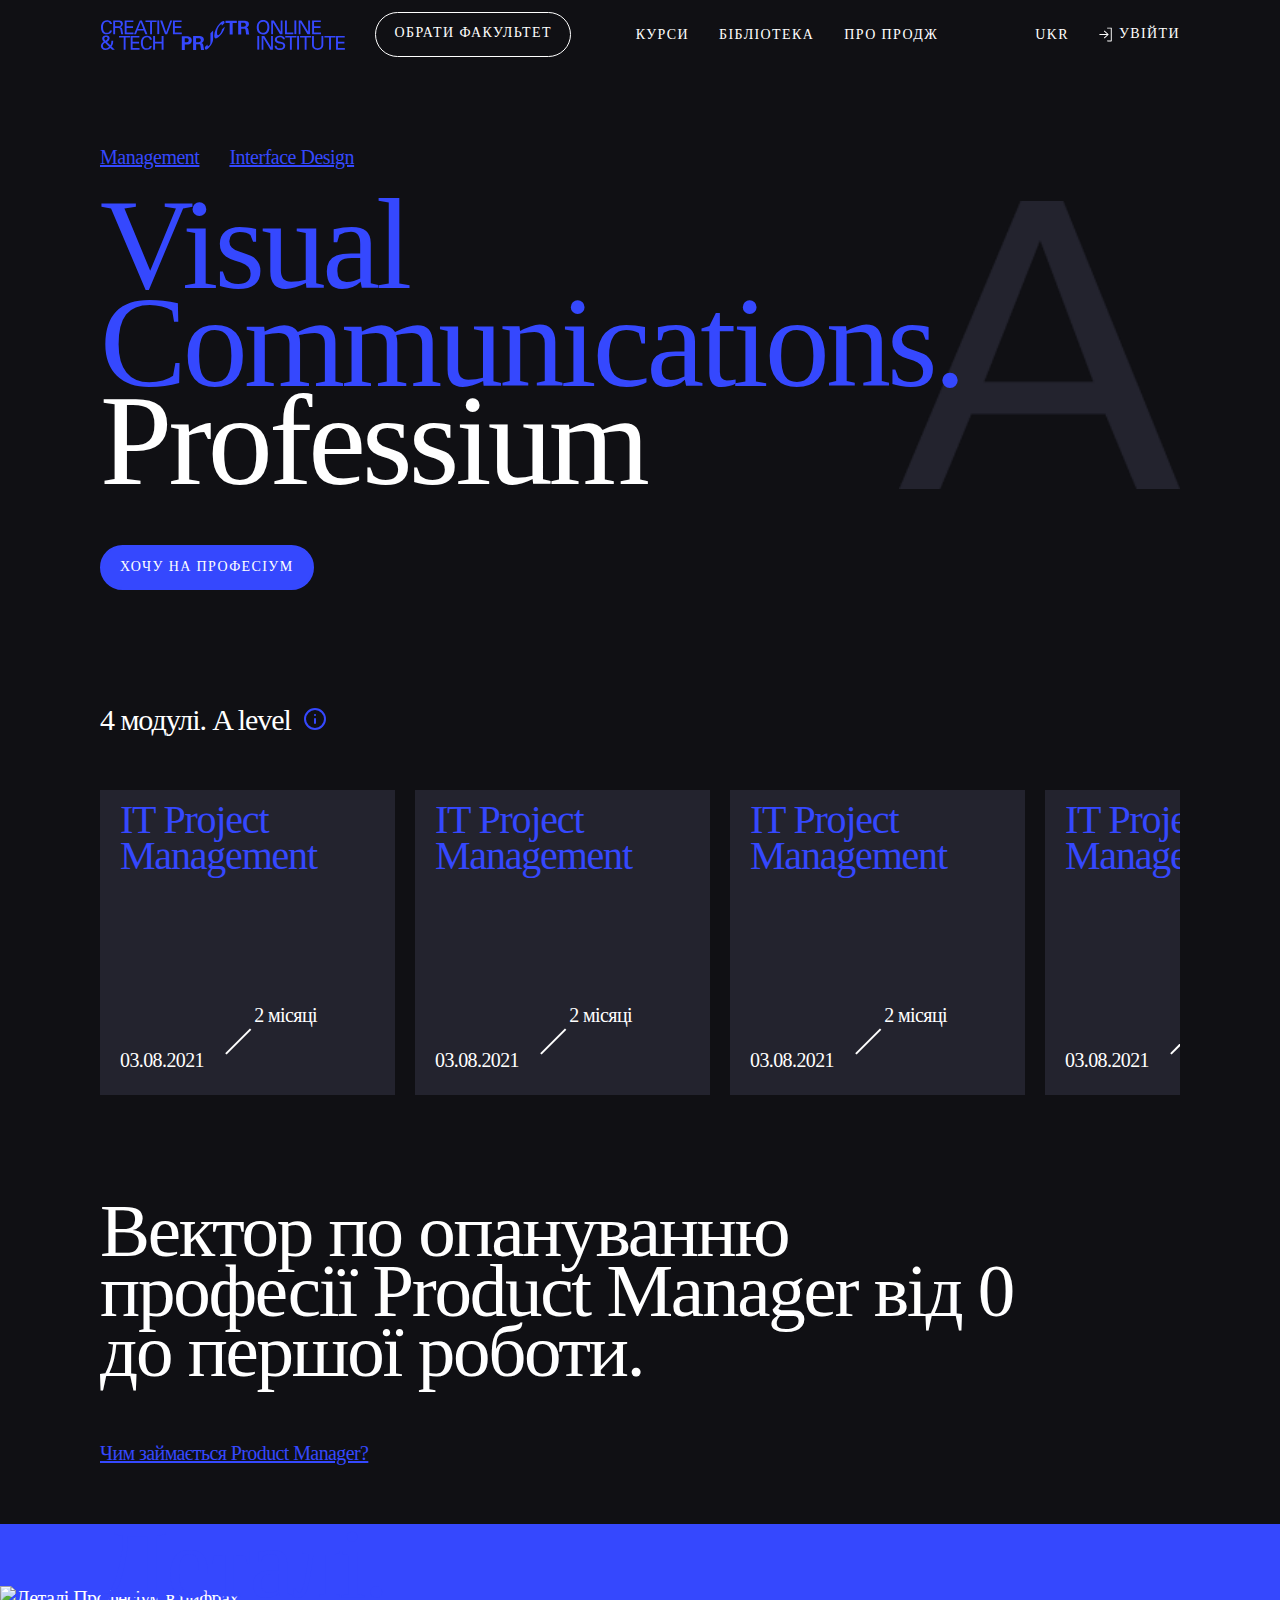
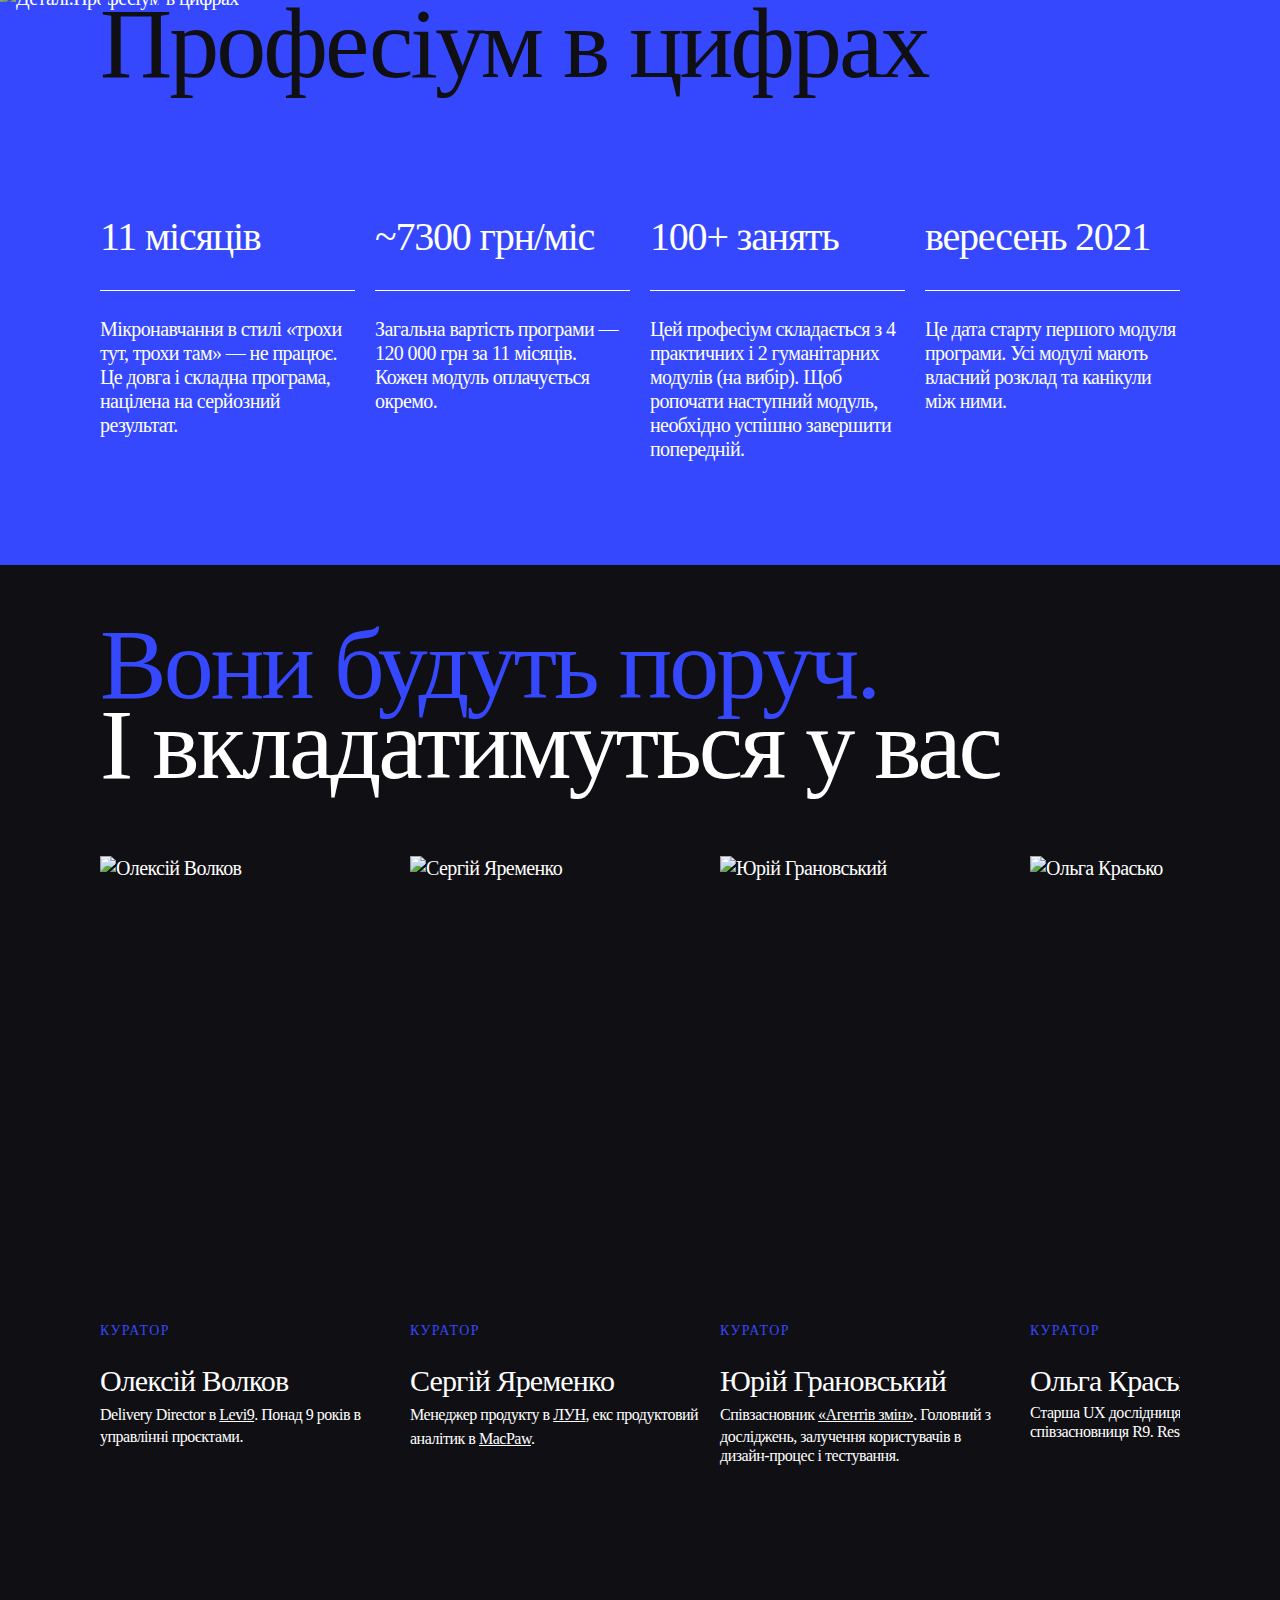
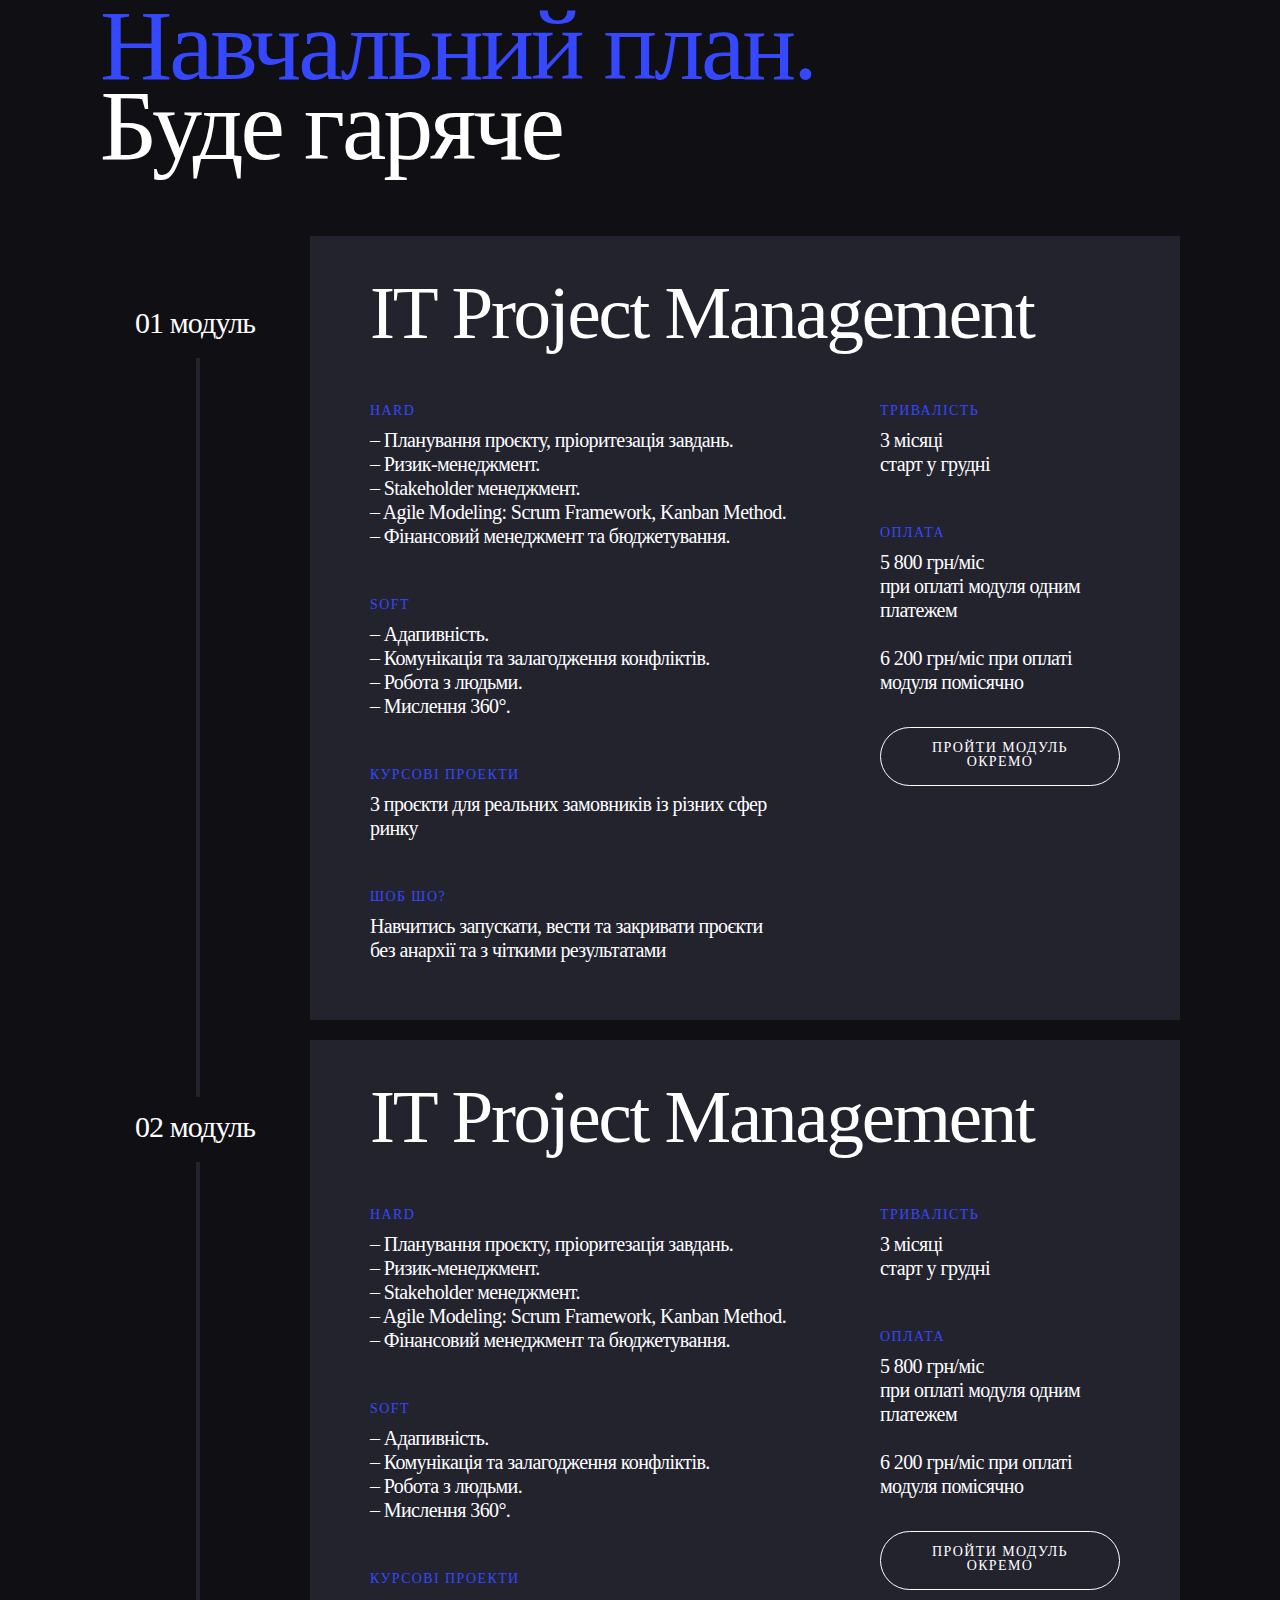
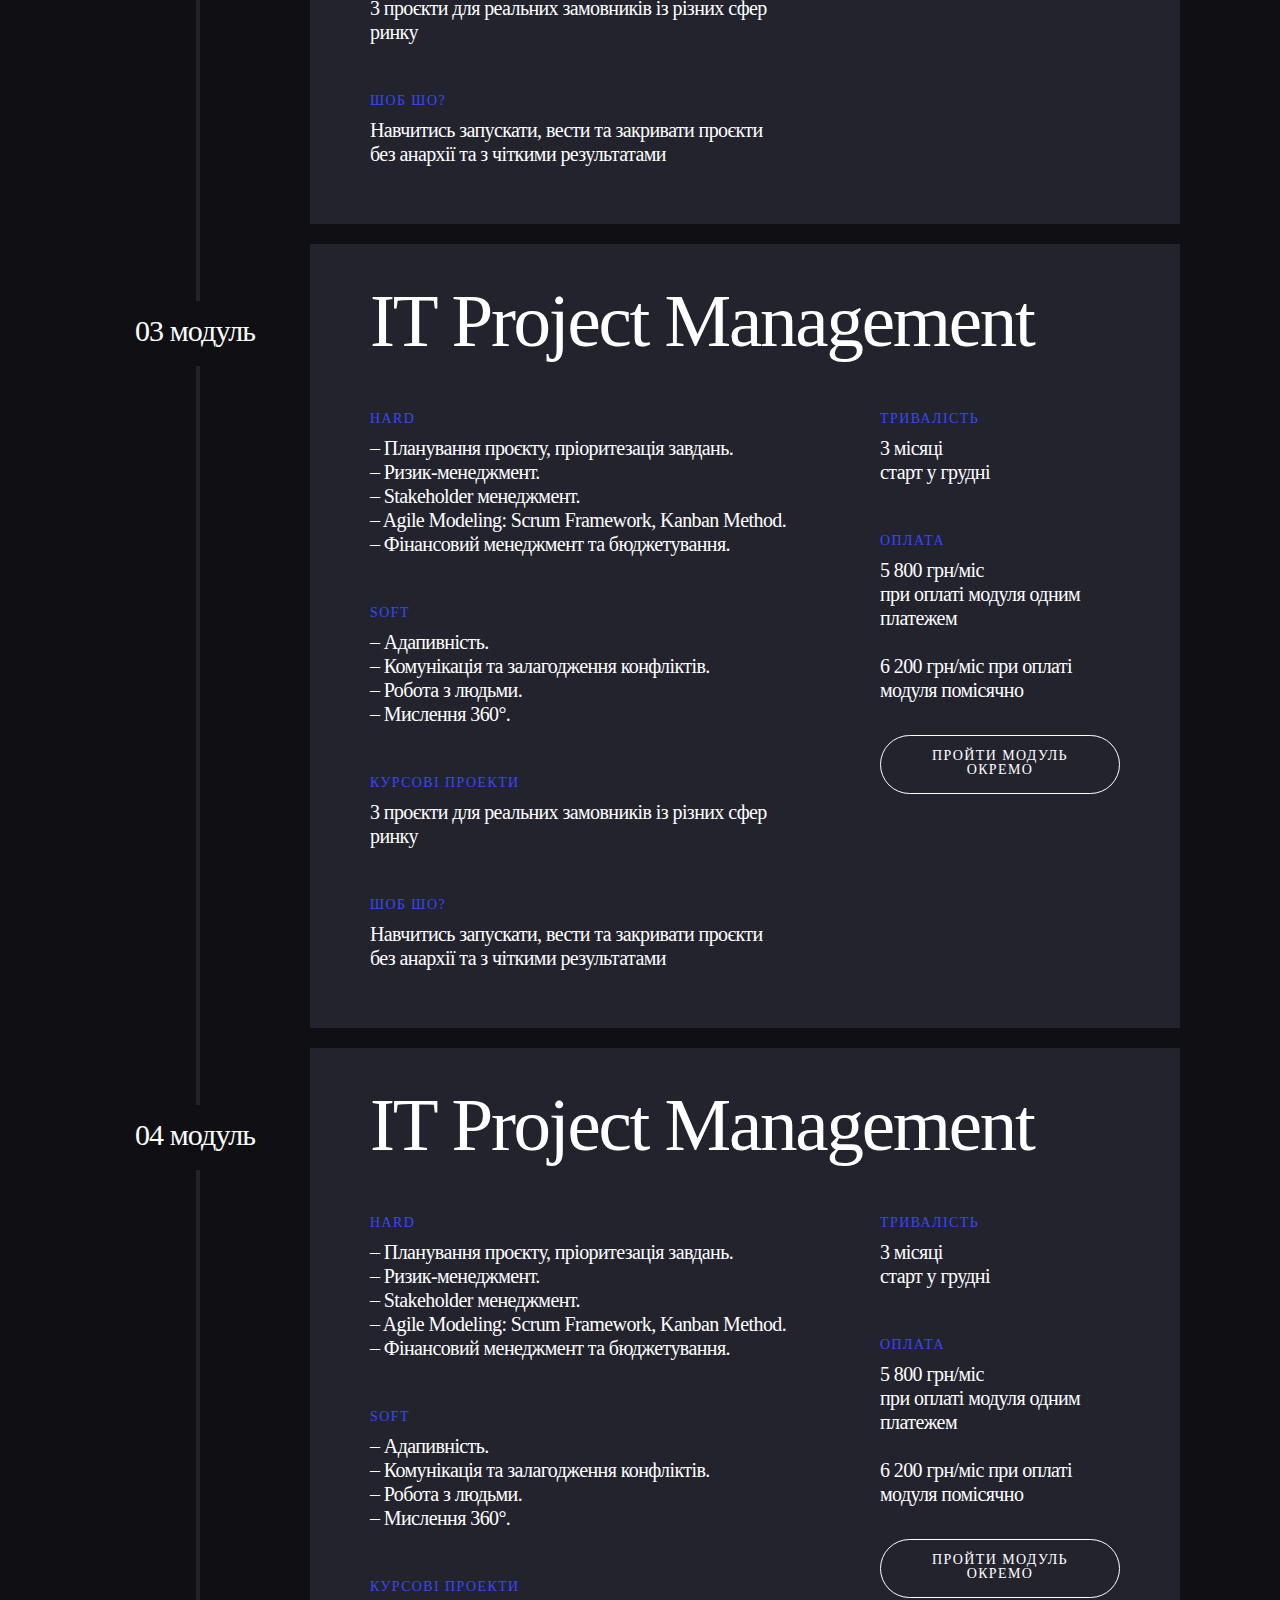
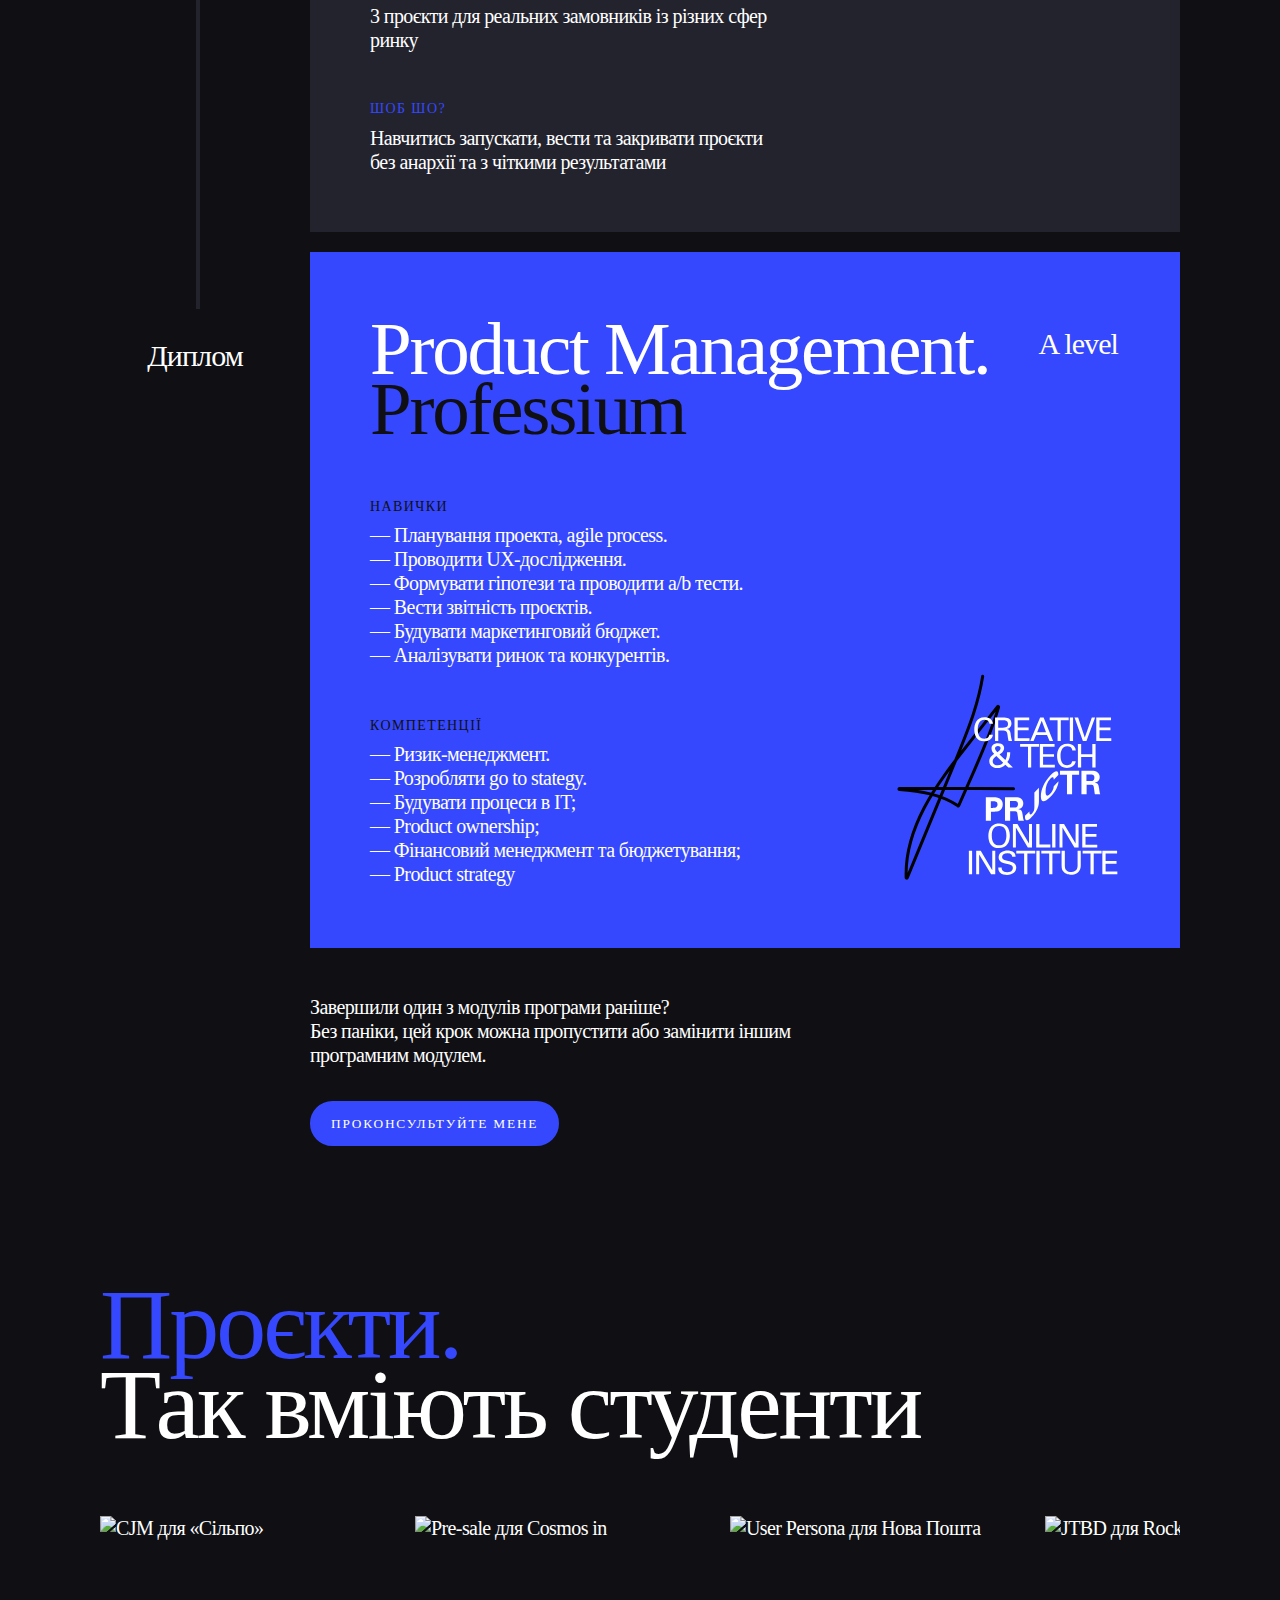
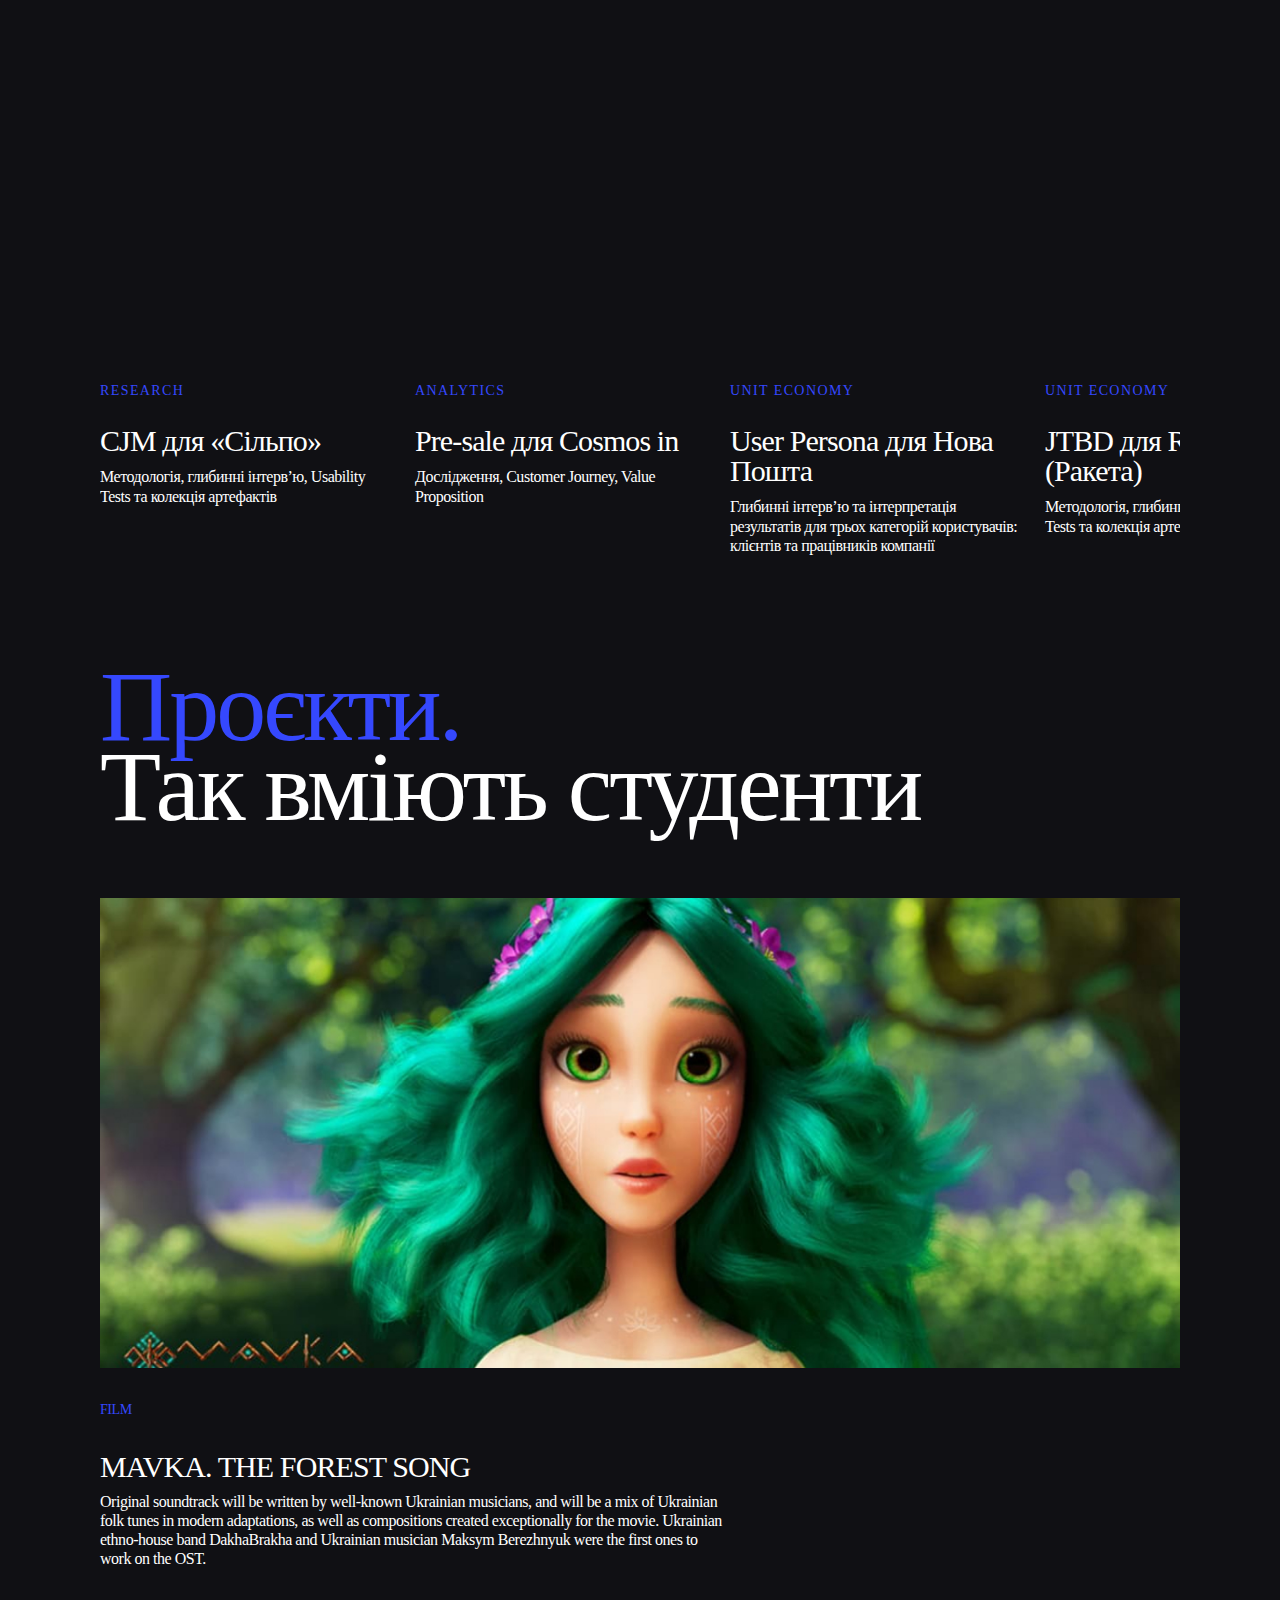
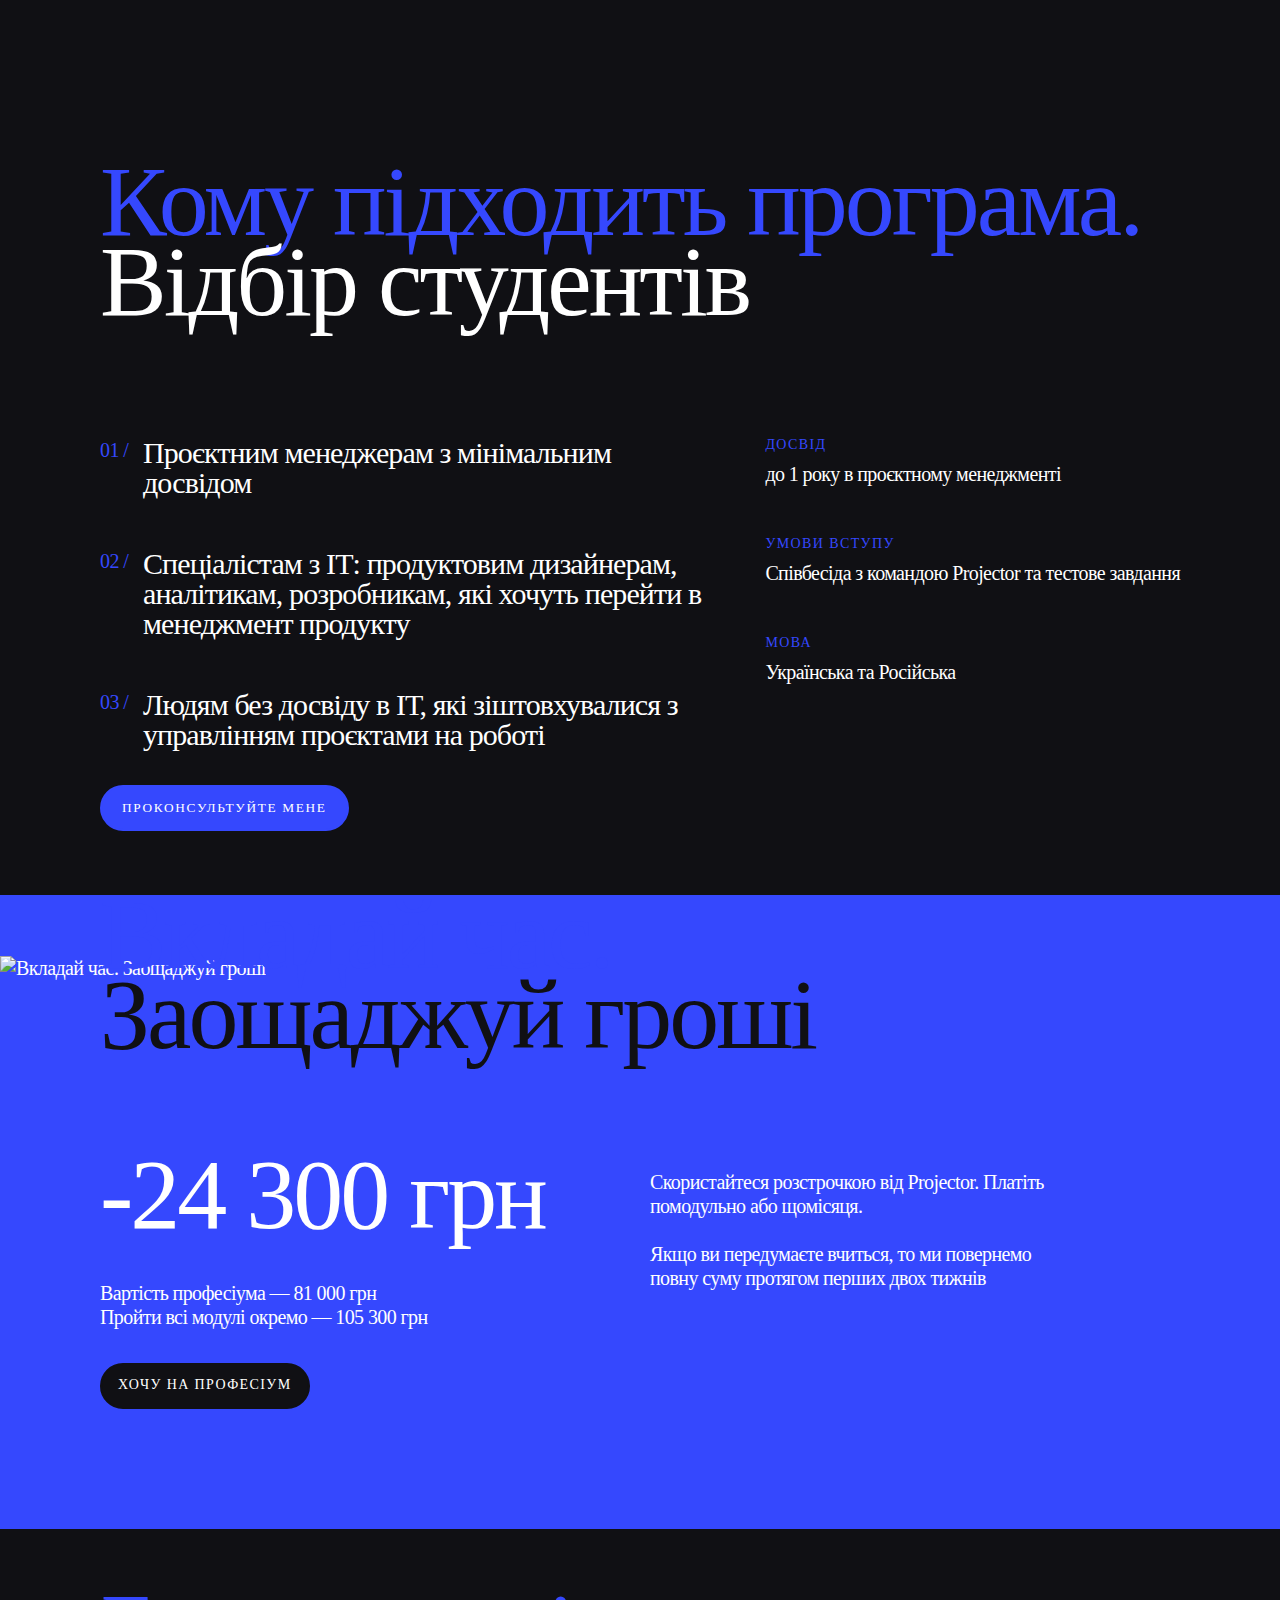
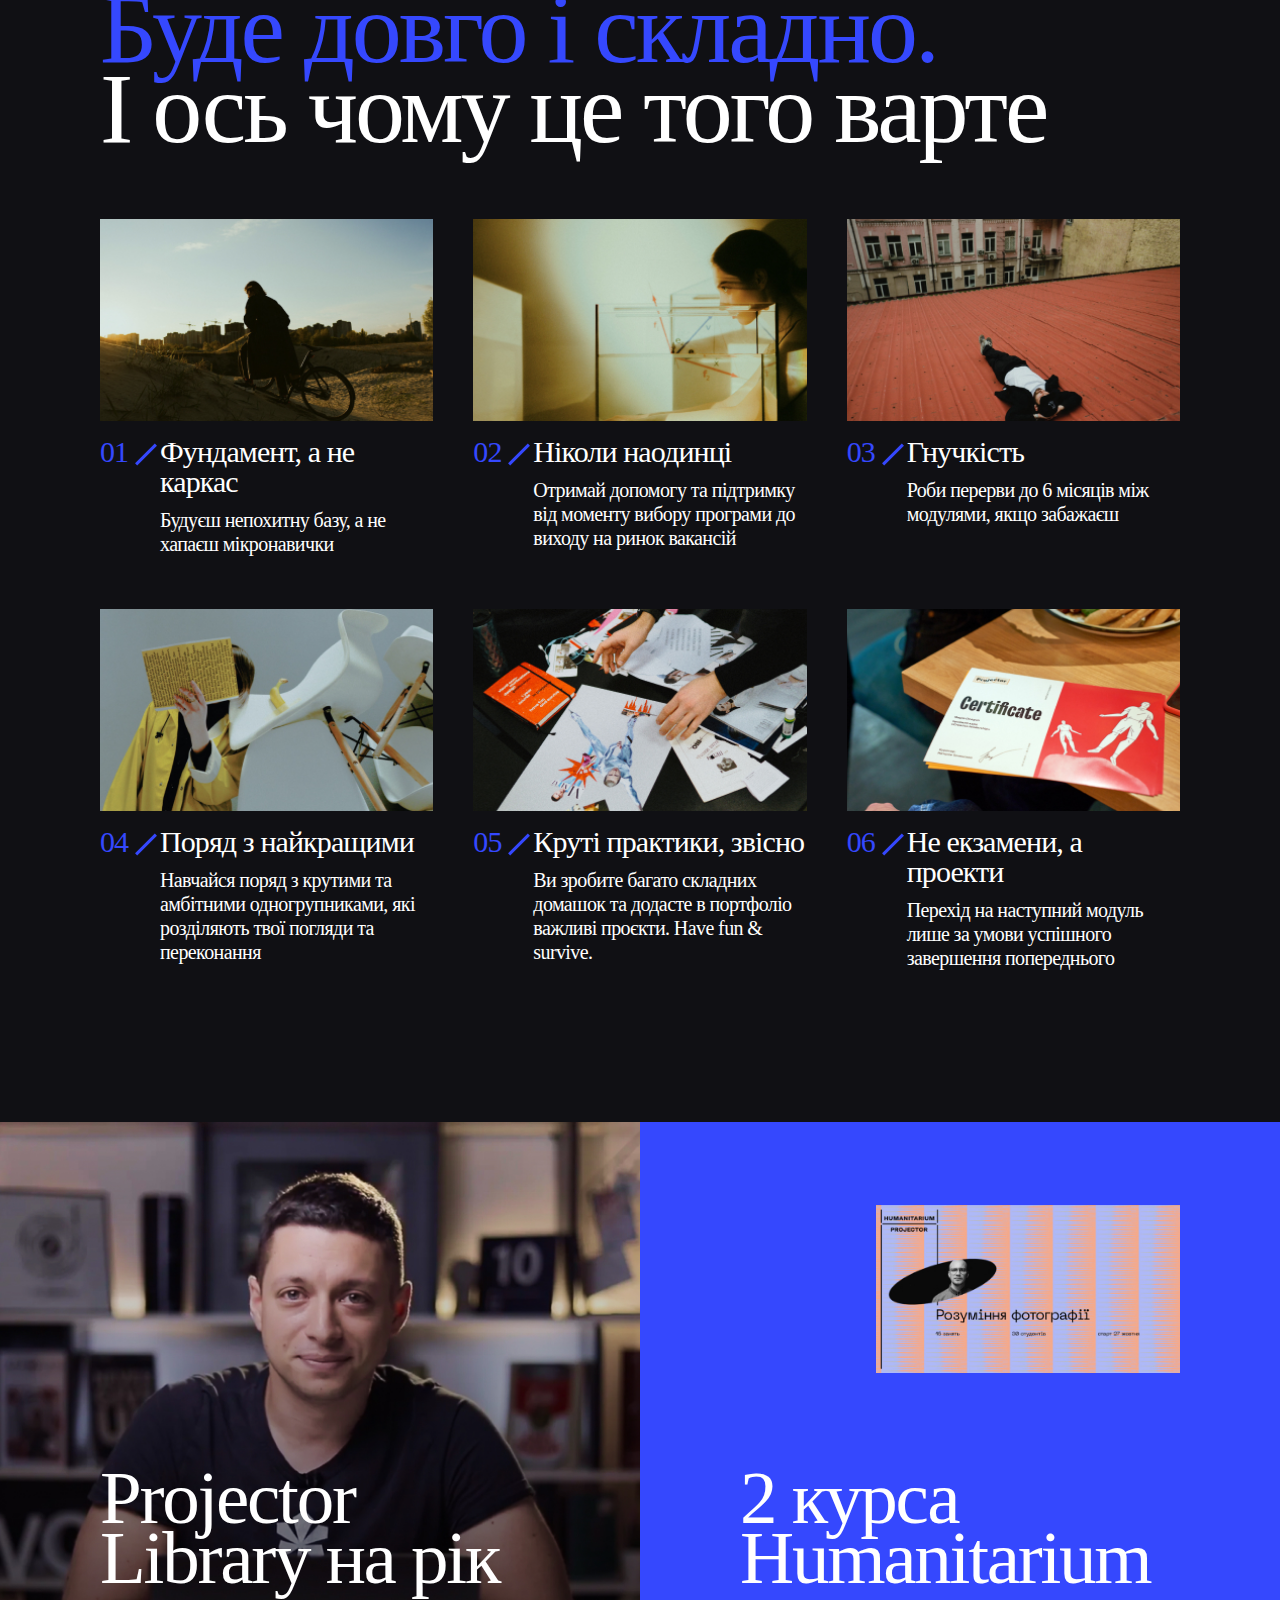
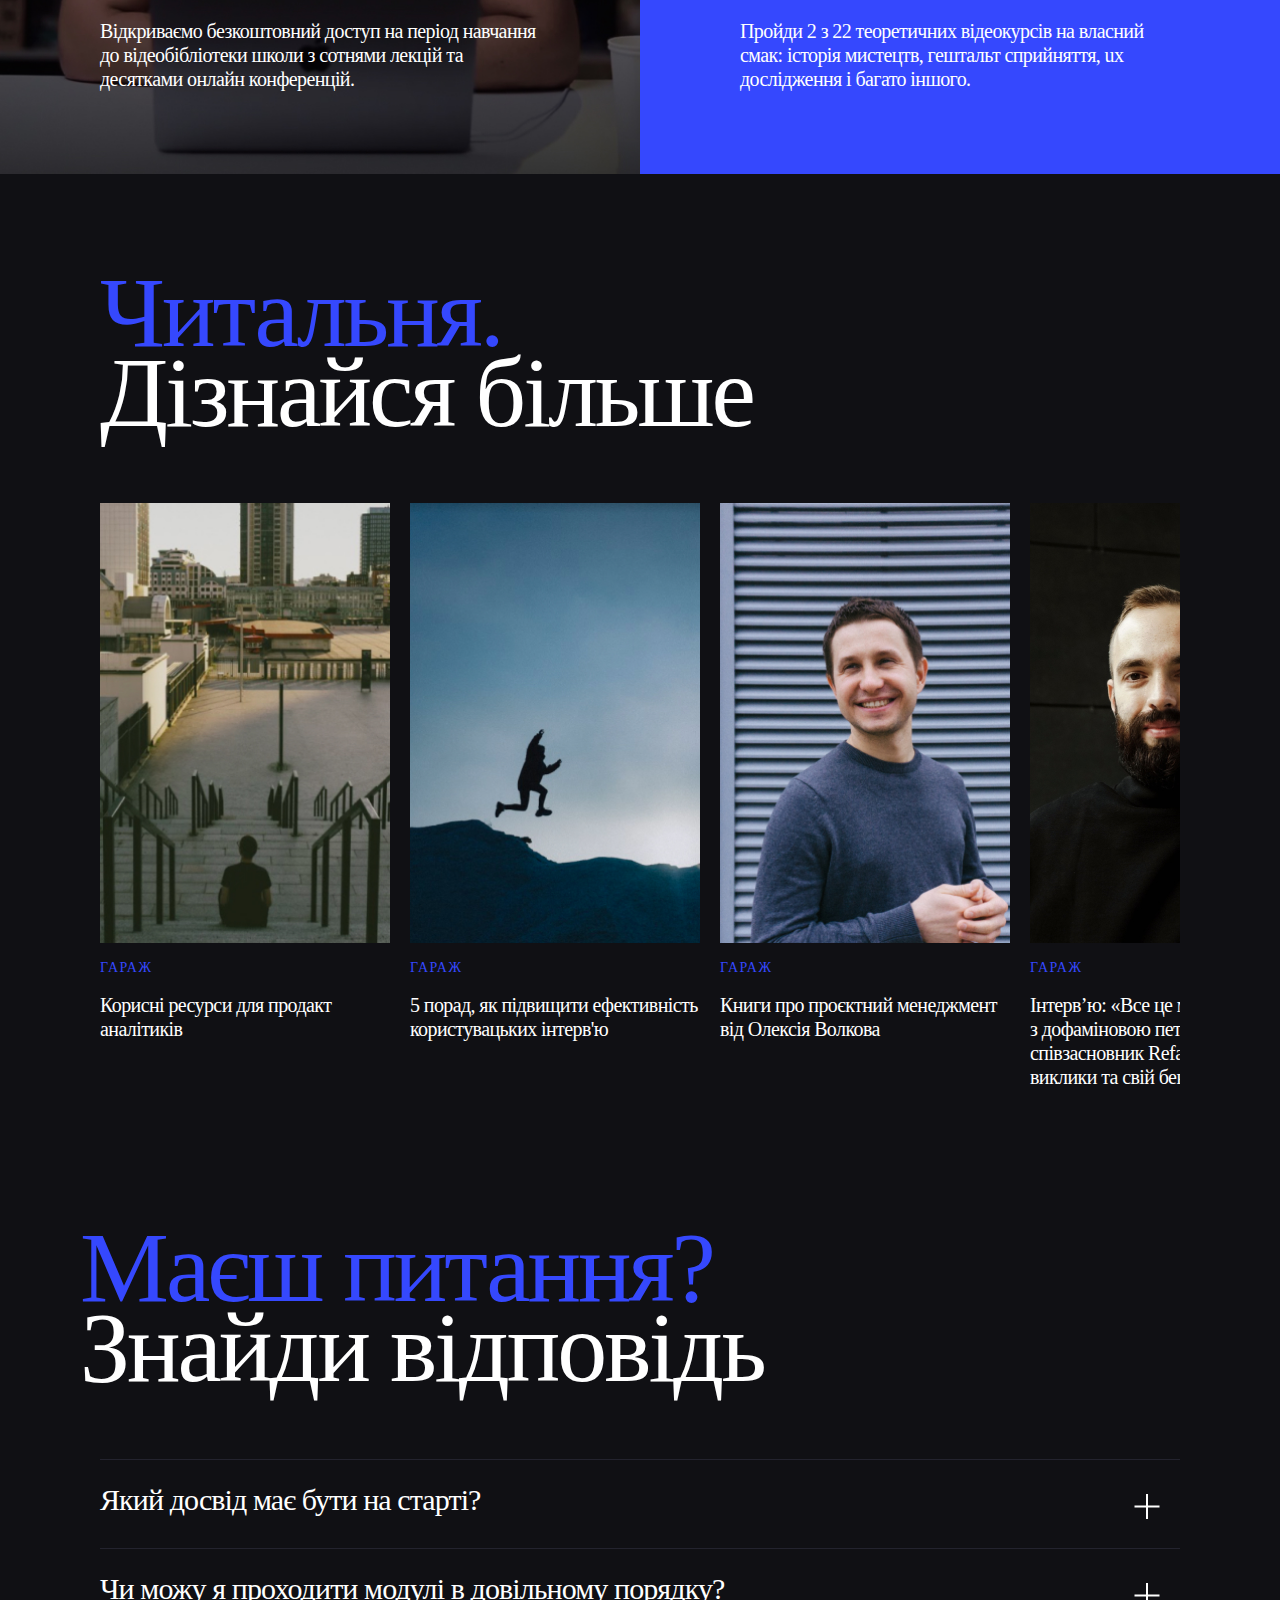
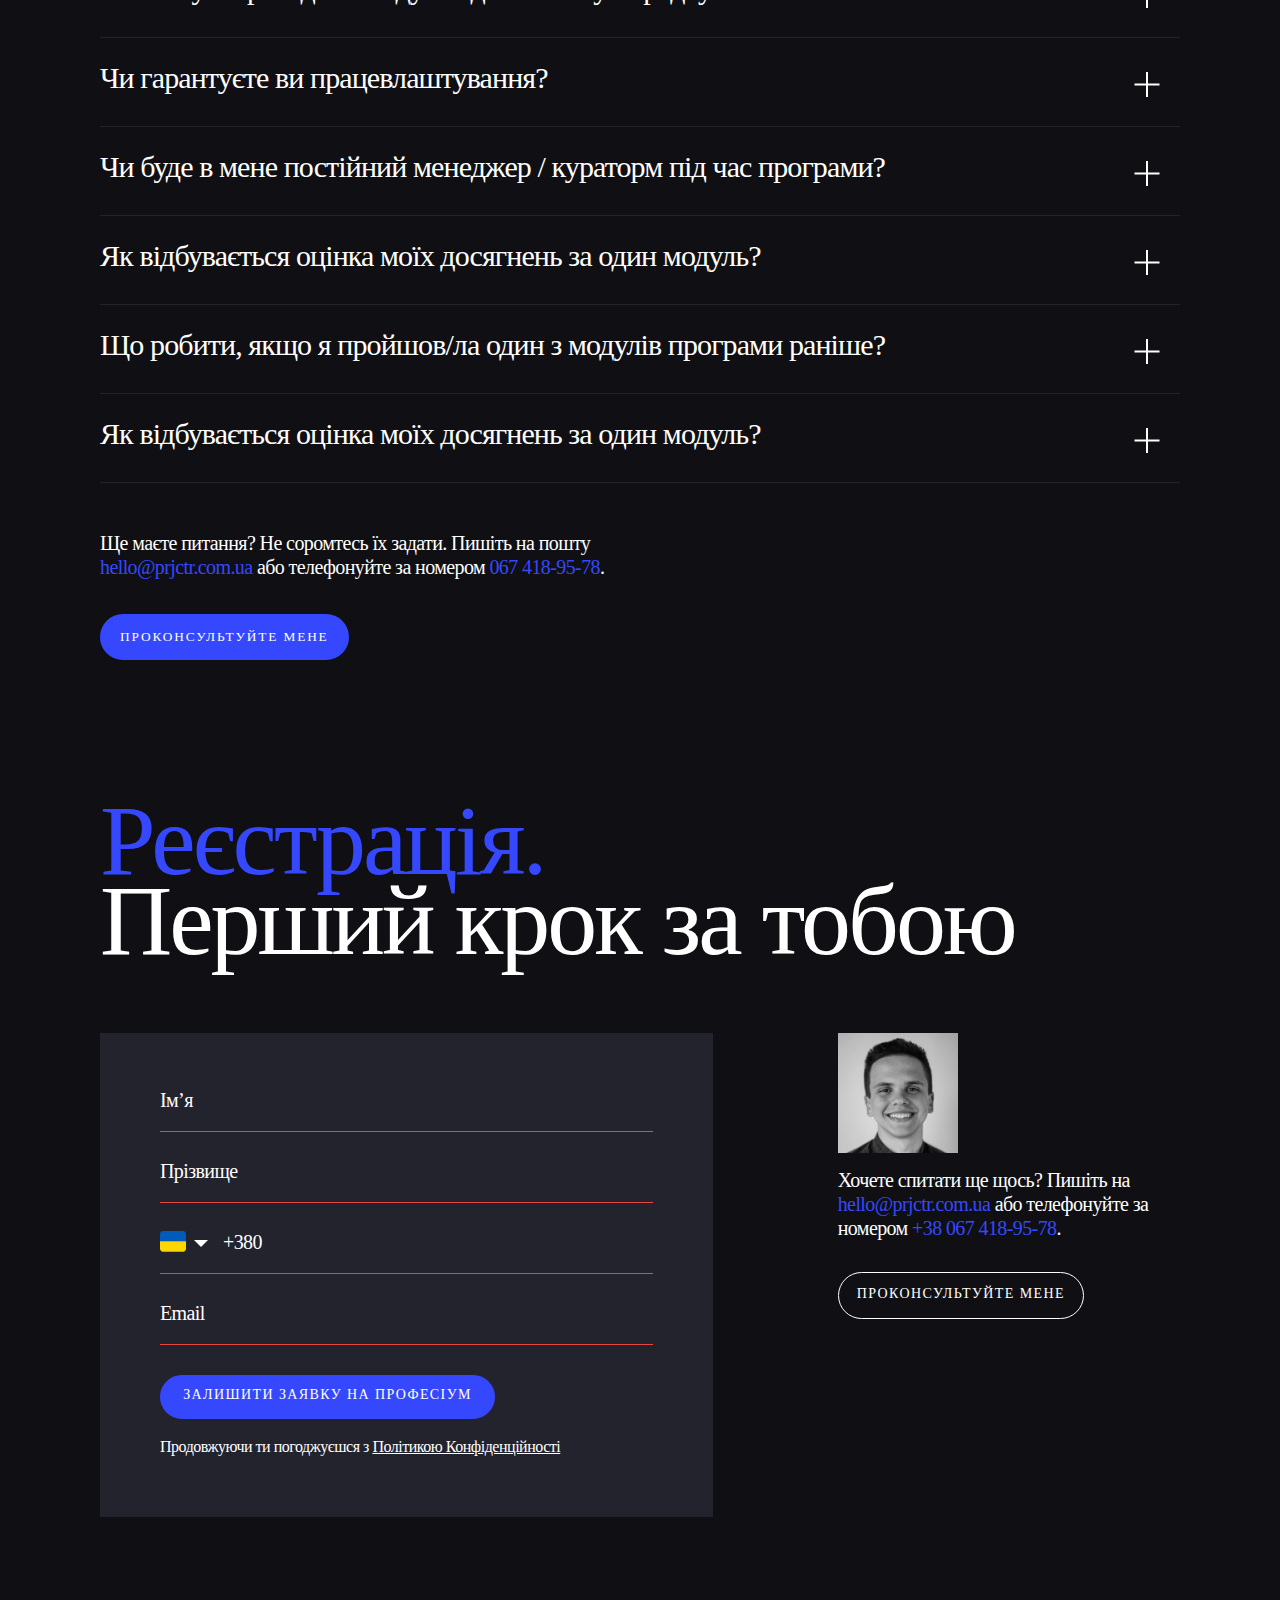
==== commit 98c83dc5: "Respons menu and buttons styling" ====
--- a/index.html
+++ b/index.html
@@ -23,8 +23,104 @@
                <div class="header_logo">
 
                   <a href="/">
-
-                     <img src="images/logo.svg" alt="logo" width="246" height="30">
+                     <svg width="246" height="30" viewBox="0 0 246 30" fill="none">
+                        <g clip-path="url(#clip0)">
+                           <path d="M157.955 29.7143H159.881V15.9536H157.955V29.7143Z" fill="#3548FE" />
+                           <path
+                              d="M162.296 29.7143H164.049V18.031L171.119 29.7143H173.585V15.9536H171.813V27.3319L164.974 15.9536H162.296V29.7143Z"
+                              fill="#3548FE" />
+                           <path
+                              d="M175.383 25.6928C175.383 26.3599 175.402 27.4653 176.192 28.4755C177.29 29.8668 179.448 30.0383 180.508 30.0383C184.072 30.0383 185.998 28.1896 185.998 25.75C185.998 25.1782 185.902 23.8441 184.611 23.0055C183.802 22.4718 183.436 22.3956 180.122 21.557C178.427 21.1567 177.618 20.7374 177.618 19.5176C177.618 18.1454 178.774 17.2877 180.7 17.2877C182.068 17.2877 183.532 17.6689 183.629 19.3842H185.632C185.594 18.8124 185.555 17.8785 184.785 17.0399C183.667 15.8392 181.799 15.6867 180.874 15.6867C178.254 15.6867 175.576 16.9065 175.576 19.7082C175.576 20.6231 175.884 21.6523 177.021 22.4146C177.734 22.8911 178.678 23.1198 180.797 23.6344C182.743 24.1109 183.995 24.4159 183.995 25.9596C183.995 26.6458 183.629 28.4183 180.739 28.4183C177.541 28.4183 177.425 26.6458 177.387 25.6928H175.383Z"
+                              fill="#3548FE" />
+                           <path d="M192.596 29.7143V17.5736H197.258V15.9536H186.027V17.5736H190.689V29.7143H192.596Z"
+                              fill="#3548FE" />
+                           <path d="M197.939 29.7143H199.865V15.9536H197.939V29.7143Z" fill="#3548FE" />
+                           <path d="M207.424 29.7143V17.5736H212.086V15.9536H200.854V17.5736H205.516V29.7143H207.424Z"
+                              fill="#3548FE" />
+                           <path
+                              d="M212.863 15.9536V24.3396C212.863 26.398 213.248 27.1985 213.672 27.8084C214.963 29.6381 217.275 30.0002 218.585 30.0002C219.587 30.0002 221.706 29.7905 223.074 28.0943C224.191 26.722 224.21 25.1782 224.21 24.4349V15.9536H222.342V24.3968C222.342 25.3879 222.342 28.3039 218.585 28.3039C217.622 28.3039 216.273 28.0943 215.406 26.9507C215.117 26.5505 214.789 25.9406 214.789 24.473V15.9536H212.863Z"
+                              fill="#3548FE" />
+                           <path d="M231.884 29.7143V17.5736H236.546V15.9536H225.315V17.5736H229.977V29.7143H231.884Z"
+                              fill="#3548FE" />
+                           <path
+                              d="M236.996 29.7143H245.877V28.0371H238.922V23.4629H245.396V21.8619H238.922V17.5736H245.723V15.9536H236.996V29.7143Z"
+                              fill="#3548FE" />
+                           <path
+                              d="M82.1329 16.1478H86.4514C88.4652 16.1478 90.1502 16.282 91.3131 17.6589C92.0495 18.5391 92.1662 19.5325 92.1662 20.2408C92.1662 21.8483 91.4892 23.2063 90.3836 23.9126C89.3565 24.5623 87.9432 24.5623 87.2068 24.5623H85.1739V29.9358H82.1329V16.1478ZM85.0975 22.3638H86.2986C87.2663 22.3638 89.0679 22.3638 89.0679 20.2597C89.0679 18.3861 87.4594 18.3861 86.6084 18.3861H85.0975V22.3638Z"
+                              fill="#3548FE" />
+                           <path
+                              d="M93.4839 16.1101H98.8485C100.398 16.0912 101.966 16.0912 103.091 17.0469C103.963 17.793 104.311 18.8073 104.311 19.7064C104.311 22.2883 102.064 22.9003 101.387 23.091C103.498 23.2817 103.653 24.4679 103.903 26.2661C104.116 27.8924 104.232 28.5609 104.33 28.9444C104.485 29.5564 104.602 29.7094 104.756 29.9399H101.444C101.308 29.175 100.882 25.6751 100.688 25.1385C100.417 24.3547 99.6804 24.3547 99.1775 24.3547H96.544V29.9399H93.4839V16.1101ZM96.4463 22.1542H98.8676C99.2157 22.1542 99.9138 22.1542 100.398 21.7707C100.61 21.6177 101.172 21.1399 101.172 20.1632C101.172 19.2264 100.708 18.7863 100.436 18.6145C99.9711 18.2896 99.4088 18.2896 98.4602 18.2896H96.4463V22.1542Z"
+                              fill="#3548FE" />
+                           <path
+                              d="M130.188 2.87073H126.024V0.575886H137.373V2.87073H133.208V14.4036H130.186V2.87073H130.188Z"
+                              fill="#3548FE" />
+                           <path
+                              d="M138.748 0.574247H144.113C145.662 0.555386 147.23 0.555383 148.355 1.51104C149.227 2.25713 149.575 3.27147 149.575 4.17055C149.575 6.75251 147.328 7.36447 146.651 7.55518C148.762 7.74589 148.917 8.93208 149.168 10.7302C149.38 12.3565 149.497 13.0251 149.594 13.4086C149.749 14.0206 149.866 14.1735 150.021 14.4041H146.708C146.572 13.6391 146.146 10.1392 145.953 9.60272C145.681 8.81891 144.945 8.81892 144.442 8.81892H141.808V14.4041H138.748V0.574247ZM141.711 6.61838H144.132C144.48 6.61838 145.178 6.61838 145.662 6.23486C145.874 6.08187 146.437 5.60404 146.437 4.62742C146.437 3.69062 145.972 3.25052 145.7 3.07866C145.236 2.75382 144.673 2.75382 143.725 2.75382H141.711V6.61838Z"
+                              fill="#3548FE" />
+                           <path
+                              d="M110.879 21.1755C110.879 21.8231 110.879 22.588 110.775 23.2042C110.688 23.6149 110.541 24.5853 109.525 25.6604C108.483 26.7627 107.948 26.1801 107.948 24.9541V24.4532L105.327 27.0058V27.6513C105.327 28.1648 105.317 29.0513 105.983 29.4704C107.566 30.4596 111.17 25.5221 111.653 24.7383C113.222 22.1814 113.585 20.312 113.585 18.4217V10.4851L110.879 13.2536V21.1755Z"
+                              fill="#3548FE" />
+                           <path
+                              d="M122.355 9.58231C122.304 11.2694 121.235 13.0613 120.114 14.2076C117.51 16.8692 117.51 13.3798 117.51 12.6484C117.51 10.1125 118.338 7.2225 120.32 5.19382C122.056 3.41872 122.33 4.70551 122.33 5.2986C122.33 5.76805 122.33 5.7932 122.33 5.7932L125.059 3.07082L125.061 2.50707C125.061 0.055041 123.147 0.377787 120.424 3.16304C116.925 6.74257 114.718 11.5858 114.718 15.486C114.718 18.5332 116.114 20.2371 120.407 15.8486C121.544 14.6855 122.941 13.0005 124.044 10.7496C125.044 8.70629 125.114 7.49495 125.165 6.70904L122.355 9.58231Z"
+                              fill="#3548FE" />
+                           <path
+                              d="M12.0707 4.07867C11.8202 0.952961 9.04597 0.171533 7.0809 0.171533C2.12967 0.171533 0.993004 4.49797 0.993004 7.39497C0.993004 10.0633 1.93701 14.3325 6.83044 14.3325C9.21936 14.3325 11.7431 13.208 12.0321 10.5016H9.91292C9.85513 10.8256 9.73953 11.4165 9.23863 11.9501C8.6414 12.56 7.83225 12.7697 6.98457 12.7697C3.80576 12.7697 3.05441 9.96796 3.05441 7.37591C3.05441 5.08881 3.65164 1.69627 7.00383 1.69627C9.68174 1.69627 9.93219 3.60219 10.0092 4.07867H12.0707Z"
+                              fill="#3548FE" />
+                           <path
+                              d="M13.2842 14.1229H15.1915V7.90957H17.619C19.9501 7.90957 20.4317 8.48135 20.6629 10.4826C20.7978 11.5308 20.9904 13.208 21.2987 14.1229H23.3601C22.8206 12.5981 22.6858 11.4165 22.4931 9.79643C22.3005 8.0811 21.7032 7.49027 20.3739 7.1472C20.7978 7.03285 21.4143 6.84225 22.0115 6.25142C22.628 5.64152 22.994 4.78386 22.994 3.81184C22.994 2.70641 22.4931 1.65815 21.4528 1.01014C20.4317 0.362125 18.9675 0.362125 18.2547 0.362125H13.2842V14.1229ZM15.153 1.9631H18.1969C18.9675 1.9631 20.9712 1.9631 20.9712 4.19303C20.9712 5.33658 20.2969 5.83212 20.0271 5.98459C19.507 6.28954 18.4088 6.28954 18.1969 6.28954H15.153V1.9631Z"
+                              fill="#3548FE" />
+                           <path
+                              d="M24.7856 14.1229H33.667V12.4457H26.7121V7.87145H33.1853V6.27048H26.7121V1.98216H33.5128V0.362125H24.7856V14.1229Z"
+                              fill="#3548FE" />
+                           <path
+                              d="M34.1164 14.1229H36.1007L37.6034 10.5397H44.0574L45.5601 14.1229H47.66L42.0345 0.362125H39.9731L34.1164 14.1229ZM40.9171 2.24899L43.4794 8.99594H38.2199L40.9171 2.24899Z"
+                              fill="#3548FE" />
+                           <path d="M52.216 14.1229V1.98216H56.8782V0.362125H45.6465V1.98216H50.3087V14.1229H52.216Z"
+                              fill="#3548FE" />
+                           <path d="M57.5589 14.1229H59.4854V0.362125H57.5589V14.1229Z" fill="#3548FE" />
+                           <path
+                              d="M72.5343 0.362125H70.5885L66.4271 12.1217L62.4777 0.362125H60.3393L65.2905 14.1229H67.4097L72.5343 0.362125Z"
+                              fill="#3548FE" />
+                           <path
+                              d="M73.2277 14.1229H82.1091V12.4457H75.1543V7.87145H81.6275V6.27048H75.1543V1.98216H81.955V0.362125H73.2277V14.1229Z"
+                              fill="#3548FE" />
+                           <path
+                              d="M11.3961 20.7946C11.3961 23.1579 11.0879 24.1681 10.3751 25.3498L6.96509 22.0144C7.77424 21.4807 9.66226 20.2609 9.66226 18.2407C9.66226 17.5164 9.35401 16.8303 8.83384 16.3538C8.39073 15.9536 7.71644 15.4961 5.94402 15.4961C3.53583 15.4961 2.20652 16.735 2.20652 18.5266C2.20652 20.1656 3.22759 21.1567 3.80555 21.6904C2.36064 22.7577 0.877197 23.9203 0.877197 26.074C0.877197 28.2658 2.57256 30.0383 5.55871 30.0383C7.46599 30.0383 9.08429 29.2759 10.3751 28.018L12.186 29.7143H14.8832L11.5695 26.5314C12.8603 24.8352 13.2456 23.4629 13.2649 20.7946H11.3961ZM5.7321 20.7755C4.88442 19.956 4.26792 19.2127 4.26792 18.4313C4.26792 17.707 4.96148 17.0209 6.00182 17.0209C7.15774 17.0209 7.60085 17.7642 7.60085 18.3169C7.60085 19.5176 6.21373 20.4515 5.7321 20.7755ZM9.12282 26.8745C8.62192 27.3891 7.60085 28.4373 5.84769 28.4373C4.69176 28.4373 2.90007 27.9227 2.90007 26.0168C2.90007 24.9876 3.43951 24.0537 5.03854 22.8911L9.12282 26.8745Z"
+                              fill="#3548FE" />
+                           <path d="M25.6964 29.7143V17.5736H30.3587V15.9536H19.1269V17.5736H23.7891V29.7143H25.6964Z"
+                              fill="#3548FE" />
+                           <path
+                              d="M30.8081 29.7143H39.6895V28.0371H32.7346V23.4629H39.2078V21.8619H32.7346V17.5736H39.5353V15.9536H30.8081V29.7143Z"
+                              fill="#3548FE" />
+                           <path
+                              d="M52.1028 19.6701C51.8523 16.5444 49.0781 15.763 47.113 15.763C42.1618 15.763 41.0251 20.0894 41.0251 22.9864C41.0251 25.6547 41.9691 29.924 46.8625 29.924C49.2515 29.924 51.7752 28.7995 52.0642 26.0931H49.945C49.8872 26.4171 49.7716 27.0079 49.2707 27.5416C48.6735 28.1515 47.8643 28.3611 47.0167 28.3611C43.8379 28.3611 43.0865 25.5594 43.0865 22.9674C43.0865 20.6802 43.6837 17.2877 47.0359 17.2877C49.7138 17.2877 49.9643 19.1936 50.0413 19.6701H52.1028Z"
+                              fill="#3548FE" />
+                           <path
+                              d="M53.3549 15.9536V29.7143H55.2814V23.501H61.8895V29.7143H63.816V15.9536H61.8895V21.8619H55.2814V15.9536H53.3549Z"
+                              fill="#3548FE" />
+                           <path
+                              d="M157.396 7.33779C157.396 11.1115 158.937 14.4469 163.677 14.4469C168.628 14.4469 170.111 10.7685 170.111 7.10908C170.111 2.43958 167.684 0 163.831 0C162.54 0 160.633 0.304948 159.188 1.84874C157.666 3.46878 157.396 5.77494 157.396 7.33779ZM159.419 7.22344C159.419 4.40268 160.324 1.60097 163.85 1.60097C167.029 1.60097 168.069 3.96431 168.069 7.09002C168.069 8.02392 167.954 10.1967 166.817 11.5689C166.008 12.5219 164.871 12.8268 163.734 12.8268C162.636 12.8268 161.442 12.541 160.652 11.5689C159.689 10.3873 159.419 8.72912 159.419 7.22344Z"
+                              fill="#3548FE" />
+                           <path
+                              d="M171.928 14.1229H173.682V2.43958L180.752 14.1229H183.218V0.362125H181.446V11.7405L174.606 0.362125H171.928V14.1229Z"
+                              fill="#3548FE" />
+                           <path d="M185.729 14.1229H194.109V12.4266H187.636V0.362125H185.729V14.1229Z"
+                              fill="#3548FE" />
+                           <path d="M195.182 14.1229H197.108V0.362125H195.182V14.1229Z" fill="#3548FE" />
+                           <path
+                              d="M199.522 14.1229H201.276V2.43958L208.346 14.1229H210.812V0.362125H209.04V11.7405L202.2 0.362125H199.522V14.1229Z"
+                              fill="#3548FE" />
+                           <path
+                              d="M212.995 14.1229H221.877V12.4457H214.922V7.87145H221.395V6.27048H214.922V1.98216H221.722V0.362125H212.995V14.1229Z"
+                              fill="#3548FE" />
+                        </g>
+                        <defs>
+                           <clipPath id="clip0">
+                              <rect width="246" height="30" fill="white" />
+                           </clipPath>
+                        </defs>
+                     </svg>
+
 
                   </a>
 
@@ -97,7 +193,8 @@
 
          </div>
 
-         <a href="#registration"><button class="go_to_professium">Хочу на професіум</button></a>
+         <a href="#registration" class="go_to_professium_link"><button class="go_to_professium">Хочу на
+               професіум</button></a>
 
       </div>
 
@@ -1816,6 +1913,10 @@
 
    </div>
 
+   <script type="text/javascript" src="https://cdnjs.cloudflare.com/ajax/libs/jquery/3.6.0/jquery.min.js"></script>
+
+   <script type="text/javascript" src="main.js"></script>
+
 </body>
 
 </html>--- a/css/styles.css
+++ b/css/styles.css
@@ -1 +1 @@
-@font-face{font-family:"Univers LT CYR";src:url("../fonts/UniversLTCYR55Roman/font.woff") format("woff"),url("../fonts/UniversLTCYR55Roman/font.woff2") format("woff2");font-weight:normal;font-style:normal}*{font-family:"Univers LT CYR";-moz-box-sizing:border-box;box-sizing:border-box;padding:0;margin:0;letter-spacing:-0.03em;line-height:24px;-webkit-font-smoothing:antialiased;-moz-osx-font-smoothing:grayscale}html{font-size:20px;scroll-behavior:smooth}body{background-color:#101014;color:#fff}h1{font-size:130px;line-height:75%}h2{font-size:100px;line-height:80%}h3{font-size:75px;line-height:80%}h4{font-size:40px;line-height:90%}h5{font-size:30px;line-height:100%}h1,h2,h3,h4,h5{font-weight:400}a{color:#3548FE}a:hover{text-decoration:none}img{max-width:100%;height:auto}.none_list{list-style:none}button{cursor:pointer}.container{max-width:1440px;margin:0 auto;padding:0 100px}.header{padding:12px 0 13px;display:-webkit-box;display:-webkit-flex;display:-moz-box;display:-ms-flexbox;display:flex;-webkit-box-pack:justify;-webkit-justify-content:space-between;-moz-box-pack:justify;-ms-flex-pack:justify;justify-content:space-between;-webkit-box-align:center;-webkit-align-items:center;-moz-box-align:center;-ms-flex-align:center;align-items:center}.header .header_part1{display:-ms-grid;display:grid;grid-auto-flow:column;grid-gap:30px;-webkit-box-align:center;-webkit-align-items:center;-moz-box-align:center;-ms-flex-align:center;align-items:center}.header .header_part1 .header_logo img{max-width:245px;display:block}.header .header_part1 .choose_faculty{text-transform:uppercase;font-size:14px;padding:14px 18.5px 17px;height:45px;background:transparent;border:1px solid #fff;-moz-border-radius:50px;border-radius:50px;color:#fff;-webkit-transition:all 0.4s;-o-transition:all 0.4s;-moz-transition:all 0.4s;transition:all 0.4s;letter-spacing:0.1em;line-height:14px;display:-webkit-box;display:-webkit-flex;display:-moz-box;display:-ms-flexbox;display:flex;-webkit-box-pack:center;-webkit-justify-content:center;-moz-box-pack:center;-ms-flex-pack:center;justify-content:center;-webkit-box-align:center;-webkit-align-items:center;-moz-box-align:center;-ms-flex-align:center;align-items:center}.header .header_part1 .choose_faculty:hover{background:#3548FE}.header .header_part1 a{text-decoration:none}.header .header_part2{display:-ms-inline-grid;display:inline-grid;grid-auto-flow:column;grid-gap:97px}.header .header_navigation{display:-webkit-box;display:-webkit-flex;display:-moz-box;display:-ms-flexbox;display:flex;-webkit-box-align:center;-webkit-align-items:center;-moz-box-align:center;-ms-flex-align:center;align-items:center}.header .header_navigation .menu_list{display:-ms-grid;display:grid;grid-auto-flow:column;grid-gap:30px;-webkit-box-align:center;-webkit-align-items:center;-moz-box-align:center;-ms-flex-align:center;align-items:center;list-style:none}.header .header_navigation .menu_list .menu_list_item{line-height:14px}.header .header_navigation .menu_list .menu_list_item a{font-size:14px;color:#fff;text-transform:uppercase;text-decoration:none;background-image:-webkit-gradient(linear,left top,left bottom,from(#fff),to(#fff));background-image:-webkit-linear-gradient(#fff,#fff);background-image:-moz-linear-gradient(#fff,#fff);background-image:linear-gradient(#fff,#fff);background-position:0% 100%;background-repeat:no-repeat;background-size:0% 1px;-webkit-transition:background-size 0.3s;-o-transition:background-size 0.3s;-moz-transition:background-size 0.3s;transition:background-size 0.3s;letter-spacing:0.1em}.header .header_navigation .menu_list .menu_list_item a:hover{background-size:100% 1px}.header .burger{cursor:pointer;z-index:9;position:relative;display:none}.header .burger .burger_row1,.header .burger .burger_row2{width:31px;height:2px;background-color:#fff;margin:6px 0;-webkit-transition:0.4s;-o-transition:0.4s;-moz-transition:0.4s;transition:0.4s}.header .header_login{display:-ms-grid;display:grid;grid-auto-flow:column;grid-gap:29px;-webkit-box-align:center;-webkit-align-items:center;-moz-box-align:center;-ms-flex-align:center;align-items:center}.header .language_active{text-transform:uppercase;font-size:14px;line-height:14px;letter-spacing:0.1em;line-height:20px}.header .log_in_link{display:-ms-inline-grid;display:inline-grid;grid-auto-flow:column;-webkit-box-align:center;-webkit-align-items:center;-moz-box-align:center;-ms-flex-align:center;align-items:center;grid-gap:6px;background-image:-webkit-gradient(linear,left top,left bottom,from(#fff),to(#fff));background-image:-webkit-linear-gradient(#fff,#fff);background-image:-moz-linear-gradient(#fff,#fff);background-image:linear-gradient(#fff,#fff);background-position:0% 100%;background-repeat:no-repeat;background-size:0% 1px;-webkit-transition:background-size 0.3s;-o-transition:background-size 0.3s;-moz-transition:background-size 0.3s;transition:background-size 0.3s;text-decoration:none;color:#fff}.header .log_in_link p{text-transform:uppercase;font-size:14px;line-height:14px;letter-spacing:0.1em;cursor:pointer;line-height:20px}.header .log_in_link:hover{background-size:100% 1px}.header_title{position:relative}.header_title h1{font-size:130px;font-weight:400;line-height:98px;margin-top:26px}.header_title span{color:#3548FE;letter-spacing:-0.03em}.header_title #module_level{position:absolute;color:#23232E;right:90px;bottom:-75px;font-size:7em;z-index:-1;height:100%}.go_to_professium{background-color:#3548FE;font-size:14px;border:2px solid #3548FE;-moz-border-radius:50px;border-radius:50px;padding:13px 18px 14px;color:#fff;letter-spacing:0.1em;text-transform:uppercase;margin-top:56px;-webkit-transition:all 0.4s;-o-transition:all 0.4s;-moz-transition:all 0.4s;transition:all 0.4s;display:-webkit-box;display:-webkit-flex;display:-moz-box;display:-ms-flexbox;display:flex;-webkit-box-pack:center;-webkit-justify-content:center;-moz-box-pack:center;-ms-flex-pack:center;justify-content:center;-webkit-box-align:center;-webkit-align-items:center;-moz-box-align:center;-ms-flex-align:center;align-items:center;line-height:100%}.go_to_professium:hover{background-color:transparent}.background_module{background:url(../images/A.png) no-repeat right bottom;background-size:26%}.breadcrumbs{display:-ms-inline-grid;display:inline-grid;grid-gap:30px;margin-top:75px;grid-auto-flow:column}.breadcrumbs .breadcrumb_link{letter-spacing:-0.025em}#modules{margin-top:115px}#modules .amount_modules{font-size:30px;display:-webkit-box;display:-webkit-flex;display:-moz-box;display:-ms-flexbox;display:flex;-webkit-box-align:center;-webkit-align-items:center;-moz-box-align:center;-ms-flex-align:center;align-items:center}#modules .amount_modules .amount_modules_info{margin-left:13px}#modules .amount_modules .amount_modules_text{letter-spacing:-0.035em;line-height:30px}#modules .amount_modules a{line-height:1}#modules .modules_list{display:-webkit-box;display:-webkit-flex;display:-moz-box;display:-ms-flexbox;display:flex;overflow-x:auto;padding-bottom:20px;position:relative;margin-top:55px}#modules .modules_list .modules_list_item{min-width:295px;height:305px;background-color:#23232E;padding:12px 20px 23px;display:-webkit-box;display:-webkit-flex;display:-moz-box;display:-ms-flexbox;display:flex;-webkit-box-orient:vertical;-webkit-box-direction:normal;-webkit-flex-direction:column;-moz-box-orient:vertical;-moz-box-direction:normal;-ms-flex-direction:column;flex-direction:column;margin-right:20px;-webkit-box-pack:justify;-webkit-justify-content:space-between;-moz-box-pack:justify;-ms-flex-pack:justify;justify-content:space-between}#modules .modules_list .modules_list_item a{text-decoration:none}#modules .modules_list .modules_list_item .modules_list_item_title{font-size:40px;line-height:36px}#modules .modules_list .modules_list_item .modules_list_item_time{max-width:197px;min-height:69px;display:-webkit-box;display:-webkit-flex;display:-moz-box;display:-ms-flexbox;display:flex;-webkit-box-orient:vertical;-webkit-box-direction:normal;-webkit-flex-direction:column;-moz-box-orient:vertical;-moz-box-direction:normal;-ms-flex-direction:column;flex-direction:column;-webkit-box-pack:justify;-webkit-justify-content:space-between;-moz-box-pack:justify;-ms-flex-pack:justify;justify-content:space-between}#modules .modules_list .modules_list_item .modules_list_item_time .months{text-align:right;position:relative}#modules .modules_list .modules_list_item .modules_list_item_time .months:before{content:"";width:35px;height:2px;background:#fff;position:absolute;-webkit-transform:rotate(135deg) translate(50px,-3px);-moz-transform:rotate(135deg) translate(50px,-3px);-ms-transform:rotate(135deg) translate(50px,-3px);-o-transform:rotate(135deg) translate(50px,-3px);transform:rotate(135deg) translate(50px,-3px)}#modules .modules_list .modules_list_item:last-child{margin-right:0}#modules .modules_list:after,#modules .modules_list:before{content:url(../images/arrow_right.png);background-color:#3548FE;width:48px;height:48px;position:absolute;top:50%;color:#fff;-moz-border-radius:50px;border-radius:50px;display:-webkit-box;display:-webkit-flex;display:-moz-box;display:-ms-flexbox;display:flex;-webkit-box-pack:center;-webkit-justify-content:center;-moz-box-pack:center;-ms-flex-pack:center;justify-content:center;-webkit-box-align:center;-webkit-align-items:center;-moz-box-align:center;-ms-flex-align:center;align-items:center;visibility:hidden;opacity:0;-webkit-transition:all 0.4s;-o-transition:all 0.4s;-moz-transition:all 0.4s;transition:all 0.4s;cursor:pointer}#modules .modules_list:after{right:0;-webkit-transform:translate(-50%,-50%);-moz-transform:translate(-50%,-50%);-ms-transform:translate(-50%,-50%);-o-transform:translate(-50%,-50%);transform:translate(-50%,-50%)}#modules .modules_list:before{left:0;-webkit-transform:translate(50%,-50%) rotate(180deg);-moz-transform:translate(50%,-50%) rotate(180deg);-ms-transform:translate(50%,-50%) rotate(180deg);-o-transform:translate(50%,-50%) rotate(180deg);transform:translate(50%,-50%) rotate(180deg)}#modules .modules_list:hover:after,#modules .modules_list:hover:before{visibility:visible;opacity:1}#modules .mastery_vector{margin-top:86px;max-width:925px}#modules .mastery_vector .mastery_vector_link{display:block;margin-top:60px}#professium_details{margin-top:121px}#professium_details .professium_details_img{width:100%;height:680px;-o-object-fit:cover;object-fit:cover}#professium_details .advantages{background:#3548FE;padding-bottom:104px}#professium_details .advantages .advantages_title{color:#101014;margin-top:-86px}#professium_details .advantages .advantages_title span{color:#3548FE}#professium_details .advantages .advantages_list{margin-top:133px;display:-ms-grid;display:grid;grid-template-columns:repeat(auto-fit,minmax(220px,1fr));grid-gap:40px 20px}#professium_details .advantages .advantages_list .advantages_list_item_title{padding-bottom:34px;border-bottom:1px solid #fff;line-height:39px}#professium_details .advantages .advantages_list .advantages_list_item_text{padding-top:26px}#curators{padding:60px 0 55px}#curators .curators_title span{color:#3548FE}#curators .curators_list{display:-webkit-box;display:-webkit-flex;display:-moz-box;display:-ms-flexbox;display:flex;-webkit-flex-wrap:nowrap;-ms-flex-wrap:nowrap;flex-wrap:nowrap;overflow:auto hidden;padding-bottom:30px;position:relative;margin-top:71px}#curators .curators_list:after,#curators .curators_list:before{content:url(../images/arrow_right.png);background-color:#3548FE;width:48px;height:48px;position:absolute;top:35%;color:#fff;-moz-border-radius:50px;border-radius:50px;display:-webkit-box;display:-webkit-flex;display:-moz-box;display:-ms-flexbox;display:flex;-webkit-box-pack:center;-webkit-justify-content:center;-moz-box-pack:center;-ms-flex-pack:center;justify-content:center;-webkit-box-align:center;-webkit-align-items:center;-moz-box-align:center;-ms-flex-align:center;align-items:center;visibility:hidden;opacity:0;-webkit-transition:all 0.4s;-o-transition:all 0.4s;-moz-transition:all 0.4s;transition:all 0.4s;cursor:pointer}#curators .curators_list:after{right:0;-webkit-transform:translate(-50%,-35%);-moz-transform:translate(-50%,-35%);-ms-transform:translate(-50%,-35%);-o-transform:translate(-50%,-35%);transform:translate(-50%,-35%)}#curators .curators_list:before{left:0;-webkit-transform:translate(50%,-35%) rotate(180deg);-moz-transform:translate(50%,-35%) rotate(180deg);-ms-transform:translate(50%,-35%) rotate(180deg);-o-transform:translate(50%,-35%) rotate(180deg);transform:translate(50%,-35%) rotate(180deg)}#curators .curators_list:hover:after,#curators .curators_list:hover:before{visibility:visible;opacity:1}#curators .curators_list .curators_item{display:-webkit-box;display:-webkit-flex;display:-moz-box;display:-ms-flexbox;display:flex;-webkit-box-orient:vertical;-webkit-box-direction:normal;-webkit-flex-direction:column;-moz-box-orient:vertical;-moz-box-direction:normal;-ms-flex-direction:column;flex-direction:column;width:290px;min-width:290px;margin-right:20px;height:100%}#curators .curators_list .curators_item:last-child{margin-right:0}#curators .curators_list .curators_item .curators_item_image{height:440px;-o-object-fit:cover;object-fit:cover}#curators .curators_list .curators_item .curators_item_position{color:#3548FE;font-size:14px;text-transform:uppercase;margin:23px 0;letter-spacing:0.1em}#curators .curators_list .curators_item .curators_item_name{font-size:30px;line-height:30px;margin-bottom:7px}#curators .curators_list .curators_item .curators_item_about{font-size:16px;line-height:19px}#curators .curators_list a{text-decoration:none;color:#fff}#curators .curators_list a:hover{text-decoration:underline}#curriculum{padding:56px 0}#curriculum .curriculum_title span{color:#3548FE}#curriculum .curriculum_list{margin:70px 0 0}#curriculum .curriculum_list .curriculum_item{display:-ms-inline-grid;display:inline-grid;grid-auto-flow:column;grid-gap:20px}#curriculum .curriculum_list .curriculum_item .curriculum_item_module{margin:72px 0 0;position:relative;min-width:190px;text-align:center}#curriculum .curriculum_list .curriculum_item .curriculum_item_module:after{content:"";position:absolute;width:4px;height:101%;background:#23232E;left:51.5%;top:5px;-webkit-transform:translate(-50%,45px);-moz-transform:translate(-50%,45px);-ms-transform:translate(-50%,45px);-o-transform:translate(-50%,45px);transform:translate(-50%,45px)}#curriculum .curriculum_list .curriculum_item .curriculum_item_description{max-width:1040px;width:100%;background:#23232E;padding:47px 60px 58px;margin-bottom:20px}#curriculum .curriculum_list .curriculum_item .curriculum_item_description .curriculum_item_description_title{margin-bottom:56px}#curriculum .curriculum_list .curriculum_item .curriculum_item_description .curriculum_item_description_text{display:-ms-grid;display:grid;-ms-grid-columns:56% 32%;grid-template-columns:56% 32%;grid-gap:12%}#curriculum .curriculum_list .curriculum_item .curriculum_item_description .curriculum_item_description_text .curriculum_item_description_text_item{margin-bottom:45px}#curriculum .curriculum_list .curriculum_item .curriculum_item_description .curriculum_item_description_text .curriculum_item_description_text_item:last-child{margin-bottom:0}#curriculum .curriculum_list .curriculum_item .curriculum_item_description .curriculum_item_description_text .curriculum_item_description_subtitle{font-size:14px;text-transform:uppercase;color:#3548FE;margin-bottom:5px;letter-spacing:0.1em}#curriculum .curriculum_list .curriculum_item .curriculum_item_description .curriculum_item_description_text .pass_separetely{text-transform:uppercase;font-size:14px;max-width:257px;width:100%;background:transparent;border:1px solid #fff;-moz-border-radius:50px;border-radius:50px;color:#fff;-webkit-transition:all 0.4s;-o-transition:all 0.4s;-moz-transition:all 0.4s;transition:all 0.4s;letter-spacing:0.1em;display:-webkit-box;display:-webkit-flex;display:-moz-box;display:-ms-flexbox;display:flex;-webkit-box-pack:center;-webkit-justify-content:center;-moz-box-pack:center;-ms-flex-pack:center;justify-content:center;-webkit-box-align:center;-webkit-align-items:center;-moz-box-align:center;-ms-flex-align:center;align-items:center;margin-top:-12px;line-height:100%;padding:13px 18px 16px}#curriculum .curriculum_list .curriculum_item .curriculum_item_description .curriculum_item_description_text .pass_separetely:hover{background:#3548FE}#curriculum .curriculum_list .curriculum_item_diploma{display:-webkit-box;display:-webkit-flex;display:-moz-box;display:-ms-flexbox;display:flex}#curriculum .curriculum_list .curriculum_item_diploma .curriculum_item_module{margin:89px 20px 0 0;position:relative;min-width:190px;text-align:center}#curriculum .curriculum_list .curriculum_item_diploma .curriculum_item_diploma_container{max-width:1040px;width:100%}#curriculum .curriculum_list .curriculum_item_diploma .curriculum_item_diploma_container .curriculum_item_diploma_description{background-color:#3548FE;padding:67px 60px 15px;margin-bottom:47px}#curriculum .curriculum_list .curriculum_item_diploma .curriculum_item_diploma_container .curriculum_item_diploma_description .curriculum_item_diploma_description_header{display:-webkit-box;display:-webkit-flex;display:-moz-box;display:-ms-flexbox;display:flex;-webkit-box-pack:justify;-webkit-justify-content:space-between;-moz-box-pack:justify;-ms-flex-pack:justify;justify-content:space-between;-webkit-flex-wrap:wrap;-ms-flex-wrap:wrap;flex-wrap:wrap}#curriculum .curriculum_list .curriculum_item_diploma .curriculum_item_diploma_container .curriculum_item_diploma_description .curriculum_item_diploma_description_header .curriculum_item_diploma_description_title{margin-bottom:56px}#curriculum .curriculum_list .curriculum_item_diploma .curriculum_item_diploma_container .curriculum_item_diploma_description .curriculum_item_diploma_description_header .curriculum_item_diploma_description_title span{color:#101014}#curriculum .curriculum_list .curriculum_item_diploma .curriculum_item_diploma_container .curriculum_item_diploma_description .curriculum_item_diploma_description_header .curriculum_item_diploma_description_level{padding:10px 2px}#curriculum .curriculum_list .curriculum_item_diploma .curriculum_item_diploma_container .curriculum_item_diploma_description .curriculum_item_diploma_description_text .curriculum_item_description_text_item{margin-bottom:47px}#curriculum .curriculum_list .curriculum_item_diploma .curriculum_item_diploma_container .curriculum_item_diploma_description .curriculum_item_diploma_description_text .curriculum_item_description_text_item:last-child{margin-bottom:0}#curriculum .curriculum_list .curriculum_item_diploma .curriculum_item_diploma_container .curriculum_item_diploma_description .curriculum_item_diploma_description_text .curriculum_item_description_text_item .curriculum_item_description_subtitle{font-size:14px;text-transform:uppercase;color:#101014;margin-bottom:4px;letter-spacing:0.1em}#curriculum .curriculum_list .curriculum_item_diploma .curriculum_item_diploma_container .curriculum_item_diploma_description .curriculum_item_diploma_description_text .curriculum_item_description_text_with_autograph{display:-webkit-box;display:-webkit-flex;display:-moz-box;display:-ms-flexbox;display:flex;-webkit-box-pack:justify;-webkit-justify-content:space-between;-moz-box-pack:justify;-ms-flex-pack:justify;justify-content:space-between}#curriculum .curriculum_list .curriculum_item_diploma .curriculum_item_diploma_container .curriculum_item_diploma_description .curriculum_item_diploma_description_text .curriculum_item_description_text_with_autograph .curriculum_item_description_text_with_autograph_image{display:block;margin-top:-50px}#curriculum .curriculum_list .curriculum_item_attention{max-width:525px}#curriculum .curriculum_list .curriculum_item_join{background-color:#3548FE;border:2px solid #3548FE;padding:14px 19px;margin-top:34px;text-transform:uppercase;-moz-border-radius:50px;border-radius:50px;color:#fff;-webkit-transition:all 0.4s;-o-transition:all 0.4s;-moz-transition:all 0.4s;transition:all 0.4s;letter-spacing:0.134em;display:-webkit-box;display:-webkit-flex;display:-moz-box;display:-ms-flexbox;display:flex;-webkit-box-align:center;-webkit-align-items:center;-moz-box-align:center;-ms-flex-align:center;align-items:center;-webkit-box-pack:center;-webkit-justify-content:center;-moz-box-pack:center;-ms-flex-pack:center;justify-content:center;line-height:100%}#curriculum .curriculum_list .curriculum_item_join:hover{background-color:transparent}#students_projects{padding:83px 0 0}#students_projects .students_projects_title span{color:#3548FE}#students_projects .students_projects_list{display:-webkit-box;display:-webkit-flex;display:-moz-box;display:-ms-flexbox;display:flex;-webkit-flex-wrap:nowrap;-ms-flex-wrap:nowrap;flex-wrap:nowrap;overflow:auto hidden;padding-bottom:30px;position:relative;margin-top:71px}#students_projects .students_projects_list:after,#students_projects .students_projects_list:before{content:url(../images/arrow_right.png);background-color:#3548FE;width:48px;height:48px;position:absolute;top:35%;color:#fff;-moz-border-radius:50px;border-radius:50px;display:-webkit-box;display:-webkit-flex;display:-moz-box;display:-ms-flexbox;display:flex;-webkit-box-pack:center;-webkit-justify-content:center;-moz-box-pack:center;-ms-flex-pack:center;justify-content:center;-webkit-box-align:center;-webkit-align-items:center;-moz-box-align:center;-ms-flex-align:center;align-items:center;visibility:hidden;opacity:0;-webkit-transition:all 0.4s;-o-transition:all 0.4s;-moz-transition:all 0.4s;transition:all 0.4s;cursor:pointer}#students_projects .students_projects_list:after{right:0;-webkit-transform:translate(-50%,-35%);-moz-transform:translate(-50%,-35%);-ms-transform:translate(-50%,-35%);-o-transform:translate(-50%,-35%);transform:translate(-50%,-35%)}#students_projects .students_projects_list:before{left:0;-webkit-transform:translate(50%,-35%) rotate(180deg);-moz-transform:translate(50%,-35%) rotate(180deg);-ms-transform:translate(50%,-35%) rotate(180deg);-o-transform:translate(50%,-35%) rotate(180deg);transform:translate(50%,-35%) rotate(180deg)}#students_projects .students_projects_list:hover:after,#students_projects .students_projects_list:hover:before{visibility:visible;opacity:1}#students_projects .students_projects_list .students_projects_item{display:-webkit-box;display:-webkit-flex;display:-moz-box;display:-ms-flexbox;display:flex;-webkit-box-orient:vertical;-webkit-box-direction:normal;-webkit-flex-direction:column;-moz-box-orient:vertical;-moz-box-direction:normal;-ms-flex-direction:column;flex-direction:column;width:295px;min-width:295px;margin-right:20px;height:100%}#students_projects .students_projects_list .students_projects_item:last-child{margin-right:0}#students_projects .students_projects_list .students_projects_item .students_projects_item_image{height:440px;-o-object-fit:cover;object-fit:cover;width:100%}#students_projects .students_projects_list .students_projects_item .students_projects_item_position{color:#3548FE;font-size:14px;text-transform:uppercase;margin:23px 0;letter-spacing:0.1em}#students_projects .students_projects_list .students_projects_item .students_projects_item_name{font-size:30px;line-height:30px;margin-bottom:11px}#students_projects .students_projects_list .students_projects_item .students_projects_item_about{font-size:16px;line-height:19.5px}#students_projects .students_projects_list a{text-decoration:none;color:#fff}#students_projects .students_projects_list a:hover{text-decoration:underline}#students_projects2{padding:81px 0}#students_projects2 .students_projects2_title span{color:#3548FE}#students_projects2 .students_projects2_list{margin-top:71px}#students_projects2 .students_projects2_list .students_projects2_item{display:-webkit-box;display:-webkit-flex;display:-moz-box;display:-ms-flexbox;display:flex;-webkit-box-orient:vertical;-webkit-box-direction:normal;-webkit-flex-direction:column;-moz-box-orient:vertical;-moz-box-direction:normal;-ms-flex-direction:column;flex-direction:column}#students_projects2 .students_projects2_list .students_projects2_item .students_projects2_item_position{color:#3548FE;font-size:14px;text-transform:uppercase;margin:30px 0}#students_projects2 .students_projects2_list .students_projects2_item .students_projects2_item_name{font-size:30px;line-height:30px;margin-bottom:10px}#students_projects2 .students_projects2_list .students_projects2_item .students_projects2_item_about{font-size:16px;line-height:19px;max-width:630px}#suitable_program{padding-top:113px}#suitable_program .suitable_program_title span{color:#3548FE}#suitable_program .suitable_program_list{display:-webkit-box;display:-webkit-flex;display:-moz-box;display:-ms-flexbox;display:flex;margin-top:116px;-webkit-box-pack:justify;-webkit-justify-content:space-between;-moz-box-pack:justify;-ms-flex-pack:justify;justify-content:space-between}#suitable_program .suitable_program_list .suitable_program_list_part .suitable_program_list_item{margin-bottom:51px}#suitable_program .suitable_program_list .suitable_program_list_part .suitable_program_list_item .suitable_program_list_point{display:-ms-inline-grid;display:inline-grid;grid-auto-flow:column;grid-gap:8px}#suitable_program .suitable_program_list .suitable_program_list_part .suitable_program_list_item .suitable_program_list_point span{color:#3548FE;min-width:35px}#suitable_program .suitable_program_list .suitable_program_list_part .suitable_program_list_item .suitable_program_list_item_title{color:#3548FE;margin-bottom:10px;font-size:14px;line-height:100%;text-transform:uppercase;letter-spacing:0.1em}#suitable_program .suitable_program_list .suitable_program_list_part .suitable_program_list_item:last-child{margin-bottom:0}#suitable_program .suitable_program_list .part1{max-width:612px}#suitable_program .consult_me_btn{background-color:#3548FE;border:2px solid #3548FE;padding:14px 20px;text-transform:uppercase;-moz-border-radius:50px;border-radius:50px;color:#fff;-webkit-transition:all 0.4s;-o-transition:all 0.4s;-moz-transition:all 0.4s;transition:all 0.4s;letter-spacing:0.124em;display:-webkit-box;display:-webkit-flex;display:-moz-box;display:-ms-flexbox;display:flex;-webkit-box-align:center;-webkit-align-items:center;-moz-box-align:center;-ms-flex-align:center;align-items:center;-webkit-box-pack:center;-webkit-justify-content:center;-moz-box-pack:center;-ms-flex-pack:center;justify-content:center;margin-top:35px;line-height:100%}#suitable_program .consult_me_btn:hover{background-color:transparent}#saving{margin-top:125px}#saving .saving_img{width:100%;height:680px;-o-object-fit:cover;object-fit:cover}#saving .saving_container{background-color:#3548FE;padding-bottom:120px}#saving .saving_container .saving_title{color:#101014;margin-top:-85px;max-width:940px}#saving .saving_container .saving_title span{color:#3548FE}#saving .saving_container .saving_list{margin-top:100px;display:-ms-grid;display:grid;grid-template-columns:repeat(auto-fit,minmax(300px,1fr));grid-gap:20px}#saving .saving_container .saving_list .saving_item .go-to-professium{background-color:#101014;font-size:14px;margin-top:34px;padding:15px 20px 18px;border:none;-moz-border-radius:50px;border-radius:50px;color:#fff;letter-spacing:0.1em;text-transform:uppercase;display:-webkit-box;display:-webkit-flex;display:-moz-box;display:-ms-flexbox;display:flex;-webkit-box-pack:center;-webkit-justify-content:center;-moz-box-pack:center;-ms-flex-pack:center;justify-content:center;-webkit-box-align:center;-webkit-align-items:center;-moz-box-align:center;-ms-flex-align:center;align-items:center;line-height:100%}#saving .saving_container .saving_list .saving_item .saving_item_amount{font-size:100px;margin-bottom:46px;line-height:80%}#saving .saving_container .saving_list .saving_item a{text-decoration:none}#saving .saving_container .saving_list .part2{margin-top:15px;max-width:400px}#learning{padding:60px 0 80px}#learning .learning_title span{color:#3548FE}#learning .learning_list{display:-ms-grid;display:grid;grid-template-columns:repeat(auto-fill,minmax(300px,1fr));grid-gap:53px 40px;max-width:1220px;margin-top:70px}#learning .learning_list .learning_list_item .learning_item_image{height:202px;-o-object-fit:cover;object-fit:cover}#learning .learning_list .learning_list_item .learning_item_title{display:-webkit-box;display:-webkit-flex;display:-moz-box;display:-ms-flexbox;display:flex;-webkit-box-align:start;-webkit-align-items:flex-start;-moz-box-align:start;-ms-flex-align:start;align-items:flex-start;margin:11px 0}#learning .learning_list .learning_list_item .learning_item_title .learning_item_title_number{color:#3548FE;max-width:60px;width:100%;position:relative}#learning .learning_list .learning_list_item .learning_item_title .learning_item_title_number:after{content:"";position:absolute;width:28px;height:3px;background:#3548FE;-webkit-transform:rotate(-45deg);-moz-transform:rotate(-45deg);-ms-transform:rotate(-45deg);-o-transform:rotate(-45deg);transform:rotate(-45deg);top:55%;right:0}#learning .learning_list .learning_list_item .learning_item_description{margin-left:60px}#access_library{padding:72px 0 85px}#access_library .access_library_list{display:-ms-grid;display:grid;-ms-grid-columns:1fr 1fr;grid-template-columns:1fr 1fr}#access_library .access_library_list .access_library_item{padding:73px 100px 83px;display:-webkit-box;display:-webkit-flex;display:-moz-box;display:-ms-flexbox;display:flex;-webkit-box-orient:vertical;-webkit-box-direction:normal;-webkit-flex-direction:column;-moz-box-orient:vertical;-moz-box-direction:normal;-ms-flex-direction:column;flex-direction:column;-webkit-box-pack:end;-webkit-justify-content:flex-end;-moz-box-pack:end;-ms-flex-pack:end;justify-content:flex-end}#access_library .access_library_list .access_library_item .access_library_item_title{margin-bottom:31px}#access_library .access_library_list .item1{background:url(../images/access_item1.jpg) no-repeat center center;background-size:cover}#access_library .access_library_list .item2{background-color:#3548FE}#access_library .access_library_list .item2 img{width:auto;max-width:360px;margin-left:31%;margin-bottom:95px;margin-top:10px}#reading{padding:14px 0 80px}#reading .reading_title span{color:#3548FE}#reading .reading_list{display:-webkit-box;display:-webkit-flex;display:-moz-box;display:-ms-flexbox;display:flex;-webkit-flex-wrap:nowrap;-ms-flex-wrap:nowrap;flex-wrap:nowrap;overflow:auto hidden;padding-bottom:30px;position:relative;margin-top:70px}#reading .reading_list:after,#reading .reading_list:before{content:url(../images/arrow_right.png);background-color:#3548FE;width:48px;height:48px;position:absolute;top:35%;color:#fff;-moz-border-radius:50px;border-radius:50px;display:-webkit-box;display:-webkit-flex;display:-moz-box;display:-ms-flexbox;display:flex;-webkit-box-pack:center;-webkit-justify-content:center;-moz-box-pack:center;-ms-flex-pack:center;justify-content:center;-webkit-box-align:center;-webkit-align-items:center;-moz-box-align:center;-ms-flex-align:center;align-items:center;visibility:hidden;opacity:0;-webkit-transition:all 0.4s;-o-transition:all 0.4s;-moz-transition:all 0.4s;transition:all 0.4s;cursor:pointer}#reading .reading_list:after{right:0;-webkit-transform:translate(-50%,-35%);-moz-transform:translate(-50%,-35%);-ms-transform:translate(-50%,-35%);-o-transform:translate(-50%,-35%);transform:translate(-50%,-35%)}#reading .reading_list:before{left:0;-webkit-transform:translate(50%,-35%) rotate(180deg);-moz-transform:translate(50%,-35%) rotate(180deg);-ms-transform:translate(50%,-35%) rotate(180deg);-o-transform:translate(50%,-35%) rotate(180deg);transform:translate(50%,-35%) rotate(180deg)}#reading .reading_list:hover:after,#reading .reading_list:hover:before{visibility:visible;opacity:1}#reading .reading_list .reading_item{display:-webkit-box;display:-webkit-flex;display:-moz-box;display:-ms-flexbox;display:flex;-webkit-box-orient:vertical;-webkit-box-direction:normal;-webkit-flex-direction:column;-moz-box-orient:vertical;-moz-box-direction:normal;-ms-flex-direction:column;flex-direction:column;width:290px;min-width:290px;margin-right:20px;height:100%}#reading .reading_list .reading_item:last-child{margin-right:0}#reading .reading_list .reading_item .reading_item_image{height:440px;-o-object-fit:cover;object-fit:cover}#reading .reading_list .reading_item .reading_item_position{color:#3548FE;font-size:14px;text-transform:uppercase;margin:13px 0;letter-spacing:0.1em}#reading .reading_list a{text-decoration:none;color:#fff}#reading .reading_list a:hover{text-decoration:underline}#any_questions{padding:29px 0}#any_questions .any_questions_title{margin-left:-20px}#any_questions .any_questions_title span{color:#3548FE}#any_questions .any_questions_list{margin:71px 0 48px;position:relative}#any_questions .any_questions_list .any_questions_list_item{max-width:1280px;-webkit-transition:all 0.8s;-o-transition:all 0.8s;-moz-transition:all 0.8s;transition:all 0.8s;border-top:1px solid #23232E}#any_questions .any_questions_list .any_questions_list_item summary{display:-webkit-box;display:-webkit-flex;display:-moz-box;display:-ms-flexbox;display:flex;-webkit-box-align:center;-webkit-align-items:center;-moz-box-align:center;-ms-flex-align:center;align-items:center;-webkit-box-pack:justify;-webkit-justify-content:space-between;-moz-box-pack:justify;-ms-flex-pack:justify;justify-content:space-between;padding:25px 30px 33px 0;font-size:30px;line-height:100%;outline:none;cursor:pointer}#any_questions .any_questions_list .any_questions_list_item summary::-webkit-details-marker{display:none}#any_questions .any_questions_list .any_questions_list_item summary::-moz-list-bullet{list-style-type:none}#any_questions .any_questions_list .any_questions_list_item summary:after{content:"";position:absolute;right:32px;height:25px;width:2px;background-color:#fff;-webkit-transition:all 0.5s;-o-transition:all 0.5s;-moz-transition:all 0.5s;transition:all 0.5s;-webkit-transform:translate(0px,6px);-moz-transform:translate(0px,6px);-ms-transform:translate(0px,6px);-o-transform:translate(0px,6px);transform:translate(0px,6px)}#any_questions .any_questions_list .any_questions_list_item summary:before{content:"";position:absolute;right:10px;height:25px;width:2px;transform:rotate(90deg);background-color:#fff;content:"";position:absolute;right:32px;height:25px;width:2px;-webkit-transform:rotate(90deg);-moz-transform:rotate(90deg);-ms-transform:rotate(90deg);-o-transform:rotate(90deg);transform:rotate(90deg) translate(6px,0);background-color:#fff}#any_questions .any_questions_list .any_questions_list_item[open] summary~*{-webkit-animation:answer 0.5s ease-in-out;-moz-animation:answer 0.5s ease-in-out;animation:answer 0.5s ease-in-out}#any_questions .any_questions_list .any_questions_list_item[open] summary:after{-webkit-transform:rotate(-90deg) translate(-5px,0px);-moz-transform:rotate(-90deg) translate(-5px,0px);-ms-transform:rotate(-90deg) translate(-5px,0px);-o-transform:rotate(-90deg) translate(-5px,0px);transform:rotate(-90deg) translate(-5px,0px)}#any_questions .any_questions_list .any_questions_list_item .any_questions_item_content{padding-bottom:30px}#any_questions .any_questions_list .any_questions_list_item:last-child{border-bottom:1px solid #23232E}#any_questions .have_questions_txt{max-width:505px}#any_questions .have_questions_txt a{text-decoration:none}#any_questions .consult_me_btn{background-color:#3548FE;border:2px solid #3548FE;margin-top:35px;padding:14px 18px;text-transform:uppercase;-moz-border-radius:50px;border-radius:50px;color:#fff;-webkit-transition:all 0.4s;-o-transition:all 0.4s;-moz-transition:all 0.4s;transition:all 0.4s;letter-spacing:0.139em;display:-webkit-box;display:-webkit-flex;display:-moz-box;display:-ms-flexbox;display:flex;-webkit-box-pack:center;-webkit-justify-content:center;-moz-box-pack:center;-ms-flex-pack:center;justify-content:center;-webkit-box-align:center;-webkit-align-items:center;-moz-box-align:center;-ms-flex-align:center;align-items:center;line-height:100%}#any_questions .consult_me_btn:hover{background-color:transparent;color:#101014}#registration{padding:112px 0}#registration .registration_title span{color:#3548FE}#registration .registration_list{display:-ms-grid;display:grid;-ms-grid-columns:1.79fr 1fr;grid-template-columns:1.79fr 1fr;grid-gap:125px;margin-top:72px}#registration .registration_list .registration_form_item{margin-bottom:27px}#registration .registration_list .select_item{display:-webkit-box;display:-webkit-flex;display:-moz-box;display:-ms-flexbox;display:flex;-webkit-box-align:center;-webkit-align-items:center;-moz-box-align:center;-ms-flex-align:center;align-items:center;position:relative}#registration .registration_list .select_item input{padding-left:63px}#registration .registration_list #registration_form{background-color:#23232E;padding:55px 60px 58px}#registration .registration_list #registration_form input{font-size:20px;line-height:120%;color:#fff;background:transparent;padding-bottom:19px;border:none;border-bottom:1px solid #F1F3F6;width:100%}#registration .registration_list #registration_form input::-webkit-input-placeholder{color:#fff}#registration .registration_list #registration_form input::-moz-placeholder{color:#fff}#registration .registration_list #registration_form input:-ms-input-placeholder{color:#fff}#registration .registration_list #registration_form input::-ms-input-placeholder{color:#fff}#registration .registration_list #registration_form input::placeholder{color:#fff}#registration .registration_list #registration_form input:invalid{color:#E64742;border-bottom:1px solid #E64742}#registration .registration_list #registration_form input:focus{outline-width:0;color:#3548FE;border-bottom:1px solid #3548FE}#registration .registration_list #registration_form .registration_form_item_select{width:48px;margin-right:15px;position:absolute;top:-3px}#registration .registration_list #registration_form .registration_form_item_select img{max-width:26px}#registration .registration_list #registration_form .registration_form_item_select:before{content:"";border-width:7px;border-style:solid;border-color:#fff transparent transparent transparent;position:absolute;top:40%;right:0}#registration .registration_list #registration_form .registration_form_item_leave{max-width:335px;width:100%;-moz-border-radius:50px;border-radius:50px;text-transform:uppercase;background-color:#3548FE;font-size:14px;color:#fff;border:2px solid #3548FE;-webkit-transition:all 0.4s;-o-transition:all 0.4s;-moz-transition:all 0.4s;transition:all 0.4s;padding:0;cursor:pointer;line-height:100%;display:-webkit-box;display:-webkit-flex;display:-moz-box;display:-ms-flexbox;display:flex;-webkit-box-pack:center;-webkit-justify-content:center;-moz-box-pack:center;-ms-flex-pack:center;justify-content:center;-webkit-box-align:center;-webkit-align-items:center;-moz-box-align:center;-ms-flex-align:center;align-items:center;letter-spacing:0.1em;margin-top:30px;padding:11px 20px 15px;line-height:100%}#registration .registration_list #registration_form .privacy{font-size:16px;margin-top:16px}#registration .registration_list #registration_form .privacy a{color:#fff}#registration .registration_list .registration_questions{display:-webkit-box;display:-webkit-flex;display:-moz-box;display:-ms-flexbox;display:flex;-webkit-box-orient:vertical;-webkit-box-direction:normal;-webkit-flex-direction:column;-moz-box-orient:vertical;-moz-box-direction:normal;-ms-flex-direction:column;flex-direction:column;-webkit-box-align:start;-webkit-align-items:flex-start;-moz-box-align:start;-ms-flex-align:start;align-items:flex-start}#registration .registration_list .registration_questions .registration_questions_image{margin-bottom:15px}#registration .registration_list .registration_questions .registration_questions_title{margin-bottom:32px;color:#fff}#registration .registration_list .registration_questions .registration_questions_consult{border:1px solid #fff;background:transparent;color:#fff;-moz-border-radius:50px;border-radius:50px;text-transform:uppercase;padding:14px 18px 17px;border-radius:50px;display:-webkit-box;display:-webkit-flex;display:-moz-box;display:-ms-flexbox;display:flex;-webkit-box-pack:center;-webkit-justify-content:center;-moz-box-pack:center;-ms-flex-pack:center;justify-content:center;-webkit-box-align:center;-webkit-align-items:center;-moz-box-align:center;-ms-flex-align:center;align-items:center;letter-spacing:0.1em;line-height:100%;font-size:14px}#registration .registration_list .registration_questions a{text-decoration:none}#registration .registration_list .registration_questions_mobile{display:none}#other_areas{padding:37px 0}#other_areas .other_areas_title span{color:#3548FE}#other_areas .other_areas_list{margin-top:54px}#other_areas .other_areas_list .other_areas_item{height:420px;background-size:cover;padding:25px 30px 34px;display:-webkit-box;display:-webkit-flex;display:-moz-box;display:-ms-flexbox;display:flex;-webkit-box-orient:vertical;-webkit-box-direction:normal;-webkit-flex-direction:column;-moz-box-orient:vertical;-moz-box-direction:normal;-ms-flex-direction:column;flex-direction:column;-webkit-box-pack:justify;-webkit-justify-content:space-between;-moz-box-pack:justify;-ms-flex-pack:justify;justify-content:space-between;margin-bottom:20px}#other_areas .other_areas_list .other_areas_item .other_areas_item_title{margin-bottom:10px}#other_areas .other_areas_list .other_areas_item .other_areas_item_footer{max-width:204px;min-height:63px;display:-webkit-box;display:-webkit-flex;display:-moz-box;display:-ms-flexbox;display:flex;-webkit-box-orient:vertical;-webkit-box-direction:normal;-webkit-flex-direction:column;-moz-box-orient:vertical;-moz-box-direction:normal;-ms-flex-direction:column;flex-direction:column;-webkit-box-pack:justify;-webkit-justify-content:space-between;-moz-box-pack:justify;-ms-flex-pack:justify;justify-content:space-between}#other_areas .other_areas_list .other_areas_item .other_areas_item_footer .months{text-align:right;position:relative}#other_areas .other_areas_list .other_areas_item .other_areas_item_footer .months:before{content:"";width:35px;height:2px;background:#fff;position:absolute;-webkit-transform:rotate(136deg) translate(45px,0px);-moz-transform:rotate(136deg) translate(45px,0px);-ms-transform:rotate(136deg) translate(45px,0px);-o-transform:rotate(136deg) translate(45px,0px);transform:rotate(136deg) translate(45px,0px)}#other_areas .other_areas_list .item1{background:url(../images/other_areas_item1.jpg) no-repeat center center}#other_areas .other_areas_list .item2{background:url(../images/other_areas_item2.jpg) no-repeat center center}#other_areas .other_areas_list .item3{background:url(../images/other_areas_item3.jpg) no-repeat center center}#contacts{padding:89px 0}#contacts .contacts_telephones{font-size:75px;display:-webkit-box;display:-webkit-flex;display:-moz-box;display:-ms-flexbox;display:flex;-webkit-box-orient:vertical;-webkit-box-direction:normal;-webkit-flex-direction:column;-moz-box-orient:vertical;-moz-box-direction:normal;-ms-flex-direction:column;flex-direction:column}#contacts .contacts_telephones a{line-height:60px;color:#fff;text-decoration:none}#contacts .contacts_mail{display:block;font-size:75px;line-height:60px;margin-top:60px;color:#fff}#contacts .social_buttons{margin-top:63px;display:-ms-inline-grid;display:inline-grid;grid-auto-flow:column;grid-gap:10px}#contacts .social_buttons .social_buttons_item{text-transform:uppercase;font-size:14px;background:transparent;border:1px solid #fff;-moz-border-radius:50px;border-radius:50px;color:#fff;-webkit-transition:all 0.4s;-o-transition:all 0.4s;-moz-transition:all 0.4s;transition:all 0.4s;letter-spacing:0.11em;line-height:100%;padding:16px 18px}#contacts .social_buttons .social_buttons_item:hover{background:#3548FE}footer .footer_top{display:-ms-grid;display:grid;-ms-grid-columns:1fr 11fr;grid-template-columns:1fr 11fr;grid-gap:72px;padding:49px 0 61px}footer .footer_top .footer_logo_mobile{display:none}footer .footer_navigation{display:-ms-grid;display:grid;grid-template-columns:repeat(auto-fit,minmax(150px,1fr));grid-gap:30px}footer .footer_navigation .footer_navigation_item .navigation_item_title{color:#3548FE;font-size:14px;line-height:1;letter-spacing:0.1em;text-transform:uppercase;margin-bottom:25px}footer .footer_navigation .footer_navigation_list{list-style:none;display:-ms-grid;display:grid;grid-gap:5px}footer .footer_navigation .footer_navigation_list .navigation_list_item a{text-decoration:none;color:#fff;background-image:-webkit-gradient(linear,left top,left bottom,from(#fff),to(#fff));background-image:-webkit-linear-gradient(#fff,#fff);background-image:-moz-linear-gradient(#fff,#fff);background-image:linear-gradient(#fff,#fff);background-position:0% 100%;background-repeat:no-repeat;background-size:0% 1px;-webkit-transition:background-size 0.3s;-o-transition:background-size 0.3s;-moz-transition:background-size 0.3s;transition:background-size 0.3s;font-size:16px;line-height:120%}footer .footer_navigation .footer_navigation_list .navigation_list_item a:hover{background-size:100% 1px}footer .footer_bottom .part1{border-top:1px solid #23232E;border-bottom:1px solid #23232E}footer .footer_bottom .part1>.container{display:-webkit-box;display:-webkit-flex;display:-moz-box;display:-ms-flexbox;display:flex;-webkit-box-pack:justify;-webkit-justify-content:space-between;-moz-box-pack:justify;-ms-flex-pack:justify;justify-content:space-between;-webkit-box-align:center;-webkit-align-items:center;-moz-box-align:center;-ms-flex-align:center;align-items:center;padding:21px 100px;max-width:1440px}footer .footer_bottom .part1>.container .footer_socials{display:-ms-inline-grid;display:inline-grid;grid-auto-flow:column;grid-gap:30px}footer .footer_bottom .part1>.container .footer_socials .footer_socials_item:hover path{fill:#3548FE;-webkit-transition:all 0.4s;-o-transition:all 0.4s;-moz-transition:all 0.4s;transition:all 0.4s}footer .footer_bottom .part1>.container .choose_language{display:-ms-inline-grid;display:inline-grid;grid-auto-flow:column;grid-gap:4px;color:#3548FE;text-transform:uppercase;margin-top:-5px;-webkit-box-align:center;-webkit-align-items:center;-moz-box-align:center;-ms-flex-align:center;align-items:center}footer .footer_bottom .part1>.container .choose_language .active{color:#fff}footer .footer_bottom .part1>.container .choose_language p{font-size:16px;line-height:120%}footer .footer_bottom .part2{display:-ms-grid;display:grid;-ms-grid-columns:295px 400px 1fr;grid-template-columns:295px 400px 1fr;grid-gap:20px;padding:30px 0 10px}footer .footer_bottom .part2 .copyright{font-size:14px;letter-spacing:0.1em}footer .footer_bottom .part2 a{color:#fff;text-decoration:none;background-image:-webkit-gradient(linear,left top,left bottom,from(#fff),to(#fff));background-image:-webkit-linear-gradient(#fff,#fff);background-image:-moz-linear-gradient(#fff,#fff);background-image:linear-gradient(#fff,#fff);background-position:0% 100%;background-repeat:no-repeat;background-size:0% 1px;-webkit-transition:background-size 0.3s;-o-transition:background-size 0.3s;-moz-transition:background-size 0.3s;transition:background-size 0.3s;font-size:16px}footer .footer_bottom .part2 a:hover{background-size:100% 1px}.modules_popup{background-color:#3548FE;padding:20px;max-width:230px}.modules_popup .modules_popup_title{text-transform:uppercase;font-size:14px;margin-bottom:20px;line-height:14px;letter-spacing:0.1em}.modules_popup .modules_popup_text{font-size:16px;line-height:19px}@-webkit-keyframes answer{0%{opacity:0;-webkit-transform:translateX(-10px);transform:translateX(-10px)}to{opacity:1;-webkit-transform:translateX(0);transform:translateX(0)}}@-moz-keyframes answer{0%{opacity:0;-moz-transform:translateX(-10px);transform:translateX(-10px)}to{opacity:1;-moz-transform:translateX(0);transform:translateX(0)}}@keyframes answer{0%{opacity:0;-webkit-transform:translateX(-10px);-moz-transform:translateX(-10px);-o-transform:translateX(-10px);transform:translateX(-10px)}to{opacity:1;-webkit-transform:translateX(0);-moz-transform:translateX(0);-o-transform:translateX(0);transform:translateX(0)}}.curators_list::-webkit-scrollbar,.modules_list::-webkit-scrollbar,.reading_list::-webkit-scrollbar,.students_projects_list::-webkit-scrollbar{height:2px;background-color:#23232E}.curators_list::-webkit-scrollbar-thumb,.modules_list::-webkit-scrollbar-thumb,.reading_list::-webkit-scrollbar-thumb,.students_projects_list::-webkit-scrollbar-thumb{background-color:#3548FE}@media screen and (min-width:1441px){.header_title h1{font-size:150px;line-height:112px}#modules .modules_list .modules_list_item{min-width:345px;height:340px}}@media screen and (max-width:1279px){h1{font-size:110px}h2{font-size:80px}h3{font-size:60px}.header .header_part2{grid-gap:35px}}@media screen and (max-width:1200px){.container,footer .footer_bottom .part1>.container{padding-left:40px;padding-right:40px}.header .header_navigation .menu_list,.header .header_part1,.header .header_part3{grid-gap:20px}.header_title h1{font-size:110px;line-height:84.5px}}@media screen and (max-width:1025px){.container,footer .footer_bottom .part1>.container{padding-left:30px;padding-right:30px}footer .footer_bottom .part2{-ms-grid-columns:180px 400px 1fr;grid-template-columns:180px 400px 1fr}#learning .learning_list{grid-gap:53px 22px;margin-top:63px}.header .header_part1 .header_logo img{max-width:237px}.header .header_login{grid-gap:19px}.log_in svg{margin-right:-2px}.go_to_professium{margin-top:53px}#modules .modules_list{padding-bottom:29px}#modules .mastery_vector{margin-top:109px}#modules .mastery_vector .mastery_vector_link{margin-top:56px}#professium_details{margin-top:122px}#professium_details .advantages .advantages_title{margin-top:-69px}#professium_details .advantages .advantages_list{margin-top:108px;grid-gap:48px 25px}#professium_details .advantages .advantages_list .advantages_list_item_title{line-height:90%;padding-bottom:36px}#professium_details .advantages{padding-bottom:72px}#curators{padding:62px 0 55px}#curators .curators_list{margin-top:66px;padding-bottom:35px}#curators .curators_list .curators_item .curators_item_position{margin:23px 0 24px}#curriculum{padding:65px 0}#curriculum .curriculum_list{margin:98px 0 0}#curriculum .curriculum_list .curriculum_item .curriculum_item_module{min-width:144px;margin:57px 0 0}#curriculum .curriculum_list .curriculum_item .curriculum_item_description{padding:49px 40px 71px}#curriculum .curriculum_list .curriculum_item .curriculum_item_description .curriculum_item_description_title{margin-bottom:65px}#curriculum .curriculum_list .curriculum_item .curriculum_item_description .curriculum_item_description_text .curriculum_item_description_subtitle{margin-bottom:4px}#curriculum .curriculum_list .curriculum_item .curriculum_item_description .curriculum_item_description_text{-ms-grid-columns:55% 41%;grid-template-columns:55% 41%;grid-gap:33px}#curriculum .curriculum_list .curriculum_item .curriculum_item_description .curriculum_item_description_text .curriculum_item_description_text_item{margin-bottom:46px}#curriculum .curriculum_list .curriculum_item .curriculum_item_module:after{height:98%}#curriculum .curriculum_list .curriculum_item_diploma .curriculum_item_module{margin:24px 20px 0 0;min-width:144px}#curriculum .curriculum_list .curriculum_item_diploma .curriculum_item_diploma_container .curriculum_item_diploma_description{padding:28px 39px 15px}#curriculum .curriculum_list .curriculum_item_diploma .curriculum_item_diploma_container .curriculum_item_diploma_description .curriculum_item_diploma_description_header .curriculum_item_diploma_description_level{padding:7px 12px}#curriculum .curriculum_list .curriculum_item_diploma .curriculum_item_diploma_container .curriculum_item_diploma_description .curriculum_item_diploma_description_header .curriculum_item_diploma_description_title{max-width:550px;margin-bottom:54px}#curriculum .curriculum_list .curriculum_item_diploma .curriculum_item_diploma_container .curriculum_item_diploma_description .curriculum_item_diploma_description_text .curriculum_item_description_text_item{margin-bottom:46px}#students_projects{padding:81px 0 0}#students_projects .students_projects_title{margin-left:-20px}#students_projects .students_projects_list{margin-top:65px;padding-bottom:33px}#suitable_program{padding-top:146px}#suitable_program .suitable_program_list{margin-top:112px}#suitable_program .suitable_program_list .part1{max-width:550px}#suitable_program .suitable_program_list .suitable_program_list_part .suitable_program_list_item{margin-bottom:60px}#suitable_program .suitable_program_list .suitable_program_list_part .suitable_program_list_item .suitable_program_list_point h5{font-size:20px;line-height:120%}#curriculum .curriculum_list .curriculum_item_diploma .curriculum_item_diploma_container .curriculum_item_diploma_description .curriculum_item_diploma_description_text .curriculum_item_description_text_with_autograph .curriculum_item_description_text_with_autograph_image{margin:-40px 11px 0 0}#suitable_program .suitable_program_list .part2{max-width:295px;margin-right:13px}#suitable_program .consult_me_btn{margin-top:-25px;padding:14px 19px;letter-spacing:0.135em}#saving{margin-top:122px}#saving .saving_container{padding-bottom:98px}#saving .saving_container .saving_title{margin-top:-70px}#saving .saving_container .saving_list{-ms-grid-columns:1.4fr 1fr;grid-template-columns:1.4fr 1fr;grid-gap:26px}#saving .saving_container .saving_list .saving_item .saving_item_amount{font-size:80px;margin-bottom:43px}#saving .saving_container .saving_list .part2{margin-top:12px}#learning{padding:65px 0}#access_library{padding:18px 0 85px}#access_library .access_library_list .access_library_item{padding:97px 32px 107px}#reading{padding:22px 0 80px;margin-left:-10px}#reading .reading_list{margin-top:65px}#reading .reading_list .reading_item .reading_item_position{margin:12px 0}#reading .reading_list{padding-bottom:56px}#any_questions{padding:64px 0}#any_questions .any_questions_title{margin-left:0}#any_questions .any_questions_list{margin:65px 0 48px}#any_questions .any_questions_list .any_questions_list_item summary{max-width:700px;padding:24px 30px 35px 0}#any_questions .any_questions_list .any_questions_list_item summary:before{-webkit-transform:rotate(90deg) translate(5px,0);-moz-transform:rotate(90deg) translate(5px,0);-ms-transform:rotate(90deg) translate(5px,0);-o-transform:rotate(90deg) translate(5px,0);transform:rotate(90deg) translate(5px,0)}#any_questions .consult_me_btn{margin-top:29px}#registration{padding:82px 0}#registration .registration_title{margin-left:-10px}#registration .registration_list{-ms-grid-columns:1fr 310px;grid-template-columns:1fr 310px;grid-gap:96px;margin-top:67px}#registration .registration_list #registration_form .registration_form_item_leave{margin-top:32px}#registration .registration_list .registration_questions .registration_questions_title{margin-bottom:27px}#registration .registration_list .registration_questions .registration_questions_consult{padding:14px 19px 17px}#other_areas{padding:62px 0}#other_areas .other_areas_list{margin-top:63px}}@media screen and (max-width:900px){.header .header_login,.header .header_navigation .menu_list,.header .header_part1 .choose_faculty,.header .header_part3{display:none}.header .burger{display:inline-block}h1{font-size:80px}h2{font-size:60px}}@media screen and (max-width:769px){.container,footer .footer_bottom .part1>.container{padding-left:60px;padding-right:60px}.header{padding:20px 0 13px}.header .header_part1 .header_logo img{max-width:100%}.header .header_part2{margin-right:3px}.breadcrumbs{margin-top:80px}.header_title h1{margin-top:18px}.go_to_professium{margin-top:45px}#modules{margin-top:63px}#modules .modules_list{margin-top:35px}#modules .modules_list .modules_list_item{min-width:236px;height:236px;padding:15px 18px 18px;margin-right:11px}#modules .modules_list .modules_list_item .modules_list_item_title{overflow-wrap:break-word;font-size:30px;line-height:27px}#modules .modules_list .modules_list_item .modules_list_item_time{font-size:16px;max-width:150px;min-height:60px}#modules .modules_list .modules_list_item .modules_list_item_time .months:before{-webkit-transform:rotate(130deg) translate(35px,-3px);-moz-transform:rotate(130deg) translate(35px,-3px);-ms-transform:rotate(130deg) translate(35px,-3px);-o-transform:rotate(130deg) translate(35px,-3px);transform:rotate(130deg) translate(35px,-3px);width:23px}#modules .mastery_vector{margin-top:74px}#modules .mastery_vector .mastery_vector_link{margin-top:35px}#professium_details{margin-top:63px}#professium_details .professium_details_img{height:460px}#professium_details .advantages{padding-bottom:63px}#professium_details .advantages .advantages_title{margin-top:-53px}#professium_details .advantages .advantages_list{margin-top:65px}#curators{padding:69px 0 63px}#curators .curators_list{margin-top:61px}#curriculum .curriculum_list{margin:60px 0 0}#curriculum .curriculum_list .curriculum_item{grid-gap:23px}#curriculum .curriculum_list .curriculum_item .curriculum_item_module{margin:40px 0 0}#curriculum .curriculum_list .curriculum_item_diploma .curriculum_item_module{margin:50px 24px 0 0}#curriculum .curriculum_list .curriculum_item .curriculum_item_description .curriculum_item_description_title{margin-bottom:30px}#curriculum .curriculum_list .curriculum_item .curriculum_item_description{padding:34px 40px 40px 41px}#curriculum .curriculum_list .curriculum_item_diploma .curriculum_item_diploma_container .curriculum_item_diploma_description{padding:27px 39px 40px}#curriculum .curriculum_list .curriculum_item_diploma .curriculum_item_diploma_container .curriculum_item_diploma_description .curriculum_item_diploma_description_header .curriculum_item_diploma_description_title{margin-bottom:27px}#curriculum .curriculum_list .curriculum_item_diploma .curriculum_item_diploma_container .curriculum_item_diploma_description .curriculum_item_diploma_description_header .curriculum_item_diploma_description_level{padding:0}#curriculum .curriculum_list .curriculum_item_diploma .curriculum_item_diploma_description_text{margin-top:48px}#curriculum .curriculum_list .curriculum_item_diploma .curriculum_item_diploma_container .curriculum_item_diploma_description .curriculum_item_diploma_description_text .curriculum_item_description_text_item{margin-bottom:22px}#curriculum .curriculum_list .curriculum_item_diploma .curriculum_item_diploma_container .curriculum_item_diploma_description{margin-bottom:26px}#curriculum .curriculum_list .curriculum_item .curriculum_item_description .curriculum_item_description_text{-ms-grid-columns:1fr;grid-template-columns:1fr;grid-gap:53px}#curriculum .curriculum_list .curriculum_item_diploma .curriculum_item_diploma_container .curriculum_item_diploma_description .curriculum_item_diploma_description_text .curriculum_item_description_text_with_autograph{-webkit-flex-wrap:wrap;-ms-flex-wrap:wrap;flex-wrap:wrap;-webkit-box-pack:end;-webkit-justify-content:flex-end;-moz-box-pack:end;-ms-flex-pack:end;justify-content:flex-end}#curriculum .curriculum_list .curriculum_item_diploma .curriculum_item_diploma_container .curriculum_item_diploma_description .curriculum_item_diploma_description_text .curriculum_item_description_text_with_autograph .curriculum_item_description_text_with_autograph_image{margin:-49px -18px 0 0px;height:200px}#students_projects{padding:44px 0 0}#students_projects .students_projects_title{margin-left:0}#students_projects .students_projects_list{margin-top:61px}#students_projects .students_projects_list .students_projects_item .students_projects_item_name{margin-bottom:13px}#suitable_program{padding-top:107px}#suitable_program .suitable_program_list{margin-bottom:59px;margin-top:89px}#suitable_program .suitable_program_list .part1{max-width:385px;margin-right:35px}#suitable_program .suitable_program_list .part2{margin-right:0}#suitable_program .suitable_program_list .suitable_program_list_part .suitable_program_list_item{margin-bottom:50px}#suitable_program .suitable_program_list .suitable_program_list_part .suitable_program_list_item .suitable_program_list_point{grid-gap:10px}#saving{margin-top:59px}#saving .saving_img{height:460px}#saving .saving_container{padding-bottom:60px}#saving .saving_container .saving_title{margin-top:-47px}#saving .saving_container .saving_list .saving_item .saving_item_amount{font-size:60px;margin-bottom:37px}#saving .saving_container .saving_list{margin-top:26px;-ms-grid-columns:1.7fr 1fr;grid-template-columns:1.7fr 1fr;grid-gap:29px}#saving .saving_container .saving_list .saving_item{font-size:16px;line-height:21px}#saving .saving_container .saving_list .part2{margin-top:8px}#saving .saving_container .saving_list .part2 p{line-height:20px}#saving .saving_container .saving_list .saving_item .go-to-professium{margin-top:26px}#learning{padding:47px 0}#learning .learning_list{grid-gap:44px 21px}#access_library .access_library_list{-ms-grid-columns:100%;grid-template-columns:100%}#learning .learning_list .learning_list_item .learning_item_image{height:198px}#learning .learning_list .learning_list_item .learning_item_title{margin:12px 0}#access_library .access_library_list .access_library_item .access_library_item_title{font-size:38px;line-height:30px}#access_library .access_library_list .item1{height:460px;padding:60px 169px 42px 58px}#access_library .access_library_list .item1 p{font-size:16px;line-height:20px}#access_library .access_library_list .item2{padding:50px 60px 61px}#access_library .access_library_list .item2 img{margin-left:auto;margin-bottom:34px}#access_library .access_library_list .item2 .access_library_item_title{margin-bottom:31px}#reading{padding:65px 0 80px;margin-left:0}#reading .reading_list{margin-top:61px}#reading .reading_list .reading_item{width:289px;min-width:289px}#reading .reading_list{padding-bottom:35px}#any_questions{padding:0}#any_questions .any_questions_list{margin:62px 0 25px}#any_questions .any_questions_list .any_questions_list_item summary{max-width:520px}#any_questions .consult_me_btn{margin-top:33px}#registration{padding:109px 0 45px}#registration .registration_title{margin-left:0}#registration .registration_list{-ms-grid-columns:100%;grid-template-columns:100%;grid-gap:50px;margin-top:61px}#registration .registration_list .registration_questions{-webkit-box-orient:horizontal;-webkit-box-direction:normal;-webkit-flex-direction:row;-moz-box-orient:horizontal;-moz-box-direction:normal;-ms-flex-direction:row;flex-direction:row}#registration .registration_list .registration_questions .registration_questions_image{margin:0 15px 0 0}#registration .registration_list #registration_form{padding:57px 39px 82px 50px}#registration .registration_list #registration_form .registration_form_item_leave{margin-top:31px}#registration .registration_list .registration_questions .registration_questions_title{font-size:16px;line-height:20px;margin-bottom:16px}#registration .registration_list .registration_questions .registration_questions_text{margin-top:-4px}#registration .registration_list .registration_questions .registration_questions_consult{margin-left:-4px}#registration .registration_list #registration_form .privacy{line-height:21px}#other_areas .other_areas_list .other_areas_item .other_areas_item_title{font-size:50px;line-height:40px}#other_areas .other_areas_list .other_areas_item{height:420px;padding:29px 27px 34px}#other_areas .other_areas_list .other_areas_item .other_areas_item_title{margin-bottom:8px}.header .header_navigation{-webkit-box-pack:end;-webkit-justify-content:flex-end;-moz-box-pack:end;-ms-flex-pack:end;justify-content:flex-end}#contacts .contacts_mail,#contacts .contacts_telephones a{font-size:50px;line-height:35px}footer .footer_bottom .part2{-ms-grid-columns:1fr;grid-template-columns:1fr;text-align:center}footer .footer_top{-ms-grid-columns:1fr;grid-template-columns:1fr}footer .footer_logo{text-align:center}footer .footer_navigation{grid-gap:10px}.header_title h1{font-size:80px;line-height:60px}#curriculum .curriculum_list .curriculum_item .curriculum_item_description .curriculum_item_description_title,#curriculum .curriculum_list .curriculum_item_diploma .curriculum_item_diploma_container .curriculum_item_diploma_description .curriculum_item_diploma_description_header .curriculum_item_diploma_description_title,.mastery_vector h3{font-size:40px;line-height:36px}.mastery_vector_link{font-size:16px;line-height:1}#contacts{padding:89px 0 40px}}@media screen and (max-width:500px){.header .header_part2{margin-right:0px}h1{font-size:50px}h2{font-size:38px}h3{font-size:35px}h4{font-size:30px}h5{font-size:25px}.header_title{overflow-wrap:break-word}.header_title h1{font-size:44px;line-height:35px}.container,footer .footer_bottom .part1>.container{padding-left:20px;padding-right:20px}.breadcrumbs{grid-gap:5px;margin-top:29px}.breadcrumbs .breadcrumb_link{font-size:16px;line-height:100%}.go_to_professium{margin-top:28px}#any_questions .consult_me_btn,#curriculum .curriculum_list .curriculum_item .curriculum_item_description .curriculum_item_description_text .pass_separetely,#curriculum .curriculum_list .curriculum_item_join,#registration .registration_list #registration_form .registration_form_item_leave,#saving .saving_container .saving_list .saving_item .go-to-professium,#suitable_program .consult_me_btn,.go_to_professium{width:100%}#modules{margin-top:56px}#modules .modules_list{margin-top:21px;padding-bottom:20px}.mastery_vector h3{font-size:35px;line-height:28px}#modules .mastery_vector{margin-top:53px}#modules .modules_list .modules_list_item{min-width:239px;height:239px;padding:17px 20px 20px}#modules .modules_list .modules_list_item .modules_list_item_time{max-width:165px;min-height:67px}#modules .modules_list .modules_list_item .modules_list_item_time .months:before{-webkit-transform:rotate(135deg) translate(48px,-1px);-moz-transform:rotate(135deg) translate(48px,-1px);-ms-transform:rotate(135deg) translate(48px,-1px);-o-transform:rotate(135deg) translate(48px,-1px);transform:rotate(135deg) translate(48px,-1px);width:34px}#professium_details{margin-top:62px}#professium_details .advantages .advantages_title{margin-top:-35px}#professium_details .advantages .advantages_list{margin-top:30px}#professium_details .advantages .advantages_list .advantages_list_item_text{font-size:14px;line-height:16px}#professium_details .advantages .advantages_list .advantages_list_item_title{padding-bottom:15px}#professium_details .advantages .advantages_list .advantages_list_item_text{padding-top:10px}#professium_details .advantages .advantages_list .advantages_list_item:first-child{-webkit-box-ordinal-group:2;-webkit-order:1;-moz-box-ordinal-group:2;-ms-flex-order:1;order:1}#professium_details .advantages .advantages_list .advantages_list_item:nth-child(2){-webkit-box-ordinal-group:4;-webkit-order:3;-moz-box-ordinal-group:4;-ms-flex-order:3;order:3}#professium_details .advantages .advantages_list .advantages_list_item:nth-child(3){-webkit-box-ordinal-group:3;-webkit-order:2;-moz-box-ordinal-group:3;-ms-flex-order:2;order:2}#professium_details .advantages .advantages_list .advantages_list_item:nth-child(4){-webkit-box-ordinal-group:5;-webkit-order:4;-moz-box-ordinal-group:5;-ms-flex-order:4;order:4}#curators{padding:55px 0}#curators .curators_list{margin-top:35px}#curators .curators_list .curators_item{width:250px;min-width:250px}#access_library .access_library_list .access_library_item .access_library_item_title,#any_questions .any_questions_title,#saving .saving_container .saving_title,.curators_title,.curriculum_item_description_title,.learning_title,.registration_title,.suitable_program_title{font-size:38px;line-height:30px}#curators .curators_list .curators_item .curators_item_image{height:388px}#curators .curators_list .curators_item .curators_item_position{font-size:12px;line-height:100%;margin:17px 0}#curators .curators_list .curators_item .curators_item_name{font-size:25px;line-height:100%}#curators .curators_list{padding-bottom:20px}#curriculum{padding:24px 0}#curriculum .curriculum_title{margin-bottom:11px}#curriculum .curriculum_list .curriculum_item .curriculum_item_module:after{content:none}#curriculum .curriculum_list .curriculum_item{grid-auto-flow:row;grid-gap:12px}#curriculum .curriculum_list{margin:0}#curriculum .curriculum_list .curriculum_item .curriculum_item_module{text-align:left;margin:28px 0 0}#curriculum .curriculum_list .curriculum_item_diploma{-webkit-flex-wrap:wrap;-ms-flex-wrap:wrap;flex-wrap:wrap}#curriculum .curriculum_list .curriculum_item .curriculum_item_description .curriculum_item_description_title{font-size:35px;line-height:28px;margin-bottom:35px}#curriculum .curriculum_list .curriculum_item .curriculum_item_description{padding:23px 57px 30px 20px;margin:0 -10px;width:106%}#curriculum .curriculum_list .curriculum_item .curriculum_item_description .curriculum_item_description_text .curriculum_item_description_subtitle,#curriculum .curriculum_list .curriculum_item_diploma .curriculum_item_diploma_container .curriculum_item_diploma_description .curriculum_item_diploma_description_text .curriculum_item_description_text_item .curriculum_item_description_subtitle{font-size:12px;line-height:100%;margin-bottom:10px}#curriculum .curriculum_list .curriculum_item .curriculum_item_description .curriculum_item_description_text .curriculum_item_description_text_item .none_list li,#curriculum .curriculum_list .curriculum_item_diploma .curriculum_item_diploma_container .curriculum_item_diploma_description .curriculum_item_diploma_description_text .curriculum_item_description_text_item .none_list li,#curriculum .curriculum_list .curriculum_item p{line-height:20px}#curriculum .curriculum_list .curriculum_item .curriculum_item_description .curriculum_item_description_text .curriculum_item_description_text_item{margin-bottom:30px}#curriculum .curriculum_list .curriculum_item .curriculum_item_description .curriculum_item_description_text{grid-gap:29px}#curriculum .curriculum_list .curriculum_item .curriculum_item_description .curriculum_item_description_text .pass_separetely{max-width:100%;margin-top:35px}#curriculum .curriculum_list .curriculum_item_diploma .curriculum_item_module{margin:28px 0 13px;text-align:left;text-align:left}#curriculum .curriculum_list .curriculum_item_diploma .curriculum_item_diploma_container{width:106%}#curriculum .curriculum_list .curriculum_item_diploma .curriculum_item_diploma_container .curriculum_item_diploma_description{padding:25px 20px 0px;margin:0 -10px 28px}#curriculum .curriculum_list .curriculum_item_diploma .curriculum_item_diploma_container .curriculum_item_diploma_description .curriculum_item_diploma_description_header .curriculum_item_diploma_description_title{font-size:38px;line-height:30px;margin-bottom:21px}#curriculum .curriculum_list .curriculum_item_diploma .curriculum_item_diploma_container .curriculum_item_diploma_description .curriculum_item_diploma_description_header .curriculum_item_diploma_description_level{margin-left:5px}#curriculum .curriculum_list .curriculum_item_diploma .curriculum_item_diploma_description_text{margin-top:30px}#curriculum .curriculum_list .curriculum_item_diploma .curriculum_item_diploma_container .curriculum_item_diploma_description .curriculum_item_diploma_description_text .curriculum_item_description_text_with_autograph .curriculum_item_description_text_with_autograph_image{max-width:160px;height:193px;margin:-95px 21px 0 0px}#curriculum .curriculum_list .curriculum_item .curriculum_item_description .curriculum_item_description_text .curriculum_item_description_text_item,#curriculum .curriculum_list .curriculum_item_attention,#curriculum .curriculum_list .curriculum_item_diploma .curriculum_item_diploma_container .curriculum_item_diploma_description .curriculum_item_diploma_description_text .curriculum_item_description_text_item{font-size:16px;line-height:20px}#curriculum .curriculum_list .curriculum_item_join{margin-top:23px}#students_projects{padding:89px 0 0}#students_projects .students_projects_list{margin-top:35px}#students_projects .students_projects_list .students_projects_item{width:251px;min-width:251px}#students_projects .students_projects_list .students_projects_item .students_projects_item_position{font-size:12px;line-height:100%;margin:19px 0}#students_projects .students_projects_list .students_projects_item .students_projects_item_name{font-size:25px;line-height:20px}#students_projects .students_projects_list .students_projects_item .students_projects_item_about{line-height:20px}#students_projects .students_projects_list .students_projects_item .students_projects_item_image{height:386px}#students_projects .students_projects_list{padding-bottom:20px}#suitable_program{padding-top:76px}#suitable_program .suitable_program_list{-webkit-flex-wrap:wrap;-ms-flex-wrap:wrap;flex-wrap:wrap;margin-top:34px;margin-bottom:49px}#suitable_program .suitable_program_list .suitable_program_list_part .suitable_program_list_item .suitable_program_list_point{grid-gap:8px}#suitable_program .suitable_program_list .part1{max-width:100%;margin-right:5px;margin-bottom:50px}#suitable_program .suitable_program_list .suitable_program_list_part .suitable_program_list_item{margin-bottom:30px}#saving{margin-top:61px}#saving .saving_container{padding-bottom:62px}#saving .saving_container .saving_title{margin-top:-33px}#saving .saving_container .saving_list{-ms-grid-columns:100%;grid-template-columns:100%;grid-gap:18px}#saving .saving_container .saving_list .saving_item .saving_item_amount{font-size:50px;line-height:37.5px;margin-bottom:19px;margin-left:2px}#saving .saving_container .saving_list .saving_item .saving_item_price{line-height:20px}#saving .saving_container .saving_list .saving_item .go-to-professium{margin-top:22px}#learning{padding:55px 0}#learning .learning_list{margin-top:38px;grid-gap:32px 21px}#learning .learning_list .learning_list_item .learning_item_image{height:160px}#learning .learning_list .learning_list_item .learning_item_title .learning_item_title_number{line-height:20px;max-width:43px}#learning .learning_list .learning_list_item .learning_item_title{margin:9px 0}#learning .learning_list .learning_list_item .learning_item_description{margin-left:43px;font-size:16px;line-height:20px}#access_library{padding:38px 0 39px}#access_library .access_library_list .item1{padding:34px 20px 42px}#access_library .access_library_list .access_library_item .access_library_item_title{margin-bottom:23px}#access_library .access_library_list .item2{padding:34px 20px 63px}#access_library .access_library_list .item2 p{font-size:16px;line-height:20px}#access_library .access_library_list .item2 img{width:225px;height:120px;-o-object-fit:cover;object-fit:cover;margin-left:auto;margin-bottom:95px;margin-top:5px}#access_library .access_library_list .item2 .access_library_item_title{margin-bottom:24px}#reading{padding:14px 0 47px}#reading .reading_list{margin-top:37px}#reading .reading_list .reading_item{width:250px;min-width:250px}#reading .reading_list .reading_item .reading_item_image{height:428px}#reading .reading_list .reading_item .reading_item_position{margin:18px 0;font-size:12px;line-height:100%}#reading .reading_list{padding-bottom:20px}#any_questions .any_questions_list{margin:34px 0 25px}#any_questions .any_questions_list .any_questions_list_item summary{padding:29px 10px 30px 0;max-width:295px}#any_questions .any_questions_list .any_questions_list_item summary:before{-webkit-transform:rotate(90deg) translate(3px,3px);-moz-transform:rotate(90deg) translate(3px,3px);-ms-transform:rotate(90deg) translate(3px,3px);-o-transform:rotate(90deg) translate(3px,3px);transform:rotate(90deg) translate(3px,3px)}#any_questions .any_questions_list .any_questions_list_item summary:after{-webkit-transform:translate(-3px,3px);-moz-transform:translate(-3px,3px);-ms-transform:translate(-3px,3px);-o-transform:translate(-3px,3px);transform:translate(-3px,3px)}#registration{padding:83px 0 45px}#registration .registration_list{margin-top:36px}#registration .registration_list #registration_form{padding:37px 20px}#registration .registration_list #registration_form .registration_form_item_select{width:33px}#registration .registration_list #registration_form .registration_form_item_select:before{border-width:5px}#registration .registration_list .select_item input{padding-left:41px}#registration .registration_list .registration_questions{display:none}#registration .registration_list .registration_questions_mobile{display:-webkit-box;display:-webkit-flex;display:-moz-box;display:-ms-flexbox;display:flex}#registration .registration_list .registration_questions_mobile a{width:100%}#registration .registration_list .registration_questions .registration_questions_image{width:80px}#registration .registration_list .registration_questions_mobile .registration_questions_about{display:-ms-inline-grid;display:inline-grid;grid-auto-flow:column;grid-gap:20px}#registration .registration_list .registration_questions .registration_questions_consult{width:100%}#other_areas{padding:43px 0}#other_areas .other_areas_title{font-size:38px;line-height:30px;margin-bottom:14px}#other_areas .other_areas_list{margin-top:36px}#other_areas .other_areas_list .other_areas_item{padding:26px 20px 26px}#other_areas .other_areas_list .other_areas_item .other_areas_item_footer{max-width:158px;min-height:47px}#other_areas .other_areas_list .other_areas_item .other_areas_item_footer p,#other_areas .other_areas_list .other_areas_item .other_areas_item_level{font-size:16px;line-height:20px}#other_areas .other_areas_list .other_areas_item .other_areas_item_footer .months:before{-webkit-transform:rotate(136deg) translate(33px,-3px);-moz-transform:rotate(136deg) translate(33px,-3px);-ms-transform:rotate(136deg) translate(33px,-3px);-o-transform:rotate(136deg) translate(33px,-3px);transform:rotate(136deg) translate(33px,-3px)}#other_areas .other_areas_list .other_areas_item .other_areas_item_title{font-size:30px;line-height:27px}#contacts .contacts_mail h3,#contacts .contacts_telephones a h3{font-size:30px;line-height:27px;overflow-wrap:break-word}footer .footer_top .footer_logo_mobile svg{max-width:100%}#registration .registration_list #registration_form .registration_form_item_leave{font-size:12px}#registration .registration_list .registration_questions .registration_questions_image{margin:0 0 20px}#registration .registration_list .registration_questions{-webkit-box-orient:vertical;-webkit-box-direction:normal;-webkit-flex-direction:column;-moz-box-orient:vertical;-moz-box-direction:normal;-ms-flex-direction:column;flex-direction:column}footer .footer_top .footer_logo{display:none}footer .footer_top .footer_logo_mobile{display:block}#contacts .social_buttons{-ms-grid-columns:1fr 1fr;grid-template-columns:1fr 1fr;grid-auto-flow:row}footer .footer_navigation{grid-template-columns:repeat(auto-fit,minmax(200px,1fr))}footer .footer_navigation .footer_navigation_list.two_column_respons{-ms-grid-columns:1fr 1fr;grid-template-columns:1fr 1fr}}+@font-face{font-family:"Univers LT CYR";src:url("../fonts/UniversLTCYR55Roman/font.woff") format("woff"),url("../fonts/UniversLTCYR55Roman/font.woff2") format("woff2");font-weight:normal;font-style:normal}*{font-family:"Univers LT CYR";-moz-box-sizing:border-box;box-sizing:border-box;padding:0;margin:0;letter-spacing:-0.03em;line-height:24px;-webkit-font-smoothing:antialiased;-moz-osx-font-smoothing:grayscale}html{font-size:20px;scroll-behavior:smooth}body{background-color:#101014;color:#fff}h1{font-size:130px;line-height:75%}h2{font-size:100px;line-height:80%}h3{font-size:75px;line-height:80%}h4{font-size:40px;line-height:90%}h5{font-size:30px;line-height:100%}h1,h2,h3,h4,h5{font-weight:400}a{color:#3548FE}a:hover{text-decoration:none}img{max-width:100%;height:auto}.none_list{list-style:none}button{cursor:pointer}.container{max-width:1440px;margin:0 auto;padding:0 100px}.header{padding:12px 0 13px;display:-webkit-box;display:-webkit-flex;display:-moz-box;display:-ms-flexbox;display:flex;-webkit-box-pack:justify;-webkit-justify-content:space-between;-moz-box-pack:justify;-ms-flex-pack:justify;justify-content:space-between;-webkit-box-align:center;-webkit-align-items:center;-moz-box-align:center;-ms-flex-align:center;align-items:center}.header .header_part1{display:-ms-grid;display:grid;grid-auto-flow:column;grid-gap:30px;-webkit-box-align:center;-webkit-align-items:center;-moz-box-align:center;-ms-flex-align:center;align-items:center}.header .header_part1 .header_logo svg{max-width:245px;display:block}.header .header_part1 .header_logo svg path{-webkit-transition:all 0.4s;-o-transition:all 0.4s;-moz-transition:all 0.4s;transition:all 0.4s}.header .header_part1 .header_logo svg:hover path{fill:#fff}.header .header_part1 .choose_faculty{text-transform:uppercase;font-size:14px;padding:14px 18.5px 17px;height:45px;background:transparent;border:1px solid #fff;-moz-border-radius:50px;border-radius:50px;color:#fff;-webkit-transition:all 0.4s;-o-transition:all 0.4s;-moz-transition:all 0.4s;transition:all 0.4s;letter-spacing:0.1em;line-height:14px;display:-webkit-box;display:-webkit-flex;display:-moz-box;display:-ms-flexbox;display:flex;-webkit-box-pack:center;-webkit-justify-content:center;-moz-box-pack:center;-ms-flex-pack:center;justify-content:center;-webkit-box-align:center;-webkit-align-items:center;-moz-box-align:center;-ms-flex-align:center;align-items:center}.header .header_part1 .choose_faculty:hover{background:#fff;color:#3548FE;border-color:#fff}.header .header_part1 a{text-decoration:none}.header .header_part2{display:-ms-inline-grid;display:inline-grid;grid-auto-flow:column;grid-gap:97px}.header .header_navigation{display:-webkit-box;display:-webkit-flex;display:-moz-box;display:-ms-flexbox;display:flex;-webkit-box-align:center;-webkit-align-items:center;-moz-box-align:center;-ms-flex-align:center;align-items:center}.header .header_navigation .menu_list{display:-ms-grid;display:grid;grid-auto-flow:column;grid-gap:30px;-webkit-box-align:center;-webkit-align-items:center;-moz-box-align:center;-ms-flex-align:center;align-items:center;list-style:none}.header .header_navigation .menu_list .menu_list_item{line-height:14px}.header .header_navigation .menu_list .menu_list_item a{font-size:14px;color:#fff;text-transform:uppercase;text-decoration:none;background-image:-webkit-gradient(linear,left top,left bottom,from(#fff),to(#fff));background-image:-webkit-linear-gradient(#fff,#fff);background-image:-moz-linear-gradient(#fff,#fff);background-image:linear-gradient(#fff,#fff);background-position:0% 100%;background-repeat:no-repeat;background-size:0% 1px;-webkit-transition:background-size 0.3s;-o-transition:background-size 0.3s;-moz-transition:background-size 0.3s;transition:background-size 0.3s;letter-spacing:0.1em}.header .header_navigation .menu_list .menu_list_item a:hover{background-size:100% 1px}.header .burger{cursor:pointer;z-index:9;position:relative;display:none}.header .burger .burger_row1,.header .burger .burger_row2{width:31px;height:2px;background-color:#fff;margin:6px 0;-webkit-transition:0.4s;-o-transition:0.4s;-moz-transition:0.4s;transition:0.4s}.header .burger.active .burger_row1{-webkit-transform:rotate(-45deg) translate(0px,5px);-moz-transform:rotate(-45deg) translate(0px,5px);-ms-transform:rotate(-45deg) translate(0px,5px);-o-transform:rotate(-45deg) translate(0px,5px);transform:rotate(-45deg) translate(0px,5px)}.header .burger.active .burger_row2{-webkit-transform:rotate(45deg) translate(0px,-6px);-moz-transform:rotate(45deg) translate(0px,-6px);-ms-transform:rotate(45deg) translate(0px,-6px);-o-transform:rotate(45deg) translate(0px,-6px);transform:rotate(45deg) translate(0px,-6px)}.header .header_login{display:-ms-grid;display:grid;grid-auto-flow:column;grid-gap:29px;-webkit-box-align:center;-webkit-align-items:center;-moz-box-align:center;-ms-flex-align:center;align-items:center}.header .language_active{text-transform:uppercase;font-size:14px;line-height:14px;letter-spacing:0.1em;line-height:20px}.header .log_in_link{display:-ms-inline-grid;display:inline-grid;grid-auto-flow:column;-webkit-box-align:center;-webkit-align-items:center;-moz-box-align:center;-ms-flex-align:center;align-items:center;grid-gap:6px;background-image:-webkit-gradient(linear,left top,left bottom,from(#fff),to(#fff));background-image:-webkit-linear-gradient(#fff,#fff);background-image:-moz-linear-gradient(#fff,#fff);background-image:linear-gradient(#fff,#fff);background-position:0% 100%;background-repeat:no-repeat;background-size:0% 1px;-webkit-transition:background-size 0.3s;-o-transition:background-size 0.3s;-moz-transition:background-size 0.3s;transition:background-size 0.3s;text-decoration:none;color:#fff}.header .log_in_link p{text-transform:uppercase;font-size:14px;line-height:14px;letter-spacing:0.1em;cursor:pointer;line-height:20px}.header .log_in_link:hover{background-size:100% 1px}.header_title{position:relative}.header_title h1{font-size:130px;font-weight:400;line-height:98px;margin-top:26px}.header_title span{color:#3548FE;letter-spacing:-0.03em}.header_title #module_level{position:absolute;color:#23232E;right:90px;bottom:-75px;font-size:7em;z-index:-1;height:100%}.go_to_professium_link{text-decoration:none}.go_to_professium{background-color:#3548FE;font-size:14px;border:2px solid #3548FE;-moz-border-radius:50px;border-radius:50px;padding:13px 18px 14px;color:#fff;letter-spacing:0.1em;text-transform:uppercase;margin-top:56px;-webkit-transition:all 0.4s;-o-transition:all 0.4s;-moz-transition:all 0.4s;transition:all 0.4s;display:-webkit-box;display:-webkit-flex;display:-moz-box;display:-ms-flexbox;display:flex;-webkit-box-pack:center;-webkit-justify-content:center;-moz-box-pack:center;-ms-flex-pack:center;justify-content:center;-webkit-box-align:center;-webkit-align-items:center;-moz-box-align:center;-ms-flex-align:center;align-items:center;line-height:100%}.go_to_professium:hover{background-color:transparent;color:#3548FE}.background_module{background:url(../images/A.png) no-repeat right bottom;background-size:26%}.breadcrumbs{display:-ms-inline-grid;display:inline-grid;grid-gap:30px;margin-top:75px;grid-auto-flow:column}.breadcrumbs .breadcrumb_link{letter-spacing:-0.025em}#modules{margin-top:115px}#modules .amount_modules{font-size:30px;display:-webkit-box;display:-webkit-flex;display:-moz-box;display:-ms-flexbox;display:flex;-webkit-box-align:center;-webkit-align-items:center;-moz-box-align:center;-ms-flex-align:center;align-items:center}#modules .amount_modules .amount_modules_info{margin-left:13px}#modules .amount_modules .amount_modules_text{letter-spacing:-0.035em;line-height:30px}#modules .amount_modules a{line-height:1}#modules .modules_list{display:-webkit-box;display:-webkit-flex;display:-moz-box;display:-ms-flexbox;display:flex;overflow-x:auto;padding-bottom:20px;position:relative;margin-top:55px}#modules .modules_list .modules_list_item{min-width:295px;height:305px;background-color:#23232E;padding:12px 20px 23px;display:-webkit-box;display:-webkit-flex;display:-moz-box;display:-ms-flexbox;display:flex;-webkit-box-orient:vertical;-webkit-box-direction:normal;-webkit-flex-direction:column;-moz-box-orient:vertical;-moz-box-direction:normal;-ms-flex-direction:column;flex-direction:column;margin-right:20px;-webkit-box-pack:justify;-webkit-justify-content:space-between;-moz-box-pack:justify;-ms-flex-pack:justify;justify-content:space-between}#modules .modules_list .modules_list_item a{text-decoration:none}#modules .modules_list .modules_list_item .modules_list_item_title{font-size:40px;line-height:36px}#modules .modules_list .modules_list_item .modules_list_item_time{max-width:197px;min-height:69px;display:-webkit-box;display:-webkit-flex;display:-moz-box;display:-ms-flexbox;display:flex;-webkit-box-orient:vertical;-webkit-box-direction:normal;-webkit-flex-direction:column;-moz-box-orient:vertical;-moz-box-direction:normal;-ms-flex-direction:column;flex-direction:column;-webkit-box-pack:justify;-webkit-justify-content:space-between;-moz-box-pack:justify;-ms-flex-pack:justify;justify-content:space-between}#modules .modules_list .modules_list_item .modules_list_item_time .months{text-align:right;position:relative}#modules .modules_list .modules_list_item .modules_list_item_time .months:before{content:"";width:35px;height:2px;background:#fff;position:absolute;-webkit-transform:rotate(135deg) translate(50px,-3px);-moz-transform:rotate(135deg) translate(50px,-3px);-ms-transform:rotate(135deg) translate(50px,-3px);-o-transform:rotate(135deg) translate(50px,-3px);transform:rotate(135deg) translate(50px,-3px)}#modules .modules_list .modules_list_item:last-child{margin-right:0}#modules .modules_list:after,#modules .modules_list:before{content:url(../images/arrow_right.png);background-color:#3548FE;width:48px;height:48px;position:absolute;top:50%;color:#fff;-moz-border-radius:50px;border-radius:50px;display:-webkit-box;display:-webkit-flex;display:-moz-box;display:-ms-flexbox;display:flex;-webkit-box-pack:center;-webkit-justify-content:center;-moz-box-pack:center;-ms-flex-pack:center;justify-content:center;-webkit-box-align:center;-webkit-align-items:center;-moz-box-align:center;-ms-flex-align:center;align-items:center;visibility:hidden;opacity:0;-webkit-transition:all 0.4s;-o-transition:all 0.4s;-moz-transition:all 0.4s;transition:all 0.4s;cursor:pointer}#modules .modules_list:after:hover,#modules .modules_list:before:hover{background-color:transparent}#modules .modules_list:after{right:0;-webkit-transform:translate(-50%,-50%);-moz-transform:translate(-50%,-50%);-ms-transform:translate(-50%,-50%);-o-transform:translate(-50%,-50%);transform:translate(-50%,-50%)}#modules .modules_list:before{left:0;-webkit-transform:translate(50%,-50%) rotate(180deg);-moz-transform:translate(50%,-50%) rotate(180deg);-ms-transform:translate(50%,-50%) rotate(180deg);-o-transform:translate(50%,-50%) rotate(180deg);transform:translate(50%,-50%) rotate(180deg)}#modules .modules_list:hover:after,#modules .modules_list:hover:before{visibility:visible;opacity:1}#modules .mastery_vector{margin-top:86px;max-width:925px}#modules .mastery_vector .mastery_vector_link{display:block;margin-top:60px}#professium_details{margin-top:121px}#professium_details .professium_details_img{width:100%;height:680px;-o-object-fit:cover;object-fit:cover}#professium_details .advantages{background:#3548FE;padding-bottom:104px}#professium_details .advantages .advantages_title{color:#101014;margin-top:-86px}#professium_details .advantages .advantages_title span{color:#3548FE}#professium_details .advantages .advantages_list{margin-top:133px;display:-ms-grid;display:grid;grid-template-columns:repeat(auto-fit,minmax(220px,1fr));grid-gap:40px 20px}#professium_details .advantages .advantages_list .advantages_list_item_title{padding-bottom:34px;border-bottom:1px solid #fff;line-height:39px}#professium_details .advantages .advantages_list .advantages_list_item_text{padding-top:26px}#curators{padding:60px 0 55px}#curators .curators_title span{color:#3548FE}#curators .curators_list{display:-webkit-box;display:-webkit-flex;display:-moz-box;display:-ms-flexbox;display:flex;-webkit-flex-wrap:nowrap;-ms-flex-wrap:nowrap;flex-wrap:nowrap;overflow:auto hidden;padding-bottom:30px;position:relative;margin-top:71px}#curators .curators_list:after,#curators .curators_list:before{content:url(../images/arrow_right.png);background-color:#3548FE;width:48px;height:48px;position:absolute;top:35%;color:#fff;-moz-border-radius:50px;border-radius:50px;display:-webkit-box;display:-webkit-flex;display:-moz-box;display:-ms-flexbox;display:flex;-webkit-box-pack:center;-webkit-justify-content:center;-moz-box-pack:center;-ms-flex-pack:center;justify-content:center;-webkit-box-align:center;-webkit-align-items:center;-moz-box-align:center;-ms-flex-align:center;align-items:center;visibility:hidden;opacity:0;-webkit-transition:all 0.4s;-o-transition:all 0.4s;-moz-transition:all 0.4s;transition:all 0.4s;cursor:pointer}#curators .curators_list:after{right:0;-webkit-transform:translate(-50%,-35%);-moz-transform:translate(-50%,-35%);-ms-transform:translate(-50%,-35%);-o-transform:translate(-50%,-35%);transform:translate(-50%,-35%)}#curators .curators_list:before{left:0;-webkit-transform:translate(50%,-35%) rotate(180deg);-moz-transform:translate(50%,-35%) rotate(180deg);-ms-transform:translate(50%,-35%) rotate(180deg);-o-transform:translate(50%,-35%) rotate(180deg);transform:translate(50%,-35%) rotate(180deg)}#curators .curators_list:hover:after,#curators .curators_list:hover:before{visibility:visible;opacity:1}#curators .curators_list .curators_item{display:-webkit-box;display:-webkit-flex;display:-moz-box;display:-ms-flexbox;display:flex;-webkit-box-orient:vertical;-webkit-box-direction:normal;-webkit-flex-direction:column;-moz-box-orient:vertical;-moz-box-direction:normal;-ms-flex-direction:column;flex-direction:column;width:290px;min-width:290px;margin-right:20px;height:100%}#curators .curators_list .curators_item:last-child{margin-right:0}#curators .curators_list .curators_item .curators_item_image{height:440px;-o-object-fit:cover;object-fit:cover}#curators .curators_list .curators_item .curators_item_position{color:#3548FE;font-size:14px;text-transform:uppercase;margin:23px 0;letter-spacing:0.1em}#curators .curators_list .curators_item .curators_item_name{font-size:30px;line-height:30px;margin-bottom:7px}#curators .curators_list .curators_item .curators_item_about{font-size:16px;line-height:19px}#curators .curators_list a{text-decoration:none;color:#fff}#curators .curators_list a:hover{text-decoration:underline}#curriculum{padding:56px 0}#curriculum .curriculum_title span{color:#3548FE}#curriculum .curriculum_list{margin:70px 0 0}#curriculum .curriculum_list .curriculum_item{display:-ms-inline-grid;display:inline-grid;grid-auto-flow:column;grid-gap:20px}#curriculum .curriculum_list .curriculum_item .curriculum_item_module{margin:72px 0 0;position:relative;min-width:190px;text-align:center}#curriculum .curriculum_list .curriculum_item .curriculum_item_module:after{content:"";position:absolute;width:4px;height:101%;background:#23232E;left:51.5%;top:5px;-webkit-transform:translate(-50%,45px);-moz-transform:translate(-50%,45px);-ms-transform:translate(-50%,45px);-o-transform:translate(-50%,45px);transform:translate(-50%,45px)}#curriculum .curriculum_list .curriculum_item .curriculum_item_description{max-width:1040px;width:100%;background:#23232E;padding:47px 60px 58px;margin-bottom:20px}#curriculum .curriculum_list .curriculum_item .curriculum_item_description .curriculum_item_description_title{margin-bottom:56px}#curriculum .curriculum_list .curriculum_item .curriculum_item_description .curriculum_item_description_text{display:-ms-grid;display:grid;-ms-grid-columns:56% 32%;grid-template-columns:56% 32%;grid-gap:12%}#curriculum .curriculum_list .curriculum_item .curriculum_item_description .curriculum_item_description_text .curriculum_item_description_text_item{margin-bottom:45px}#curriculum .curriculum_list .curriculum_item .curriculum_item_description .curriculum_item_description_text .curriculum_item_description_text_item:last-child{margin-bottom:0}#curriculum .curriculum_list .curriculum_item .curriculum_item_description .curriculum_item_description_text .curriculum_item_description_subtitle{font-size:14px;text-transform:uppercase;color:#3548FE;margin-bottom:5px;letter-spacing:0.1em}#curriculum .curriculum_list .curriculum_item .curriculum_item_description .curriculum_item_description_text .pass_separetely{text-transform:uppercase;font-size:14px;max-width:257px;width:100%;background:transparent;border:1px solid #fff;-moz-border-radius:50px;border-radius:50px;color:#fff;-webkit-transition:all 0.4s;-o-transition:all 0.4s;-moz-transition:all 0.4s;transition:all 0.4s;letter-spacing:0.1em;display:-webkit-box;display:-webkit-flex;display:-moz-box;display:-ms-flexbox;display:flex;-webkit-box-pack:center;-webkit-justify-content:center;-moz-box-pack:center;-ms-flex-pack:center;justify-content:center;-webkit-box-align:center;-webkit-align-items:center;-moz-box-align:center;-ms-flex-align:center;align-items:center;margin-top:-12px;line-height:100%;padding:13px 18px 16px}#curriculum .curriculum_list .curriculum_item .curriculum_item_description .curriculum_item_description_text .pass_separetely:hover{background:#fff;color:#3548FE}#curriculum .curriculum_list .curriculum_item_diploma{display:-webkit-box;display:-webkit-flex;display:-moz-box;display:-ms-flexbox;display:flex}#curriculum .curriculum_list .curriculum_item_diploma .curriculum_item_module{margin:89px 20px 0 0;position:relative;min-width:190px;text-align:center}#curriculum .curriculum_list .curriculum_item_diploma .curriculum_item_diploma_container{max-width:1040px;width:100%}#curriculum .curriculum_list .curriculum_item_diploma .curriculum_item_diploma_container .curriculum_item_diploma_description{background-color:#3548FE;padding:67px 60px 15px;margin-bottom:47px}#curriculum .curriculum_list .curriculum_item_diploma .curriculum_item_diploma_container .curriculum_item_diploma_description .curriculum_item_diploma_description_header{display:-webkit-box;display:-webkit-flex;display:-moz-box;display:-ms-flexbox;display:flex;-webkit-box-pack:justify;-webkit-justify-content:space-between;-moz-box-pack:justify;-ms-flex-pack:justify;justify-content:space-between;-webkit-flex-wrap:wrap;-ms-flex-wrap:wrap;flex-wrap:wrap}#curriculum .curriculum_list .curriculum_item_diploma .curriculum_item_diploma_container .curriculum_item_diploma_description .curriculum_item_diploma_description_header .curriculum_item_diploma_description_title{margin-bottom:56px}#curriculum .curriculum_list .curriculum_item_diploma .curriculum_item_diploma_container .curriculum_item_diploma_description .curriculum_item_diploma_description_header .curriculum_item_diploma_description_title span{color:#101014}#curriculum .curriculum_list .curriculum_item_diploma .curriculum_item_diploma_container .curriculum_item_diploma_description .curriculum_item_diploma_description_header .curriculum_item_diploma_description_level{padding:10px 2px}#curriculum .curriculum_list .curriculum_item_diploma .curriculum_item_diploma_container .curriculum_item_diploma_description .curriculum_item_diploma_description_text .curriculum_item_description_text_item{margin-bottom:47px}#curriculum .curriculum_list .curriculum_item_diploma .curriculum_item_diploma_container .curriculum_item_diploma_description .curriculum_item_diploma_description_text .curriculum_item_description_text_item:last-child{margin-bottom:0}#curriculum .curriculum_list .curriculum_item_diploma .curriculum_item_diploma_container .curriculum_item_diploma_description .curriculum_item_diploma_description_text .curriculum_item_description_text_item .curriculum_item_description_subtitle{font-size:14px;text-transform:uppercase;color:#101014;margin-bottom:4px;letter-spacing:0.1em}#curriculum .curriculum_list .curriculum_item_diploma .curriculum_item_diploma_container .curriculum_item_diploma_description .curriculum_item_diploma_description_text .curriculum_item_description_text_with_autograph{display:-webkit-box;display:-webkit-flex;display:-moz-box;display:-ms-flexbox;display:flex;-webkit-box-pack:justify;-webkit-justify-content:space-between;-moz-box-pack:justify;-ms-flex-pack:justify;justify-content:space-between}#curriculum .curriculum_list .curriculum_item_diploma .curriculum_item_diploma_container .curriculum_item_diploma_description .curriculum_item_diploma_description_text .curriculum_item_description_text_with_autograph .curriculum_item_description_text_with_autograph_image{display:block;margin-top:-50px}#curriculum .curriculum_list .curriculum_item_attention{max-width:525px}#curriculum .curriculum_list .curriculum_item_join{background-color:#3548FE;border:2px solid #3548FE;padding:14px 19px;margin-top:34px;text-transform:uppercase;-moz-border-radius:50px;border-radius:50px;color:#fff;-webkit-transition:all 0.4s;-o-transition:all 0.4s;-moz-transition:all 0.4s;transition:all 0.4s;letter-spacing:0.134em;display:-webkit-box;display:-webkit-flex;display:-moz-box;display:-ms-flexbox;display:flex;-webkit-box-align:center;-webkit-align-items:center;-moz-box-align:center;-ms-flex-align:center;align-items:center;-webkit-box-pack:center;-webkit-justify-content:center;-moz-box-pack:center;-ms-flex-pack:center;justify-content:center;line-height:100%}#curriculum .curriculum_list .curriculum_item_join:hover{background-color:transparent;color:#3548FE}#students_projects{padding:83px 0 0}#students_projects .students_projects_title span{color:#3548FE}#students_projects .students_projects_list{display:-webkit-box;display:-webkit-flex;display:-moz-box;display:-ms-flexbox;display:flex;-webkit-flex-wrap:nowrap;-ms-flex-wrap:nowrap;flex-wrap:nowrap;overflow:auto hidden;padding-bottom:30px;position:relative;margin-top:71px}#students_projects .students_projects_list:after,#students_projects .students_projects_list:before{content:url(../images/arrow_right.png);background-color:#3548FE;width:48px;height:48px;position:absolute;top:35%;color:#fff;-moz-border-radius:50px;border-radius:50px;display:-webkit-box;display:-webkit-flex;display:-moz-box;display:-ms-flexbox;display:flex;-webkit-box-pack:center;-webkit-justify-content:center;-moz-box-pack:center;-ms-flex-pack:center;justify-content:center;-webkit-box-align:center;-webkit-align-items:center;-moz-box-align:center;-ms-flex-align:center;align-items:center;visibility:hidden;opacity:0;-webkit-transition:all 0.4s;-o-transition:all 0.4s;-moz-transition:all 0.4s;transition:all 0.4s;cursor:pointer}#students_projects .students_projects_list:after{right:0;-webkit-transform:translate(-50%,-35%);-moz-transform:translate(-50%,-35%);-ms-transform:translate(-50%,-35%);-o-transform:translate(-50%,-35%);transform:translate(-50%,-35%)}#students_projects .students_projects_list:before{left:0;-webkit-transform:translate(50%,-35%) rotate(180deg);-moz-transform:translate(50%,-35%) rotate(180deg);-ms-transform:translate(50%,-35%) rotate(180deg);-o-transform:translate(50%,-35%) rotate(180deg);transform:translate(50%,-35%) rotate(180deg)}#students_projects .students_projects_list:hover:after,#students_projects .students_projects_list:hover:before{visibility:visible;opacity:1}#students_projects .students_projects_list .students_projects_item{display:-webkit-box;display:-webkit-flex;display:-moz-box;display:-ms-flexbox;display:flex;-webkit-box-orient:vertical;-webkit-box-direction:normal;-webkit-flex-direction:column;-moz-box-orient:vertical;-moz-box-direction:normal;-ms-flex-direction:column;flex-direction:column;width:295px;min-width:295px;margin-right:20px;height:100%}#students_projects .students_projects_list .students_projects_item:last-child{margin-right:0}#students_projects .students_projects_list .students_projects_item .students_projects_item_image{height:440px;-o-object-fit:cover;object-fit:cover;width:100%}#students_projects .students_projects_list .students_projects_item .students_projects_item_position{color:#3548FE;font-size:14px;text-transform:uppercase;margin:23px 0;letter-spacing:0.1em}#students_projects .students_projects_list .students_projects_item .students_projects_item_name{font-size:30px;line-height:30px;margin-bottom:11px}#students_projects .students_projects_list .students_projects_item .students_projects_item_about{font-size:16px;line-height:19.5px}#students_projects .students_projects_list a{text-decoration:none;color:#fff}#students_projects .students_projects_list a:hover{text-decoration:underline}#students_projects2{padding:81px 0}#students_projects2 .students_projects2_title span{color:#3548FE}#students_projects2 .students_projects2_list{margin-top:71px}#students_projects2 .students_projects2_list .students_projects2_item{display:-webkit-box;display:-webkit-flex;display:-moz-box;display:-ms-flexbox;display:flex;-webkit-box-orient:vertical;-webkit-box-direction:normal;-webkit-flex-direction:column;-moz-box-orient:vertical;-moz-box-direction:normal;-ms-flex-direction:column;flex-direction:column}#students_projects2 .students_projects2_list .students_projects2_item .students_projects2_item_position{color:#3548FE;font-size:14px;text-transform:uppercase;margin:30px 0}#students_projects2 .students_projects2_list .students_projects2_item .students_projects2_item_name{font-size:30px;line-height:30px;margin-bottom:10px}#students_projects2 .students_projects2_list .students_projects2_item .students_projects2_item_about{font-size:16px;line-height:19px;max-width:630px}#suitable_program{padding-top:113px}#suitable_program .suitable_program_title span{color:#3548FE}#suitable_program .suitable_program_list{display:-webkit-box;display:-webkit-flex;display:-moz-box;display:-ms-flexbox;display:flex;margin-top:116px;-webkit-box-pack:justify;-webkit-justify-content:space-between;-moz-box-pack:justify;-ms-flex-pack:justify;justify-content:space-between}#suitable_program .suitable_program_list .suitable_program_list_part .suitable_program_list_item{margin-bottom:51px}#suitable_program .suitable_program_list .suitable_program_list_part .suitable_program_list_item .suitable_program_list_point{display:-ms-inline-grid;display:inline-grid;grid-auto-flow:column;grid-gap:8px}#suitable_program .suitable_program_list .suitable_program_list_part .suitable_program_list_item .suitable_program_list_point span{color:#3548FE;min-width:35px}#suitable_program .suitable_program_list .suitable_program_list_part .suitable_program_list_item .suitable_program_list_item_title{color:#3548FE;margin-bottom:10px;font-size:14px;line-height:100%;text-transform:uppercase;letter-spacing:0.1em}#suitable_program .suitable_program_list .suitable_program_list_part .suitable_program_list_item:last-child{margin-bottom:0}#suitable_program .suitable_program_list .part1{max-width:612px}#suitable_program .consult_me_btn{background-color:#3548FE;border:2px solid #3548FE;padding:14px 20px;text-transform:uppercase;-moz-border-radius:50px;border-radius:50px;color:#fff;-webkit-transition:all 0.4s;-o-transition:all 0.4s;-moz-transition:all 0.4s;transition:all 0.4s;letter-spacing:0.124em;display:-webkit-box;display:-webkit-flex;display:-moz-box;display:-ms-flexbox;display:flex;-webkit-box-align:center;-webkit-align-items:center;-moz-box-align:center;-ms-flex-align:center;align-items:center;-webkit-box-pack:center;-webkit-justify-content:center;-moz-box-pack:center;-ms-flex-pack:center;justify-content:center;margin-top:35px;line-height:100%}#suitable_program .consult_me_btn:hover{background-color:transparent;color:#3548FE}#suitable_program a{text-decoration:none}#saving{margin-top:125px}#saving .saving_img{width:100%;height:680px;-o-object-fit:cover;object-fit:cover}#saving .saving_container{background-color:#3548FE;padding-bottom:120px}#saving .saving_container .saving_title{color:#101014;margin-top:-85px;max-width:940px}#saving .saving_container .saving_title span{color:#3548FE}#saving .saving_container .saving_list{margin-top:100px;display:-ms-grid;display:grid;grid-template-columns:repeat(auto-fit,minmax(300px,1fr));grid-gap:20px}#saving .saving_container .saving_list .saving_item .go-to-professium{background-color:#101014;font-size:14px;margin-top:34px;padding:13px 16px 15px;border:2px solid #101014;-moz-border-radius:50px;border-radius:50px;color:#fff;letter-spacing:0.1em;text-transform:uppercase;display:-webkit-box;display:-webkit-flex;display:-moz-box;display:-ms-flexbox;display:flex;-webkit-box-pack:center;-webkit-justify-content:center;-moz-box-pack:center;-ms-flex-pack:center;justify-content:center;-webkit-box-align:center;-webkit-align-items:center;-moz-box-align:center;-ms-flex-align:center;align-items:center;line-height:100%;-webkit-transition:all 0.4s;-o-transition:all 0.4s;-moz-transition:all 0.4s;transition:all 0.4s}#saving .saving_container .saving_list .saving_item .go-to-professium:hover{background-color:transparent;color:#101014}#saving .saving_container .saving_list .saving_item .saving_item_amount{font-size:100px;margin-bottom:46px;line-height:80%}#saving .saving_container .saving_list .saving_item a{text-decoration:none}#saving .saving_container .saving_list .part2{margin-top:15px;max-width:400px}#learning{padding:60px 0 80px}#learning .learning_title span{color:#3548FE}#learning .learning_list{display:-ms-grid;display:grid;grid-template-columns:repeat(auto-fill,minmax(300px,1fr));grid-gap:53px 40px;max-width:1220px;margin-top:70px}#learning .learning_list .learning_list_item .learning_item_image{height:202px;-o-object-fit:cover;object-fit:cover}#learning .learning_list .learning_list_item .learning_item_title{display:-webkit-box;display:-webkit-flex;display:-moz-box;display:-ms-flexbox;display:flex;-webkit-box-align:start;-webkit-align-items:flex-start;-moz-box-align:start;-ms-flex-align:start;align-items:flex-start;margin:11px 0}#learning .learning_list .learning_list_item .learning_item_title .learning_item_title_number{color:#3548FE;max-width:60px;width:100%;position:relative}#learning .learning_list .learning_list_item .learning_item_title .learning_item_title_number:after{content:"";position:absolute;width:28px;height:3px;background:#3548FE;-webkit-transform:rotate(-45deg);-moz-transform:rotate(-45deg);-ms-transform:rotate(-45deg);-o-transform:rotate(-45deg);transform:rotate(-45deg);top:55%;right:0}#learning .learning_list .learning_list_item .learning_item_description{margin-left:60px}#access_library{padding:72px 0 85px}#access_library .access_library_list{display:-ms-grid;display:grid;-ms-grid-columns:1fr 1fr;grid-template-columns:1fr 1fr}#access_library .access_library_list .access_library_item{padding:73px 100px 83px;display:-webkit-box;display:-webkit-flex;display:-moz-box;display:-ms-flexbox;display:flex;-webkit-box-orient:vertical;-webkit-box-direction:normal;-webkit-flex-direction:column;-moz-box-orient:vertical;-moz-box-direction:normal;-ms-flex-direction:column;flex-direction:column;-webkit-box-pack:end;-webkit-justify-content:flex-end;-moz-box-pack:end;-ms-flex-pack:end;justify-content:flex-end}#access_library .access_library_list .access_library_item .access_library_item_title{margin-bottom:31px}#access_library .access_library_list .item1{background:url(../images/access_item1.jpg) no-repeat center center;background-size:cover}#access_library .access_library_list .item2{background-color:#3548FE}#access_library .access_library_list .item2 img{width:auto;max-width:360px;margin-left:31%;margin-bottom:95px;margin-top:10px}#reading{padding:14px 0 80px}#reading .reading_title span{color:#3548FE}#reading .reading_list{display:-webkit-box;display:-webkit-flex;display:-moz-box;display:-ms-flexbox;display:flex;-webkit-flex-wrap:nowrap;-ms-flex-wrap:nowrap;flex-wrap:nowrap;overflow:auto hidden;padding-bottom:30px;position:relative;margin-top:70px}#reading .reading_list:after,#reading .reading_list:before{content:url(../images/arrow_right.png);background-color:#3548FE;width:48px;height:48px;position:absolute;top:35%;color:#fff;-moz-border-radius:50px;border-radius:50px;display:-webkit-box;display:-webkit-flex;display:-moz-box;display:-ms-flexbox;display:flex;-webkit-box-pack:center;-webkit-justify-content:center;-moz-box-pack:center;-ms-flex-pack:center;justify-content:center;-webkit-box-align:center;-webkit-align-items:center;-moz-box-align:center;-ms-flex-align:center;align-items:center;visibility:hidden;opacity:0;-webkit-transition:all 0.4s;-o-transition:all 0.4s;-moz-transition:all 0.4s;transition:all 0.4s;cursor:pointer}#reading .reading_list:after{right:0;-webkit-transform:translate(-50%,-35%);-moz-transform:translate(-50%,-35%);-ms-transform:translate(-50%,-35%);-o-transform:translate(-50%,-35%);transform:translate(-50%,-35%)}#reading .reading_list:before{left:0;-webkit-transform:translate(50%,-35%) rotate(180deg);-moz-transform:translate(50%,-35%) rotate(180deg);-ms-transform:translate(50%,-35%) rotate(180deg);-o-transform:translate(50%,-35%) rotate(180deg);transform:translate(50%,-35%) rotate(180deg)}#reading .reading_list:hover:after,#reading .reading_list:hover:before{visibility:visible;opacity:1}#reading .reading_list .reading_item{display:-webkit-box;display:-webkit-flex;display:-moz-box;display:-ms-flexbox;display:flex;-webkit-box-orient:vertical;-webkit-box-direction:normal;-webkit-flex-direction:column;-moz-box-orient:vertical;-moz-box-direction:normal;-ms-flex-direction:column;flex-direction:column;width:290px;min-width:290px;margin-right:20px;height:100%}#reading .reading_list .reading_item:last-child{margin-right:0}#reading .reading_list .reading_item .reading_item_image{height:440px;-o-object-fit:cover;object-fit:cover}#reading .reading_list .reading_item .reading_item_position{color:#3548FE;font-size:14px;text-transform:uppercase;margin:13px 0;letter-spacing:0.1em}#reading .reading_list a{text-decoration:none;color:#fff}#reading .reading_list a:hover{text-decoration:underline}#any_questions{padding:29px 0}#any_questions .any_questions_title{margin-left:-20px}#any_questions .any_questions_title span{color:#3548FE}#any_questions .any_questions_list{margin:71px 0 48px;position:relative}#any_questions .any_questions_list .any_questions_list_item{max-width:1280px;-webkit-transition:all 0.8s;-o-transition:all 0.8s;-moz-transition:all 0.8s;transition:all 0.8s;border-top:1px solid #23232E}#any_questions .any_questions_list .any_questions_list_item summary{display:-webkit-box;display:-webkit-flex;display:-moz-box;display:-ms-flexbox;display:flex;-webkit-box-align:center;-webkit-align-items:center;-moz-box-align:center;-ms-flex-align:center;align-items:center;-webkit-box-pack:justify;-webkit-justify-content:space-between;-moz-box-pack:justify;-ms-flex-pack:justify;justify-content:space-between;padding:25px 30px 33px 0;font-size:30px;line-height:100%;outline:none;cursor:pointer}#any_questions .any_questions_list .any_questions_list_item summary::-webkit-details-marker{display:none}#any_questions .any_questions_list .any_questions_list_item summary::-moz-list-bullet{list-style-type:none}#any_questions .any_questions_list .any_questions_list_item summary:after{content:"";position:absolute;right:32px;height:25px;width:2px;background-color:#fff;-webkit-transition:all 0.5s;-o-transition:all 0.5s;-moz-transition:all 0.5s;transition:all 0.5s;-webkit-transform:translate(0px,6px);-moz-transform:translate(0px,6px);-ms-transform:translate(0px,6px);-o-transform:translate(0px,6px);transform:translate(0px,6px)}#any_questions .any_questions_list .any_questions_list_item summary:before{content:"";position:absolute;right:10px;height:25px;width:2px;transform:rotate(90deg);background-color:#fff;content:"";position:absolute;right:32px;height:25px;width:2px;-webkit-transform:rotate(90deg);-moz-transform:rotate(90deg);-ms-transform:rotate(90deg);-o-transform:rotate(90deg);transform:rotate(90deg) translate(6px,0);background-color:#fff}#any_questions .any_questions_list .any_questions_list_item[open] summary~*{-webkit-animation:answer 0.5s ease-in-out;-moz-animation:answer 0.5s ease-in-out;animation:answer 0.5s ease-in-out}#any_questions .any_questions_list .any_questions_list_item[open] summary:after{-webkit-transform:rotate(-90deg) translate(-5px,0px);-moz-transform:rotate(-90deg) translate(-5px,0px);-ms-transform:rotate(-90deg) translate(-5px,0px);-o-transform:rotate(-90deg) translate(-5px,0px);transform:rotate(-90deg) translate(-5px,0px)}#any_questions .any_questions_list .any_questions_list_item .any_questions_item_content{padding-bottom:30px}#any_questions .any_questions_list .any_questions_list_item:last-child{border-bottom:1px solid #23232E}#any_questions .have_questions_txt{max-width:505px}#any_questions .have_questions_txt a{text-decoration:none}#any_questions .consult_me_btn{background-color:#3548FE;border:2px solid #3548FE;margin-top:35px;padding:14px 18px;text-transform:uppercase;-moz-border-radius:50px;border-radius:50px;color:#fff;-webkit-transition:all 0.4s;-o-transition:all 0.4s;-moz-transition:all 0.4s;transition:all 0.4s;letter-spacing:0.139em;display:-webkit-box;display:-webkit-flex;display:-moz-box;display:-ms-flexbox;display:flex;-webkit-box-pack:center;-webkit-justify-content:center;-moz-box-pack:center;-ms-flex-pack:center;justify-content:center;-webkit-box-align:center;-webkit-align-items:center;-moz-box-align:center;-ms-flex-align:center;align-items:center;line-height:100%}#any_questions .consult_me_btn:hover{background-color:transparent;color:#3548FE}#registration{padding:112px 0}#registration .registration_title span{color:#3548FE}#registration .registration_list{display:-ms-grid;display:grid;-ms-grid-columns:1.79fr 1fr;grid-template-columns:1.79fr 1fr;grid-gap:125px;margin-top:72px}#registration .registration_list .registration_form_item{margin-bottom:27px}#registration .registration_list .select_item{display:-webkit-box;display:-webkit-flex;display:-moz-box;display:-ms-flexbox;display:flex;-webkit-box-align:center;-webkit-align-items:center;-moz-box-align:center;-ms-flex-align:center;align-items:center;position:relative}#registration .registration_list .select_item input{padding-left:63px}#registration .registration_list #registration_form{background-color:#23232E;padding:55px 60px 58px}#registration .registration_list #registration_form input{font-size:20px;line-height:120%;color:#fff;background:transparent;padding-bottom:19px;border:none;border-bottom:1px solid #F1F3F6;width:100%}#registration .registration_list #registration_form input::-webkit-input-placeholder{color:#fff}#registration .registration_list #registration_form input::-moz-placeholder{color:#fff}#registration .registration_list #registration_form input:-ms-input-placeholder{color:#fff}#registration .registration_list #registration_form input::-ms-input-placeholder{color:#fff}#registration .registration_list #registration_form input::placeholder{color:#fff}#registration .registration_list #registration_form input:invalid{color:#E64742;border-bottom:1px solid #E64742}#registration .registration_list #registration_form input:focus{outline-width:0;color:#3548FE;border-bottom:1px solid #3548FE}#registration .registration_list #registration_form .registration_form_item_select{width:48px;margin-right:15px;position:absolute;top:-3px}#registration .registration_list #registration_form .registration_form_item_select img{max-width:26px}#registration .registration_list #registration_form .registration_form_item_select:before{content:"";border-width:7px;border-style:solid;border-color:#fff transparent transparent transparent;position:absolute;top:40%;right:0}#registration .registration_list #registration_form .registration_form_item_leave{max-width:335px;width:100%;-moz-border-radius:50px;border-radius:50px;text-transform:uppercase;background-color:#3548FE;font-size:14px;color:#fff;border:2px solid #3548FE;-webkit-transition:all 0.4s;-o-transition:all 0.4s;-moz-transition:all 0.4s;transition:all 0.4s;padding:0;cursor:pointer;line-height:100%;display:-webkit-box;display:-webkit-flex;display:-moz-box;display:-ms-flexbox;display:flex;-webkit-box-pack:center;-webkit-justify-content:center;-moz-box-pack:center;-ms-flex-pack:center;justify-content:center;-webkit-box-align:center;-webkit-align-items:center;-moz-box-align:center;-ms-flex-align:center;align-items:center;letter-spacing:0.1em;margin-top:30px;padding:11px 20px 15px;line-height:100%}#registration .registration_list #registration_form .registration_form_item_leave:hover{background-color:transparent;color:#3548FE}#registration .registration_list #registration_form .privacy{font-size:16px;margin-top:16px}#registration .registration_list #registration_form .privacy a{color:#fff}#registration .registration_list .registration_questions{display:-webkit-box;display:-webkit-flex;display:-moz-box;display:-ms-flexbox;display:flex;-webkit-box-orient:vertical;-webkit-box-direction:normal;-webkit-flex-direction:column;-moz-box-orient:vertical;-moz-box-direction:normal;-ms-flex-direction:column;flex-direction:column;-webkit-box-align:start;-webkit-align-items:flex-start;-moz-box-align:start;-ms-flex-align:start;align-items:flex-start}#registration .registration_list .registration_questions .registration_questions_image{margin-bottom:15px}#registration .registration_list .registration_questions .registration_questions_title{margin-bottom:32px;color:#fff}#registration .registration_list .registration_questions .registration_questions_consult{border:1px solid #fff;background:transparent;color:#fff;-moz-border-radius:50px;border-radius:50px;text-transform:uppercase;padding:14px 18px 17px;border-radius:50px;display:-webkit-box;display:-webkit-flex;display:-moz-box;display:-ms-flexbox;display:flex;-webkit-box-pack:center;-webkit-justify-content:center;-moz-box-pack:center;-ms-flex-pack:center;justify-content:center;-webkit-box-align:center;-webkit-align-items:center;-moz-box-align:center;-ms-flex-align:center;align-items:center;letter-spacing:0.1em;line-height:100%;font-size:14px;-webkit-transition:all 0.4s;-o-transition:all 0.4s;-moz-transition:all 0.4s;transition:all 0.4s}#registration .registration_list .registration_questions .registration_questions_consult:hover{background-color:#fff;color:#3548FE}#registration .registration_list .registration_questions a{text-decoration:none}#registration .registration_list .registration_questions_mobile{display:none}#other_areas{padding:37px 0}#other_areas .other_areas_title span{color:#3548FE}#other_areas .other_areas_list{margin-top:54px}#other_areas .other_areas_list .other_areas_item{height:420px;background-size:cover;padding:25px 30px 34px;display:-webkit-box;display:-webkit-flex;display:-moz-box;display:-ms-flexbox;display:flex;-webkit-box-orient:vertical;-webkit-box-direction:normal;-webkit-flex-direction:column;-moz-box-orient:vertical;-moz-box-direction:normal;-ms-flex-direction:column;flex-direction:column;-webkit-box-pack:justify;-webkit-justify-content:space-between;-moz-box-pack:justify;-ms-flex-pack:justify;justify-content:space-between;margin-bottom:20px}#other_areas .other_areas_list .other_areas_item .other_areas_item_title{margin-bottom:10px}#other_areas .other_areas_list .other_areas_item .other_areas_item_footer{max-width:204px;min-height:63px;display:-webkit-box;display:-webkit-flex;display:-moz-box;display:-ms-flexbox;display:flex;-webkit-box-orient:vertical;-webkit-box-direction:normal;-webkit-flex-direction:column;-moz-box-orient:vertical;-moz-box-direction:normal;-ms-flex-direction:column;flex-direction:column;-webkit-box-pack:justify;-webkit-justify-content:space-between;-moz-box-pack:justify;-ms-flex-pack:justify;justify-content:space-between}#other_areas .other_areas_list .other_areas_item .other_areas_item_footer .months{text-align:right;position:relative}#other_areas .other_areas_list .other_areas_item .other_areas_item_footer .months:before{content:"";width:35px;height:2px;background:#fff;position:absolute;-webkit-transform:rotate(136deg) translate(45px,0px);-moz-transform:rotate(136deg) translate(45px,0px);-ms-transform:rotate(136deg) translate(45px,0px);-o-transform:rotate(136deg) translate(45px,0px);transform:rotate(136deg) translate(45px,0px)}#other_areas .other_areas_list .item1{background:url(../images/other_areas_item1.jpg) no-repeat center center}#other_areas .other_areas_list .item2{background:url(../images/other_areas_item2.jpg) no-repeat center center}#other_areas .other_areas_list .item3{background:url(../images/other_areas_item3.jpg) no-repeat center center}#contacts{padding:89px 0}#contacts .contacts_telephones{font-size:75px;display:-webkit-box;display:-webkit-flex;display:-moz-box;display:-ms-flexbox;display:flex;-webkit-box-orient:vertical;-webkit-box-direction:normal;-webkit-flex-direction:column;-moz-box-orient:vertical;-moz-box-direction:normal;-ms-flex-direction:column;flex-direction:column}#contacts .contacts_telephones a{line-height:60px;color:#fff;text-decoration:none;-webkit-transition:all 0.4s;-o-transition:all 0.4s;-moz-transition:all 0.4s;transition:all 0.4s}#contacts .contacts_telephones a:hover{color:#3548FE}#contacts .contacts_mail{display:block;font-size:75px;line-height:60px;margin-top:60px;color:#fff}#contacts .contacts_mail h3{-webkit-transition:all 0.4s;-o-transition:all 0.4s;-moz-transition:all 0.4s;transition:all 0.4s}#contacts .contacts_mail h3:hover{color:#3548FE;text-decoration:underline}#contacts .social_buttons{margin-top:63px;display:-ms-inline-grid;display:inline-grid;grid-auto-flow:column;grid-gap:10px}#contacts .social_buttons .social_buttons_item{text-transform:uppercase;font-size:14px;background:transparent;border:1px solid #fff;-moz-border-radius:50px;border-radius:50px;color:#fff;-webkit-transition:all 0.4s;-o-transition:all 0.4s;-moz-transition:all 0.4s;transition:all 0.4s;letter-spacing:0.11em;line-height:100%;padding:15px 18px 17px}#contacts .social_buttons .social_buttons_item:hover{background:#fff;color:#3548FE}footer .footer_top{display:-ms-grid;display:grid;-ms-grid-columns:1fr 11fr;grid-template-columns:1fr 11fr;grid-gap:72px;padding:49px 0 61px}footer .footer_top .footer_logo_mobile{display:none}footer .footer_top .footer_logo svg path{-webkit-transition:all 0.4s;-o-transition:all 0.4s;-moz-transition:all 0.4s;transition:all 0.4s}footer .footer_top .footer_logo svg:hover path{fill:#fff}footer .footer_navigation{display:-ms-grid;display:grid;grid-template-columns:repeat(auto-fit,minmax(150px,1fr));grid-gap:30px}footer .footer_navigation .footer_navigation_item .navigation_item_title{color:#3548FE;font-size:14px;line-height:1;letter-spacing:0.1em;text-transform:uppercase;margin-bottom:25px}footer .footer_navigation .footer_navigation_list{list-style:none;display:-ms-grid;display:grid;grid-gap:5px}footer .footer_navigation .footer_navigation_list .navigation_list_item a{text-decoration:none;color:#fff;background-image:-webkit-gradient(linear,left top,left bottom,from(#fff),to(#fff));background-image:-webkit-linear-gradient(#fff,#fff);background-image:-moz-linear-gradient(#fff,#fff);background-image:linear-gradient(#fff,#fff);background-position:0% 100%;background-repeat:no-repeat;background-size:0% 1px;-webkit-transition:background-size 0.3s;-o-transition:background-size 0.3s;-moz-transition:background-size 0.3s;transition:background-size 0.3s;font-size:16px;line-height:120%}footer .footer_navigation .footer_navigation_list .navigation_list_item a:hover{background-size:100% 1px}footer .footer_bottom .part1{border-top:1px solid #23232E;border-bottom:1px solid #23232E}footer .footer_bottom .part1>.container{display:-webkit-box;display:-webkit-flex;display:-moz-box;display:-ms-flexbox;display:flex;-webkit-box-pack:justify;-webkit-justify-content:space-between;-moz-box-pack:justify;-ms-flex-pack:justify;justify-content:space-between;-webkit-box-align:center;-webkit-align-items:center;-moz-box-align:center;-ms-flex-align:center;align-items:center;padding:21px 100px;max-width:1440px}footer .footer_bottom .part1>.container .footer_socials{display:-ms-inline-grid;display:inline-grid;grid-auto-flow:column;grid-gap:30px}footer .footer_bottom .part1>.container .footer_socials .footer_socials_item:hover path{fill:#3548FE;-webkit-transition:all 0.4s;-o-transition:all 0.4s;-moz-transition:all 0.4s;transition:all 0.4s}footer .footer_bottom .part1>.container .choose_language{display:-ms-inline-grid;display:inline-grid;grid-auto-flow:column;grid-gap:4px;color:#3548FE;text-transform:uppercase;margin-top:-5px;-webkit-box-align:center;-webkit-align-items:center;-moz-box-align:center;-ms-flex-align:center;align-items:center}footer .footer_bottom .part1>.container .choose_language .active{color:#fff}footer .footer_bottom .part1>.container .choose_language p{font-size:16px;line-height:120%;-webkit-transition:all 0.4s;-o-transition:all 0.4s;-moz-transition:all 0.4s;transition:all 0.4s}footer .footer_bottom .part1>.container .choose_language p:hover{color:#fff;cursor:pointer}footer .footer_bottom .part2{display:-ms-grid;display:grid;-ms-grid-columns:295px 400px 1fr;grid-template-columns:295px 400px 1fr;grid-gap:20px;padding:30px 0 10px}footer .footer_bottom .part2 .copyright{font-size:14px;letter-spacing:0.1em}footer .footer_bottom .part2 a{color:#fff;text-decoration:none;background-image:-webkit-gradient(linear,left top,left bottom,from(#fff),to(#fff));background-image:-webkit-linear-gradient(#fff,#fff);background-image:-moz-linear-gradient(#fff,#fff);background-image:linear-gradient(#fff,#fff);background-position:0% 100%;background-repeat:no-repeat;background-size:0% 1px;-webkit-transition:background-size 0.3s;-o-transition:background-size 0.3s;-moz-transition:background-size 0.3s;transition:background-size 0.3s;font-size:16px}footer .footer_bottom .part2 a:hover{background-size:100% 1px}.modules_popup{background-color:#3548FE;padding:20px;max-width:230px}.modules_popup .modules_popup_title{text-transform:uppercase;font-size:14px;margin-bottom:20px;line-height:14px;letter-spacing:0.1em}.modules_popup .modules_popup_text{font-size:16px;line-height:19px}@-webkit-keyframes answer{0%{opacity:0;-webkit-transform:translateX(-10px);transform:translateX(-10px)}to{opacity:1;-webkit-transform:translateX(0);transform:translateX(0)}}@-moz-keyframes answer{0%{opacity:0;-moz-transform:translateX(-10px);transform:translateX(-10px)}to{opacity:1;-moz-transform:translateX(0);transform:translateX(0)}}@keyframes answer{0%{opacity:0;-webkit-transform:translateX(-10px);-moz-transform:translateX(-10px);-o-transform:translateX(-10px);transform:translateX(-10px)}to{opacity:1;-webkit-transform:translateX(0);-moz-transform:translateX(0);-o-transform:translateX(0);transform:translateX(0)}}.curators_list::-webkit-scrollbar,.modules_list::-webkit-scrollbar,.reading_list::-webkit-scrollbar,.students_projects_list::-webkit-scrollbar{height:2px;background-color:#23232E}.curators_list::-webkit-scrollbar-thumb,.modules_list::-webkit-scrollbar-thumb,.reading_list::-webkit-scrollbar-thumb,.students_projects_list::-webkit-scrollbar-thumb{background-color:#3548FE}@media screen and (min-width:1441px){.header_title h1{font-size:150px;line-height:112px}#modules .modules_list .modules_list_item{min-width:345px;height:340px}}@media screen and (max-width:1279px){h1{font-size:110px}h2{font-size:80px}h3{font-size:60px}.header .header_part2{grid-gap:35px}}@media screen and (max-width:1200px){.container,footer .footer_bottom .part1>.container{padding-left:40px;padding-right:40px}.header .header_navigation .menu_list,.header .header_part1,.header .header_part3{grid-gap:20px}.header_title h1{font-size:110px;line-height:84.5px}}@media screen and (max-width:1025px){.container,footer .footer_bottom .part1>.container{padding-left:30px;padding-right:30px}footer .footer_bottom .part2{-ms-grid-columns:180px 400px 1fr;grid-template-columns:180px 400px 1fr}#learning .learning_list{grid-gap:53px 22px;margin-top:63px}.header .header_part1 .header_logo svg{max-width:237px}.header .header_login{grid-gap:19px}.log_in svg{margin-right:-2px}.go_to_professium{margin-top:53px}#modules .modules_list{padding-bottom:29px}#modules .mastery_vector{margin-top:109px}#modules .mastery_vector .mastery_vector_link{margin-top:56px}#professium_details{margin-top:122px}#professium_details .advantages .advantages_title{margin-top:-69px}#professium_details .advantages .advantages_list{margin-top:108px;grid-gap:48px 25px}#professium_details .advantages .advantages_list .advantages_list_item_title{line-height:90%;padding-bottom:36px}#professium_details .advantages{padding-bottom:72px}#curators{padding:62px 0 55px}#curators .curators_list{margin-top:66px;padding-bottom:35px}#curators .curators_list .curators_item .curators_item_position{margin:23px 0 24px}#curriculum{padding:65px 0}#curriculum .curriculum_list{margin:98px 0 0}#curriculum .curriculum_list .curriculum_item .curriculum_item_module{min-width:144px;margin:57px 0 0}#curriculum .curriculum_list .curriculum_item .curriculum_item_description{padding:49px 40px 71px}#curriculum .curriculum_list .curriculum_item .curriculum_item_description .curriculum_item_description_title{margin-bottom:65px}#curriculum .curriculum_list .curriculum_item .curriculum_item_description .curriculum_item_description_text .curriculum_item_description_subtitle{margin-bottom:4px}#curriculum .curriculum_list .curriculum_item .curriculum_item_description .curriculum_item_description_text{-ms-grid-columns:55% 41%;grid-template-columns:55% 41%;grid-gap:33px}#curriculum .curriculum_list .curriculum_item .curriculum_item_description .curriculum_item_description_text .curriculum_item_description_text_item{margin-bottom:46px}#curriculum .curriculum_list .curriculum_item .curriculum_item_module:after{height:98%}#curriculum .curriculum_list .curriculum_item_diploma .curriculum_item_module{margin:24px 20px 0 0;min-width:144px}#curriculum .curriculum_list .curriculum_item_diploma .curriculum_item_diploma_container .curriculum_item_diploma_description{padding:28px 39px 15px}#curriculum .curriculum_list .curriculum_item_diploma .curriculum_item_diploma_container .curriculum_item_diploma_description .curriculum_item_diploma_description_header .curriculum_item_diploma_description_level{padding:7px 12px}#curriculum .curriculum_list .curriculum_item_diploma .curriculum_item_diploma_container .curriculum_item_diploma_description .curriculum_item_diploma_description_header .curriculum_item_diploma_description_title{max-width:550px;margin-bottom:54px}#curriculum .curriculum_list .curriculum_item_diploma .curriculum_item_diploma_container .curriculum_item_diploma_description .curriculum_item_diploma_description_text .curriculum_item_description_text_item{margin-bottom:46px}#students_projects{padding:81px 0 0}#students_projects .students_projects_title{margin-left:-20px}#students_projects .students_projects_list{margin-top:65px;padding-bottom:33px}#suitable_program{padding-top:146px}#suitable_program .suitable_program_list{margin-top:112px}#suitable_program .suitable_program_list .part1{max-width:550px}#suitable_program .suitable_program_list .suitable_program_list_part .suitable_program_list_item{margin-bottom:60px}#suitable_program .suitable_program_list .suitable_program_list_part .suitable_program_list_item .suitable_program_list_point h5{font-size:20px;line-height:120%}#curriculum .curriculum_list .curriculum_item_diploma .curriculum_item_diploma_container .curriculum_item_diploma_description .curriculum_item_diploma_description_text .curriculum_item_description_text_with_autograph .curriculum_item_description_text_with_autograph_image{margin:-40px 11px 0 0}#suitable_program .suitable_program_list .part2{max-width:295px;margin-right:13px}#suitable_program .consult_me_btn{margin-top:-25px;padding:14px 19px;letter-spacing:0.135em}#saving{margin-top:122px}#saving .saving_container{padding-bottom:98px}#saving .saving_container .saving_title{margin-top:-70px}#saving .saving_container .saving_list{-ms-grid-columns:1.4fr 1fr;grid-template-columns:1.4fr 1fr;grid-gap:26px}#saving .saving_container .saving_list .saving_item .saving_item_amount{font-size:80px;margin-bottom:43px}#saving .saving_container .saving_list .part2{margin-top:12px}#learning{padding:65px 0}#access_library{padding:18px 0 85px}#access_library .access_library_list .access_library_item{padding:97px 32px 107px}#reading{padding:22px 0 80px;margin-left:-10px}#reading .reading_list{margin-top:65px}#reading .reading_list .reading_item .reading_item_position{margin:12px 0}#reading .reading_list{padding-bottom:56px}#any_questions{padding:64px 0}#any_questions .any_questions_title{margin-left:0}#any_questions .any_questions_list{margin:65px 0 48px}#any_questions .any_questions_list .any_questions_list_item summary{max-width:700px;padding:24px 30px 35px 0}#any_questions .any_questions_list .any_questions_list_item summary:before{-webkit-transform:rotate(90deg) translate(5px,0);-moz-transform:rotate(90deg) translate(5px,0);-ms-transform:rotate(90deg) translate(5px,0);-o-transform:rotate(90deg) translate(5px,0);transform:rotate(90deg) translate(5px,0)}#any_questions .consult_me_btn{margin-top:29px}#registration{padding:82px 0}#registration .registration_title{margin-left:-10px}#registration .registration_list{-ms-grid-columns:1fr 310px;grid-template-columns:1fr 310px;grid-gap:96px;margin-top:67px}#registration .registration_list #registration_form .registration_form_item_leave{margin-top:32px}#registration .registration_list .registration_questions .registration_questions_title{margin-bottom:27px}#registration .registration_list .registration_questions .registration_questions_consult{padding:14px 19px 17px}#other_areas{padding:62px 0}#other_areas .other_areas_list{margin-top:63px}.background_module{background-size:32%}}@media screen and (max-width:900px){.header .header_login,.header .header_part1 .choose_faculty,.header .header_part3{display:none}.header .burger{display:inline-block;z-index:999;position:fixed}h1{font-size:80px}h2{font-size:60px}.header .header_navigation .menu_list{grid-auto-flow:row;position:fixed;top:0;width:100%;max-width:350px;right:-400px;-webkit-transition:all 0.3s;-o-transition:all 0.3s;-moz-transition:all 0.3s;transition:all 0.3s;background-color:#3548FE;padding:55px 20px 30px;-moz-border-radius:10px 0 10px 10px;border-radius:10px 0 10px 10px;grid-gap:15px;z-index:99}.burger.active~ul.menu_list{right:0px}}@media screen and (max-width:769px){.container,footer .footer_bottom .part1>.container{padding-left:60px;padding-right:60px}.header{padding:20px 0 13px}.header .header_part1 .header_logo svg{max-width:100%}.header .header_part2{margin-right:3px}.breadcrumbs{margin-top:80px}.header_title h1{margin-top:18px}.go_to_professium{margin-top:45px}#modules{margin-top:63px}#modules .modules_list{margin-top:35px}#modules .modules_list .modules_list_item{min-width:236px;height:236px;padding:15px 18px 18px;margin-right:11px}#modules .modules_list .modules_list_item .modules_list_item_title{overflow-wrap:break-word;font-size:30px;line-height:27px}#modules .modules_list .modules_list_item .modules_list_item_time{font-size:16px;max-width:150px;min-height:60px}#modules .modules_list .modules_list_item .modules_list_item_time .months:before{-webkit-transform:rotate(130deg) translate(35px,-3px);-moz-transform:rotate(130deg) translate(35px,-3px);-ms-transform:rotate(130deg) translate(35px,-3px);-o-transform:rotate(130deg) translate(35px,-3px);transform:rotate(130deg) translate(35px,-3px);width:23px}#modules .mastery_vector{margin-top:74px}#modules .mastery_vector .mastery_vector_link{margin-top:35px}#professium_details{margin-top:63px}#professium_details .professium_details_img{height:460px}#professium_details .advantages{padding-bottom:63px}#professium_details .advantages .advantages_title{margin-top:-53px}#professium_details .advantages .advantages_list{margin-top:65px}#curators{padding:69px 0 63px}#curators .curators_list{margin-top:61px}#curriculum .curriculum_list{margin:60px 0 0}#curriculum .curriculum_list .curriculum_item{grid-gap:23px}#curriculum .curriculum_list .curriculum_item .curriculum_item_module{margin:40px 0 0}#curriculum .curriculum_list .curriculum_item_diploma .curriculum_item_module{margin:50px 24px 0 0}#curriculum .curriculum_list .curriculum_item .curriculum_item_description .curriculum_item_description_title{margin-bottom:30px}#curriculum .curriculum_list .curriculum_item .curriculum_item_description{padding:34px 40px 40px 41px}#curriculum .curriculum_list .curriculum_item_diploma .curriculum_item_diploma_container .curriculum_item_diploma_description{padding:27px 39px 40px}#curriculum .curriculum_list .curriculum_item_diploma .curriculum_item_diploma_container .curriculum_item_diploma_description .curriculum_item_diploma_description_header .curriculum_item_diploma_description_title{margin-bottom:27px}#curriculum .curriculum_list .curriculum_item_diploma .curriculum_item_diploma_container .curriculum_item_diploma_description .curriculum_item_diploma_description_header .curriculum_item_diploma_description_level{padding:0}#curriculum .curriculum_list .curriculum_item_diploma .curriculum_item_diploma_description_text{margin-top:48px}#curriculum .curriculum_list .curriculum_item_diploma .curriculum_item_diploma_container .curriculum_item_diploma_description .curriculum_item_diploma_description_text .curriculum_item_description_text_item{margin-bottom:22px}#curriculum .curriculum_list .curriculum_item_diploma .curriculum_item_diploma_container .curriculum_item_diploma_description{margin-bottom:26px}#curriculum .curriculum_list .curriculum_item .curriculum_item_description .curriculum_item_description_text{-ms-grid-columns:1fr;grid-template-columns:1fr;grid-gap:53px}#curriculum .curriculum_list .curriculum_item_diploma .curriculum_item_diploma_container .curriculum_item_diploma_description .curriculum_item_diploma_description_text .curriculum_item_description_text_with_autograph{-webkit-flex-wrap:wrap;-ms-flex-wrap:wrap;flex-wrap:wrap;-webkit-box-pack:end;-webkit-justify-content:flex-end;-moz-box-pack:end;-ms-flex-pack:end;justify-content:flex-end}#curriculum .curriculum_list .curriculum_item_diploma .curriculum_item_diploma_container .curriculum_item_diploma_description .curriculum_item_diploma_description_text .curriculum_item_description_text_with_autograph .curriculum_item_description_text_with_autograph_image{margin:-49px -18px 0 0px;height:200px}#students_projects{padding:44px 0 0}#students_projects .students_projects_title{margin-left:0}#students_projects .students_projects_list{margin-top:61px}#students_projects .students_projects_list .students_projects_item .students_projects_item_name{margin-bottom:13px}#suitable_program{padding-top:107px}#suitable_program .suitable_program_list{margin-bottom:59px;margin-top:89px}#suitable_program .suitable_program_list .part1{max-width:385px;margin-right:35px}#suitable_program .suitable_program_list .part2{margin-right:0}#suitable_program .suitable_program_list .suitable_program_list_part .suitable_program_list_item{margin-bottom:50px}#suitable_program .suitable_program_list .suitable_program_list_part .suitable_program_list_item .suitable_program_list_point{grid-gap:10px}#saving{margin-top:59px}#saving .saving_img{height:460px}#saving .saving_container{padding-bottom:60px}#saving .saving_container .saving_title{margin-top:-47px}#saving .saving_container .saving_list .saving_item .saving_item_amount{font-size:60px;margin-bottom:37px}#saving .saving_container .saving_list{margin-top:26px;-ms-grid-columns:1.7fr 1fr;grid-template-columns:1.7fr 1fr;grid-gap:29px}#saving .saving_container .saving_list .saving_item{font-size:16px;line-height:21px}#saving .saving_container .saving_list .part2{margin-top:8px}#saving .saving_container .saving_list .part2 p{line-height:20px}#saving .saving_container .saving_list .saving_item .go-to-professium{margin-top:26px}#learning{padding:47px 0}#learning .learning_list{grid-gap:44px 21px}#access_library .access_library_list{-ms-grid-columns:100%;grid-template-columns:100%}#learning .learning_list .learning_list_item .learning_item_image{height:198px}#learning .learning_list .learning_list_item .learning_item_title{margin:12px 0}#access_library .access_library_list .access_library_item .access_library_item_title{font-size:38px;line-height:30px}#access_library .access_library_list .item1{height:460px;padding:60px 169px 42px 58px}#access_library .access_library_list .item1 p{font-size:16px;line-height:20px}#access_library .access_library_list .item2{padding:50px 60px 61px}#access_library .access_library_list .item2 img{margin-left:auto;margin-bottom:34px}#access_library .access_library_list .item2 .access_library_item_title{margin-bottom:31px}#reading{padding:65px 0 80px;margin-left:0}#reading .reading_list{margin-top:61px}#reading .reading_list .reading_item{width:289px;min-width:289px}#reading .reading_list{padding-bottom:35px}#any_questions{padding:0}#any_questions .any_questions_list{margin:62px 0 25px}#any_questions .any_questions_list .any_questions_list_item summary{max-width:520px}#any_questions .consult_me_btn{margin-top:33px}#registration{padding:109px 0 45px}#registration .registration_title{margin-left:0}#registration .registration_list{-ms-grid-columns:100%;grid-template-columns:100%;grid-gap:50px;margin-top:61px}#registration .registration_list .registration_questions{-webkit-box-orient:horizontal;-webkit-box-direction:normal;-webkit-flex-direction:row;-moz-box-orient:horizontal;-moz-box-direction:normal;-ms-flex-direction:row;flex-direction:row}#registration .registration_list .registration_questions .registration_questions_image{margin:0 15px 0 0}#registration .registration_list #registration_form{padding:57px 39px 82px 50px}#registration .registration_list #registration_form .registration_form_item_leave{margin-top:31px}#registration .registration_list .registration_questions .registration_questions_title{font-size:16px;line-height:20px;margin-bottom:16px}#registration .registration_list .registration_questions .registration_questions_text{margin-top:-4px}#registration .registration_list .registration_questions .registration_questions_consult{margin-left:-4px}#registration .registration_list #registration_form .privacy{line-height:21px}#other_areas .other_areas_list .other_areas_item .other_areas_item_title{font-size:50px;line-height:40px}#other_areas .other_areas_list .other_areas_item{height:420px;padding:29px 27px 34px}#other_areas .other_areas_list .other_areas_item .other_areas_item_title{margin-bottom:8px}.header .header_navigation{-webkit-box-pack:end;-webkit-justify-content:flex-end;-moz-box-pack:end;-ms-flex-pack:end;justify-content:flex-end}#contacts .contacts_mail,#contacts .contacts_telephones a{font-size:50px;line-height:35px}footer .footer_bottom .part2{-ms-grid-columns:1fr;grid-template-columns:1fr;text-align:center}footer .footer_top{-ms-grid-columns:1fr;grid-template-columns:1fr}footer .footer_logo{text-align:center}footer .footer_navigation{grid-gap:10px}.header_title h1{font-size:80px;line-height:60px}#curriculum .curriculum_list .curriculum_item .curriculum_item_description .curriculum_item_description_title,#curriculum .curriculum_list .curriculum_item_diploma .curriculum_item_diploma_container .curriculum_item_diploma_description .curriculum_item_diploma_description_header .curriculum_item_diploma_description_title,.mastery_vector h3{font-size:40px;line-height:36px}.mastery_vector_link{font-size:16px;line-height:1}#contacts{padding:89px 0 40px}.background_module{background-size:29%}}@media screen and (max-width:500px){.header .header_part2{margin-right:0px}h1{font-size:50px}h2{font-size:38px}h3{font-size:35px}h4{font-size:30px}h5{font-size:25px}.header_title{overflow-wrap:break-word}.header_title h1{font-size:44px;line-height:35px}.container,footer .footer_bottom .part1>.container{padding-left:20px;padding-right:20px}.breadcrumbs{grid-gap:5px;margin-top:29px}.breadcrumbs .breadcrumb_link{font-size:16px;line-height:100%}.go_to_professium{margin-top:28px}#any_questions .consult_me_btn,#curriculum .curriculum_list .curriculum_item .curriculum_item_description .curriculum_item_description_text .pass_separetely,#curriculum .curriculum_list .curriculum_item_join,#registration .registration_list #registration_form .registration_form_item_leave,#saving .saving_container .saving_list .saving_item .go-to-professium,#suitable_program .consult_me_btn,.go_to_professium{width:100%}#modules{margin-top:56px}#modules .modules_list{margin-top:21px;padding-bottom:20px}.mastery_vector h3{font-size:35px;line-height:28px}#modules .mastery_vector{margin-top:53px}#modules .modules_list .modules_list_item{min-width:239px;height:239px;padding:17px 20px 20px}#modules .modules_list .modules_list_item .modules_list_item_time{max-width:165px;min-height:67px}#modules .modules_list .modules_list_item .modules_list_item_time .months:before{-webkit-transform:rotate(135deg) translate(48px,-1px);-moz-transform:rotate(135deg) translate(48px,-1px);-ms-transform:rotate(135deg) translate(48px,-1px);-o-transform:rotate(135deg) translate(48px,-1px);transform:rotate(135deg) translate(48px,-1px);width:34px}#professium_details{margin-top:62px}#professium_details .advantages .advantages_title{margin-top:-35px}#professium_details .advantages .advantages_list{margin-top:30px}#professium_details .advantages .advantages_list .advantages_list_item_text{font-size:14px;line-height:16px}#professium_details .advantages .advantages_list .advantages_list_item_title{padding-bottom:15px}#professium_details .advantages .advantages_list .advantages_list_item_text{padding-top:10px}#professium_details .advantages .advantages_list .advantages_list_item:first-child{-webkit-box-ordinal-group:2;-webkit-order:1;-moz-box-ordinal-group:2;-ms-flex-order:1;order:1}#professium_details .advantages .advantages_list .advantages_list_item:nth-child(2){-webkit-box-ordinal-group:4;-webkit-order:3;-moz-box-ordinal-group:4;-ms-flex-order:3;order:3}#professium_details .advantages .advantages_list .advantages_list_item:nth-child(3){-webkit-box-ordinal-group:3;-webkit-order:2;-moz-box-ordinal-group:3;-ms-flex-order:2;order:2}#professium_details .advantages .advantages_list .advantages_list_item:nth-child(4){-webkit-box-ordinal-group:5;-webkit-order:4;-moz-box-ordinal-group:5;-ms-flex-order:4;order:4}#curators{padding:55px 0}#curators .curators_list{margin-top:35px}#curators .curators_list .curators_item{width:250px;min-width:250px}#access_library .access_library_list .access_library_item .access_library_item_title,#any_questions .any_questions_title,#saving .saving_container .saving_title,.curators_title,.curriculum_item_description_title,.learning_title,.registration_title,.suitable_program_title{font-size:38px;line-height:30px}#curators .curators_list .curators_item .curators_item_image{height:388px}#curators .curators_list .curators_item .curators_item_position{font-size:12px;line-height:100%;margin:17px 0}#curators .curators_list .curators_item .curators_item_name{font-size:25px;line-height:100%}#curators .curators_list{padding-bottom:20px}#curriculum{padding:24px 0}#curriculum .curriculum_title{margin-bottom:11px}#curriculum .curriculum_list .curriculum_item .curriculum_item_module:after{content:none}#curriculum .curriculum_list .curriculum_item{grid-auto-flow:row;grid-gap:12px}#curriculum .curriculum_list{margin:0}#curriculum .curriculum_list .curriculum_item .curriculum_item_module{text-align:left;margin:28px 0 0}#curriculum .curriculum_list .curriculum_item_diploma{-webkit-flex-wrap:wrap;-ms-flex-wrap:wrap;flex-wrap:wrap}#curriculum .curriculum_list .curriculum_item .curriculum_item_description .curriculum_item_description_title{font-size:35px;line-height:28px;margin-bottom:35px}#curriculum .curriculum_list .curriculum_item .curriculum_item_description{padding:23px 57px 30px 20px;margin:0 -10px;width:106%}#curriculum .curriculum_list .curriculum_item .curriculum_item_description .curriculum_item_description_text .curriculum_item_description_subtitle,#curriculum .curriculum_list .curriculum_item_diploma .curriculum_item_diploma_container .curriculum_item_diploma_description .curriculum_item_diploma_description_text .curriculum_item_description_text_item .curriculum_item_description_subtitle{font-size:12px;line-height:100%;margin-bottom:10px}#curriculum .curriculum_list .curriculum_item .curriculum_item_description .curriculum_item_description_text .curriculum_item_description_text_item .none_list li,#curriculum .curriculum_list .curriculum_item_diploma .curriculum_item_diploma_container .curriculum_item_diploma_description .curriculum_item_diploma_description_text .curriculum_item_description_text_item .none_list li,#curriculum .curriculum_list .curriculum_item p{line-height:20px}#curriculum .curriculum_list .curriculum_item .curriculum_item_description .curriculum_item_description_text .curriculum_item_description_text_item{margin-bottom:30px}#curriculum .curriculum_list .curriculum_item .curriculum_item_description .curriculum_item_description_text{grid-gap:29px}#curriculum .curriculum_list .curriculum_item .curriculum_item_description .curriculum_item_description_text .pass_separetely{max-width:100%;margin-top:35px}#curriculum .curriculum_list .curriculum_item_diploma .curriculum_item_module{margin:28px 0 13px;text-align:left;text-align:left}#curriculum .curriculum_list .curriculum_item_diploma .curriculum_item_diploma_container{width:106%}#curriculum .curriculum_list .curriculum_item_diploma .curriculum_item_diploma_container .curriculum_item_diploma_description{padding:25px 20px 0px;margin:0 -10px 28px}#curriculum .curriculum_list .curriculum_item_diploma .curriculum_item_diploma_container .curriculum_item_diploma_description .curriculum_item_diploma_description_header .curriculum_item_diploma_description_title{font-size:38px;line-height:30px;margin-bottom:21px}#curriculum .curriculum_list .curriculum_item_diploma .curriculum_item_diploma_container .curriculum_item_diploma_description .curriculum_item_diploma_description_header .curriculum_item_diploma_description_level{margin-left:5px}#curriculum .curriculum_list .curriculum_item_diploma .curriculum_item_diploma_description_text{margin-top:30px}#curriculum .curriculum_list .curriculum_item_diploma .curriculum_item_diploma_container .curriculum_item_diploma_description .curriculum_item_diploma_description_text .curriculum_item_description_text_with_autograph .curriculum_item_description_text_with_autograph_image{max-width:160px;height:193px;margin:-95px 21px 0 0px}#curriculum .curriculum_list .curriculum_item .curriculum_item_description .curriculum_item_description_text .curriculum_item_description_text_item,#curriculum .curriculum_list .curriculum_item_attention,#curriculum .curriculum_list .curriculum_item_diploma .curriculum_item_diploma_container .curriculum_item_diploma_description .curriculum_item_diploma_description_text .curriculum_item_description_text_item{font-size:16px;line-height:20px}#curriculum .curriculum_list .curriculum_item_join{margin-top:23px}#students_projects{padding:89px 0 0}#students_projects .students_projects_list{margin-top:35px}#students_projects .students_projects_list .students_projects_item{width:251px;min-width:251px}#students_projects .students_projects_list .students_projects_item .students_projects_item_position{font-size:12px;line-height:100%;margin:19px 0}#students_projects .students_projects_list .students_projects_item .students_projects_item_name{font-size:25px;line-height:20px}#students_projects .students_projects_list .students_projects_item .students_projects_item_about{line-height:20px}#students_projects .students_projects_list .students_projects_item .students_projects_item_image{height:386px}#students_projects .students_projects_list{padding-bottom:20px}#suitable_program{padding-top:76px}#suitable_program .suitable_program_list{-webkit-flex-wrap:wrap;-ms-flex-wrap:wrap;flex-wrap:wrap;margin-top:34px;margin-bottom:49px}#suitable_program .suitable_program_list .suitable_program_list_part .suitable_program_list_item .suitable_program_list_point{grid-gap:8px}#suitable_program .suitable_program_list .part1{max-width:100%;margin-right:5px;margin-bottom:50px}#suitable_program .suitable_program_list .suitable_program_list_part .suitable_program_list_item{margin-bottom:30px}#saving{margin-top:61px}#saving .saving_container{padding-bottom:62px}#saving .saving_container .saving_title{margin-top:-33px}#saving .saving_container .saving_list{-ms-grid-columns:100%;grid-template-columns:100%;grid-gap:18px}#saving .saving_container .saving_list .saving_item .saving_item_amount{font-size:50px;line-height:37.5px;margin-bottom:19px;margin-left:2px}#saving .saving_container .saving_list .saving_item .saving_item_price{line-height:20px}#saving .saving_container .saving_list .saving_item .go-to-professium{margin-top:22px}#learning{padding:55px 0}#learning .learning_list{margin-top:38px;grid-gap:32px 21px}#learning .learning_list .learning_list_item .learning_item_image{height:160px}#learning .learning_list .learning_list_item .learning_item_title .learning_item_title_number{line-height:20px;max-width:43px}#learning .learning_list .learning_list_item .learning_item_title{margin:9px 0}#learning .learning_list .learning_list_item .learning_item_description{margin-left:43px;font-size:16px;line-height:20px}#access_library{padding:38px 0 39px}#access_library .access_library_list .item1{padding:34px 20px 42px}#access_library .access_library_list .access_library_item .access_library_item_title{margin-bottom:23px}#access_library .access_library_list .item2{padding:34px 20px 63px}#access_library .access_library_list .item2 p{font-size:16px;line-height:20px}#access_library .access_library_list .item2 img{width:225px;height:120px;-o-object-fit:cover;object-fit:cover;margin-left:auto;margin-bottom:95px;margin-top:5px}#access_library .access_library_list .item2 .access_library_item_title{margin-bottom:24px}#reading{padding:14px 0 47px}#reading .reading_list{margin-top:37px}#reading .reading_list .reading_item{width:250px;min-width:250px}#reading .reading_list .reading_item .reading_item_image{height:428px}#reading .reading_list .reading_item .reading_item_position{margin:18px 0;font-size:12px;line-height:100%}#reading .reading_list{padding-bottom:20px}#any_questions .any_questions_list{margin:34px 0 25px}#any_questions .any_questions_list .any_questions_list_item summary{padding:29px 10px 30px 0;max-width:295px}#any_questions .any_questions_list .any_questions_list_item summary:before{-webkit-transform:rotate(90deg) translate(3px,3px);-moz-transform:rotate(90deg) translate(3px,3px);-ms-transform:rotate(90deg) translate(3px,3px);-o-transform:rotate(90deg) translate(3px,3px);transform:rotate(90deg) translate(3px,3px)}#any_questions .any_questions_list .any_questions_list_item summary:after{-webkit-transform:translate(-3px,3px);-moz-transform:translate(-3px,3px);-ms-transform:translate(-3px,3px);-o-transform:translate(-3px,3px);transform:translate(-3px,3px)}#registration{padding:83px 0 45px}#registration .registration_list{margin-top:36px}#registration .registration_list #registration_form{padding:37px 20px}#registration .registration_list #registration_form .registration_form_item_select{width:33px}#registration .registration_list #registration_form .registration_form_item_select:before{border-width:5px}#registration .registration_list .select_item input{padding-left:41px}#registration .registration_list .registration_questions{display:none}#registration .registration_list .registration_questions_mobile{display:-webkit-box;display:-webkit-flex;display:-moz-box;display:-ms-flexbox;display:flex}#registration .registration_list .registration_questions_mobile a{width:100%}#registration .registration_list .registration_questions .registration_questions_image{width:80px}#registration .registration_list .registration_questions_mobile .registration_questions_about{display:-ms-inline-grid;display:inline-grid;grid-auto-flow:column;grid-gap:20px}#registration .registration_list .registration_questions .registration_questions_consult{width:100%}#other_areas{padding:43px 0}#other_areas .other_areas_title{font-size:38px;line-height:30px;margin-bottom:14px}#other_areas .other_areas_list{margin-top:36px}#other_areas .other_areas_list .other_areas_item{padding:26px 20px 26px}#other_areas .other_areas_list .other_areas_item .other_areas_item_footer{max-width:158px;min-height:47px}#other_areas .other_areas_list .other_areas_item .other_areas_item_footer p,#other_areas .other_areas_list .other_areas_item .other_areas_item_level{font-size:16px;line-height:20px}#other_areas .other_areas_list .other_areas_item .other_areas_item_footer .months:before{-webkit-transform:rotate(136deg) translate(33px,-3px);-moz-transform:rotate(136deg) translate(33px,-3px);-ms-transform:rotate(136deg) translate(33px,-3px);-o-transform:rotate(136deg) translate(33px,-3px);transform:rotate(136deg) translate(33px,-3px)}#other_areas .other_areas_list .other_areas_item .other_areas_item_title{font-size:30px;line-height:27px}#contacts .contacts_mail h3,#contacts .contacts_telephones a h3{font-size:30px;line-height:27px;overflow-wrap:break-word}footer .footer_top .footer_logo_mobile svg{max-width:100%}#registration .registration_list #registration_form .registration_form_item_leave{font-size:12px}#registration .registration_list .registration_questions .registration_questions_image{margin:0 0 20px}#registration .registration_list .registration_questions{-webkit-box-orient:vertical;-webkit-box-direction:normal;-webkit-flex-direction:column;-moz-box-orient:vertical;-moz-box-direction:normal;-ms-flex-direction:column;flex-direction:column}footer .footer_top .footer_logo{display:none}footer .footer_top .footer_logo_mobile{display:block}#contacts .social_buttons{-ms-grid-columns:1fr 1fr;grid-template-columns:1fr 1fr;grid-auto-flow:row}footer .footer_navigation{grid-template-columns:repeat(auto-fit,minmax(200px,1fr))}.background_module{background-size:46%}}@media screen and (max-width:450px){footer .footer_navigation .footer_navigation_list.two_column_respons{-ms-grid-columns:1fr 1fr;grid-template-columns:1fr 1fr}}